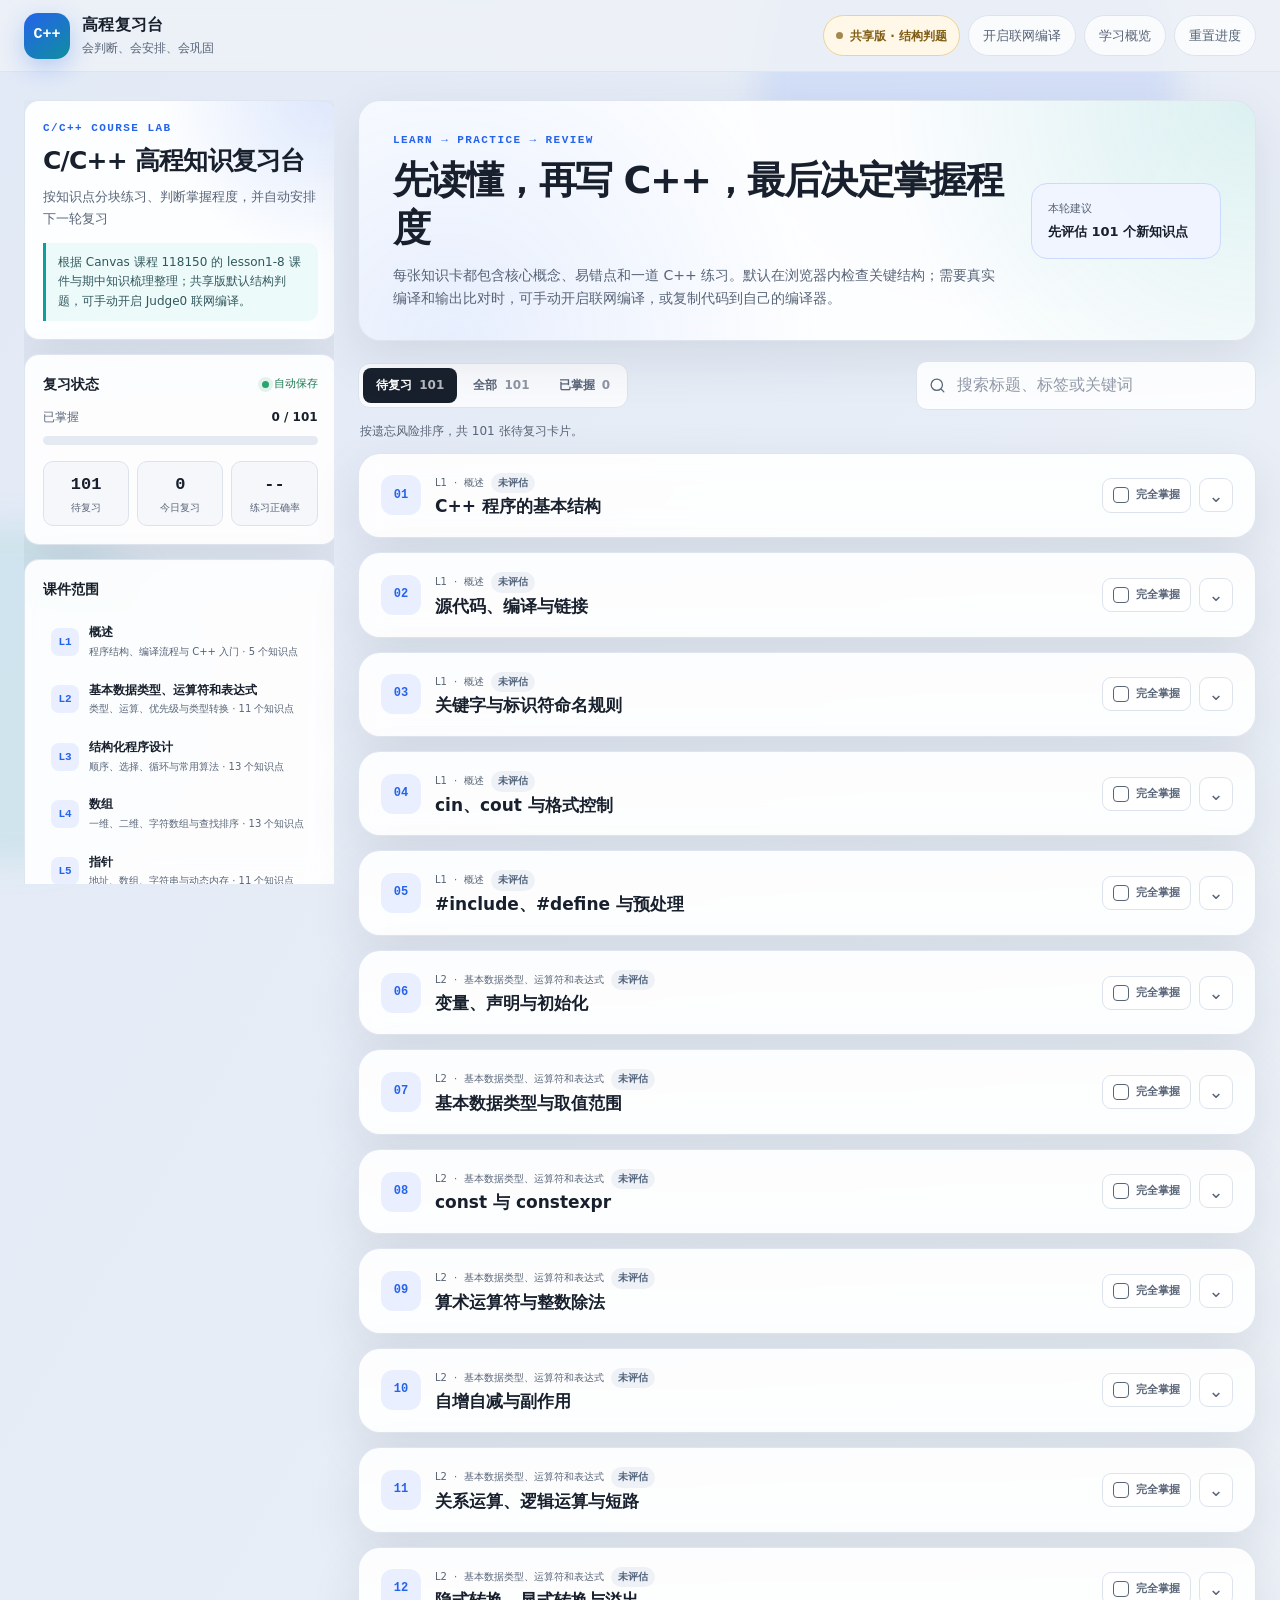
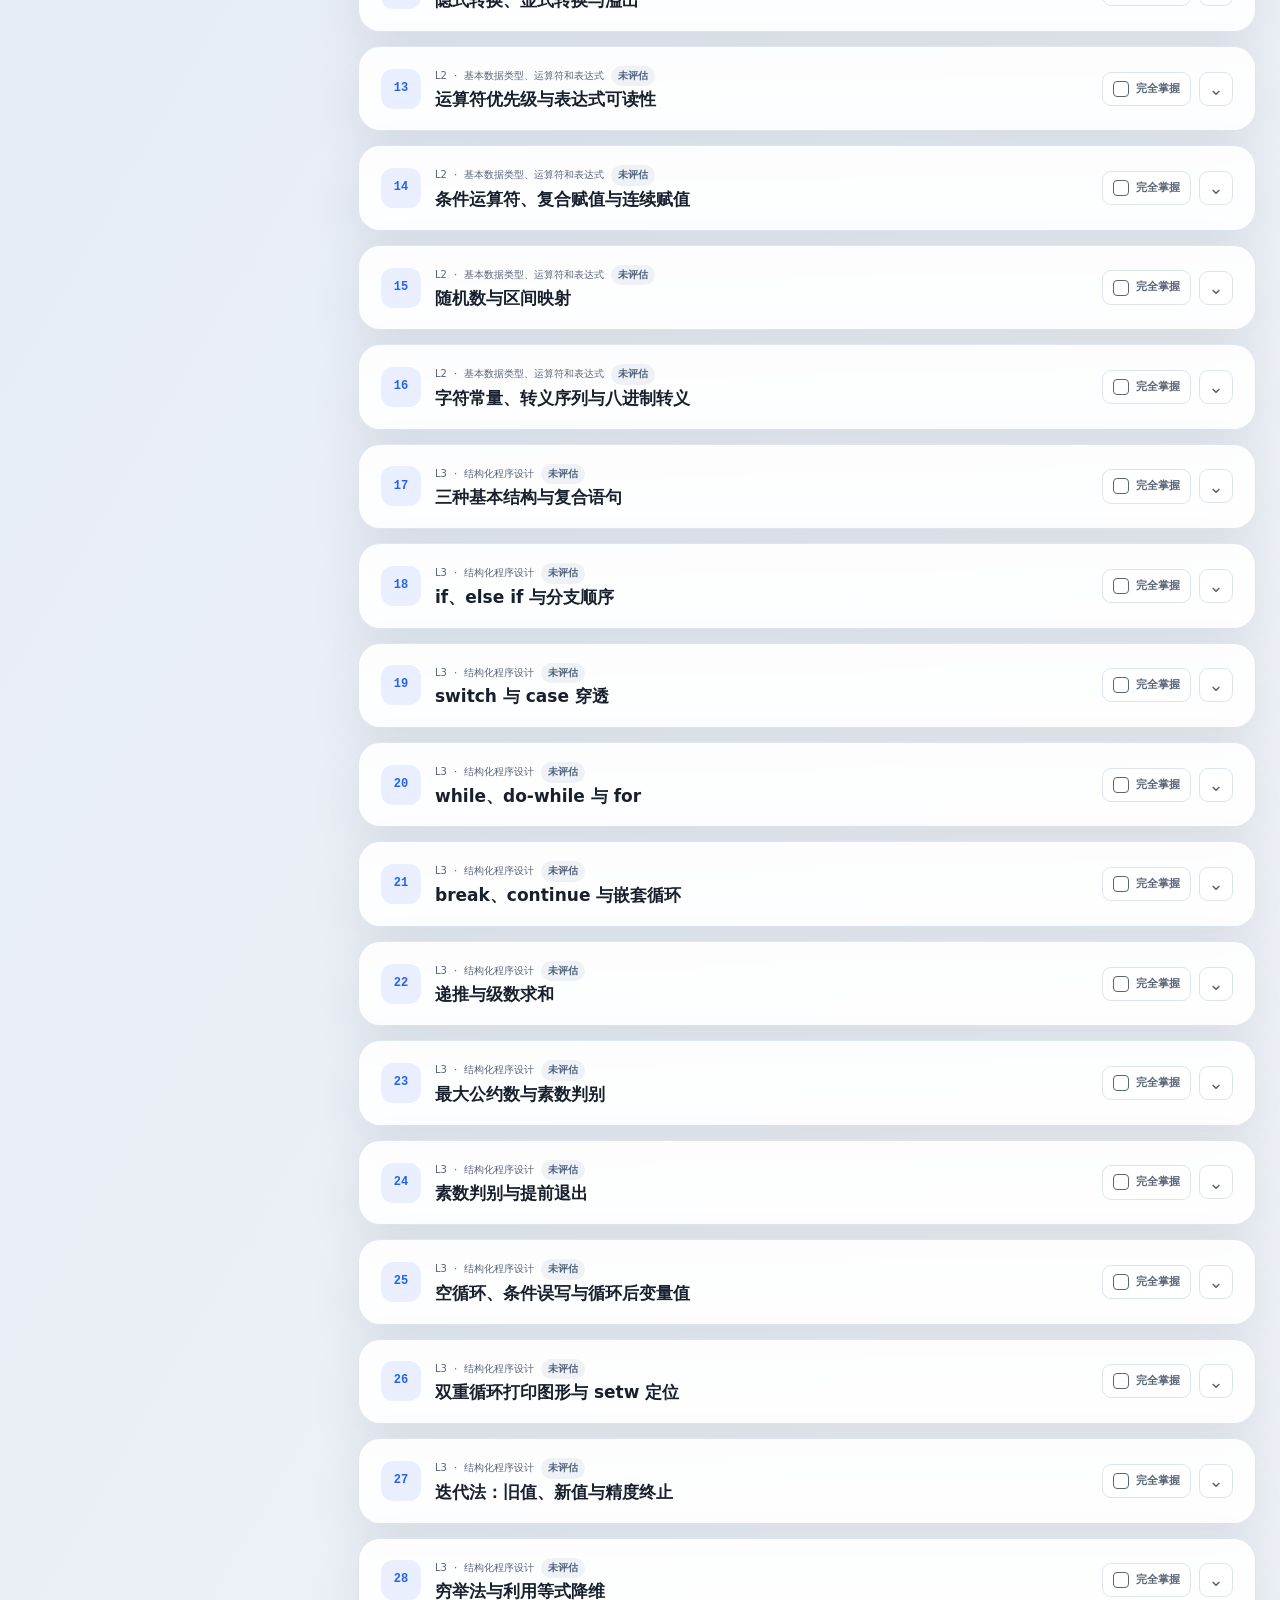
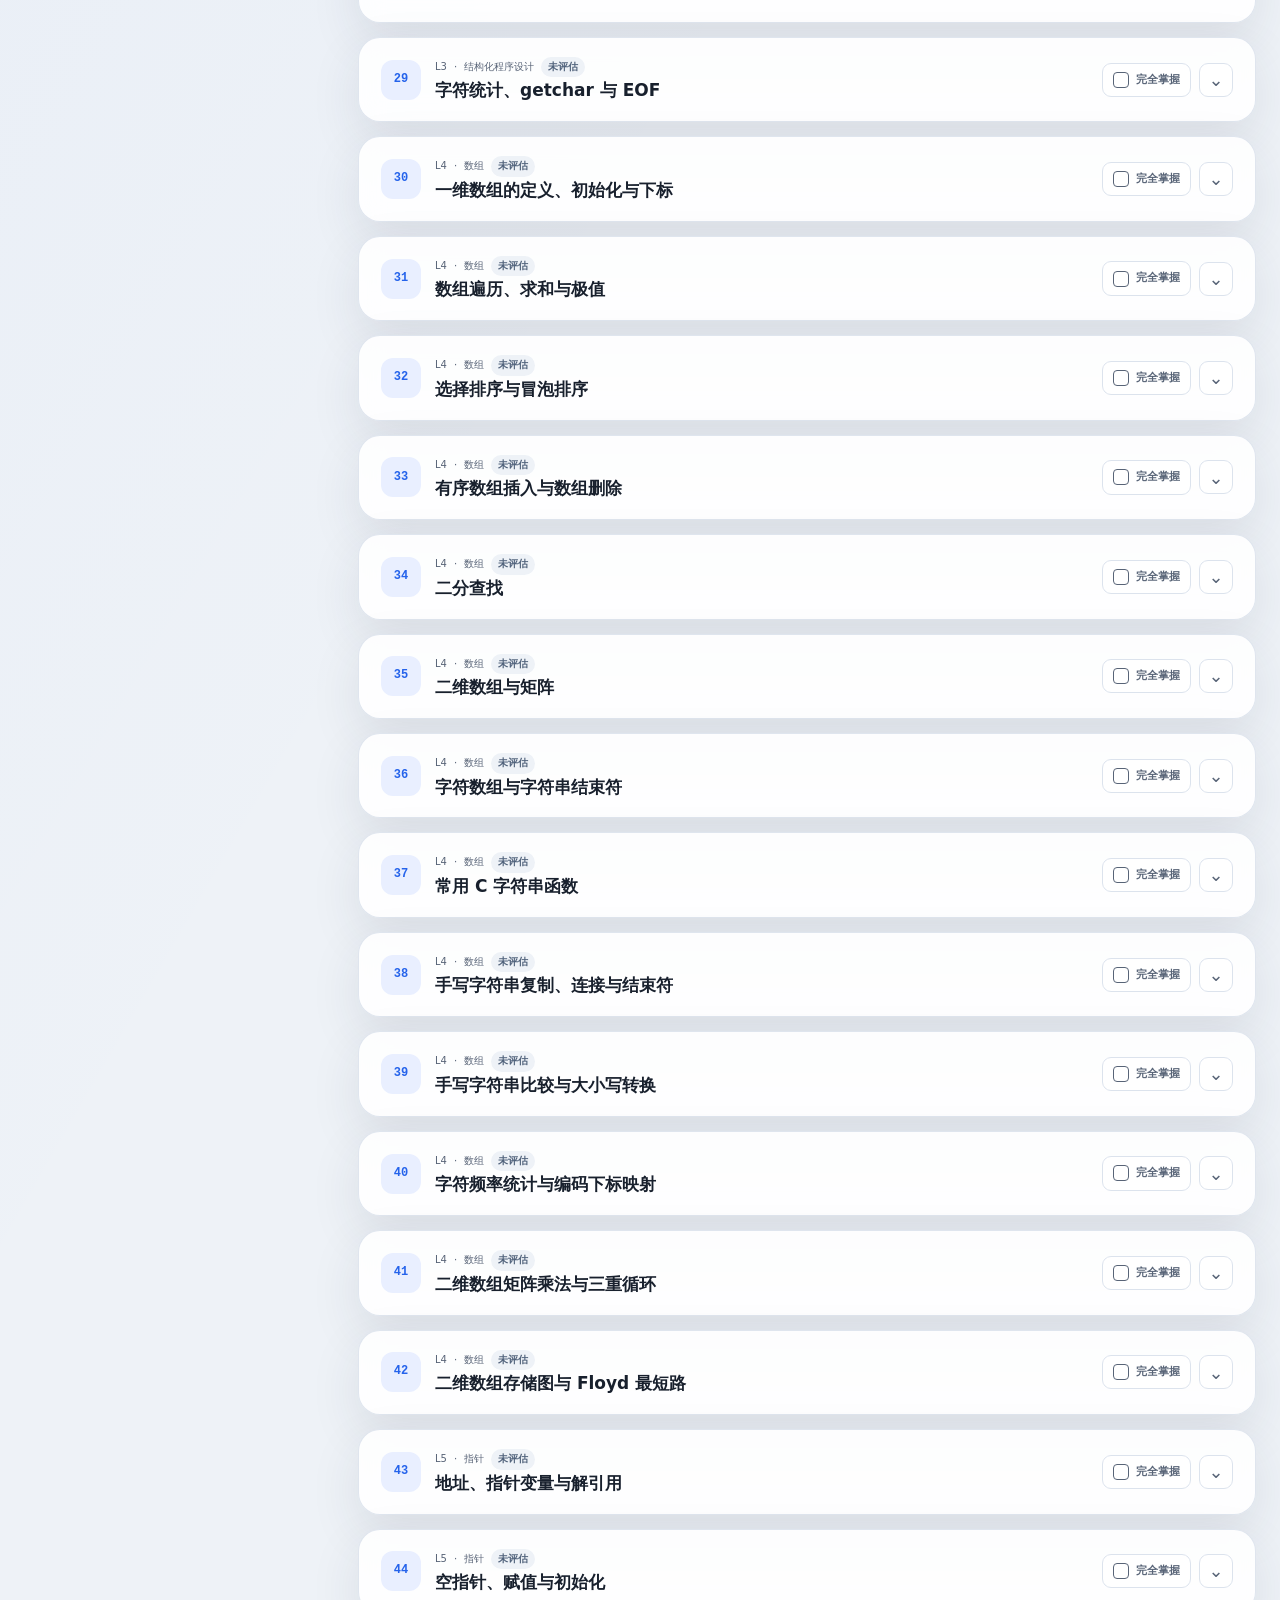
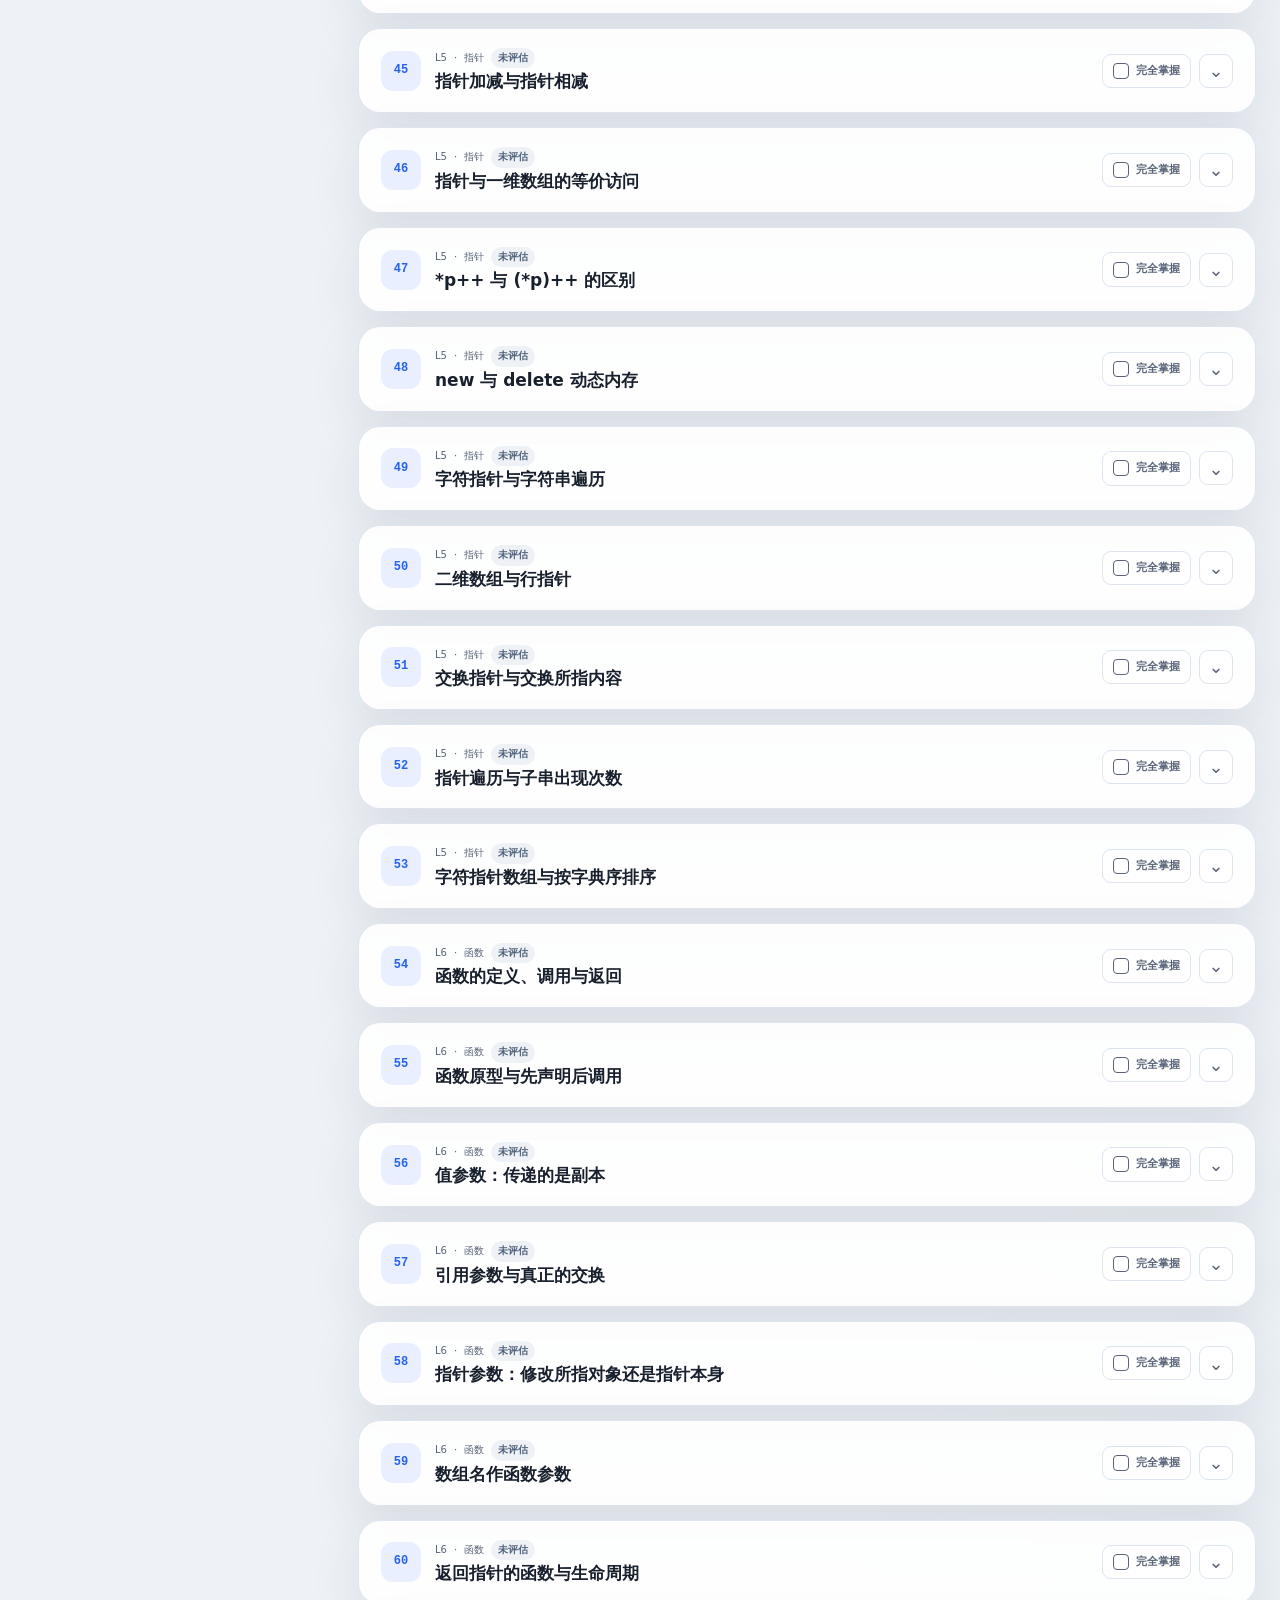
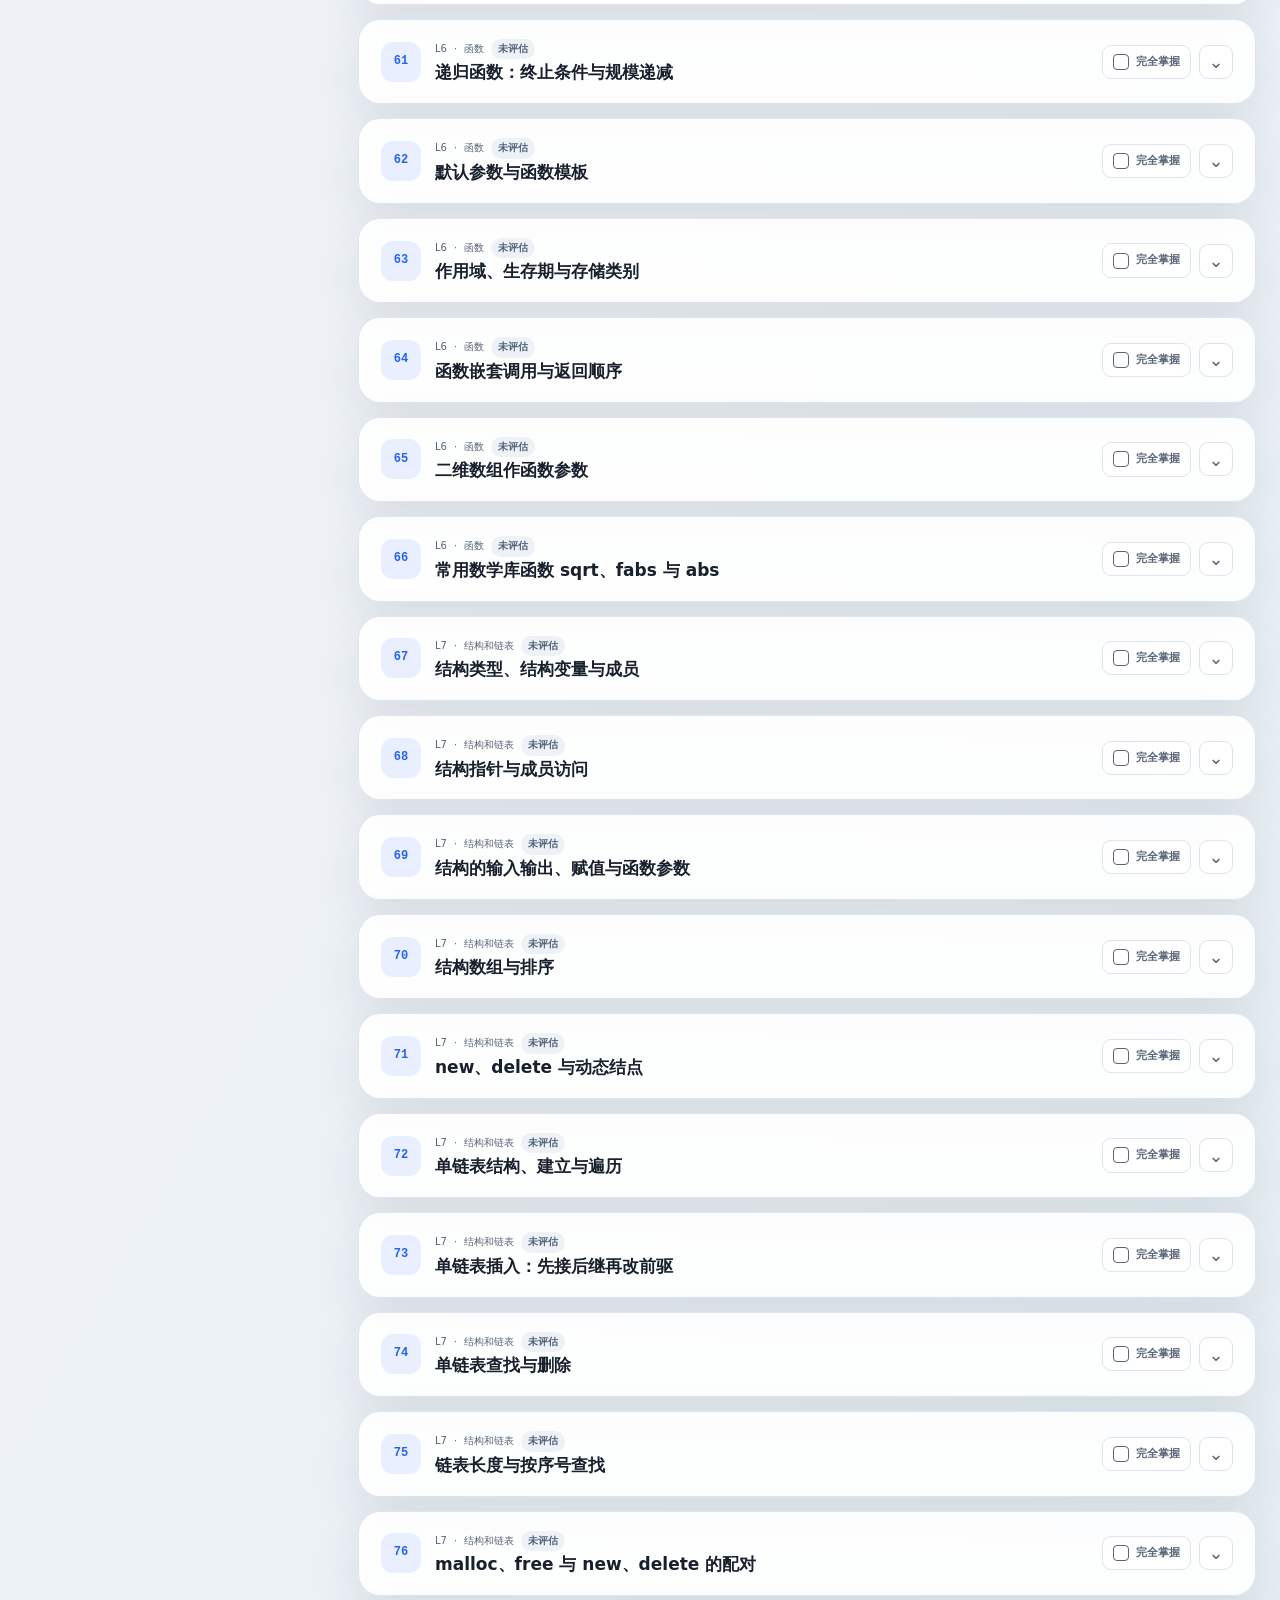
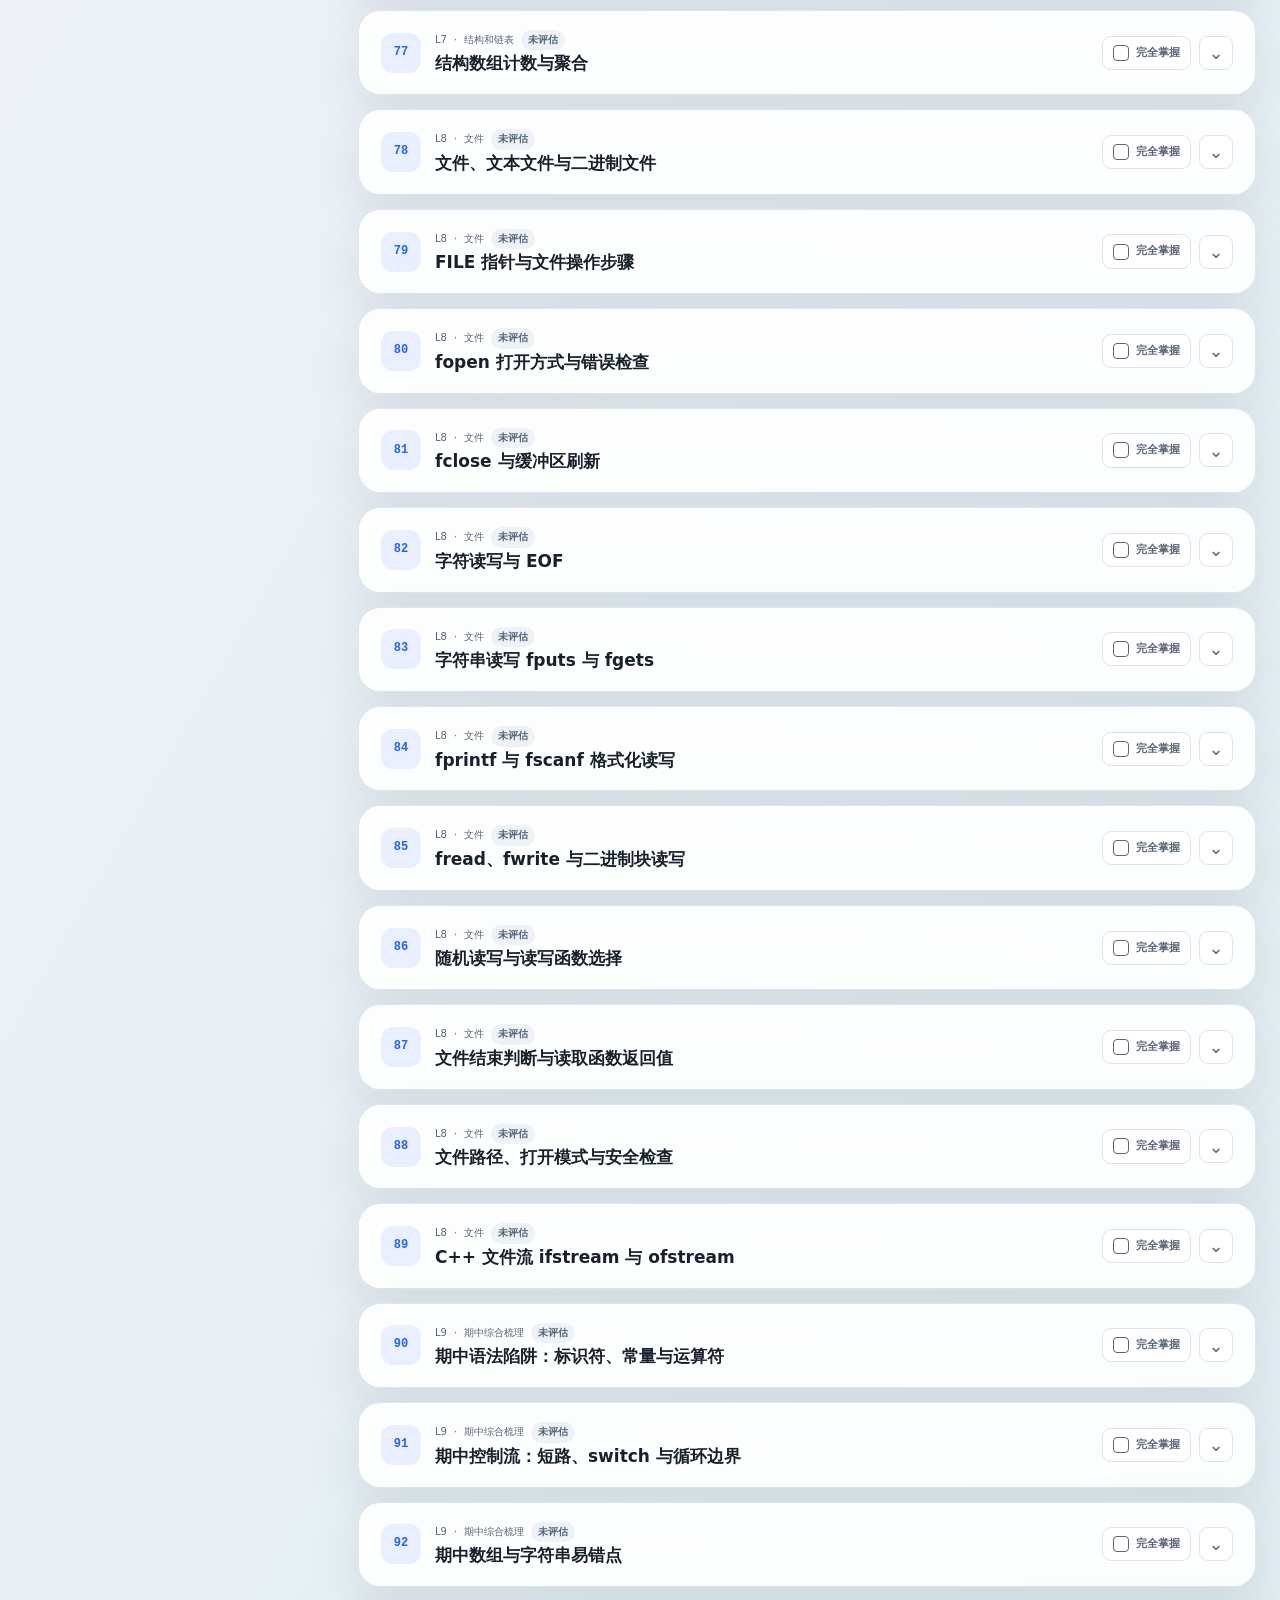
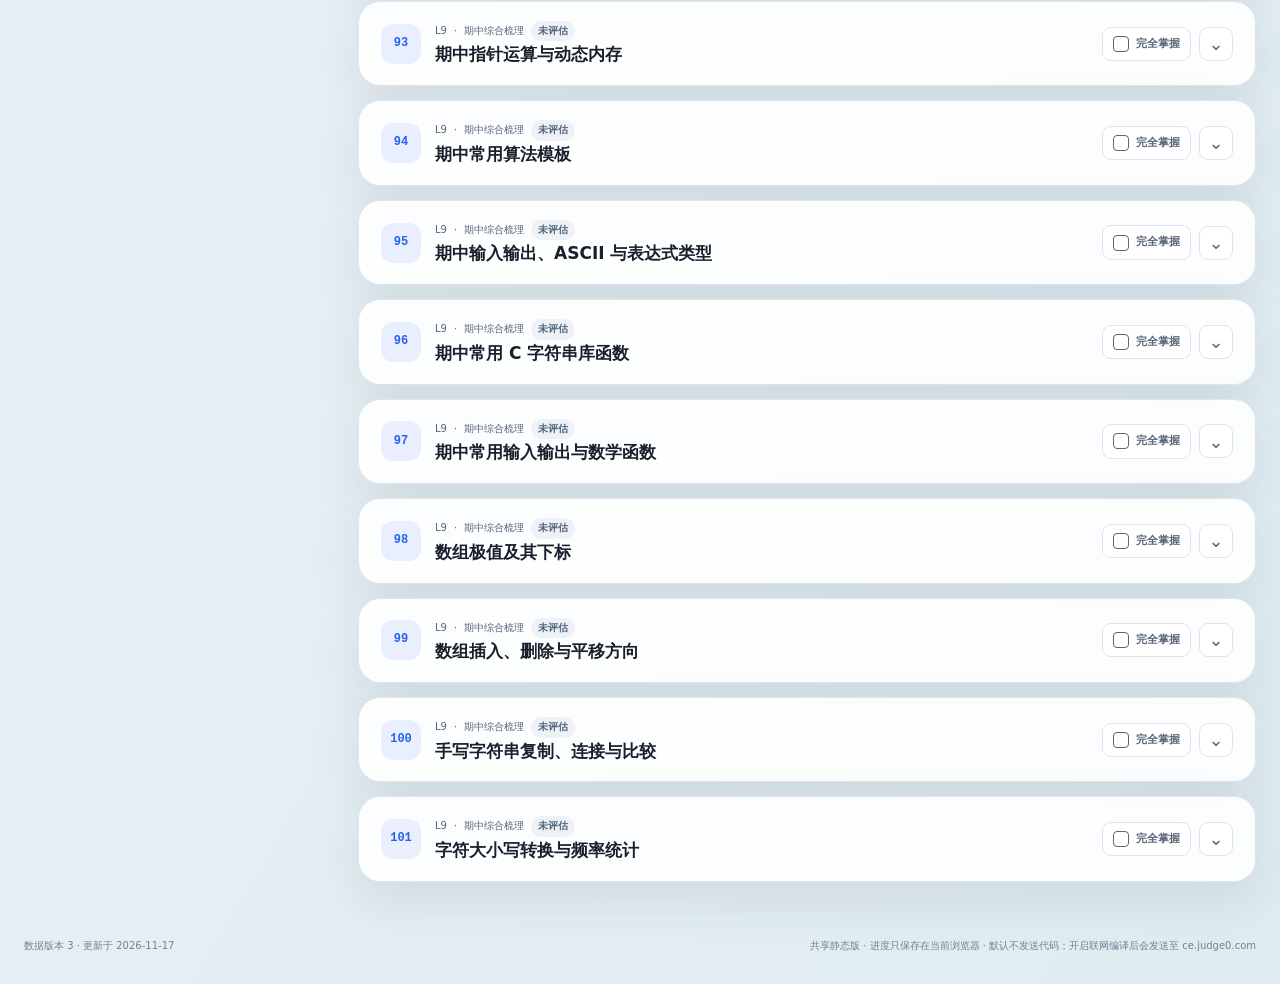
==== Cpp复习台-分享版.html @ 5c0b3705 "Publish C++ review site" ====
<!doctype html>
<html lang="zh-CN">
  <head>
    <meta charset="utf-8" />
    <meta name="viewport" content="width=device-width, initial-scale=1" />
    <meta
      name="description"
      content="可公开分享的 C/C++ 高程知识复习网站，覆盖到期中范围"
    />
    <title>C/C++ 高程知识复习台</title>
    <meta name="theme-color" content="#0f2f56" />
<style>
:root {
  --bg: #eef2f7;
  --surface: rgba(255, 255, 255, 0.9);
  --surface-solid: #ffffff;
  --surface-soft: #f5f7fb;
  --ink: #18202d;
  --ink-soft: #586477;
  --line: #dce3ed;
  --accent: #2563eb;
  --accent-strong: #1746b2;
  --accent-soft: #e9efff;
  --cyan: #0e9f9a;
  --warning: #b76800;
  --warning-soft: #fff5df;
  --danger: #bf3f47;
  --danger-soft: #fff0f1;
  --success: #18794e;
  --success-soft: #eaf8f0;
  --code-bg: #101722;
  --code-ink: #dce8ff;
  --shadow: 0 18px 50px rgba(35, 48, 73, 0.1);
  --radius-lg: 22px;
  --radius-md: 15px;
  --radius-sm: 10px;
  --font-sans: "Microsoft YaHei UI", "PingFang SC", "Noto Sans CJK SC",
    system-ui, sans-serif;
  --font-mono: "Cascadia Code", "JetBrains Mono", Consolas, monospace;
}

* {
  box-sizing: border-box;
}

html {
  scroll-behavior: smooth;
}

body {
  min-width: 320px;
  margin: 0;
  color: var(--ink);
  background:
    linear-gradient(120deg, rgba(37, 99, 235, 0.06), transparent 36%),
    linear-gradient(300deg, rgba(14, 159, 154, 0.07), transparent 40%),
    var(--bg);
  font-family: var(--font-sans);
  line-height: 1.65;
}

button,
input,
textarea {
  font: inherit;
}

button {
  cursor: pointer;
}

button:focus-visible,
input:focus-visible,
textarea:focus-visible,
summary:focus-visible {
  outline: 3px solid rgba(37, 99, 235, 0.32);
  outline-offset: 2px;
}

.ambient {
  position: fixed;
  z-index: -1;
  border-radius: 999px;
  filter: blur(16px);
  pointer-events: none;
}

.ambient-one {
  top: -120px;
  right: 8%;
  width: 420px;
  height: 420px;
  background: rgba(73, 123, 255, 0.12);
}

.ambient-two {
  bottom: 4%;
  left: -150px;
  width: 340px;
  height: 340px;
  background: rgba(29, 170, 158, 0.1);
}

.topbar {
  position: sticky;
  top: 0;
  z-index: 30;
  display: flex;
  align-items: center;
  justify-content: space-between;
  min-height: 72px;
  padding: 10px max(24px, calc((100vw - 1440px) / 2));
  border-bottom: 1px solid rgba(220, 227, 237, 0.8);
  background: rgba(238, 242, 247, 0.82);
  backdrop-filter: blur(18px);
}

.brand {
  display: flex;
  gap: 12px;
  align-items: center;
  color: inherit;
  text-decoration: none;
}

.brand-mark {
  display: grid;
  width: 46px;
  height: 46px;
  place-items: center;
  border-radius: 14px;
  color: #fff;
  background: linear-gradient(145deg, var(--accent), #0f8ea0);
  box-shadow: 0 8px 24px rgba(37, 99, 235, 0.28);
  font-family: var(--font-mono);
  font-size: 15px;
  font-weight: 800;
}

.brand strong,
.brand small {
  display: block;
}

.brand strong {
  font-size: 16px;
  letter-spacing: 0.02em;
}

.brand small {
  color: var(--ink-soft);
  font-size: 12px;
}

.top-actions {
  display: flex;
  gap: 8px;
}

.ghost-button,
.primary-button,
.secondary-button,
.status-button,
.segment,
.icon-button,
.check-button {
  border: 0;
  transition:
    transform 160ms ease,
    box-shadow 160ms ease,
    background 160ms ease,
    color 160ms ease,
    border-color 160ms ease;
}

.ghost-button {
  padding: 9px 14px;
  border: 1px solid var(--line);
  border-radius: 999px;
  color: var(--ink-soft);
  background: rgba(255, 255, 255, 0.72);
  font-size: 13px;
}

.ghost-button:hover {
  color: var(--accent);
  border-color: #b8c9f6;
  background: #fff;
}

.danger-ghost:hover {
  color: var(--danger);
  border-color: #efc2c5;
  background: var(--danger-soft);
}

.layout {
  display: grid;
  grid-template-columns: 310px minmax(0, 1fr);
  gap: 24px;
  width: min(1440px, calc(100% - 48px));
  margin: 28px auto 56px;
}

.sidebar {
  align-self: start;
  position: sticky;
  top: 96px;
  display: grid;
  gap: 14px;
  max-height: calc(100vh - 116px);
  overflow-y: auto;
  scrollbar-width: thin;
  padding-right: 3px;
}

.panel,
.hero-card,
.knowledge-card {
  border: 1px solid rgba(220, 227, 237, 0.9);
  background: var(--surface);
  box-shadow: var(--shadow);
  backdrop-filter: blur(12px);
}

.panel {
  padding: 18px;
  border-radius: var(--radius-md);
}

.intro-panel {
  background:
    radial-gradient(circle at 95% 0%, rgba(37, 99, 235, 0.14), transparent 42%),
    rgba(255, 255, 255, 0.92);
}

.eyebrow {
  margin: 0 0 8px;
  color: var(--accent);
  font-family: var(--font-mono);
  font-size: 11px;
  font-weight: 800;
  letter-spacing: 0.13em;
}

.intro-panel h1 {
  margin: 0;
  font-size: 25px;
  line-height: 1.25;
  letter-spacing: -0.03em;
}

.intro-panel > p:not(.eyebrow) {
  margin: 10px 0 14px;
  color: var(--ink-soft);
  font-size: 13px;
}

.source-note {
  padding: 10px 12px;
  border-left: 3px solid var(--cyan);
  border-radius: 0 var(--radius-sm) var(--radius-sm) 0;
  color: #31585d;
  background: #edfafa;
  font-size: 12px;
  line-height: 1.6;
}

.panel-heading {
  display: flex;
  align-items: center;
  justify-content: space-between;
  gap: 10px;
  margin-bottom: 12px;
}

.panel-heading h2 {
  margin: 0;
  font-size: 14px;
}

.live-dot {
  display: inline-flex;
  gap: 5px;
  align-items: center;
  color: var(--success);
  font-size: 11px;
}

.live-dot::before {
  width: 7px;
  height: 7px;
  border-radius: 50%;
  background: #2ba46c;
  box-shadow: 0 0 0 4px rgba(43, 164, 108, 0.12);
  content: "";
}

.progress-copy {
  display: flex;
  align-items: center;
  justify-content: space-between;
  margin-bottom: 8px;
  color: var(--ink-soft);
  font-size: 12px;
}

.progress-copy strong {
  color: var(--ink);
}

.progress-track {
  height: 9px;
  overflow: hidden;
  border-radius: 999px;
  background: #e5eaf2;
}

.progress-track span {
  display: block;
  width: 0;
  height: 100%;
  border-radius: inherit;
  background: linear-gradient(90deg, var(--accent), var(--cyan));
  transition: width 320ms ease;
}

.stat-grid {
  display: grid;
  grid-template-columns: repeat(3, 1fr);
  gap: 8px;
  margin-top: 16px;
}

.stat {
  padding: 9px 5px;
  border: 1px solid var(--line);
  border-radius: var(--radius-sm);
  text-align: center;
  background: var(--surface-soft);
}

.stat span,
.stat small {
  display: block;
}

.stat span {
  font-family: var(--font-mono);
  font-size: 17px;
  font-weight: 800;
}

.stat small {
  margin-top: 1px;
  color: var(--ink-soft);
  font-size: 10px;
}

.lesson-nav {
  padding-bottom: 10px;
}

.lesson-link {
  display: flex;
  gap: 10px;
  align-items: center;
  width: 100%;
  padding: 10px 8px;
  border: 0;
  border-radius: var(--radius-sm);
  color: var(--ink);
  background: transparent;
  text-align: left;
}

.lesson-link:hover {
  background: var(--surface-soft);
}

.lesson-number {
  display: grid;
  flex: 0 0 28px;
  height: 28px;
  place-items: center;
  border-radius: 8px;
  color: var(--accent);
  background: var(--accent-soft);
  font-family: var(--font-mono);
  font-size: 11px;
  font-weight: 800;
}

.lesson-copy strong,
.lesson-copy small {
  display: block;
}

.lesson-copy strong {
  font-size: 12px;
}

.lesson-copy small {
  margin-top: 1px;
  overflow: hidden;
  color: var(--ink-soft);
  font-size: 10px;
  text-overflow: ellipsis;
  white-space: nowrap;
}

.muted {
  margin: 0 0 14px;
  color: var(--ink-soft);
  font-size: 12px;
}

.primary-button,
.secondary-button {
  display: inline-flex;
  align-items: center;
  justify-content: center;
  gap: 8px;
  padding: 10px 16px;
  border-radius: 10px;
  font-weight: 700;
}

.primary-button {
  color: #fff;
  background: linear-gradient(135deg, var(--accent), #1d73d8);
  box-shadow: 0 8px 20px rgba(37, 99, 235, 0.22);
}

.primary-button:hover {
  transform: translateY(-1px);
  box-shadow: 0 10px 24px rgba(37, 99, 235, 0.3);
}

.secondary-button {
  border: 1px solid var(--line);
  color: var(--ink);
  background: #fff;
}

.secondary-button:hover {
  border-color: #b8c9f6;
  color: var(--accent);
}

.full-width {
  width: 100%;
}

.content {
  min-width: 0;
}

.hero-card {
  display: flex;
  align-items: center;
  justify-content: space-between;
  gap: 24px;
  min-height: 190px;
  padding: 30px 34px;
  border-radius: var(--radius-lg);
  background:
    radial-gradient(circle at 100% 0%, rgba(14, 159, 154, 0.14), transparent 40%),
    radial-gradient(circle at 10% 100%, rgba(37, 99, 235, 0.1), transparent 44%),
    rgba(255, 255, 255, 0.92);
}

.hero-card h2 {
  max-width: 720px;
  margin: 0;
  font-size: clamp(24px, 3vw, 38px);
  line-height: 1.25;
  letter-spacing: -0.04em;
}

.hero-card p:not(.eyebrow) {
  max-width: 760px;
  margin: 12px 0 0;
  color: var(--ink-soft);
  font-size: 14px;
}

.hero-badge {
  flex: 0 0 190px;
  padding: 16px;
  border: 1px solid #cbdafd;
  border-radius: 16px;
  background: rgba(240, 245, 255, 0.92);
}

.hero-badge span,
.hero-badge strong {
  display: block;
}

.hero-badge span {
  color: var(--ink-soft);
  font-size: 11px;
}

.hero-badge strong {
  margin-top: 5px;
  font-size: 13px;
  line-height: 1.45;
}

.toolbar {
  display: flex;
  align-items: center;
  justify-content: space-between;
  gap: 16px;
  margin: 20px 0 12px;
}

.segmented {
  display: inline-flex;
  gap: 3px;
  padding: 4px;
  border: 1px solid var(--line);
  border-radius: 12px;
  background: rgba(255, 255, 255, 0.75);
}

.segment {
  padding: 8px 13px;
  border-radius: 8px;
  color: var(--ink-soft);
  background: transparent;
  font-size: 12px;
  font-weight: 700;
}

.segment span {
  margin-left: 3px;
  opacity: 0.68;
}

.segment:hover {
  color: var(--ink);
  background: #f3f6fa;
}

.segment.active {
  color: #fff;
  background: var(--ink);
}

.search-box {
  position: relative;
  display: flex;
  align-items: center;
  width: min(340px, 100%);
}

.search-box svg {
  position: absolute;
  left: 13px;
  width: 17px;
  fill: none;
  stroke: var(--ink-soft);
  stroke-linecap: round;
  stroke-width: 1.8;
}

.search-box input {
  width: 100%;
  padding: 10px 13px 10px 40px;
  border: 1px solid var(--line);
  border-radius: 11px;
  color: var(--ink);
  background: rgba(255, 255, 255, 0.85);
}

.search-box input::placeholder {
  color: #9099a8;
}

.result-summary {
  min-height: 22px;
  margin: 0 2px 9px;
  color: var(--ink-soft);
  font-size: 12px;
}

.card-list {
  display: grid;
  gap: 14px;
}

.knowledge-card {
  overflow: hidden;
  border-radius: var(--radius-lg);
  transition:
    border-color 180ms ease,
    box-shadow 180ms ease,
    opacity 180ms ease;
}

.knowledge-card:hover {
  border-color: #c7d3e4;
}

.knowledge-card.mastered {
  opacity: 0.78;
  box-shadow: 0 8px 26px rgba(35, 48, 73, 0.07);
}

.knowledge-card.mastered:hover {
  opacity: 1;
}

.knowledge-card.focused {
  border-color: #8caff8;
  box-shadow: 0 0 0 4px rgba(37, 99, 235, 0.08), var(--shadow);
}

.card-head {
  display: flex;
  align-items: center;
  gap: 14px;
  padding: 19px 22px;
}

.card-index {
  display: grid;
  flex: 0 0 40px;
  height: 40px;
  place-items: center;
  border-radius: 12px;
  color: var(--accent);
  background: var(--accent-soft);
  font-family: var(--font-mono);
  font-size: 12px;
  font-weight: 800;
}

.mastered .card-index {
  color: var(--success);
  background: var(--success-soft);
}

.card-heading {
  min-width: 0;
  flex: 1;
}

.card-meta {
  display: flex;
  gap: 7px;
  align-items: center;
  margin-bottom: 2px;
  color: var(--ink-soft);
  font-size: 10px;
}

.status-pill {
  padding: 2px 7px;
  border-radius: 999px;
  font-weight: 700;
}

.status-pill.new {
  color: #50627b;
  background: #eef2f7;
}

.status-pill.fuzzy {
  color: var(--warning);
  background: var(--warning-soft);
}

.status-pill.unknown {
  color: var(--danger);
  background: var(--danger-soft);
}

.status-pill.mastered {
  color: var(--success);
  background: var(--success-soft);
}

.card-heading h2 {
  margin: 0;
  overflow: hidden;
  font-size: 17px;
  line-height: 1.35;
  text-overflow: ellipsis;
  white-space: nowrap;
}

.card-head-actions {
  display: flex;
  gap: 8px;
  align-items: center;
}

.check-button {
  display: inline-flex;
  gap: 7px;
  align-items: center;
  padding: 7px 10px;
  border: 1px solid var(--line);
  border-radius: 9px;
  color: var(--ink-soft);
  background: #fff;
  font-size: 11px;
  font-weight: 700;
}

.check-button:hover,
.check-button.checked {
  color: var(--success);
  border-color: #b9e0ca;
  background: var(--success-soft);
}

.check-button .check-box {
  display: grid;
  width: 16px;
  height: 16px;
  place-items: center;
  border: 1.5px solid currentColor;
  border-radius: 4px;
  font-size: 11px;
}

.icon-button {
  display: grid;
  width: 34px;
  height: 34px;
  place-items: center;
  border: 1px solid var(--line);
  border-radius: 9px;
  color: var(--ink-soft);
  background: #fff;
  font-size: 18px;
}

.icon-button:hover {
  color: var(--accent);
  border-color: #b8c9f6;
}

.expand-icon {
  transition: transform 180ms ease;
}

.knowledge-card.open .expand-icon {
  transform: rotate(180deg);
}

.card-body {
  display: none;
  padding: 0 22px 22px;
}

.knowledge-card.open .card-body {
  display: block;
  animation: reveal 180ms ease;
}

@keyframes reveal {
  from {
    opacity: 0;
    transform: translateY(-4px);
  }
  to {
    opacity: 1;
    transform: translateY(0);
  }
}

.overview {
  margin: 0 0 18px;
  padding: 15px 16px;
  border-left: 3px solid var(--accent);
  border-radius: 0 var(--radius-sm) var(--radius-sm) 0;
  color: #344156;
  background: #f2f6ff;
  font-size: 13px;
}

.knowledge-grid {
  display: grid;
  grid-template-columns: 1fr 1fr;
  gap: 12px;
}

.info-block {
  padding: 14px 15px;
  border: 1px solid var(--line);
  border-radius: var(--radius-md);
  background: var(--surface-soft);
}

.info-block h3 {
  display: flex;
  gap: 7px;
  align-items: center;
  margin: 0 0 9px;
  font-size: 12px;
}

.info-block h3 span {
  display: grid;
  width: 21px;
  height: 21px;
  place-items: center;
  border-radius: 7px;
  color: var(--accent);
  background: var(--accent-soft);
  font-family: var(--font-mono);
  font-size: 10px;
}

.info-block.pitfalls h3 span {
  color: var(--warning);
  background: var(--warning-soft);
}

.info-block ul {
  margin: 0;
  padding-left: 18px;
}

.info-block li {
  margin: 5px 0;
  color: #475469;
  font-size: 12px;
}

.example-block,
.exercise-block {
  margin-top: 12px;
  border: 1px solid var(--line);
  border-radius: var(--radius-md);
  overflow: hidden;
}

.block-title {
  display: flex;
  align-items: center;
  justify-content: space-between;
  gap: 10px;
  padding: 11px 14px;
  border-bottom: 1px solid var(--line);
  background: #f8fafc;
}

.block-title h3 {
  margin: 0;
  font-size: 12px;
}

.block-title span {
  color: var(--ink-soft);
  font-size: 10px;
}

.code-wrap {
  position: relative;
  background: var(--code-bg);
}

.code-wrap pre {
  margin: 0;
  overflow-x: auto;
  padding: 17px 18px;
  color: var(--code-ink);
  font-family: var(--font-mono);
  font-size: 12px;
  line-height: 1.65;
  tab-size: 2;
}

.output-line {
  display: flex;
  gap: 8px;
  padding: 9px 15px;
  border-top: 1px solid #2a3443;
  color: #a9b8cc;
  background: #151e2a;
  font-family: var(--font-mono);
  font-size: 11px;
}

.output-line strong {
  color: #76d6cb;
}

.example-explanation {
  margin: 0;
  padding: 12px 15px;
  color: var(--ink-soft);
  background: #fff;
  font-size: 12px;
}

.exercise-block {
  border-color: #d7e0f0;
}

.exercise-content {
  padding: 15px;
  background: #fff;
}

.exercise-prompt {
  margin: 0 0 12px;
  font-size: 13px;
  font-weight: 700;
}

.code-editor-label {
  display: flex;
  align-items: center;
  justify-content: space-between;
  margin-bottom: 6px;
  color: var(--ink-soft);
  font-size: 10px;
}

.code-editor,
.stdin-editor {
  width: 100%;
  resize: vertical;
  padding: 14px;
  border: 1px solid #293648;
  border-radius: 11px;
  color: var(--code-ink);
  background: var(--code-bg);
  caret-color: #82b4ff;
  font-family: var(--font-mono);
  font-size: 12px;
  line-height: 1.65;
  tab-size: 2;
}

.code-editor {
  min-height: 190px;
}

.stdin-editor {
  min-height: 72px;
  margin-bottom: 12px;
  border-color: #c9d5e5;
  color: var(--ink);
  background: #f7f9fc;
  caret-color: var(--accent);
  font-size: 12px;
}

.stdin-label {
  margin-top: 2px;
}

.exercise-actions {
  display: flex;
  flex-wrap: wrap;
  gap: 8px;
  margin-top: 10px;
}

.exercise-hint {
  margin: 10px 0 0;
  color: var(--ink-soft);
  font-size: 11px;
}

.feedback {
  margin-top: 12px;
  padding: 13px 14px;
  border: 1px solid var(--line);
  border-radius: var(--radius-sm);
  background: var(--surface-soft);
  font-size: 12px;
}

.feedback.success {
  border-color: #b9e0ca;
  color: #155c3d;
  background: var(--success-soft);
}

.feedback.partial {
  border-color: #efd5a7;
  color: #704407;
  background: var(--warning-soft);
}

.feedback.error {
  border-color: #efc2c5;
  color: #792d33;
  background: var(--danger-soft);
}

.feedback h4 {
  margin: 0 0 7px;
  font-size: 12px;
}

.feedback ul {
  margin: 7px 0 0;
  padding-left: 18px;
}

.feedback li {
  margin: 3px 0;
}

.feedback details {
  margin-top: 9px;
}

.feedback summary {
  color: inherit;
  font-weight: 700;
  cursor: pointer;
}

.feedback pre {
  overflow-x: auto;
  margin: 9px 0 0;
  padding: 12px;
  border-radius: 9px;
  color: var(--code-ink);
  background: var(--code-bg);
  font-family: var(--font-mono);
  font-size: 11px;
  line-height: 1.6;
}

.mastery-row {
  display: flex;
  flex-wrap: wrap;
  align-items: center;
  gap: 8px;
  margin-top: 14px;
  padding-top: 13px;
  border-top: 1px dashed var(--line);
}

.mastery-row > span {
  margin-right: 3px;
  color: var(--ink-soft);
  font-size: 11px;
}

.status-button {
  padding: 7px 11px;
  border: 1px solid var(--line);
  border-radius: 999px;
  color: var(--ink-soft);
  background: #fff;
  font-size: 11px;
  font-weight: 700;
}

.status-button:hover {
  transform: translateY(-1px);
}

.status-button[data-level="0"].active {
  color: var(--success);
  border-color: #a9d8bf;
  background: var(--success-soft);
}

.status-button[data-level="1"].active {
  color: var(--warning);
  border-color: #efd5a7;
  background: var(--warning-soft);
}

.status-button[data-level="2"].active {
  color: var(--danger);
  border-color: #efc2c5;
  background: var(--danger-soft);
}

.mastery-hint {
  margin: 9px 0 0;
  color: var(--ink-soft);
  font-size: 10px;
}

.empty-state {
  padding: 58px 24px;
  border: 1px dashed #cbd5e3;
  border-radius: var(--radius-lg);
  background: rgba(255, 255, 255, 0.55);
  text-align: center;
}

.empty-icon {
  display: grid;
  width: 54px;
  height: 54px;
  margin: 0 auto 14px;
  place-items: center;
  border-radius: 50%;
  color: var(--success);
  background: var(--success-soft);
  font-size: 25px;
}

.empty-state h2 {
  margin: 0;
  font-size: 19px;
}

.empty-state p {
  max-width: 520px;
  margin: 8px auto 18px;
  color: var(--ink-soft);
  font-size: 13px;
}

.dashboard-dialog {
  width: min(720px, calc(100% - 30px));
  max-height: min(760px, calc(100vh - 40px));
  padding: 0;
  border: 0;
  border-radius: var(--radius-lg);
  color: var(--ink);
  background: var(--surface-solid);
  box-shadow: 0 30px 90px rgba(16, 30, 52, 0.28);
}

.dashboard-dialog::backdrop {
  background: rgba(16, 24, 38, 0.45);
  backdrop-filter: blur(4px);
}

.dashboard-dialog form {
  padding: 24px;
}

.dialog-heading {
  display: flex;
  align-items: flex-start;
  justify-content: space-between;
  gap: 15px;
}

.dialog-heading h2 {
  margin: 0;
}

.dashboard-content {
  margin-top: 18px;
}

.dashboard-grid {
  display: grid;
  grid-template-columns: repeat(3, 1fr);
  gap: 10px;
}

.dashboard-stat {
  padding: 14px;
  border: 1px solid var(--line);
  border-radius: var(--radius-md);
  background: var(--surface-soft);
}

.dashboard-stat span,
.dashboard-stat strong {
  display: block;
}

.dashboard-stat span {
  color: var(--ink-soft);
  font-size: 10px;
}

.dashboard-stat strong {
  margin-top: 4px;
  font-size: 20px;
}

.distribution {
  display: grid;
  gap: 10px;
  margin-top: 16px;
}

.distribution-row {
  display: grid;
  grid-template-columns: 78px 1fr 34px;
  gap: 10px;
  align-items: center;
  font-size: 11px;
}

.mini-track {
  height: 8px;
  overflow: hidden;
  border-radius: 999px;
  background: #e9edf4;
}

.mini-track span {
  display: block;
  height: 100%;
  border-radius: inherit;
}

.mini-track .mastered-fill {
  background: var(--success);
}

.mini-track .fuzzy-fill {
  background: #e9a53b;
}

.mini-track .unknown-fill {
  background: var(--danger);
}

.dashboard-note {
  margin-top: 16px;
  padding: 12px 14px;
  border-radius: var(--radius-sm);
  color: var(--ink-soft);
  background: var(--accent-soft);
  font-size: 12px;
}

.toast-region {
  position: fixed;
  right: 22px;
  bottom: 22px;
  z-index: 80;
  display: grid;
  gap: 8px;
  width: min(340px, calc(100% - 44px));
  pointer-events: none;
}

.toast {
  padding: 11px 14px;
  border: 1px solid #cbd8ec;
  border-radius: 11px;
  color: #fff;
  background: #1d2a3d;
  box-shadow: 0 12px 30px rgba(16, 24, 38, 0.25);
  font-size: 12px;
  animation: toast-in 180ms ease;
}

@keyframes toast-in {
  from {
    opacity: 0;
    transform: translateY(6px);
  }
}

footer {
  display: flex;
  justify-content: space-between;
  gap: 20px;
  width: min(1440px, calc(100% - 48px));
  margin: 0 auto;
  padding: 0 0 30px;
  color: #748095;
  font-size: 10px;
}

.sr-only {
  position: absolute;
  width: 1px;
  height: 1px;
  padding: 0;
  margin: -1px;
  overflow: hidden;
  clip: rect(0, 0, 0, 0);
  white-space: nowrap;
  border: 0;
}

[hidden] {
  display: none !important;
}

@media (max-width: 1060px) {
  .layout {
    grid-template-columns: 260px minmax(0, 1fr);
  }

  .hero-card {
    align-items: flex-start;
    flex-direction: column;
  }

  .hero-badge {
    flex-basis: auto;
    width: 100%;
  }

  .knowledge-grid {
    grid-template-columns: 1fr;
  }
}

@media (max-width: 800px) {
  .topbar {
    flex-wrap: wrap;
    gap: 8px;
    padding-inline: 16px;
  }

  .brand small,
  .danger-ghost {
    display: none;
  }

  .layout {
    display: block;
    width: min(calc(100% - 28px), 720px);
    margin-top: 16px;
  }

  .sidebar {
    position: static;
    max-height: none;
    overflow: visible;
    margin-bottom: 14px;
  }

  .intro-panel,
  .queue-panel {
    display: none;
  }

  .sidebar .panel:nth-of-type(2) {
    margin-bottom: 12px;
  }

  .lesson-nav {
    display: none;
  }

  .hero-card {
    min-height: auto;
    padding: 23px 20px;
  }

  .hero-card h2 {
    font-size: 25px;
  }

  .toolbar {
    align-items: stretch;
    flex-direction: column;
  }

  .segmented {
    display: grid;
    grid-template-columns: repeat(3, 1fr);
  }

  .segment {
    padding-inline: 8px;
  }

  .search-box {
    width: 100%;
  }

  .card-head {
    align-items: flex-start;
    padding: 16px;
  }

  .card-head-actions {
    flex-direction: column;
  }

  .check-button .check-label {
    display: none;
  }

  .card-body {
    padding: 0 16px 17px;
  }

  .card-meta {
    flex-wrap: wrap;
  }

  .dashboard-grid {
    grid-template-columns: 1fr;
  }

  footer {
    width: calc(100% - 32px);
    flex-direction: column;
    gap: 4px;
  }
}

@media (max-width: 460px) {
  .brand-mark {
    width: 40px;
    height: 40px;
  }

  .top-actions .ghost-button {
    padding: 8px 10px;
    font-size: 11px;
  }

  .top-actions {
    gap: 5px;
    margin-left: auto;
  }

  .judge-mode-badge {
    max-width: 132px;
    overflow: hidden;
    text-overflow: ellipsis;
  }

  .card-index {
    display: none;
  }

  .knowledge-card {
    border-radius: 16px;
  }

  .mastery-row {
    display: grid;
    grid-template-columns: 1fr 1fr;
  }

  .mastery-row > span {
    grid-column: 1 / -1;
  }

  .status-button:first-of-type {
    grid-column: 1 / -1;
  }
}

@media (prefers-reduced-motion: reduce) {
  *,
  *::before,
  *::after {
    scroll-behavior: auto !important;
    animation-duration: 0.01ms !important;
    animation-iteration-count: 1 !important;
    transition-duration: 0.01ms !important;
  }
}

.judge-mode-badge {
  align-items: center;
  border: 1px solid rgba(31, 57, 51, 0.16);
  border-radius: 999px;
  color: #4c5d58;
  display: inline-flex;
  font-size: 12px;
  font-weight: 700;
  line-height: 1;
  min-height: 34px;
  padding: 0 12px;
  white-space: nowrap;
}

.judge-mode-badge::before {
  background: currentColor;
  border-radius: 50%;
  content: "";
  height: 7px;
  margin-right: 7px;
  opacity: 0.72;
  width: 7px;
}

.judge-mode-badge[data-mode="online"] {
  background: #e8f7ef;
  border-color: #a9d9bd;
  color: #17653b;
}

.judge-mode-badge[data-mode="offline"] {
  background: #fff7e7;
  border-color: #ead29c;
  color: #805d15;
}

.judge-mode-badge[data-mode="checking"] {
  background: #f1f4f3;
  color: #6c7874;
}

.compiler-details {
  border-top: 1px solid rgba(31, 57, 51, 0.12);
  margin-top: 12px;
  padding-top: 10px;
}

.compiler-details p {
  margin: 6px 0;
}

.compiler-details details {
  margin-top: 8px;
}

.compiler-details summary {
  cursor: pointer;
  font-weight: 700;
}

.compiler-details pre {
  background: #13211e;
  border-radius: 10px;
  color: #edf7f3;
  font-size: 12px;
  line-height: 1.55;
  margin: 8px 0 0;
  max-height: 280px;
  overflow: auto;
  padding: 12px;
  white-space: pre-wrap;
}

@media (max-width: 720px) {
  .judge-mode-badge {
    min-height: 30px;
    padding: 0 9px;
  }
}

</style>
  </head>
  <body>
    <div class="ambient ambient-one" aria-hidden="true"></div>
    <div class="ambient ambient-two" aria-hidden="true"></div>

    <header class="topbar">
      <a class="brand" href="#main" aria-label="返回主内容">
        <span class="brand-mark" aria-hidden="true">C++</span>
        <span>
          <strong>高程复习台</strong>
          <small>会判断、会安排、会巩固</small>
        </span>
      </a>
      <div class="top-actions">
        <span class="judge-mode-badge" id="judgeModeBadge" data-mode="checking">
          共享版 · 结构判题
        </span>
        <button class="ghost-button" id="remoteJudgeButton" type="button">
          开启联网编译
        </button>
        <button class="ghost-button" id="openDashboardButton" type="button">
          学习概览
        </button>
        <button class="ghost-button danger-ghost" id="resetButton" type="button">
          重置进度
        </button>
      </div>
    </header>

    <div class="layout" id="main">
      <aside class="sidebar" aria-label="课程与筛选">
        <section class="panel intro-panel">
          <p class="eyebrow">C/C++ COURSE LAB</p>
          <h1 id="appTitle">C/C++ 高程知识复习台</h1>
          <p id="appSubtitle"></p>
          <div class="source-note" id="sourceNote"></div>
        </section>

        <section class="panel">
          <div class="panel-heading">
            <h2>复习状态</h2>
            <span class="live-dot">自动保存</span>
          </div>
          <div class="progress-block">
            <div class="progress-copy">
              <span>已掌握</span>
              <strong id="masteredRatio">0 / 0</strong>
            </div>
            <div
              class="progress-track"
              role="progressbar"
              aria-label="知识点掌握进度"
              aria-valuemin="0"
              aria-valuemax="100"
              aria-valuenow="0"
              id="progressBar"
            >
              <span id="progressFill"></span>
            </div>
          </div>
          <div class="stat-grid">
            <div class="stat">
              <span id="reviewQueueCount">0</span>
              <small>待复习</small>
            </div>
            <div class="stat">
              <span id="todayReviewCount">0</span>
              <small>今日复习</small>
            </div>
            <div class="stat">
              <span id="accuracyCount">--</span>
              <small>练习正确率</small>
            </div>
          </div>
        </section>

        <nav class="panel lesson-nav" aria-label="课程导航">
          <div class="panel-heading">
            <h2>课件范围</h2>
          </div>
          <div id="lessonNav"></div>
        </nav>

        <section class="panel queue-panel">
          <div class="panel-heading">
            <h2>智能复习顺序</h2>
          </div>
          <p class="muted">
            越不熟悉，优先级越高；练习答错后会进入更早的下一轮。完全掌握的知识点会从复习队列移出。
          </p>
          <button class="primary-button full-width" id="startReviewButton" type="button">
            开始一轮复习
          </button>
        </section>
      </aside>

      <main class="content">
        <section class="hero-card">
          <div>
            <p class="eyebrow">LEARN → PRACTICE → REVIEW</p>
            <h2>先读懂，再写 C++，最后决定掌握程度</h2>
            <p>
              每张知识卡都包含核心概念、易错点和一道 C++ 练习。默认在浏览器内检查关键结构；需要真实编译和输出比对时，可手动开启联网编译，或复制代码到自己的编译器。
            </p>
          </div>
          <div class="hero-badge" aria-label="当前复习提示">
            <span>本轮建议</span>
            <strong id="heroSuggestion">先复习不熟悉的知识点</strong>
          </div>
        </section>

        <section class="toolbar" aria-label="知识点筛选">
          <div class="segmented" role="group" aria-label="状态筛选">
            <button class="segment active" data-filter="review" type="button">
              待复习 <span id="reviewFilterCount">0</span>
            </button>
            <button class="segment" data-filter="all" type="button">
              全部 <span id="allFilterCount">0</span>
            </button>
            <button class="segment" data-filter="mastered" type="button">
              已掌握 <span id="masteredFilterCount">0</span>
            </button>
          </div>
          <label class="search-box">
            <span class="sr-only">搜索知识点</span>
            <svg viewBox="0 0 24 24" aria-hidden="true">
              <path
                d="m21 21-4.35-4.35m2.35-5.65a8 8 0 1 1-16 0 8 8 0 0 1 16 0Z"
              />
            </svg>
            <input
              id="searchInput"
              type="search"
              autocomplete="off"
              placeholder="搜索标题、标签或关键词"
            />
          </label>
        </section>

        <div class="result-summary" id="resultSummary" aria-live="polite"></div>
        <section id="cardList" class="card-list" aria-label="知识点列表"></section>

        <section class="empty-state" id="emptyState" hidden>
          <div class="empty-icon" aria-hidden="true">✓</div>
          <h2>这里暂时没有需要复习的卡片</h2>
          <p>可以切换到“全部”继续浏览，或把某个知识点重新标记为模糊/不明白。</p>
          <button class="primary-button" type="button" id="showAllButton">
            查看全部知识点
          </button>
        </section>
      </main>
    </div>

    <dialog class="dashboard-dialog" id="dashboardDialog">
      <form method="dialog">
        <div class="dialog-heading">
          <div>
            <p class="eyebrow">LEARNING PULSE</p>
            <h2>学习概览</h2>
          </div>
          <button class="icon-button" value="close" aria-label="关闭概览">×</button>
        </div>
        <div id="dashboardContent" class="dashboard-content"></div>
      </form>
    </dialog>

    <div class="toast-region" id="toastRegion" aria-live="polite"></div>

    <footer>
      <span id="footerVersion"></span>
      <span>共享静态版 · 进度只保存在当前浏览器 · 默认不发送代码；开启联网编译后会发送至 ce.judge0.com</span>
    </footer>

    <script>
window.COURSE_DATA = {
  "meta": {
    "title": "C/C++ 高程知识复习台",
    "subtitle": "按知识点分块练习、判断掌握程度，并自动安排下一轮复习",
    "version": 3,
    "updatedAt": "2026-11-17",
    "sourceNote": "根据 Canvas 课程 118150 的 lesson1-8 课件与期中知识梳理整理；支持本地精确编译判题。"
  },
  "lessons": [
    {
      "id": "lesson1",
      "number": 1,
      "title": "概述",
      "subtitle": "程序结构、编译流程与 C++ 入门"
    },
    {
      "id": "lesson2",
      "number": 2,
      "title": "基本数据类型、运算符和表达式",
      "subtitle": "类型、运算、优先级与类型转换"
    },
    {
      "id": "lesson3",
      "number": 3,
      "title": "结构化程序设计",
      "subtitle": "顺序、选择、循环与常用算法"
    },
    {
      "id": "lesson4",
      "number": 4,
      "title": "数组",
      "subtitle": "一维、二维、字符数组与查找排序"
    },
    {
      "id": "lesson5",
      "number": 5,
      "title": "指针",
      "subtitle": "地址、数组、字符串与动态内存"
    },
    {
      "id": "lesson6",
      "number": 6,
      "title": "函数",
      "subtitle": "定义、参数传递、递归、作用域与复用"
    },
    {
      "id": "lesson7",
      "number": 7,
      "title": "结构和链表",
      "subtitle": "结构体、动态内存与单链表操作"
    },
    {
      "id": "lesson8",
      "number": 8,
      "title": "文件",
      "subtitle": "文件指针、打开方式与各类读写"
    },
    {
      "id": "lesson9",
      "number": 9,
      "title": "期中综合梳理",
      "subtitle": "跨章易错点与常用算法模板"
    }
  ],
  "cards": [
    {
      "id": "l1-program-structure",
      "lessonId": "lesson1",
      "title": "C++ 程序的基本结构",
      "tags": [
        "程序骨架",
        "main",
        "编译"
      ],
      "overview": "一个可执行的 C++ 控制台程序通常包含预处理指令、必要的声明和唯一的 main 函数。程序从 main 开始执行，返回 0 通常表示正常结束。",
      "keyPoints": [
        "预处理指令以 # 开头，例如 #include <iostream>。",
        "main 是程序入口，标准写法是 int main()。",
        "语句以分号结束，代码块使用一对花括号。",
        "源文件需要先编译、链接，才能生成可执行程序。"
      ],
      "pitfalls": [
        "把 main 写成 Main；C++ 区分大小写。",
        "忘记包含 <iostream> 却直接使用 std::cout。",
        "把函数定义写在另一个函数内部。"
      ],
      "example": {
        "title": "最小控制台程序",
        "code": "#include <iostream>\n\nint main() {\n    std::cout << \"Hello, C++!\" << std::endl;\n    return 0;\n}",
        "output": "Hello, C++!",
        "explanation": "std::cout 负责标准输出，<< 把字符串送入输出流，std::endl 换行并刷新缓冲区。"
      },
      "exercise": {
        "prompt": "编写一个完整程序，输出 Hello, C++! 后换行，并正常结束。",
        "starter": "#include <iostream>\n\nint main() {\n    // 在这里完成输出\n\n    return 0;\n}",
        "hint": "使用 std::cout、字符串字面量、<< 和 std::endl。",
        "checks": [
          {
            "label": "包含 iostream 头文件",
            "pattern": "#\\s*include\\s*<\\s*iostream\\s*>"
          },
          {
            "label": "定义 int main",
            "pattern": "\\bint\\s+main\\s*\\("
          },
          {
            "label": "输出指定文本",
            "pattern": "std\\s*::\\s*cout\\s*<<\\s*\"Hello,\\s*C\\+\\+!\""
          },
          {
            "label": "输出后换行",
            "pattern": "(?:std\\s*::\\s*endl|['\"]\\\\n['\"])"
          }
        ],
        "solution": "#include <iostream>\n\nint main() {\n    std::cout << \"Hello, C++!\" << std::endl;\n    return 0;\n}",
        "explanation": "这道题考查程序骨架与最基本的输出。可以写成 std::endl，也可以在字符串末尾写 \\n。",
        "commonMistakes": [
          "漏写 std:: 命名空间限定。",
          "漏掉 main 函数或 return 0。",
          "字符串引号不配对。"
        ]
      },
      "masteryHint": "能独立写出最小程序并解释编译、链接和程序入口。"
    },
    {
      "id": "l1-compile-link",
      "lessonId": "lesson1",
      "title": "源代码、编译与链接",
      "tags": [
        "编译",
        "链接",
        "错误定位"
      ],
      "overview": "编译器先检查语法并把源代码翻译为目标代码，链接器再把多个目标文件与库组合成可执行文件。理解阶段划分有助于定位报错。",
      "keyPoints": [
        "预处理阶段处理 #include、#define 等指令。",
        "编译阶段检查语法与类型，并生成目标代码。",
        "链接阶段解析外部符号，例如库函数或其他源文件中的函数。",
        "缺少函数实现常见于链接错误；语法和类型错误通常在编译阶段出现。"
      ],
      "pitfalls": [
        "把所有错误都归因于“编译器坏了”。",
        "只声明函数却没有提供定义，直到链接时才报未解析外部符号。",
        "混淆运行期逻辑错误与编译期错误。"
      ],
      "example": {
        "title": "声明与定义必须配套",
        "code": "#include <iostream>\n\nint add(int a, int b); // 只有声明\n\nint main() {\n    std::cout << add(2, 3);\n}",
        "output": "编译可能通过，链接会失败：找不到 add 的定义。",
        "explanation": "声明告诉编译器函数如何调用，定义才提供实际函数体。这里的链接器无法解析 add 的符号。"
      },
      "exercise": {
        "prompt": "补全一个名为 add 的函数定义，接收两个 int 并返回它们的和；main 已经调用它。",
        "starter": "#include <iostream>\n\nint add(int a, int b);\n\n// 在这里补充函数定义\n\nint main() {\n    std::cout << add(2, 3);\n    return 0;\n}",
        "hint": "函数定义需要返回类型、函数名、参数列表和函数体。",
        "checks": [
          {
            "label": "定义返回 int 的 add",
            "pattern": "\\bint\\s+add\\s*\\([^;{}]*\\)\\s*\\{"
          },
          {
            "label": "返回 a 与 b 的和",
            "pattern": "\\breturn\\s+[^;]*(?:a\\s*\\+\\s*b|b\\s*\\+\\s*a)\\s*;"
          }
        ],
        "solution": "#include <iostream>\n\nint add(int a, int b) {\n    return a + b;\n}\n\nint main() {\n    std::cout << add(2, 3);\n    return 0;\n}",
        "explanation": "函数定义提供函数体，使链接器能够找到 add 的实现。返回表达式可以写 a + b 或 b + a。",
        "commonMistakes": [
          "只在声明后加分号，仍然没有函数体。",
          "返回类型写成 void。",
          "函数参数名与函数体中的变量不一致。"
        ]
      },
      "masteryHint": "能区分编译错误、链接错误和运行期错误。"
    },
    {
      "id": "l1-identifiers",
      "lessonId": "lesson1",
      "title": "关键字与标识符命名规则",
      "tags": [
        "关键字",
        "标识符",
        "命名",
        "大小写"
      ],
      "overview": "标识符用于命名变量、函数等实体，只能由字母、数字和下划线组成，首字符不能是数字，也不能使用关键字。",
      "keyPoints": [
        "标识符可包含字母、数字和下划线。",
        "首字符必须是字母或下划线。",
        "C++ 区分大小写，Int 与 int 不是同一个名称。",
        "关键字是语言保留字，不能作为用户标识符。",
        "名称应简洁并表达用途。"
      ],
      "pitfalls": [
        "2A 以数字开头，不合法。",
        "A-B、area of circle 含非法字符。",
        "int 是关键字，不能作为变量名。",
        "把大小写不同的名称当成同一个名称。"
      ],
      "example": {
        "title": "合法命名",
        "code": "#include <iostream>\nusing namespace std;\n\nint main() {\n    int average_score = 90;\n    int Int = 3;\n    cout << average_score << ' ' << Int << endl;\n    return 0;\n}",
        "output": "90 3",
        "explanation": "average_score 和 Int 都符合标识符规则；Int 不是关键字。"
      },
      "exercise": {
        "prompt": "声明 int 变量 average_score 并赋值为 90，然后输出该变量。",
        "starter": "#include <iostream>\nusing namespace std;\n\nint main() {\n    // 声明并输出变量\n    return 0;\n}",
        "sampleInput": "",
        "expectedOutput": "90",
        "hint": "变量名必须完整写成 average_score，输出时不要加双引号。",
        "checks": [
          {
            "label": "声明 int average_score",
            "pattern": "\\bint\\s+average_score\\s*(?:=\\s*90|\\{\\s*90\\s*\\})\\s*;"
          },
          {
            "label": "赋值为 90",
            "pattern": "average_score\\s*(?:=\\s*90|\\{\\s*90\\s*\\})|\\bint\\s+average_score\\s*=\\s*90"
          },
          {
            "label": "输出变量而不是字符串",
            "pattern": "\\bcout\\s*<<\\s*average_score\\b"
          }
        ],
        "solution": "#include <iostream>\nusing namespace std;\n\nint main() {\n    int average_score = 90;\n    cout << average_score << endl;\n    return 0;\n}",
        "explanation": "变量名合法并已初始化；cout 输出变量值 90，而不是文字 average_score。",
        "commonMistakes": [
          "写成 int average score，名称中出现空格。",
          "输出 \"average_score\" 字符串。",
          "使用关键字作为变量名。"
        ]
      },
      "masteryHint": "能判断标识符是否合法，并能区分关键字和普通名称。"
    },
    {
      "id": "l1-stream-io",
      "lessonId": "lesson1",
      "title": "cin、cout 与格式控制",
      "tags": [
        "cin",
        "cout",
        "输入输出",
        "iomanip"
      ],
      "overview": "cin 使用 >> 读取数据，cout 使用 << 输出数据；setw、setprecision 等格式控制通常需要 <iomanip>。",
      "keyPoints": [
        "cin >> a >> b; 可以用空白字符分隔多个输入。",
        ">> 后面必须是可写入的对象，不能是常量。",
        "cout 可以连续输出多个表达式。",
        "endl 输出换行并刷新输出流。",
        "fixed 与 setprecision(2) 可固定输出两位小数。"
      ],
      "pitfalls": [
        "把输入运算符和输出运算符写反。",
        "cin >> 3 试图把输入写入常量。",
        "只写 setprecision(2) 而没有 fixed，可能表示有效数字而不是小数位。",
        "使用 setw 却忘记包含 <iomanip>。"
      ],
      "example": {
        "title": "读取两个整数",
        "code": "#include <iostream>\nusing namespace std;\n\nint main() {\n    int a, b;\n    cin >> a >> b;\n    cout << a + b << endl;\n    return 0;\n}",
        "output": "输入 3 5 时输出 8",
        "explanation": "两个输入可以用空格分隔，表达式 a + b 被送入 cout。"
      },
      "exercise": {
        "prompt": "读取实数半径 r，计算圆面积（PI 取 3.14），保留两位小数输出。",
        "starter": "#include <iostream>\n#include <iomanip>\nusing namespace std;\n\nint main() {\n    // 读取半径并输出面积\n    return 0;\n}",
        "sampleInput": "2",
        "expectedOutput": "12.56",
        "hint": "面积公式是 3.14 * r * r；输出前使用 fixed << setprecision(2)。",
        "checks": [
          {
            "label": "使用 cin 读取半径",
            "pattern": "\\bcin\\s*>>\\s*r\\b"
          },
          {
            "label": "使用圆面积公式",
            "pattern": "3\\.14\\s*\\*\\s*r\\s*\\*\\s*r|3\\.14\\s*\\*\\s*r\\s*\\*\\s*r"
          },
          {
            "label": "固定两位小数",
            "pattern": "\\bfixed\\b[\\s\\S]*\\bsetprecision\\s*\\(\\s*2\\s*\\)"
          },
          {
            "label": "使用 cout 输出",
            "pattern": "\\bcout\\s*<<"
          }
        ],
        "solution": "#include <iostream>\n#include <iomanip>\nusing namespace std;\n\nint main() {\n    double r;\n    cin >> r;\n    cout << fixed << setprecision(2) << 3.14 * r * r << endl;\n    return 0;\n}",
        "explanation": "读取 r 后按 PI*r*r 计算；fixed 与 setprecision(2) 保证输出两位小数。",
        "commonMistakes": [
          "把 r 的平方写成 r * 2。",
          "没有使用 fixed，导致 setprecision 的含义不同。",
          "把输入方向写成 cout >> r。"
        ]
      },
      "masteryHint": "能正确选择 >> 与 <<，并控制小数位数。"
    },
    {
      "id": "l1-preprocessor",
      "lessonId": "lesson1",
      "title": "#include、#define 与预处理",
      "tags": [
        "预处理",
        "#include",
        "#define",
        "宏"
      ],
      "overview": "预处理发生在编译之前；#include 插入头文件内容，#define 定义文本替换的符号常量。",
      "keyPoints": [
        "处理流程为预处理、编译、链接、运行。",
        "#include <文件名> 通常查找系统目录。",
        "#include \"文件名\" 通常先查找当前项目目录。",
        "一条 #include 只能包含一个文件。",
        "预处理命令末尾不加分号。",
        "#define PI 3.14 在预处理阶段进行文本替换。"
      ],
      "pitfalls": [
        "写成 #include <iostream>;。",
        "写成 #define PI 3.14;，分号会进入宏替换文本。",
        "把 #define 当成运行时赋值语句。",
        "以为宏定义具有普通变量的类型检查。"
      ],
      "example": {
        "title": "用宏常量计算圆周长",
        "code": "#include <iostream>\nusing namespace std;\n#define PI 3.14\n\nint main() {\n    double r = 2;\n    cout << 2 * PI * r << endl;\n    return 0;\n}",
        "output": "12.56",
        "explanation": "PI 在预处理阶段被替换成 3.14，随后再参与编译和运行。"
      },
      "exercise": {
        "prompt": "用 #define 定义 PI 为 3.14159，读取半径 r，输出圆周长。",
        "starter": "#include <iostream>\nusing namespace std;\n\n// 定义 PI\n\nint main() {\n    double r;\n    // 完成输入与输出\n    return 0;\n}",
        "sampleInput": "1",
        "expectedOutput": "6.28318",
        "hint": "#define 行末不要加分号；圆周长公式为 2 * PI * r。",
        "checks": [
          {
            "label": "定义宏 PI",
            "pattern": "#\\s*define\\s+PI\\s+3\\.14159"
          },
          {
            "label": "宏定义行末没有分号",
            "pattern": "#\\s*define\\s+PI\\s+3\\.14159(?!\\s*;)"
          },
          {
            "label": "读取半径",
            "pattern": "\\bcin\\s*>>\\s*r\\b"
          },
          {
            "label": "计算圆周长",
            "pattern": "2\\s*\\*\\s*PI\\s*\\*\\s*r"
          }
        ],
        "solution": "#include <iostream>\nusing namespace std;\n#define PI 3.14159\n\nint main() {\n    double r;\n    cin >> r;\n    cout << 2 * PI * r << endl;\n    return 0;\n}",
        "explanation": "宏 PI 定义在编译前完成文本替换，程序随后读取 r 并按 2*PI*r 输出。",
        "commonMistakes": [
          "在 #define 行末添加分号。",
          "把圆面积公式 PI*r*r 当成长度。",
          "使用宏名 PI 作为普通变量重新赋值。"
        ]
      },
      "masteryHint": "能说明预处理阶段的工作，并正确书写不带分号的预处理命令。"
    },
    {
      "id": "l2-variable-init",
      "lessonId": "lesson2",
      "title": "变量、声明与初始化",
      "tags": [
        "变量",
        "初始化",
        "作用域"
      ],
      "overview": "变量把类型、名称和存储空间绑定在一起。局部变量应尽量在声明时初始化，避免读取不确定值。",
      "keyPoints": [
        "声明通常包含类型和变量名，例如 int count;。",
        "初始化在创建变量时给出初值，例如 int count = 0;。",
        "花括号初始化 int count{0}; 能防止窄化转换。",
        "局部变量的作用域从声明处开始，到所在代码块结束。"
      ],
      "pitfalls": [
        "读取未初始化的局部变量。",
        "认为所有未初始化变量都会自动变成 0。",
        "在变量作用域之外继续使用它。"
      ],
      "example": {
        "title": "安全初始化",
        "code": "#include <iostream>\n\nint main() {\n    int count{0};\n    double average = 0.0;\n    count = count + 1;\n    std::cout << count << \" \" << average;\n}",
        "output": "1 0",
        "explanation": "count 和 average 在读取前已有确定值，因此行为可预测。"
      },
      "exercise": {
        "prompt": "声明并初始化两个变量：int 类型 score 为 90，double 类型 rate 为 0.5。",
        "starter": "#include <iostream>\n\nint main() {\n    // 声明并初始化 score 和 rate\n\n    std::cout << score << \" \" << rate;\n    return 0;\n}",
        "hint": "可以在变量名后用 = 或花括号初始化。",
        "checks": [
          {
            "label": "声明 int score 并赋值为 90",
            "pattern": "\\bint\\s+score\\s*(?:=\\s*90|\\{\\s*90\\s*\\})\\s*;"
          },
          {
            "label": "声明 double rate 并赋值为 0.5",
            "pattern": "\\bdouble\\s+rate\\s*(?:=\\s*0?\\.5|\\{\\s*0?\\.5\\s*\\})\\s*;"
          }
        ],
        "solution": "#include <iostream>\n\nint main() {\n    int score{90};\n    double rate{0.5};\n    std::cout << score << \" \" << rate;\n    return 0;\n}",
        "explanation": "声明时直接初始化最稳妥。花括号初始化既清晰，也能帮助发现不允许的窄化转换。",
        "commonMistakes": [
          "只声明不赋值，随后直接读取。",
          "把 double 变量声明为 int。",
          "初始化语句末尾漏掉分号。"
        ]
      },
      "masteryHint": "能正确选择类型，并说明初始化与赋值的区别。"
    },
    {
      "id": "l2-types",
      "lessonId": "lesson2",
      "title": "基本数据类型与取值范围",
      "tags": [
        "int",
        "double",
        "char",
        "bool"
      ],
      "overview": "类型决定数据如何解释、可表示的范围以及可参与哪些运算。整数、浮点数、字符和布尔值各有用途。",
      "keyPoints": [
        "int 表示整数；不同平台上的具体宽度可能不同。",
        "double 表示浮点数，适合带小数且允许近似误差的计算。",
        "char 保存字符编码值，字符字面量使用单引号。",
        "bool 只有 true 和 false。",
        "无符号类型不能表示负数，回绕行为容易造成错误。"
      ],
      "pitfalls": [
        "用 double 精确比较两个浮点数是否相等。",
        "把字符字面量 'A' 和字符串字面量 \"A\" 混淆。",
        "把负数存入无符号整数后仍按负数理解。"
      ],
      "example": {
        "title": "字符与数值是不同概念",
        "code": "#include <iostream>\n\nint main() {\n    char grade = 'A';\n    bool passed = true;\n    double ratio = 0.75;\n    std::cout << grade << \" \" << passed << \" \" << ratio;\n}",
        "output": "A 1 0.75",
        "explanation": "grade 保存字符 A，passed 的 true 在默认输出中显示为 1，ratio 保存浮点数。"
      },
      "exercise": {
        "prompt": "声明 char 变量 grade 为 'A'、bool 变量 passed 为 true、double 变量 ratio 为 0.75，并输出三者。",
        "starter": "#include <iostream>\n\nint main() {\n    // 声明三个变量\n\n    // 输出它们\n    return 0;\n}",
        "hint": "字符使用单引号，布尔值直接写 true。",
        "checks": [
          {
            "label": "char grade 为 'A'",
            "pattern": "\\bchar\\s+grade\\s*(?:=\\s*'A'|\\{\\s*'A'\\s*\\})\\s*;"
          },
          {
            "label": "bool passed 为 true",
            "pattern": "\\bbool\\s+passed\\s*(?:=\\s*true|\\{\\s*true\\s*\\})\\s*;"
          },
          {
            "label": "double ratio 为 0.75",
            "pattern": "\\bdouble\\s+ratio\\s*(?:=\\s*0?\\.75|\\{\\s*0?\\.75\\s*\\})\\s*;"
          },
          {
            "label": "输出三个变量",
            "pattern": "std\\s*::\\s*cout[\\s\\S]*(?:grade[\\s\\S]*passed[\\s\\S]*ratio|grade[\\s\\S]*ratio[\\s\\S]*passed|passed[\\s\\S]*grade[\\s\\S]*ratio|passed[\\s\\S]*ratio[\\s\\S]*grade|ratio[\\s\\S]*grade[\\s\\S]*passed|ratio[\\s\\S]*passed[\\s\\S]*grade)"
          }
        ],
        "solution": "#include <iostream>\n\nint main() {\n    char grade = 'A';\n    bool passed = true;\n    double ratio = 0.75;\n    std::cout << grade << \" \" << passed << \" \" << ratio;\n    return 0;\n}",
        "explanation": "类型名称和字面量形式必须匹配：字符用单引号，布尔值写 true/false，浮点数写小数点。",
        "commonMistakes": [
          "把 'A' 写成 \"A\"。",
          "用 int 保存布尔值虽然可转换，但语义不清。",
          "浮点数字面量写成 0,75。"
        ]
      },
      "masteryHint": "能根据取值范围和语义选择合适类型。"
    },
    {
      "id": "l2-const",
      "lessonId": "lesson2",
      "title": "const 与 constexpr",
      "tags": [
        "常量",
        "只读",
        "编译期"
      ],
      "overview": "const 表示对象在初始化后不可通过该名称修改；constexpr 进一步强调表达式可在编译期求值。",
      "keyPoints": [
        "const 变量必须在创建时初始化。",
        "const 有助于表达意图并防止误修改。",
        "constexpr 变量需要可用常量表达式初始化。",
        "函数参数使用 const 引用可避免复制，同时禁止函数修改实参。"
      ],
      "pitfalls": [
        "先声明 const 变量、稍后再赋值。",
        "把 const 误认为“任何上下文都一定是编译期常量”。",
        "函数参数写成 const 后仍尝试修改。"
      ],
      "example": {
        "title": "只读配置值",
        "code": "#include <iostream>\n\nint main() {\n    constexpr int maxStudents = 60;\n    const double passRate = 0.6;\n    std::cout << maxStudents << \" \" << passRate;\n}",
        "output": "60 0.6",
        "explanation": "maxStudents 是编译期常量；passRate 也是只读常量，但这里没有要求它在编译期完成所有计算。"
      },
      "exercise": {
        "prompt": "声明编译期常量 int maxStudents 为 60，以及只读 double 变量 passRate 为 0.6。",
        "starter": "#include <iostream>\n\nint main() {\n    // 完成两个常量声明\n\n    std::cout << maxStudents << \" \" << passRate;\n    return 0;\n}",
        "hint": "需要编译期常量时使用 constexpr；仅表示只读时 const 即可。",
        "checks": [
          {
            "label": "maxStudents 使用 constexpr 且为 60",
            "pattern": "\\bconstexpr\\s+int\\s+maxStudents\\s*(?:=\\s*60|\\{\\s*60\\s*\\})\\s*;"
          },
          {
            "label": "passRate 使用 const double 且为 0.6",
            "pattern": "\\bconst\\s+double\\s+passRate\\s*(?:=\\s*0?\\.6|\\{\\s*0?\\.6\\s*\\})\\s*;"
          }
        ],
        "solution": "#include <iostream>\n\nint main() {\n    constexpr int maxStudents = 60;\n    const double passRate = 0.6;\n    std::cout << maxStudents << \" \" << passRate;\n    return 0;\n}",
        "explanation": "两者都必须初始化。constexpr 表达更强的编译期保证，const 主要表达只读语义。",
        "commonMistakes": [
          "先写 const int maxStudents; 再在下一行赋值。",
          "把 constexpr 写成 constexprt。",
          "修改 const 变量。"
        ]
      },
      "masteryHint": "能解释 const 与 constexpr 的共同点和区别。"
    },
    {
      "id": "l2-arithmetic",
      "lessonId": "lesson2",
      "title": "算术运算符与整数除法",
      "tags": [
        "+ - * /",
        "整数除法",
        "取模"
      ],
      "overview": "整数相除会丢弃小数部分；取模运算符 % 只能用于整数类型。表达式类型会影响结果，而不是由“想要什么结果”决定。",
      "keyPoints": [
        "两个 int 相除，结果仍是 int。",
        "5 / 2 的结果是 2，不是 2.5。",
        "5 % 2 的结果是 1。",
        "只要有一个操作数是浮点数，通常就会进行浮点运算。",
        "除数为 0 是错误，整数除零尤其危险。"
      ],
      "pitfalls": [
        "用整数除法求平均值却忘记把操作数转成 double。",
        "对 double 使用 %。",
        "认为负数取模在所有语言中的符号规则完全相同。"
      ],
      "example": {
        "title": "正确计算平均值",
        "code": "#include <iostream>\n\nint main() {\n    int total = 7;\n    int count = 2;\n    double average = static_cast<double>(total) / count;\n    std::cout << average;\n}",
        "output": "3.5",
        "explanation": "先把 total 转成 double，整个除法就按浮点规则执行。"
      },
      "exercise": {
        "prompt": "已有 int total 和 int count。请计算 double 类型平均值 average，并输出它。要求结果为浮点除法。",
        "starter": "#include <iostream>\n\nint main() {\n    int total = 7;\n    int count = 2;\n    // 计算 average 并输出\n\n    return 0;\n}",
        "hint": "将 total 或 count 中至少一个先转换为 double。",
        "checks": [
          {
            "label": "声明 double 类型 average",
            "pattern": "\\bdouble\\s+average\\s*="
          },
          {
            "label": "除法前进行浮点转换",
            "pattern": "(?:static_cast\\s*<\\s*double\\s*>\\s*\\(\\s*(?:total|count)\\s*\\)|(?:double\\s*)?\\(\\s*(?:total|count)\\s*\\))"
          },
          {
            "label": "用 total 除以 count",
            "pattern": "(?:total\\s*/\\s*count|count\\s*/\\s*total)"
          },
          {
            "label": "输出 average",
            "pattern": "std\\s*::\\s*cout[\\s\\S]*<<\\s*average\\s*;"
          }
        ],
        "solution": "#include <iostream>\n\nint main() {\n    int total = 7;\n    int count = 2;\n    double average = static_cast<double>(total) / count;\n    std::cout << average;\n    return 0;\n}",
        "explanation": "整数除以整数会先按整数规则计算。转换必须发生在除法之前。",
        "commonMistakes": [
          "写成 double average = total / count;，得到 3 后再转为 3.0。",
          "写成 double(total / count)，转换时机仍然太晚。",
          "把 count 放在分子导致算成 2/7。"
        ]
      },
      "masteryHint": "能预测表达式类型并正确处理整数除法。"
    },
    {
      "id": "l2-increment",
      "lessonId": "lesson2",
      "title": "自增自减与副作用",
      "tags": [
        "++",
        "--",
        "前置",
        "后置"
      ],
      "overview": "前置 ++x 先修改再返回新值，后置 x++ 先返回旧值再修改。在一个表达式中对同一对象多次产生未排序副作用，可能造成未定义行为。",
      "keyPoints": [
        "前置形式 ++x 的结果是新值。",
        "后置形式 x++ 的结果通常是修改前的值。",
        "自增自减会修改对象，属于副作用。",
        "不要把多个自增自减混在同一表达式中，例如 i + i++。",
        "为了可读性，复杂表达式中应拆分语句。"
      ],
      "pitfalls": [
        "把后置自增当成“最后才自增，整个表达式都不受影响”。",
        "认为 i = i++ 在所有编译器中都有统一结果。",
        "为了写得短而牺牲可读性。"
      ],
      "example": {
        "title": "前置与后置的区别",
        "code": "#include <iostream>\n\nint main() {\n    int x = 5;\n    int a = ++x;\n    int b = x++;\n    std::cout << x << \" \" << a << \" \" << b;\n}",
        "output": "7 6 6",
        "explanation": "++x 先把 x 变为 6，再把 6 赋给 a；x++ 把当时的 6 赋给 b，然后把 x 增至 7。"
      },
      "exercise": {
        "prompt": "已有 int x = 5。请用两条独立语句：先把前置自增结果赋给 int a，再把后置自增结果赋给 int b。",
        "starter": "#include <iostream>\n\nint main() {\n    int x = 5;\n    // 分别创建 a 和 b\n\n    std::cout << x << \" \" << a << \" \" << b;\n    return 0;\n}",
        "hint": "前置写作 ++x，后置写作 x++。",
        "checks": [
          {
            "label": "用 ++x 初始化 a",
            "pattern": "\\bint\\s+a\\s*=\\s*\\+\\+\\s*x\\s*;"
          },
          {
            "label": "用 x++ 初始化 b",
            "pattern": "\\bint\\s+b\\s*=\\s*x\\s*\\+\\+\\s*;"
          },
          {
            "label": "两条语句相互独立",
            "pattern": "int\\s+a[^;]*;[\\s\\S]*int\\s+b[^;]*;"
          }
        ],
        "solution": "#include <iostream>\n\nint main() {\n    int x = 5;\n    int a = ++x;\n    int b = x++;\n    std::cout << x << \" \" << a << \" \" << b;\n    return 0;\n}",
        "explanation": "拆分语句后求值顺序清楚，也不会把多个副作用塞进同一个复杂表达式。",
        "commonMistakes": [
          "写成 int a = x++; int b = ++x;，得到不同结果。",
          "把 ++x 写成 x++ 并认为二者总是等价。",
          "在一条表达式中重复修改 x。"
        ]
      },
      "masteryHint": "能根据前置/后置形式追踪变量值的变化顺序。"
    },
    {
      "id": "l2-relational-logical",
      "lessonId": "lesson2",
      "title": "关系运算、逻辑运算与短路",
      "tags": [
        "比较",
        "&&",
        "||",
        "!",
        "短路"
      ],
      "overview": "关系运算产生 bool；逻辑运算组合条件。&& 和 || 采用短路求值，左侧结果已足够时不会计算右侧。",
      "keyPoints": [
        "== 比较是否相等，= 是赋值。",
        "&& 只有两侧都为真才为真。",
        "|| 只要一侧为真就为真。",
        "左侧能决定结果时，&& 与 || 会跳过右侧表达式。",
        "范围判断应写成 x >= 0 && x <= 100，而不是 0 <= x <= 100。"
      ],
      "pitfalls": [
        "把比较写进 if (x = 1)。",
        "用数学链式写法 0 <= x <= 100。",
        "误以为 & 和 | 与 &&、|| 完全等价。"
      ],
      "example": {
        "title": "正确判断区间",
        "code": "#include <iostream>\n\nint main() {\n    int x = 72;\n    bool valid = x >= 0 && x <= 100;\n    std::cout << valid;\n}",
        "output": "1",
        "explanation": "两个比较分别产生 bool，再用 && 组合，不能写成数学中的链式不等式。"
      },
      "exercise": {
        "prompt": "已有 int score。请创建 bool passed，当 score 在 0 到 100（含端点）时设为 true。",
        "starter": "#include <iostream>\n\nint main() {\n    int score = 88;\n    // 创建 passed\n\n    std::cout << passed;\n    return 0;\n}",
        "hint": "使用两个比较，并用 && 连接。",
        "checks": [
          {
            "label": "声明 bool passed",
            "pattern": "\\bbool\\s+passed\\s*="
          },
          {
            "label": "检查下界 score >= 0",
            "pattern": "score\\s*>=\\s*0"
          },
          {
            "label": "检查上界 score <= 100",
            "pattern": "score\\s*<=\\s*100"
          },
          {
            "label": "用逻辑与连接两个条件",
            "pattern": "(?:score\\s*>=\\s*0\\s*&&\\s*score\\s*<=\\s*100|score\\s*<=\\s*100\\s*&&\\s*score\\s*>=\\s*0)"
          }
        ],
        "solution": "#include <iostream>\n\nint main() {\n    int score = 88;\n    bool passed = score >= 0 && score <= 100;\n    std::cout << passed;\n    return 0;\n}",
        "explanation": "每个比较单独写完整，再通过 && 组合，才能正确表达闭区间。",
        "commonMistakes": [
          "写成 0 <= score <= 100。",
          "把 && 写成 &。",
          "只判断一个边界。"
        ]
      },
      "masteryHint": "能正确组合条件并利用短路求值理解执行顺序。"
    },
    {
      "id": "l2-conversion",
      "lessonId": "lesson2",
      "title": "隐式转换、显式转换与溢出",
      "tags": [
        "类型转换",
        "static_cast",
        "溢出"
      ],
      "overview": "不同类型混合运算时会进行转换。隐式转换方便但可能丢失信息；需要明确意图时使用 static_cast 等显式转换。",
      "keyPoints": [
        "double 转 int 会丢弃小数部分，不会自动四舍五入。",
        "有符号整数溢出是严重错误，不能依赖其回绕结果。",
        "花括号初始化能阻止某些危险的窄化转换。",
        "显式转换应尽量使用 static_cast，而不是随意使用 C 风格强制转换。"
      ],
      "pitfalls": [
        "认为 3.9 转 int 会得到 4。",
        "用 int 保存很大的计算结果导致溢出。",
        "把浮点数精度误差误认为编译器随机出错。"
      ],
      "example": {
        "title": "截断而不是四舍五入",
        "code": "#include <iostream>\n\nint main() {\n    double value = 3.9;\n    int whole = static_cast<int>(value);\n    std::cout << whole;\n}",
        "output": "3",
        "explanation": "static_cast<int> 会向零方向截断小数部分。"
      },
      "exercise": {
        "prompt": "已有 double value = 3.9。请使用 static_cast 把它显式转换为 int，保存到 whole 并输出。",
        "starter": "#include <iostream>\n\nint main() {\n    double value = 3.9;\n    // 显式转换并输出\n\n    return 0;\n}",
        "hint": "语法是 static_cast<int>(value)。",
        "checks": [
          {
            "label": "声明 int whole",
            "pattern": "\\bint\\s+whole\\s*="
          },
          {
            "label": "使用 static_cast<int>(value)",
            "pattern": "static_cast\\s*<\\s*int\\s*>\\s*\\(\\s*value\\s*\\)"
          },
          {
            "label": "输出 whole",
            "pattern": "std\\s*::\\s*cout[\\s\\S]*<<\\s*whole\\s*;"
          }
        ],
        "solution": "#include <iostream>\n\nint main() {\n    double value = 3.9;\n    int whole = static_cast<int>(value);\n    std::cout << whole;\n    return 0;\n}",
        "explanation": "显式转换让读者知道这里故意把浮点数转成整数，并接受小数部分被截断。",
        "commonMistakes": [
          "使用 std::round 却声称发生了截断。",
          "转换语法写成 static_cast<int>value。",
          "认为输出会是 4。"
        ]
      },
      "masteryHint": "能预测常见转换结果，并识别溢出风险。"
    },
    {
      "id": "l2-precedence",
      "lessonId": "lesson2",
      "title": "运算符优先级与表达式可读性",
      "tags": [
        "优先级",
        "结合性",
        "括号"
      ],
      "overview": "优先级决定不同运算符的计算次序，结合性处理同级运算。不要依赖记忆所有细节；复杂表达式应加括号或拆成多步。",
      "keyPoints": [
        "乘除和取模优先于加减。",
        "比较运算通常优先于逻辑与、逻辑或。",
        "括号可以明确意图，优先级正确的代码也应保持可读。",
        "赋值运算符优先级较低，所以 a = b + c 会先计算右侧。",
        "同一条表达式中的多个副作用可能使求值顺序不清楚。"
      ],
      "pitfalls": [
        "只凭直觉猜优先级。",
        "把 !x == 0 理解成 !(x == 0)。",
        "把位运算与逻辑运算的优先级混淆。"
      ],
      "example": {
        "title": "用括号消除歧义",
        "code": "#include <iostream>\n\nint main() {\n    int a = 2;\n    int b = 3;\n    int c = 4;\n    int result = a + b * c;\n    int clear = a + (b * c);\n    std::cout << result << \" \" << clear;\n}",
        "output": "14 14",
        "explanation": "乘法先于加法。即使知道优先级，明确括号也能让维护者快速确认意图。"
      },
      "exercise": {
        "prompt": "已有 a、b、c。请计算 (a + b) * c，保存到 int result。必须显式表达先加后乘。",
        "starter": "#include <iostream>\n\nint main() {\n    int a = 2;\n    int b = 3;\n    int c = 4;\n    // 计算 result\n\n    std::cout << result;\n    return 0;\n}",
        "hint": "括号会提高 a + b 的计算优先级。",
        "checks": [
          {
            "label": "声明 int result",
            "pattern": "\\bint\\s+result\\s*="
          },
          {
            "label": "先计算 a + b",
            "pattern": "\\(\\s*a\\s*\\+\\s*b\\s*\\)"
          },
          {
            "label": "再乘以 c",
            "pattern": "\\(\\s*a\\s*\\+\\s*b\\s*\\)\\s*\\*\\s*c"
          }
        ],
        "solution": "#include <iostream>\n\nint main() {\n    int a = 2;\n    int b = 3;\n    int c = 4;\n    int result = (a + b) * c;\n    std::cout << result;\n    return 0;\n}",
        "explanation": "括号强制先算 a + b，再乘 c，得到 20。",
        "commonMistakes": [
          "写成 a + b * c，得到 14。",
          "括号放错成 a + (b * c)。",
          "声明类型写成 double 但题目要求 int。"
        ]
      },
      "masteryHint": "能拆解表达式并主动用括号表达计算顺序。"
    },
    {
      "id": "l2-conditional-compound",
      "lessonId": "lesson2",
      "title": "条件运算符、复合赋值与连续赋值",
      "tags": [
        "?:",
        "复合赋值",
        "赋值结合性",
        "副作用"
      ],
      "overview": "条件运算符根据条件二选一，复合赋值把运算和写回合并，赋值运算符从右向左结合。三者都常出现在期中改错题和表达式求值题中。",
      "keyPoints": [
        "a += a * 2 等价于 a = a + a * 2，右侧表达式先整体求值。",
        "条件表达式 条件 ? 表达式1 : 表达式2 只计算被选中的分支。",
        "赋值运算符右结合，a=b=c 等价于 a=(b=c)。",
        "声明 int a=b=c=0 通常错误，因为 b、c 在声明时还没有定义。",
        "自增自减具有副作用，求值时必须按执行顺序追踪变量。"
      ],
      "pitfalls": [
        "把 a += a * 2 误展开成 a = a * 2。",
        "条件为假时仍让冒号后的分支产生副作用。",
        "在一条声明中使用了尚未声明的变量。",
        "只计算最终值，忘记中间变量已经改变。"
      ],
      "example": {
        "title": "复合赋值与条件表达式",
        "code": "#include <iostream>\nusing namespace std;\n\nint main() {\n    int a = 3;\n    a += a * 2;\n    int x = 5, p = 4, q = 3;\n    int r = (x == 0 ? p++ : q++);\n    cout << a << ' ' << p << ' ' << q << ' ' << r << endl;\n    return 0;\n}",
        "output": "9 4 4 3",
        "explanation": "a 先算 3+3*2 得到 9。x 不为 0，因此执行 q++，r 取得旧值 3，q 变为 4。"
      },
      "exercise": {
        "prompt": "令 a=3，执行 a += a*2；再令 x=5、p=4、q=3，执行 r=(x==0 ? p++ : q++)。依次输出 a、p、q、r。",
        "starter": "#include <iostream>\nusing namespace std;\n\nint main() {\n    int a = 3;\n    // 完成复合赋值\n\n    int x = 5, p = 4, q = 3;\n    // 完成条件表达式并输出\n    return 0;\n}",
        "sampleInput": "",
        "expectedOutput": "9 4 4 3",
        "hint": "先算右侧 a*2，再写回 a；条件为假时后置 q++ 返回旧值。",
        "checks": [
          {
            "label": "使用复合赋值 a += a*2",
            "pattern": "\\ba\\s*\\+=\\s*a\\s*\\*\\s*2\\b"
          },
          {
            "label": "使用条件运算符",
            "pattern": "\\?[^:]+:"
          },
          {
            "label": "条件为假时执行 q++",
            "pattern": "\\bq\\s*\\+\\+"
          },
          {
            "label": "输出四个结果",
            "pattern": "\\bcout\\s*<<[\\s\\S]*\\ba\\b[\\s\\S]*\\bp\\b[\\s\\S]*\\bq\\b[\\s\\S]*\\br\\b"
          }
        ],
        "solution": "#include <iostream>\nusing namespace std;\n\nint main() {\n    int a = 3;\n    a += a * 2;\n    int x = 5, p = 4, q = 3;\n    int r = (x == 0 ? p++ : q++);\n    cout << a << ' ' << p << ' ' << q << ' ' << r << endl;\n    return 0;\n}",
        "explanation": "a += a*2 得到 9；x==0 为假，所以只执行 q++，q 由 3 变 4，r 保存旧值 3。",
        "commonMistakes": [
          "把 a += a*2 误算成 6。",
          "误以为条件为假时 p++ 也会执行。",
          "把 q++ 返回的新值 4 赋给 r。"
        ]
      },
      "masteryHint": "能逐步追踪复合赋值、条件分支和自增自减后的所有变量值。",
      "sourcePages": [
        5,
        6,
        7,
        15
      ]
    },
    {
      "id": "l2-random-range",
      "lessonId": "lesson2",
      "title": "随机数与区间映射",
      "tags": [
        "rand",
        "srand",
        "stdlib.h",
        "区间映射"
      ],
      "overview": "rand() 产生伪随机整数。通过取模和加法可以把它映射到指定整数区间，随机字母还可以借助字符编码生成。",
      "keyPoints": [
        "rand() 的原型位于 <cstdlib> 或 stdlib.h 中。",
        "rand()%101 生成 0 到 100 的整数。",
        "rand()%51+50 生成 50 到 100 的整数。",
        "随机大写字母可写成 char('A' + rand()%26)。",
        "srand(time(0)) 通常只在程序开始时设置一次随机种子。"
      ],
      "pitfalls": [
        "把 rand()%b+a 的区间误认为 a 到 b。",
        "每生成一个数都重新 srand，导致随机序列退化。",
        "忘记包含随机函数或时间函数对应头文件。",
        "把 rand()%26+65 直接输出成整数而不是字符。"
      ],
      "example": {
        "title": "映射到 50 到 100",
        "code": "#include <iostream>\n#include <cstdlib>\nusing namespace std;\n\nint main() {\n    for (int i = 0; i < 3; ++i) {\n        cout << rand() % 51 + 50 << endl;\n    }\n    return 0;\n}",
        "output": "每次运行可得到 50 到 100 之间的整数。",
        "explanation": "rand()%51 的范围是 0 到 50，再加 50 就得到 50 到 100。"
      },
      "exercise": {
        "prompt": "读取整数 a、b 和 n，其中 a<b。输出 a + n%(b-a+1)，即把 n 映射到 [a,b] 的公式。",
        "starter": "#include <iostream>\nusing namespace std;\n\nint main() {\n    int a, b, n;\n    cin >> a >> b >> n;\n    // 输出区间映射结果\n    return 0;\n}",
        "sampleInput": "50 100 123",
        "expectedOutput": "71",
        "hint": "区间长度为 b-a+1，取模后再加上下界 a。",
        "checks": [
          {
            "label": "计算区间长度 b-a+1",
            "pattern": "b\\s*-\\s*a\\s*\\+\\s*1"
          },
          {
            "label": "使用取模映射",
            "pattern": "\\bn\\s*%\\s*\\(\\s*b\\s*-\\s*a\\s*\\+\\s*1\\s*\\)"
          },
          {
            "label": "加回下界 a",
            "pattern": "\\ba\\s*\\+\\s*n\\s*%"
          },
          {
            "label": "使用 cout 输出",
            "pattern": "\\bcout\\s*<<"
          }
        ],
        "solution": "#include <iostream>\nusing namespace std;\n\nint main() {\n    int a, b, n;\n    cin >> a >> b >> n;\n    cout << a + n % (b - a + 1) << endl;\n    return 0;\n}",
        "explanation": "123%51 得到 21，再加 50 得到 71，恰好落在 50 到 100 内。",
        "commonMistakes": [
          "写成 n%(b-a)+a，漏掉 1 导致上界取不到。",
          "把下界也放进取模运算。",
          "忘记使用括号明确 b-a+1。"
        ]
      },
      "masteryHint": "能把随机整数正确映射到闭区间，并说明 rand、srand 的用途。",
      "sourcePages": [
        7,
        6,
        14,
        15
      ]
    },
    {
      "id": "l2-char-literals",
      "lessonId": "lesson2",
      "title": "字符常量、转义序列与八进制转义",
      "tags": [
        "字符常量",
        "转义序列",
        "ASCII",
        "八进制转义"
      ],
      "overview": "普通字符常量必须用一对单引号包围，反斜杠用于表示换行、制表符、反斜杠等特殊字符；反斜杠后接 1 到 3 位八进制数字也可表示一个字符。",
      "keyPoints": [
        "'A' 是字符常量，\"A\" 是字符串字面量。",
        "'\\n' 表示换行，'\\t' 表示水平制表符。",
        "反斜杠本身写成 '\\\\'，单引号写成 '\\''。",
        "八进制转义可写 1 到 3 位，例如 '\\102' 对应字符 B。",
        "'ABC' 不是普通单字符常量，不能按一个 char 理解。"
      ],
      "pitfalls": [
        "把多个字符塞进一对单引号。",
        "把字符常量写成双引号。",
        "把 '\\102' 误认为十进制 102。",
        "指数中的小数点位置错误，如 1.2e0.5。"
      ],
      "example": {
        "title": "八进制转义与 ASCII",
        "code": "#include <iostream>\nusing namespace std;\n\nint main() {\n    char c = '\\102';\n    cout << static_cast<int>(c) << ' ' << c << endl;\n    return 0;\n}",
        "output": "66 B",
        "explanation": "八进制 102 等于十进制 66，对应 ASCII 字符 B。"
      },
      "exercise": {
        "prompt": "定义 char c='\\102'，先输出它的整数值，再输出该字符本身。",
        "starter": "#include <iostream>\nusing namespace std;\n\nint main() {\n    // 定义字符并输出整数与字符\n    return 0;\n}",
        "sampleInput": "",
        "expectedOutput": "66 B",
        "hint": "使用 static_cast<int>(c) 输出整数值，再用 cout 输出字符。",
        "checks": [
          {
            "label": "定义八进制字符常量",
            "pattern": "\\bchar\\s+c\\s*=\\s*'\\s*\\\\102\\s*'"
          },
          {
            "label": "转换为整数输出",
            "pattern": "static_cast\\s*<\\s*int\\s*>\\s*\\(\\s*c\\s*\\)|\\bint\\s*\\(\\s*c\\s*\\)"
          },
          {
            "label": "输出字符本身",
            "pattern": "\\bcout\\s*<<[\\s\\S]*<<\\s*c\\b"
          }
        ],
        "solution": "#include <iostream>\nusing namespace std;\n\nint main() {\n    char c = '\\102';\n    cout << static_cast<int>(c) << ' ' << c << endl;\n    return 0;\n}",
        "explanation": "八进制 102 转为十进制是 66，对应字符 B；转换为 int 后输出的是编码值。",
        "commonMistakes": [
          "把 '\\102' 当成十进制 102。",
          "用双引号定义字符常量。",
          "只输出字符，忘记输出整数值。"
        ]
      },
      "masteryHint": "能判断字符常量和常见转义序列是否合法，并解释其 ASCII 值。",
      "sourcePages": [
        4,
        8
      ]
    },
    {
      "id": "l3-basic-structures",
      "lessonId": "lesson3",
      "title": "三种基本结构与复合语句",
      "tags": [
        "顺序结构",
        "选择结构",
        "循环结构",
        "复合语句"
      ],
      "overview": "任何结构化程序都可以由顺序、选择、循环三种基本结构组合而成。if、while、for 等控制语句后面在语法上只接收一条语句，多条语句必须放进花括号形成复合语句。",
      "keyPoints": [
        "顺序结构按书写次序依次执行。",
        "选择结构根据条件决定执行哪一组操作。",
        "循环结构在条件满足时重复执行一组操作。",
        "复合语句用一对花括号包围多条语句，在语法上相当于一条语句。",
        "控制语句后误加分号会形成空语句，常导致后续代码不受该控制语句支配。"
      ],
      "pitfalls": [
        "写 if(x>0); 后误以为下一行受 if 控制。",
        "多个分支语句忘记加花括号。",
        "把复合语句当成函数体，误以为内部变量在花括号外仍可使用。"
      ],
      "example": {
        "title": "复合语句保证两个赋值同时受 if 控制",
        "code": "#include <iostream>\nusing namespace std;\n\nint main() {\n    int x = 3, y = 8;\n    if (x < y) {\n        int t = x;\n        x = y;\n        y = t;\n    }\n    cout << x << \" \" << y << endl;\n    return 0;\n}",
        "output": "8 3",
        "explanation": "花括号把三条语句组合成一个分支体，因此交换操作只会在条件成立时整体执行。"
      },
      "exercise": {
        "prompt": "读取年份 year，判断是否为闰年。闰年条件是：能被 4 整除但不能被 100 整除，或能被 400 整除。输出 leap 或 common。",
        "starter": "#include <iostream>\nusing namespace std;\n\nint main() {\n    int year;\n    cin >> year;\n    // 判断并输出\n    return 0;\n}",
        "hint": "用 && 表示同时满足，用 || 表示至少满足一边，并注意两组条件的括号。",
        "checks": [
          {
            "label": "包含 if 判断",
            "pattern": "\\bif\\s*\\("
          },
          {
            "label": "使用取余判断整除",
            "pattern": "%\\s*4[\\s\\S]*%\\s*100[\\s\\S]*%\\s*400"
          },
          {
            "label": "使用 && 和 || 组合条件",
            "pattern": "&&[\\s\\S]*\\|\\||\\|\\|[\\s\\S]*&&"
          },
          {
            "label": "输出闰年或平年结果",
            "pattern": "\\bcout\\s*<<"
          }
        ],
        "solution": "#include <iostream>\nusing namespace std;\n\nint main() {\n    int year;\n    cin >> year;\n    bool leap = (year % 4 == 0 && year % 100 != 0) || year % 400 == 0;\n    if (leap) {\n        cout << \"leap\" << endl;\n    } else {\n        cout << \"common\" << endl;\n    }\n    return 0;\n}",
        "explanation": "先判断普通闰年条件，再与整百年条件用 || 合并。括号确保判断逻辑符合题意。",
        "commonMistakes": [
          "写成 year%4==0 || year%400==0，漏掉“不能被 100 整除”。",
          "把 || 写成 &&，导致几乎永远为假。",
          "在 if 条件后误加分号。"
        ]
      },
      "masteryHint": "能说明花括号为什么必要，并能识别空语句造成的逻辑错误。"
    },
    {
      "id": "l3-if-branches",
      "lessonId": "lesson3",
      "title": "if、else if 与分支顺序",
      "tags": [
        "if",
        "else",
        "多分支",
        "悬空 else"
      ],
      "overview": "单分支只决定某段语句是否执行，双分支二选一，多分支从上到下检查条件并执行第一个满足的分支。条件顺序会直接改变程序结果。",
      "keyPoints": [
        "if 的条件为真指结果非 0，为假指结果为 0。",
        "多分支中只执行第一个满足条件的分支。",
        "else 总是与前面最近的、尚未配对的 if 结合。",
        "范围判断应写成两个关系表达式并用 && 连接。",
        "分类题应把范围检查写得互斥清晰，避免重复区间和遗漏边界。"
      ],
      "pitfalls": [
        "把 if(a=b) 当作相等比较。",
        "把 60<=score<80 当作数学区间。",
        "嵌套 if 不使用花括号，导致 else 配错。",
        "先写宽泛条件，导致后面的精确条件永远执行不到。"
      ],
      "example": {
        "title": "成绩分级",
        "code": "#include <iostream>\nusing namespace std;\n\nint main() {\n    int score = 86;\n    if (score >= 90) cout << \"A\";\n    else if (score >= 80) cout << \"B\";\n    else if (score >= 60) cout << \"C\";\n    else cout << \"D\";\n    return 0;\n}",
        "output": "B",
        "explanation": "条件从高分到低分排列，86 满足 score>=80 后立即结束整个分支链。"
      },
      "exercise": {
        "prompt": "读取整数 score，按 90 及以上、80-89、60-79、60 以下分别输出 A、B、C、D。",
        "starter": "#include <iostream>\nusing namespace std;\n\nint main() {\n    int score;\n    cin >> score;\n    // 完成多分支\n    return 0;\n}",
        "hint": "把高分条件放在前面，后面的条件可以利用前面已经不成立这一事实。",
        "checks": [
          {
            "label": "包含 if",
            "pattern": "\\bif\\s*\\("
          },
          {
            "label": "包含 else if",
            "pattern": "\\belse\\s+if\\s*\\("
          },
          {
            "label": "使用关系运算符 >= 或 >",
            "pattern": ">=|>"
          },
          {
            "label": "输出四个等级",
            "pattern": "\"A\"[\\s\\S]*\"B\"[\\s\\S]*\"C\"[\\s\\S]*\"D\""
          }
        ],
        "solution": "#include <iostream>\nusing namespace std;\n\nint main() {\n    int score;\n    cin >> score;\n    if (score >= 90) cout << \"A\" << endl;\n    else if (score >= 80) cout << \"B\" << endl;\n    else if (score >= 60) cout << \"C\" << endl;\n    else cout << \"D\" << endl;\n    return 0;\n}",
        "explanation": "因为 else if 只在前一个条件为假时才检查，所以 score>=80 实际上表示 80 到 89。",
        "commonMistakes": [
          "把 80 分分到 C 档，边界判断错误。",
          "从低到高写条件却仍用 >=。",
          "在 if 条件中使用赋值号 =。"
        ]
      },
      "masteryHint": "能正确安排分支顺序，并解释悬空 else 的匹配规则。"
    },
    {
      "id": "l3-switch",
      "lessonId": "lesson3",
      "title": "switch 与 case 穿透",
      "tags": [
        "switch",
        "case",
        "break",
        "default"
      ],
      "overview": "switch 用一个整型、字符型或枚举型表达式与若干常量 case 匹配。找到入口后，如果没有 break，程序会继续执行后面的 case 语句，称为 case 穿透。",
      "keyPoints": [
        "case 标签必须是确定常量，不能写范围条件。",
        "switch 表达式不能是普通浮点数。",
        "break 用于结束当前 switch，避免继续执行后面的 case。",
        "多个连续 case 可以共用同一段语句。",
        "default 在没有 case 匹配时执行，位置不必在最后，但通常放在最后更清楚。"
      ],
      "pitfalls": [
        "漏写 break 导致多个分支连续执行。",
        "把 case a>=1&&a<3 当作合法标签。",
        "在 case 中重复声明同一作用域变量而未加花括号。",
        "以为 default 必须存在。"
      ],
      "example": {
        "title": "共用 case",
        "code": "#include <iostream>\nusing namespace std;\n\nint main() {\n    char grade = 'B';\n    switch (grade) {\n        case 'A':\n        case 'B': cout << \"pass with honor\"; break;\n        default: cout << \"review\";\n    }\n    return 0;\n}",
        "output": "pass with honor",
        "explanation": "A 和 B 共用同一段输出语句，遇到 break 后退出 switch。"
      },
      "exercise": {
        "prompt": "读取 1 到 7 的整数，用 switch 输出 Monday 到 Sunday；其他数字输出 Invalid。",
        "starter": "#include <iostream>\nusing namespace std;\n\nint main() {\n    int day;\n    cin >> day;\n    // 使用 switch\n    return 0;\n}",
        "hint": "每个 case 输出后加 break，并准备 default 分支。",
        "checks": [
          {
            "label": "使用 switch",
            "pattern": "\\bswitch\\s*\\("
          },
          {
            "label": "包含多个 case",
            "pattern": "\\bcase\\s+1\\s*:"
          },
          {
            "label": "使用 break",
            "pattern": "\\bbreak\\s*;"
          },
          {
            "label": "包含 default",
            "pattern": "\\bdefault\\s*:"
          }
        ],
        "solution": "#include <iostream>\nusing namespace std;\n\nint main() {\n    int day;\n    cin >> day;\n    switch (day) {\n        case 1: cout << \"Monday\" << endl; break;\n        case 2: cout << \"Tuesday\" << endl; break;\n        case 3: cout << \"Wednesday\" << endl; break;\n        case 4: cout << \"Thursday\" << endl; break;\n        case 5: cout << \"Friday\" << endl; break;\n        case 6: cout << \"Saturday\" << endl; break;\n        case 7: cout << \"Sunday\" << endl; break;\n        default: cout << \"Invalid\" << endl;\n    }\n    return 0;\n}",
        "explanation": "每个 case 都有独立语句和 break，default 处理不在 1 到 7 范围内的输入。",
        "commonMistakes": [
          "漏写 break，输入 1 会连续输出多个星期名称。",
          "把 case 1 写成 case(1到7)。",
          "switch 中直接使用浮点变量。"
        ]
      },
      "masteryHint": "能预测有无 break 时的完整执行路径，并判断合法 case 常量。"
    },
    {
      "id": "l3-three-loops",
      "lessonId": "lesson3",
      "title": "while、do-while 与 for",
      "tags": [
        "while",
        "do-while",
        "for",
        "循环条件"
      ],
      "overview": "while 和 for 先判断条件再执行，循环体可能一次也不执行；do-while 先执行循环体再判断，至少执行一次。三种循环通常可以互相改写。",
      "keyPoints": [
        "while(条件) 语句；条件为真时重复执行循环体。",
        "do 语句 while(条件); 的末尾必须写分号。",
        "for(初始化; 条件; 更新) 适合循环次数或变化规律明确的场景。",
        "for 中三个表达式都可省略，但两个分号不能省略。",
        "循环体中修改循环变量是避免死循环的关键。"
      ],
      "pitfalls": [
        "while 或 for 的条件后误加分号。",
        "do-while 末尾漏分号。",
        "for 的更新表达式未改变循环变量，形成死循环。",
        "把 do-while 也当成可能一次都不执行。"
      ],
      "example": {
        "title": "三种方式求 1 到 5 的和",
        "code": "#include <iostream>\nusing namespace std;\n\nint main() {\n    int sum = 0;\n    for (int i = 1; i <= 5; ++i) sum += i;\n    cout << sum << endl;\n    return 0;\n}",
        "output": "15",
        "explanation": "for 把初始化、终止条件和更新集中在一行，适合固定范围累加。"
      },
      "exercise": {
        "prompt": "读取正整数 n，使用 while 循环计算并输出 1+2+...+n。",
        "starter": "#include <iostream>\nusing namespace std;\n\nint main() {\n    int n;\n    cin >> n;\n    // 使用 while 累加\n    return 0;\n}",
        "hint": "准备 sum=0、i=1，循环条件可写 i<=n，每轮累加后让 i 加 1。",
        "checks": [
          {
            "label": "使用 while",
            "pattern": "\\bwhile\\s*\\("
          },
          {
            "label": "循环条件包含 n",
            "pattern": "<=\\s*n|n\\s*>=|\\bi\\s*<\\s*n|\\bi\\s*!=\\s*n"
          },
          {
            "label": "累加求和",
            "pattern": "sum\\s*\\+=|sum\\s*=\\s*sum\\s*\\+"
          },
          {
            "label": "循环变量递增",
            "pattern": "\\+\\+\\s*i|i\\s*\\+\\+|i\\s*\\+=\\s*1"
          }
        ],
        "solution": "#include <iostream>\nusing namespace std;\n\nint main() {\n    int n;\n    cin >> n;\n    int i = 1, sum = 0;\n    while (i <= n) {\n        sum += i;\n        ++i;\n    }\n    cout << sum << endl;\n    return 0;\n}",
        "explanation": "sum 保存累计结果，i 从 1 递增到 n。每轮只把当前 i 加入一次。",
        "commonMistakes": [
          "忘记 ++i，造成死循环。",
          "sum 未初始化为 0。",
          "把 while(i<=n); 写成带分号的空循环。"
        ]
      },
      "masteryHint": "能选择合适循环，并说清先判断和后判断的差异。"
    },
    {
      "id": "l3-break-continue",
      "lessonId": "lesson3",
      "title": "break、continue 与嵌套循环",
      "tags": [
        "break",
        "continue",
        "嵌套循环",
        "内外循环"
      ],
      "overview": "break 结束当前 switch 或当前一层循环；continue 只跳过本次循环剩余语句，立即进入下一次迭代。嵌套循环中，外层通常控制行，内层控制每行的列或次数。",
      "keyPoints": [
        "break 在循环中会直接结束本层循环。",
        "continue 不会结束整个循环，只跳过当前轮剩余部分。",
        "for 循环遇到 continue 后仍会执行更新表达式。",
        "break 只跳出最内层所在循环，不能一次跳出全部嵌套层。",
        "嵌套循环常用来生成行列、枚举组合或统计二维结构。"
      ],
      "pitfalls": [
        "以为 break 能退出所有外层循环。",
        "以为 continue 会终止循环。",
        "嵌套循环中忘记每行结束后输出换行。",
        "内层循环边界依赖外层变量时仍固定写同一个终点。"
      ],
      "example": {
        "title": "跳过 3 的倍数",
        "code": "#include <iostream>\nusing namespace std;\n\nint main() {\n    for (int i = 1; i <= 6; ++i) {\n        if (i % 3 == 0) continue;\n        cout << i << ' ';\n    }\n    return 0;\n}",
        "output": "1 2 4 5",
        "explanation": "当 i 是 3 的倍数时，continue 跳过本轮输出，但循环本身继续。"
      },
      "exercise": {
        "prompt": "计算 1 到 100 中所有不能被 3 整除的整数之和，使用 continue 跳过 3 的倍数。",
        "starter": "#include <iostream>\nusing namespace std;\n\nint main() {\n    int sum = 0;\n    // 使用循环与 continue\n    return 0;\n}",
        "hint": "循环变量从 1 到 100；若 i%3==0 就 continue，否则累加。",
        "checks": [
          {
            "label": "包含循环",
            "pattern": "\\b(for|while)\\s*\\("
          },
          {
            "label": "使用 continue",
            "pattern": "\\bcontinue\\s*;"
          },
          {
            "label": "判断 3 的倍数",
            "pattern": "%\\s*3\\s*==\\s*0|3\\s*[^;]*%.*==\\s*0"
          },
          {
            "label": "完成累加与输出",
            "pattern": "sum\\s*\\+=|sum\\s*=\\s*sum\\s*\\+[\\s\\S]*\\bcout\\s*<<"
          }
        ],
        "solution": "#include <iostream>\nusing namespace std;\n\nint main() {\n    int sum = 0;\n    for (int i = 1; i <= 100; ++i) {\n        if (i % 3 == 0) continue;\n        sum += i;\n    }\n    cout << sum << endl;\n    return 0;\n}",
        "explanation": "continue 只跳过当前 i 的累加，循环变量仍由 for 的 ++i 正常更新。",
        "commonMistakes": [
          "用 break 替代 continue，导致遇到第一个 3 的倍数就停止。",
          "在 while 中 continue 前忘记更新 i，造成死循环。",
          "漏掉 sum 的初始化。"
        ]
      },
      "masteryHint": "能准确追踪嵌套循环中的 break、continue 和循环变量变化。"
    },
    {
      "id": "l3-series",
      "lessonId": "lesson3",
      "title": "递推与级数求和",
      "tags": [
        "递推",
        "级数",
        "通项",
        "精度"
      ],
      "overview": "级数计算的关键是找通项以及相邻两项之间的关系。把当前项从旧值递推为新值，可以避免每轮重新计算阶乘或幂。",
      "keyPoints": [
        "先初始化累加和以及第一项。",
        "根据数学关系由上一项求下一项，例如 1/i! = (1/(i-1)!)/i。",
        "指定项数时循环次数固定，指定精度时以当前项或差值作为终止条件。",
        "累加顺序可能影响浮点误差，但基础题通常先加入当前项再更新。",
        "精度条件要检查“尚未足够小”还是“已经足够小”。"
      ],
      "pitfalls": [
        "每轮重新计算完整阶乘，既慢又容易溢出。",
        "把终止条件写反，导致一项都没算。",
        "初始项与循环下标不一致。",
        "浮点精度比较直接使用 ==。"
      ],
      "example": {
        "title": "e 的近似值",
        "code": "#include <iostream>\n#include <iomanip>\nusing namespace std;\n\nint main() {\n    double term = 1.0, e = 0.0;\n    for (int i = 0; i < 8; ++i) {\n        e += term;\n        term /= i + 1;\n    }\n    cout << fixed << setprecision(6) << e << endl;\n    return 0;\n}",
        "output": "2.718254",
        "explanation": "term 依次表示 1/i!，通过 term /= i+1 由旧项得到新项。"
      },
      "exercise": {
        "prompt": "读取正整数 n，计算 1 + 1/1! + 1/2! + ... + 1/n!，保留 6 位小数输出。",
        "starter": "#include <iostream>\n#include <iomanip>\nusing namespace std;\n\nint main() {\n    int n;\n    cin >> n;\n    // 使用递推计算级数\n    return 0;\n}",
        "hint": "term 初始为 1，sum 初始为 0；每轮先把 term 加入 sum，再让 term 除以 i。",
        "checks": [
          {
            "label": "包含循环",
            "pattern": "\\b(for|while)\\s*\\("
          },
          {
            "label": "使用通项递推",
            "pattern": "term\\s*\\/="
          },
          {
            "label": "累加级数",
            "pattern": "sum\\s*\\+=|sum\\s*=\\s*sum\\s*\\+"
          },
          {
            "label": "设置固定小数位",
            "pattern": "\\bfixed[\\s\\S]*\\bsetprecision\\s*\\("
          }
        ],
        "solution": "#include <iostream>\n#include <iomanip>\nusing namespace std;\n\nint main() {\n    int n;\n    cin >> n;\n    double term = 1.0, sum = 0.0;\n    for (int i = 0; i <= n; ++i) {\n        sum += term;\n        term /= i + 1;\n    }\n    cout << fixed << setprecision(6) << sum << endl;\n    return 0;\n}",
        "explanation": "当 i=0 时加入首项 1，然后 term 变为 1/1!；下一轮加入 1/1!，再变为 1/2!。",
        "commonMistakes": [
          "从 i=1 开始却把首项漏掉。",
          "先更新 term 再加入 sum，导致整体错位。",
          "用整数除法计算 1/i!，结果全部截断为 0。"
        ]
      },
      "masteryHint": "能从相邻两项关系写出递推，并正确选择循环边界。"
    },
    {
      "id": "l3-gcd-prime",
      "lessonId": "lesson3",
      "title": "最大公约数与素数判别",
      "tags": [
        "辗转相除",
        "最大公约数",
        "素数",
        "提前结束"
      ],
      "overview": "最大公约数可用辗转相除法反复把 (m,n) 更新为 (n,m%n)，直到余数为 0。素数判别从 2 试除到平方根，找到因子即可提前结束。",
      "keyPoints": [
        "辗转相除的终止条件是余数为 0，此时 n 为最大公约数。",
        "求素数只需试除到 sqrt(n) 或 i*i<=n。",
        "找到因子后可用 break 提前结束循环。",
        "循环正常结束还是被 break 结束，可通过循环变量或标志变量区分。",
        "小于 2 的整数不是素数。"
      ],
      "pitfalls": [
        "辗转相除时忘记把 n 的旧值保存到 m。",
        "素数判断把 n=1 也当作素数。",
        "试除范围包含 n 本身，导致所有数都被判为非素数。",
        "break 后仍根据旧条件误判。"
      ],
      "example": {
        "title": "辗转相除",
        "code": "#include <iostream>\nusing namespace std;\n\nint main() {\n    int m = 27, n = 15;\n    while (n != 0) {\n        int r = m % n;\n        m = n;\n        n = r;\n    }\n    cout << m << endl;\n    return 0;\n}",
        "output": "3",
        "explanation": "余数最终为 0 时，保存除数的 m 就是最大公约数。"
      },
      "exercise": {
        "prompt": "读取两个正整数 a、b，使用辗转相除法输出它们的最大公约数。",
        "starter": "#include <iostream>\nusing namespace std;\n\nint main() {\n    int a, b;\n    cin >> a >> b;\n    // 辗转相除\n    return 0;\n}",
        "hint": "在循环中先求余数，再执行 m=n，n=r。",
        "checks": [
          {
            "label": "包含循环",
            "pattern": "\\bwhile\\s*\\("
          },
          {
            "label": "求余数",
            "pattern": "%"
          },
          {
            "label": "更新数对",
            "pattern": "[\\s\\S]*(a|m)\\s*=\\s*(b|n)[\\s\\S]*(b|n)\\s*=\\s*(r|rem)"
          },
          {
            "label": "输出公约数",
            "pattern": "\\bcout\\s*<<"
          }
        ],
        "solution": "#include <iostream>\nusing namespace std;\n\nint main() {\n    int a, b;\n    cin >> a >> b;\n    while (b != 0) {\n        int r = a % b;\n        a = b;\n        b = r;\n    }\n    cout << a << endl;\n    return 0;\n}",
        "explanation": "a、b 每轮都变成上一轮的 b 与 a%b，直到 b 为 0。",
        "commonMistakes": [
          "先把 b 改成余数再给 a 赋值，导致丢失原 b。",
          "循环条件写成 b==0。",
          "忽略输入顺序，忘记处理 a 小于 b 的情况；辗转相除本身也能自然处理。"
        ]
      },
      "masteryHint": "能解释循环结束时哪个变量保存答案，并能独立写出素数判别。"
    },
    {
      "id": "l3-prime",
      "lessonId": "lesson3",
      "title": "素数判别与提前退出",
      "tags": [
        "素数",
        "平方根",
        "break",
        "标志变量"
      ],
      "overview": "判断 n 是否为素数时，只需检查 2 到 sqrt(n) 之间是否存在能整除 n 的数。一旦找到因子，就可确定不是素数并结束试除。",
      "keyPoints": [
        "n<2 时直接判定为非素数。",
        "循环条件可用 i*i<=n，避免浮点平方根。",
        "找到因子后设置标志或 break。",
        "循环结束后根据是否找到因子输出结论。",
        "大数乘积可能溢出，正式代码可改用 i<=n/i。"
      ],
      "pitfalls": [
        "循环一直试到 n，效率低但不是逻辑错误的唯一来源。",
        "把 2 判错，因为循环不应把 n 本身当作因子。",
        "只在找到因子时输出，却没有处理素数情况。",
        "break 后把循环变量状态解释反。"
      ],
      "example": {
        "title": "标志变量判素数",
        "code": "#include <iostream>\nusing namespace std;\n\nint main() {\n    int n = 29;\n    bool prime = n >= 2;\n    for (int i = 2; i * i <= n; ++i) {\n        if (n % i == 0) { prime = false; break; }\n    }\n    cout << (prime ? \"yes\" : \"no\") << endl;\n    return 0;\n}",
        "output": "yes",
        "explanation": "prime 初值先排除小于 2 的情况，找到因子后立即改为 false 并退出。"
      },
      "exercise": {
        "prompt": "读取整数 n，判断它是否为素数，输出 prime 或 composite。",
        "starter": "#include <iostream>\nusing namespace std;\n\nint main() {\n    int n;\n    cin >> n;\n    // 判断素数\n    return 0;\n}",
        "hint": "先处理 n<2，再从 i=2 试除到 i*i<=n。",
        "checks": [
          {
            "label": "初始化时排除小于 2 的情况",
            "pattern": "\\bn\\s*>=\\s*2|\\bn\\s*<\\s*2|\\bn\\s*<=\\s*1"
          },
          {
            "label": "使用试除循环",
            "pattern": "\\bfor\\s*\\([^;]*\\bi\\s*=\\s*2"
          },
          {
            "label": "找到因子后结束",
            "pattern": "%\\s*i\\s*==\\s*0[\\s\\S]*\\bbreak\\s*;"
          },
          {
            "label": "输出判定结果",
            "pattern": "prime[\\s\\S]*composite|composite[\\s\\S]*prime"
          }
        ],
        "solution": "#include <iostream>\nusing namespace std;\n\nint main() {\n    int n;\n    cin >> n;\n    bool isPrime = n >= 2;\n    for (int i = 2; i <= n / i; ++i) {\n        if (n % i == 0) {\n            isPrime = false;\n            break;\n        }\n    }\n    cout << (isPrime ? \"prime\" : \"composite\") << endl;\n    return 0;\n}",
        "explanation": "i<=n/i 等价于 i*i<=n，但可减少大数乘法溢出风险。",
        "commonMistakes": [
          "从 i=1 开始试除。",
          "把 break 写成 continue，继续无意义检查。",
          "n=1 时仍进入素数分支。"
        ]
      },
      "masteryHint": "能说明平方根优化和 break 对判断结果的影响。"
    },
    {
      "id": "l3-loop-edge-cases",
      "lessonId": "lesson3",
      "title": "空循环、条件误写与循环后变量值",
      "tags": [
        "空循环",
        "赋值误写",
        "循环边界",
        "for"
      ],
      "overview": "循环题最容易错在分号、条件表达式和循环结束后的变量值。for 或 while 后面多写一个分号会形成空循环体。",
      "keyPoints": [
        "for(...); 的分号就是空语句，后面的语句不属于循环体。",
        "while(k=0) 中赋值表达式的值是 0，循环一次也不执行。",
        "while(k==0) 才是比较 k 是否等于 0。",
        "for(i=0;i<5;i+=2) 正常结束时 i 的值是 6。",
        "循环条件在每轮开始前检查，循环退出时条件已经不成立。"
      ],
      "pitfalls": [
        "if、while、for 条件后误加分号。",
        "把 == 写成 =。",
        "只看循环体执行次数，忘记循环变量最后还会更新一次。",
        "把空循环误认为只执行一次。"
      ],
      "example": {
        "title": "空循环后的 i",
        "code": "#include <iostream>\nusing namespace std;\n\nint main() {\n    int i;\n    for (i = 0; i < 5; i += 2);\n    cout << i << endl;\n    return 0;\n}",
        "output": "6",
        "explanation": "分号使循环体为空，但 i 仍依次变为 0、2、4、6；当 i=6 时条件失败。"
      },
      "exercise": {
        "prompt": "声明 int i，执行 for(i=0; i<5; i+=2);，然后输出循环结束后的 i。",
        "starter": "#include <iostream>\nusing namespace std;\n\nint main() {\n    int i;\n    // 完成空循环并输出 i\n    return 0;\n}",
        "sampleInput": "",
        "expectedOutput": "6",
        "hint": "循环结束后 i 已经因为最后一次更新超过 4。",
        "checks": [
          {
            "label": "使用 for 循环",
            "pattern": "\\bfor\\s*\\("
          },
          {
            "label": "更新表达式为 i+=2",
            "pattern": "\\bi\\s*\\+=\\s*2\\b"
          },
          {
            "label": "条件为 i<5",
            "pattern": "\\bi\\s*<\\s*5\\b"
          },
          {
            "label": "输出循环后的 i",
            "pattern": "\\bcout\\s*<<\\s*i\\b"
          }
        ],
        "solution": "#include <iostream>\nusing namespace std;\n\nint main() {\n    int i;\n    for (i = 0; i < 5; i += 2);\n    cout << i << endl;\n    return 0;\n}",
        "explanation": "i 的取值为 0、2、4；执行更新后变成 6，再检查 6<5 为假，循环结束。",
        "commonMistakes": [
          "把最后输出误写成 4。",
          "把分号删掉后又在循环体内输出，改变了题意。",
          "把 i+=2 误写成 i++。"
        ]
      },
      "masteryHint": "能识别空循环和赋值误写，并准确预测循环结束后的变量值。",
      "sourcePages": [
        9,
        24,
        26,
        32,
        46
      ]
    },
    {
      "id": "l3-graphics-setw",
      "lessonId": "lesson3",
      "title": "双重循环打印图形与 setw 定位",
      "tags": [
        "图形打印",
        "嵌套循环",
        "setw",
        "空格"
      ],
      "overview": "打印图形时，外层循环控制行，内层循环控制每行字符数。通过 i、j 与行号的关系决定空格、星号和换行。",
      "keyPoints": [
        "外层循环通常控制行号 i。",
        "第 i 行的星号个数常由 2*i-1 等通项决定。",
        "setw(n) 设置紧随其后的一个输出项宽度。",
        "每行结束必须输出 endl 或换行符。",
        "先写小规模示例，找出行号与空格数、星号数的关系。"
      ],
      "pitfalls": [
        "内外循环边界写反。",
        "每输出一个字符就换行。",
        "忽略行首空格，图形左对齐。",
        "把 setw 当成永久格式设置。"
      ],
      "example": {
        "title": "五行正三角形",
        "code": "#include <iostream>\n#include <iomanip>\nusing namespace std;\n\nint main() {\n    int n = 5;\n    for (int i = 1; i <= n; ++i) {\n        cout << setw(n - i + 1) << \"\";\n        for (int j = 1; j <= 2 * i - 1; ++j) cout << '*';\n        cout << endl;\n    }\n    return 0;\n}",
        "output": "输出五行居中的星号三角形。",
        "explanation": "第 i 行先留出 n-i 个空格，再输出 2*i-1 个星号。"
      },
      "exercise": {
        "prompt": "读取行数 n，用双重循环输出 n 行居中的星号三角形。样例 n=3 时输出 3 行。",
        "starter": "#include <iostream>\n#include <iomanip>\nusing namespace std;\n\nint main() {\n    int n;\n    cin >> n;\n    // 输出居中星号三角形\n    return 0;\n}",
        "sampleInput": "3",
        "expectedOutput": "   *\n  ***\n *****",
        "hint": "第 i 行输出 n-i 个前导空格，再输出 2*i-1 个星号。",
        "checks": [
          {
            "label": "使用双重循环",
            "pattern": "\\bfor\\s*\\([\\s\\S]*\\bfor\\s*\\("
          },
          {
            "label": "星号数量由 2*i-1 决定",
            "pattern": "2\\s*\\*\\s*i\\s*-\\s*1"
          },
          {
            "label": "使用 setw 控制定位",
            "pattern": "\\bsetw\\s*\\("
          },
          {
            "label": "每行输出换行",
            "pattern": "\\bendl\\b|['\"]\\\\n['\"]"
          }
        ],
        "solution": "#include <iostream>\n#include <iomanip>\nusing namespace std;\n\nint main() {\n    int n;\n    cin >> n;\n    for (int i = 1; i <= n; ++i) {\n        cout << setw(n - i + 1) << \"\";\n        for (int j = 1; j <= 2 * i - 1; ++j) cout << '*';\n        cout << endl;\n    }\n    return 0;\n}",
        "explanation": "setw 设置第一个输出项宽度，配合空字符串形成前导空格；内层循环输出本行星号。",
        "commonMistakes": [
          "只用一个循环。",
          "内层边界写成 i。",
          "setw 参数随行号增加，导致图形倒向。"
        ]
      },
      "masteryHint": "能根据行号推导空格数和字符数，并用双重循环实现图形。",
      "sourcePages": [
        29,
        30,
        31,
        50
      ]
    },
    {
      "id": "l3-iteration",
      "lessonId": "lesson3",
      "title": "迭代法：旧值、新值与精度终止",
      "tags": [
        "迭代法",
        "牛顿法",
        "fabs",
        "精度"
      ],
      "overview": "迭代法把复杂计算化为重复更新：由旧值按公式求新值，再用新值替换旧值，直到差值或新值足够小。",
      "keyPoints": [
        "每轮先由旧值计算新值。",
        "记录新旧值的差值，用 fabs 判断是否达到精度。",
        "达到精度后再把新值作为结果。",
        "更新顺序错误会让旧值丢失或重复使用错误值。",
        "实际程序还应设置最大迭代次数，防止不收敛。"
      ],
      "pitfalls": [
        "比较新旧值时其中一个已经被覆盖。",
        "把“差值大于精度”与“差值小于精度”写反。",
        "忘记包含 <cmath>。",
        "没有最大次数保护。"
      ],
      "example": {
        "title": "牛顿迭代求平方根",
        "code": "#include <iostream>\n#include <cmath>\nusing namespace std;\n\nint main() {\n    double a = 2, x0 = 1;\n    for (int i = 0; i < 6; ++i) {\n        double x1 = (x0 + a / x0) / 2;\n        if (fabs(x1 - x0) < 1e-9) break;\n        x0 = x1;\n    }\n    cout << x0 << endl;\n    return 0;\n}",
        "output": "1.41421",
        "explanation": "每轮用旧近似值 x0 计算更接近根的新值 x1，再替换 x0。"
      },
      "exercise": {
        "prompt": "读取正整数 a，从 x=1 开始执行 8 次迭代 x=(x+a/x)/2，固定输出 6 位小数。",
        "starter": "#include <iostream>\n#include <iomanip>\nusing namespace std;\n\nint main() {\n    double a, x = 1;\n    cin >> a;\n    // 执行 8 次迭代并输出\n    return 0;\n}",
        "sampleInput": "2",
        "expectedOutput": "1.414214",
        "hint": "循环体内先计算新值，再赋回 x；输出使用 fixed 和 setprecision(6)。",
        "checks": [
          {
            "label": "使用固定次数循环",
            "pattern": "\\bfor\\s*\\([\\s\\S]*<\\s*8"
          },
          {
            "label": "使用迭代公式",
            "pattern": "\\(\\s*x\\s*\\+\\s*a\\s*/\\s*x\\s*\\)\\s*/\\s*2"
          },
          {
            "label": "把新值赋回 x",
            "pattern": "\\bx\\s*="
          },
          {
            "label": "固定输出 6 位小数",
            "pattern": "\\bfixed\\b[\\s\\S]*\\bsetprecision\\s*\\(\\s*6\\s*\\)"
          }
        ],
        "solution": "#include <iostream>\n#include <iomanip>\nusing namespace std;\n\nint main() {\n    double a, x = 1;\n    cin >> a;\n    for (int i = 0; i < 8; ++i) {\n        x = (x + a / x) / 2;\n    }\n    cout << fixed << setprecision(6) << x << endl;\n    return 0;\n}",
        "explanation": "8 次迭代后 x 已非常接近 sqrt(a)。公式中的右侧先全部求值，再写回 x。",
        "commonMistakes": [
          "把 x 的更新写成 x=(a/x)/2。",
          "迭代次数少一次。",
          "没有 fixed，setprecision(6) 的含义不同。"
        ]
      },
      "masteryHint": "能写出迭代更新式，并正确控制终止条件和精度。",
      "sourcePages": [
        43,
        44,
        51
      ]
    },
    {
      "id": "l3-enumeration",
      "lessonId": "lesson3",
      "title": "穷举法与利用等式降维",
      "tags": [
        "穷举",
        "枚举",
        "百钱百鸡",
        "循环优化"
      ],
      "overview": "穷举法枚举所有可能情况，再用条件筛选。利用题目中的等式消去一个变量，可以把三重循环降为双重循环。",
      "keyPoints": [
        "先确定每个枚举变量的合法范围。",
        "利用总和关系直接计算第三个变量。",
        "在条件中同时检查总量和费用。",
        "减少循环层数能显著降低运行次数。",
        "计数题要注意满足条件的方案数而不是输出所有方案。"
      ],
      "pitfalls": [
        "枚举范围写满 0 到 100，造成不必要的计算。",
        "漏掉小鸡数量必须非负。",
        "把 0.5*z 写成整数除法。",
        "计数变量没有初始化。"
      ],
      "example": {
        "title": "用等式减少一层循环",
        "code": "for (int x = 0; x <= 100 / 3; ++x) {\n    for (int y = 0; y <= 100 / 2; ++y) {\n        int z = 100 - x - y;\n        if (z >= 0 && 3 * x + 2 * y + 0.5 * z == 100) {\n            ++count;\n        }\n    }\n}",
        "output": "count 记录满足条件的方案数。",
        "explanation": "因为 x+y+z=100，所以 z 可由 x、y 直接算出，无需再枚举 z。"
      },
      "exercise": {
        "prompt": "公鸡 2 元、母鸡 3 元、小鸡 0.5 元，100 元买 100 只鸡。用双重循环求并输出方案数。",
        "starter": "#include <iostream>\nusing namespace std;\n\nint main() {\n    int count = 0;\n    // 枚举公鸡和母鸡，直接计算小鸡\n    cout << count << endl;\n    return 0;\n}",
        "sampleInput": "",
        "expectedOutput": "7",
        "hint": "z=100-x-y；条件同时检查 z>=0 和总价等于 100。",
        "checks": [
          {
            "label": "使用双重循环",
            "pattern": "\\bfor\\s*\\([\\s\\S]*\\bfor\\s*\\("
          },
          {
            "label": "直接计算小鸡 z",
            "pattern": "\\bz\\s*=\\s*100\\s*-\\s*x\\s*-\\s*y"
          },
          {
            "label": "检查总价",
            "pattern": "3\\s*\\*\\s*x\\s*\\+\\s*2\\s*\\*\\s*y\\s*\\+\\s*0\\.5\\s*\\*\\s*z"
          },
          {
            "label": "累加方案数",
            "pattern": "\\+\\+\\s*count|\\bcount\\s*\\+=\\s*1"
          }
        ],
        "solution": "#include <iostream>\nusing namespace std;\n\nint main() {\n    int count = 0;\n    for (int x = 0; x <= 100 / 3; ++x) {\n        for (int y = 0; y <= 100 / 2; ++y) {\n            int z = 100 - x - y;\n            if (z >= 0 && 3 * x + 2 * y + 0.5 * z == 100) {\n                ++count;\n            }\n        }\n    }\n    cout << count << endl;\n    return 0;\n}",
        "explanation": "x 表示母鸡、y 表示公鸡、z 表示小鸡；满足两个等式的组合共有 7 种。",
        "commonMistakes": [
          "使用三重循环但没有优化。",
          "把小鸡价格写成 5*z。",
          "漏掉 z>=0 条件。",
          "输出所有方案而不是方案数。"
        ]
      },
      "masteryHint": "能用等式消元减少循环层数，并正确设置枚举范围与筛选条件。",
      "sourcePages": [
        38,
        39,
        50
      ]
    },
    {
      "id": "l3-text-stats",
      "lessonId": "lesson3",
      "title": "字符统计、getchar 与 EOF",
      "tags": [
        "字符统计",
        "getchar",
        "EOF",
        "getline"
      ],
      "overview": "cin >> 字符串会在空白处停止。需要处理整行或逐字符统计时，应使用 getline 或 getchar，并正确识别字符类别和结束条件。",
      "keyPoints": [
        "cin >> s 通常只读取一个不含空白的单词。",
        "getline(cin, s) 可以读取一整行。",
        "getchar() 返回 int，便于与 EOF 比较。",
        "字母范围可写成 ch>='A'&&ch<='Z' 等。",
        "数字字符的范围是 '0' 到 '9'。"
      ],
      "pitfalls": [
        "用 cin >> 读整行后误以为空格也被读入。",
        "把 getchar 的返回值声明为 char，导致无法可靠识别 EOF。",
        "字符范围写成 0<=ch<=9，而不是字符字面量。",
        "统计前没有初始化计数器。"
      ],
      "example": {
        "title": "逐字符分类",
        "code": "#include <iostream>\nusing namespace std;\n\nint main() {\n    int letters = 0, digits = 0, other = 0;\n    char ch;\n    while (cin.get(ch)) {\n        if ((ch >= 'A' && ch <= 'Z') || (ch >= 'a' && ch <= 'z')) ++letters;\n        else if (ch >= '0' && ch <= '9') ++digits;\n        else ++other;\n    }\n    cout << letters << ' ' << digits << ' ' << other << endl;\n}",
        "output": "统计字母、数字和其它字符。",
        "explanation": "每次读取一个字符后，按字符范围分类并累加对应计数器。"
      },
      "exercise": {
        "prompt": "读取一整行，统计字母、数字和其它字符的数量，依次用空格输出。",
        "starter": "#include <iostream>\n#include <string>\nusing namespace std;\n\nint main() {\n    string s;\n    getline(cin, s);\n    int letters = 0, digits = 0, other = 0;\n    // 统计三类字符\n    cout << letters << ' ' << digits << ' ' << other << endl;\n    return 0;\n}",
        "sampleInput": "Ab3!",
        "expectedOutput": "2 1 1",
        "hint": "遍历 s 的每个字符，先判断字母，再判断数字，其余归入 other。",
        "checks": [
          {
            "label": "读取一整行",
            "pattern": "\\bgetline\\s*\\("
          },
          {
            "label": "遍历字符串",
            "pattern": "\\bfor\\s*\\([^)]*:[^)]*\\bs\\b\\)|\\bs\\s*\\.\\s*size\\s*\\("
          },
          {
            "label": "判断大写或小写字母",
            "pattern": "'A'[\\s\\S]*'Z'[\\s\\S]*'a'[\\s\\S]*'z'"
          },
          {
            "label": "判断数字字符",
            "pattern": "'0'[\\s\\S]*'9'"
          }
        ],
        "solution": "#include <iostream>\n#include <string>\nusing namespace std;\n\nint main() {\n    string s;\n    getline(cin, s);\n    int letters = 0, digits = 0, other = 0;\n    for (char ch : s) {\n        if ((ch >= 'A' && ch <= 'Z') || (ch >= 'a' && ch <= 'z')) ++letters;\n        else if (ch >= '0' && ch <= '9') ++digits;\n        else ++other;\n    }\n    cout << letters << ' ' << digits << ' ' << other << endl;\n    return 0;\n}",
        "explanation": "样例中 A、b 是字母，3 是数字，! 是其它字符。",
        "commonMistakes": [
          "使用 cin>>s，空格后的内容会丢失。",
          "把数字范围写成数值 0 到 9。",
          "分类分支顺序错误导致重复计数。"
        ]
      },
      "masteryHint": "能读取整行并逐字符完成分类统计。",
      "sourcePages": [
        45,
        51
      ]
    },
    {
      "id": "l4-array-basics",
      "lessonId": "lesson4",
      "title": "一维数组的定义、初始化与下标",
      "tags": [
        "一维数组",
        "下标",
        "初始化",
        "越界"
      ],
      "overview": "一维数组把同类型元素连续存放在内存中，第一个元素下标为 0，最后一个元素下标为长度减 1。数组名表示首地址常量，不能被重新赋值。",
      "keyPoints": [
        "定义形式为 类型 数组名[长度];。",
        "长度必须是大于 0 的整型常量表达式，不能是普通变量。",
        "部分初始化时，未显式给出的元素自动初始化为 0。",
        "数组元素可以像同类型普通变量一样参与运算。",
        "访问 a[N] 会越界；越界不保证立刻报错，但行为不可靠。"
      ],
      "pitfalls": [
        "把下标写成 1 到 N，漏掉 a[0]。",
        "用普通 int 变量定义数组长度。",
        "执行 a = b; 试图整体赋值数组。",
        "输入或输出数组名却期待得到全部元素。"
      ],
      "example": {
        "title": "数组求和",
        "code": "#include <iostream>\nusing namespace std;\n\nint main() {\n    int a[5] = {1, 2, 3, 4, 5};\n    int sum = 0;\n    for (int i = 0; i < 5; ++i) sum += a[i];\n    cout << sum << endl;\n    return 0;\n}",
        "output": "15",
        "explanation": "循环下标从 0 到 4，正好覆盖全部 5 个元素。"
      },
      "exercise": {
        "prompt": "读取 5 个整数存入一维数组，然后按相反顺序输出，数字之间用空格分隔。",
        "starter": "#include <iostream>\nusing namespace std;\n\nint main() {\n    // 定义数组并逆序输出\n    return 0;\n}",
        "hint": "先用 i=0 到 4 读入，再从 i=4 递减到 0 输出。",
        "checks": [
          {
            "label": "定义长度为 5 的数组",
            "pattern": "\\bint\\s+\\w+\\s*\\[\\s*5\\s*\\]"
          },
          {
            "label": "用循环读入数组",
            "pattern": "\\bfor\\s*\\([\\s\\S]*\\bcin\\s*>>\\s*\\w+\\s*\\["
          },
          {
            "label": "使用递减逆序访问",
            "pattern": "(--\\s*\\w+|\\w+\\s*--|>=\\s*0)"
          },
          {
            "label": "输出数组元素",
            "pattern": "\\bcout\\s*<<[\\s\\S]*\\["
          }
        ],
        "solution": "#include <iostream>\nusing namespace std;\n\nint main() {\n    int a[5];\n    for (int i = 0; i < 5; ++i) cin >> a[i];\n    for (int i = 4; i >= 0; --i) {\n        cout << a[i];\n        if (i > 0) cout << ' ';\n    }\n    cout << endl;\n    return 0;\n}",
        "explanation": "正向读入后，逆序输出只需让下标从 4 递减到 0。",
        "commonMistakes": [
          "从 a[5] 开始逆序，造成越界。",
          "循环条件写成 i>0，漏掉 a[0]。",
          "只输入一个变量，未存入数组。"
        ]
      },
      "masteryHint": "能准确说出合法下标范围，并能识别数组名常量的限制。"
    },
    {
      "id": "l4-traverse-max",
      "lessonId": "lesson4",
      "title": "数组遍历、求和与极值",
      "tags": [
        "遍历",
        "最大值",
        "最小值",
        "下标"
      ],
      "overview": "遍历是数组处理的基础。求最大值时先假设第一个元素为当前最大值，再从第二个元素开始比较；求最大值下标时保存下标而不是只保存值。",
      "keyPoints": [
        "遍历通常用 for 循环，边界是 0 到 N-1。",
        "求和变量必须先初始化。",
        "极值初始值常用 a[0]，然后从 i=1 开始比较。",
        "需要修改极值元素时，应同时记录它所在的下标。",
        "多个极值并列时，比较符号决定保留哪一个位置。"
      ],
      "pitfalls": [
        "极值变量初始化为 0，却处理可能全为负数的数组。",
        "最大值和下标不同步更新。",
        "把 N 当成有效下标。",
        "求和变量在循环内重复初始化。"
      ],
      "example": {
        "title": "同时记录最大值和下标",
        "code": "#include <iostream>\nusing namespace std;\n\nint main() {\n    int a[5] = {7, 3, 9, 1, 9};\n    int index = 0;\n    for (int i = 1; i < 5; ++i)\n        if (a[i] > a[index]) index = i;\n    cout << a[index] << ' ' << index << endl;\n    return 0;\n}",
        "output": "9 2",
        "explanation": "index 始终指向当前最大元素；只有遇到严格更大的元素才更新，因此并列时保留第一次出现的位置。"
      },
      "exercise": {
        "prompt": "读取 6 个整数，输出最大值以及它第一次出现的下标。",
        "starter": "#include <iostream>\nusing namespace std;\n\nint main() {\n    // 读取数组，求最大值与下标\n    return 0;\n}",
        "hint": "令 maxIndex=0，从 i=1 开始比较；使用 > 而不是 >= 可保留第一次出现。",
        "checks": [
          {
            "label": "定义数组",
            "pattern": "\\bint\\s+\\w+\\s*\\[\\s*6\\s*\\]"
          },
          {
            "label": "保存最大下标",
            "pattern": "\\b(maxIndex|imax|index)\\s*=\\s*0"
          },
          {
            "label": "比较数组元素",
            "pattern": "\\w+\\s*\\[\\s*\\w+\\s*\\]\\s*>\\s*\\w+\\s*\\[\\s*(maxIndex|imax|index)\\s*\\]"
          },
          {
            "label": "输出最大值和下标",
            "pattern": "\\bcout\\s*<<"
          }
        ],
        "solution": "#include <iostream>\nusing namespace std;\n\nint main() {\n    int a[6];\n    for (int i = 0; i < 6; ++i) cin >> a[i];\n    int maxIndex = 0;\n    for (int i = 1; i < 6; ++i)\n        if (a[i] > a[maxIndex]) maxIndex = i;\n    cout << a[maxIndex] << ' ' << maxIndex << endl;\n    return 0;\n}",
        "explanation": "保存下标比单独保存最大值更方便定位元素，也避免极值初值与数据类型范围不匹配。",
        "commonMistakes": [
          "maxIndex 与 maxValue 更新不同步。",
          "把 maxValue 初始化为 0，导致负数组结果错误。",
          "使用 >= 导致并列时返回最后一个位置。"
        ]
      },
      "masteryHint": "能独立完成遍历、累加、最大值和最大值下标的模板。"
    },
    {
      "id": "l4-sorting",
      "lessonId": "lesson4",
      "title": "选择排序与冒泡排序",
      "tags": [
        "排序",
        "选择法",
        "冒泡法",
        "交换"
      ],
      "overview": "选择排序每轮在未排序区间找最小元素，与区间起点交换一次；冒泡排序每轮比较相邻元素，让当前区间最大值逐步移到末尾。两者都使用双重循环。",
      "keyPoints": [
        "选择排序外层 i 从 0 到 N-2，内层在 i 之后寻找最小元素。",
        "选择排序每轮通常只交换一次。",
        "冒泡排序内层比较 a[j] 与 a[j+1]。",
        "每完成一轮冒泡，末尾已排序区间增加一个元素。",
        "交换两个元素必须使用临时变量，避免覆盖。"
      ],
      "pitfalls": [
        "选择排序在找最小值过程中反复交换，变成低效写法。",
        "冒泡排序内层上界不随外层缩小，增加无效比较。",
        "交换时漏掉临时变量。",
        "升序与降序的比较符号写反。"
      ],
      "example": {
        "title": "选择排序核心",
        "code": "#include <iostream>\nusing namespace std;\n\nint main() {\n    int a[5] = {8, 3, 4, 9, 7};\n    for (int i = 0; i < 4; ++i) {\n        int minIndex = i;\n        for (int j = i + 1; j < 5; ++j)\n            if (a[j] < a[minIndex]) minIndex = j;\n        int t = a[i]; a[i] = a[minIndex]; a[minIndex] = t;\n    }\n    for (int x : a) cout << x << ' ';\n    return 0;\n}",
        "output": "3 4 7 8 9",
        "explanation": "每轮把未排序区间的最小值换到该区间起点，逐步扩大有序前缀。"
      },
      "exercise": {
        "prompt": "读取 5 个整数到数组，使用冒泡排序按升序排列并输出。",
        "starter": "#include <iostream>\nusing namespace std;\n\nint main() {\n    int a[5];\n    // 读入并使用冒泡排序\n    return 0;\n}",
        "hint": "外层控制轮数，内层比较 j 与 j+1；若左大于右就交换。",
        "checks": [
          {
            "label": "使用双重循环",
            "pattern": "\\bfor\\s*\\([\\s\\S]*\\bfor\\s*\\("
          },
          {
            "label": "比较相邻元素",
            "pattern": "\\w+\\s*\\[\\s*\\w+\\s*\\]\\s*>\\s*\\w+\\s*\\[\\s*\\w+\\s*\\+\\s*1\\s*\\]"
          },
          {
            "label": "执行元素交换",
            "pattern": "(?:temp|t|tmp)[\\s\\S]*=[\\s\\S]*=[\\s\\S]*="
          },
          {
            "label": "输出排序结果",
            "pattern": "\\bcout\\s*<<"
          }
        ],
        "solution": "#include <iostream>\nusing namespace std;\n\nint main() {\n    int a[5];\n    for (int i = 0; i < 5; ++i) cin >> a[i];\n    for (int i = 0; i < 4; ++i) {\n        for (int j = 0; j < 4 - i; ++j) {\n            if (a[j] > a[j + 1]) {\n                int t = a[j];\n                a[j] = a[j + 1];\n                a[j + 1] = t;\n            }\n        }\n    }\n    for (int x : a) cout << x << ' ';\n    cout << endl;\n    return 0;\n}",
        "explanation": "每轮冒泡把当前未排序部分的最大值送到末尾，因此内层终点逐轮前移。",
        "commonMistakes": [
          "内层条件写成 j<5，访问 a[5] 越界。",
          "升序却用 a[j] < a[j+1] 交换。",
          "外层轮数不足，数组没有完全有序。"
        ]
      },
      "masteryHint": "能分别写出选择排序和冒泡排序，并说明各自交换次数的特点。"
    },
    {
      "id": "l4-insert-delete",
      "lessonId": "lesson4",
      "title": "有序数组插入与数组删除",
      "tags": [
        "插入",
        "删除",
        "元素移动",
        "有效长度"
      ],
      "overview": "在数组中插入元素要先把插入位置及其后的元素整体后移；删除元素要把删除位置后的元素整体前移。移动方向错误会覆盖尚未保存的数据。",
      "keyPoints": [
        "有序插入先找到第一个大于新值的位置。",
        "插入时从最后一个有效元素开始向前移动。",
        "删除时从删除位置开始用后一个元素覆盖当前元素。",
        "数组容量固定，逻辑删除后有效元素数量减 1。",
        "插入前必须保证数组仍有空余空间。"
      ],
      "pitfalls": [
        "插入时从前向后移动，覆盖后续元素。",
        "删除时忘记将有效长度减 1。",
        "插入位置在数组末尾时没有单独考虑。",
        "数组已满仍执行插入，造成越界。"
      ],
      "example": {
        "title": "删除第一个目标值",
        "code": "#include <iostream>\nusing namespace std;\n\nint main() {\n    int a[6] = {1, 2, 3, 4, 5, 0};\n    int n = 5, key = 3;\n    int pos = 0;\n    while (pos < n && a[pos] != key) ++pos;\n    if (pos < n) {\n        for (int i = pos; i < n - 1; ++i) a[i] = a[i + 1];\n        --n;\n    }\n    for (int i = 0; i < n; ++i) cout << a[i] << ' ';\n    return 0;\n}",
        "output": "1 2 4 5",
        "explanation": "找到目标后，让后续元素逐个前移，再用 n-- 缩小有效区间。"
      },
      "exercise": {
        "prompt": "数组前 5 个元素为 1 2 3 4 5，删除第一个值为 3 的元素，输出删除后的有效元素。",
        "starter": "#include <iostream>\nusing namespace std;\n\nint main() {\n    int a[6] = {1, 2, 3, 4, 5, 0};\n    int n = 5;\n    // 删除 3 并输出\n    return 0;\n}",
        "hint": "先查找位置，再用 a[i]=a[i+1] 前移，最后减少有效长度。",
        "checks": [
          {
            "label": "查找目标元素",
            "pattern": "a\\s*\\[\\s*\\w+\\s*\\]\\s*(?:==|!=)\\s*3|3\\s*(?:==|!=)\\s*a\\s*\\["
          },
          {
            "label": "元素向前移动",
            "pattern": "a\\s*\\[\\s*\\w+\\s*\\]\\s*=\\s*a\\s*\\[\\s*\\w+\\s*\\+\\s*1\\s*\\]"
          },
          {
            "label": "减少有效长度",
            "pattern": "(--\\s*n|n\\s*--|n\\s*-=\\s*1)"
          },
          {
            "label": "只输出有效元素",
            "pattern": "\\bfor\\s*\\([^;]*;\\s*\\w+\\s*<\\s*n"
          }
        ],
        "solution": "#include <iostream>\nusing namespace std;\n\nint main() {\n    int a[6] = {1, 2, 3, 4, 5, 0};\n    int n = 5;\n    int pos = 0;\n    while (pos < n && a[pos] != 3) ++pos;\n    if (pos < n) {\n        for (int i = pos; i < n - 1; ++i) a[i] = a[i + 1];\n        --n;\n    }\n    for (int i = 0; i < n; ++i) cout << a[i] << ' ';\n    cout << endl;\n    return 0;\n}",
        "explanation": "删除不是真正释放内存，而是用后续元素覆盖并缩短逻辑有效长度。",
        "commonMistakes": [
          "移动循环写到 i<n，最后一次访问 a[n] 越界。",
          "找到后立即改变 n，导致后续元素没有移动。",
          "删除后仍输出 n 个元素，末尾残留旧值。"
        ]
      },
      "masteryHint": "能根据移动方向判断循环边界，并区分数组容量与有效长度。"
    },
    {
      "id": "l4-binary-search",
      "lessonId": "lesson4",
      "title": "二分查找",
      "tags": [
        "二分查找",
        "有序数组",
        "low",
        "high",
        "mid"
      ],
      "overview": "二分查找只适用于有序数组。每次比较中间元素，根据大小关系舍弃一半区间，直到找到目标或区间为空。",
      "keyPoints": [
        "初始 low=0，high=N-1。",
        "中间下标可写 mid=(low+high)/2。",
        "目标更大时 low=mid+1，目标更小时 high=mid-1。",
        "循环条件通常是 low<=high。",
        "low>high 表示查找失败。"
      ],
      "pitfalls": [
        "在无序数组上使用二分查找。",
        "更新边界写成 low=mid，造成死循环。",
        "循环条件写成 low<high，漏查最后一个元素。",
        "每次比较后未重新计算 mid。"
      ],
      "example": {
        "title": "查找目标下标",
        "code": "#include <iostream>\nusing namespace std;\n\nint main() {\n    int a[7] = {1, 3, 5, 7, 9, 11, 13};\n    int target = 9, low = 0, high = 6, ans = -1;\n    while (low <= high) {\n        int mid = (low + high) / 2;\n        if (a[mid] == target) { ans = mid; break; }\n        if (a[mid] < target) low = mid + 1;\n        else high = mid - 1;\n    }\n    cout << ans << endl;\n    return 0;\n}",
        "output": "4",
        "explanation": "9 位于下标 4，找到后通过 break 结束循环。"
      },
      "exercise": {
        "prompt": "有序数组为 {1,3,5,7,9,11,13}，使用二分查找目标 7，输出其下标；找不到输出 -1。",
        "starter": "#include <iostream>\nusing namespace std;\n\nint main() {\n    int a[7] = {1, 3, 5, 7, 9, 11, 13};\n    int target = 7;\n    // 二分查找\n    return 0;\n}",
        "hint": "维护 low 和 high，循环内先计算 mid，再按三种关系更新区间。",
        "checks": [
          {
            "label": "初始化 low 和 high",
            "pattern": "\\blow\\s*=\\s*0[\\s\\S]*\\bhigh\\s*=\\s*6|\\bhigh\\s*=\\s*6[\\s\\S]*\\blow\\s*=\\s*0"
          },
          {
            "label": "使用 low<=high",
            "pattern": "\\blow\\s*<=\\s*high\\b"
          },
          {
            "label": "计算中间下标",
            "pattern": "\\bmid\\s*=\\s*\\(\\s*low\\s*\\+\\s*high\\s*\\)\\s*\\/\\s*2"
          },
          {
            "label": "更新查找边界",
            "pattern": "low\\s*=\\s*mid\\s*\\+\\s*1[\\s\\S]*high\\s*=\\s*mid\\s*-\\s*1|high\\s*=\\s*mid\\s*-\\s*1[\\s\\S]*low\\s*=\\s*mid\\s*\\+\\s*1"
          }
        ],
        "solution": "#include <iostream>\nusing namespace std;\n\nint main() {\n    int a[7] = {1, 3, 5, 7, 9, 11, 13};\n    int target = 7, low = 0, high = 6, ans = -1;\n    while (low <= high) {\n        int mid = (low + high) / 2;\n        if (a[mid] == target) { ans = mid; break; }\n        if (a[mid] < target) low = mid + 1;\n        else high = mid - 1;\n    }\n    cout << ans << endl;\n    return 0;\n}",
        "explanation": "目标 7 在下标 3；若目标不存在，循环最终使 low>high，ans 保持 -1。",
        "commonMistakes": [
          "更新为 low=mid 或 high=mid，导致边界不缩小。",
          "没有把 ans 初始化为 -1。",
          "用未排序数组测试二分查找。"
        ]
      },
      "masteryHint": "能画出每次区间变化，并解释为什么时间复杂度为 O(log n)。"
    },
    {
      "id": "l4-2d-array",
      "lessonId": "lesson4",
      "title": "二维数组与矩阵",
      "tags": [
        "二维数组",
        "矩阵",
        "行下标",
        "列下标"
      ],
      "overview": "二维数组可理解为按行排列的表格，访问形式为 a[i][j]。遍历二维数组通常用双重循环，外层控制行，内层控制列。",
      "keyPoints": [
        "定义形式为 类型 数组名[行数][列数]。",
        "行、列下标都从 0 开始。",
        "按行初始化可写成 {{1,2},{3,4}}。",
        "省略第一维长度时必须给出列数。",
        "矩阵转置满足 b[j][i]=a[i][j]；方阵原地转置只遍历主对角线一侧。"
      ],
      "pitfalls": [
        "写成 a[行,列] 而不是两个独立方括号。",
        "只省略列数，编译器无法确定每一行长度。",
        "原地转置遍历整个矩阵，导致交换两次恢复原样。",
        "遍历边界写成 <=行数，造成越界。"
      ],
      "example": {
        "title": "矩阵转置",
        "code": "#include <iostream>\nusing namespace std;\n\nint main() {\n    int a[2][2] = {{1, 2}, {3, 4}};\n    int b[2][2];\n    for (int i = 0; i < 2; ++i)\n        for (int j = 0; j < 2; ++j)\n            b[j][i] = a[i][j];\n    for (int i = 0; i < 2; ++i) {\n        for (int j = 0; j < 2; ++j) cout << b[i][j] << ' ';\n        cout << endl;\n    }\n    return 0;\n}",
        "output": "1 3\n2 4",
        "explanation": "新矩阵的 b[j][i] 接收原矩阵 a[i][j]，实现行列互换。"
      },
      "exercise": {
        "prompt": "读取 4 个整数放入 2×2 二维数组，输出它的转置矩阵，每行两个数。",
        "starter": "#include <iostream>\nusing namespace std;\n\nint main() {\n    int a[2][2], b[2][2];\n    // 读入并转置\n    return 0;\n}",
        "hint": "用双重循环读入；再用 b[j][i]=a[i][j] 生成转置。",
        "checks": [
          {
            "label": "使用双重循环读入",
            "pattern": "\\bfor\\s*\\([\\s\\S]*\\bfor\\s*\\([\\s\\S]*\\bcin\\s*>>\\s*a\\s*\\["
          },
          {
            "label": "行列互换赋值",
            "pattern": "b\\s*\\[\\s*j\\s*\\]\\s*\\[\\s*i\\s*\\]\\s*=\\s*a\\s*\\[\\s*i\\s*\\]\\s*\\[\\s*j\\s*\\]"
          },
          {
            "label": "按行输出换行",
            "pattern": "\\bfor\\s*\\([\\s\\S]*\\bcout\\s*<<[\\s\\S]*\\bendl"
          }
        ],
        "solution": "#include <iostream>\nusing namespace std;\n\nint main() {\n    int a[2][2], b[2][2];\n    for (int i = 0; i < 2; ++i)\n        for (int j = 0; j < 2; ++j)\n            cin >> a[i][j];\n    for (int i = 0; i < 2; ++i)\n        for (int j = 0; j < 2; ++j)\n            b[j][i] = a[i][j];\n    for (int i = 0; i < 2; ++i) {\n        for (int j = 0; j < 2; ++j) cout << b[i][j] << ' ';\n        cout << endl;\n    }\n    return 0;\n}",
        "explanation": "读入时按 a[i][j]，写入 b 时交换两个下标。",
        "commonMistakes": [
          "把 cin 写进错误的花括号层级。",
          "转置时仍写 b[i][j]=a[i][j]。",
          "所有元素输出在同一行。"
        ]
      },
      "masteryHint": "能说明二维数组的存储与访问方式，并独立完成转置。"
    },
    {
      "id": "l4-c-strings",
      "lessonId": "lesson4",
      "title": "字符数组与字符串结束符",
      "tags": [
        "字符数组",
        "字符串",
        "\\0",
        "长度"
      ],
      "overview": "C 风格字符串以字符数组保存，并以 '\\0' 作为结束标志。字符串长度不包含 '\\0'，但数组必须为它预留空间。",
      "keyPoints": [
        "char s[]=\"abc\" 实际包含 a、b、c、'\\0' 四个字符。",
        "逐个字符初始化不自动添加 '\\0'，除非显式写出。",
        "cout << 字符数组名 会从首字符输出到 '\\0'。",
        "字符串处理循环通常以 s[i]!='\\0' 为终止条件。",
        "数组名是常量，不能执行 s=\"hello\" 这种整体赋值。"
      ],
      "pitfalls": [
        "只分配 n 个字符却试图保存长度为 n 的字符串，漏掉 '\\0'。",
        "用字符 '\\0' 和数字 0 的概念混为一谈。",
        "遍历时只看数组容量，不按实际字符串结束位置。",
        "把字符串字面量与字符字面量的引号混用。"
      ],
      "example": {
        "title": "手动求字符串长度",
        "code": "#include <iostream>\nusing namespace std;\n\nint main() {\n    char s[] = \"China\";\n    int length = 0;\n    while (s[length] != '\\0') ++length;\n    cout << length << endl;\n    return 0;\n}",
        "output": "5",
        "explanation": "length 从 0 开始，遇到结束符时停止，因此得到实际字符数而不是数组总容量。"
      },
      "exercise": {
        "prompt": "使用 getline 读取一整行字符串，统计并输出其中非空字符的实际长度，不调用 strlen。",
        "starter": "#include <iostream>\n#include <string>\nusing namespace std;\n\nint main() {\n    char s[200];\n    cin.getline(s, 200);\n    // 统计到 \\0 为止\n    return 0;\n}",
        "hint": "用一个整数下标或字符指针，从首字符开始移动到 '\\0'。",
        "checks": [
          {
            "label": "使用字符数组",
            "pattern": "\\bchar\\s+\\w+\\s*\\["
          },
          {
            "label": "读取一整行",
            "pattern": "\\bcin\\s*\\.\\s*getline\\s*\\(|\\bgetline\\s*\\("
          },
          {
            "label": "判断字符串结束符",
            "pattern": "'\\\\0'|\\\"\\\\0\\\""
          },
          {
            "label": "循环统计长度",
            "pattern": "\\bwhile\\s*\\([\\s\\S]*\\+\\+|\\bfor\\s*\\("
          }
        ],
        "solution": "#include <iostream>\nusing namespace std;\n\nint main() {\n    char s[200];\n    cin.getline(s, 200);\n    int length = 0;\n    while (s[length] != '\\0') ++length;\n    cout << length << endl;\n    return 0;\n}",
        "explanation": "getline 能读入空格，'\\0' 标记字符串结束，循环在结束符处停止。",
        "commonMistakes": [
          "用 cin>>s，导致空格后的内容没有被读入。",
          "数组只开 5 个位置却保存 China，漏掉结束符空间。",
          "把长度统计到数组容量 200。"
        ]
      },
      "masteryHint": "能解释字符数组和字符串的差别，并始终为 '\\0' 预留空间。"
    },
    {
      "id": "l4-string-functions",
      "lessonId": "lesson4",
      "title": "常用 C 字符串函数",
      "tags": [
        "strlen",
        "strcpy",
        "strcat",
        "strcmp"
      ],
      "overview": "C 风格字符串常用 strlen 求长度、strcpy 复制、strcat 连接、strcmp 比较。它们处理的是字符指针指向的以 '\\0' 结束的序列。",
      "keyPoints": [
        "strlen 返回结束符之前的字符数。",
        "strcpy 会把源字符串连同 '\\0' 一起复制。",
        "strcat 把源串追加到目标串末尾，目标数组必须有足够空间。",
        "strcmp 返回 0 表示内容相同，返回值正负表示字典顺序。",
        "目标字符数组不能是字符串字面量，必须有可写空间。"
      ],
      "pitfalls": [
        "用 == 直接比较两个字符数组内容。",
        "目标数组容量不足，造成越界。",
        "把 strcmp 的布尔结果直接当作“相等为真”。",
        "对字符串字面量执行 strcpy 或 strcat 写入。"
      ],
      "example": {
        "title": "比较两个字符串",
        "code": "#include <iostream>\n#include <cstring>\nusing namespace std;\n\nint main() {\n    char a[] = \"hello\";\n    char b[] = \"hello\";\n    if (strcmp(a, b) == 0) cout << \"same\";\n    else cout << \"different\";\n    return 0;\n}",
        "output": "same",
        "explanation": "数组名比较的是地址，而 strcmp 比较的是两个以 '\\0' 结尾的字符序列。"
      },
      "exercise": {
        "prompt": "读取两个不含空格的单词，使用 strcmp 比较；相同输出 same，不同输出 different。",
        "starter": "#include <iostream>\n#include <cstring>\nusing namespace std;\n\nint main() {\n    char a[100], b[100];\n    cin >> a >> b;\n    // 使用 strcmp 比较\n    return 0;\n}",
        "hint": "strcmp(a,b)==0 才表示内容完全相同。",
        "checks": [
          {
            "label": "包含 cstring 头文件",
            "pattern": "#\\s*include\\s*<\\s*cstring\\s*>"
          },
          {
            "label": "使用 strcmp",
            "pattern": "\\bstrcmp\\s*\\("
          },
          {
            "label": "与 0 比较",
            "pattern": "strcmp\\s*\\([^;]+\\)\\s*==\\s*0"
          },
          {
            "label": "分别输出 same 和 different",
            "pattern": "\"same\"[\\s\\S]*\"different\""
          }
        ],
        "solution": "#include <iostream>\n#include <cstring>\nusing namespace std;\n\nint main() {\n    char a[100], b[100];\n    cin >> a >> b;\n    if (strcmp(a, b) == 0) cout << \"same\" << endl;\n    else cout << \"different\" << endl;\n    return 0;\n}",
        "explanation": "strcmp 返回 0 表示两串逐字符相同。比较结果不要与数组地址混淆。",
        "commonMistakes": [
          "写成 if(a==b)，实际比较两个地址。",
          "写成 if(strcmp(a,b))，条件含义正好相反。",
          "数组太小，输入时越界。"
        ]
      },
      "masteryHint": "能正确区分字符数组内容比较与地址比较，并检查目标缓冲区容量。"
    },
    {
      "id": "l4-manual-copy-concat",
      "lessonId": "lesson4",
      "title": "手写字符串复制、连接与结束符",
      "tags": [
        "字符串复制",
        "字符串连接",
        "\\0",
        "手写算法"
      ],
      "overview": "C 风格字符串以 '\\0' 结束。手写复制和连接时，循环条件要检查源串结束符，完成后再主动补上 '\\0'。",
      "keyPoints": [
        "复制循环 while(src[i]!='\\0') 依次复制非结束字符。",
        "复制完成后必须写 dest[i]='\\0'。",
        "连接时先找到第一个串的末尾。",
        "从第一个串末尾开始追加第二个串。",
        "目标数组必须有足够空间。"
      ],
      "pitfalls": [
        "忘记补 '\\0'，输出会越界读取。",
        "连接时覆盖第一个串原有的结束符位置。",
        "用长度循环处理可能没有结束符的字符数组。",
        "目标数组空间不足。"
      ],
      "example": {
        "title": "手写复制",
        "code": "int i = 0;\nwhile (src[i] != '\\0') {\n    dst[i] = src[i];\n    ++i;\n}\ndst[i] = '\\0';",
        "output": "dst 成为 src 的完整副本。",
        "explanation": "循环复制所有有效字符，循环结束后补结束符，保证目标串合法。"
      },
      "exercise": {
        "prompt": "读取两个不含空格的单词，不用 strcpy/strcat，手写复制和连接，输出连接后的字符串。",
        "starter": "#include <iostream>\nusing namespace std;\n\nint main() {\n    char a[50], b[50], result[100];\n    cin >> a >> b;\n    // 手写复制和连接\n    cout << result << endl;\n    return 0;\n}",
        "sampleInput": "abc de",
        "expectedOutput": "abcde",
        "hint": "先把 a 复制到 result，再找到 result 的末尾追加 b。",
        "checks": [
          {
            "label": "手写复制 a",
            "pattern": "\\bresult\\s*\\[[^\\]]+\\]\\s*=\\s*a\\s*\\["
          },
          {
            "label": "检查结束符",
            "pattern": "'\\s*\\\\0\\s*'"
          },
          {
            "label": "追加 b",
            "pattern": "\\bresult\\s*\\[[^\\]]+\\]\\s*=\\s*b\\s*\\["
          },
          {
            "label": "没有直接使用 strcat",
            "pattern": "^(?![\\s\\S]*\\bstrcat\\s*\\()[\\s\\S]*$"
          }
        ],
        "solution": "#include <iostream>\nusing namespace std;\n\nint main() {\n    char a[50], b[50], result[100];\n    cin >> a >> b;\n    int i = 0;\n    while (a[i] != '\\0') {\n        result[i] = a[i];\n        ++i;\n    }\n    int j = 0;\n    while (b[j] != '\\0') {\n        result[i] = b[j];\n        ++i;\n        ++j;\n    }\n    result[i] = '\\0';\n    cout << result << endl;\n    return 0;\n}",
        "explanation": "第一个循环复制 a；第二个循环从当前 i 开始追加 b；最后补结束符。",
        "commonMistakes": [
          "连接前没有找到第一个串的末尾。",
          "最后忘记写 result[i]='\\0'。",
          "目标数组长度不足。"
        ]
      },
      "masteryHint": "能手写字符串复制与连接，并保证目标串以 '\\0' 结束。",
      "sourcePages": [
        19,
        24,
        25,
        46
      ]
    },
    {
      "id": "l4-manual-compare-case",
      "lessonId": "lesson4",
      "title": "手写字符串比较与大小写转换",
      "tags": [
        "字符串比较",
        "ASCII",
        "大小写转换",
        "手写算法"
      ],
      "overview": "字符串比较从左到右逐字符比较，遇到不同字符或结束符即停止。大小写转换利用对应字母 ASCII 码相差 32 的规律。",
      "keyPoints": [
        "比较时先找第一对不同字符。",
        "若两串同时结束，则内容相同。",
        "strcmp 返回 0 表示相等，返回正负表示先后。",
        "大写字母 'A' 到 'Z' 加 32 可转小写。",
        "小写字母 'a' 到 'z' 减 32 可转大写。"
      ],
      "pitfalls": [
        "比较前先修改了原字符串，导致无法判断是否相等。",
        "大小写转换没有检查字符范围。",
        "把字符差值 32 记反。",
        "只比较长度不比较内容。"
      ],
      "example": {
        "title": "逐字符比较",
        "code": "int i = 0;\nwhile (a[i] == b[i] && a[i] != '\\0') ++i;\nint r;\nif (a[i] == '\\0' && b[i] == '\\0') r = 0;\nelse if (a[i] > b[i]) r = 1;\nelse r = -1;",
        "output": "r=0 表示字符串相等。",
        "explanation": "循环停在第一对不同字符或两串结束处，再按字符编码决定大小关系。"
      },
      "exercise": {
        "prompt": "读取一个小写单词，将其手写转换为大写；若结果等于 PASS 输出 PASS same，否则输出转换结果 different。",
        "starter": "#include <iostream>\nusing namespace std;\n\nint main() {\n    char s[50];\n    cin >> s;\n    // 手写转大写并比较\n    return 0;\n}",
        "sampleInput": "pass",
        "expectedOutput": "PASS same",
        "hint": "遍历到 '\\0'，对 'a' 到 'z' 的字符减 32；然后逐字符与 PASS 比较。",
        "checks": [
          {
            "label": "遍历字符数组",
            "pattern": "\\bwhile\\s*\\(\\s*s\\s*\\[[\\s\\S]*\\\\0"
          },
          {
            "label": "判断小写字母",
            "pattern": "'a'[\\s\\S]*'z'"
          },
          {
            "label": "减 32 转为大写",
            "pattern": "-=\\s*32|-\\s*32"
          },
          {
            "label": "逐字符比较 PASS",
            "pattern": "\"PASS\"[\\s\\S]*\\bs\\s*\\[[^\\]]+\\]\\s*==\\s*key\\s*\\["
          }
        ],
        "solution": "#include <iostream>\nusing namespace std;\n\nint main() {\n    char s[50];\n    cin >> s;\n    int i = 0;\n    while (s[i] != '\\0') {\n        if (s[i] >= 'a' && s[i] <= 'z') s[i] -= 32;\n        ++i;\n    }\n    const char key[] = \"PASS\";\n    i = 0;\n    while (s[i] == key[i] && s[i] != '\\0') ++i;\n    cout << s << ' ' << (s[i] == '\\0' && key[i] == '\\0' ? \"same\" : \"different\") << endl;\n    return 0;\n}",
        "explanation": "先把小写字母转成大写，再按逐字符方式与 PASS 比较。",
        "commonMistakes": [
          "把所有字符都减 32，包括非小写字母。",
          "直接用 strlen 判断相等。",
          "忘记补结束符或比较到结束符后继续越界。"
        ]
      },
      "masteryHint": "能手写字符串比较和大小写转换，并正确处理结束符。",
      "sourcePages": [
        25,
        27,
        28,
        29,
        46
      ]
    },
    {
      "id": "l4-char-frequency",
      "lessonId": "lesson4",
      "title": "字符频率统计与编码下标映射",
      "tags": [
        "频率统计",
        "字符编码",
        "数组下标",
        "s[i]-'a'"
      ],
      "overview": "字符频率统计用数组保存每个字符出现次数。字符编码连续时，可用 ch-'a' 把字母映射到 0 到 25 的数组下标。",
      "keyPoints": [
        "统计数组应先全部初始化为 0。",
        "p[ch-'a'] 可直接访问该小写字母的计数位置。",
        "只有确认 ch 在 'a' 到 'z' 范围内才能使用该映射。",
        "遍历到 '\\0' 即停止。",
        "编码映射也常用于单词计分和字母表转换。"
      ],
      "pitfalls": [
        "数组没有初始化，计数从随机值开始。",
        "下标写成 ch-'A'，大小写范围不匹配。",
        "统计非字母字符导致越界。",
        "循环条件使用固定长度而不是 '\\0'。"
      ],
      "example": {
        "title": "统计 26 个小写字母",
        "code": "int p[26] = {0};\nfor (int i = 0; s[i] != '\\0'; ++i) {\n    if (s[i] >= 'a' && s[i] <= 'z') ++p[s[i] - 'a'];\n}",
        "output": "p[0] 记录 a 的次数，p[25] 记录 z 的次数。",
        "explanation": "字符编码相减得到字母序号，用作频率数组下标。"
      },
      "exercise": {
        "prompt": "读取一个小写单词和一个目标字母，统计目标字母出现次数并输出“目标字母 次数”。",
        "starter": "#include <iostream>\nusing namespace std;\n\nint main() {\n    char s[100], target;\n    cin >> s >> target;\n    int count = 0;\n    // 完成字符频率统计\n    cout << target << ' ' << count << endl;\n    return 0;\n}",
        "sampleInput": "banana a",
        "expectedOutput": "a 3",
        "hint": "可直接判断 s[i]==target，也可用频率数组 target-'a' 对应位置。",
        "checks": [
          {
            "label": "遍历到结束符",
            "pattern": "\\bs\\s*\\[[^\\]]+\\]\\s*!=\\s*'\\s*\\\\0\\s*'"
          },
          {
            "label": "比较目标字符",
            "pattern": "\\bs\\s*\\[[^\\]]+\\]\\s*==\\s*target"
          },
          {
            "label": "累加次数",
            "pattern": "\\+\\+\\s*count|\\bcount\\s*\\+=\\s*1"
          },
          {
            "label": "输出目标与次数",
            "pattern": "\\bcout\\s*<<\\s*target[\\s\\S]*<<\\s*count"
          }
        ],
        "solution": "#include <iostream>\nusing namespace std;\n\nint main() {\n    char s[100], target;\n    cin >> s >> target;\n    int count = 0;\n    for (int i = 0; s[i] != '\\0'; ++i) {\n        if (s[i] == target) ++count;\n    }\n    cout << target << ' ' << count << endl;\n    return 0;\n}",
        "explanation": "样例 banana 中字母 a 出现 3 次。",
        "commonMistakes": [
          "使用固定长度遍历到数组末尾。",
          "比较时使用 = 而不是 ==。",
          "把目标字符和字符串整体比较。"
        ]
      },
      "masteryHint": "能用字符编码映射统计字母频率，并避免下标越界。",
      "sourcePages": [
        25,
        30,
        46
      ]
    },
    {
      "id": "l4-matrix-multiply",
      "lessonId": "lesson4",
      "title": "二维数组矩阵乘法与三重循环",
      "tags": [
        "二维数组",
        "矩阵乘法",
        "三重循环",
        "累加"
      ],
      "overview": "矩阵乘法 C=A×B 时，C[i][j] 等于 A 第 i 行与 B 第 j 列对应元素乘积之和。每个 C 元素都要重新清零后累加。",
      "keyPoints": [
        "A 的列数必须等于 B 的行数。",
        "结果 C 的行数等于 A 的行数，列数等于 B 的列数。",
        "外层枚举 i、j，内层枚举 k 做点积。",
        "计算每个 C[i][j] 前都要把 s 置 0。",
        "输出按行换行。"
      ],
      "pitfalls": [
        "s 只在程序开始时清零一次。",
        "k 的循环范围写成列数或行数错误。",
        "把 A[i][k]*B[k][j] 写成 A[i][k]*B[j][k]。",
        "输出维度顺序错误。"
      ],
      "example": {
        "title": "一个结果元素",
        "code": "int s = 0;\nfor (int k = 0; k < 3; ++k) {\n    s += a[0][k] * b[k][0];\n}\nc[0][0] = s;",
        "output": "s 是 C[0][0] 的累加结果。",
        "explanation": "固定 i、j 后，k 遍历共同维度完成点积。"
      },
      "exercise": {
        "prompt": "读取 A(2×3) 和 B(3×2) 共 12 个整数，输出它们的 2×2 乘积矩阵，每行两个整数。",
        "starter": "#include <iostream>\nusing namespace std;\n\nint main() {\n    int a[2][3], b[3][2], c[2][2];\n    // 读入 A 和 B，计算并输出 C\n    return 0;\n}",
        "sampleInput": "1 2 3 4 5 6 7 8 9 10 11 12",
        "expectedOutput": "58 64\n139 154",
        "hint": "对每个 i、j，s=0，再对 k=0..2 累加 a[i][k]*b[k][j]。",
        "checks": [
          {
            "label": "使用三重循环",
            "pattern": "\\bfor\\s*\\([\\s\\S]*\\bfor\\s*\\([\\s\\S]*\\bfor\\s*\\("
          },
          {
            "label": "结果元素先清零",
            "pattern": "\\bs\\s*=\\s*0\\b"
          },
          {
            "label": "累加矩阵乘积",
            "pattern": "\\bs\\s*\\+=\\s*a\\s*\\[[\\s\\S]*\\*\\s*b\\s*\\["
          },
          {
            "label": "保存到 c[i][j]",
            "pattern": "\\bc\\s*\\[\\s*i\\s*\\]\\s*\\[\\s*j\\s*\\]\\s*=\\s*s"
          }
        ],
        "solution": "#include <iostream>\nusing namespace std;\n\nint main() {\n    int a[2][3], b[3][2], c[2][2];\n    for (int i = 0; i < 2; ++i)\n        for (int j = 0; j < 3; ++j) cin >> a[i][j];\n    for (int i = 0; i < 3; ++i)\n        for (int j = 0; j < 2; ++j) cin >> b[i][j];\n\n    for (int i = 0; i < 2; ++i) {\n        for (int j = 0; j < 2; ++j) {\n            int s = 0;\n            for (int k = 0; k < 3; ++k) s += a[i][k] * b[k][j];\n            c[i][j] = s;\n        }\n    }\n    for (int i = 0; i < 2; ++i) {\n        cout << c[i][0] << ' ' << c[i][1] << endl;\n    }\n    return 0;\n}",
        "explanation": "C[0][0]=1*7+2*9+3*11=58，其余元素同理。",
        "commonMistakes": [
          "s 没有在每个结果元素前清零。",
          "内层 k 只循环到 1。",
          "B 的索引顺序写反。"
        ]
      },
      "masteryHint": "能根据矩阵维度写出正确的三重循环和点积累加。",
      "sourcePages": [
        17,
        18
      ]
    },
    {
      "id": "l4-floyd",
      "lessonId": "lesson4",
      "title": "二维数组存储图与 Floyd 最短路",
      "tags": [
        "二维数组",
        "Floyd",
        "最短路径",
        "INF"
      ],
      "overview": "邻接矩阵用二维数组表示点与点之间的直接距离。Floyd 算法依次允许每个点作为中转点，不断更新任意两点间的最短距离。",
      "keyPoints": [
        "e[i][j] 表示从 i 到 j 的当前最短距离。",
        "对角线距离为 0，不可达用足够大的 INF 表示。",
        "Floyd 的最外层必须是中转点 k。",
        "更新条件为 e[i][j] > e[i][k] + e[k][j]。",
        "INF 要足够大，且相加时避免溢出。"
      ],
      "pitfalls": [
        "把 i、j 放在最外层，k 放内层。",
        "未初始化对角线和不可达边。",
        "INF 取太小，被错误当成普通路径。",
        "把双向图与单向图的赋值混淆。"
      ],
      "example": {
        "title": "Floyd 核心三重循环",
        "code": "for (int k = 0; k < n; ++k)\n    for (int i = 0; i < n; ++i)\n        for (int j = 0; j < n; ++j)\n            if (e[i][j] > e[i][k] + e[k][j])\n                e[i][j] = e[i][k] + e[k][j];",
        "output": "所有点对的最短距离得到更新。",
        "explanation": "每轮允许编号 k 的点作为中转，比较直达路径和经过 k 的路径。"
      },
      "exercise": {
        "prompt": "读取 3×3 的邻接矩阵，-1 表示不可达，对角线为 0。用 Floyd 算法求所有点对最短距离，不可达仍输出 -1。",
        "starter": "#include <iostream>\nusing namespace std;\n\nint main() {\n    int e[3][3];\n    // 读入矩阵、执行 Floyd、输出结果\n    return 0;\n}",
        "sampleInput": "0 2 -1 -1 0 3 10 -1 0",
        "expectedOutput": "0 2 5\n13 0 3\n10 12 0",
        "hint": "先把 -1 换成 INF，再做 Floyd；输出前把 INF 换回 -1。",
        "checks": [
          {
            "label": "使用 INF 表示不可达",
            "pattern": "\\bINF\\b"
          },
          {
            "label": "Floyd 外层为中转点 k",
            "pattern": "\\bfor\\s*\\([^)]*\\bk\\b[\\s\\S]*\\bfor\\s*\\([^)]*\\bi\\b[\\s\\S]*\\bfor\\s*\\([^)]*\\bj\\b"
          },
          {
            "label": "比较经过 k 的路径",
            "pattern": "e\\s*\\[\\s*i\\s*\\]\\s*\\[\\s*k\\s*\\]\\s*\\+\\s*e\\s*\\[\\s*k\\s*\\]\\s*\\[\\s*j\\s*\\]"
          },
          {
            "label": "更新 e[i][j]",
            "pattern": "e\\s*\\[\\s*i\\s*\\]\\s*\\[\\s*j\\s*\\]\\s*="
          }
        ],
        "solution": "#include <iostream>\nusing namespace std;\n\nint main() {\n    const int INF = 100000000;\n    int e[3][3];\n    for (int i = 0; i < 3; ++i)\n        for (int j = 0; j < 3; ++j) {\n            cin >> e[i][j];\n            if (e[i][j] == -1) e[i][j] = INF;\n        }\n    for (int k = 0; k < 3; ++k)\n        for (int i = 0; i < 3; ++i)\n            for (int j = 0; j < 3; ++j)\n                if (e[i][k] + e[k][j] < e[i][j])\n                    e[i][j] = e[i][k] + e[k][j];\n    for (int i = 0; i < 3; ++i) {\n        for (int j = 0; j < 3; ++j) {\n            if (j) cout << ' ';\n            cout << (e[i][j] >= INF / 2 ? -1 : e[i][j]);\n        }\n        cout << endl;\n    }\n    return 0;\n}",
        "explanation": "样例中 0 到 2 可经 1 中转，距离由不可达变为 5；2 到 1 经 0 中转得到 12。",
        "commonMistakes": [
          "最外层使用 i 而不是 k。",
          "输出前没有把 INF 转回 -1。",
          "读取 -1 后直接参与加法。"
        ]
      },
      "masteryHint": "能正确用邻接矩阵存储图，并写出 Floyd 的三重循环顺序。",
      "sourcePages": [
        34,
        35,
        36,
        37,
        38
      ]
    },
    {
      "id": "l5-pointer-basics",
      "lessonId": "lesson5",
      "title": "地址、指针变量与解引用",
      "tags": [
        "指针",
        "地址",
        "&",
        "*",
        "间接访问"
      ],
      "overview": "指针变量保存地址。&x 取得 x 的地址，*p 根据 p 中保存的地址访问目标对象。指针类型决定它指向何种对象以及指针加减时移动多少字节。",
      "keyPoints": [
        "int *p; 定义指向 int 的指针变量。",
        "p=&x; 使 p 指向 x。",
        "*p 与 x 表示同一块存储中的数据。",
        "& 与 * 互为逆操作，*&x 等价于 x。",
        "指针定义中的 * 属于声明的一部分，不是变量名的一部分。"
      ],
      "pitfalls": [
        "定义后直接解引用未初始化的指针。",
        "把 &x 的地址值写成 *p=&x。",
        "认为 *p 取的是指针变量自身的地址。",
        "让 int* 指向 double 对象，类型不匹配。"
      ],
      "example": {
        "title": "通过指针间接修改",
        "code": "#include <iostream>\nusing namespace std;\n\nint main() {\n    int x = 4;\n    int *p = &x;\n    *p = 10;\n    cout << x << ' ' << *p << endl;\n    return 0;\n}",
        "output": "10 10",
        "explanation": "p 保存 x 的地址，因此给 *p 赋值就是给 x 赋值。"
      },
      "exercise": {
        "prompt": "定义 int 变量 x=42 和指向 x 的指针 p，通过 p 把 x 改为 99，再输出 x。",
        "starter": "#include <iostream>\nusing namespace std;\n\nint main() {\n    // 定义变量与指针\n    return 0;\n}",
        "hint": "先写 int x=42; int *p=&x;，再对 *p 赋值。",
        "checks": [
          {
            "label": "定义 int 指针",
            "pattern": "\\bint\\s*\\*\\s*\\w+"
          },
          {
            "label": "用 &x 初始化指针",
            "pattern": "=\\s*&\\s*x"
          },
          {
            "label": "通过 *p 修改值",
            "pattern": "\\*\\s*p\\s*=\\s*99"
          },
          {
            "label": "输出 x",
            "pattern": "\\bcout\\s*<<\\s*x"
          }
        ],
        "solution": "#include <iostream>\nusing namespace std;\n\nint main() {\n    int x = 42;\n    int *p = &x;\n    *p = 99;\n    cout << x << endl;\n    return 0;\n}",
        "explanation": "指针 p 指向 x，解引用后的 *p 是 x 的可修改别名。",
        "commonMistakes": [
          "写 p=42 而不是 *p=42。",
          "写 *p=&x，混淆地址和值。",
          "指针定义后没有初始化就解引用。"
        ]
      },
      "masteryHint": "能画图说明 p、&x、*p 三者关系。"
    },
    {
      "id": "l5-null-pointer",
      "lessonId": "lesson5",
      "title": "空指针、赋值与初始化",
      "tags": [
        "nullptr",
        "NULL",
        "初始化",
        "指针赋值"
      ],
      "overview": "指针变量必须在使用前指向有效对象，或者明确设为空指针。现代 C++ 使用 nullptr 表示不指向任何对象，解引用空指针属于严重错误。",
      "keyPoints": [
        "空指针可初始化为 nullptr。",
        "同类型指针之间可以赋值，表示指向同一对象。",
        "不能把普通整数直接赋给指针变量。",
        "指针赋值改变的是“指向哪里”，解引用赋值改变的是“指向对象的值”。",
        "使用可能为空的指针前应先判断 p!=nullptr。"
      ],
      "pitfalls": [
        "认为 p=nullptr 会自动释放对象。",
        "对空指针执行 *p。",
        "用 delete 释放从未 new 的普通变量地址。",
        "混淆 p=&x 与 *p=x。"
      ],
      "example": {
        "title": "同类型指针赋值",
        "code": "#include <iostream>\nusing namespace std;\n\nint main() {\n    int x = 8;\n    int *p = nullptr, *q = &x;\n    p = q;\n    cout << *p << endl;\n    return 0;\n}",
        "output": "8",
        "explanation": "p=q 后两个指针都指向 x，但没有复制 x 本身。"
      },
      "exercise": {
        "prompt": "读取整数 value，让指针 p 指向它；只有 p 不为空时输出 *p。",
        "starter": "#include <iostream>\nusing namespace std;\n\nint main() {\n    int value;\n    cin >> value;\n    int *p = &value;\n    // 判空后输出\n    return 0;\n}",
        "hint": "判断 p != nullptr 后再访问 *p。",
        "checks": [
          {
            "label": "定义并初始化指针",
            "pattern": "\\bint\\s*\\*\\s*p\\s*=\\s*&\\s*value"
          },
          {
            "label": "判断指针非空",
            "pattern": "p\\s*!=\\s*nullptr|nullptr\\s*!=\\s*p"
          },
          {
            "label": "通过指针输出",
            "pattern": "\\bcout\\s*<<\\s*\\*\\s*p"
          }
        ],
        "solution": "#include <iostream>\nusing namespace std;\n\nint main() {\n    int value;\n    cin >> value;\n    int *p = &value;\n    if (p != nullptr) {\n        cout << *p << endl;\n    }\n    return 0;\n}",
        "explanation": "p 指向局部变量 value，只要 value 仍在作用域内，p 就保持有效。",
        "commonMistakes": [
          "把 if(p) 理解为判断 *p 是否为 0；它实际判断指针是否非空。",
          "把 nullptr 当作数值 0 进行指针加减。",
          "返回局部变量地址，函数结束后指针悬空。"
        ]
      },
      "masteryHint": "能区分空指针、悬空指针和有效指针，并在解引用前检查有效性。"
    },
    {
      "id": "l5-pointer-arithmetic",
      "lessonId": "lesson5",
      "title": "指针加减与指针相减",
      "tags": [
        "指针运算",
        "p+1",
        "sizeof",
        "指针相减"
      ],
      "overview": "指针加 1 不是地址数值加 1 字节，而是移动到下一个同类型元素。两个同类型指针相减，结果是两者之间的元素个数。",
      "keyPoints": [
        "p+n 指向从 p 开始向后第 n 个同类型元素。",
        "地址变化量为 n*sizeof(*p)。",
        "p++ 使指针指向下一个元素。",
        "同数组内两个同类型指针可以相减，结果类型为 ptrdiff_t。",
        "指向不同数组的指针相减没有定义意义。"
      ],
      "pitfalls": [
        "以为 int* 加 1 只加 1 字节。",
        "让指针移出数组有效范围后再解引用。",
        "把两个指针相加。",
        "忽略指针相减得到的是元素个数，不是字节数。"
      ],
      "example": {
        "title": "用指针遍历数组",
        "code": "#include <iostream>\nusing namespace std;\n\nint main() {\n    int a[3] = {10, 20, 30};\n    int *p = a;\n    while (p < a + 3) cout << *p++ << ' ';\n    return 0;\n}",
        "output": "10 20 30",
        "explanation": "*p++ 先读取当前元素，再让 p 指向下一个元素。"
      },
      "exercise": {
        "prompt": "定义数组 {10,20,30,40}，用指针 p 依次输出全部元素，并输出首尾两个元素之间的元素个数。",
        "starter": "#include <iostream>\nusing namespace std;\n\nint main() {\n    int a[4] = {10, 20, 30, 40};\n    // 使用指针遍历并计算间隔\n    return 0;\n}",
        "hint": "p 从 a 开始，循环到 a+4；间隔可用 (a+3)-a 或指针相减。",
        "checks": [
          {
            "label": "指针指向数组首元素",
            "pattern": "\\*\\s*p\\s*=\\s*a|\\*\\s*p\\s*=\\s*&\\s*a\\s*\\[\\s*0\\s*\\]"
          },
          {
            "label": "使用指针递增",
            "pattern": "\\*\\s*p\\s*\\+\\+|\\+\\+\\s*p|p\\s*\\+\\+\\s*;|p\\s*\\+=\\s*1"
          },
          {
            "label": "使用指针边界",
            "pattern": "p\\s*<\\s*a\\s*\\+\\s*4|a\\s*\\+\\s*4\\s*>\\s*p"
          },
          {
            "label": "计算指针差值",
            "pattern": "\\(\\s*a\\s*\\+\\s*3\\s*\\)\\s*-\\s*a|\\w+\\s*-\\s*a|a\\s*\\+\\s*3\\s*-\\s*a"
          }
        ],
        "solution": "#include <iostream>\nusing namespace std;\n\nint main() {\n    int a[4] = {10, 20, 30, 40};\n    int *p = a;\n    while (p < a + 4) cout << *p++ << ' ';\n    cout << endl;\n    cout << (a + 3) - a << endl;\n    return 0;\n}",
        "explanation": "p 每次递增一个 int 元素；a+3 与 a 之间有 3 个元素间隔。",
        "commonMistakes": [
          "循环边界写 p<a+5，越界访问。",
          "把 *(p++) 写成 (*p)++，会修改元素值。",
          "把指针差值误认为字节差。"
        ]
      },
      "masteryHint": "能按元素而不是字节理解指针移动，并正确预测指针差值。"
    },
    {
      "id": "l5-pointer-array",
      "lessonId": "lesson5",
      "title": "指针与一维数组的等价访问",
      "tags": [
        "数组名",
        "首地址",
        "a+i",
        "p[i]"
      ],
      "overview": "数组名在大多数表达式中转换为首元素地址。若 p=a，则 p+i、a+i 指向第 i 个元素，*(p+i)、*(a+i)、a[i]、p[i] 都表示同一元素。",
      "keyPoints": [
        "p=a 等价于 p=&a[0]。",
        "a+i 指向下标 i 的元素。",
        "*(a+i) 等价于 a[i]。",
        "指针变量可以改变指向，数组名是地址常量不能自增。",
        "p[i] 等价于 *(p+i)，指针变量也能使用下标语法。"
      ],
      "pitfalls": [
        "对数组名执行 a++ 或 a=a+1。",
        "把 *a+i 误当作 a[i]；它的含义是 (*a)+i。",
        "指针已移动后又假设它仍指向首元素。",
        "用 sizeof(p) 得到整个数组长度。"
      ],
      "example": {
        "title": "两种等价写法",
        "code": "#include <iostream>\nusing namespace std;\n\nint main() {\n    int a[3] = {2, 4, 6};\n    int *p = a;\n    cout << a[2] << ' ' << *(p + 2) << endl;\n    return 0;\n}",
        "output": "6 6",
        "explanation": "a[2] 与 *(p+2) 访问同一地址中的元素。"
      },
      "exercise": {
        "prompt": "数组 a={3,5,7,9}，使用 *(a+i) 的形式求所有元素之和并输出。",
        "starter": "#include <iostream>\nusing namespace std;\n\nint main() {\n    int a[4] = {3, 5, 7, 9};\n    int sum = 0;\n    // 使用 *(a+i) 累加\n    return 0;\n}",
        "hint": "循环 i 从 0 到 3，累加 *(a+i)。",
        "checks": [
          {
            "label": "包含循环",
            "pattern": "\\bfor\\s*\\("
          },
          {
            "label": "使用 *(a+i) 或 *(p+i)",
            "pattern": "\\*\\s*\\(\\s*a\\s*\\+\\s*i\\s*\\)|\\*\\s*\\(\\s*p\\s*\\+\\s*i\\s*\\)"
          },
          {
            "label": "累加求和",
            "pattern": "sum\\s*\\+=|sum\\s*=\\s*sum\\s*\\+"
          },
          {
            "label": "输出 sum",
            "pattern": "\\bcout\\s*<<\\s*sum"
          }
        ],
        "solution": "#include <iostream>\nusing namespace std;\n\nint main() {\n    int a[4] = {3, 5, 7, 9};\n    int sum = 0;\n    for (int i = 0; i < 4; ++i) sum += *(a + i);\n    cout << sum << endl;\n    return 0;\n}",
        "explanation": "a+i 产生元素地址，前面的 * 取出该地址中的值。",
        "commonMistakes": [
          "写成 *(a)+i，只取首元素再加 i。",
          "循环边界写 i<=4，访问越界。",
          "试图执行 a++ 遍历数组。"
        ]
      },
      "masteryHint": "能在下标法与指针法之间互相转换，并说明数组名的限制。"
    },
    {
      "id": "l5-star-precedence",
      "lessonId": "lesson5",
      "title": "*p++ 与 (*p)++ 的区别",
      "tags": [
        "优先级",
        "后置自增",
        "指针自增",
        "元素自增"
      ],
      "overview": "*p++ 等价于 *(p++)，先取当前元素，再让指针指向下一个元素；(*p)++ 先取当前元素，再让该元素的值加 1，指针本身不移动。",
      "keyPoints": [
        "后置 ++ 优先级高于一元 *。",
        "*p++ 改变的是指针 p。",
        "(*p)++ 改变的是 p 指向的对象。",
        "表达式值也不同：*p++ 得到旧元素值，(*p)++ 得到元素的旧值。",
        "复杂表达式应加括号，优先保证可读性。"
      ],
      "pitfalls": [
        "把 *p++ 写成 *(p+1) 或 *p+1。",
        "想修改元素却使用了 *p++，结果只移动指针。",
        "想移动指针却使用 (*p)++，结果修改元素。",
        "在同一表达式中依赖过多副作用，降低可读性。"
      ],
      "example": {
        "title": "连续观察两种操作",
        "code": "#include <iostream>\nusing namespace std;\n\nint main() {\n    int a[2] = {10, 20};\n    int *p = a;\n    cout << *p++ << ' ';\n    cout << (*p)++ << ' ';\n    cout << *p << endl;\n    return 0;\n}",
        "output": "10 20 21",
        "explanation": "第一次输出 10 后 p 指向 20；第二次输出 20 并把该元素改为 21。"
      },
      "exercise": {
        "prompt": "数组 {10,20}，先输出 *p++，再输出 (*p)++，最后输出 *p，三项用空格分隔。",
        "starter": "#include <iostream>\nusing namespace std;\n\nint main() {\n    int a[2] = {10, 20};\n    int *p = a;\n    // 按顺序输出三个结果\n    return 0;\n}",
        "hint": "严格按照题干顺序写三个输出表达式，不要提前修改元素。",
        "checks": [
          {
            "label": "使用 *p++",
            "pattern": "\\*\\s*p\\s*\\+\\+"
          },
          {
            "label": "使用 (*p)++",
            "pattern": "\\(\\s*\\*\\s*p\\s*\\)\\s*\\+\\+"
          },
          {
            "label": "最后输出 *p",
            "pattern": "\\(\\s*\\*\\s*p\\s*\\)\\s*\\+\\+[\\s\\S]*\\bcout\\s*<<\\s*\\*\\s*p"
          }
        ],
        "solution": "#include <iostream>\nusing namespace std;\n\nint main() {\n    int a[2] = {10, 20};\n    int *p = a;\n    cout << *p++ << ' ';\n    cout << (*p)++ << ' ';\n    cout << *p << endl;\n    return 0;\n}",
        "explanation": "表达式按题干顺序执行：先移动指针，再修改当前元素。",
        "commonMistakes": [
          "把 (*p)++ 写成 *p++，第二次不会修改 20。",
          "先执行元素自增，再移动指针，导致输出顺序错误。",
          "把运算符优先级当作从右向左。"
        ]
      },
      "masteryHint": "能准确追踪每一步之后 p 和 *p 的值。"
    },
    {
      "id": "l5-dynamic-memory",
      "lessonId": "lesson5",
      "title": "new 与 delete 动态内存",
      "tags": [
        "new",
        "delete",
        "动态数组",
        "内存释放"
      ],
      "overview": "new 在运行时申请动态内存并返回地址，delete 释放 new 获得的单个对象，delete[] 释放 new[] 获得的数组。动态内存必须由程序员管理。",
      "keyPoints": [
        "int *p=new int(10); 申请一个 int 并初始化为 10。",
        "int *a=new int[n]; 申请 n 个 int 元素。",
        "普通对象用 delete p;，数组必须用 delete[] a;。",
        "释放后原指针成为悬空指针，不应再解引用。",
        "不需要显式给出数组长度，delete[] 依据分配记录释放。"
      ],
      "pitfalls": [
        "用 delete 释放 new[] 数组。",
        "重复 delete 同一地址。",
        "delete 普通局部变量地址。",
        "申请失败或 n<=0 时未处理边界。"
      ],
      "example": {
        "title": "动态数组求和",
        "code": "#include <iostream>\nusing namespace std;\n\nint main() {\n    int n = 3;\n    int *a = new int[n]{1, 2, 3};\n    int sum = 0;\n    for (int i = 0; i < n; ++i) sum += a[i];\n    cout << sum << endl;\n    delete[] a;\n    a = nullptr;\n    return 0;\n}",
        "output": "6",
        "explanation": "动态数组使用完后必须 delete[]，随后将指针置空，避免继续误用。"
      },
      "exercise": {
        "prompt": "读取正整数 n，动态申请长度为 n 的 int 数组，依次赋值为 1 到 n，输出总和，最后释放内存。",
        "starter": "#include <iostream>\nusing namespace std;\n\nint main() {\n    int n;\n    cin >> n;\n    // new 数组、求和、delete[]\n    return 0;\n}",
        "hint": "使用 int *a=new int[n]; 循环赋值，结束后 delete[] a。",
        "checks": [
          {
            "label": "动态申请数组",
            "pattern": "\\bnew\\s+int\\s*\\[\\s*n\\s*\\]"
          },
          {
            "label": "循环赋值",
            "pattern": "\\bfor\\s*\\([\\s\\S]*\\w+\\s*\\[\\s*\\w+\\s*\\]\\s*=\\s*\\w+\\s*\\+\\s*1"
          },
          {
            "label": "累加求和",
            "pattern": "sum\\s*\\+=|sum\\s*=\\s*sum\\s*\\+"
          },
          {
            "label": "使用 delete[] 释放",
            "pattern": "\\bdelete\\s*\\[\\s*\\]\\s*\\w+"
          }
        ],
        "solution": "#include <iostream>\nusing namespace std;\n\nint main() {\n    int n;\n    cin >> n;\n    int *a = new int[n];\n    int sum = 0;\n    for (int i = 0; i < n; ++i) {\n        a[i] = i + 1;\n        sum += a[i];\n    }\n    cout << sum << endl;\n    delete[] a;\n    return 0;\n}",
        "explanation": "动态数组的容量由 n 决定，a[i] 可像普通数组一样访问，最后必须用 delete[]。",
        "commonMistakes": [
          "用 delete a 释放动态数组。",
          "循环条件写 i<=n，越界。",
          "释放后继续访问 a[0]。"
        ]
      },
      "masteryHint": "能配对 new/delete 与 new[]/delete[]，并说明悬空指针风险。"
    },
    {
      "id": "l5-pointer-string",
      "lessonId": "lesson5",
      "title": "字符指针与字符串遍历",
      "tags": [
        "字符指针",
        "字符串",
        "\\0",
        "指针遍历"
      ],
      "overview": "字符指针可以指向字符数组或字符串常量。只读字符串常量应使用 const char*，遍历时通常以 *p!='\\0' 为结束条件。",
      "keyPoints": [
        "char *p=s; 可让 p 指向字符数组首字符。",
        "p++ 使字符指针移动到下一个字符。",
        "字符串常量不可修改，现代写法用 const char *。",
        "字符数组可以修改元素，字符串字面量不应被修改。",
        "两个字符指针相减可得到同数组内的元素间隔。"
      ],
      "pitfalls": [
        "通过 char* 修改字符串字面量，行为未定义。",
        "字符指针未指向有效缓冲区就执行 cin>>p。",
        "循环条件只看数组容量而不看 '\\0'。",
        "把指针移动到结束符后继续解引用。"
      ],
      "example": {
        "title": "字符指针逐字符输出",
        "code": "#include <iostream>\nusing namespace std;\n\nint main() {\n    char s[] = \"C++\";\n    const char *p = s;\n    while (*p != '\\0') {\n        cout << *p;\n        ++p;\n    }\n    return 0;\n}",
        "output": "C++",
        "explanation": "p 依次指向 C、+、+，遇到结束符时停止。"
      },
      "exercise": {
        "prompt": "使用 getline 读取一行字符串，使用字符指针统计其中字母的总数并输出。",
        "starter": "#include <iostream>\n#include <cctype>\nusing namespace std;\n\nint main() {\n    char s[200];\n    cin.getline(s, 200);\n    // 使用字符指针统计字母\n    return 0;\n}",
        "hint": "p 从 s 开始，循环到 *p 为 '\\0'，用 isalpha 判断。",
        "checks": [
          {
            "label": "定义字符指针",
            "pattern": "(?:const\\s+)?char\\s*\\*\\s*\\w+\\s*=\\s*s"
          },
          {
            "label": "判断结束符",
            "pattern": "\\*\\s*\\w+\\s*!=\\s*'\\\\0'|\\*\\s*\\w+"
          },
          {
            "label": "判断字母",
            "pattern": "\\bisalpha\\s*\\(|\\*\\s*\\w+\\s*>=\\s*'A'[\\s\\S]*<=\\s*'Z'"
          },
          {
            "label": "移动指针",
            "pattern": "\\+\\+\\s*\\w+|\\w+\\s*\\+\\+"
          }
        ],
        "solution": "#include <iostream>\n#include <cctype>\nusing namespace std;\n\nint main() {\n    char s[200];\n    cin.getline(s, 200);\n    const char *p = s;\n    int count = 0;\n    while (*p != '\\0') {\n        if (isalpha(static_cast<unsigned char>(*p))) ++count;\n        ++p;\n    }\n    cout << count << endl;\n    return 0;\n}",
        "explanation": "p 在字符串有效区域内移动；isalpha 判断当前字符是否为字母。",
        "commonMistakes": [
          "忘记移动 p，造成死循环。",
          "只判断大写或小写字母，漏掉另一类。",
          "字符指针指向未分配空间的字符串字面量后尝试输入。"
        ]
      },
      "masteryHint": "能安全地区分可修改字符数组与只读字符串常量，并用指针遍历字符串。"
    },
    {
      "id": "l5-pointer-2d",
      "lessonId": "lesson5",
      "title": "二维数组与行指针",
      "tags": [
        "二维数组",
        "行指针",
        "指针数组",
        "a[0]"
      ],
      "overview": "二维数组名可视为指向一维行数组的指针。若 a 是 int[2][3]，a+i 指向第 i 行，*(a+i) 或 a[i] 指向该行首元素。用普通 int* 可接收 a[0]，但不要直接把二维数组名赋给 int*。",
      "keyPoints": [
        "a[i] 表示第 i 行首元素地址。",
        "a[i][j] 等价于 *(*(a+i)+j)。",
        "int (*p)[3]=a 是行指针，p[i][j] 可访问元素。",
        "int *rows[2] 是指针数组，每个元素保存一个 int*。",
        "int *p=a[0] 可把二维数组按连续一维序列访问，但只适合连续存储且不越界。"
      ],
      "pitfalls": [
        "把 int a[2][3] 直接赋给 int* p。",
        "混淆行指针 int (*p)[3] 与指针数组 int *p[3]。",
        "用 a 本身当作 int* 做普通元素运算。",
        "按行遍历时行列边界写反。"
      ],
      "example": {
        "title": "行指针访问二维数组",
        "code": "#include <iostream>\nusing namespace std;\n\nint main() {\n    int a[2][3] = {{1, 2, 3}, {4, 5, 6}};\n    int (*p)[3] = a;\n    cout << p[1][2] << endl;\n    return 0;\n}",
        "output": "6",
        "explanation": "p[1] 指向第二行，p[1][2] 是第二行第三列。"
      },
      "exercise": {
        "prompt": "定义 2×3 数组 {{1,2,3},{4,5,6}}，使用行指针 p 输出第一行元素之和。",
        "starter": "#include <iostream>\nusing namespace std;\n\nint main() {\n    int a[2][3] = {{1, 2, 3}, {4, 5, 6}};\n    // 定义行指针并求和\n    return 0;\n}",
        "hint": "行指针写法是 int (*p)[3]=a；访问第一行可用 p[0][i]。",
        "checks": [
          {
            "label": "定义行指针",
            "pattern": "\\bint\\s*\\(\\s*\\*\\s*p\\s*\\)\\s*\\[\\s*3\\s*\\]\\s*=\\s*a"
          },
          {
            "label": "遍历三列",
            "pattern": "\\bfor\\s*\\([\\s\\S]*(?:<\\s*3|<=\\s*2)"
          },
          {
            "label": "使用 p 访问元素",
            "pattern": "p\\s*\\[\\s*0\\s*\\]\\s*\\[\\s*\\w+\\s*\\]|\\*\\s*\\(\\s*\\*\\s*p\\s*\\+"
          },
          {
            "label": "输出和",
            "pattern": "\\bcout\\s*<<\\s*sum"
          }
        ],
        "solution": "#include <iostream>\nusing namespace std;\n\nint main() {\n    int a[2][3] = {{1, 2, 3}, {4, 5, 6}};\n    int (*p)[3] = a;\n    int sum = 0;\n    for (int i = 0; i < 3; ++i) sum += p[0][i];\n    cout << sum << endl;\n    return 0;\n}",
        "explanation": "p 指向长度为 3 的整型行数组，因此 p[0] 是第一行。",
        "commonMistakes": [
          "写成 int *p[3]=a，类型是指针数组而不是行指针。",
          "把 p[0][i] 写成 p[0,i]。",
          "行列下标边界互换。"
        ]
      },
      "masteryHint": "能识别行指针与指针数组的声明差异，并解释二维数组的分层地址。"
    },
    {
      "id": "l5-pointer-swap",
      "lessonId": "lesson5",
      "title": "交换指针与交换所指内容",
      "tags": [
        "指针交换",
        "值交换",
        "解引用",
        "临时变量"
      ],
      "overview": "交换两个指针只改变指针的指向，原变量内容不变；交换 *p 和 *q 才会改变指针所指向的变量值。",
      "keyPoints": [
        "p 和 q 是地址变量。",
        "temp=p; p=q; q=temp 交换的是指向。",
        "temp=*p; *p=*q; *q=temp 交换的是值。",
        "临时变量类型必须与交换对象一致。",
        "交换后要通过解引用确认原变量是否改变。"
      ],
      "pitfalls": [
        "把指针交换误认为变量值交换。",
        "临时变量声明为 int 去保存 int*。",
        "解引用时指针没有有效指向。",
        "交换后仍用原指针理解变量对应关系。"
      ],
      "example": {
        "title": "交换指针",
        "code": "int a = 3, b = 5;\nint *p = &a, *q = &b, *temp;\ntemp = p;\np = q;\nq = temp;\ncout << *p << ' ' << *q << endl;",
        "output": "5 3",
        "explanation": "a、b 的值没有改变，但 p 改为指向 b，q 改为指向 a。"
      },
      "exercise": {
        "prompt": "令 a=3、b=5，p 指向 a，q 指向 b。只交换指针 p、q，依次输出 *p、*q、a、b。",
        "starter": "#include <iostream>\nusing namespace std;\n\nint main() {\n    int a = 3, b = 5;\n    int *p = &a, *q = &b;\n    // 交换指针并输出\n    return 0;\n}",
        "sampleInput": "",
        "expectedOutput": "5 3 3 5",
        "hint": "临时变量必须声明为 int*。",
        "checks": [
          {
            "label": "声明指针临时变量",
            "pattern": "\\bint\\s*\\*[\\s\\S]*\\btemp\\b"
          },
          {
            "label": "保存 p 的指向",
            "pattern": "\\btemp\\s*=\\s*p\\b"
          },
          {
            "label": "交换 p 和 q",
            "pattern": "\\bp\\s*=\\s*q[\\s\\S]*\\bq\\s*=\\s*temp"
          },
          {
            "label": "输出 *p *q a b",
            "pattern": "\\*p[\\s\\S]*\\*q[\\s\\S]*\\ba\\b[\\s\\S]*\\bb\\b"
          }
        ],
        "solution": "#include <iostream>\nusing namespace std;\n\nint main() {\n    int a = 3, b = 5;\n    int *p = &a, *q = &b, *temp;\n    temp = p;\n    p = q;\n    q = temp;\n    cout << *p << ' ' << *q << ' ' << a << ' ' << b << endl;\n    return 0;\n}",
        "explanation": "交换后 p 指向 b，q 指向 a，所以 *p=5、*q=3；a、b 本身仍为 3、5。",
        "commonMistakes": [
          "把 temp 声明成 int。",
          "写成 *p=*q，结果交换了变量值。",
          "认为输出 a、b 也会变成 5、3。"
        ]
      },
      "masteryHint": "能明确区分指针变量和所指对象，并正确交换任意一种。",
      "sourcePages": [
        8,
        16,
        17
      ]
    },
    {
      "id": "l5-substring-count",
      "lessonId": "lesson5",
      "title": "指针遍历与子串出现次数",
      "tags": [
        "指针遍历",
        "子串匹配",
        "嵌套循环",
        "\\0"
      ],
      "overview": "子串匹配从主串的每个起始位置取出与子串等长的一段比较。用指针遍历时，每次外层位置移动一个字符，内层逐字符比较。",
      "keyPoints": [
        "外层指针 p 遍历主串的每个可能起点。",
        "内层从 p 和 sub 同时比较。",
        "某个字符不同就结束本次内层循环。",
        "内层完整到达子串结束符表示匹配成功。",
        "允许重叠时，外层位置每次只移动一个字符。"
      ],
      "pitfalls": [
        "匹配成功后一次跳过长子串，漏掉重叠匹配。",
        "没有检查子串是否完整匹配。",
        "内层越界读取。",
        "主串指针没有前进导致死循环。"
      ],
      "example": {
        "title": "逐起点比较",
        "code": "for (char *p = s; *p != '\\0'; ++p) {\n    char *a = p, *b = sub;\n    while (*b != '\\0' && *a == *b) {\n        ++a;\n        ++b;\n    }\n    if (*b == '\\0') ++count;\n}",
        "output": "count 记录重叠匹配次数。",
        "explanation": "每个主串起点都独立尝试匹配一次。"
      },
      "exercise": {
        "prompt": "读取主串 s 和子串 sub，不含空格，统计 sub 在 s 中出现的次数，允许重叠。",
        "starter": "#include <iostream>\nusing namespace std;\n\nint main() {\n    char s[100], sub[50];\n    cin >> s >> sub;\n    int count = 0;\n    // 用指针统计子串次数\n    cout << count << endl;\n    return 0;\n}",
        "sampleInput": "abababa aba",
        "expectedOutput": "3",
        "hint": "abababa 中 aba 出现在下标 0、2、4。",
        "checks": [
          {
            "label": "外层指针遍历主串",
            "pattern": "\\bchar\\s*\\*\\s*p\\s*=\\s*s[\\s\\S]*\\*p\\s*!=\\s*'\\s*\\\\0\\s*'"
          },
          {
            "label": "内层比较字符",
            "pattern": "\\*a\\s*==\\s*\\*b|\\*b\\s*==\\s*\\*a"
          },
          {
            "label": "匹配完整时计数",
            "pattern": "\\*b\\s*==\\s*'\\s*\\\\0\\s*'[\\s\\S]*\\+\\+\\s*count"
          },
          {
            "label": "主串指针递增",
            "pattern": "\\+\\+\\s*p|\\bp\\s*\\+\\+"
          }
        ],
        "solution": "#include <iostream>\nusing namespace std;\n\nint main() {\n    char s[100], sub[50];\n    cin >> s >> sub;\n    int count = 0;\n    for (char *p = s; *p != '\\0'; ++p) {\n        char *a = p, *b = sub;\n        while (*b != '\\0' && *a == *b) {\n            ++a;\n            ++b;\n        }\n        if (*b == '\\0') ++count;\n    }\n    cout << count << endl;\n    return 0;\n}",
        "explanation": "每个起点都重新比较一次，因此下标 0、2、4 三处重叠的 aba 都会被统计。",
        "commonMistakes": [
          "匹配成功后让 p 跳过整个子串。",
          "只比较第一个字符。",
          "子串为空时没有特殊处理。"
        ]
      },
      "masteryHint": "能用指针写出完整的子串比较，并正确处理重叠出现。",
      "sourcePages": [
        25,
        26,
        28
      ]
    },
    {
      "id": "l5-pointer-array-sort",
      "lessonId": "lesson5",
      "title": "字符指针数组与按字典序排序",
      "tags": [
        "指针数组",
        "字符串排序",
        "strcmp",
        "交换指针"
      ],
      "overview": "字符指针数组的每个元素保存一个字符串首地址。排序时只交换指针，不复制字符串内容，效率更高。",
      "keyPoints": [
        "char *words[] 是指针数组，不是二维字符数组。",
        "strcmp(a,b) 返回正负值表示字典顺序。",
        "排序时用临时 char* 交换两个指针。",
        "交换指针会改变字符串的访问顺序。",
        "字符串常量本身不应被修改。"
      ],
      "pitfalls": [
        "用 temp[100] 去复制字符串，题目要求交换指针。",
        "把 char *words[] 误解为 char words[][]. ",
        "用 > 直接比较两个 C 字符串。",
        "试图修改字符串常量内容。"
      ],
      "example": {
        "title": "交换两个指针",
        "code": "char *words[] = {\"pear\", \"apple\"};\nchar *temp = words[0];\nwords[0] = words[1];\nwords[1] = temp;",
        "output": "apple pear",
        "explanation": "字符串字面量位置没有移动，改变的只是指针数组中的地址。"
      },
      "exercise": {
        "prompt": "读取 4 个单词，存入字符指针数组，按字典序排序并逐行输出。",
        "starter": "#include <iostream>\n#include <cstring>\nusing namespace std;\n\nint main() {\n    char a[20], b[20], c[20], d[20];\n    cin >> a >> b >> c >> d;\n    char *words[] = {a, b, c, d};\n    // 按字典序交换指针并输出\n    return 0;\n}",
        "sampleInput": "pear apple peach banana",
        "expectedOutput": "apple\nbanana\npeach\npear",
        "hint": "使用 strcmp 比较，排序时交换 words[i] 和 words[j]。",
        "checks": [
          {
            "label": "声明字符指针数组",
            "pattern": "\\bchar\\s*\\*\\s*words\\s*\\["
          },
          {
            "label": "使用 strcmp 比较",
            "pattern": "\\bstrcmp\\s*\\("
          },
          {
            "label": "声明 char* 临时变量",
            "pattern": "\\bchar\\s*\\*\\s*temp\\b"
          },
          {
            "label": "交换指针元素",
            "pattern": "\\bwords\\s*\\[[\\s\\S]*=\\s*words\\s*\\["
          }
        ],
        "solution": "#include <iostream>\n#include <cstring>\nusing namespace std;\n\nint main() {\n    char a[20], b[20], c[20], d[20];\n    cin >> a >> b >> c >> d;\n    char *words[] = {a, b, c, d};\n    for (int i = 0; i < 3; ++i) {\n        for (int j = 0; j < 3 - i; ++j) {\n            if (strcmp(words[j], words[j + 1]) > 0) {\n                char *temp = words[j];\n                words[j] = words[j + 1];\n                words[j + 1] = temp;\n            }\n        }\n    }\n    for (int i = 0; i < 4; ++i) cout << words[i] << endl;\n    return 0;\n}",
        "explanation": "冒泡排序中按 strcmp 结果交换指针，原字符数组内容没有复制或改写。",
        "commonMistakes": [
          "用 strcpy 排序。",
          "直接使用 words[j] > words[j+1] 比较。",
          "临时变量声明为 char 而不是 char*。"
        ]
      },
      "masteryHint": "能区分指针数组与二维字符数组，并只交换指针完成排序。",
      "sourcePages": [
        23,
        24
      ]
    },
    {
      "id": "l6-function-basics",
      "lessonId": "lesson6",
      "title": "函数的定义、调用与返回",
      "tags": [
        "函数定义",
        "return",
        "void",
        "函数调用"
      ],
      "overview": "函数把相对独立的功能封装起来，通过参数接收输入、通过返回值给出结果。函数定义必须位于其他函数之外，程序仍从 main 开始执行。",
      "keyPoints": [
        "函数头由返回类型、函数名和形参表组成。",
        "无返回值时返回类型写 void；非 void 函数应返回与类型兼容的值。",
        "函数体不能嵌套定义另一个函数。",
        "函数调用可出现在表达式或独立语句中；void 函数通常作为语句调用。",
        "形参只在调用发生时分配存储空间，调用结束后局部对象通常销毁。"
      ],
      "pitfalls": [
        "把函数定义写进另一个函数体。",
        "非 void 函数执行到末尾却没有 return。",
        "void 函数写 return 值；void 函数中的 return 不能带表达式。",
        "把函数调用与函数声明混淆。"
      ],
      "example": {
        "title": "定义求最大值函数",
        "code": "#include <iostream>\n\nint maxValue(int a, int b) {\n    return a > b ? a : b;\n}\n\nint main() {\n    std::cout << maxValue(8, 13);\n    return 0;\n}",
        "output": "13",
        "explanation": "maxValue 接收两个 int，返回较大的值；main 通过函数调用取得结果。"
      },
      "exercise": {
        "prompt": "编写函数 square，接收一个 int 并返回它的平方；在 main 中输出 square(7)。",
        "starter": "#include <iostream>\n\n// 定义 square\n\nint main() {\n    // 调用并输出\n    return 0;\n}",
        "hint": "函数头可写 int square(int x)。",
        "checks": [
          {
            "label": "定义返回 int 的 square",
            "pattern": "\\bint\\s+square\\s*\\(\\s*int\\s+\\w+\\s*\\)\\s*\\{"
          },
          {
            "label": "返回参数平方",
            "pattern": "\\breturn\\s+[^;]*(?:\\w+\\s*\\*\\s*\\w+|std\\s*::\\s*pow\\s*\\()"
          },
          {
            "label": "调用 square(7)",
            "pattern": "\\bsquare\\s*\\(\\s*7\\s*\\)"
          }
        ],
        "solution": "#include <iostream>\n\nint square(int x) {\n    return x * x;\n}\n\nint main() {\n    std::cout << square(7);\n    return 0;\n}",
        "explanation": "函数把平方计算封装起来。参数 x 是形参，调用 square(7) 时复制实参 7 给 x。",
        "commonMistakes": [
          "函数体写在 main 内部。",
          "返回类型写成 void 却尝试输出返回值。",
          "返回 x * 2，误把平方写成两倍。"
        ]
      },
      "masteryHint": "能写出定义、调用和返回完整的自定义函数。"
    },
    {
      "id": "l6-prototype",
      "lessonId": "lesson6",
      "title": "函数原型与先声明后调用",
      "tags": [
        "函数声明",
        "函数原型",
        "编译顺序"
      ],
      "overview": "当函数调用出现在定义之前，编译器需要先看到函数原型，才能检查参数个数、类型和返回类型。",
      "keyPoints": [
        "函数声明以分号结束，函数定义以函数体结束。",
        "原型中的参数名可以省略，但类型顺序必须保留。",
        "声明与定义在返回类型、函数名和参数类型上必须一致。",
        "只声明不定义时，编译可能通过，但链接阶段会找不到函数实现。",
        "函数原型可放在调用函数内部，也可放在源文件开头。"
      ],
      "pitfalls": [
        "声明写成 int add(int a, int b) 却漏掉分号。",
        "声明与定义的参数类型不一致。",
        "把原型当作实现，忘记编写函数体。",
        "认为链接错误一定是语法错误。"
      ],
      "example": {
        "title": "先声明后调用",
        "code": "#include <iostream>\n\nint add(int a, int b);\n\nint main() {\n    std::cout << add(2, 5);\n}\n\nint add(int a, int b) {\n    return a + b;\n}",
        "output": "7",
        "explanation": "第一行 add 只是声明；后面的函数体才是定义。声明让 main 中的调用先通过编译。"
      },
      "exercise": {
        "prompt": "已有 int add(int,int); 声明。请补充 add 的定义，并在 main 中输出 add(4, 6)。",
        "starter": "#include <iostream>\n\nint add(int, int);\n\nint main() {\n    // 输出 add(4, 6)\n    return 0;\n}\n\n// 补充定义",
        "hint": "定义包含函数头和花括号中的函数体。",
        "checks": [
          {
            "label": "定义 add 函数体",
            "pattern": "\\bint\\s+add\\s*\\([^;{}]*\\)\\s*\\{"
          },
          {
            "label": "返回两参数之和",
            "pattern": "\\breturn\\s+[^;]*(?:\\w+\\s*\\+\\s*\\w+)"
          },
          {
            "label": "调用 add(4, 6)",
            "pattern": "\\badd\\s*\\(\\s*4\\s*,\\s*6\\s*\\)"
          }
        ],
        "solution": "#include <iostream>\n\nint add(int, int);\n\nint main() {\n    std::cout << add(4, 6);\n    return 0;\n}\n\nint add(int a, int b) {\n    return a + b;\n}",
        "explanation": "声明解决调用顺序问题，定义提供真正实现。",
        "commonMistakes": [
          "只保留声明，没有函数体。",
          "定义写成 int add(int a, int b); 仍缺函数体。",
          "参数类型与声明不一致。"
        ]
      },
      "masteryHint": "能解释声明、定义和链接错误之间的关系。"
    },
    {
      "id": "l6-value-parameter",
      "lessonId": "lesson6",
      "title": "值参数：传递的是副本",
      "tags": [
        "值传递",
        "形参",
        "实参",
        "交换"
      ],
      "overview": "值参数把实参的值复制给形参。被调函数修改形参，不会改变调用者中的实参对象。",
      "keyPoints": [
        "实参可以是常量、变量或表达式。",
        "形参是函数内部的局部变量。",
        "值传递适合只读取输入、不要求回传修改的函数。",
        "仅交换两个值参数，只交换函数内部的副本。",
        "若需要回传修改，可使用引用参数、指针参数或返回结果。"
      ],
      "pitfalls": [
        "用 void swap(int x, int y) 交换后以为 main 中 a、b 会变化。",
        "把值参数和引用参数都当作同一块内存。",
        "为了“省内存”盲目使用引用，却意外修改实参。"
      ],
      "example": {
        "title": "值参数无法交换实参",
        "code": "#include <iostream>\n\nvoid swapCopy(int x, int y) {\n    int t = x;\n    x = y;\n    y = t;\n}\n\nint main() {\n    int a = 10, b = 20;\n    swapCopy(a, b);\n    std::cout << a << ' ' << b;\n}",
        "output": "10 20",
        "explanation": "swapCopy 交换的是 x、y 两个副本，a、b 的值未变。"
      },
      "exercise": {
        "prompt": "编写 int twice(int x)，返回 2*x，不改动 main 中的变量；main 输出 twice(9)。",
        "starter": "#include <iostream>\n\n// 定义 twice\n\nint main() {\n    // 输出 twice(9)\n    return 0;\n}",
        "hint": "此题只需要读取参数并返回结果。",
        "checks": [
          {
            "label": "定义 twice",
            "pattern": "\\bint\\s+twice\\s*\\(\\s*int\\s+\\w+\\s*\\)\\s*\\{"
          },
          {
            "label": "返回参数两倍",
            "pattern": "\\breturn\\s+[^;]*(?:\\w+\\s*\\*\\s*2|2\\s*\\*\\s*\\w+)"
          },
          {
            "label": "调用 twice(9)",
            "pattern": "\\btwice\\s*\\(\\s*9\\s*\\)"
          }
        ],
        "solution": "#include <iostream>\n\nint twice(int x) {\n    return 2 * x;\n}\n\nint main() {\n    std::cout << twice(9);\n    return 0;\n}",
        "explanation": "twice 接收的是值副本，但计算结果通过 return 返回给 main。",
        "commonMistakes": [
          "参数写成引用，虽然本题仍可运行，但语义不再是只读值传递。",
          "返回 x + 2。",
          "在 twice 中输出而没有返回结果。"
        ]
      },
      "masteryHint": "能预测值传递后实参是否改变。"
    },
    {
      "id": "l6-reference-parameter",
      "lessonId": "lesson6",
      "title": "引用参数与真正的交换",
      "tags": [
        "引用",
        "别名",
        "swap",
        "输出参数"
      ],
      "overview": "引用参数是实参的别名，与实参共用同一对象。通过引用参数可以修改实参，也能让一个函数返回多个结果。",
      "keyPoints": [
        "定义形式为 类型& 引用名，例如 int& x。",
        "引用必须在定义时绑定到某个对象。",
        "引用参数调用时直接传变量名，不需要 &。",
        "不需要修改实参时，可写 const 类型&，既避免复制又保护实参。",
        "一个函数可以同时通过 return 和一个或多个引用参数返回信息。"
      ],
      "pitfalls": [
        "把引用参数定义成 int &x = 0 这类无法绑定到临时对象的引用。",
        "调用时错误地写 swap(&a, &b)。",
        "以为 const 引用参数也能修改。",
        "引用参数返回局部变量引用，产生悬空引用。"
      ],
      "example": {
        "title": "引用参数交换两数",
        "code": "#include <iostream>\n\nvoid swapValue(int& x, int& y) {\n    int t = x;\n    x = y;\n    y = t;\n}\n\nint main() {\n    int a = 10, b = 20;\n    swapValue(a, b);\n    std::cout << a << ' ' << b;\n}",
        "output": "20 10",
        "explanation": "x 是 a 的别名，y 是 b 的别名，因此修改 x、y 就修改了 a、b。"
      },
      "exercise": {
        "prompt": "编写 void minMax(int a, int b, int& minValue, int& maxValue)，把较小值和较大值写回引用参数；main 中 a=8、b=3，输出两个结果。",
        "starter": "#include <iostream>\n\n// 定义 minMax\n\nint main() {\n    int a = 8, b = 3, lo, hi;\n    // 调用并输出 lo、hi\n    return 0;\n}",
        "hint": "函数内给 minValue、maxValue 赋值即可修改 main 中的 lo、hi。",
        "checks": [
          {
            "label": "引用输出参数",
            "pattern": "\\bint\\s*&\\s*minValue\\s*,\\s*int\\s*&\\s*maxValue"
          },
          {
            "label": "写入较小值",
            "pattern": "minValue\\s*=\\s*[^;]+"
          },
          {
            "label": "写入较大值",
            "pattern": "maxValue\\s*=\\s*[^;]+"
          },
          {
            "label": "调用 minMax(a, b, lo, hi)",
            "pattern": "\\bminMax\\s*\\(\\s*a\\s*,\\s*b\\s*,\\s*lo\\s*,\\s*hi\\s*\\)"
          }
        ],
        "solution": "#include <iostream>\n\nvoid minMax(int a, int b, int& minValue, int& maxValue) {\n    if (a < b) {\n        minValue = a;\n        maxValue = b;\n    } else {\n        minValue = b;\n        maxValue = a;\n    }\n}\n\nint main() {\n    int a = 8, b = 3, lo, hi;\n    minMax(a, b, lo, hi);\n    std::cout << lo << ' ' << hi;\n    return 0;\n}",
        "explanation": "引用参数让函数能同时写出两个结果。调用时直接传 lo、hi。",
        "commonMistakes": [
          "把 lo、hi 传成地址，导致参数类型不匹配。",
          "只写一个引用参数，无法返回两个结果。",
          "条件分支写反，最小值和最大值互换。"
        ]
      },
      "masteryHint": "能区分值参数与引用参数，并用引用回传多个结果。"
    },
    {
      "id": "l6-pointer-parameter",
      "lessonId": "lesson6",
      "title": "指针参数：修改所指对象还是指针本身",
      "tags": [
        "指针参数",
        "解引用",
        "地址",
        "多个输出"
      ],
      "overview": "指针参数接收地址。若函数修改 *p，会改变 p 所指对象；若只修改 p 自身，只改变函数内的指针副本。",
      "keyPoints": [
        "调用指针参数函数时通常传入变量地址，如 swap(&a, &b)。",
        "交换所指内容应写 int t = *x; *x = *y; *y = t;。",
        "只交换形参指针 x、y，不会交换 main 中的两个对象。",
        "数组名作实参时会转换为首元素地址。",
        "指针参数可以有多个输出，但要确保调用者提供的地址有效。"
      ],
      "pitfalls": [
        "在 swap 中只交换 x、y 两个指针变量。",
        "忘记解引用，直接比较或交换地址。",
        "向函数传入未初始化指针的地址。",
        "把“修改指针本身”和“修改所指内容”混为一谈。"
      ],
      "example": {
        "title": "解引用交换内容",
        "code": "#include <iostream>\n\nvoid swapPtr(int* x, int* y) {\n    int t = *x;\n    *x = *y;\n    *y = t;\n}\n\nint main() {\n    int a = 10, b = 20;\n    swapPtr(&a, &b);\n    std::cout << a << ' ' << b;\n}",
        "output": "20 10",
        "explanation": "*x 和 *y 指向调用者的 a、b，因此交换所指内容会改变 a、b。"
      },
      "exercise": {
        "prompt": "编写 void sumDiff(int a, int b, int* sum, int* diff)，通过指针参数返回 a+b 和 a-b；main 输出 10 与 4 的结果。",
        "starter": "#include <iostream>\n\n// 定义 sumDiff\n\nint main() {\n    int s, d;\n    // 调用并输出 s、d\n    return 0;\n}",
        "hint": "函数内用 *sum、*diff 给调用者对象赋值。",
        "checks": [
          {
            "label": "两个指针输出参数",
            "pattern": "\\bint\\s*\\*\\s*sum\\s*,\\s*int\\s*\\*\\s*diff"
          },
          {
            "label": "写入 *sum",
            "pattern": "\\*\\s*sum\\s*=\\s*[^;]+"
          },
          {
            "label": "写入 *diff",
            "pattern": "\\*\\s*diff\\s*=\\s*[^;]+"
          },
          {
            "label": "调用时传地址",
            "pattern": "\\bsumDiff\\s*\\([^)]*&\\s*s\\s*,\\s*&\\s*d\\s*\\)"
          }
        ],
        "solution": "#include <iostream>\n\nvoid sumDiff(int a, int b, int* sum, int* diff) {\n    *sum = a + b;\n    *diff = a - b;\n}\n\nint main() {\n    int s, d;\n    sumDiff(7, 3, &s, &d);\n    std::cout << s << ' ' << d;\n    return 0;\n}",
        "explanation": "指针参数通过解引用写入调用者对象。",
        "commonMistakes": [
          "写成 sum = a + b，只修改函数内指针副本。",
          "调用时直接传 s、d 而不是地址。",
          "混淆 *sum 与 sum。"
        ]
      },
      "masteryHint": "能追踪指针参数中的地址、指针变量和所指对象。"
    },
    {
      "id": "l6-array-parameter",
      "lessonId": "lesson6",
      "title": "数组名作函数参数",
      "tags": [
        "数组参数",
        "地址传递",
        "长度",
        "字符串"
      ],
      "overview": "数组名传入函数时通常转换为首元素地址，因此函数对元素的修改会影响原数组。函数通常还要额外接收元素个数。",
      "keyPoints": [
        "形参可写 int a[] 或 int* a；两者本质上都是指针参数。",
        "一维数值数组的函数通常需要传入长度 n。",
        "二维数组形参可省略第一维长度，但必须给出后续维长度，如 int a[][4]。",
        "数组名是地址常量，不能对它赋值或执行 ++。",
        "修改形参数组元素会影响实参数组；修改形参指针本身只影响局部指针。"
      ],
      "pitfalls": [
        "在函数内用 n = sizeof(a) / sizeof(a[0]) 求长度，数组形参此时已退化为指针。",
        "形参写成 int a[n] 却希望 n 在编译期未知。",
        "忘记传数组长度，导致越界。",
        "以为数组传参会复制整个数组。"
      ],
      "example": {
        "title": "函数修改数组元素",
        "code": "#include <iostream>\n\nvoid addOne(int a[], int n) {\n    for (int i = 0; i < n; ++i) {\n        ++a[i];\n    }\n}\n\nint main() {\n    int a[3] = {1, 2, 3};\n    addOne(a, 3);\n    std::cout << a[0] << ' ' << a[2];\n}",
        "output": "2 4",
        "explanation": "a 传入后指向 main 中数组首元素，函数修改 a[i] 就是修改原数组元素。"
      },
      "exercise": {
        "prompt": "编写 void addOne(int a[], int n)，把数组中每个元素加 1；main 中数组为 {1,2,3}，调用后输出 2 3 4。",
        "starter": "#include <iostream>\n\n// 定义 addOne\n\nint main() {\n    int a[3] = {1, 2, 3};\n    // 调用并输出\n    return 0;\n}",
        "hint": "遍历 i=0 到 n-1，对 a[i] 执行 ++。",
        "checks": [
          {
            "label": "数组和长度参数",
            "pattern": "\\bvoid\\s+addOne\\s*\\(\\s*int\\s+\\w+\\s*\\[\\s*\\]\\s*,\\s*int\\s+\\w+\\s*\\)"
          },
          {
            "label": "循环到 n",
            "pattern": "for\\s*\\([^;]*;[^;]*<\\s*n\\s*;"
          },
          {
            "label": "元素加一",
            "pattern": "\\+\\+\\s*\\w+\\s*\\[[^\\]]+\\]|\\w+\\s*\\[[^\\]]+\\]\\s*\\+=\\s*1"
          },
          {
            "label": "调用 addOne(a, 3)",
            "pattern": "\\baddOne\\s*\\(\\s*a\\s*,\\s*3\\s*\\)"
          }
        ],
        "solution": "#include <iostream>\n\nvoid addOne(int a[], int n) {\n    for (int i = 0; i < n; ++i) {\n        ++a[i];\n    }\n}\n\nint main() {\n    int a[3] = {1, 2, 3};\n    addOne(a, 3);\n    for (int i = 0; i < 3; ++i) {\n        std::cout << a[i] << ' ';\n    }\n    return 0;\n}",
        "explanation": "数组参数传递的是地址，长度必须额外传入。",
        "commonMistakes": [
          "函数内用 sizeof(a) 求元素个数。",
          "循环条件写成 i <= n，导致越界。",
          "在 main 中写成 addOne(a[3], 3)。"
        ]
      },
      "masteryHint": "能正确传入数组和长度，并解释修改为何能回传。"
    },
    {
      "id": "l6-return-pointer",
      "lessonId": "lesson6",
      "title": "返回指针的函数与生命周期",
      "tags": [
        "返回指针",
        "NULL",
        "const",
        "生命周期"
      ],
      "overview": "函数可以返回指针，但返回值必须指向调用后仍然有效的对象。绝不能返回局部自动变量的地址。",
      "keyPoints": [
        "声明形式如 char* findChar(char s[], char ch)。",
        "返回数组中某元素的地址时，数组必须由调用者持有，且在调用后仍存在。",
        "找不到目标时可返回 nullptr/NULL，调用者必须检查。",
        "const char* 表示不能通过该指针修改所指字符。",
        "返回局部数组或局部变量地址会产生悬空指针。"
      ],
      "pitfalls": [
        "返回函数内部局部数组的地址。",
        "调用者未检查返回值是否为 NULL 就解引用。",
        "返回 char* 却让调用者误以为可以写只读字符串常量。",
        "返回指向已经 delete 的内存的指针。"
      ],
      "example": {
        "title": "返回字符位置",
        "code": "#include <iostream>\n\nchar* findChar(char* s, char ch) {\n    for (int i = 0; s[i] != '\\0'; ++i) {\n        if (s[i] == ch) return &s[i];\n    }\n    return nullptr;\n}\n\nint main() {\n    char text[] = \"C++\";\n    char* p = findChar(text, '+');\n    if (p) std::cout << p;\n}",
        "output": "++",
        "explanation": "返回的是调用者 text 中的字符地址；p 指向第一个 +，所以从 p 输出得到 ++。"
      },
      "exercise": {
        "prompt": "编写 int* findValue(int a[], int n, int target)，找到 target 时返回其地址，否则返回 nullptr；main 中查找 5。",
        "starter": "#include <iostream>\n\n// 定义 findValue\n\nint main() {\n    int a[4] = {2, 5, 8, 9};\n    // 调用并检查返回值\n    return 0;\n}",
        "hint": "循环遍历数组，匹配时写 return &a[i]。",
        "checks": [
          {
            "label": "返回 int 指针",
            "pattern": "\\bint\\s*\\*\\s*findValue\\s*\\("
          },
          {
            "label": "返回元素地址",
            "pattern": "\\breturn\\s*&\\s*\\w+\\s*\\[[^\\]]+\\]"
          },
          {
            "label": "找不到返回空指针",
            "pattern": "\\breturn\\s+(?:nullptr|NULL)\\s*;"
          },
          {
            "label": "检查返回值",
            "pattern": "\\bif\\s*\\(\\s*\\w+\\s*\\)"
          }
        ],
        "solution": "#include <iostream>\n\nint* findValue(int a[], int n, int target) {\n    for (int i = 0; i < n; ++i) {\n        if (a[i] == target) return &a[i];\n    }\n    return nullptr;\n}\n\nint main() {\n    int a[4] = {2, 5, 8, 9};\n    int* p = findValue(a, 4, 5);\n    if (p) std::cout << *p;\n    return 0;\n}",
        "explanation": "返回指针后，调用者要通过解引用读取值，并检查是否为空。",
        "commonMistakes": [
          "返回局部变量 i 的地址。",
          "找不到时返回 0 地址却不说明，随后直接解引用。",
          "返回 a[i] 的值而不是地址。"
        ]
      },
      "masteryHint": "能写出安全的返回指针函数并检查空指针。"
    },
    {
      "id": "l6-recursion",
      "lessonId": "lesson6",
      "title": "递归函数：终止条件与规模递减",
      "tags": [
        "递归",
        "终止条件",
        "阶乘",
        "斐波那契"
      ],
      "overview": "递归函数直接或间接调用自身。可靠的递归必须有明确的终止条件，并保证每次调用都向终止条件靠近。",
      "keyPoints": [
        "递归分“递推”和“回归”两个阶段。",
        "终止条件给出最小规模问题的直接答案。",
        "递归表达式必须让问题规模减小，例如 n 变为 n-1。",
        "递归过深可能造成栈溢出。",
        "斐波那契的直接递归实现简单，但重复计算较多。"
      ],
      "pitfalls": [
        "缺少终止条件，导致无限递归。",
        "终止条件无法到达，如递归仍调用相同 n。",
        "把 n==1 的边界漏掉。",
        "递归函数使用未初始化局部变量作为累积器。"
      ],
      "example": {
        "title": "递归阶乘",
        "code": "#include <iostream>\n\nlong long fact(int n) {\n    if (n <= 1) return 1;\n    return n * fact(n - 1);\n}\n\nint main() {\n    std::cout << fact(5);\n}",
        "output": "120",
        "explanation": "fact(5) 依次调用 fact(4)...fact(1)，再由终止值 1 逐层相乘返回。"
      },
      "exercise": {
        "prompt": "编写递归函数 int sumTo(int n)，返回 1+2+...+n，并输出 sumTo(5)。",
        "starter": "#include <iostream>\n\n// 定义递归 sumTo\n\nint main() {\n    // 输出 sumTo(5)\n    return 0;\n}",
        "hint": "终止条件可为 n<=0 时返回 0，否则返回 n + sumTo(n-1)。",
        "checks": [
          {
            "label": "定义 sumTo",
            "pattern": "\\bint\\s+sumTo\\s*\\(\\s*int\\s+\\w+\\s*\\)\\s*\\{"
          },
          {
            "label": "存在终止返回",
            "pattern": "\\bif\\s*\\([^)]*(?:<=\\s*0|==\\s*0)[^)]*\\)\\s*return\\s+0"
          },
          {
            "label": "递归调用 sumTo",
            "pattern": "\\bsumTo\\s*\\(\\s*\\w+\\s*-\\s*1\\s*\\)"
          },
          {
            "label": "输出 sumTo(5)",
            "pattern": "\\bsumTo\\s*\\(\\s*5\\s*\\)"
          }
        ],
        "solution": "#include <iostream>\n\nint sumTo(int n) {\n    if (n <= 0) return 0;\n    return n + sumTo(n - 1);\n}\n\nint main() {\n    std::cout << sumTo(5);\n    return 0;\n}",
        "explanation": "每次把 n 减 1，最终到达 0 的直接答案。",
        "commonMistakes": [
          "缺少 n<=0 的终止条件。",
          "递归参数仍写 sumTo(n)，规模不减小。",
          "返回 n * sumTo(n-1)，把求和写成乘积。"
        ]
      },
      "masteryHint": "能独立写出带终止条件和规模递减的递归函数。"
    },
    {
      "id": "l6-default-template",
      "lessonId": "lesson6",
      "title": "默认参数与函数模板",
      "tags": [
        "默认参数",
        "template",
        "泛型",
        "C++"
      ],
      "overview": "默认参数允许调用时省略最右侧实参；函数模板用类型参数生成适用于多种类型的通用函数。",
      "keyPoints": [
        "带默认值的形参必须从形参表最右端开始连续放置。",
        "默认值通常只在函数声明中给一次，定义处不要重复设置。",
        "调用时实参按从左到右匹配，不能跳过中间参数只给后面的值。",
        "函数模板可用 template <typename T> 或 template <class T> 声明。",
        "模板形参 T 必须至少被函数参数类型使用，调用时由实参类型推导。"
      ],
      "pitfalls": [
        "把带默认值的参数放在无默认值参数左边。",
        "声明和定义中重复写默认值。",
        "调用时用空占位跳过中间实参。",
        "模板参数列表中的 T 没有被函数参数使用，导致无法推导。"
      ],
      "example": {
        "title": "默认参数与通用最大值",
        "code": "#include <iostream>\n\nint add(int a, int b = 10) {\n    return a + b;\n}\n\ntemplate <typename T>\nT larger(T a, T b) {\n    return a > b ? a : b;\n}\n\nint main() {\n    std::cout << add(5) << ' ' << larger(2.5, 4.5);\n}",
        "output": "15 4.5",
        "explanation": "add(5) 省略 b，使用默认值 10；larger 根据 double 实参推导 T=double。"
      },
      "exercise": {
        "prompt": "编写函数模板 template <typename T> T larger(T a, T b) 返回较大值；在 main 中分别调用 larger(3,8) 和 larger(2.5,1.5)。",
        "starter": "#include <iostream>\n\n// 定义 larger 模板\n\nint main() {\n    // 两次调用并输出\n    return 0;\n}",
        "hint": "模板头写 template <typename T>，函数返回类型和两个参数都使用 T。",
        "checks": [
          {
            "label": "模板声明",
            "pattern": "\\btemplate\\s*<\\s*(?:typename|class)\\s+T\\s*>"
          },
          {
            "label": "定义 larger",
            "pattern": "\\bT\\s+larger\\s*\\(\\s*T\\s+\\w+\\s*,\\s*T\\s+\\w+\\s*\\)"
          },
          {
            "label": "返回较大值",
            "pattern": "\\breturn\\s+[^;]*\\?[^;]*:"
          },
          {
            "label": "调用 int 和 double",
            "pattern": "larger\\s*\\(\\s*3\\s*,\\s*8\\s*\\)[\\s\\S]*larger\\s*\\(\\s*2\\.5\\s*,\\s*1\\.5\\s*\\)"
          }
        ],
        "solution": "#include <iostream>\n\ntemplate <typename T>\nT larger(T a, T b) {\n    return a > b ? a : b;\n}\n\nint main() {\n    std::cout << larger(3, 8) << ' ';\n    std::cout << larger(2.5, 1.5);\n    return 0;\n}",
        "explanation": "函数模板在调用时由实参类型生成具体函数版本。",
        "commonMistakes": [
          "模板头漏掉 typename 或 class。",
          "函数参数写死为 int，无法用于 double。",
          "两个模板类型参数不同却只声明一个 T。"
        ]
      },
      "masteryHint": "能正确使用默认参数和简单函数模板。"
    },
    {
      "id": "l6-scope-storage",
      "lessonId": "lesson6",
      "title": "作用域、生存期与存储类别",
      "tags": [
        "局部变量",
        "静态局部变量",
        "全局变量",
        "extern"
      ],
      "overview": "作用域回答“在哪里能访问”，生存期回答“对象何时存在”。auto 局部变量、static 局部变量和全局变量在这两点上不同。",
      "keyPoints": [
        "自动局部变量的作用域和生存期通常限于所在代码块，未初始化值不确定。",
        "静态局部变量作用域仍限于代码块，但生存期贯穿整个程序，未初始化时默认置 0。",
        "静态局部变量的初始化只执行一次，适合保留上次调用的状态。",
        "全局变量从定义点到文件末尾可见，未初始化时默认置 0。",
        "extern 可扩展全局变量作用域，但声明处不能初始化。"
      ],
      "pitfalls": [
        "把静态局部变量的“生存期长”误认为“作用域全局”。",
        "认为自动局部变量一定自动初始化为 0。",
        "在 extern 声明处重复赋值。",
        "局部变量与全局变量同名时仍以为访问全局变量。"
      ],
      "example": {
        "title": "静态局部变量保留状态",
        "code": "#include <iostream>\n\nint nextId() {\n    static int id = 0;\n    return ++id;\n}\n\nint main() {\n    std::cout << nextId() << ' ' << nextId() << ' ' << nextId();\n}",
        "output": "1 2 3",
        "explanation": "static int id 的初始化只发生一次，之后每次调用 nextId 都保留上一次的值。"
      },
      "exercise": {
        "prompt": "编写 int callCount()，使用静态局部变量记录函数被调用次数，每次返回当前次数；main 连续调用三次并输出。",
        "starter": "#include <iostream>\n\n// 定义 callCount\n\nint main() {\n    // 连续调用三次并输出\n    return 0;\n}",
        "hint": "函数体内写 static int count = 0; return ++count;",
        "checks": [
          {
            "label": "定义 callCount",
            "pattern": "\\bint\\s+callCount\\s*\\(\\s*\\)\\s*\\{"
          },
          {
            "label": "静态局部变量",
            "pattern": "\\bstatic\\s+int\\s+\\w+\\s*=\\s*0\\s*;"
          },
          {
            "label": "返回递增后的计数",
            "pattern": "\\breturn\\s+\\+\\+\\s*\\w+\\s*;"
          },
          {
            "label": "调用三次",
            "pattern": "(?:callCount\\s*\\(\\s*\\)[\\s\\S]*){3}"
          }
        ],
        "solution": "#include <iostream>\n\nint callCount() {\n    static int count = 0;\n    return ++count;\n}\n\nint main() {\n    std::cout << callCount() << ' ';\n    std::cout << callCount() << ' ';\n    std::cout << callCount();\n    return 0;\n}",
        "explanation": "静态局部变量只初始化一次，但在代码块外不可见。",
        "commonMistakes": [
          "写成普通 int count = 0，每次调用都会重新归零。",
          "把 static 误认为让变量在 main 中也能直接访问。",
          "返回值写成 count++，第一次会返回 0。"
        ]
      },
      "masteryHint": "能区分作用域与生存期，并解释静态局部变量。"
    },
    {
      "id": "l6-nested-calls",
      "lessonId": "lesson6",
      "title": "函数嵌套调用与返回顺序",
      "tags": [
        "嵌套调用",
        "调用栈",
        "gcd",
        "lcm"
      ],
      "overview": "函数调用可以嵌套。被调用函数执行结束后先返回调用者，再由调用者继续计算；理解返回顺序有助于分析 gcd、lcm 等组合函数。",
      "keyPoints": [
        "程序从 main 开始，main 结束通常代表程序结束。",
        "最后被调用的函数通常最先返回。",
        "嵌套调用中，外层函数会等待内层函数返回后再继续。",
        "lcm(m,n) 可以调用 gcd(m,n) 复用已有结果。",
        "函数返回后，其自动局部变量通常失效。"
      ],
      "pitfalls": [
        "误以为所有函数同时执行。",
        "把最后被调用的函数误认为最后结束。",
        "在 lcm 中重复实现 gcd，增加出错概率。",
        "把调用栈中的形参当成会长期保存的数据。"
      ],
      "example": {
        "title": "lcm 调用 gcd",
        "code": "#include <iostream>\nusing namespace std;\n\nint gcd(int m, int n) {\n    while (n != 0) {\n        int r = m % n;\n        m = n;\n        n = r;\n    }\n    return m;\n}\n\nint lcm(int m, int n) {\n    return m / gcd(m, n) * n;\n}\n\nint main() {\n    cout << gcd(12, 18) << ' ' << lcm(12, 18) << endl;\n    return 0;\n}",
        "output": "6 36",
        "explanation": "lcm 调用 gcd；gcd 返回 6 后，lcm 才继续计算 12 / 6 * 18。"
      },
      "exercise": {
        "prompt": "实现 gcd 和 lcm。lcm 必须调用 gcd，读取两个整数并输出最大公约数和最小公倍数。",
        "starter": "#include <iostream>\nusing namespace std;\n\nint gcd(int m, int n);\nint lcm(int m, int n);\n\n// 完成两个函数\n\nint main() {\n    int m, n;\n    cin >> m >> n;\n    cout << gcd(m, n) << ' ' << lcm(m, n) << endl;\n    return 0;\n}",
        "sampleInput": "12 18",
        "expectedOutput": "6 36",
        "hint": "先用辗转相除完成 gcd，再让 lcm 返回 m / gcd(m,n) * n。",
        "checks": [
          {
            "label": "定义 gcd 函数",
            "pattern": "\\bint\\s+gcd\\s*\\([^;{}]*\\)\\s*\\{"
          },
          {
            "label": "gcd 使用取余循环",
            "pattern": "\\bwhile\\s*\\([^)]*\\bn\\b[^)]*\\)[\\s\\S]*\\%\\s*n"
          },
          {
            "label": "lcm 调用 gcd",
            "pattern": "\\bint\\s+lcm\\s*\\([^;{}]*\\)\\s*\\{[\\s\\S]*\\bgcd\\s*\\("
          },
          {
            "label": "输出公约数和公倍数",
            "pattern": "\\bcout\\s*<<[\\s\\S]*\\bgcd\\s*\\([\\s\\S]*\\blcm\\s*\\("
          }
        ],
        "solution": "#include <iostream>\nusing namespace std;\n\nint gcd(int m, int n) {\n    while (n != 0) {\n        int r = m % n;\n        m = n;\n        n = r;\n    }\n    return m;\n}\n\nint lcm(int m, int n) {\n    return m / gcd(m, n) * n;\n}\n\nint main() {\n    int m, n;\n    cin >> m >> n;\n    cout << gcd(m, n) << ' ' << lcm(m, n) << endl;\n    return 0;\n}",
        "explanation": "gcd 先返回，lcm 再使用 gcd 的结果。先除后乘可以降低中间结果溢出的风险。",
        "commonMistakes": [
          "lcm 直接写 m*n/gcd(m,n) 且没有考虑溢出风险。",
          "在 gcd 中把取余循环写反。",
          "误以为 lcm 会比 gcd 先结束。"
        ]
      },
      "masteryHint": "能追踪嵌套调用的执行顺序，并复用 gcd 实现 lcm。"
    },
    {
      "id": "l6-2d-array-parameter",
      "lessonId": "lesson6",
      "title": "二维数组作函数参数",
      "tags": [
        "二维数组",
        "数组参数",
        "行指针",
        "函数"
      ],
      "overview": "二维数组传参时，第一维长度可以省略，但后续维长度必须写清楚，例如 int a[][3]。函数内部仍需显式传入行数和列数。",
      "keyPoints": [
        "二维数组形参可写成 int a[][3]。",
        "不能省略后续维长度，因为编译器需要据此计算每行的偏移。",
        "第一维长度通常通过单独参数 rows 传入。",
        "a[i] 表示第 i 行的一维数组，a[i][j] 表示具体元素。",
        "数组参数传递的是首元素地址，函数修改元素会影响实参。"
      ],
      "pitfalls": [
        "形参写成 int a[][]，编译器无法确定行跨度。",
        "在函数内用 sizeof(a)/sizeof(a[0]) 求行数。",
        "循环边界使用 rows+1 导致越界。",
        "把二维数组直接 cin >> a 整体读入。"
      ],
      "example": {
        "title": "二维数组行求和",
        "code": "#include <iostream>\nusing namespace std;\n\nvoid rowSum(int a[][3], int rows, int sums[]) {\n    for (int i = 0; i < rows; ++i) {\n        sums[i] = 0;\n        for (int j = 0; j < 3; ++j) sums[i] += a[i][j];\n    }\n}\n\nint main() {\n    int a[2][3] = {{1,2,3},{4,5,6}}, sums[2];\n    rowSum(a, 2, sums);\n    cout << sums[0] << ' ' << sums[1] << endl;\n    return 0;\n}",
        "output": "6 15",
        "explanation": "形参保留了列数 3，函数通过双重循环计算每一行元素之和。"
      },
      "exercise": {
        "prompt": "读取 2×3 整数矩阵，编写函数 rowSum(int a[][3], int rows, int sums[]) 计算每行之和，并输出两个行和。",
        "starter": "#include <iostream>\nusing namespace std;\n\nvoid rowSum(int a[][3], int rows, int sums[]) {\n    // 计算每行元素之和\n}\n\nint main() {\n    int a[2][3], sums[2];\n    for (int i = 0; i < 2; ++i)\n        for (int j = 0; j < 3; ++j)\n            cin >> a[i][j];\n    rowSum(a, 2, sums);\n    cout << sums[0] << ' ' << sums[1] << endl;\n    return 0;\n}",
        "sampleInput": "1 2 3 4 5 6",
        "expectedOutput": "6 15",
        "hint": "外层循环枚举行，内层循环枚举列；每行开始前把 sums[i] 置 0。",
        "checks": [
          {
            "label": "形参保留第二维长度 3",
            "pattern": "\\bint\\s+a\\s*\\[\\s*\\]\\s*\\[\\s*3\\s*\\]"
          },
          {
            "label": "使用双重循环",
            "pattern": "\\bfor\\s*\\([\\s\\S]*\\bfor\\s*\\("
          },
          {
            "label": "累加到 sums[i]",
            "pattern": "\\bsums\\s*\\[\\s*i\\s*\\]\\s*\\+?="
          },
          {
            "label": "访问 a[i][j]",
            "pattern": "\\ba\\s*\\[\\s*i\\s*\\]\\s*\\[\\s*j\\s*\\]"
          }
        ],
        "solution": "#include <iostream>\nusing namespace std;\n\nvoid rowSum(int a[][3], int rows, int sums[]) {\n    for (int i = 0; i < rows; ++i) {\n        sums[i] = 0;\n        for (int j = 0; j < 3; ++j) {\n            sums[i] += a[i][j];\n        }\n    }\n}\n\nint main() {\n    int a[2][3], sums[2];\n    for (int i = 0; i < 2; ++i)\n        for (int j = 0; j < 3; ++j)\n            cin >> a[i][j];\n    rowSum(a, 2, sums);\n    cout << sums[0] << ' ' << sums[1] << endl;\n    return 0;\n}",
        "explanation": "函数只能省略第一维长度，列数 3 必须保留，才能正确计算 a[i][j] 的地址。",
        "commonMistakes": [
          "写成 int a[][]。",
          "忘记初始化 sums[i]。",
          "把行列循环变量混用。"
        ]
      },
      "masteryHint": "能写出合法的二维数组形参，并正确传入行列信息。"
    },
    {
      "id": "l6-math-functions",
      "lessonId": "lesson6",
      "title": "常用数学库函数 sqrt、fabs 与 abs",
      "tags": [
        "cmath",
        "sqrt",
        "fabs",
        "abs",
        "库函数"
      ],
      "overview": "库函数通过头文件声明。sqrt、fabs 通常来自 <cmath>，abs 可处理整数，fabs 处理浮点数；使用前应包含正确头文件并注意结果类型。",
      "keyPoints": [
        "sqrt(x) 计算平方根，x 不应为负。",
        "fabs(x) 返回浮点数绝对值。",
        "abs(x) 常用于整数绝对值；不同头文件中的重载形式可能不同。",
        "固定小数位输出使用 fixed 与 setprecision。",
        "数学函数可以出现在表达式中，也可以嵌套调用。"
      ],
      "pitfalls": [
        "对负数调用 sqrt 得到无效结果。",
        "把 fabs 与 abs 混用导致整数或浮点精度问题。",
        "使用 sqrt 却没有包含 <cmath>。",
        "只写 setprecision 没有 fixed，误以为一定表示小数位。"
      ],
      "example": {
        "title": "勾股斜边",
        "code": "#include <iostream>\n#include <iomanip>\n#include <cmath>\nusing namespace std;\n\nint main() {\n    double x = 3, y = 4;\n    cout << fixed << setprecision(3) << sqrt(x*x + y*y) << endl;\n    return 0;\n}",
        "output": "5.000",
        "explanation": "sqrt 返回 double 类型结果，fixed 和 setprecision(3) 固定显示三位小数。"
      },
      "exercise": {
        "prompt": "读取两个实数 x、y，输出 sqrt(x*x+y*y) 和 fabs(x-y)，均保留三位小数，用空格分隔。",
        "starter": "#include <iostream>\n#include <iomanip>\n#include <cmath>\nusing namespace std;\n\nint main() {\n    double x, y;\n    cin >> x >> y;\n    // 输出两个结果\n    return 0;\n}",
        "sampleInput": "3 4",
        "expectedOutput": "5.000 1.000",
        "hint": "先设置 fixed << setprecision(3)，再连续输出 sqrt 和 fabs 的结果。",
        "checks": [
          {
            "label": "包含 cmath",
            "pattern": "#\\s*include\\s*<\\s*cmath\\s*>"
          },
          {
            "label": "使用 sqrt",
            "pattern": "\\bsqrt\\s*\\("
          },
          {
            "label": "使用 fabs",
            "pattern": "\\bfabs\\s*\\("
          },
          {
            "label": "固定三位小数",
            "pattern": "\\bfixed\\b[\\s\\S]*\\bsetprecision\\s*\\(\\s*3\\s*\\)"
          }
        ],
        "solution": "#include <iostream>\n#include <iomanip>\n#include <cmath>\nusing namespace std;\n\nint main() {\n    double x, y;\n    cin >> x >> y;\n    cout << fixed << setprecision(3)\n         << sqrt(x*x + y*y) << ' ' << fabs(x-y) << endl;\n    return 0;\n}",
        "explanation": "sqrt 计算欧氏距离，fabs 计算浮点差值的绝对值。",
        "commonMistakes": [
          "使用 abs 却期望得到浮点绝对值。",
          "把 x*x+y*y 写成 (x+y)*(x+y)。",
          "忘记 fixed。"
        ]
      },
      "masteryHint": "能选择正确的数学函数和头文件，并控制浮点输出格式。"
    },
    {
      "id": "l7-struct-type-variable",
      "lessonId": "lesson7",
      "title": "结构类型、结构变量与成员",
      "tags": [
        "struct",
        "结构类型",
        "成员",
        "嵌套结构"
      ],
      "overview": "结构体把不同类型的数据组织成一个整体。声明结构类型本身不分配成员空间，定义结构变量时才分配空间。",
      "keyPoints": [
        "定义形式为 struct 类型名 { 成员声明; };。",
        "结构成员可为基本类型、数组、指针或其他已定义结构类型。",
        "成员名可以与普通变量名相同，二者是不同对象。",
        "C++ 中定义变量时通常可省略 struct 关键字。",
        "结构类型声明末尾需要分号。"
      ],
      "pitfalls": [
        "把结构类型声明当成已经创建变量。",
        "结构类型声明末尾漏掉分号。",
        "在成员声明中使用尚未完整定义的同类型普通成员。",
        "把成员名当全局变量直接访问。"
      ],
      "example": {
        "title": "学生结构",
        "code": "#include <iostream>\n\nstruct Student {\n    int id;\n    double score;\n};\n\nint main() {\n    Student s{1, 92.5};\n    std::cout << s.id << ' ' << s.score;\n}",
        "output": "1 92.5",
        "explanation": "Student 是结构类型，s 是结构变量，s.id 与 s.score 访问成员。"
      },
      "exercise": {
        "prompt": "定义 struct Point，成员 int x、int y；创建 p 并初始化为 (3,5)，输出 x 和 y。",
        "starter": "#include <iostream>\n\n// 定义 Point\n\nint main() {\n    // 创建 p 并输出成员\n    return 0;\n}",
        "hint": "结构体花括号后要有分号；可用 Point p{3,5};。",
        "checks": [
          {
            "label": "定义 struct Point",
            "pattern": "\\bstruct\\s+Point\\s*\\{"
          },
          {
            "label": "包含 int x 和 int y",
            "pattern": "\\bint\\s+x\\s*;[\\s\\S]*\\bint\\s+y\\s*;"
          },
          {
            "label": "创建并初始化 Point 变量",
            "pattern": "\\bPoint\\s+\\w+\\s*[={]\\s*[^;]*3[^;]*5"
          },
          {
            "label": "访问成员",
            "pattern": "\\w+\\s*\\.\\s*(?:x|y)"
          }
        ],
        "solution": "#include <iostream>\n\nstruct Point {\n    int x;\n    int y;\n};\n\nint main() {\n    Point p{3, 5};\n    std::cout << p.x << ' ' << p.y;\n    return 0;\n}",
        "explanation": "结构变量 p 持有两个成员，使用点运算符访问。",
        "commonMistakes": [
          "结构体定义末尾漏分号。",
          "成员初始化顺序写成 y、x。",
          "访问写成 p->x，但 p 不是指针。"
        ]
      },
      "masteryHint": "能定义结构类型并正确访问成员。"
    },
    {
      "id": "l7-struct-access-pointer",
      "lessonId": "lesson7",
      "title": "结构指针与成员访问",
      "tags": [
        "结构指针",
        "->",
        "解引用",
        "嵌套成员"
      ],
      "overview": "结构指针保存整个结构对象的首地址。通过指针访问成员通常使用 p->member，它等价于 (*p).member。",
      "keyPoints": [
        "定义结构指针时类型必须匹配，如 Student* p = &s。",
        "p->member 的 -> 优先级高，可直接访问成员。",
        "(*p).member 中的圆括号不能省，因为 . 优先于 *。",
        "嵌套结构的成员要逐级访问，如 p->birthday.month。",
        "结构变量名本身不是指针，使用 .；结构指针使用 ->。"
      ],
      "pitfalls": [
        "对结构变量使用 p.member 却 p 是指针。",
        "写成 *p.member，实际被解释为 *(p.member)。",
        "嵌套成员错误写成 p->birthday->month。",
        "结构指针未初始化就访问成员。"
      ],
      "example": {
        "title": "用结构指针修改成员",
        "code": "#include <iostream>\n\nstruct Point { int x; int y; };\n\nint main() {\n    Point p{2, 4};\n    Point* ptr = &p;\n    ptr->x = 8;\n    std::cout << p.x << ' ' << (*ptr).y;\n}",
        "output": "8 4",
        "explanation": "ptr 指向 p，ptr->x 与 (*ptr).x 都修改或读取 p.x。"
      },
      "exercise": {
        "prompt": "已有 struct Point { int x; int y; }; 和 Point p{2,4};。请用结构指针 ptr 把 x 改为 9，并输出 p.x。",
        "starter": "#include <iostream>\n\nstruct Point { int x; int y; };\n\nint main() {\n    Point p{2, 4};\n    // 创建指针、修改 x、输出 p.x\n    return 0;\n}",
        "hint": "先写 Point* ptr = &p;，再用 ptr->x。",
        "checks": [
          {
            "label": "结构指针指向 p",
            "pattern": "\\bPoint\\s*\\*\\s*\\w+\\s*=\\s*&\\s*p\\s*;"
          },
          {
            "label": "通过 -> 修改 x",
            "pattern": "\\w+\\s*->\\s*x\\s*=\\s*9\\s*;"
          },
          {
            "label": "输出 p.x",
            "pattern": "\\bp\\s*\\.\\s*x\\b"
          }
        ],
        "solution": "#include <iostream>\n\nstruct Point { int x; int y; };\n\nint main() {\n    Point p{2, 4};\n    Point* ptr = &p;\n    ptr->x = 9;\n    std::cout << p.x;\n    return 0;\n}",
        "explanation": "ptr->x 等价于 (*ptr).x。",
        "commonMistakes": [
          "写 ptr.x，把结构指针当结构变量。",
          "写 *ptr.x，缺少圆括号。",
          "没有让 ptr 指向 p。"
        ]
      },
      "masteryHint": "能熟练切换 .、-> 和 (*p).member。"
    },
    {
      "id": "l7-struct-io-assignment",
      "lessonId": "lesson7",
      "title": "结构的输入输出、赋值与函数参数",
      "tags": [
        "结构输入输出",
        "整体赋值",
        "函数参数",
        "数组成员"
      ],
      "overview": "结构变量通常不能整体输入输出，但同类型结构变量可以整体赋值，也可按值或引用作为函数参数。成员本身的读写仍遵循该成员类型的规则。",
      "keyPoints": [
        "cin >> s 与 cout << s 一般不可直接读写结构整体。",
        "应逐个访问最低层成员输入输出。",
        "若成员是字符数组，字符串赋值必须使用 strcpy 或初始化。",
        "同类型结构变量可用 s1 = s2 整体赋值。",
        "结构按值传参会复制整个结构；大结构常使用 const 引用避免复制。"
      ],
      "pitfalls": [
        "用 cin >> s 输入整个结构。",
        "对字符数组成员直接写 s.name = \"Tom\"。",
        "把两个不同类型的结构互相赋值。",
        "结构内有指针成员时做浅复制后重复 delete。"
      ],
      "example": {
        "title": "逐成员输出与整体赋值",
        "code": "#include <iostream>\n#include <cstring>\n\nstruct Person {\n    char name[20];\n    int age;\n};\n\nint main() {\n    Person a{};\n    std::strcpy(a.name, \"Tom\");\n    a.age = 18;\n    Person b = a;\n    std::cout << b.name << ' ' << b.age;\n}",
        "output": "Tom 18",
        "explanation": "name 是字符数组，用 strcpy 写入；同类型结构 b 可整体复制 a 的成员。"
      },
      "exercise": {
        "prompt": "定义 struct Book { char title[30]; int pages; }; 创建 b，把 title 设为 \"C++\"、pages 设为 320，再复制给 c 并输出 c.title 和 c.pages。",
        "starter": "#include <iostream>\n#include <cstring>\n\n// 定义 Book\n\nint main() {\n    // 初始化 b、复制给 c、输出\n    return 0;\n}",
        "hint": "字符数组用 std::strcpy；结构整体可用 c = b。",
        "checks": [
          {
            "label": "定义 Book 和成员",
            "pattern": "\\bstruct\\s+Book\\s*\\{[\\s\\S]*char\\s+title\\s*\\[[^\\]]+\\][\\s\\S]*int\\s+pages"
          },
          {
            "label": "使用 strcpy 写 title",
            "pattern": "\\b(?:std\\s*::\\s*)?strcpy\\s*\\(\\s*\\w+\\s*\\.\\s*title\\s*,\\s*\\\"C\\+\\+\\\"\\s*\\)"
          },
          {
            "label": "整体赋值结构",
            "pattern": "\\b\\w+\\s*=\\s*\\w+\\s*;"
          },
          {
            "label": "输出 c 的成员",
            "pattern": "\\bc\\s*\\.\\s*(?:title|pages)"
          }
        ],
        "solution": "#include <iostream>\n#include <cstring>\n\nstruct Book {\n    char title[30];\n    int pages;\n};\n\nint main() {\n    Book b{};\n    std::strcpy(b.title, \"C++\");\n    b.pages = 320;\n    Book c = b;\n    std::cout << c.title << ' ' << c.pages;\n    return 0;\n}",
        "explanation": "结构整体赋值会复制各成员；字符数组成员仍要遵守数组规则。",
        "commonMistakes": [
          "写 b.title = \"C++\"。",
          "用 cin >> b 读取整个结构。",
          "结构含动态指针时把浅复制当成深复制。"
        ]
      },
      "masteryHint": "能区分结构整体操作与成员级操作。"
    },
    {
      "id": "l7-struct-array",
      "lessonId": "lesson7",
      "title": "结构数组与排序",
      "tags": [
        "结构数组",
        "初始化",
        "排序",
        "成员访问"
      ],
      "overview": "结构数组把多个结构对象连续组织起来。访问单个元素成员用 s[i].member；结构元素可整体交换，使排序代码更简洁。",
      "keyPoints": [
        "结构数组的每个元素都是结构变量。",
        "初始化通常用两层花括号：外层对应数组元素，内层对应成员。",
        "输入输出通常要循环到每个元素、每个成员。",
        "按某成员排序时比较该成员，但交换整个结构元素。",
        "结构数组作函数参数时通常同时传入元素个数。"
      ],
      "pitfalls": [
        "只交换用于比较的成绩，却没有交换姓名等其他成员。",
        "初始化括号层级错误。",
        "把结构数组当成可直接 cin 的整体。",
        "循环边界写成 <= n 导致越界。"
      ],
      "example": {
        "title": "按成绩交换完整结构",
        "code": "#include <iostream>\n\nstruct Student { const char* name; int score; };\n\nint main() {\n    Student a[3] = {{\"A\", 70}, {\"B\", 90}, {\"C\", 80}};\n    Student t = a[0];\n    a[0] = a[1];\n    a[1] = t;\n    std::cout << a[0].name << ' ' << a[0].score;\n}",
        "output": "B 90",
        "explanation": "交换整个 Student 元素，姓名与成绩一起移动。"
      },
      "exercise": {
        "prompt": "已有 Student a[2] = {{\"A\",70},{\"B\",90}};。若 a[0].score > a[1].score，就交换两个完整结构，最后输出 a[0].name。",
        "starter": "#include <iostream>\n\nstruct Student { const char* name; int score; };\n\nint main() {\n    Student a[2] = {{\"A\", 70}, {\"B\", 90}};\n    // 按 score 升序交换并输出\n    return 0;\n}",
        "hint": "用临时 Student t 保存整个元素。",
        "checks": [
          {
            "label": "比较 score 成员",
            "pattern": "a\\s*\\[\\s*0\\s*\\]\\s*\\.\\s*score\\s*>\\s*a\\s*\\[\\s*1\\s*\\]\\s*\\.\\s*score"
          },
          {
            "label": "临时保存完整结构",
            "pattern": "\\bStudent\\s+\\w+\\s*=\\s*a\\s*\\[\\s*0\\s*\\]\\s*;"
          },
          {
            "label": "交换两个完整元素",
            "pattern": "a\\s*\\[\\s*0\\s*\\]\\s*=\\s*a\\s*\\[\\s*1\\s*\\][\\s\\S]*a\\s*\\[\\s*1\\s*\\]\\s*=\\s*\\w+"
          },
          {
            "label": "输出 name",
            "pattern": "a\\s*\\[\\s*0\\s*\\]\\s*\\.\\s*name"
          }
        ],
        "solution": "#include <iostream>\n\nstruct Student { const char* name; int score; };\n\nint main() {\n    Student a[2] = {{\"A\", 70}, {\"B\", 90}};\n    if (a[0].score > a[1].score) {\n        Student t = a[0];\n        a[0] = a[1];\n        a[1] = t;\n    }\n    std::cout << a[0].name;\n    return 0;\n}",
        "explanation": "比较某个成员，交换整个结构元素，相关数据才会保持一致。",
        "commonMistakes": [
          "只交换 score。",
          "临时变量写成 int，无法保存完整结构。",
          "交换后仍输出 a[1].name。"
        ]
      },
      "masteryHint": "能按成员排序结构数组并保持记录完整。"
    },
    {
      "id": "l7-dynamic-memory",
      "lessonId": "lesson7",
      "title": "new、delete 与动态结点",
      "tags": [
        "new",
        "delete",
        "动态内存",
        "结点"
      ],
      "overview": "链表结点数量在运行时才确定，通常使用 new 动态申请。动态内存使用结束后必须正确释放。",
      "keyPoints": [
        "Node* p = new Node; 申请一个结点。",
        "new int[10] 申请连续数组，使用 delete[] 释放。",
        "new 与 delete 配对；new[] 与 delete[] 配对。",
        "new 可能抛出异常，程序需确保不会泄漏已分配资源。",
        "动态申请只创建对象，不会自动给它赋业务数据；指针成员仍应显式初始化。"
      ],
      "pitfalls": [
        "对 new[] 使用 delete。",
        "释放后继续解引用旧指针。",
        "重复 delete 同一地址。",
        "只 delete 链表头结点，未释放后续结点。"
      ],
      "example": {
        "title": "创建并释放结点",
        "code": "#include <iostream>\n\nstruct Node { int data; Node* next; };\n\nint main() {\n    Node* p = new Node{7, nullptr};\n    std::cout << p->data;\n    delete p;\n}",
        "output": "7",
        "explanation": "new 创建一个 Node 并初始化 data 和 next；使用结束后 delete 释放。"
      },
      "exercise": {
        "prompt": "定义 Node { int data; Node* next; };，用 new 创建 p，设置 data=12、next=nullptr，输出 data 后 delete p。",
        "starter": "#include <iostream>\n\nstruct Node { int data; Node* next; };\n\nint main() {\n    // new、初始化、输出、delete\n    return 0;\n}",
        "hint": "可用 Node* p = new Node{12, nullptr};。",
        "checks": [
          {
            "label": "使用 new Node",
            "pattern": "\\bnew\\s+Node\\b"
          },
          {
            "label": "初始化 data 为 12",
            "pattern": "(?:data\\s*=\\s*12|Node\\s*\\{[^}]*12)"
          },
          {
            "label": "next 置空",
            "pattern": "(?:next\\s*=\\s*nullptr|Node\\s*\\{[^}]*nullptr)"
          },
          {
            "label": "delete 指针",
            "pattern": "\\bdelete\\s+\\w+\\s*;"
          }
        ],
        "solution": "#include <iostream>\n\nstruct Node { int data; Node* next; };\n\nint main() {\n    Node* p = new Node{12, nullptr};\n    std::cout << p->data;\n    delete p;\n    return 0;\n}",
        "explanation": "动态结点需要显式初始化和释放。",
        "commonMistakes": [
          "只写 Node* p;，没有分配对象。",
          "new 后忘记 delete。",
          "用 delete[] 释放单个对象。"
        ]
      },
      "masteryHint": "能正确申请、初始化并释放动态结点。"
    },
    {
      "id": "l7-linked-list-traversal",
      "lessonId": "lesson7",
      "title": "单链表结构、建立与遍历",
      "tags": [
        "链表",
        "head",
        "next",
        "遍历"
      ],
      "overview": "单链表由头指针和若干结点组成。每个结点含数据域与指向后继的 next；最后一个结点的 next 为 nullptr。",
      "keyPoints": [
        "空链表用 head == nullptr 表示。",
        "访问结点成员用 p->data、p->next。",
        "遍历时工作指针应写 p = p->next，不能写 p++。",
        "正序建表通常维护 tail，在表尾追加。",
        "逆序建表把新结点插到表头：nn->next = head; head = nn。"
      ],
      "pitfalls": [
        "用 p++ 试图跳到下一个动态结点。",
        "正序建表时 tail 没有更新。",
        "最后一个结点的 next 未置空。",
        "遍历循环中先 p=p->next 再访问 p，漏掉首结点。"
      ],
      "example": {
        "title": "建立并遍历三个结点",
        "code": "#include <iostream>\n\nstruct Node { int data; Node* next; };\n\nint main() {\n    Node c{3, nullptr};\n    Node b{2, &c};\n    Node a{1, &b};\n    for (Node* p = &a; p != nullptr; p = p->next) {\n        std::cout << p->data << ' ';\n    }\n}",
        "output": "1 2 3",
        "explanation": "p 从 head 开始，每次通过 next 跳到后继结点，直到空指针。"
      },
      "exercise": {
        "prompt": "定义 Node { int data; Node* next; }; 创建三个动态结点，数据为 1、2、3，按顺序连接；用 p=p->next 遍历输出，最后释放全部结点。",
        "starter": "#include <iostream>\n\nstruct Node { int data; Node* next; };\n\nint main() {\n    // 创建并连接结点\n    // 遍历输出\n    // 释放\n    return 0;\n}",
        "hint": "可以创建 a、b、c 三个指针，连接 a->b->c，最后 c->next=nullptr。",
        "checks": [
          {
            "label": "创建 Node 指针",
            "pattern": "\\bNode\\s*\\*\\s*\\w+\\s*=\\s*new\\s+Node"
          },
          {
            "label": "连接 next",
            "pattern": "->\\s*next\\s*=\\s*\\w+"
          },
          {
            "label": "遍历使用 p=p->next",
            "pattern": "p\\s*=\\s*p\\s*->\\s*next"
          },
          {
            "label": "释放结点",
            "pattern": "\\bdelete\\s+\\w+\\s*;"
          }
        ],
        "solution": "#include <iostream>\n\nstruct Node { int data; Node* next; };\n\nint main() {\n    Node* a = new Node{1, nullptr};\n    Node* b = new Node{2, nullptr};\n    Node* c = new Node{3, nullptr};\n    a->next = b;\n    b->next = c;\n    for (Node* p = a; p != nullptr; p = p->next) {\n        std::cout << p->data << ' ';\n    }\n    delete a;\n    delete b;\n    delete c;\n    return 0;\n}",
        "explanation": "链表结点地址不一定连续，必须通过 next 跳转。",
        "commonMistakes": [
          "写 p++ 遍历动态结点。",
          "没有把 c->next 初始化为 nullptr。",
          "只释放 a，遗漏 b、c。"
        ]
      },
      "masteryHint": "能建立链表并用 next 完整遍历。"
    },
    {
      "id": "l7-linked-list-insert",
      "lessonId": "lesson7",
      "title": "单链表插入：先接后继再改前驱",
      "tags": [
        "链表插入",
        "表头",
        "表尾",
        "顺序"
      ],
      "overview": "在结点之后插入新结点时，必须先让新结点接上原来的后继，再修改前驱的 next。顺序颠倒会丢失后半段链表。",
      "keyPoints": [
        "在 front 之后插入：newnode->next = front->next; front->next = newnode。",
        "在表头前插入要修改 head，并返回新的表头。",
        "在表尾后插入要令 newnode->next = nullptr。",
        "按有序插入时需分别处理表头、中间、表尾。",
        "插入可能改变 head，所以函数通常返回 Node*。"
      ],
      "pitfalls": [
        "先写 front->next = newnode，导致原后继地址丢失。",
        "表头插入后没有更新 head。",
        "表尾插入后 newnode->next 未置空。",
        "空表插入时仍访问 front->next。"
      ],
      "example": {
        "title": "在表头插入",
        "code": "#include <iostream>\n\nstruct Node { int data; Node* next; };\n\nNode* insertHead(Node* head, int x) {\n    return new Node{x, head};\n}\n\nint main() {\n    Node* head = nullptr;\n    head = insertHead(head, 2);\n    head = insertHead(head, 1);\n    std::cout << head->data << ' ' << head->next->data;\n    delete head->next;\n    delete head;\n}",
        "output": "1 2",
        "explanation": "新结点先指向旧 head，再把 head 改为新结点，因此 1 成为新表头。"
      },
      "exercise": {
        "prompt": "编写 Node* insertAfter(Node* node, int x)，在 node 后插入值为 x 的新结点并返回新结点；main 中在头结点后插入 2 并输出链表。",
        "starter": "#include <iostream>\n\nstruct Node { int data; Node* next; };\n\n// 定义 insertAfter\n\nint main() {\n    // 测试插入\n    return 0;\n}",
        "hint": "核心顺序：新结点先接 node->next，再让 node->next 指向新结点。",
        "checks": [
          {
            "label": "定义 insertAfter",
            "pattern": "\\bNode\\s*\\*\\s*insertAfter\\s*\\(\\s*Node\\s*\\*\\s*\\w+\\s*,\\s*int\\s+\\w+\\s*\\)"
          },
          {
            "label": "创建新结点",
            "pattern": "\\bnew\\s+Node"
          },
          {
            "label": "新结点先接原后继",
            "pattern": "(?:new\\s+Node\\s*\\{[^}]*\\w+\\s*->\\s*next|=\\s*\\w+\\s*->\\s*next)"
          },
          {
            "label": "前驱再接新结点",
            "pattern": "\\w+\\s*->\\s*next\\s*=\\s*\\w+"
          }
        ],
        "solution": "#include <iostream>\n\nstruct Node { int data; Node* next; };\n\nNode* insertAfter(Node* node, int x) {\n    Node* nn = new Node{x, node->next};\n    node->next = nn;\n    return nn;\n}\n\nint main() {\n    Node* head = new Node{1, nullptr};\n    insertAfter(head, 2);\n    for (Node* p = head; p; p = p->next) std::cout << p->data << ' ';\n    delete head->next;\n    delete head;\n    return 0;\n}",
        "explanation": "先用新结点保存原后继，再改写前驱指针。",
        "commonMistakes": [
          "先改前驱，导致原后继丢失。",
          "插入表头后忘记返回新 head。",
          "空结点指针未检查。"
        ]
      },
      "masteryHint": "能安全完成表头、中间、表尾插入。"
    },
    {
      "id": "l7-linked-list-delete",
      "lessonId": "lesson7",
      "title": "单链表查找与删除",
      "tags": [
        "链表删除",
        "前驱",
        "释放",
        "表头"
      ],
      "overview": "删除结点前必须先找到它及其前驱。删除表头时要修改 head；删除其他结点时修改前驱的 next，随后释放被删结点。",
      "keyPoints": [
        "遍历查找通常维护 p 与 q，q 是 p 的前驱。",
        "删除表头：head = p->next; delete p。",
        "删除中间/尾部：q->next = p->next; delete p。",
        "删除可能改变 head，因此函数通常返回新的 Node*。",
        "查找失败时 p 会到 nullptr，不能再访问 p->data。"
      ],
      "pitfalls": [
        "只写 q->next=p->next，却忘记 delete p，造成泄漏。",
        "删除表头时仍用 q->next，q 无有效前驱。",
        "先 delete p 再访问 p->next。",
        "未判断链表为空。"
      ],
      "example": {
        "title": "删除表头结点",
        "code": "#include <iostream>\n\nstruct Node { int data; Node* next; };\n\nNode* deleteHead(Node* head) {\n    if (!head) return nullptr;\n    Node* p = head;\n    head = head->next;\n    delete p;\n    return head;\n}\n\nint main() {\n    Node* head = new Node{1, new Node{2, nullptr}};\n    head = deleteHead(head);\n    std::cout << head->data;\n    delete head;\n}",
        "output": "2",
        "explanation": "先保存旧表头，再把 head 移到第二个结点，最后释放旧表头。"
      },
      "exercise": {
        "prompt": "编写 Node* deleteHead(Node* head)，删除并释放首结点，返回新表头；main 中链表 1->2，删除后输出 2。",
        "starter": "#include <iostream>\n\nstruct Node { int data; Node* next; };\n\n// 定义 deleteHead\n\nint main() {\n    // 建立 1->2，调用删除，输出新表头\n    return 0;\n}",
        "hint": "先判断空表；用临时指针保存旧 head，再移动 head。",
        "checks": [
          {
            "label": "定义 deleteHead",
            "pattern": "\\bNode\\s*\\*\\s*deleteHead\\s*\\(\\s*Node\\s*\\*\\s*\\w+\\s*\\)"
          },
          {
            "label": "处理空链表",
            "pattern": "\\bif\\s*\\(\\s*!\\s*\\w+\\s*\\)|\\bif\\s*\\(\\s*\\w+\\s*==\\s*nullptr\\s*\\)"
          },
          {
            "label": "head 指向后继",
            "pattern": "\\w+\\s*=\\s*\\w+\\s*->\\s*next"
          },
          {
            "label": "delete 旧结点",
            "pattern": "\\bdelete\\s+\\w+\\s*;"
          }
        ],
        "solution": "#include <iostream>\n\nstruct Node { int data; Node* next; };\n\nNode* deleteHead(Node* head) {\n    if (!head) return nullptr;\n    Node* old = head;\n    head = head->next;\n    delete old;\n    return head;\n}\n\nint main() {\n    Node* head = new Node{1, new Node{2, nullptr}};\n    head = deleteHead(head);\n    std::cout << head->data;\n    delete head;\n    return 0;\n}",
        "explanation": "先保存待删结点，移动 head，再释放保存的结点。",
        "commonMistakes": [
          "直接 delete head 后再访问 head->next。",
          "删除表头后忘记返回新 head。",
          "删除中间结点却忘记修改前驱 next。"
        ]
      },
      "masteryHint": "能按表头和非表头两种情况安全删除。"
    },
    {
      "id": "l7-linked-list-length-search",
      "lessonId": "lesson7",
      "title": "链表长度与按序号查找",
      "tags": [
        "链表长度",
        "按序号查找",
        "遍历",
        "next"
      ],
      "overview": "单链表只能通过 next 指针逐个访问。求长度需要完整遍历；按序号查找应在到达目标序号或空指针时停止。",
      "keyPoints": [
        "长度从 0 开始计数。",
        "工作指针从 head 开始，每轮执行 p = p->next。",
        "空链表的 head 为 nullptr，长度为 0。",
        "按序号查找通常规定 1 表示第一个结点。",
        "找不到目标序号时返回 nullptr。"
      ],
      "pitfalls": [
        "用 p++ 遍历动态结点。",
        "循环条件错误导致跳过首结点。",
        "序号与下标混淆，导致整体偏移一位。",
        "访问空指针的 data 或 next。"
      ],
      "example": {
        "title": "统计链表长度",
        "code": "int length(Node* head) {\n    int count = 0;\n    for (Node* p = head; p != nullptr; p = p->next) ++count;\n    return count;\n}",
        "output": "若链表含 3 个结点，返回 3。",
        "explanation": "p 依次指向每个结点，直到 p 为空。"
      },
      "exercise": {
        "prompt": "补全 length 和 findKth。findKth 中 1 表示第一个结点，越界返回 nullptr。程序输出链表长度和第 2 个结点的数据。",
        "starter": "#include <iostream>\nusing namespace std;\n\nstruct Node {\n    int data;\n    Node* next;\n    Node(int value) : data(value), next(nullptr) {}\n};\n\nint length(Node* head) {\n    // 统计结点个数\n}\n\nNode* findKth(Node* head, int k) {\n    // 返回第 k 个结点\n}\n\nint main() {\n    Node* head = new Node(10);\n    head->next = new Node(20);\n    head->next->next = new Node(30);\n    Node* second = findKth(head, 2);\n    cout << length(head) << ' ' << (second ? second->data : -1) << endl;\n    return 0;\n}",
        "sampleInput": "",
        "expectedOutput": "3 20",
        "hint": "长度循环到 p==nullptr；findKth 从序号 1 开始计数。",
        "checks": [
          {
            "label": "定义 length",
            "pattern": "\\bint\\s+length\\s*\\(\\s*Node\\s*\\*\\s*head\\s*\\)"
          },
          {
            "label": "length 沿 next 遍历",
            "pattern": "\\bp\\s*=\\s*p\\s*->\\s*next\\b"
          },
          {
            "label": "定义 findKth",
            "pattern": "\\bNode\\s*\\*\\s*findKth\\s*\\("
          },
          {
            "label": "找不到时返回空指针",
            "pattern": "\\breturn\\s+(?:nullptr|NULL)\\s*;"
          }
        ],
        "solution": "#include <iostream>\nusing namespace std;\n\nstruct Node {\n    int data;\n    Node* next;\n    Node(int value) : data(value), next(nullptr) {}\n};\n\nint length(Node* head) {\n    int count = 0;\n    for (Node* p = head; p != nullptr; p = p->next) ++count;\n    return count;\n}\n\nNode* findKth(Node* head, int k) {\n    if (k < 1) return nullptr;\n    Node* p = head;\n    int index = 1;\n    while (p != nullptr && index < k) {\n        p = p->next;\n        ++index;\n    }\n    return p;\n}\n\nint main() {\n    Node* head = new Node(10);\n    head->next = new Node(20);\n    head->next->next = new Node(30);\n    Node* second = findKth(head, 2);\n    cout << length(head) << ' ' << (second ? second->data : -1) << endl;\n    return 0;\n}",
        "explanation": "两个函数都从 head 出发，沿 next 前进；findKth 用 index 从 1 开始计数。",
        "commonMistakes": [
          "findKth 从 0 开始却把 k=1 当第二个结点。",
          "遍历条件写成 p->next != nullptr 导致漏掉尾结点。",
          "找不到时返回 head。"
        ]
      },
      "masteryHint": "能写出稳定的链表计数和按序号查找循环。"
    },
    {
      "id": "l7-malloc-free",
      "lessonId": "lesson7",
      "title": "malloc、free 与 new、delete 的配对",
      "tags": [
        "malloc",
        "free",
        "new",
        "delete",
        "动态内存"
      ],
      "overview": "C 风格用 malloc/free，C++ 风格用 new/delete。两种方式不能随意混用；数组还需分别使用 new[] 与 delete[] 或 malloc/free。",
      "keyPoints": [
        "malloc 返回 void*，在 C++ 中通常需要转换为目标指针类型。",
        "malloc 只分配原始内存，不会调用 C++ 构造函数。",
        "free 释放 malloc/calloc/realloc 分配的内存。",
        "new 与 delete 配对，new[] 与 delete[] 配对。",
        "释放后应避免继续访问旧指针。"
      ],
      "pitfalls": [
        "malloc 后用 delete 释放。",
        "new[] 后用 delete 而不是 delete[]。",
        "malloc 后忘记初始化成员。",
        "释放后继续访问指针，形成悬空指针。"
      ],
      "example": {
        "title": "C 风格创建结点",
        "code": "Node* p = (Node*)malloc(sizeof(Node));\np->data = 7;\np->next = nullptr;\nfree(p);",
        "output": "创建一个结点并释放。",
        "explanation": "malloc 只提供存储空间，因此 data 与 next 需要显式初始化。"
      },
      "exercise": {
        "prompt": "使用 malloc 创建一个 Node，令 data=7、next=nullptr，再统计后释放该结点。程序输出 data。",
        "starter": "#include <iostream>\n#include <cstdlib>\nusing namespace std;\n\nstruct Node {\n    int data;\n    Node* next;\n};\n\nint main() {\n    // 使用 malloc 创建、初始化并释放结点\n    return 0;\n}",
        "sampleInput": "",
        "expectedOutput": "7",
        "hint": "malloc 返回 void*，要转换为 Node*；最后用 free(p)。",
        "checks": [
          {
            "label": "使用 malloc",
            "pattern": "\\bmalloc\\s*\\(\\s*sizeof\\s*\\(\\s*Node\\s*\\)\\s*\\)"
          },
          {
            "label": "转换为 Node*",
            "pattern": "\\(\\s*Node\\s*\\*\\s*\\)\\s*malloc"
          },
          {
            "label": "初始化 next",
            "pattern": "\\bp\\s*->\\s*next\\s*=\\s*(?:nullptr|NULL)"
          },
          {
            "label": "使用 free 释放",
            "pattern": "\\bfree\\s*\\(\\s*p\\s*\\)"
          }
        ],
        "solution": "#include <iostream>\n#include <cstdlib>\nusing namespace std;\n\nstruct Node {\n    int data;\n    Node* next;\n};\n\nint main() {\n    Node* p = (Node*)malloc(sizeof(Node));\n    if (p == nullptr) return 1;\n    p->data = 7;\n    p->next = nullptr;\n    cout << p->data << endl;\n    free(p);\n    return 0;\n}",
        "explanation": "malloc 分配后先检查空指针，再显式初始化成员；最后用 free 释放。",
        "commonMistakes": [
          "malloc 后不检查 nullptr。",
          "对 malloc 得到的指针使用 delete。",
          "忘记初始化 next。"
        ]
      },
      "masteryHint": "能区分 C 与 C++ 的动态内存接口并正确配对。"
    },
    {
      "id": "l7-struct-aggregate",
      "lessonId": "lesson7",
      "title": "结构数组计数与聚合",
      "tags": [
        "结构数组",
        "strcmp",
        "计数",
        "聚合"
      ],
      "overview": "结构数组常用来把名称和计数绑定在一起。输入一个名称后，先查找对应结构，再更新其计数。",
      "keyPoints": [
        "结构数组每个元素都包含完整的一组成员。",
        "字符数组成员使用 strcmp 比较内容。",
        "输入字符串前要保证数组容量足够。",
        "匹配到名称后只增加对应元素的计数。",
        "最后遍历结构数组输出汇总结果。"
      ],
      "pitfalls": [
        "用 == 比较两个字符数组内容。",
        "只更新计数却没有确认名称匹配。",
        "字符数组容量不足导致越界。",
        "把所有输入都累加到第一个元素。"
      ],
      "example": {
        "title": "候选人得票统计",
        "code": "for (int i = 0; i < 3; ++i)\n    if (strcmp(name, people[i].name) == 0)\n        ++people[i].count;",
        "output": "名称匹配时增加对应计数。",
        "explanation": "strcmp 返回 0 表示两个 C 字符串内容相同。"
      },
      "exercise": {
        "prompt": "已有 A、B、C 三个候选结构。读取 5 个候选人名称并计数，最后按 A、B、C 顺序输出名称和票数。",
        "starter": "#include <iostream>\n#include <cstring>\nusing namespace std;\n\nstruct Candidate {\n    char name[20];\n    int count;\n};\n\nint main() {\n    Candidate people[3] = {{\"A\",0},{\"B\",0},{\"C\",0}};\n    char input[20];\n    for (int k = 0; k < 5; ++k) {\n        cin >> input;\n        // 查找并计数\n    }\n    for (int i = 0; i < 3; ++i)\n        cout << people[i].name << ':' << people[i].count << ' ';\n    cout << endl;\n    return 0;\n}",
        "sampleInput": "A B A C A",
        "expectedOutput": "A:3 B:1 C:1",
        "hint": "循环比较 people[i].name 和 input，strcmp 为 0 时执行 ++people[i].count。",
        "checks": [
          {
            "label": "使用结构数组",
            "pattern": "\\bCandidate\\s+\\w+\\s*\\["
          },
          {
            "label": "使用 strcmp 比较名称",
            "pattern": "\\bstrcmp\\s*\\("
          },
          {
            "label": "增加匹配元素计数",
            "pattern": "\\+\\+\\s*people\\s*\\[\\s*i\\s*\\]\\s*\\.\\s*count|people\\s*\\[\\s*i\\s*\\]\\s*\\.\\s*count\\s*\\+?="
          },
          {
            "label": "遍历输出结构数组",
            "pattern": "\\bpeople\\s*\\[\\s*i\\s*\\]\\s*\\.\\s*name[\\s\\S]*\\bpeople\\s*\\[\\s*i\\s*\\]\\s*\\.\\s*count"
          }
        ],
        "solution": "#include <iostream>\n#include <cstring>\nusing namespace std;\n\nstruct Candidate {\n    char name[20];\n    int count;\n};\n\nint main() {\n    Candidate people[3] = {{\"A\",0},{\"B\",0},{\"C\",0}};\n    char input[20];\n    for (int k = 0; k < 5; ++k) {\n        cin >> input;\n        for (int i = 0; i < 3; ++i) {\n            if (strcmp(input, people[i].name) == 0) {\n                ++people[i].count;\n                break;\n            }\n        }\n    }\n    for (int i = 0; i < 3; ++i)\n        cout << people[i].name << ':' << people[i].count << ' ';\n    cout << endl;\n    return 0;\n}",
        "explanation": "输入名称与结构中的名称匹配后，只更新对应的 count。",
        "commonMistakes": [
          "使用 input == people[i].name 比较地址。",
          "匹配后没有 break，误改多个结构。",
          "输出 count 而不是 name。"
        ]
      },
      "masteryHint": "能用结构数组完成名称查找、计数和汇总输出。"
    },
    {
      "id": "l8-file-concepts",
      "lessonId": "lesson8",
      "title": "文件、文本文件与二进制文件",
      "tags": [
        "文件",
        "文本文件",
        "二进制文件",
        "流"
      ],
      "overview": "文件是外存上的数据集合。C 文件是字节序列，通过文件指针访问；文本文件保存字符编码，二进制文件直接保存内存表示。",
      "keyPoints": [
        "文件标识包含路径、主文件名和后缀。",
        "文本文件把数据转换成字符形式，便于直接查看和编辑。",
        "二进制文件不转换格式，通常更省空间、读写更快，但不能直接按文本阅读。",
        "整数 123 的文本形式占 3 个字符字节，二进制 int 通常占 4 字节。",
        "字符型数据通常以 ASCII 形式保存；数值可按需要选择文本或二进制。"
      ],
      "pitfalls": [
        "把二进制文件当普通文本直接编辑。",
        "认为二进制文件一定更小，忽略具体类型和编码。",
        "把文件扩展名当作文件内容的唯一证据。",
        "忘记文本转换需要额外时间。"
      ],
      "example": {
        "title": "文本与二进制保存方式",
        "code": "int x = 123;\n// 文本文件: '1' '2' '3'，共 3 个字符字节\n// 常见 32 位 int 二进制文件: sizeof(int) 个字节\nstd::cout << sizeof(x);",
        "output": "通常为 4",
        "explanation": "文本文件保存字符编码；二进制文件保存对象的内存表示。"
      },
      "exercise": {
        "prompt": "用 C++ 输出 int 类型 123 和 char 类型 '7' 的 sizeof，理解数值类型与字符类型的存储差异。",
        "starter": "#include <iostream>\n\nint main() {\n    // 输出两个 sizeof\n    return 0;\n}",
        "hint": "分别写 sizeof(int) 和 sizeof(char)。",
        "checks": [
          {
            "label": "输出 sizeof(int)",
            "pattern": "sizeof\\s*\\(\\s*int\\s*\\)"
          },
          {
            "label": "输出 sizeof(char)",
            "pattern": "sizeof\\s*\\(\\s*char\\s*\\)"
          },
          {
            "label": "使用 cout",
            "pattern": "\\bstd\\s*::\\s*cout|\\bcout"
          }
        ],
        "solution": "#include <iostream>\n\nint main() {\n    std::cout << sizeof(int) << ' ' << sizeof(char);\n    return 0;\n}",
        "explanation": "sizeof 给出类型占用的字节数；具体 int 宽度依环境，常见为 4。",
        "commonMistakes": [
          "把 sizeof(int) 误写成 sizeof(123)。",
          "认为 char 总是字符串。",
          "认为文本文件中的 123 也占 4 字节。"
        ]
      },
      "masteryHint": "能解释文本与二进制存储差异。"
    },
    {
      "id": "l8-file-pointer",
      "lessonId": "lesson8",
      "title": "FILE 指针与文件操作步骤",
      "tags": [
        "FILE",
        "文件指针",
        "stdio.h",
        "缓冲"
      ],
      "overview": "C 文件操作通过 FILE 结构及其指针完成。标准流程是定义文件指针、打开、检查、读写、关闭。",
      "keyPoints": [
        "FILE 类型及 fopen、fclose、fgetc 等函数由 <stdio.h>/<cstdio> 提供。",
        "FILE* fp 并不直接保存整个文件内容，而是关联缓冲区与文件状态。",
        "文件操作通常经缓冲区进行，不一定每次调用都立即写磁盘。",
        "文件位置指示器记录下一次读写的当前位置。",
        "所有打开的文件都应在程序结束前关闭。"
      ],
      "pitfalls": [
        "把 FILE* 当作普通字符数组。",
        "不包含 cstdio/stdio.h 就使用 FILE。",
        "打开后不检查返回值。",
        "关闭后继续使用同一文件指针进行读写。"
      ],
      "example": {
        "title": "最小文件打开流程",
        "code": "#include <cstdio>\n\nint main() {\n    FILE* fp = std::fopen(\"demo.txt\", \"w\");\n    if (!fp) return 1;\n    std::fputs(\"hello\", fp);\n    std::fclose(fp);\n}",
        "output": "创建 demo.txt，内容为 hello",
        "explanation": "fopen 建立文件关联，fputs 写入，fclose 刷新并释放资源。"
      },
      "exercise": {
        "prompt": "声明 FILE* fp，以写模式打开 out.txt；若打开失败返回 1，成功时写入 \"OK\" 并关闭文件。",
        "starter": "#include <cstdio>\n\nint main() {\n    // 定义、打开、检查、写入、关闭\n    return 0;\n}",
        "hint": "模式字符串写 \"w\"；打开后用 std::fputs 或 fprintf。",
        "checks": [
          {
            "label": "声明 FILE 指针",
            "pattern": "\\bFILE\\s*\\*\\s*\\w+"
          },
          {
            "label": "以 w 模式打开",
            "pattern": "\\bfopen\\s*\\(\\s*\\\"[^\\\"]+\\\"\\s*,\\s*\\\"w\\\"\\s*\\)"
          },
          {
            "label": "检查空指针",
            "pattern": "\\bif\\s*\\(\\s*!\\s*\\w+\\s*\\)|\\bif\\s*\\(\\s*\\w+\\s*==\\s*(?:nullptr|NULL)\\s*\\)"
          },
          {
            "label": "写入 OK",
            "pattern": "(?:fputs|fprintf)\\s*\\([^;]*OK"
          },
          {
            "label": "关闭文件",
            "pattern": "\\bfclose\\s*\\("
          }
        ],
        "solution": "#include <cstdio>\n\nint main() {\n    FILE* fp = std::fopen(\"out.txt\", \"w\");\n    if (!fp) return 1;\n    std::fputs(\"OK\", fp);\n    std::fclose(fp);\n    return 0;\n}",
        "explanation": "打开、检查、使用、关闭构成完整文件生命周期。",
        "commonMistakes": [
          "使用 std::fopen 却写成 fopen。",
          "打开失败后仍继续写入。",
          "写完不关闭。"
        ]
      },
      "masteryHint": "能写出安全完整的文件操作流程。"
    },
    {
      "id": "l8-open-modes",
      "lessonId": "lesson8",
      "title": "fopen 打开方式与错误检查",
      "tags": [
        "fopen",
        "r",
        "w",
        "a",
        "b",
        "+"
      ],
      "overview": "打开方式决定文件是读、写、追加还是兼读写，也决定文本/二进制模式以及文件不存在时的行为。",
      "keyPoints": [
        "r 只读，文件必须存在。",
        "w 只写，存在文件会被截断为空文件。",
        "a 追加，不存在则创建。",
        "b 表示二进制模式，如 rb、wb、ab。",
        "+ 允许读写，如 r+、w+、a+。",
        "fopen 失败返回 nullptr/NULL，必须检查。"
      ],
      "pitfalls": [
        "用 w 打开已有文件却以为会保留原内容。",
        "用 r 打开不存在文件后未检查返回值。",
        "用文本模式读写二进制结构体。",
        "在字符串中写路径 d:\\file.txt 却只写一个反斜杠。"
      ],
      "example": {
        "title": "选择正确模式",
        "code": "#include <cstdio>\n\nint main() {\n    FILE* fp = std::fopen(\"data.bin\", \"wb\");\n    if (!fp) return 1;\n    int x = 42;\n    std::fwrite(&x, sizeof(x), 1, fp);\n    std::fclose(fp);\n}",
        "output": "创建二进制文件 data.bin",
        "explanation": "wb 用于创建/截断二进制文件并写入数据块。"
      },
      "exercise": {
        "prompt": "以追加文本模式打开 log.txt 并写入 \"new\\n\"；文件不存在时应自动创建。",
        "starter": "#include <cstdio>\n\nint main() {\n    // 追加写入\n    return 0;\n}",
        "hint": "模式字符串应使用 \"a\"。",
        "checks": [
          {
            "label": "以 a 模式打开",
            "pattern": "\\bfopen\\s*\\([^,]+,\\s*\\\"a\\\"\\s*\\)"
          },
          {
            "label": "检查文件指针",
            "pattern": "\\bif\\s*\\([^)]*\\)"
          },
          {
            "label": "写入 new 和换行",
            "pattern": "fputs\\s*\\(\\s*\\\"new\\\\n\\\""
          },
          {
            "label": "关闭文件",
            "pattern": "\\bfclose\\s*\\("
          }
        ],
        "solution": "#include <cstdio>\n\nint main() {\n    FILE* fp = std::fopen(\"log.txt\", \"a\");\n    if (!fp) return 1;\n    std::fputs(\"new\\n\", fp);\n    std::fclose(fp);\n    return 0;\n}",
        "explanation": "a 模式保留原内容，并在末尾追加。",
        "commonMistakes": [
          "使用 w，覆盖原日志。",
          "使用 r，文件不存在时失败且不能写。",
          "字符串中写 \\n 被误解析。"
        ]
      },
      "masteryHint": "能按读写意图选择 r/w/a、b 与 +。"
    },
    {
      "id": "l8-close-buffer",
      "lessonId": "lesson8",
      "title": "fclose 与缓冲区刷新",
      "tags": [
        "fclose",
        "缓冲区",
        "资源管理"
      ],
      "overview": "fclose 把尚未写出的缓冲数据刷新到文件，并释放文件相关资源。即使程序看似已写完，也应及时关闭。",
      "keyPoints": [
        "fclose 成功通常返回 0，失败返回非 0。",
        "写入函数成功不代表所有字节已经到达磁盘。",
        "程序正常结束通常会清理打开的文件，但显式关闭更可靠。",
        "关闭文件后不应继续用该 FILE* 读写。",
        "多个文件都应分别关闭。"
      ],
      "pitfalls": [
        "只打开文件不关闭。",
        "关闭后继续 fputc/fgets。",
        "认为 fputs 返回成功就已经永久保存。",
        "关闭失败不处理。"
      ],
      "example": {
        "title": "关闭时刷新数据",
        "code": "#include <cstdio>\n\nint main() {\n    FILE* fp = std::fopen(\"note.txt\", \"w\");\n    if (!fp) return 1;\n    std::fputs(\"saved\", fp);\n    if (std::fclose(fp) != 0) return 2;\n}",
        "output": "文件保存 saved",
        "explanation": "fclose 负责刷新缓冲区并释放文件资源。"
      },
      "exercise": {
        "prompt": "打开 out.txt 写模式，检查失败；写入 \"done\" 后关闭，并检查 fclose 返回值。",
        "starter": "#include <cstdio>\n\nint main() {\n    // 写入并关闭，检查两次返回值\n    return 0;\n}",
        "hint": "fopen 和 fclose 都可能失败。",
        "checks": [
          {
            "label": "检查 fopen",
            "pattern": "\\bif\\s*\\(\\s*!\\s*\\w+\\s*\\)|\\bif\\s*\\(\\s*\\w+\\s*==\\s*(?:nullptr|NULL)\\s*\\)"
          },
          {
            "label": "写入 done",
            "pattern": "fputs\\s*\\(\\s*\\\"done\\\""
          },
          {
            "label": "检查 fclose 返回值",
            "pattern": "\\bif\\s*\\(\\s*(?:std\\s*::\\s*)?fclose\\s*\\([^)]*\\)\\s*!=\\s*0\\s*\\)"
          }
        ],
        "solution": "#include <cstdio>\n\nint main() {\n    FILE* fp = std::fopen(\"out.txt\", \"w\");\n    if (!fp) return 1;\n    std::fputs(\"done\", fp);\n    if (std::fclose(fp) != 0) return 2;\n    return 0;\n}",
        "explanation": "fclose 不仅释放资源，也可能暴露写入失败。",
        "commonMistakes": [
          "只在 fopen 后检查，不检查 fclose。",
          "关闭后再次使用 fp。",
          "漏写 close。"
        ]
      },
      "masteryHint": "能解释关闭文件为何是必要步骤。"
    },
    {
      "id": "l8-char-io",
      "lessonId": "lesson8",
      "title": "字符读写与 EOF",
      "tags": [
        "fgetc",
        "fputc",
        "EOF",
        "feof"
      ],
      "overview": "fgetc 每次读取一个字符，fputc 每次写入一个字符。读取循环应依据 fgetc 的返回值判断结束。",
      "keyPoints": [
        "fgetc(fp) 返回读到的字符或 EOF(-1)。",
        "fputc(ch, fp) 写入一个字符。",
        "推荐写法为 while ((ch=fgetc(fp)) != EOF)。",
        "feof 只在一次读取尝试发现文件结束后才变为真，不能替代提前判断。",
        "字符函数不能直接用于读取完整整数对象。"
      ],
      "pitfalls": [
        "把 fgetc 当作读取整数的函数。",
        "先 feof 再读取，最后一次读取可能处理旧值或 EOF。",
        "把 char 与 EOF 比较，在 char 有符号性不同的平台上出错。",
        "fputc 参数顺序写反。"
      ],
      "example": {
        "title": "复制字符",
        "code": "#include <cstdio>\n\nint main() {\n    FILE* in = std::fopen(\"in.txt\", \"r\");\n    FILE* out = std::fopen(\"out.txt\", \"w\");\n    if (!in || !out) return 1;\n    int ch;\n    while ((ch = std::fgetc(in)) != EOF) {\n        std::fputc(ch, out);\n    }\n    std::fclose(in);\n    std::fclose(out);\n}",
        "output": "out.txt 与 in.txt 内容相同",
        "explanation": "循环在 fgetc 返回 EOF 时停止，避免把 EOF 写入输出。"
      },
      "exercise": {
        "prompt": "打开 input.txt 只读，逐字符输出到屏幕，直到 EOF；关闭文件。",
        "starter": "#include <cstdio>\n\nint main() {\n    // 逐字符读取并输出\n    return 0;\n}",
        "hint": "使用 int ch 和 while ((ch=fgetc(fp)) != EOF)。",
        "checks": [
          {
            "label": "以 r 打开",
            "pattern": "\\bfopen\\s*\\([^,]+,\\s*\\\"r\\\"\\s*\\)"
          },
          {
            "label": "fgetc 循环直到 EOF",
            "pattern": "while\\s*\\(\\s*\\(\\s*\\w+\\s*=\\s*(?:std\\s*::\\s*)?fgetc\\s*\\([^)]*\\)\\s*\\)\\s*!=\\s*EOF"
          },
          {
            "label": "输出字符",
            "pattern": "(?:putchar|fputc|cout)\\s*\\("
          },
          {
            "label": "关闭文件",
            "pattern": "\\bfclose\\s*\\("
          }
        ],
        "solution": "#include <cstdio>\n\nint main() {\n    FILE* fp = std::fopen(\"input.txt\", \"r\");\n    if (!fp) return 1;\n    int ch;\n    while ((ch = std::fgetc(fp)) != EOF) {\n        std::putchar(ch);\n    }\n    std::fclose(fp);\n    return 0;\n}",
        "explanation": "用 int 接收 fgetc，才能正确区分普通字符和 EOF。",
        "commonMistakes": [
          "写 while(!feof(fp)) { ch=fgetc(fp); putchar(ch); }，可能多处理一次 EOF。",
          "把 fputc 当读取函数。",
          "忘记关闭文件。"
        ]
      },
      "masteryHint": "能写出安全逐字符复制与 EOF 判断。"
    },
    {
      "id": "l8-string-io",
      "lessonId": "lesson8",
      "title": "字符串读写 fputs 与 fgets",
      "tags": [
        "fputs",
        "fgets",
        "换行",
        "字符串"
      ],
      "overview": "fputs 写入字符串但不自动添加换行；fgets 最多读取 n-1 个字符，遇换行或文件结束停止并补 '\\0'。",
      "keyPoints": [
        "fputs 不输出字符串结尾的 '\\0'。",
        "fputs 不自动追加换行，需要时手动写 \"\\n\"。",
        "fgets(s,n,fp) 最多写入 n-1 个字符，并自动补 '\\0'。",
        "fgets 会把读到的换行符保留在字符串中。",
        "fgets 成功返回 s，失败或到文件尾返回 NULL，适合用返回值控制循环。"
      ],
      "pitfalls": [
        "以为 fputs 会自动换行。",
        "把 fgets 的 n 当作实际读取字符数，忘记预留 '\\0'。",
        "忽略 fgets 保留的换行符。",
        "用 while(!feof) 配合 fgets 导致重复处理旧缓冲。"
      ],
      "example": {
        "title": "写入两行并读取",
        "code": "#include <cstdio>\n\nint main() {\n    FILE* fp = std::fopen(\"text.txt\", \"w\");\n    if (!fp) return 1;\n    std::fputs(\"first\\nsecond\", fp);\n    std::fclose(fp);\n}",
        "output": "文本含两行 first、second",
        "explanation": "第一段字符串显式包含换行，第二段不自动换行。"
      },
      "exercise": {
        "prompt": "打开 lines.txt 写模式，写入两行 \"alpha\" 和 \"beta\"（必须用 fputs），关闭后再以读模式用 fgets 输出每行。",
        "starter": "#include <cstdio>\n\nint main() {\n    // 写入两行，再读取输出\n    return 0;\n}",
        "hint": "写时用两个 fputs，第一个字符串包含 \\n；读时 while(fgets(...))。",
        "checks": [
          {
            "label": "使用 fputs",
            "pattern": "\\bfputs\\s*\\("
          },
          {
            "label": "显式写入换行",
            "pattern": "fputs\\s*\\([^;]*\\\\n"
          },
          {
            "label": "以读模式重新打开",
            "pattern": "\\bfopen\\s*\\([^,]+,\\s*\\\"r\\\"\\s*\\)"
          },
          {
            "label": "fgets 循环",
            "pattern": "while\\s*\\(\\s*(?:std\\s*::\\s*)?fgets\\s*\\("
          }
        ],
        "solution": "#include <cstdio>\n\nint main() {\n    FILE* fp = std::fopen(\"lines.txt\", \"w\");\n    if (!fp) return 1;\n    std::fputs(\"alpha\\n\", fp);\n    std::fputs(\"beta\\n\", fp);\n    std::fclose(fp);\n\n    fp = std::fopen(\"lines.txt\", \"r\");\n    if (!fp) return 2;\n    char s[100];\n    while (std::fgets(s, 100, fp)) {\n        std::fputs(s, stdout);\n    }\n    std::fclose(fp);\n    return 0;\n}",
        "explanation": "字符串读写适合按行或按整段文本处理。",
        "commonMistakes": [
          "认为 fputs 自动换行。",
          "fgets 缓冲区太小，截断行。",
          "写完不关闭就试图重新以 r 模式打开。"
        ]
      },
      "masteryHint": "能正确使用 fputs/fgets 并处理换行与缓冲区。"
    },
    {
      "id": "l8-formatted-io",
      "lessonId": "lesson8",
      "title": "fprintf 与 fscanf 格式化读写",
      "tags": [
        "fprintf",
        "fscanf",
        "文本文件",
        "地址"
      ],
      "overview": "fprintf 按格式把数据写成文本；fscanf 按格式从文本文件读取。二者分别类似 printf 与 scanf。",
      "keyPoints": [
        "fprintf(fp, \"%d %s\", x, s) 将格式文本写入文件。",
        "fscanf(fp, \"%d\", &x) 的参数通常需要地址。",
        "读字符数组时数组名本身已是地址，通常不再加 &。",
        "输入分隔符要与格式字符串中的普通字符一致。",
        "fscanf 成功时返回成功读取的数据项数，可据此判断结束。"
      ],
      "pitfalls": [
        "fscanf 读取 int 时漏写 &。",
        "格式字符串要求逗号分隔，文件却用空格分隔。",
        "读取 double 时用 %f 而非 %lf。",
        "用 fscanf 读写二进制结构文件。"
      ],
      "example": {
        "title": "写入并读回整数",
        "code": "#include <cstdio>\n\nint main() {\n    FILE* fp = std::fopen(\"num.txt\", \"w\");\n    if (!fp) return 1;\n    std::fprintf(fp, \"%d %d\", 4, 7);\n    std::fclose(fp);\n}",
        "output": "num.txt 文本内容为 4 7",
        "explanation": "fprintf 按格式把两个整数写成文本。"
      },
      "exercise": {
        "prompt": "创建 numbers.txt，用 fprintf 写入 12 和 34，再以读模式用 fscanf 读回两个 int 并输出和。",
        "starter": "#include <cstdio>\n\nint main() {\n    // 写入、读回、输出和\n    return 0;\n}",
        "hint": "fscanf 的 int 参数前需要 &。",
        "checks": [
          {
            "label": "使用 fprintf 写入两个数",
            "pattern": "fprintf\\s*\\([^;]*12[^;]*34"
          },
          {
            "label": "使用 fscanf 读取",
            "pattern": "fscanf\\s*\\("
          },
          {
            "label": "读取 int 使用地址",
            "pattern": "fscanf\\s*\\([^;]*&\\s*\\w+"
          },
          {
            "label": "输出两数之和",
            "pattern": "(?:cout|printf|fprintf)[^;]*(?:\\w+\\s*\\+\\s*\\w+)"
          }
        ],
        "solution": "#include <cstdio>\n\nint main() {\n    FILE* fp = std::fopen(\"numbers.txt\", \"w\");\n    if (!fp) return 1;\n    std::fprintf(fp, \"%d %d\", 12, 34);\n    std::fclose(fp);\n\n    fp = std::fopen(\"numbers.txt\", \"r\");\n    if (!fp) return 2;\n    int a, b;\n    if (std::fscanf(fp, \"%d %d\", &a, &b) == 2) {\n        std::printf(\"%d\", a + b);\n    }\n    std::fclose(fp);\n    return 0;\n}",
        "explanation": "格式化读写得到的是可阅读的文本，不是原始对象内存。",
        "commonMistakes": [
          "fscanf 漏掉 &。",
          "格式和文本分隔符不一致。",
          "没有检查读取项数。"
        ]
      },
      "masteryHint": "能按文本格式安全读写多种基本类型。"
    },
    {
      "id": "l8-block-io",
      "lessonId": "lesson8",
      "title": "fread、fwrite 与二进制块读写",
      "tags": [
        "fread",
        "fwrite",
        "二进制",
        "结构数组"
      ],
      "overview": "fread/fwrite 直接读写对象或数组的内存块，常用于二进制文件和结构数组。参数要正确给出元素大小与数量。",
      "keyPoints": [
        "fwrite(&x, sizeof(x), 1, fp) 写入一个对象。",
        "fwrite(a, sizeof(a[0]), n, fp) 写入 n 个数组元素。",
        "fread 返回实际读取的元素块数，可用于判断结束。",
        "二进制块读写通常使用 rb/wb/ab 模式。",
        "包含指针成员的结构体直接块写只会保存地址值，通常不是有效持久化格式。"
      ],
      "pitfalls": [
        "二进制文件用 w/r 而不是 wb/rb。",
        "fwrite 第一个参数写成对象值而非地址。",
        "size 与 count 参数颠倒。",
        "把含动态指针的结构体直接写入后，在其他程序中当作有效数据读取。"
      ],
      "example": {
        "title": "写入一个整数块",
        "code": "#include <cstdio>\n\nint main() {\n    FILE* fp = std::fopen(\"n.bin\", \"wb\");\n    if (!fp) return 1;\n    int x = 2026;\n    std::fwrite(&x, sizeof(x), 1, fp);\n    std::fclose(fp);\n}",
        "output": "n.bin 含一个 int 的二进制表示",
        "explanation": "第一个参数必须是待写数据的内存地址。"
      },
      "exercise": {
        "prompt": "把 int 数组 a[3]={1,2,3} 以二进制写入 data.bin，再以 rb 模式读回到 b[3] 并输出 b[2]。",
        "starter": "#include <cstdio>\n\nint main() {\n    int a[3] = {1, 2, 3};\n    int b[3] = {};\n    // 块写入并读回\n    return 0;\n}",
        "hint": "写：fwrite(a, sizeof(a[0]), 3, fp)；读参数形状相同。",
        "checks": [
          {
            "label": "以 wb 打开",
            "pattern": "\\bfopen\\s*\\([^,]+,\\s*\\\"wb\\\"\\s*\\)"
          },
          {
            "label": "fwrite 整个数组",
            "pattern": "fwrite\\s*\\(\\s*a\\s*,\\s*sizeof\\s*\\(\\s*a\\s*\\[\\s*0\\s*\\]\\s*\\)\\s*,\\s*3"
          },
          {
            "label": "以 rb 打开",
            "pattern": "\\bfopen\\s*\\([^,]+,\\s*\\\"rb\\\"\\s*\\)"
          },
          {
            "label": "fread 到 b",
            "pattern": "fread\\s*\\(\\s*b\\s*,\\s*sizeof\\s*\\(\\s*b\\s*\\[\\s*0\\s*\\]\\s*\\)\\s*,\\s*3"
          },
          {
            "label": "输出 b[2]",
            "pattern": "b\\s*\\[\\s*2\\s*\\]"
          }
        ],
        "solution": "#include <cstdio>\n\nint main() {\n    int a[3] = {1, 2, 3};\n    int b[3] = {};\n    FILE* fp = std::fopen(\"data.bin\", \"wb\");\n    if (!fp) return 1;\n    std::fwrite(a, sizeof(a[0]), 3, fp);\n    std::fclose(fp);\n\n    fp = std::fopen(\"data.bin\", \"rb\");\n    if (!fp) return 2;\n    std::fread(b, sizeof(b[0]), 3, fp);\n    std::fclose(fp);\n    std::printf(\"%d\", b[2]);\n    return 0;\n}",
        "explanation": "块读写保留对象内存表示，size 和 count 要匹配。",
        "commonMistakes": [
          "使用文本模式 w/r 处理二进制块。",
          "fwrite 第一参数漏掉数组名或地址。",
          "读回后未检查实际读取数量。"
        ]
      },
      "masteryHint": "能正确对数组或结构数组进行二进制块读写。"
    },
    {
      "id": "l8-random-io",
      "lessonId": "lesson8",
      "title": "随机读写与读写函数选择",
      "tags": [
        "fseek",
        "rewind",
        "SEEK_SET",
        "函数选择"
      ],
      "overview": "顺序读写从当前位置继续，随机读写通过 rewind/fseek 重新定位文件位置指示器。读写函数应根据数据单位选择。",
      "keyPoints": [
        "rewind(fp) 把位置指示器移回文件开头。",
        "fseek(fp, offset, SEEK_SET/SEEK_CUR/SEEK_END) 设置新位置。",
        "fseek 常用于二进制文件并配合 fread/fwrite。",
        "单个字符选 fgetc/fputc，字符串选 fgets/fputs。",
        "数值、数组、结构可用 fprintf/fscanf 处理文本，或 fread/fwrite 处理二进制。"
      ],
      "pitfalls": [
        "读写模式切换后没有重新定位文件位置。",
        "把 fseek 的 offset 当元素个数而不是字节数。",
        "用 fgetc 直接读取一个 int 对象并期待得到原整数。",
        "对二进制文件使用文本格式函数却期待原内存块。"
      ],
      "example": {
        "title": "回到文件开头",
        "code": "#include <cstdio>\n\nint main() {\n    FILE* fp = std::fopen(\"r.txt\", \"w+\");\n    if (!fp) return 1;\n    std::fputs(\"abc\", fp);\n    std::rewind(fp);\n    std::putchar(std::fgetc(fp));\n    std::fclose(fp);\n}",
        "output": "a",
        "explanation": "写完 abc 后位置在末尾，rewind 把它移回开头，再读取得到 a。"
      },
      "exercise": {
        "prompt": "打开 data.bin 为 rb，使用 fseek 从文件末尾向前移动 sizeof(int) 字节，再用 fread 读取最后一个 int 并输出。",
        "starter": "#include <cstdio>\n\nint main() {\n    // 定位到最后一个 int 并读取\n    return 0;\n}",
        "hint": "fseek(fp, -static_cast<long>(sizeof(int)), SEEK_END)。",
        "checks": [
          {
            "label": "以 rb 打开",
            "pattern": "\\bfopen\\s*\\([^,]+,\\s*\\\"rb\\\"\\s*\\)"
          },
          {
            "label": "fseek 从 SEEK_END",
            "pattern": "fseek\\s*\\([^;]*SEEK_END"
          },
          {
            "label": "偏移量为负",
            "pattern": "fseek\\s*\\(\\s*\\w+\\s*,\\s*-\\s*"
          },
          {
            "label": "fread 一个 int",
            "pattern": "fread\\s*\\([^;]*sizeof\\s*\\(\\s*int\\s*\\)\\s*,\\s*1"
          }
        ],
        "solution": "#include <cstdio>\n\nint main() {\n    FILE* fp = std::fopen(\"data.bin\", \"rb\");\n    if (!fp) return 1;\n    int last = 0;\n    std::fseek(fp, -static_cast<long>(sizeof(int)), SEEK_END);\n    if (std::fread(&last, sizeof(int), 1, fp) == 1) {\n        std::printf(\"%d\", last);\n    }\n    std::fclose(fp);\n    return 0;\n}",
        "explanation": "fseek 的偏移单位是字节；负偏移从指定基准向前移动。",
        "commonMistakes": [
          "把偏移写成 -1 元素。",
          "使用文本模式并忽略换行转换差异。",
          "定位后忘记检查 fread 返回值。"
        ]
      },
      "masteryHint": "能按数据形态选择读写函数并定位文件位置。"
    },
    {
      "id": "l8-return-value-eof",
      "lessonId": "lesson8",
      "title": "文件结束判断与读取函数返回值",
      "tags": [
        "EOF",
        "fscanf",
        "返回值",
        "feof",
        "文件结束"
      ],
      "overview": "可靠的读文件循环应依据读取函数的返回值，而不是预先调用 feof。fscanf 返回成功读取的数据项数，fgets 返回字符串指针，fread 返回实际读取块数。",
      "keyPoints": [
        "fscanf(fp, \"%d\", &x) 成功读取一个整数时返回 1。",
        "while (fscanf(...) == 1) 能在读取失败时立即停止。",
        "feof 只有在一次读取尝试遇到文件结束后才为真。",
        "fgets 成功返回缓冲区地址，失败或到末尾返回 nullptr。",
        "fread 成功返回实际读取的元素块数。"
      ],
      "pitfalls": [
        "先 while(!feof(fp)) 再读取，导致重复处理旧数据。",
        "忽略 fscanf 的返回值。",
        "把 fscanf 的返回项数误当读到的数值。",
        "读取失败后仍使用未成功写入的变量。"
      ],
      "example": {
        "title": "按返回值读取整数",
        "code": "int x, sum = 0;\nwhile (fscanf(fp, \"%d\", &x) == 1) {\n    sum += x;\n}",
        "output": "读到非整数或文件尾时循环结束。",
        "explanation": "只有成功读取 1 个整数时才进入循环体。"
      },
      "exercise": {
        "prompt": "程序先创建 demo.txt 并写入 1 2 3，然后重新打开读取。补全循环，使用 fscanf 的返回值求和并统计个数，输出和与个数。",
        "starter": "#include <iostream>\n#include <cstdio>\nusing namespace std;\n\nint main() {\n    FILE* out = fopen(\"demo.txt\", \"w\");\n    fputs(\"1 2 3\", out);\n    fclose(out);\n\n    FILE* fp = fopen(\"demo.txt\", \"r\");\n    if (fp == nullptr) return 1;\n    int x, sum = 0, count = 0;\n    // 使用 fscanf 返回值循环读取\n    fclose(fp);\n    cout << sum << ' ' << count << endl;\n    return 0;\n}",
        "sampleInput": "",
        "expectedOutput": "6 3",
        "hint": "循环条件写 fscanf(fp, \"%d\", &x) == 1。",
        "checks": [
          {
            "label": "使用 while 读取",
            "pattern": "\\bwhile\\s*\\("
          },
          {
            "label": "检查 fscanf 返回 1",
            "pattern": "\\bfscanf\\s*\\([^)]*\\)\\s*==\\s*1"
          },
          {
            "label": "累加读取值",
            "pattern": "\\bsum\\s*\\+?=\\s*x"
          },
          {
            "label": "统计个数",
            "pattern": "\\+\\+\\s*count|count\\s*\\+?=\\s*1"
          }
        ],
        "solution": "#include <iostream>\n#include <cstdio>\nusing namespace std;\n\nint main() {\n    FILE* out = fopen(\"demo.txt\", \"w\");\n    fputs(\"1 2 3\", out);\n    fclose(out);\n\n    FILE* fp = fopen(\"demo.txt\", \"r\");\n    if (fp == nullptr) return 1;\n    int x, sum = 0, count = 0;\n    while (fscanf(fp, \"%d\", &x) == 1) {\n        sum += x;\n        ++count;\n    }\n    fclose(fp);\n    cout << sum << ' ' << count << endl;\n    return 0;\n}",
        "explanation": "fscanf 成功读取一个整数返回 1；读取失败后立即结束循环，避免处理旧值。",
        "commonMistakes": [
          "写成 while(!feof(fp)) 后直接累加 x。",
          "把 fscanf 返回的 1 当读到的数值。",
          "忘记关闭文件。"
        ]
      },
      "masteryHint": "能根据读取函数的返回值正确判断文件结束。"
    },
    {
      "id": "l8-path-modes-safe",
      "lessonId": "lesson8",
      "title": "文件路径、打开模式与安全检查",
      "tags": [
        "文件路径",
        "转义",
        "fopen",
        "w",
        "r"
      ],
      "overview": "文件路径字符串中的反斜杠需要转义。写文件常用 w 模式并会截断已有内容；重新读取前要关闭写入文件并检查 fopen 是否成功。",
      "keyPoints": [
        "相对路径从程序当前工作目录开始解析。",
        "Windows 字符串路径中的反斜杠写成 \\\\，例如 C:\\\\temp\\\\a.txt。",
        "w 模式会创建空文件或截断已有文件。",
        "r 模式要求文件已存在。",
        "每次 fopen 后都应检查是否返回 nullptr。"
      ],
      "pitfalls": [
        "路径写成 C:\\temp\\a.txt 时被当成转义字符。",
        "用 w 打开已有文件却以为会保留内容。",
        "写入后不关闭文件就重新读取，缓冲区内容可能尚未完整刷新。",
        "fopen 失败后继续使用空 FILE*。"
      ],
      "example": {
        "title": "安全的写后读",
        "code": "FILE* fp = fopen(\"data.txt\", \"w\");\nif (!fp) return 1;\nfputs(\"hello\", fp);\nfclose(fp);\nfp = fopen(\"data.txt\", \"r\");",
        "output": "先关闭写文件，再重新以只读方式打开。",
        "explanation": "fclose 刷新缓冲区并释放文件资源。"
      },
      "exercise": {
        "prompt": "读取一个不含空白的字符串，写入 data.txt，关闭后重新读取并输出。补全 fopen 模式与安全检查。",
        "starter": "#include <iostream>\n#include <cstdio>\nusing namespace std;\n\nint main() {\n    char text[50], buffer[50];\n    cin >> text;\n    FILE* out = fopen(\"data.txt\", \"?\");\n    if (out == nullptr) return 1;\n    fputs(text, out);\n    fclose(out);\n\n    FILE* in = fopen(\"data.txt\", \"?\");\n    if (in == nullptr) return 1;\n    fgets(buffer, 50, in);\n    fclose(in);\n    cout << buffer << endl;\n    return 0;\n}",
        "sampleInput": "C++",
        "expectedOutput": "C++",
        "hint": "第一次打开用于写，模式用 w；第二次用于读，模式用 r。",
        "checks": [
          {
            "label": "以写模式打开",
            "pattern": "\\bfopen\\s*\\([^;]*\"\\s*w\\s*\"\\s*\\)"
          },
          {
            "label": "以读模式打开",
            "pattern": "\\bfopen\\s*\\([^;]*\"\\s*r\\s*\"\\s*\\)"
          },
          {
            "label": "检查打开失败",
            "pattern": "\\bif\\s*\\([^)]*(?:==\\s*(?:nullptr|NULL)|!\\s*\\w+)\\s*\\)"
          },
          {
            "label": "写入后关闭",
            "pattern": "\\bfputs\\s*\\([\\s\\S]*\\bfclose\\s*\\(\\s*out\\s*\\)"
          }
        ],
        "solution": "#include <iostream>\n#include <cstdio>\nusing namespace std;\n\nint main() {\n    char text[50], buffer[50];\n    cin >> text;\n    FILE* out = fopen(\"data.txt\", \"w\");\n    if (out == nullptr) return 1;\n    fputs(text, out);\n    fclose(out);\n\n    FILE* in = fopen(\"data.txt\", \"r\");\n    if (in == nullptr) return 1;\n    fgets(buffer, 50, in);\n    fclose(in);\n    cout << buffer << endl;\n    return 0;\n}",
        "explanation": "w 模式先清空或创建文件，fclose 后再用 r 读取。两个 fopen 都检查了失败。",
        "commonMistakes": [
          "用 r 模式写入。",
          "写入后不关闭文件。",
          "fopen 返回 nullptr 后继续使用指针。"
        ]
      },
      "masteryHint": "能正确选择文本文件读写模式并处理路径与打开失败。"
    },
    {
      "id": "l8-cpp-fstream",
      "lessonId": "lesson8",
      "title": "C++ 文件流 ifstream 与 ofstream",
      "tags": [
        "fstream",
        "ifstream",
        "ofstream",
        "文件流"
      ],
      "overview": "C++ 可以用 ifstream 读文件、ofstream 写文件。文件流通过 >>、<< 或 getline 操作，作用域结束时会自动关闭文件。",
      "keyPoints": [
        "ifstream 用于输入文件，ofstream 用于输出文件。",
        "定义文件流时可直接给出文件名。",
        "使用 if (!file) 检查文件是否成功打开。",
        "while (in >> x) 可在读取失败时结束循环。",
        "文件流离开作用域时会自动析构并关闭。"
      ],
      "pitfalls": [
        "用 ofstream 读取文件。",
        "未检查文件是否打开成功。",
        "用 while(!in.eof()) 导致重复处理最后一项。",
        "忘记包含 <fstream>。"
      ],
      "example": {
        "title": "写入并读取整数",
        "code": "#include <fstream>\nusing namespace std;\nofstream out(\"n.txt\");\nout << 1 << ' ' << 2 << ' ' << 3;\nout.close();\nifstream in(\"n.txt\");\nint x;\nwhile (in >> x) { /* 处理 x */ }",
        "output": "读取 1、2、3。",
        "explanation": ">> 读取失败时条件为假，循环自然结束。"
      },
      "exercise": {
        "prompt": "使用 ofstream 向 nums.txt 写入 1、2、3，关闭后用 ifstream 读取并求和，输出结果。",
        "starter": "#include <iostream>\n#include <fstream>\nusing namespace std;\n\nint main() {\n    // 写入 1 2 3\n    // 读取并求和\n    cout << sum << endl;\n    return 0;\n}",
        "sampleInput": "",
        "expectedOutput": "6",
        "hint": "写入后显式 close；读取循环写成 while (in >> x)。",
        "checks": [
          {
            "label": "包含 fstream",
            "pattern": "#\\s*include\\s*<\\s*fstream\\s*>"
          },
          {
            "label": "使用 ofstream",
            "pattern": "\\bofstream\\b"
          },
          {
            "label": "使用 ifstream",
            "pattern": "\\bifstream\\b"
          },
          {
            "label": "按读取结果循环",
            "pattern": "\\bwhile\\s*\\(\\s*\\w+\\s*>>\\s*\\w+\\s*\\)"
          }
        ],
        "solution": "#include <iostream>\n#include <fstream>\nusing namespace std;\n\nint main() {\n    ofstream out(\"nums.txt\");\n    out << 1 << ' ' << 2 << ' ' << 3;\n    out.close();\n\n    ifstream in(\"nums.txt\");\n    if (!in) return 1;\n    int x, sum = 0;\n    while (in >> x) sum += x;\n    cout << sum << endl;\n    return 0;\n}",
        "explanation": "ofstream 写入，ifstream 读取；while (in >> x) 只在读取成功时执行循环体。",
        "commonMistakes": [
          "文件流类名写反。",
          "没有检查 ifstream 是否打开成功。",
          "用 eof 作为循环条件。"
        ]
      },
      "masteryHint": "能用 C++ 文件流完成基本文本文件读写。"
    },
    {
      "id": "l9-syntax-traps",
      "lessonId": "lesson9",
      "title": "期中语法陷阱：标识符、常量与运算符",
      "tags": [
        "标识符",
        "字符常量",
        "优先级",
        "结合性"
      ],
      "overview": "期中基础题经常把标识符合法性、字符常量、运算符优先级和复合赋值放在一起考查。关键是按规则逐项判断，不凭直觉。",
      "keyPoints": [
        "标识符只能由字母、数字、下划线组成，首字符不能是数字，且不能是关键字。",
        "普通字符常量用单引号；多字符常量不是普通字符串。",
        "a += a * 2 等价于 a = a + (a * 2)。",
        "++/-- 只能作用于可修改对象，不能写 (i+j)++ 或 3++。",
        "% 的两个操作数必须是整型。"
      ],
      "pitfalls": [
        "把 class、public 当合法用户标识符。",
        "把 'ABC' 当普通字符串。",
        "把 a+=a*2 误展开为 a=a+2。",
        "对表达式执行 ++。"
      ],
      "example": {
        "title": "复合赋值",
        "code": "#include <iostream>\n\nint main() {\n    int a = 3;\n    a += a * 2;\n    std::cout << a;\n}",
        "output": "9",
        "explanation": "先算右侧 a*2 得 6，再执行 a = 3 + 6，得到 9。"
      },
      "exercise": {
        "prompt": "令 int a=4，计算 a += a*3 后的结果并输出。",
        "starter": "#include <iostream>\n\nint main() {\n    int a = 4;\n    // 执行复合赋值并输出\n    return 0;\n}",
        "hint": "复合赋值右侧作为一个整体先求值。",
        "checks": [
          {
            "label": "使用 += 复合赋值",
            "pattern": "a\\s*\\+=\\s*a\\s*\\*\\s*3"
          },
          {
            "label": "输出 a",
            "pattern": "(?:cout|printf)[^;]*a"
          }
        ],
        "solution": "#include <iostream>\n\nint main() {\n    int a = 4;\n    a += a * 3;\n    std::cout << a;\n    return 0;\n}",
        "explanation": "a += a*3 等价于 a = a + (a*3)。",
        "commonMistakes": [
          "误认为结果是 12。",
          "写成 a = a*3。",
          "对表达式使用 ++。"
        ]
      },
      "masteryHint": "能逐条判断基础语法题并展开复合赋值。"
    },
    {
      "id": "l9-control-flow",
      "lessonId": "lesson9",
      "title": "期中控制流：短路、switch 与循环边界",
      "tags": [
        "短路求值",
        "switch",
        "break",
        "continue",
        "空循环"
      ],
      "overview": "期中题常要求手算自增副作用、switch 贯穿、break/continue 差异以及 for 条件是否成立。",
      "keyPoints": [
        "&& 左侧为假时右侧不求值；|| 左侧为真时右侧不求值。",
        "switch 匹配后若没有 break，会继续执行后续 case。",
        "continue 跳过本轮剩余语句；break 结束整个当前循环/switch。",
        "do-while 至少执行一次；while/for 可能一次也不执行。",
        "for 语句头后的分号可能形成空循环，循环体与后续语句要区分。"
      ],
      "pitfalls": [
        "忽略短路导致自增没有执行。",
        "switch 分支漏写 break。",
        "把 continue 当结束整个循环。",
        "把 for 后的分号误当排版。"
      ],
      "example": {
        "title": "短路让右侧不执行",
        "code": "#include <iostream>\n\nint main() {\n    int a = 0, b = 1;\n    bool r = --a && ++b;\n    std::cout << a << ' ' << b << ' ' << r;\n}",
        "output": "0 1 0",
        "explanation": "--a 先把 a 变为 0，左侧为假，&& 右侧 ++b 不执行。"
      },
      "exercise": {
        "prompt": "令 a=0、b=1，执行 bool ok = a++ && ++b; 后输出 a、b、ok。",
        "starter": "#include <iostream>\n\nint main() {\n    int a = 0, b = 1;\n    // 执行短路表达式并输出\n    return 0;\n}",
        "hint": "a++ 先取旧值 0 作为左操作数，随后 a 变为 1。",
        "checks": [
          {
            "label": "使用 a++ && ++b",
            "pattern": "a\\s*\\+\\+\\s*&&\\s*\\+\\+\\s*b"
          },
          {
            "label": "保存布尔结果",
            "pattern": "\\bbool\\s+\\w+\\s*="
          },
          {
            "label": "输出三个值",
            "pattern": "(?:cout|printf)[^;]*a[^;]*b"
          }
        ],
        "solution": "#include <iostream>\n\nint main() {\n    int a = 0, b = 1;\n    bool ok = a++ && ++b;\n    std::cout << a << ' ' << b << ' ' << ok;\n    return 0;\n}",
        "explanation": "a++ 的旧值 0 使左侧为假，因此 ++b 被短路。",
        "commonMistakes": [
          "认为 b 会变成 2。",
          "认为 a 不变。",
          "把结果保存为字符串。"
        ]
      },
      "masteryHint": "能手算短路与控制流题目。"
    },
    {
      "id": "l9-array-string",
      "lessonId": "lesson9",
      "title": "期中数组与字符串易错点",
      "tags": [
        "数组越界",
        "地址常量",
        "字符数组",
        "字符串"
      ],
      "overview": "数组长度必须足够并避免越界；数组名是地址常量；只有字符数组可以整体按字符串输入输出。",
      "keyPoints": [
        "char s[5] 无法容纳 16 个字符的字符串和结尾 '\\0'。",
        "数组名不能被赋值，如 s = \"text\" 非法。",
        "字符数组初始化或 strcpy 可写入字符串。",
        "二维数组元素仍按行优先存储。",
        "字符串长度 strlen 不包含结尾 '\\0'，数组容量必须至少为长度+1。"
      ],
      "pitfalls": [
        "数组长度按字符数分配却忘记 '\\0'。",
        "用 = 给已有字符数组赋新字符串。",
        "把 strlen 结果当作所需数组容量。",
        "循环访问 a[n]。"
      ],
      "example": {
        "title": "安全复制字符串",
        "code": "#include <iostream>\n#include <cstring>\n\nint main() {\n    char s[10];\n    std::strcpy(s, \"hello\");\n    std::cout << s << ' ' << std::strlen(s);\n}",
        "output": "hello 5",
        "explanation": "数组容量 10 足以保存 5 个字符和结尾 '\\0'；strlen 返回 5。"
      },
      "exercise": {
        "prompt": "定义 char s[6]，用 strcpy 复制 \"hello\"，输出字符串及其 strlen。",
        "starter": "#include <iostream>\n#include <cstring>\n\nint main() {\n    // 定义、复制、输出\n    return 0;\n}",
        "hint": "容量至少为 5+1。",
        "checks": [
          {
            "label": "定义容量足够的字符数组",
            "pattern": "\\bchar\\s+\\w+\\s*\\[\\s*[6-9]|[1-9]\\d+\\s*\\]"
          },
          {
            "label": "使用 strcpy",
            "pattern": "\\b(?:std\\s*::\\s*)?strcpy\\s*\\("
          },
          {
            "label": "输出 strlen",
            "pattern": "\\b(?:std\\s*::\\s*)?strlen\\s*\\("
          }
        ],
        "solution": "#include <iostream>\n#include <cstring>\n\nint main() {\n    char s[6];\n    std::strcpy(s, \"hello\");\n    std::cout << s << ' ' << std::strlen(s);\n    return 0;\n}",
        "explanation": "字符数组必须给结尾 '\\0' 留空间。",
        "commonMistakes": [
          "分配 s[5] 存 \"hello\"。",
          "写 s = \"hello\"。",
          "认为 strlen(\"hello\") 为 6。"
        ]
      },
      "masteryHint": "能判断数组容量、赋值合法性和字符串长度。"
    },
    {
      "id": "l9-pointer-memory",
      "lessonId": "lesson9",
      "title": "期中指针运算与动态内存",
      "tags": [
        "指针算术",
        "指针与数组",
        "new",
        "delete"
      ],
      "overview": "指针加法按所指类型大小移动；两个同类型指针相减得到元素个数差。new/delete 必须配对。",
      "keyPoints": [
        "若 float* p 指向地址 1000，则 p+1 通常增加 sizeof(float)，即 1004。",
        "int a[5]，p=a+1 时 *p+1 与 *(p+1) 含义不同。",
        "p[i] 等价于 *(p+i)。",
        "new int(6) 创建一个初值 6 的对象；new int[10] 创建数组。",
        "单个对象用 delete，数组用 delete[]。"
      ],
      "pitfalls": [
        "认为指针加 1 永远只增加 1 字节。",
        "混淆 *p+1 与 *(p+1)。",
        "对普通变量 p 使用 delete。",
        "new[] 后用 delete 释放。"
      ],
      "example": {
        "title": "指针表达式",
        "code": "#include <iostream>\n\nint main() {\n    int a[5] = {1, 3, 5, 7, 9};\n    int* p = a + 1;\n    std::cout << *p + 1 << ' ' << *(p + 1);\n}",
        "output": "4 5",
        "explanation": "p 指向 a[1]=3，*p+1 得 4；p+1 指向 a[2]=5，解引用得 5。"
      },
      "exercise": {
        "prompt": "创建 int 数组 a={2,4,6,8}，令 p=a+2，输出 *p 和 *(p-1)。",
        "starter": "#include <iostream>\n\nint main() {\n    // 定义数组和指针并输出\n    return 0;\n}",
        "hint": "p=a+2 指向 a[2]。",
        "checks": [
          {
            "label": "定义数组",
            "pattern": "\\bint\\s+\\w+\\s*\\[[^\\]]*\\]\\s*=\\s*\\{"
          },
          {
            "label": "指针 p=a+2",
            "pattern": "\\*\\s*\\w+\\s*=\\s*\\w+\\s*\\+\\s*2\\s*;"
          },
          {
            "label": "输出 *p",
            "pattern": "\\*\\s*p\\b"
          },
          {
            "label": "输出 *(p-1)",
            "pattern": "\\*\\s*\\(\\s*p\\s*-\\s*1\\s*\\)"
          }
        ],
        "solution": "#include <iostream>\n\nint main() {\n    int a[4] = {2, 4, 6, 8};\n    int* p = a + 2;\n    std::cout << *p << ' ' << *(p - 1);\n    return 0;\n}",
        "explanation": "指针加整数按元素移动，不按字节手动计算。",
        "commonMistakes": [
          "把 p=a+2 当第二个元素。",
          "写 *p-1 输出 5 而不是 *(p-1)。",
          "对 p 使用 delete。"
        ]
      },
      "masteryHint": "能追踪指针移动与解引用表达式的值。"
    },
    {
      "id": "l9-algorithms",
      "lessonId": "lesson9",
      "title": "期中常用算法模板",
      "tags": [
        "素数",
        "最大公约数",
        "回文",
        "排序",
        "二分查找"
      ],
      "overview": "期中编程题常由基础算法变形而来。先保证边界正确，再套用已验证的循环模板。",
      "keyPoints": [
        "判断素数可从 2 试除到 m-1，或试除到 sqrt(m)。",
        "辗转相除法用 while(r=m%n) { m=n; n=r; } 求最大公约数。",
        "判断回文数可用取余构造逆序数。",
        "冒泡排序相邻比较交换；选择排序每轮确定最小/最大位置。",
        "二分查找要求数组有序，并维护 bot、top、mid 边界。"
      ],
      "pitfalls": [
        "素数循环从 0 或 1 开始。",
        "回文比较过程中破坏原数，没有保存副本。",
        "二分查找区间更新写错导致死循环。",
        "排序循环边界写成 <= n。"
      ],
      "example": {
        "title": "最大公约数",
        "code": "#include <iostream>\n\nint gcd(int a, int b) {\n    while (b != 0) {\n        int r = a % b;\n        a = b;\n        b = r;\n    }\n    return a;\n}\n\nint main() {\n    std::cout << gcd(18, 24);\n}",
        "output": "6",
        "explanation": "辗转相除直到余数为 0，最后一个非零除数就是最大公约数。"
      },
      "exercise": {
        "prompt": "编写 int gcd(int a,int b)，用辗转相除法返回最大公约数，并输出 gcd(36,60)。",
        "starter": "#include <iostream>\n\n// 定义 gcd\n\nint main() {\n    // 输出 gcd(36,60)\n    return 0;\n}",
        "hint": "循环中先算 r=a%b，再更新 a=b、b=r。",
        "checks": [
          {
            "label": "定义 gcd",
            "pattern": "\\bint\\s+gcd\\s*\\(\\s*int\\s+\\w+\\s*,\\s*int\\s+\\w+\\s*\\)"
          },
          {
            "label": "计算余数",
            "pattern": "\\bint\\s+\\w+\\s*=\\s*\\w+\\s*%\\s*\\w+"
          },
          {
            "label": "更新 a 和 b",
            "pattern": "\\w+\\s*=\\s*\\w+\\s*;[\\s\\S]*\\w+\\s*=\\s*\\w+\\s*;"
          },
          {
            "label": "输出 gcd(36,60)",
            "pattern": "\\bgcd\\s*\\(\\s*36\\s*,\\s*60\\s*\\)"
          }
        ],
        "solution": "#include <iostream>\n\nint gcd(int a, int b) {\n    while (b != 0) {\n        int r = a % b;\n        a = b;\n        b = r;\n    }\n    return a;\n}\n\nint main() {\n    std::cout << gcd(36, 60);\n    return 0;\n}",
        "explanation": "辗转相除法通过不断用除数替换被除数、余数替换除数收敛。",
        "commonMistakes": [
          "循环条件写成 b==0。",
          "更新顺序颠倒，丢掉原除数。",
          "返回 b 而不是最后的 a。"
        ]
      },
      "masteryHint": "能默写并修正期中常见基础算法。"
    },
    {
      "id": "l9-io-ascii",
      "lessonId": "lesson9",
      "title": "期中输入输出、ASCII 与表达式类型",
      "tags": [
        "cin",
        "cout",
        "ASCII",
        "表达式类型",
        "格式化"
      ],
      "overview": "输入输出结果不仅取决于值，也取决于表达式类型。字符参与算术会提升为整数，字符数组与指针的输出规则也不同。",
      "keyPoints": [
        "cin >> 字符数组通常只读取一个以空白分隔的单词。",
        "cout << ch + 2 输出整数结果；cout << char(ch+2) 输出对应字符。",
        "cout << s+2 中 s 若为字符数组会从第 3 个字符开始输出字符串。",
        "1/n 中两者均为 int 时执行整数除法。",
        "setw 只影响紧随其后的一个输出项。"
      ],
      "pitfalls": [
        "把 cout << ch+2 当作输出字符 d。",
        "用 cin>>c 读取含空格的整行。",
        "用 1/n 计算平均值。",
        "以为 setw 会持续影响后续所有输出。"
      ],
      "example": {
        "title": "字符算术的类型提升",
        "code": "#include <iostream>\n\nint main() {\n    char ch = 'b';\n    std::cout << ch + 2 << ' ' << static_cast<char>(ch + 2);\n}",
        "output": "100 d",
        "explanation": "ch+2 参与算术时提升为整数；显式转回 char 才输出字符。"
      },
      "exercise": {
        "prompt": "令 char ch='A'，分别输出 ch+1 的整数值和转换回 char 后的字符。",
        "starter": "#include <iostream>\n\nint main() {\n    char ch = 'A';\n    // 输出整数和字符\n    return 0;\n}",
        "hint": "第二次输出需要 static_cast<char>(ch+1)。",
        "checks": [
          {
            "label": "输出 ch+1",
            "pattern": "(?:cout|printf)[^;]*ch\\s*\\+\\s*1"
          },
          {
            "label": "转换为 char",
            "pattern": "static_cast\\s*<\\s*char\\s*>\\s*\\(\\s*ch\\s*\\+\\s*1\\s*\\)"
          },
          {
            "label": "至少两次输出",
            "pattern": "(?:std\\s*::\\s*cout\\s*<<[\\s\\S]*){2}"
          }
        ],
        "solution": "#include <iostream>\n\nint main() {\n    char ch = 'A';\n    std::cout << ch + 1 << ' ';\n    std::cout << static_cast<char>(ch + 1);\n    return 0;\n}",
        "explanation": "字符参与算术会提升为整数，只有转换回 char 才按字符输出。",
        "commonMistakes": [
          "两次都写 ch+1，第二项仍输出整数。",
          "用单引号写多字符字符串。",
          "用整数除法计算带小数的平均值。"
        ]
      },
      "masteryHint": "能预测字符、整数和字符串在输出中的差异。"
    },
    {
      "id": "l9-c-string-library",
      "lessonId": "lesson9",
      "title": "期中常用 C 字符串库函数",
      "tags": [
        "strlen",
        "strcpy",
        "strcat",
        "strcmp",
        "cstring"
      ],
      "overview": "C 字符串以 '\\0' 结尾。strlen、strcpy、strcat、strcmp 是最常考函数，目标数组必须预留结尾 '\\0' 的空间。",
      "keyPoints": [
        "strlen(s) 返回 '\\0' 之前的字符个数。",
        "strcpy(dest, src) 复制包含结尾 '\\0' 的字符串。",
        "strcat(dest, src) 把 src 追加到 dest 末尾。",
        "strcmp(a,b) 为 0 表示内容相同。",
        "strlwr、strupr 不是标准 C++ 函数，考试环境可用但现代代码应谨慎。"
      ],
      "pitfalls": [
        "目标字符数组容量不足。",
        "用 == 比较 C 字符串内容。",
        "把 strlen 结果当容量，忘记再加 1。",
        "对字符串字面量使用 strcpy 作为目标。"
      ],
      "example": {
        "title": "字符串长度与复制",
        "code": "char s1[] = \"abc\";\nchar s2[20];\nstrcpy(s2, s1);\ncout << strlen(s2) << endl;",
        "output": "3",
        "explanation": "strcpy 复制到可写数组 s2，strlen 不计算结尾 '\\0'。"
      },
      "exercise": {
        "prompt": "读取两个单词，复制第一个到 buffer，把第二个追加到 buffer，输出连接结果、两个长度以及内容是否相等。",
        "starter": "#include <iostream>\n#include <cstring>\nusing namespace std;\n\nint main() {\n    char a[50], b[50], buffer[120];\n    cin >> a >> b;\n    // 使用 strcpy、strcat、strlen、strcmp\n    return 0;\n}",
        "sampleInput": "abc abc",
        "expectedOutput": "abcabc 3 3 equal",
        "hint": "先 strcpy(buffer,a)，再 strcat(buffer,b)，最后根据 strcmp(a,b)==0 输出 equal。",
        "checks": [
          {
            "label": "使用 strlen",
            "pattern": "\\bstrlen\\s*\\("
          },
          {
            "label": "使用 strcpy",
            "pattern": "\\bstrcpy\\s*\\("
          },
          {
            "label": "使用 strcat",
            "pattern": "\\bstrcat\\s*\\("
          },
          {
            "label": "使用 strcmp 判断相等",
            "pattern": "\\bstrcmp\\s*\\([^)]*\\)\\s*==\\s*0"
          }
        ],
        "solution": "#include <iostream>\n#include <cstring>\nusing namespace std;\n\nint main() {\n    char a[50], b[50], buffer[120];\n    cin >> a >> b;\n    strcpy(buffer, a);\n    strcat(buffer, b);\n    cout << buffer << ' ' << strlen(a) << ' ' << strlen(b) << ' ';\n    cout << (strcmp(a, b) == 0 ? \"equal\" : \"different\") << endl;\n    return 0;\n}",
        "explanation": "buffer 容量足以容纳两个字符串和结尾 '\\0'；strcmp 返回 0 表示内容相同。",
        "commonMistakes": [
          "buffer 只分配与 a 等长。",
          "strcmp(a,b)==true 判断相等。",
          "对字符串字面量调用 strcat。"
        ]
      },
      "masteryHint": "能正确使用常用字符串库函数并控制目标容量。"
    },
    {
      "id": "l9-stdio-math-library",
      "lessonId": "lesson9",
      "title": "期中常用输入输出与数学函数",
      "tags": [
        "getchar",
        "putchar",
        "sqrt",
        "fabs",
        "gets"
      ],
      "overview": "期中常用库函数分布在 <cstdio>、<cmath> 等头文件。gets 不安全且已从现代标准移除，练习时应优先使用 fgets 或 std::cin.getline。",
      "keyPoints": [
        "getchar 读取一个字符，putchar 输出一个字符。",
        "puts 输出字符串并自动追加换行。",
        "gets 不检查缓冲区长度，现代 C++ 不应使用。",
        "sqrt 计算平方根，fabs 计算浮点绝对值。",
        "printf/scanf 的格式说明符必须与数据类型匹配。"
      ],
      "pitfalls": [
        "使用 gets 读取任意长度输入。",
        "用 %f 读取 double 变量。",
        "putchar 的参数写成字符串。",
        "对负数调用 sqrt。"
      ],
      "example": {
        "title": "平方根与字符输出",
        "code": "#include <cmath>\n#include <cstdio>\nusing namespace std;\n\nprintf(\"%.2f\\n\", sqrt(9.0));\nputchar('A');",
        "output": "3.00\nA",
        "explanation": "sqrt 返回浮点值，putchar 输出单个字符。"
      },
      "exercise": {
        "prompt": "读取一个非负实数和字符，输出 sqrt(x) 与 fabs(x)，均保留两位小数，再用 putchar 输出该字符。",
        "starter": "#include <iostream>\n#include <iomanip>\n#include <cmath>\n#include <cstdio>\nusing namespace std;\n\nint main() {\n    double x;\n    char ch;\n    cin >> x >> ch;\n    // 输出 sqrt、fabs 和字符\n    return 0;\n}",
        "sampleInput": "9 A",
        "expectedOutput": "3.00 9.00 A",
        "hint": "先 fixed << setprecision(2) 输出两个数，再调用 putchar(ch)。",
        "checks": [
          {
            "label": "包含 cmath",
            "pattern": "#\\s*include\\s*<\\s*cmath\\s*>"
          },
          {
            "label": "使用 sqrt",
            "pattern": "\\bsqrt\\s*\\("
          },
          {
            "label": "使用 fabs",
            "pattern": "\\bfabs\\s*\\("
          },
          {
            "label": "使用 putchar 输出字符",
            "pattern": "\\bputchar\\s*\\(\\s*ch\\s*\\)"
          }
        ],
        "solution": "#include <iostream>\n#include <iomanip>\n#include <cmath>\n#include <cstdio>\nusing namespace std;\n\nint main() {\n    double x;\n    char ch;\n    cin >> x >> ch;\n    cout << fixed << setprecision(2) << sqrt(x) << ' ' << fabs(x) << ' ';\n    putchar(ch);\n    putchar('\\n');\n    return 0;\n}",
        "explanation": "sqrt 和 fabs 返回浮点结果，putchar 按字符输出。",
        "commonMistakes": [
          "用 gets 读取字符。",
          "使用 abs 处理 double。",
          "忘记 fixed。"
        ]
      },
      "masteryHint": "能识别常用标准库函数及其头文件和返回类型。"
    },
    {
      "id": "l9-array-extrema",
      "lessonId": "lesson9",
      "title": "数组极值及其下标",
      "tags": [
        "数组极值",
        "最大值",
        "最小值",
        "下标"
      ],
      "overview": "求极值应先把 a[0] 和下标 0 作为初值，再从下标 1 开始比较。保存下标时，后续交换整个元素或通过下标访问。",
      "keyPoints": [
        "最大值和最小值都应以 a[0] 为初值。",
        "最大下标和最小下标也初始化为 0。",
        "从下标 1 开始比较，避免重复比较首元素。",
        "遇到更大值同时更新值和下标。",
        "数组为空时不能访问 a[0]。"
      ],
      "pitfalls": [
        "把极值初值设成 0，导致全负数组错误。",
        "只保存值不保存下标。",
        "循环从 0 开始且初始化错误。",
        "遇到相等元素时无条件更新下标，导致结果不稳定。"
      ],
      "example": {
        "title": "最大值",
        "code": "int maxValue = a[0], maxIndex = 0;\nfor (int i = 1; i < n; ++i)\n    if (a[i] > maxValue) {\n        maxValue = a[i];\n        maxIndex = i;\n    }",
        "output": "返回最大值及其下标。",
        "explanation": "严格大于时更新，可保留第一个最大值的位置。"
      },
      "exercise": {
        "prompt": "读取 6 个整数，输出最大值及首次出现的下标、最小值及首次出现的下标。",
        "starter": "#include <iostream>\nusing namespace std;\n\nint main() {\n    int a[6];\n    for (int i = 0; i < 6; ++i) cin >> a[i];\n    // 求最大值和最小值及下标\n    return 0;\n}",
        "sampleInput": "3 9 2 9 5 1",
        "expectedOutput": "9 1 1 5",
        "hint": "maxValue/minValue 和两个下标都以 0 为初值，从 i=1 开始比较。",
        "checks": [
          {
            "label": "以 a[0] 初始化极值",
            "pattern": "\\b(?:max|min)Value\\s*=\\s*a\\s*\\[\\s*0\\s*\\]"
          },
          {
            "label": "从下标 1 开始循环",
            "pattern": "\\bfor\\s*\\(\\s*int\\s+i\\s*=\\s*1\\s*;"
          },
          {
            "label": "更新最大下标",
            "pattern": "a\\s*\\[\\s*i\\s*\\]\\s*>\\s*maxValue[\\s\\S]*maxIndex\\s*=\\s*i"
          },
          {
            "label": "更新最小下标",
            "pattern": "a\\s*\\[\\s*i\\s*\\]\\s*<\\s*minValue[\\s\\S]*minIndex\\s*=\\s*i"
          }
        ],
        "solution": "#include <iostream>\nusing namespace std;\n\nint main() {\n    int a[6];\n    for (int i = 0; i < 6; ++i) cin >> a[i];\n    int maxValue = a[0], minValue = a[0];\n    int maxIndex = 0, minIndex = 0;\n    for (int i = 1; i < 6; ++i) {\n        if (a[i] > maxValue) {\n            maxValue = a[i];\n            maxIndex = i;\n        }\n        if (a[i] < minValue) {\n            minValue = a[i];\n            minIndex = i;\n        }\n    }\n    cout << maxValue << ' ' << maxIndex << ' '\n         << minValue << ' ' << minIndex << endl;\n    return 0;\n}",
        "explanation": "严格比较保留首次出现的位置；全负数组也能正确处理。",
        "commonMistakes": [
          "把 maxValue 初值设为 0。",
          "忘记更新下标。",
          "循环从 0 开始但 minValue 未初始化。"
        ]
      },
      "masteryHint": "能同时维护极值和下标，并正确处理全负或重复元素。"
    },
    {
      "id": "l9-array-shift-insert-delete",
      "lessonId": "lesson9",
      "title": "数组插入、删除与平移方向",
      "tags": [
        "数组插入",
        "数组删除",
        "平移",
        "循环边界"
      ],
      "overview": "数组删除要把后继元素向前覆盖；插入要先把从插入位置起的元素向后移动，再把新值放入空位。方向写反会覆盖尚未保存的数据。",
      "keyPoints": [
        "删除 a[pos]：从 pos 开始把 a[i+1] 写入 a[i]，最后 n--。",
        "插入前要确保有效长度小于数组容量。",
        "插入 a[pos]=x：从最后一个有效元素开始向后复制。",
        "在有序数组中可先寻找插入位置。",
        "所有循环边界都应基于有效长度 n。"
      ],
      "pitfalls": [
        "删除时从后向前移动，导致元素重复。",
        "插入时从前向后移动，覆盖尚未保存的元素。",
        "忘记调整有效长度。",
        "数组容量不足仍插入。"
      ],
      "example": {
        "title": "删除一个元素",
        "code": "for (int i = pos; i < n - 1; ++i)\n    a[i] = a[i + 1];\n--n;",
        "output": "后继元素整体左移一位。",
        "explanation": "从 pos 开始向前覆盖，循环到 n-2。"
      },
      "exercise": {
        "prompt": "已有有序数组 1 3 5 7 9。先删除值 5，再插入 6 保持有序，最后输出有效元素。补全 deleteValue 和 insertSorted。",
        "starter": "#include <iostream>\nusing namespace std;\n\nbool deleteValue(int a[], int& n, int x) {\n    // 删除 x，成功返回 true\n}\n\nbool insertSorted(int a[], int& n, int x) {\n    // 有序插入 x，成功返回 true\n}\n\nint main() {\n    int a[20] = {1,3,5,7,9}, n = 5;\n    deleteValue(a, n, 5);\n    insertSorted(a, n, 6);\n    for (int i = 0; i < n; ++i) cout << a[i] << ' ';\n    cout << endl;\n    return 0;\n}",
        "sampleInput": "",
        "expectedOutput": "1 3 6 7 9",
        "hint": "删除向左覆盖；插入时先找 pos，再从 i=n 向 pos 递减移动。",
        "checks": [
          {
            "label": "删除时向左覆盖",
            "pattern": "\\ba\\s*\\[\\s*\\w+\\s*\\]\\s*=\\s*a\\s*\\[\\s*\\w+\\s*\\+\\s*1\\s*\\]"
          },
          {
            "label": "删除后减少长度",
            "pattern": "\\bdeleteValue\\b[\\s\\S]*--\\s*n|\\bdeleteValue\\b[\\s\\S]*n\\s*=\\s*n\\s*-\\s*1"
          },
          {
            "label": "查找插入位置",
            "pattern": "\\bwhile\\s*\\([^)]*a\\s*\\[\\s*pos\\s*\\][^)]*\\<[^)]*x"
          },
          {
            "label": "插入时向右移动",
            "pattern": "a\\s*\\[\\s*i\\s*\\]\\s*=\\s*a\\s*\\[\\s*i\\s*-\\s*1\\s*\\]"
          }
        ],
        "solution": "#include <iostream>\nusing namespace std;\n\nbool deleteValue(int a[], int& n, int x) {\n    for (int i = 0; i < n; ++i) {\n        if (a[i] == x) {\n            for (int j = i; j < n - 1; ++j) a[j] = a[j + 1];\n            --n;\n            return true;\n        }\n    }\n    return false;\n}\n\nbool insertSorted(int a[], int& n, int x) {\n    if (n >= 20) return false;\n    int pos = 0;\n    while (pos < n && a[pos] < x) ++pos;\n    for (int i = n; i > pos; --i) a[i] = a[i - 1];\n    a[pos] = x;\n    ++n;\n    return true;\n}\n\nint main() {\n    int a[20] = {1,3,5,7,9}, n = 5;\n    deleteValue(a, n, 5);\n    insertSorted(a, n, 6);\n    for (int i = 0; i < n; ++i) cout << a[i] << ' ';\n    cout << endl;\n    return 0;\n}",
        "explanation": "删除左移、插入右移，移动方向都由数据依赖关系决定。",
        "commonMistakes": [
          "插入从前往后移动，覆盖后续元素。",
          "删除后不减少 n。",
          "插入位置从 1 开始，漏掉插在首位。"
        ]
      },
      "masteryHint": "能正确选择数组移动方向并维护有效长度。"
    },
    {
      "id": "l9-string-manual-copy-compare",
      "lessonId": "lesson9",
      "title": "手写字符串复制、连接与比较",
      "tags": [
        "字符串遍历",
        "复制",
        "连接",
        "比较",
        "\\0"
      ],
      "overview": "手写 C 字符串算法时，关键是以 '\\0' 作为结束标志。复制和连接后必须补结尾 '\\0'，比较应从第一个不同字符或结尾处得出结论。",
      "keyPoints": [
        "字符串长度是 '\\0' 之前的字符数。",
        "复制循环结束后要写 to[k]='\\0'。",
        "连接前先定位目标字符串末尾。",
        "比较时逐字符检查，直到出现不同字符或两者都到结尾。",
        "目标数组必须足够大。"
      ],
      "pitfalls": [
        "忘记补 '\\0'。",
        "把字符串结束符写成字符 '0'。",
        "连接时覆盖原字符串结尾。",
        "比较只判断长度。"
      ],
      "example": {
        "title": "手写复制",
        "code": "int i = 0;\nwhile (from[i] != '\\0') {\n    to[i] = from[i];\n    ++i;\n}\nto[i] = '\\0';",
        "output": "完整复制字符串。",
        "explanation": "循环复制非结束字符，最后单独补 '\\0'。"
      },
      "exercise": {
        "prompt": "读取两个单词，手写函数 copyString 和 concatString，输出复制结果与连接结果。",
        "starter": "#include <iostream>\nusing namespace std;\n\nvoid copyString(char to[], const char from[]) {\n    // 手写复制\n}\n\nvoid concatString(char to[], const char from[]) {\n    // 手写连接\n}\n\nint main() {\n    char a[50], b[50], copied[100], joined[100];\n    cin >> a >> b;\n    copyString(copied, a);\n    copyString(joined, a);\n    concatString(joined, b);\n    cout << copied << ' ' << joined << endl;\n    return 0;\n}",
        "sampleInput": "hello world",
        "expectedOutput": "hello helloworld",
        "hint": "复制循环后补 to[i]='\\0'；连接时先找到 to 的末尾。",
        "checks": [
          {
            "label": "复制循环检查结束符",
            "pattern": "\\bwhile\\s*\\([^)]*from\\s*\\[\\s*i\\s*\\]\\s*!=\\s*'\\\\0'"
          },
          {
            "label": "复制后补结束符",
            "pattern": "\\bto\\s*\\[\\s*i\\s*\\]\\s*=\\s*'\\\\0'"
          },
          {
            "label": "连接时寻找目标末尾",
            "pattern": "\\bwhile\\s*\\([^)]*to\\s*\\[\\s*i\\s*\\]\\s*!=\\s*'\\\\0'"
          },
          {
            "label": "连接循环复制字符",
            "pattern": "to\\s*\\[\\s*i\\s*\\+\\+\\s*\\]\\s*=\\s*from\\s*\\[\\s*j\\s*\\+\\+\\s*\\]|to\\s*\\[\\s*i\\s*\\]\\s*=\\s*from\\s*\\[\\s*j\\s*\\]"
          }
        ],
        "solution": "#include <iostream>\nusing namespace std;\n\nvoid copyString(char to[], const char from[]) {\n    int i = 0;\n    while (from[i] != '\\0') {\n        to[i] = from[i];\n        ++i;\n    }\n    to[i] = '\\0';\n}\n\nvoid concatString(char to[], const char from[]) {\n    int i = 0, j = 0;\n    while (to[i] != '\\0') ++i;\n    while (from[j] != '\\0') {\n        to[i++] = from[j++];\n    }\n    to[i] = '\\0';\n}\n\nint main() {\n    char a[50], b[50], copied[100], joined[100];\n    cin >> a >> b;\n    copyString(copied, a);\n    copyString(joined, a);\n    concatString(joined, b);\n    cout << copied << ' ' << joined << endl;\n    return 0;\n}",
        "explanation": "复制与连接都以 '\\0' 为结束标志，并在最终位置补结束符。",
        "commonMistakes": [
          "把 '\\0' 写成 '0'。",
          "连接时从 to[0] 开始覆盖。",
          "目标数组容量不足。"
        ]
      },
      "masteryHint": "能不依赖库函数完成字符串复制与连接。"
    },
    {
      "id": "l9-string-case-frequency",
      "lessonId": "lesson9",
      "title": "字符大小写转换与频率统计",
      "tags": [
        "ASCII",
        "大小写",
        "频次",
        "字符串",
        "最多字符"
      ],
      "overview": "ASCII 中同一英文字母的小写编码比大写大 32。统计字母频次可用长度为 26 的数组，把字母映射为 0-25 的下标。",
      "keyPoints": [
        "大写 A-Z 与小写 a-z 分别连续排列。",
        "s[i] >= 'A' && s[i] <= 'Z' 可判断大写字母。",
        "大写转小写可执行 s[i] += 32。",
        "小写字母下标可写为 s[i] - 'a'。",
        "统计前把频率数组初始化为 0。"
      ],
      "pitfalls": [
        "对非字母字符也转换。",
        "频率数组只初始化第一个元素。",
        "下标直接使用 ASCII 值，造成越界。",
        "统计时忘记区分大小写或先统一大小写。"
      ],
      "example": {
        "title": "大写转小写",
        "code": "for (int i = 0; s[i] != '\\0'; ++i)\n    if (s[i] >= 'A' && s[i] <= 'Z')\n        s[i] = s[i] + 32;",
        "output": "只转换大写英文字母。",
        "explanation": "小写编码比对应大写大 32。"
      },
      "exercise": {
        "prompt": "读取一个单词，把所有大写字母转为小写，并输出转换后的字符串以及出现次数最多的字母和次数。若并列取字母序最小者。",
        "starter": "#include <iostream>\nusing namespace std;\n\nint main() {\n    char s[100];\n    cin >> s;\n    int freq[26] = {0};\n    // 转换大小写并统计\n    return 0;\n}",
        "sampleInput": "Banana",
        "expectedOutput": "banana a 3",
        "hint": "先转换再统计；找最大频次时按 a 到 z 顺序扫描。",
        "checks": [
          {
            "label": "判断大写字母",
            "pattern": "s\\s*\\[\\s*i\\s*\\]\\s*>=\\s*'A'[\\s\\S]*s\\s*\\[\\s*i\\s*\\]\\s*<=\\s*'Z'"
          },
          {
            "label": "大写转小写",
            "pattern": "s\\s*\\[\\s*i\\s*\\]\\s*=\\s*s\\s*\\[\\s*i\\s*\\]\\s*\\+\\s*32|s\\s*\\[\\s*i\\s*\\]\\s*\\+=\\s*32"
          },
          {
            "label": "用 s[i]-'a' 统计",
            "pattern": "freq\\s*\\[\\s*s\\s*\\[\\s*i\\s*\\]\\s*-\\s*'a'\\s*\\]"
          },
          {
            "label": "寻找最大频次",
            "pattern": "\\bif\\s*\\([^)]*freq\\s*\\[\\s*i\\s*\\][^)]*>"
          }
        ],
        "solution": "#include <iostream>\nusing namespace std;\n\nint main() {\n    char s[100];\n    cin >> s;\n    int freq[26] = {0};\n    for (int i = 0; s[i] != '\\0'; ++i) {\n        if (s[i] >= 'A' && s[i] <= 'Z') s[i] = s[i] + 32;\n        if (s[i] >= 'a' && s[i] <= 'z') ++freq[s[i] - 'a'];\n    }\n    int best = 0;\n    for (int i = 1; i < 26; ++i) {\n        if (freq[i] > freq[best]) best = i;\n    }\n    cout << s << ' ' << char('a' + best) << ' ' << freq[best] << endl;\n    return 0;\n}",
        "explanation": "字符先统一为小写，再映射到 0-25 的频率数组。严格大于保留并列时字母序最小者。",
        "commonMistakes": [
          "freq 没有全部初始化为 0。",
          "把空格或其他符号计入字母频次。",
          "并列时使用 >= 导致选择字母序较大者。"
        ]
      },
      "masteryHint": "能利用 ASCII 规律完成大小写转换和字母频次统计。"
    }
  ]
};

</script>
    <script>
(function () {
  "use strict";

  const STORAGE_KEY = "cpp-review-desk-state-v1";
  const LEVELS = {
    0: { label: "完全掌握", className: "mastered", dueMinutes: null },
    1: { label: "有点模糊", className: "fuzzy", dueMinutes: 10 },
    2: { label: "还不明白", className: "unknown", dueMinutes: 2 }
  };
  const FILTERS = ["review", "all", "mastered"];
  const REMOTE_CONSENT_KEY = "cpp-review-judge0-consent-v1";
  const JUDGE0_ENDPOINT =
    "https://ce.judge0.com/submissions?base64_encoded=false&wait=true";
  const JUDGE0_CPP_LANGUAGE_ID = 105;

  const data = window.COURSE_DATA;
  if (!data || !Array.isArray(data.cards)) {
    document.body.innerHTML =
      '<main style="padding:40px;font-family:sans-serif"><h1>课件数据未加载</h1><p>请确认 data.js 与 index.html 位于同一目录。</p></main>';
    return;
  }

  const elements = {
    appTitle: document.getElementById("appTitle"),
    appSubtitle: document.getElementById("appSubtitle"),
    sourceNote: document.getElementById("sourceNote"),
    lessonNav: document.getElementById("lessonNav"),
    cardList: document.getElementById("cardList"),
    emptyState: document.getElementById("emptyState"),
    resultSummary: document.getElementById("resultSummary"),
    searchInput: document.getElementById("searchInput"),
    masteredRatio: document.getElementById("masteredRatio"),
    progressBar: document.getElementById("progressBar"),
    progressFill: document.getElementById("progressFill"),
    reviewQueueCount: document.getElementById("reviewQueueCount"),
    todayReviewCount: document.getElementById("todayReviewCount"),
    accuracyCount: document.getElementById("accuracyCount"),
    reviewFilterCount: document.getElementById("reviewFilterCount"),
    allFilterCount: document.getElementById("allFilterCount"),
    masteredFilterCount: document.getElementById("masteredFilterCount"),
    heroSuggestion: document.getElementById("heroSuggestion"),
    startReviewButton: document.getElementById("startReviewButton"),
    resetButton: document.getElementById("resetButton"),
    openDashboardButton: document.getElementById("openDashboardButton"),
    dashboardDialog: document.getElementById("dashboardDialog"),
    dashboardContent: document.getElementById("dashboardContent"),
    showAllButton: document.getElementById("showAllButton"),
    toastRegion: document.getElementById("toastRegion"),
    footerVersion: document.getElementById("footerVersion"),
    judgeModeBadge: document.getElementById("judgeModeBadge"),
    judgeBlockLabel: document.getElementById("judgeBlockLabel"),
    remoteJudgeButton: document.getElementById("remoteJudgeButton")
  };

  let state = loadState();
  let currentFilter = "review";
  let searchTerm = "";
  let lastFocusedCardId = null;
  let exactJudgeAvailable = false;

  function todayKey(date = new Date()) {
    const year = date.getFullYear();
    const month = String(date.getMonth() + 1).padStart(2, "0");
    const day = String(date.getDate()).padStart(2, "0");
    return `${year}-${month}-${day}`;
  }

  function defaultState() {
    return {
      version: data.meta.version || 1,
      cards: {},
      exercises: {},
      daily: {},
      lastOpenedAt: new Date().toISOString()
    };
  }

  function loadState() {
    try {
      const raw = localStorage.getItem(STORAGE_KEY);
      if (!raw) return defaultState();
      const parsed = JSON.parse(raw);
      return {
        ...defaultState(),
        ...parsed,
        cards: parsed.cards && typeof parsed.cards === "object" ? parsed.cards : {},
        exercises:
          parsed.exercises && typeof parsed.exercises === "object"
            ? parsed.exercises
            : {},
        daily: parsed.daily && typeof parsed.daily === "object" ? parsed.daily : {}
      };
    } catch (error) {
      console.warn("无法读取学习进度，已使用初始状态。", error);
      return defaultState();
    }
  }

  function saveState() {
    state.lastOpenedAt = new Date().toISOString();
    try {
      localStorage.setItem(STORAGE_KEY, JSON.stringify(state));
    } catch (error) {
      console.warn("无法保存学习进度。", error);
      showToast("浏览器未能保存进度，请检查隐私模式或存储权限。");
    }
  }

  function getCardState(cardId) {
    if (!state.cards[cardId]) {
      state.cards[cardId] = {
        level: null,
        attempts: 0,
        correct: 0,
        wrong: 0,
        correctStreak: 0,
        lastReviewedAt: null,
        dueAt: null,
        masteredAt: null,
        collapsed: false,
        draft: "",
        stdin: null
      };
    }
    return state.cards[cardId];
  }

  function ensureDaily() {
    const key = todayKey();
    if (!state.daily[key]) {
      state.daily[key] = { reviewed: [], practiceCorrect: 0, practiceWrong: 0 };
    }
    return state.daily[key];
  }

  function lessonById(lessonId) {
    return data.lessons.find((lesson) => lesson.id === lessonId);
  }

  function cardNumber(cardId) {
    const index = data.cards.findIndex((card) => card.id === cardId);
    return String(index + 1).padStart(2, "0");
  }

  function escapeHtml(value) {
    return String(value)
      .replaceAll("&", "&amp;")
      .replaceAll("<", "&lt;")
      .replaceAll(">", "&gt;")
      .replaceAll('"', "&quot;")
      .replaceAll("'", "&#039;");
  }

  function normalizeCode(code) {
    return code
      .replace(/\/\*[\s\S]*?\*\//g, " ")
      .replace(/\/\/[^\n\r]*/g, " ")
      .replace(/\r/g, "")
      .replace(/[ \t]+/g, " ")
      .replace(/\n+/g, " ")
      .trim();
  }

  function testPattern(code, pattern, flags = "i") {
    try {
      return new RegExp(pattern, flags).test(code);
    } catch (error) {
      console.error("无效判题正则：", pattern, error);
      return false;
    }
  }

  function checkExercise(card, answer) {
    const exercise = card.exercise;
    const normalized = normalizeCode(answer);
    const checks = exercise.checks.map((check) => ({
      label: check.label,
      passed: testPattern(normalized, check.pattern, check.flags || "i")
    }));
    const passedCount = checks.filter((check) => check.passed).length;
    const missing = checks.filter((check) => !check.passed).map((check) => check.label);
    const braceBalance = countChar(normalized, "{") - countChar(normalized, "}");
    const parenthesisBalance =
      countChar(normalized, "(") - countChar(normalized, ")");
    const syntaxWarnings = [];

    if (braceBalance !== 0) syntaxWarnings.push("花括号可能没有配对。");
    if (parenthesisBalance !== 0) syntaxWarnings.push("圆括号可能没有配对。");
    if (normalized.length === 0) syntaxWarnings.push("答案为空。");

    return {
      correct: passedCount === checks.length && syntaxWarnings.length === 0,
      partial: passedCount > 0 && passedCount < checks.length,
      checks,
      missing,
      syntaxWarnings,
      passedCount,
      total: checks.length
    };
  }

  function countChar(text, char) {
    return [...text].filter((item) => item === char).length;
  }

  async function fetchWithTimeout(url, options = {}, timeoutMs = 22000) {
    const controller = new AbortController();
    const timer = window.setTimeout(() => controller.abort(), timeoutMs);
    try {
      return await fetch(url, { ...options, signal: controller.signal });
    } finally {
      window.clearTimeout(timer);
    }
  }

  function loadRemoteJudgeConsent() {
    try {
      return localStorage.getItem(REMOTE_CONSENT_KEY) === "true";
    } catch (error) {
      return false;
    }
  }

  function saveRemoteJudgeConsent(enabled) {
    try {
      if (enabled) {
        localStorage.setItem(REMOTE_CONSENT_KEY, "true");
      } else {
        localStorage.removeItem(REMOTE_CONSENT_KEY);
      }
    } catch (error) {
      console.warn("无法保存联网编译设置。", error);
    }
  }

  function updateJudgeModeDisplay() {
    if (!elements.judgeModeBadge) return;
    if (exactJudgeAvailable) {
      elements.judgeModeBadge.dataset.mode = "online";
      elements.judgeModeBadge.textContent = "联网编译 · Judge0";
      elements.judgeModeBadge.title =
        "代码和测试输入会发送至第三方 ce.judge0.com。关闭联网编译后不再发送。";
      if (elements.judgeBlockLabel) elements.judgeBlockLabel.textContent = "联网编译";
      if (elements.remoteJudgeButton) {
        elements.remoteJudgeButton.textContent = "关闭联网编译";
        elements.remoteJudgeButton.dataset.enabled = "true";
      }
    } else {
      elements.judgeModeBadge.dataset.mode = "offline";
      elements.judgeModeBadge.textContent = "共享版 · 结构判题";
      elements.judgeModeBadge.title =
        "默认不向第三方发送代码；只检查关键结构，也可复制代码到本地编译器。";
      if (elements.judgeBlockLabel) elements.judgeBlockLabel.textContent = "结构检查";
      if (elements.remoteJudgeButton) {
        elements.remoteJudgeButton.textContent = "开启联网编译";
        elements.remoteJudgeButton.dataset.enabled = "false";
      }
    }
  }

  function setRemoteJudgeEnabled(enabled) {
    exactJudgeAvailable = Boolean(enabled);
    saveRemoteJudgeConsent(exactJudgeAvailable);
    updateJudgeModeDisplay();
    renderCards();
    showToast(
      exactJudgeAvailable
        ? "联网编译已开启。点击“检查答案”时，代码和测试输入会发送给 ce.judge0.com。"
        : "联网编译已关闭，已恢复为仅在本机浏览器内进行结构检查。"
    );
  }

  async function detectExactJudge() {
    exactJudgeAvailable = loadRemoteJudgeConsent();
    updateJudgeModeDisplay();
    return exactJudgeAvailable;
  }

  function normalizeOutput(value) {
    const lines = String(value ?? "")
      .replace(/\r\n/g, "\n")
      .replace(/\r/g, "\n")
      .split("\n")
      .map((line) => line.trimEnd());
    while (lines.length && lines[lines.length - 1] === "") lines.pop();
    return lines.join("\n");
  }

  function makeOutputDiff(expected, actual) {
    const expectedLines = normalizeOutput(expected).split("\n");
    const actualLines = normalizeOutput(actual).split("\n");
    const max = Math.max(expectedLines.length, actualLines.length);
    const rows = [];
    for (let index = 0; index < max; index += 1) {
      const left = expectedLines[index] ?? "";
      const right = actualLines[index] ?? "";
      if (left !== right) {
        rows.push(`第 ${index + 1} 行：期望 ${JSON.stringify(left)}，实际 ${JSON.stringify(right)}`);
      }
      if (rows.length >= 8) {
        rows.push("...");
        break;
      }
    }
    return rows.join("\n") || "输出不一致。";
  }

  async function runJudge0(source, stdinText) {
    let response;
    try {
      response = await fetchWithTimeout(
        JUDGE0_ENDPOINT,
        {
          method: "POST",
          headers: { "Content-Type": "application/json" },
          body: JSON.stringify({
            source_code: source,
            language_id: JUDGE0_CPP_LANGUAGE_ID,
            stdin: stdinText,
            cpu_time_limit: 3,
            wall_time_limit: 6,
            memory_limit: 131072
          })
        },
        18000
      );
    } catch (error) {
      return {
        serviceError:
          error?.name === "AbortError"
            ? "联网编译请求超过 18 秒，已中止等待。"
            : "无法连接 ce.judge0.com。请检查网络，或关闭联网编译后继续使用结构检查。"
      };
    }

    let payload;
    try {
      payload = await response.json();
    } catch (error) {
      return {
        serviceError: "ce.judge0.com 返回了无法解析的结果。"
      };
    }

    if (!response.ok) {
      return {
        serviceError:
          payload?.message ||
          payload?.error ||
          `联网编译服务返回 HTTP ${response.status}。`
      };
    }

    const status = String(payload.status?.description ?? "");
    const compiled = Boolean(status) && status !== "Compilation Error";
    const runOk = status === "Accepted";
    return {
      compiled,
      runOk,
      timedOut: status === "Time Limit Exceeded",
      compileOutput: String(payload.compile_output || "").trim(),
      stdout: payload.stdout || "",
      stderr: payload.stderr || "",
      message: status
    };
  }

  function compilerFailure(serviceError, missing = [serviceError]) {
    return {
      mode: "compiler",
      correct: false,
      partial: false,
      checks: [],
      missing,
      syntaxWarnings: [],
      passedCount: 0,
      total: 1,
      serviceError
    };
  }

  async function checkExactExercise(card, answer, stdinText = "") {
    const exercise = card.exercise;
    const userResult = await runJudge0(answer, stdinText);
    if (userResult.serviceError) {
      return compilerFailure(userResult.serviceError);
    }

    let expectedOutput =
      typeof exercise.expectedOutput === "string" ? exercise.expectedOutput : null;
    let expectedSource = expectedOutput == null ? null : "configured";
    let referenceError = "";

    if (expectedOutput == null && typeof exercise.solution === "string") {
      const referenceResult = await runJudge0(exercise.solution, stdinText);
      if (
        !referenceResult.serviceError &&
        referenceResult.compiled &&
        referenceResult.runOk
      ) {
        expectedOutput = referenceResult.stdout;
        expectedSource = "reference";
      } else {
        referenceError =
          referenceResult.serviceError ||
          "参考解未能编译或运行，无法自动生成期望输出。";
      }
    }

    const checks = [
      { label: "g++ 编译通过", passed: Boolean(userResult.compiled) }
    ];
    if (userResult.compiled) {
      checks.push({ label: "程序正常结束", passed: Boolean(userResult.runOk) });
      if (expectedOutput != null && userResult.runOk) {
        checks.push({
          label:
            expectedSource === "reference"
              ? "标准输出与参考解一致"
              : "标准输出与期望一致",
          passed:
            normalizeOutput(userResult.stdout) === normalizeOutput(expectedOutput)
        });
      }
    }

    const missing = checks.filter((check) => !check.passed).map((check) => check.label);
    const syntaxWarnings = [];
    if (userResult.timedOut) syntaxWarnings.push("程序运行超过 3 秒，已终止。");
    if (userResult.stderr) {
      syntaxWarnings.push("程序向 stderr 输出了内容，请检查运行时错误。");
    }

    const outputChecked =
      expectedOutput != null && userResult.runOk && !userResult.timedOut;
    const outputPass = outputChecked
      ? normalizeOutput(userResult.stdout) === normalizeOutput(expectedOutput)
      : null;
    const diff =
      outputChecked && !outputPass
        ? makeOutputDiff(expectedOutput, userResult.stdout)
        : "";
    const correct =
      Boolean(userResult.compiled) &&
      Boolean(userResult.runOk) &&
      (outputPass !== false);

    return {
      mode: "compiler",
      correct,
      partial:
        !correct &&
        Boolean(userResult.compiled) &&
        (outputChecked || Boolean(userResult.stderr)),
      checks,
      missing,
      syntaxWarnings,
      passedCount: checks.filter((check) => check.passed).length,
      total: checks.length,
      compileOutput: userResult.compileOutput || "",
      stdout: userResult.stdout || "",
      stderr: userResult.stderr || "",
      expectedOutput,
      expectedSource,
      referenceError,
      outputChecked,
      outputPass,
      diff,
      timedOut: Boolean(userResult.timedOut),
      outputLimited: false
    };
  }

  function markReviewed(cardId) {
    const daily = ensureDaily();
    if (!daily.reviewed.includes(cardId)) {
      daily.reviewed.push(cardId);
    }
  }

  function setLevel(cardId, level) {
    const cardState = getCardState(cardId);
    cardState.level = level;
    cardState.lastReviewedAt = new Date().toISOString();
    cardState.masteredAt = level === 0 ? new Date().toISOString() : null;
    cardState.collapsed = level === 0;
    const dueMinutes = LEVELS[level].dueMinutes;
    cardState.dueAt =
      dueMinutes == null
        ? null
        : new Date(Date.now() + dueMinutes * 60 * 1000).toISOString();
    markReviewed(cardId);
    saveState();
    render();
    const message =
      level === 0
        ? "已标记为完全掌握，并移出待复习队列。"
        : level === 1
          ? "已标记为有点模糊，约 10 分钟后进入下一轮。"
          : "已标记为还不明白，约 2 分钟后优先复习。";
    showToast(message);
  }

  async function submitExercise(cardId, answer, stdinText = "") {
    const card = data.cards.find((item) => item.id === cardId);
    if (!card) return;
    const cardState = getCardState(cardId);
    const result = exactJudgeAvailable
      ? await checkExactExercise(card, answer, stdinText)
      : checkExercise(card, answer);
    const daily = ensureDaily();

    cardState.attempts += 1;
    cardState.lastReviewedAt = new Date().toISOString();
    cardState.draft = answer;
    cardState.stdin = stdinText;
    markReviewed(cardId);

    if (result.correct) {
      cardState.correct += 1;
      cardState.correctStreak += 1;
      daily.practiceCorrect += 1;
    } else {
      cardState.wrong += 1;
      cardState.correctStreak = 0;
      daily.practiceWrong += 1;
      if (cardState.level !== 0) {
        cardState.level = 2;
        cardState.dueAt = new Date(Date.now() + LEVELS[2].dueMinutes * 60 * 1000).toISOString();
      }
    }

    state.exercises[cardId] = {
      ...result,
      answeredAt: new Date().toISOString()
    };
    saveState();
    renderCards();
    showToast(
      result.correct
        ? result.mode === "compiler"
          ? "编译、运行与输出检查通过。请选择真实的掌握程度。"
          : "结构检查通过。请选择你真实的掌握程度。"
        : result.partial
          ? "还差一些关键结构，请查看反馈后修改。"
          : "答案尚未满足要求，已安排更早复习。"
    );
  }

  function renderCompilerDetails(result) {
    if (result.mode !== "compiler") return "";
    const details = [];
    if (result.serviceError) {
      details.push(`<p><strong>服务错误：</strong>${escapeHtml(result.serviceError)}</p>`);
    }
    if (result.compileOutput) {
      details.push(
        `<details><summary>查看编译输出</summary><pre>${escapeHtml(
          result.compileOutput
        )}</pre></details>`
      );
    }
    if (result.stdout) {
      details.push(
        `<details><summary>查看实际输出</summary><pre>${escapeHtml(
          result.stdout
        )}</pre></details>`
      );
    }
    if (result.stderr) {
      details.push(
        `<details><summary>查看 stderr</summary><pre>${escapeHtml(
          result.stderr
        )}</pre></details>`
      );
    }
    if (result.outputChecked && !result.outputPass) {
      details.push(
        `<details open><summary>期望输出与差异</summary><pre>${escapeHtml(
          result.expectedOutput
        )}\n\n${escapeHtml(result.diff || "输出不一致")}</pre></details>`
      );
    }
    if (result.referenceError) {
      details.push(
        `<p><strong>参考解检查：</strong>${escapeHtml(result.referenceError)}</p>`
      );
    }
    const outputStatus = result.outputChecked
      ? result.outputPass
        ? result.expectedSource === "reference"
          ? "已用同一测试输入运行参考解，标准输出匹配。"
          : "标准输出匹配。"
        : "标准输出不一致。"
      : "未获得可比较的期望输出，已检查编译与运行状态。";
    details.unshift(`<p>${outputStatus}</p>`);
    return `<div class="compiler-details">${details.join("")}</div>`;
  }

  function renderFeedback(cardId, result) {
    const container = document.querySelector(`[data-feedback="${cardId}"]`);
    if (!container) return;
    const card = data.cards.find((item) => item.id === cardId);
    const feedbackClass = result.correct
      ? "success"
      : result.partial
        ? "partial"
        : "error";
    const title = result.correct
      ? "检查通过"
      : result.partial
        ? "部分完成"
        : "需要修正";
    const missingItems = result.missing
      .map((item) => `<li>${escapeHtml(item)}</li>`)
      .join("");
    const syntaxItems = result.syntaxWarnings
      .map((item) => `<li>${escapeHtml(item)}</li>`)
      .join("");

    container.className = `feedback ${feedbackClass}`;
    container.innerHTML = `
      <h4>${title} · ${result.passedCount}/${result.total} 项通过</h4>
      <p>${
        result.correct
          ? result.mode === "compiler"
            ? "联网 g++ 编译运行检查通过。"
            : "代码包含题目要求的主要结构。"
          : "请对照以下未通过项检查代码。"
      }</p>
      ${missingItems ? `<ul>${missingItems}</ul>` : ""}
      ${syntaxItems ? `<ul>${syntaxItems}</ul>` : ""}
      ${renderCompilerDetails(result)}
      ${
        result.correct
          ? ""
          : `<details><summary>查看参考写法与讲解</summary><pre>${escapeHtml(
              card.exercise.solution
            )}</pre><p>${escapeHtml(card.exercise.explanation)}</p></details>`
      }
    `;
  }

  function cardMatchesSearch(card) {
    if (!searchTerm) return true;
    const haystack = [
      card.title,
      card.overview,
      ...card.tags,
      ...card.keyPoints,
      ...card.pitfalls,
      card.exercise.prompt
    ]
      .join(" ")
      .toLocaleLowerCase("zh-CN");
    return haystack.includes(searchTerm);
  }

  function isMastered(cardId) {
    return getCardState(cardId).level === 0;
  }

  function isReviewable(cardId) {
    return !isMastered(cardId);
  }

  function sortCardsForReview(cards) {
    return [...cards].sort((left, right) => {
      const a = getCardState(left.id);
      const b = getCardState(right.id);
      const levelA = a.level == null ? 3 : a.level;
      const levelB = b.level == null ? 3 : b.level;
      const dueA = a.dueAt ? new Date(a.dueAt).getTime() : 0;
      const dueB = b.dueAt ? new Date(b.dueAt).getTime() : 0;
      const indexA = data.cards.findIndex((card) => card.id === left.id);
      const indexB = data.cards.findIndex((card) => card.id === right.id);
      return dueA - dueB || levelB - levelA || indexA - indexB;
    });
  }

  function getFilteredCards() {
    let cards = data.cards.filter(cardMatchesSearch);
    if (currentFilter === "review") {
      cards = sortCardsForReview(cards.filter((card) => isReviewable(card.id)));
    } else if (currentFilter === "mastered") {
      cards = cards.filter((card) => isMastered(card.id));
    }
    return cards;
  }

  function statusPill(cardId) {
    const cardState = getCardState(cardId);
    if (cardState.level == null) {
      return '<span class="status-pill new">未评估</span>';
    }
    const level = LEVELS[cardState.level];
    return `<span class="status-pill ${level.className}">${level.label}</span>`;
  }

  function render() {
    elements.appTitle.textContent = data.meta.title;
    elements.appSubtitle.textContent = data.meta.subtitle;
    elements.sourceNote.textContent = String(data.meta.sourceNote || "").replace(
      /支持本地精确编译判题。?/,
      "共享版默认结构判题，可手动开启 Judge0 联网编译。"
    );
    elements.footerVersion.textContent = `数据版本 ${data.meta.version} · 更新于 ${data.meta.updatedAt}`;
    renderLessonNav();
    renderStats();
    renderCards();
  }

  function renderLessonNav() {
    elements.lessonNav.innerHTML = data.lessons
      .map((lesson) => {
        const lessonCards = data.cards.filter((card) => card.lessonId === lesson.id);
        return `
          <button class="lesson-link" type="button" data-lesson="${escapeHtml(
            lesson.id
          )}" aria-label="查看 ${escapeHtml(lesson.title)}">
            <span class="lesson-number">L${lesson.number}</span>
            <span class="lesson-copy">
              <strong>${escapeHtml(lesson.title)}</strong>
              <small>${escapeHtml(lesson.subtitle)} · ${lessonCards.length} 个知识点</small>
            </span>
          </button>
        `;
      })
      .join("");
  }

  function renderStats() {
    const total = data.cards.length;
    const mastered = data.cards.filter((card) => isMastered(card.id)).length;
    const reviewQueue = data.cards.filter((card) => isReviewable(card.id)).length;
    const ratio = total === 0 ? 0 : Math.round((mastered / total) * 100);
    const daily = ensureDaily();
    const totalAttempts = data.cards.reduce(
      (sum, card) => sum + getCardState(card.id).attempts,
      0
    );
    const totalCorrect = data.cards.reduce(
      (sum, card) => sum + getCardState(card.id).correct,
      0
    );
    const accuracy =
      totalAttempts === 0 ? "--" : `${Math.round((totalCorrect / totalAttempts) * 100)}%`;

    elements.masteredRatio.textContent = `${mastered} / ${total}`;
    elements.progressBar.setAttribute("aria-valuenow", String(ratio));
    elements.progressFill.style.width = `${ratio}%`;
    elements.reviewQueueCount.textContent = String(reviewQueue);
    elements.todayReviewCount.textContent = String(daily.reviewed.length);
    elements.accuracyCount.textContent = accuracy;
    elements.reviewFilterCount.textContent = String(reviewQueue);
    elements.allFilterCount.textContent = String(total);
    elements.masteredFilterCount.textContent = String(mastered);

    const unknownCount = data.cards.filter(
      (card) => getCardState(card.id).level === 2
    ).length;
    const fuzzyCount = data.cards.filter(
      (card) => getCardState(card.id).level === 1
    ).length;
    elements.heroSuggestion.textContent =
      unknownCount > 0
        ? `优先处理 ${unknownCount} 个“还不明白”`
        : fuzzyCount > 0
          ? `巩固 ${fuzzyCount} 个“有点模糊”`
          : reviewQueue > 0
            ? `先评估 ${reviewQueue} 个新知识点`
            : "全部掌握，可以自由回看";
  }

  function renderCards() {
    const cards = getFilteredCards();
    const openIds = new Set(
      [...elements.cardList.querySelectorAll(".knowledge-card.open")].map(
        (card) => card.dataset.cardId
      )
    );

    elements.cardList.innerHTML = cards.map(renderCard).join("");
    elements.emptyState.hidden = cards.length !== 0;
    elements.cardList.hidden = cards.length === 0;

    cards.forEach((card) => {
      const cardElement = document.querySelector(`[data-card-id="${card.id}"]`);
      const cardState = getCardState(card.id);
      if (!cardElement) return;
      const shouldOpen =
        openIds.has(card.id) ||
        (cardState.level !== 0 && !cardState.collapsed && lastFocusedCardId === card.id);
      if (shouldOpen) cardElement.classList.add("open");
      if (lastFocusedCardId === card.id) {
        cardElement.classList.add("focused");
      }
    });

    elements.resultSummary.textContent = buildResultSummary(cards.length);
    document.querySelectorAll("[data-filter]").forEach((button) => {
      button.classList.toggle("active", button.dataset.filter === currentFilter);
    });
  }

  function buildResultSummary(count) {
    if (count === 0) return "";
    if (currentFilter === "review") {
      return `按遗忘风险排序，共 ${count} 张待复习卡片。`;
    }
    if (currentFilter === "mastered") {
      return `已掌握 ${count} 张。仍可展开回看，但不会进入复习队列。`;
    }
    return `共显示 ${count} 张知识点卡片。`;
  }

  function renderCard(card) {
    const cardState = getCardState(card.id);
    const lesson = lessonById(card.lessonId);
    const isMasteredCard = cardState.level === 0;
    const openClass =
      !isMasteredCard && !cardState.collapsed && lastFocusedCardId === card.id
        ? " open"
        : "";
    const focusedClass = lastFocusedCardId === card.id ? " focused" : "";
    const masteredClass = isMasteredCard ? " mastered" : "";
    const draft = cardState.draft || card.exercise.starter;
    const stdinValue =
      cardState.stdin ?? card.exercise.sampleInput ?? "";
    const feedback = state.exercises[card.id];

    return `
      <article
        class="knowledge-card${openClass}${focusedClass}${masteredClass}"
        data-card-id="${escapeHtml(card.id)}"
      >
        <div class="card-head">
          <div class="card-index">${cardNumber(card.id)}</div>
          <div class="card-heading">
            <div class="card-meta">
              <span>L${lesson ? lesson.number : "?"}</span>
              <span>·</span>
              <span>${escapeHtml(lesson ? lesson.title : "")}</span>
              ${statusPill(card.id)}
            </div>
            <h2>${escapeHtml(card.title)}</h2>
          </div>
          <div class="card-head-actions">
            <button
              class="check-button${isMasteredCard ? " checked" : ""}"
              type="button"
              data-action="master"
              data-card="${escapeHtml(card.id)}"
              aria-pressed="${isMasteredCard}"
              title="标记为完全掌握"
            >
              <span class="check-box" aria-hidden="true">${isMasteredCard ? "✓" : ""}</span>
              <span class="check-label">完全掌握</span>
            </button>
            <button
              class="icon-button"
              type="button"
              data-action="toggle"
              data-card="${escapeHtml(card.id)}"
              aria-expanded="${openClass ? "true" : "false"}"
              aria-label="展开或收起 ${escapeHtml(card.title)}"
            >
              <span class="expand-icon" aria-hidden="true">⌄</span>
            </button>
          </div>
        </div>
        <div class="card-body">
          <p class="overview">${escapeHtml(card.overview)}</p>
          <div class="knowledge-grid">
            <section class="info-block">
              <h3><span>01</span>必须记住</h3>
              <ul>${card.keyPoints.map((item) => `<li>${escapeHtml(item)}</li>`).join("")}</ul>
            </section>
            <section class="info-block pitfalls">
              <h3><span>!</span>容易出错</h3>
              <ul>${card.pitfalls.map((item) => `<li>${escapeHtml(item)}</li>`).join("")}</ul>
            </section>
          </div>
          <section class="example-block">
            <div class="block-title">
              <h3>${escapeHtml(card.example.title)}</h3>
              <span>C++ 示例</span>
            </div>
            <div class="code-wrap">
              <pre><code>${escapeHtml(card.example.code)}</code></pre>
              ${
                card.example.output
                  ? `<div class="output-line"><strong>结果</strong><span>${escapeHtml(
                      card.example.output
                    )}</span></div>`
                  : ""
              }
            </div>
            <p class="example-explanation">${escapeHtml(card.example.explanation)}</p>
          </section>
          <section class="exercise-block">
            <div class="block-title">
              <h3>轮到你来写</h3>
              <span>${exactJudgeAvailable ? "g++ 编译运行" : "结构检查"}</span>
            </div>
            <div class="exercise-content">
              <p class="exercise-prompt">${escapeHtml(card.exercise.prompt)}</p>
              ${
                exactJudgeAvailable
                  ? `<div class="code-editor-label stdin-label">
                      <span>测试输入（可选）</span>
                      <span>会与参考解使用同一输入比对输出</span>
                    </div>
                    <textarea
                      class="stdin-editor"
                      data-stdin="${escapeHtml(card.id)}"
                      spellcheck="false"
                      rows="3"
                      aria-label="${escapeHtml(card.title)}测试输入"
                    >${escapeHtml(stdinValue)}</textarea>`
                  : ""
              }
              <div class="code-editor-label">
                <span>使用 C++ 作答</span>
                <span>Tab 可插入缩进</span>
              </div>
              <textarea
                class="code-editor"
                data-code="${escapeHtml(card.id)}"
                spellcheck="false"
                aria-label="${escapeHtml(card.title)}练习代码"
              >${escapeHtml(draft)}</textarea>
              <div class="exercise-actions">
                <button
                  class="primary-button"
                  type="button"
                  data-action="submit"
                  data-card="${escapeHtml(card.id)}"
                >检查答案</button>
                <button
                  class="secondary-button"
                  type="button"
                  data-action="copy-code"
                  data-card="${escapeHtml(card.id)}"
                >复制 C++ 代码</button>
                <button
                  class="secondary-button"
                  type="button"
                  data-action="restore"
                  data-card="${escapeHtml(card.id)}"
                >恢复起始代码</button>
              </div>
              <p class="exercise-hint">提示：${escapeHtml(card.exercise.hint)}</p>
              <div
                class="feedback ${feedback ? (feedback.correct ? "success" : feedback.partial ? "partial" : "error") : ""}"
                data-feedback="${escapeHtml(card.id)}"
                ${feedback ? "" : "hidden"}
              >
                ${
                  feedback
                    ? renderFeedbackMarkup(card, feedback)
                    : ""
                }
              </div>
            </div>
          </section>
          <div class="mastery-row">
            <span>完成练习后，按真实情况评估：</span>
            ${renderStatusButton(card.id, 0, "✓ 完全掌握")}
            ${renderStatusButton(card.id, 1, "◐ 有点模糊")}
            ${renderStatusButton(card.id, 2, "○ 还不明白")}
          </div>
          <p class="mastery-hint">掌握标准：${escapeHtml(card.masteryHint)}</p>
        </div>
      </article>
    `;
  }

  function renderStatusButton(cardId, level, label) {
    const active = getCardState(cardId).level === level;
    return `
      <button
        class="status-button${active ? " active" : ""}"
        type="button"
        data-action="level"
        data-level="${level}"
        data-card="${escapeHtml(cardId)}"
        aria-pressed="${active}"
      >${label}</button>
    `;
  }

  function renderFeedbackMarkup(card, feedback) {
    const missingItems = (feedback.missing || [])
      .map((item) => `<li>${escapeHtml(item)}</li>`)
      .join("");
    const syntaxItems = (feedback.syntaxWarnings || [])
      .map((item) => `<li>${escapeHtml(item)}</li>`)
      .join("");
    return `
      <h4>${feedback.correct ? "检查通过" : feedback.partial ? "部分完成" : "需要修正"} · ${
        feedback.passedCount
      }/${feedback.total} 项通过</h4>
      <p>${
        feedback.correct
          ? feedback.mode === "compiler"
            ? "联网 g++ 编译运行检查通过。"
            : "代码包含题目要求的主要结构。"
          : "请对照以下未通过项检查代码。"
      }</p>
      ${missingItems ? `<ul>${missingItems}</ul>` : ""}
      ${syntaxItems ? `<ul>${syntaxItems}</ul>` : ""}
      ${renderCompilerDetails(feedback)}
      ${
        feedback.correct
          ? ""
          : `<details><summary>查看参考写法与讲解</summary><pre>${escapeHtml(
              card.exercise.solution
            )}</pre><p>${escapeHtml(card.exercise.explanation)}</p></details>`
      }
    `;
  }

  function toggleCard(cardId) {
    const card = document.querySelector(`[data-card-id="${cardId}"]`);
    if (!card) return;
    const isOpen = card.classList.toggle("open");
    const button = card.querySelector('[data-action="toggle"]');
    if (button) button.setAttribute("aria-expanded", String(isOpen));
    const cardState = getCardState(cardId);
    cardState.collapsed = !isOpen;
    saveState();
  }

  function focusCard(cardId) {
    lastFocusedCardId = cardId;
    const card = document.querySelector(`[data-card-id="${cardId}"]`);
    if (!card) return;
    card.classList.add("open");
    document
      .querySelectorAll(".knowledge-card.focused")
      .forEach((element) => element.classList.remove("focused"));
    card.classList.add("focused");
    card.scrollIntoView({ behavior: "smooth", block: "start" });
    const textarea = card.querySelector("textarea");
    if (textarea) {
      window.setTimeout(() => textarea.focus({ preventScroll: true }), 350);
    }
  }

  function openDashboard() {
    const total = data.cards.length;
    const mastered = data.cards.filter((card) => isMastered(card.id)).length;
    const fuzzy = data.cards.filter(
      (card) => getCardState(card.id).level === 1
    ).length;
    const unknown = data.cards.filter(
      (card) => getCardState(card.id).level === 2
    ).length;
    const unevaluated = total - mastered - fuzzy - unknown;
    const attempts = data.cards.reduce(
      (sum, card) => sum + getCardState(card.id).attempts,
      0
    );
    const correct = data.cards.reduce(
      (sum, card) => sum + getCardState(card.id).correct,
      0
    );
    const days = Object.keys(state.daily).length;
    const accuracy = attempts ? `${Math.round((correct / attempts) * 100)}%` : "--";

    elements.dashboardContent.innerHTML = `
      <div class="dashboard-grid">
        <div class="dashboard-stat"><span>知识点总数</span><strong>${total}</strong></div>
        <div class="dashboard-stat"><span>练习次数</span><strong>${attempts}</strong></div>
        <div class="dashboard-stat"><span>累计正确率</span><strong>${accuracy}</strong></div>
      </div>
      <div class="distribution">
        ${distributionRow("完全掌握", mastered, total, "mastered-fill")}
        ${distributionRow("有点模糊", fuzzy, total, "fuzzy-fill")}
        ${distributionRow("还不明白", unknown, total, "unknown-fill")}
        ${distributionRow("尚未评估", unevaluated, total, "fuzzy-fill")}
      </div>
      <p class="dashboard-note">
        已记录 ${days} 个学习日。进度保存在当前浏览器的 localStorage 中；更换浏览器或清理站点数据后不会自动同步。
      </p>
    `;
    if (typeof elements.dashboardDialog.showModal === "function") {
      elements.dashboardDialog.showModal();
    } else {
      elements.dashboardDialog.setAttribute("open", "");
    }
  }

  function distributionRow(label, count, total, fillClass) {
    const percent = total ? Math.round((count / total) * 100) : 0;
    return `
      <div class="distribution-row">
        <span>${label}</span>
        <div class="mini-track"><span class="${fillClass}" style="width:${percent}%"></span></div>
        <strong>${count}</strong>
      </div>
    `;
  }

  function showToast(message) {
    const toast = document.createElement("div");
    toast.className = "toast";
    toast.textContent = message;
    elements.toastRegion.appendChild(toast);
    window.setTimeout(() => toast.remove(), 2800);
  }

  function changeFilter(filter) {
    if (!FILTERS.includes(filter)) return;
    currentFilter = filter;
    lastFocusedCardId = null;
    renderCards();
  }

  function startReview() {
    const candidates = sortCardsForReview(
      data.cards.filter((card) => isReviewable(card.id) && cardMatchesSearch(card))
    );
    if (!candidates.length) {
      showToast("没有待复习知识点，全部已掌握。");
      return;
    }
    currentFilter = "review";
    renderCards();
    const first = candidates[0];
    lastFocusedCardId = first.id;
    renderCards();
    focusCard(first.id);
  }

  function resetProgress() {
    const confirmed = window.confirm(
      "确定重置全部熟练度、练习答案和复习记录吗？此操作不可撤销。"
    );
    if (!confirmed) return;
    state = defaultState();
    saveState();
    lastFocusedCardId = null;
    currentFilter = "review";
    render();
    showToast("学习进度已重置。");
  }

  elements.lessonNav.addEventListener("click", (event) => {
    const button = event.target.closest("[data-lesson]");
    if (!button) return;
    const lessonId = button.dataset.lesson;
    currentFilter = "all";
    searchTerm = "";
    elements.searchInput.value = "";
    renderCards();
    const lessonCards = data.cards.filter((card) => card.lessonId === lessonId);
    if (lessonCards.length) {
      lastFocusedCardId = lessonCards[0].id;
      renderCards();
      focusCard(lessonCards[0].id);
    }
  });

  if (elements.remoteJudgeButton) {
    elements.remoteJudgeButton.addEventListener("click", () => {
      if (exactJudgeAvailable) {
        setRemoteJudgeEnabled(false);
        return;
      }
      const confirmed = window.confirm(
        "开启联网编译后，点击“检查答案”会把当前 C++ 代码、测试输入以及用于比对的参考解发送到第三方服务 ce.judge0.com。\n\n" +
          "不点击联网检查就不会发送代码。是否继续开启？"
      );
      if (confirmed) setRemoteJudgeEnabled(true);
    });
  }

  elements.cardList.addEventListener("click", async (event) => {
    const actionButton = event.target.closest("[data-action]");
    if (!actionButton) return;
    const action = actionButton.dataset.action;
    const cardId = actionButton.dataset.card;
    if (action === "toggle") {
      toggleCard(cardId);
    } else if (action === "master") {
      setLevel(cardId, isMastered(cardId) ? 1 : 0);
    } else if (action === "level") {
      setLevel(cardId, Number(actionButton.dataset.level));
    } else if (action === "submit") {
      const textarea = document.querySelector(`[data-code="${cardId}"]`);
      const stdinEditor = document.querySelector(`[data-stdin="${cardId}"]`);
      if (!textarea) return;
      const previousLabel = actionButton.textContent;
      actionButton.disabled = true;
      actionButton.textContent = exactJudgeAvailable ? "联网编译中..." : "检查中...";
      try {
        await submitExercise(cardId, textarea.value, stdinEditor?.value ?? "");
      } finally {
        if (actionButton.isConnected) {
          actionButton.disabled = false;
          actionButton.textContent = previousLabel;
        }
      }
    } else if (action === "restore") {
      const card = data.cards.find((item) => item.id === cardId);
      const textarea = document.querySelector(`[data-code="${cardId}"]`);
      const stdinEditor = document.querySelector(`[data-stdin="${cardId}"]`);
      if (!card || !textarea) return;
      textarea.value = card.exercise.starter;
      const cardState = getCardState(cardId);
      cardState.draft = card.exercise.starter;
      cardState.stdin = card.exercise.sampleInput ?? "";
      if (stdinEditor) stdinEditor.value = cardState.stdin;
      saveState();
      showToast("已恢复起始代码。");
    } else if (action === "copy-code") {
      const textarea = document.querySelector(`[data-code="${cardId}"]`);
      if (!textarea) return;
      try {
        await navigator.clipboard.writeText(textarea.value);
        showToast("C++ 代码已复制，可粘贴到本地编译器验证。");
      } catch (error) {
        textarea.focus();
        textarea.select();
        document.execCommand("copy");
        showToast("C++ 代码已选中并尝试复制。");
      }
    }
  });

  elements.cardList.addEventListener("input", (event) => {
    const codeEditor = event.target.closest("[data-code]");
    const stdinEditor = event.target.closest("[data-stdin]");
    if (codeEditor) {
      const cardState = getCardState(codeEditor.dataset.code);
      cardState.draft = codeEditor.value;
      window.clearTimeout(codeEditor._saveTimer);
      codeEditor._saveTimer = window.setTimeout(saveState, 250);
    }
    if (stdinEditor) {
      const cardState = getCardState(stdinEditor.dataset.stdin);
      cardState.stdin = stdinEditor.value;
      window.clearTimeout(stdinEditor._saveTimer);
      stdinEditor._saveTimer = window.setTimeout(saveState, 250);
    }
  });

  elements.cardList.addEventListener("keydown", (event) => {
    const textarea = event.target.closest("[data-code]");
    if (!textarea || event.key !== "Tab") return;
    event.preventDefault();
    const start = textarea.selectionStart;
    const end = textarea.selectionEnd;
    textarea.setRangeText("    ", start, end, "end");
    textarea.dispatchEvent(new Event("input", { bubbles: true }));
  });

  document.querySelectorAll("[data-filter]").forEach((button) => {
    button.addEventListener("click", () => changeFilter(button.dataset.filter));
  });

  elements.searchInput.addEventListener("input", (event) => {
    searchTerm = event.target.value.trim().toLocaleLowerCase("zh-CN");
    lastFocusedCardId = null;
    renderCards();
  });

  elements.startReviewButton.addEventListener("click", startReview);
  elements.showAllButton.addEventListener("click", () => changeFilter("all"));
  elements.resetButton.addEventListener("click", resetProgress);
  elements.openDashboardButton.addEventListener("click", openDashboard);

  ensureDaily();
  saveState();
  updateJudgeModeDisplay();
  render();
  detectExactJudge().then(() => renderCards());

  window.CppReview = {
    data,
    getState: () => JSON.parse(JSON.stringify(state)),
    checkExercise,
    checkExactExercise,
    normalizeCode,
    setLevel,
    submitExercise,
    startReview,
    detectExactJudge,
    setRemoteJudgeEnabled,
    isExactJudgeAvailable: () => exactJudgeAvailable
  };
})();

</script>
  </body>
</html>
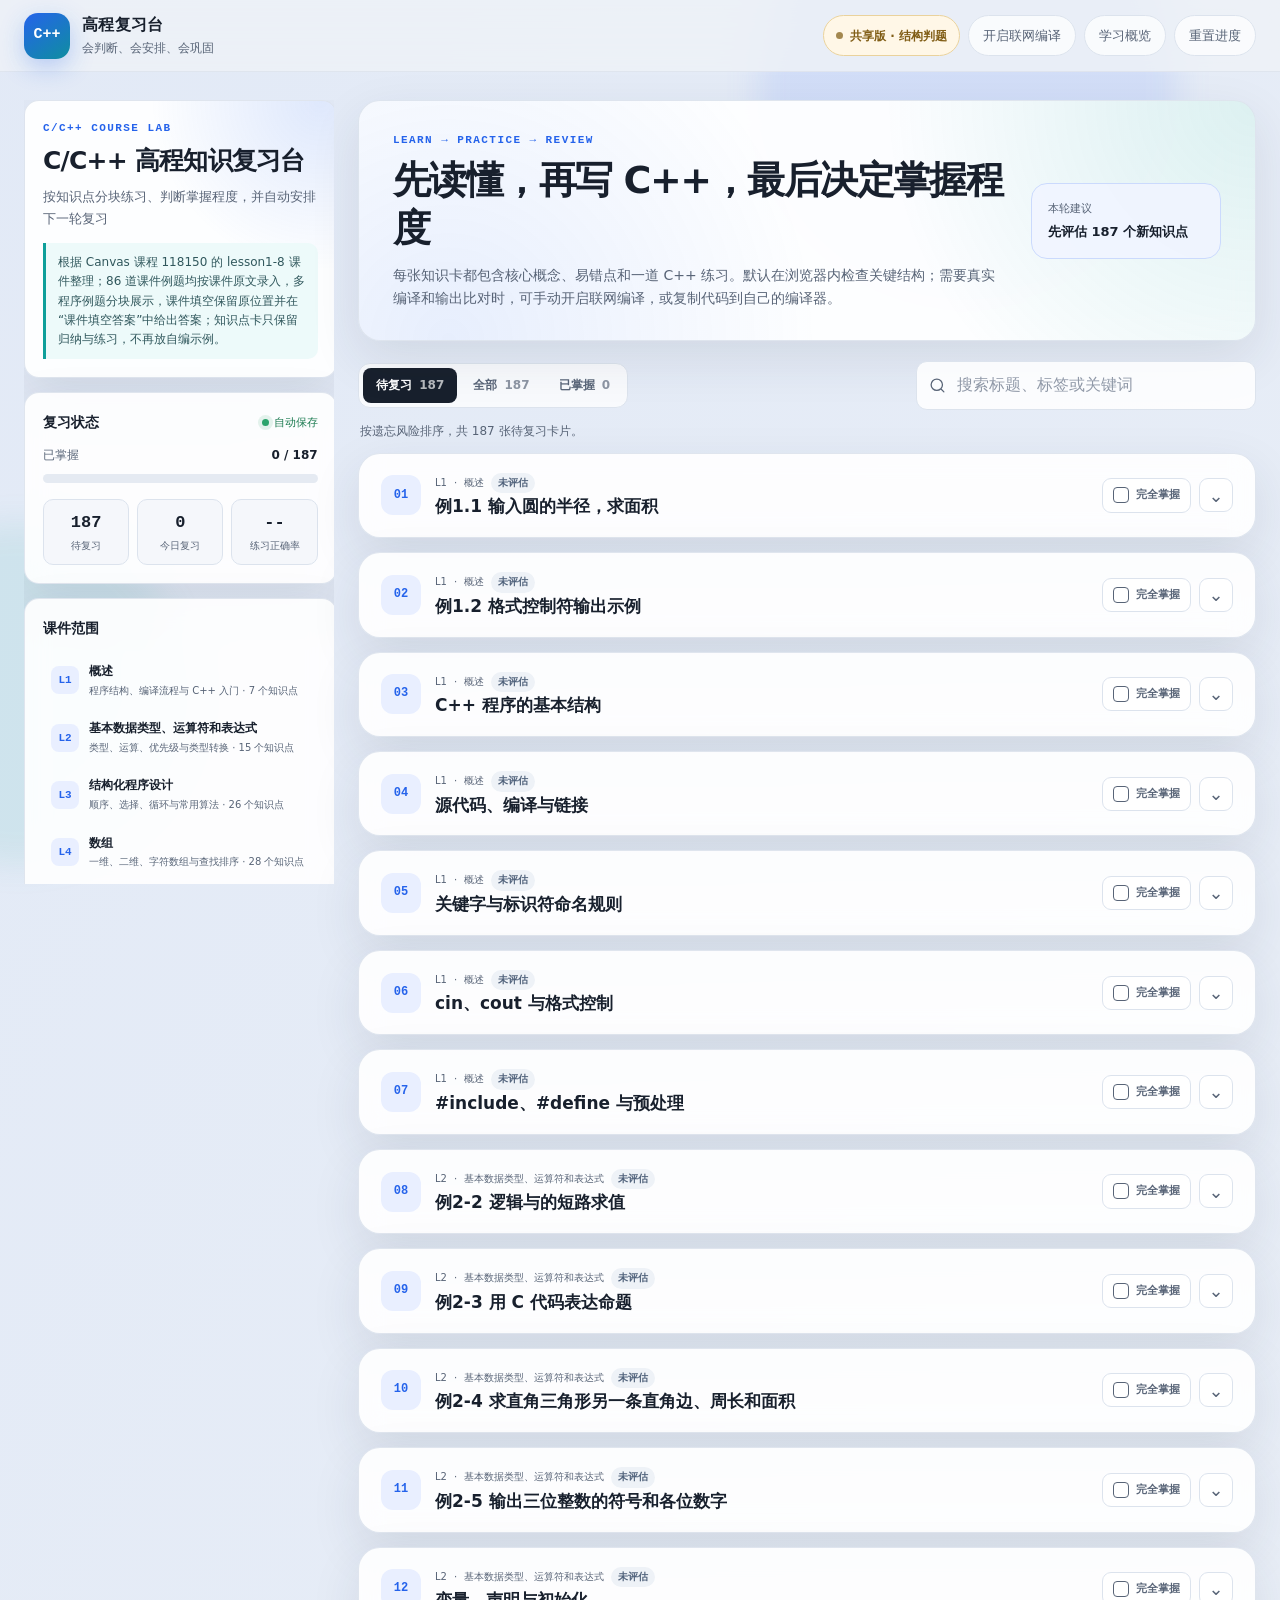
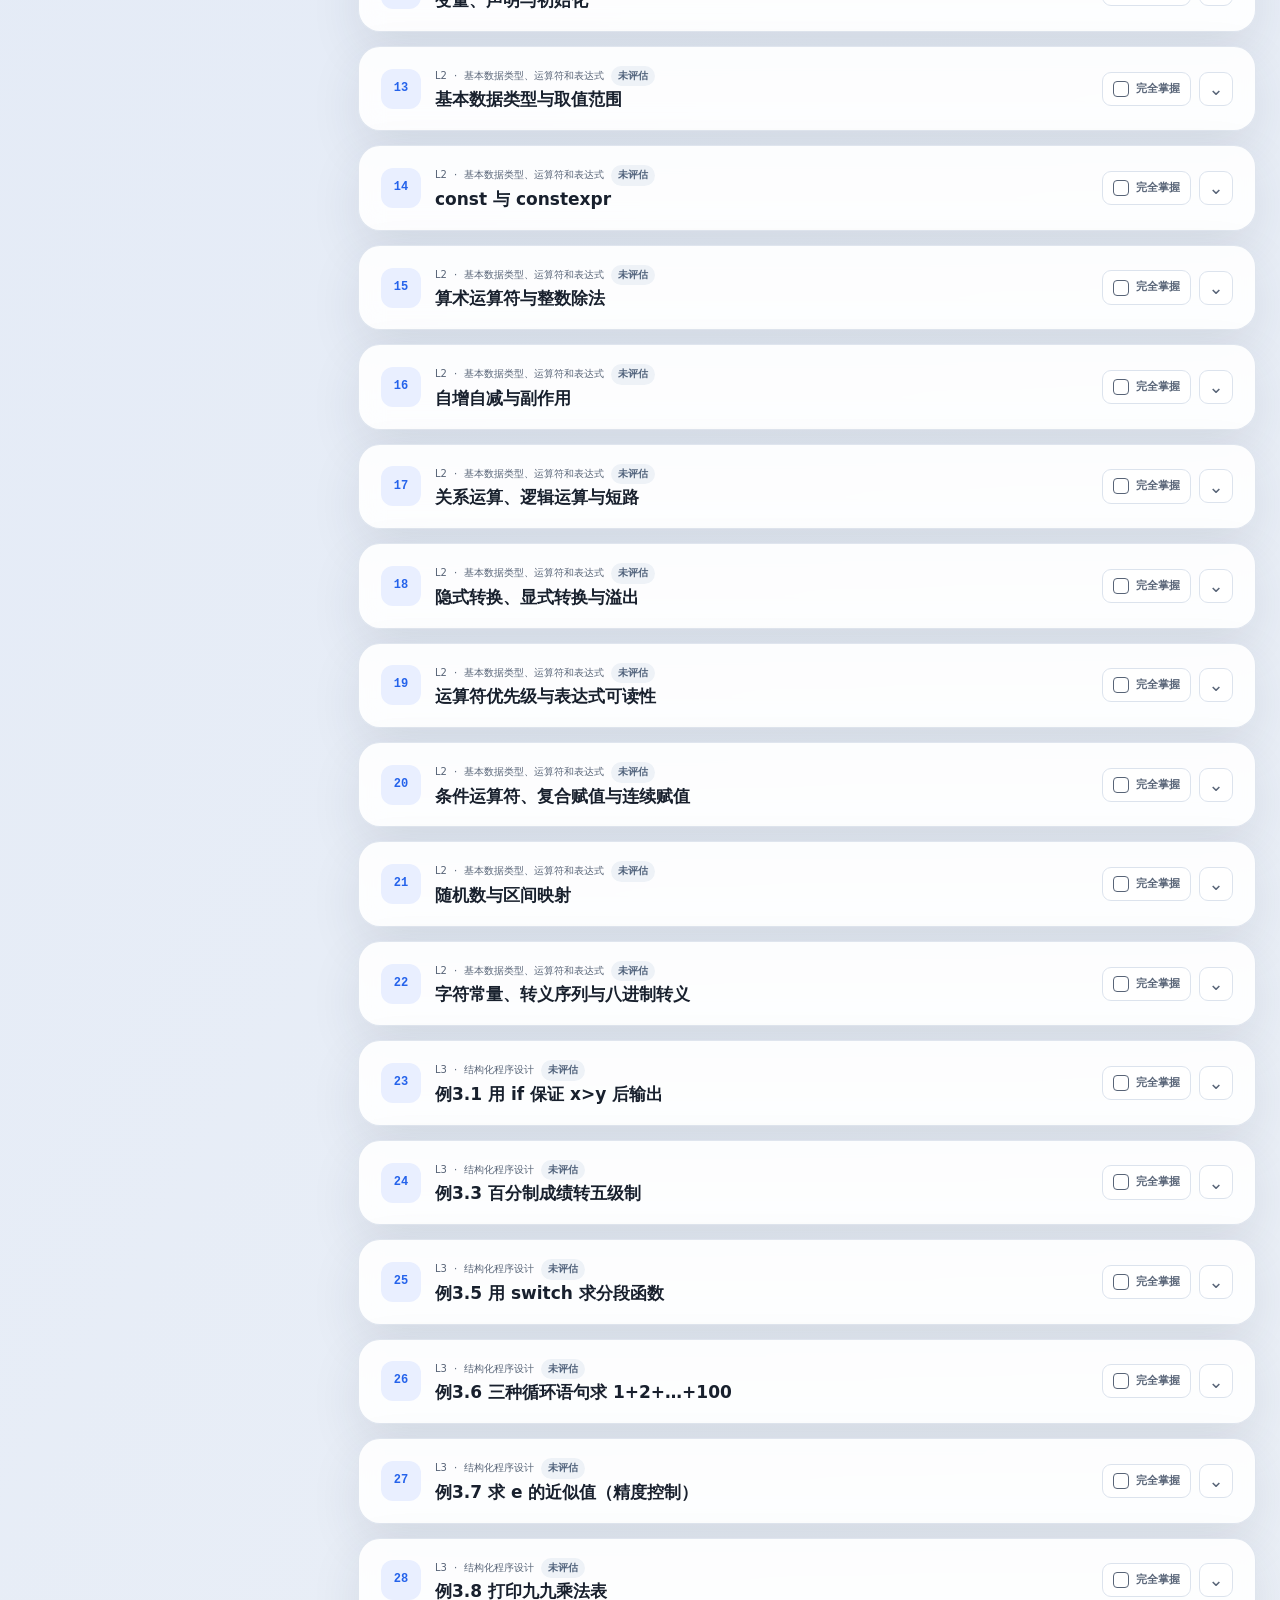
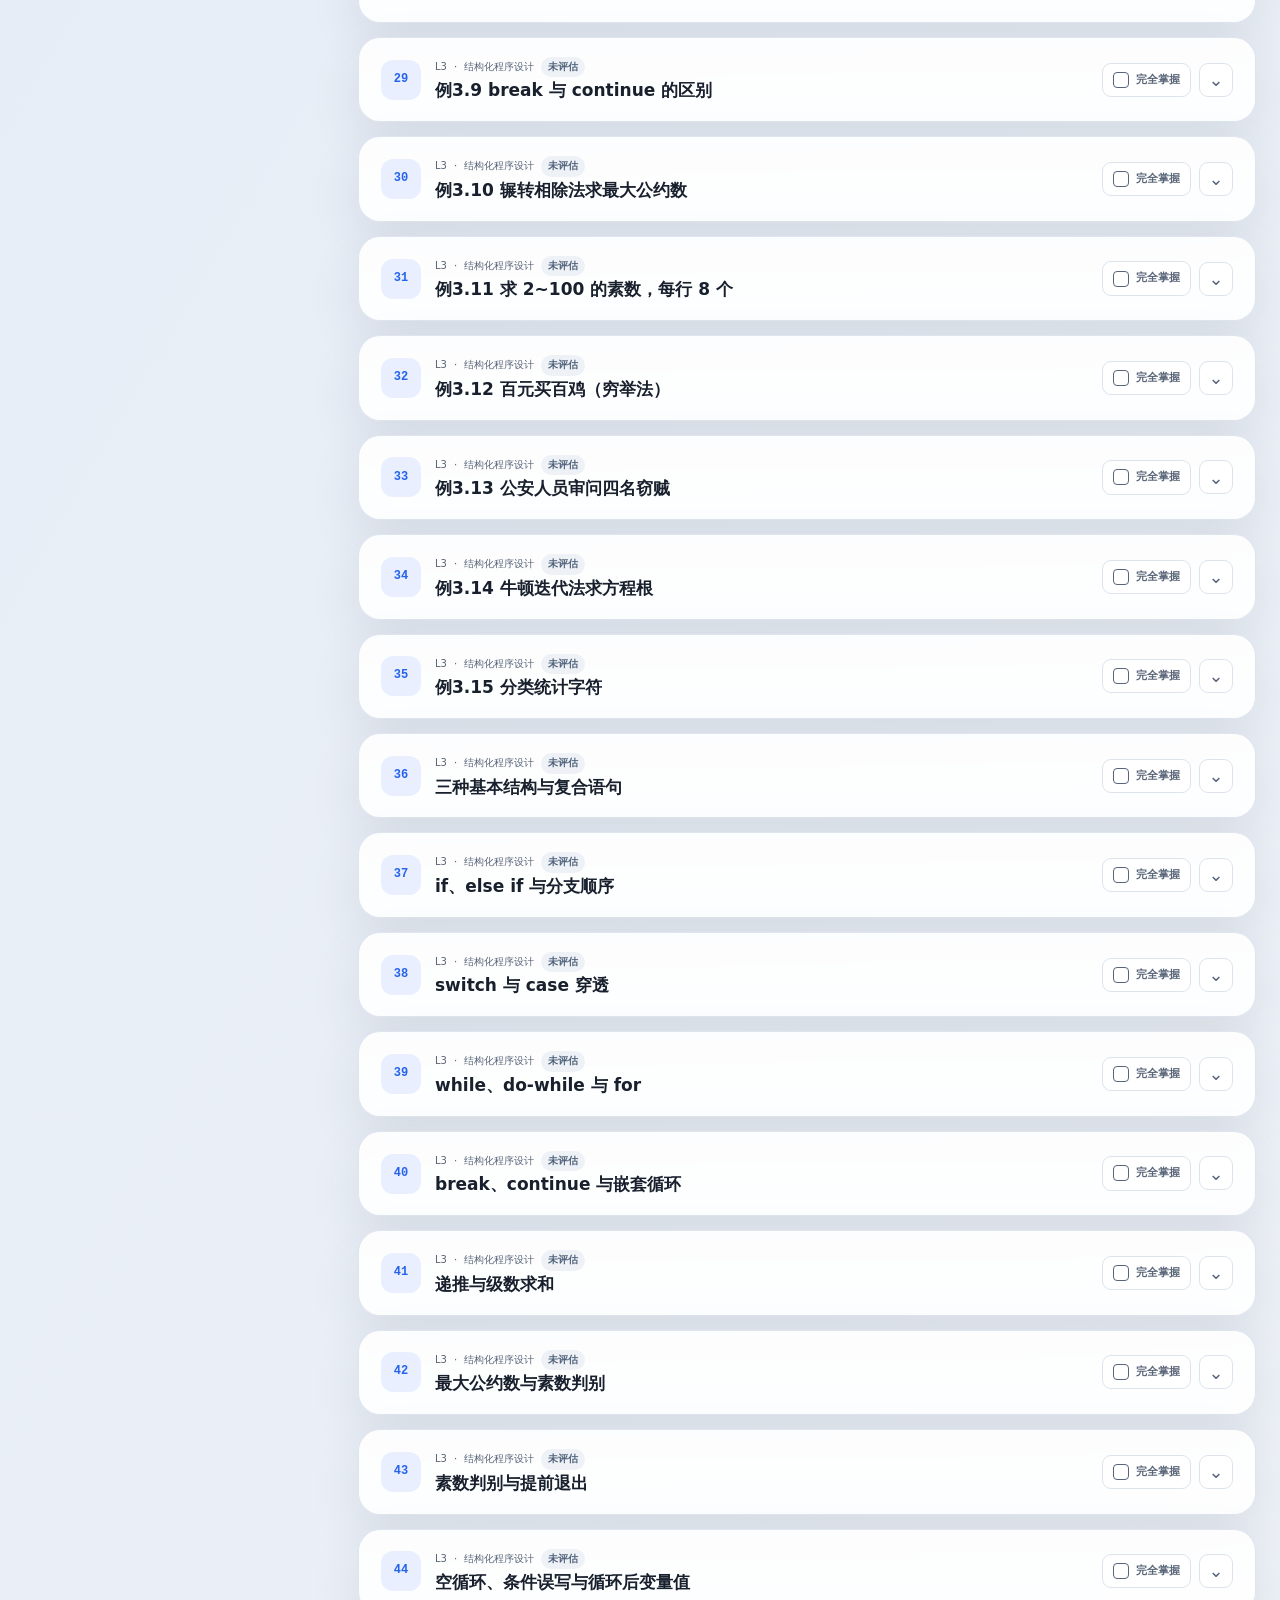
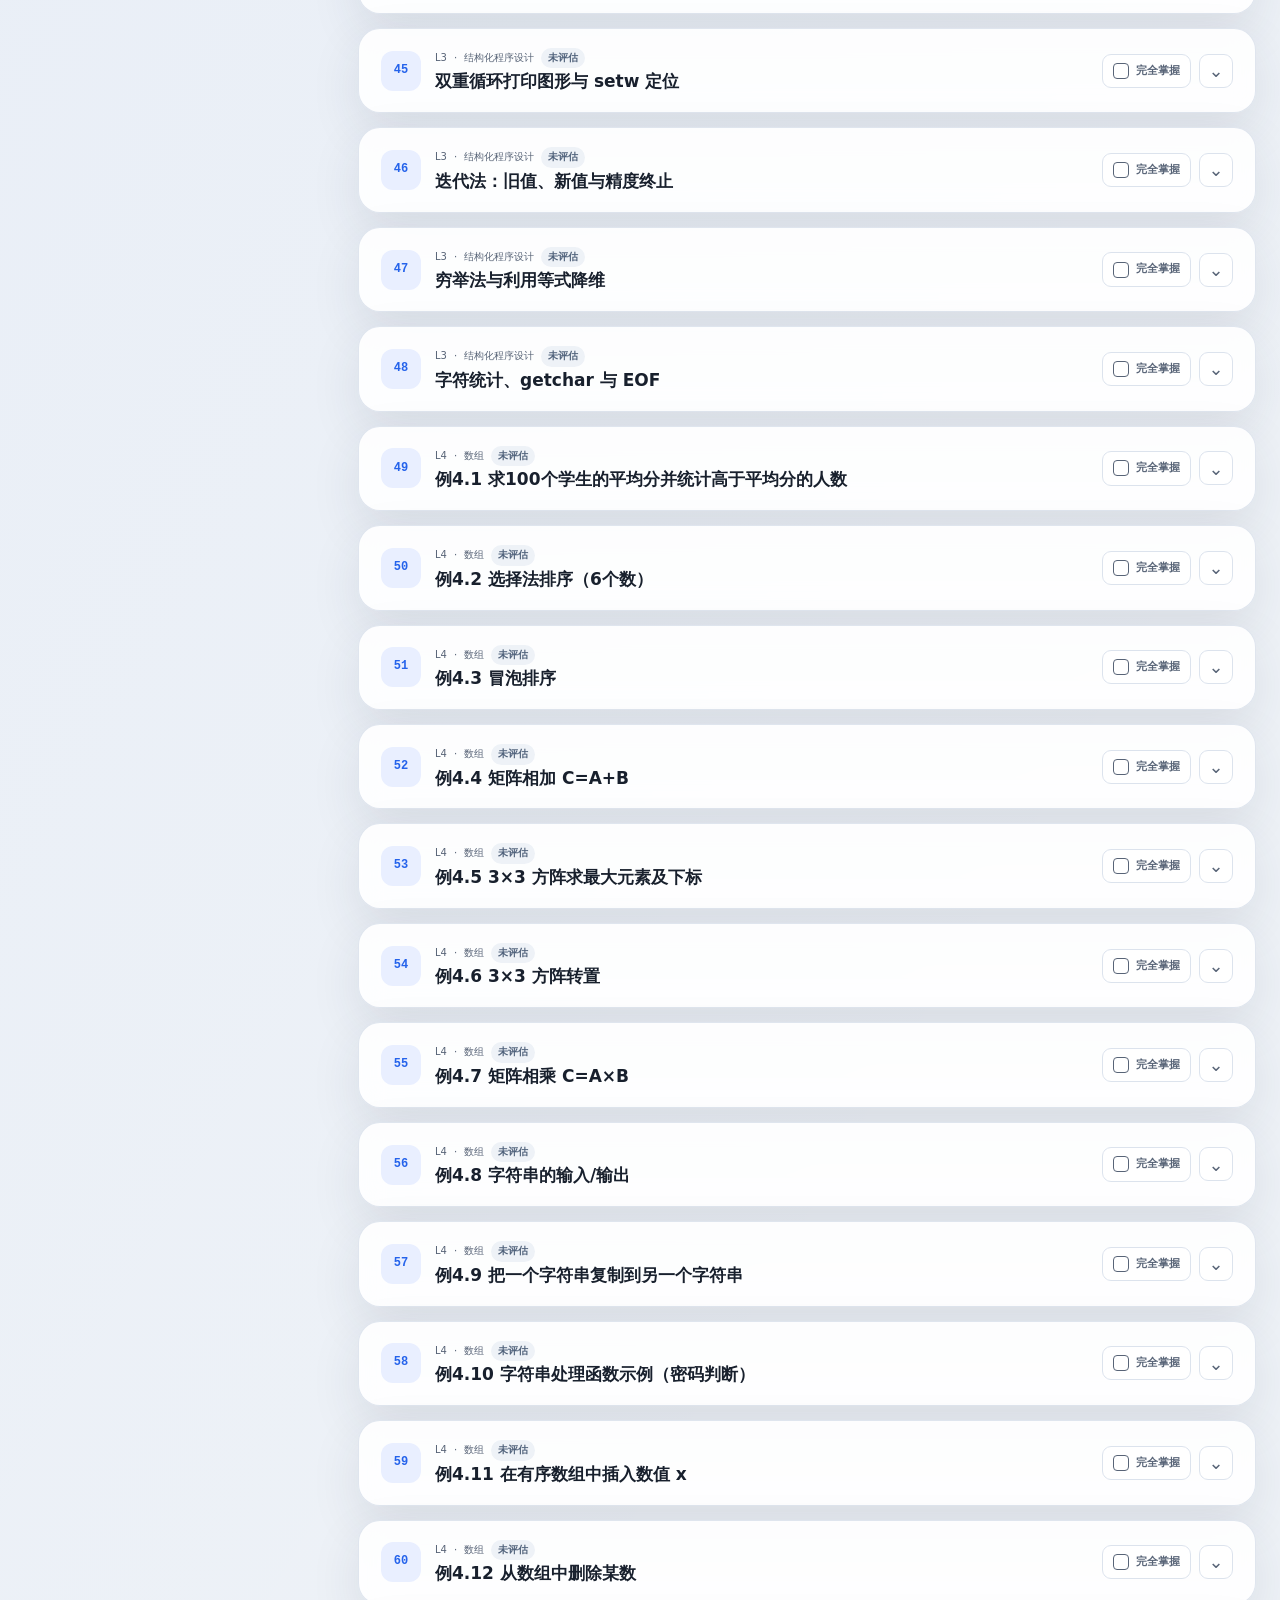
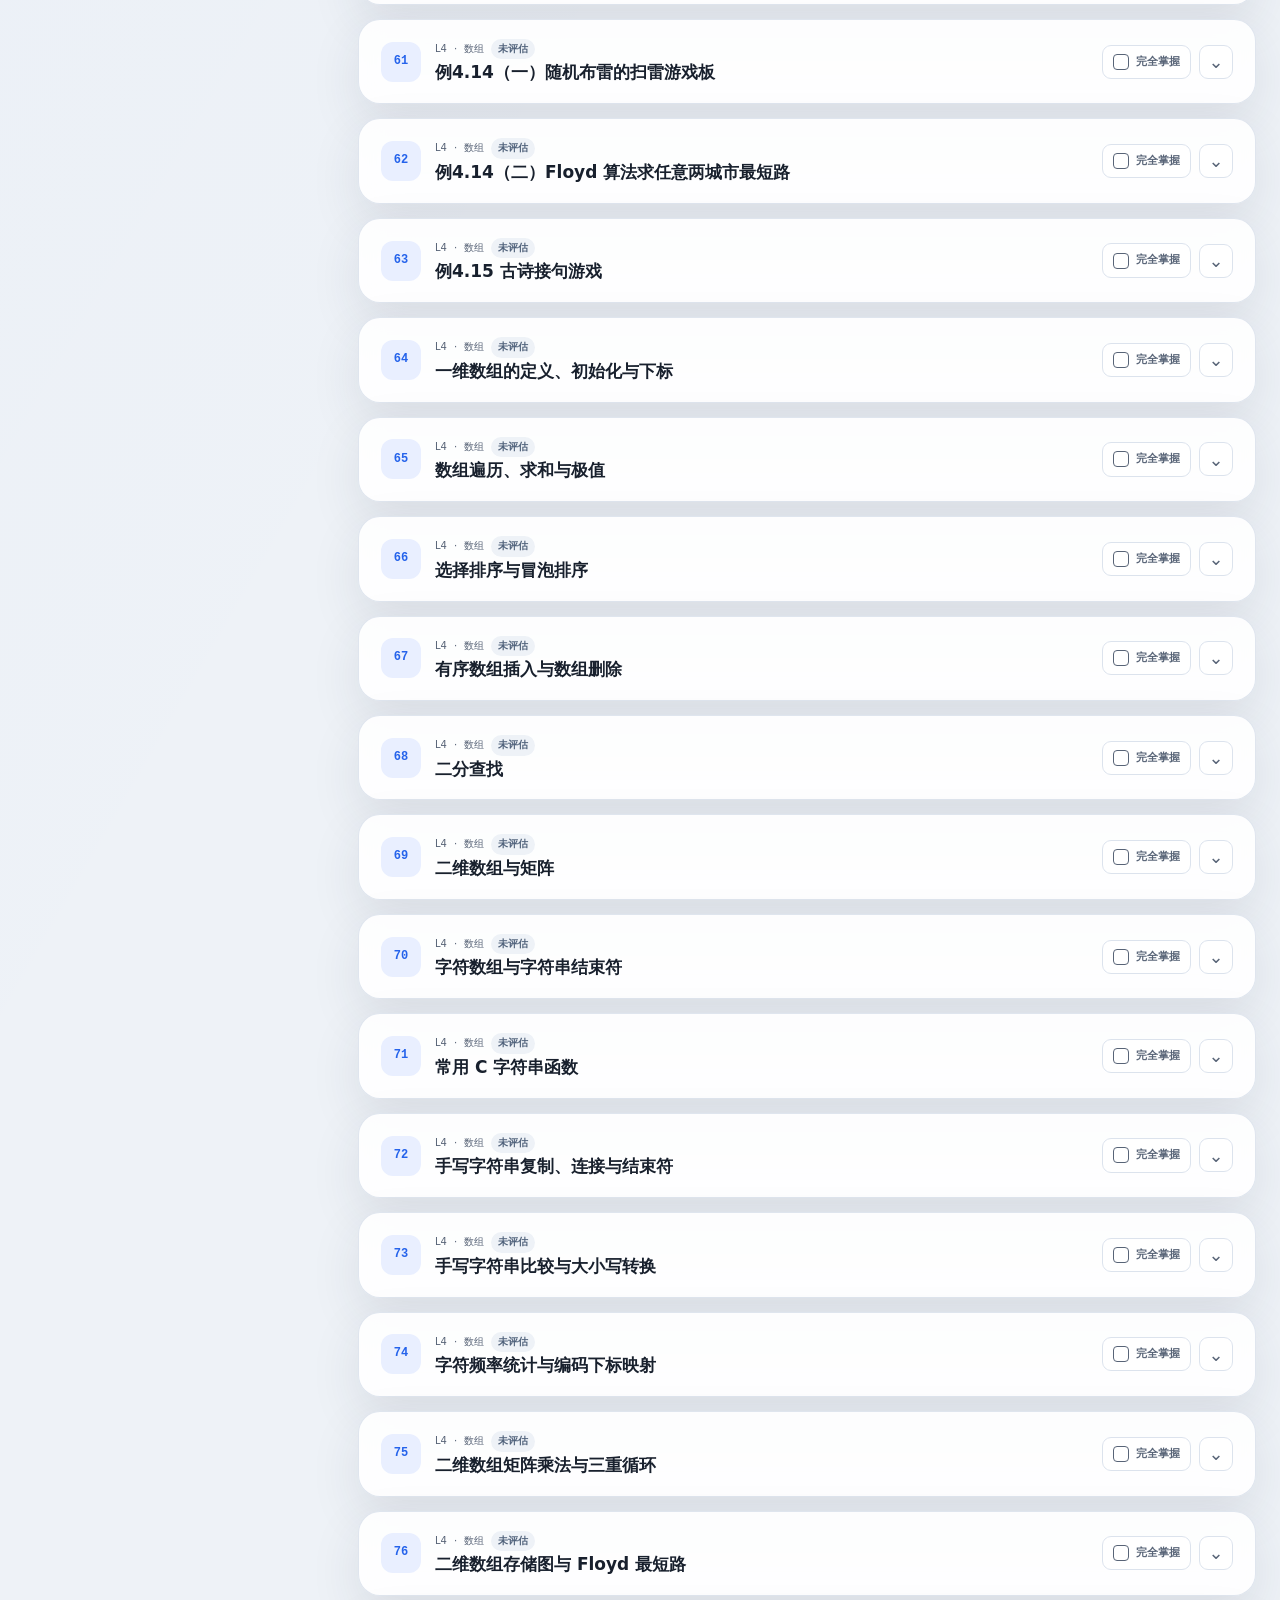
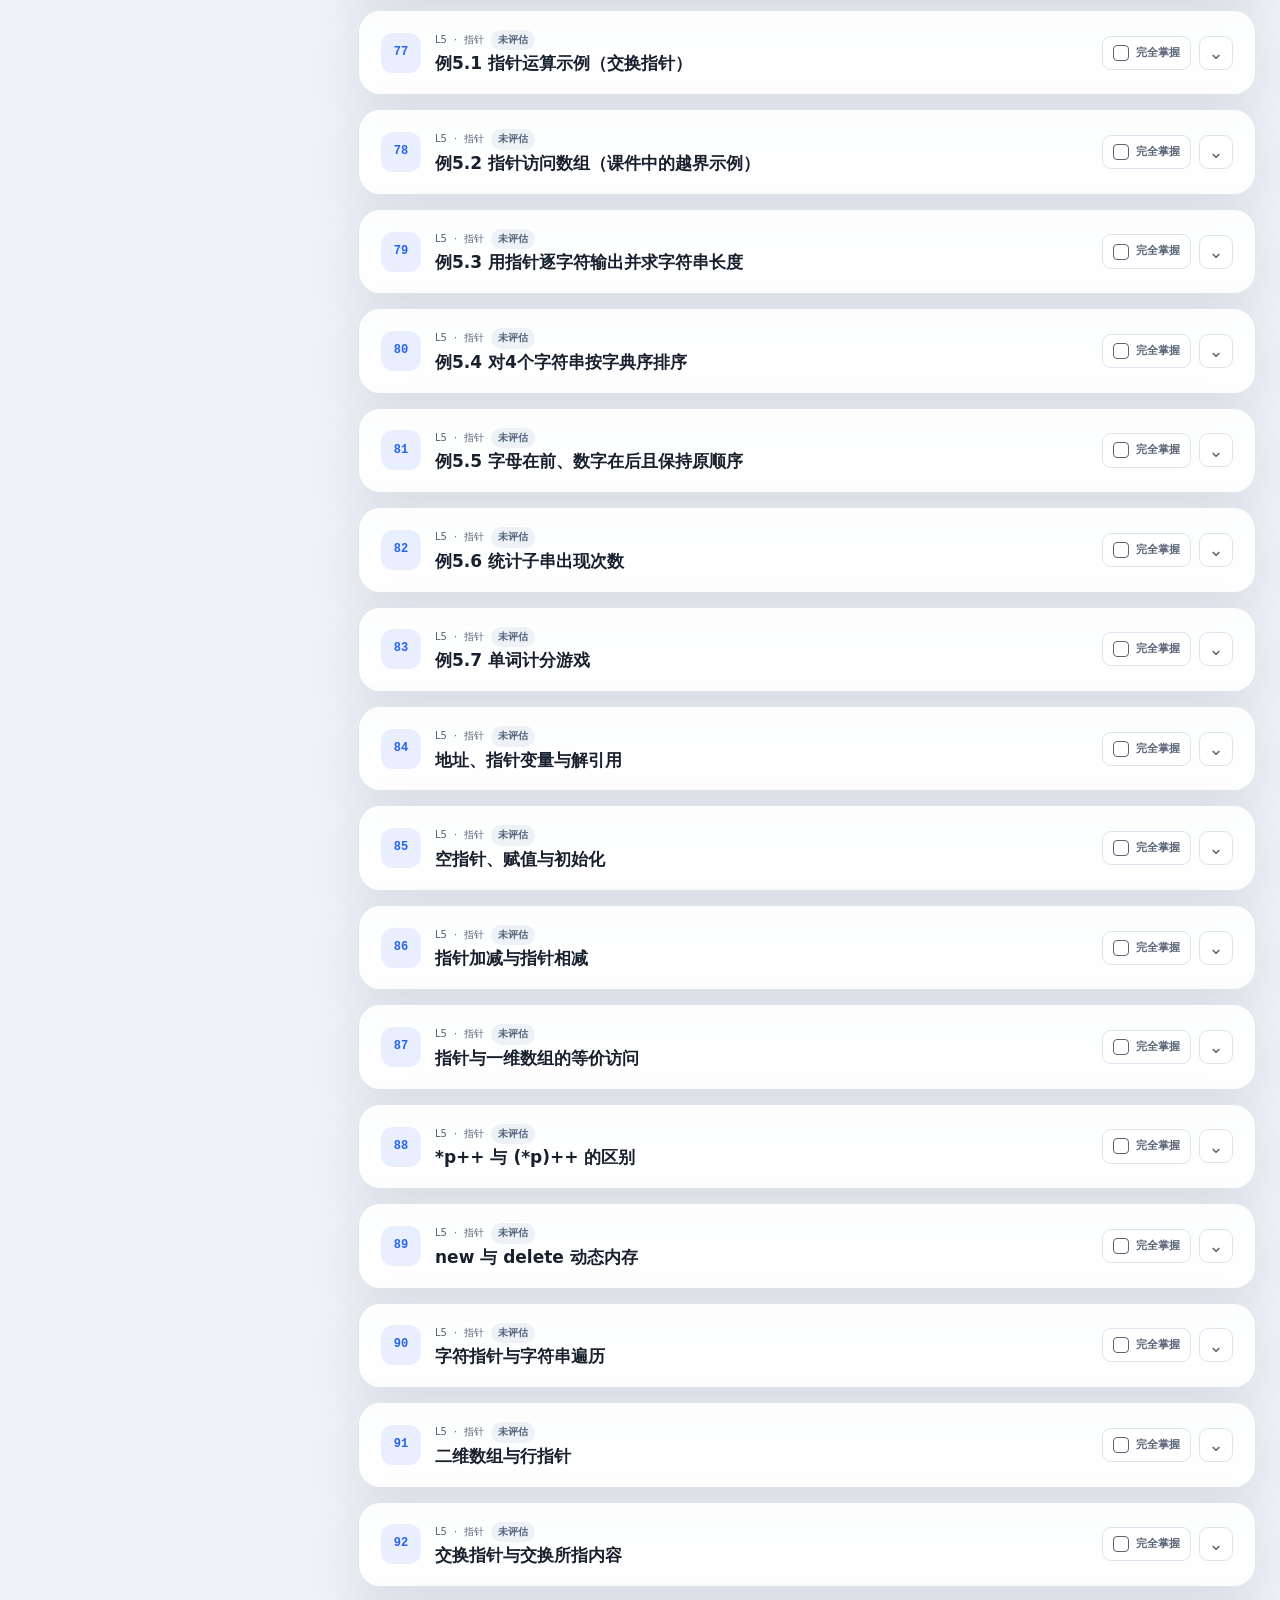
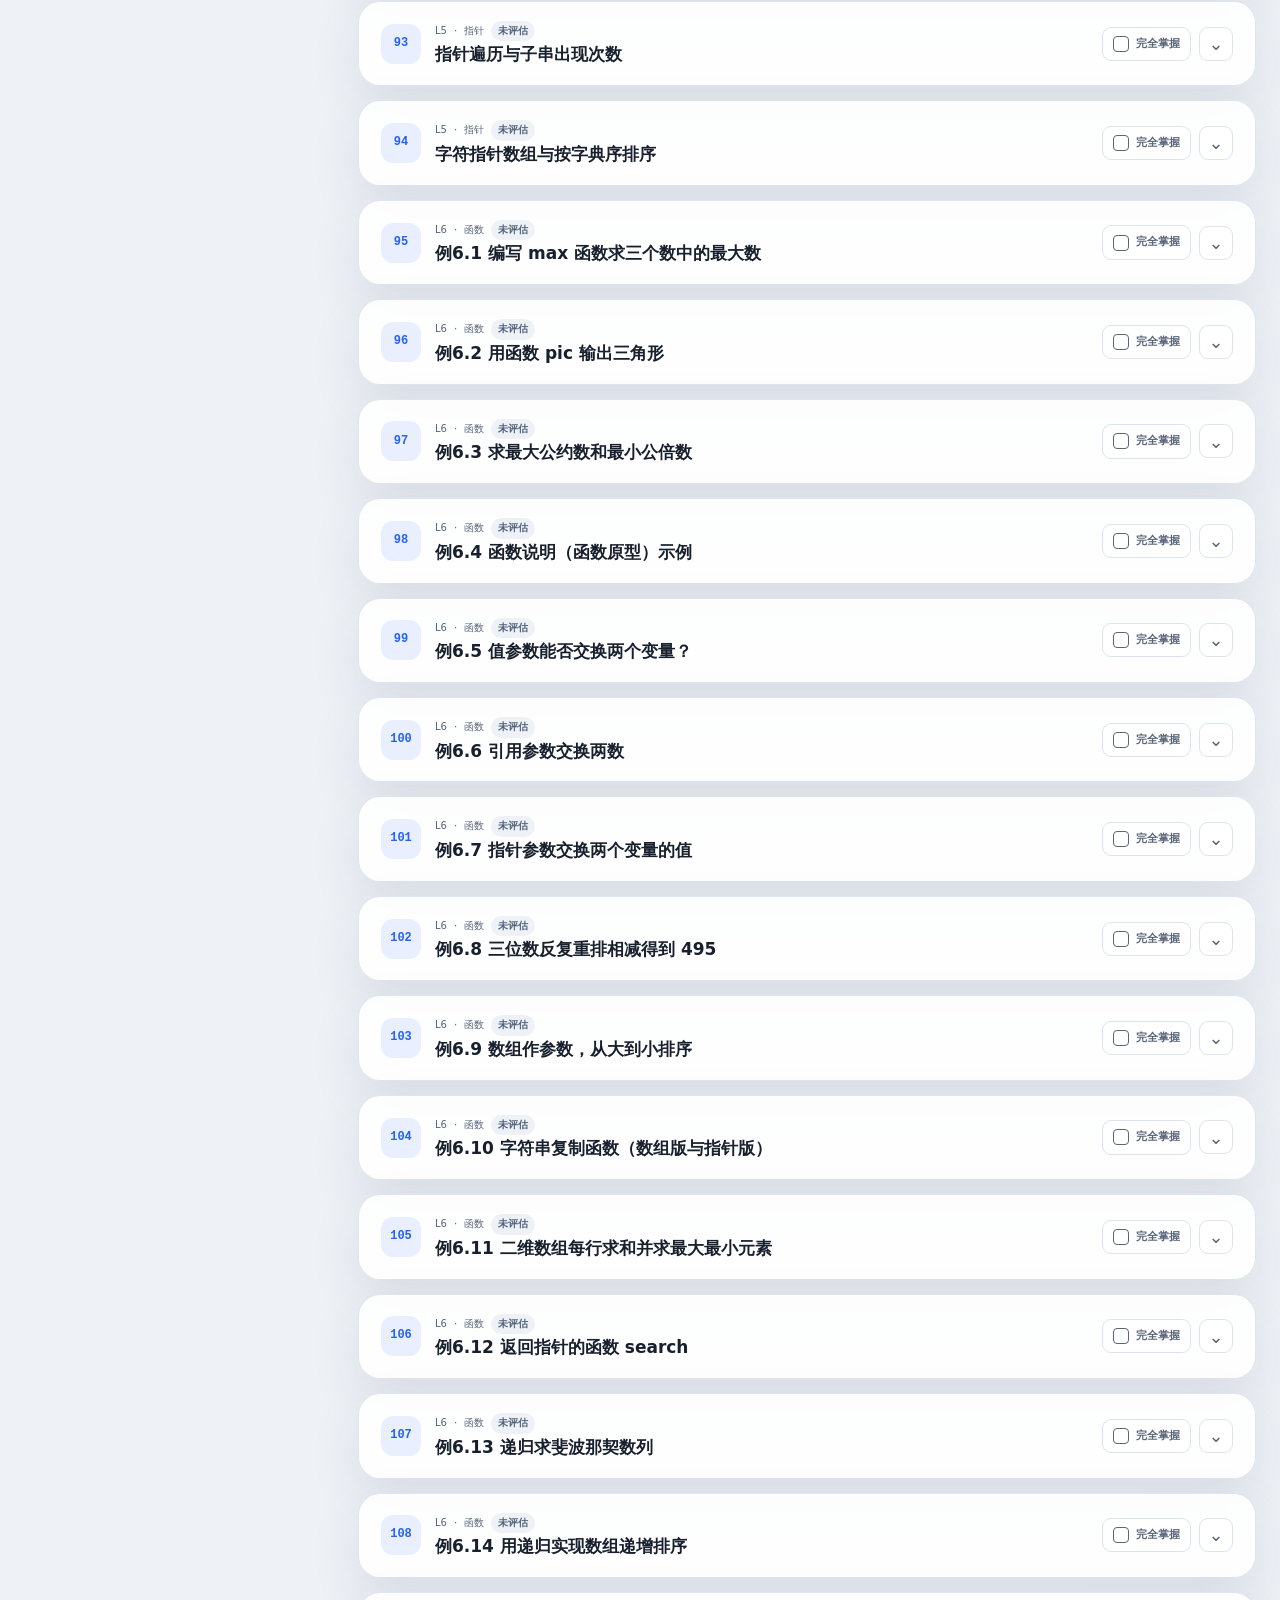
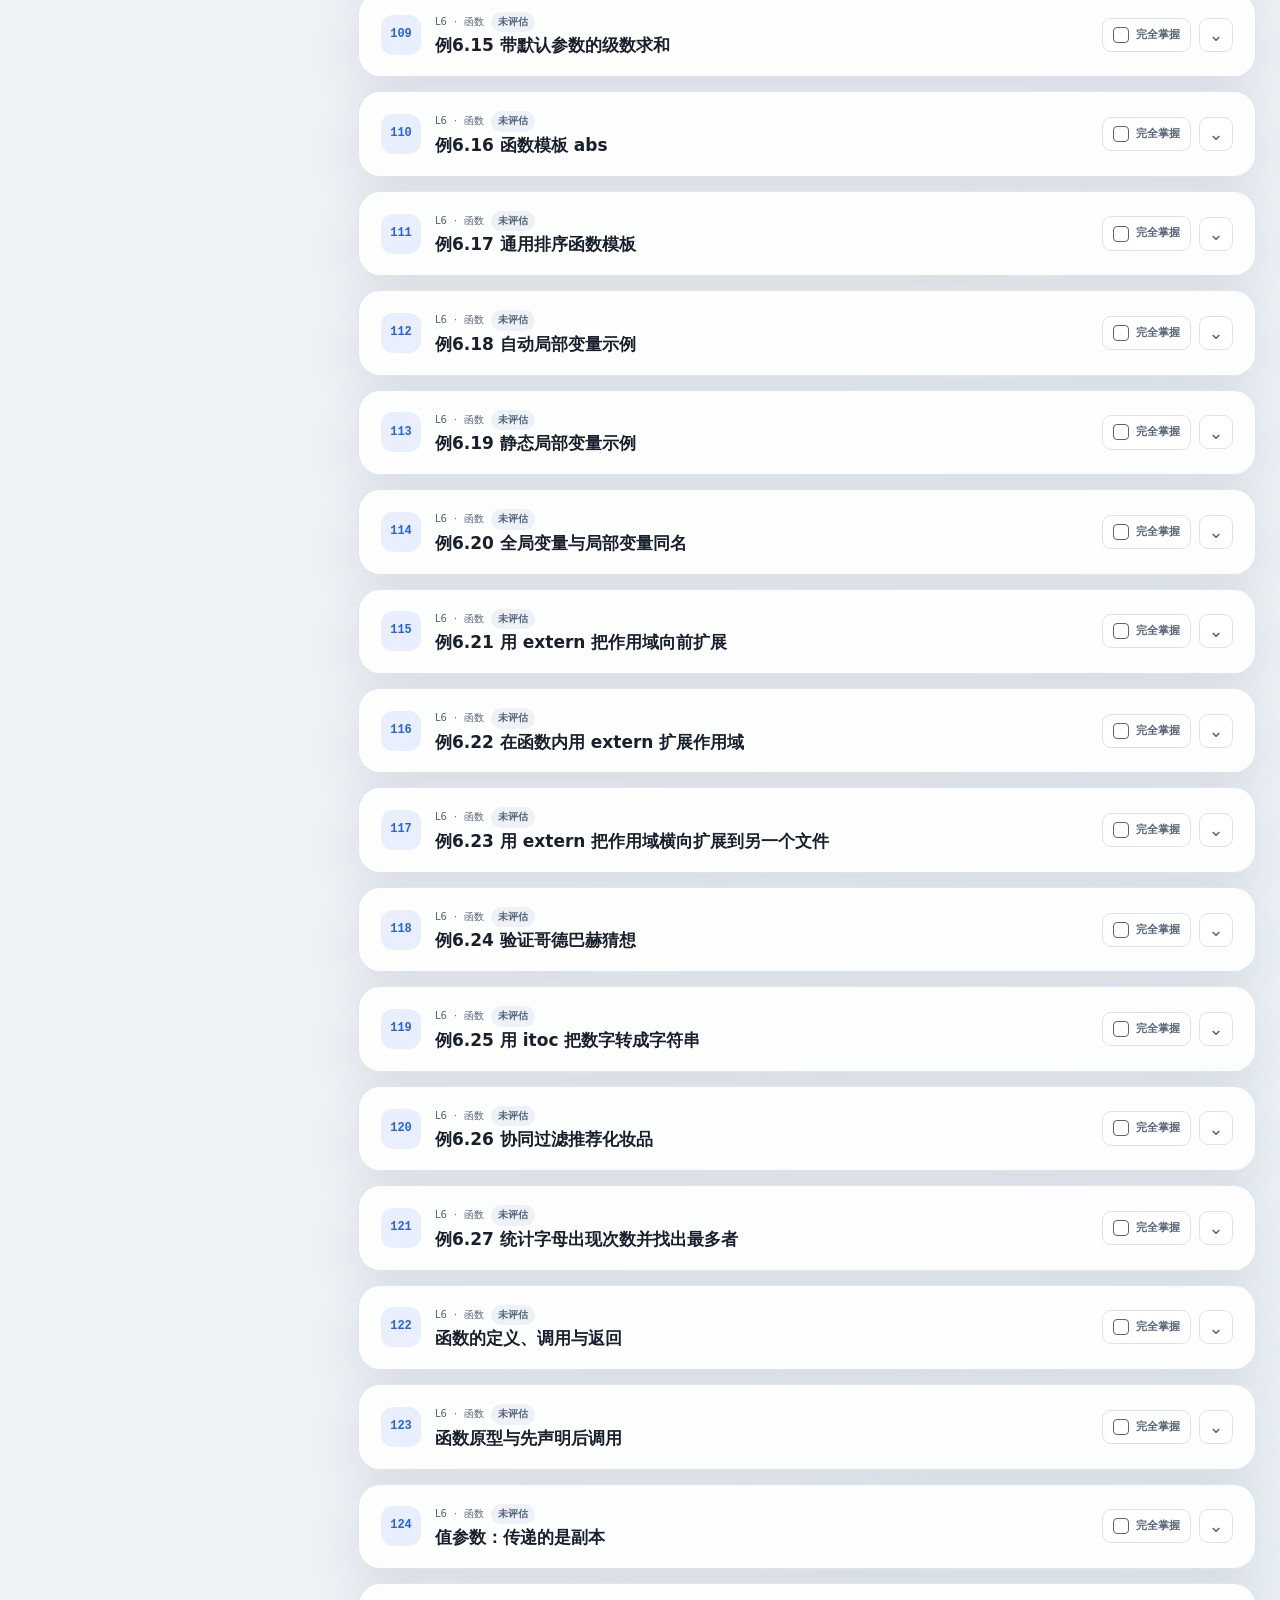
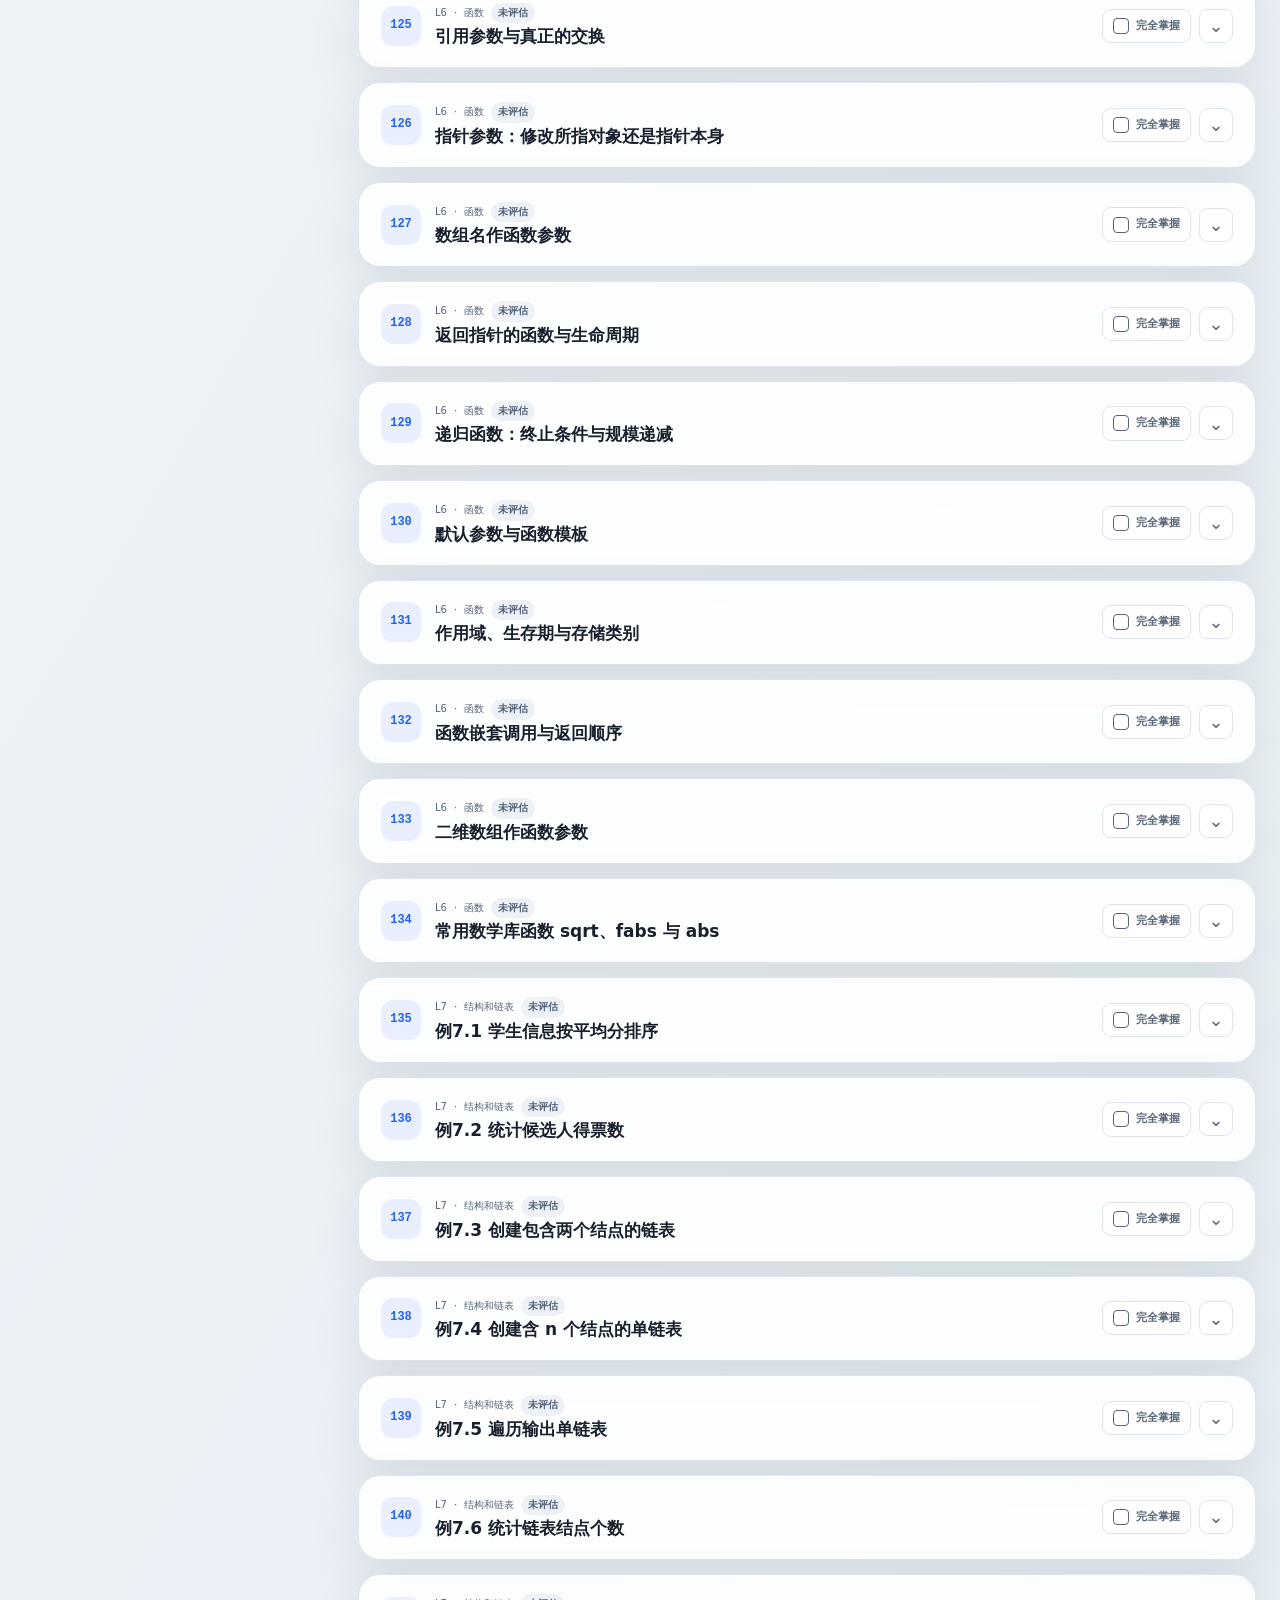
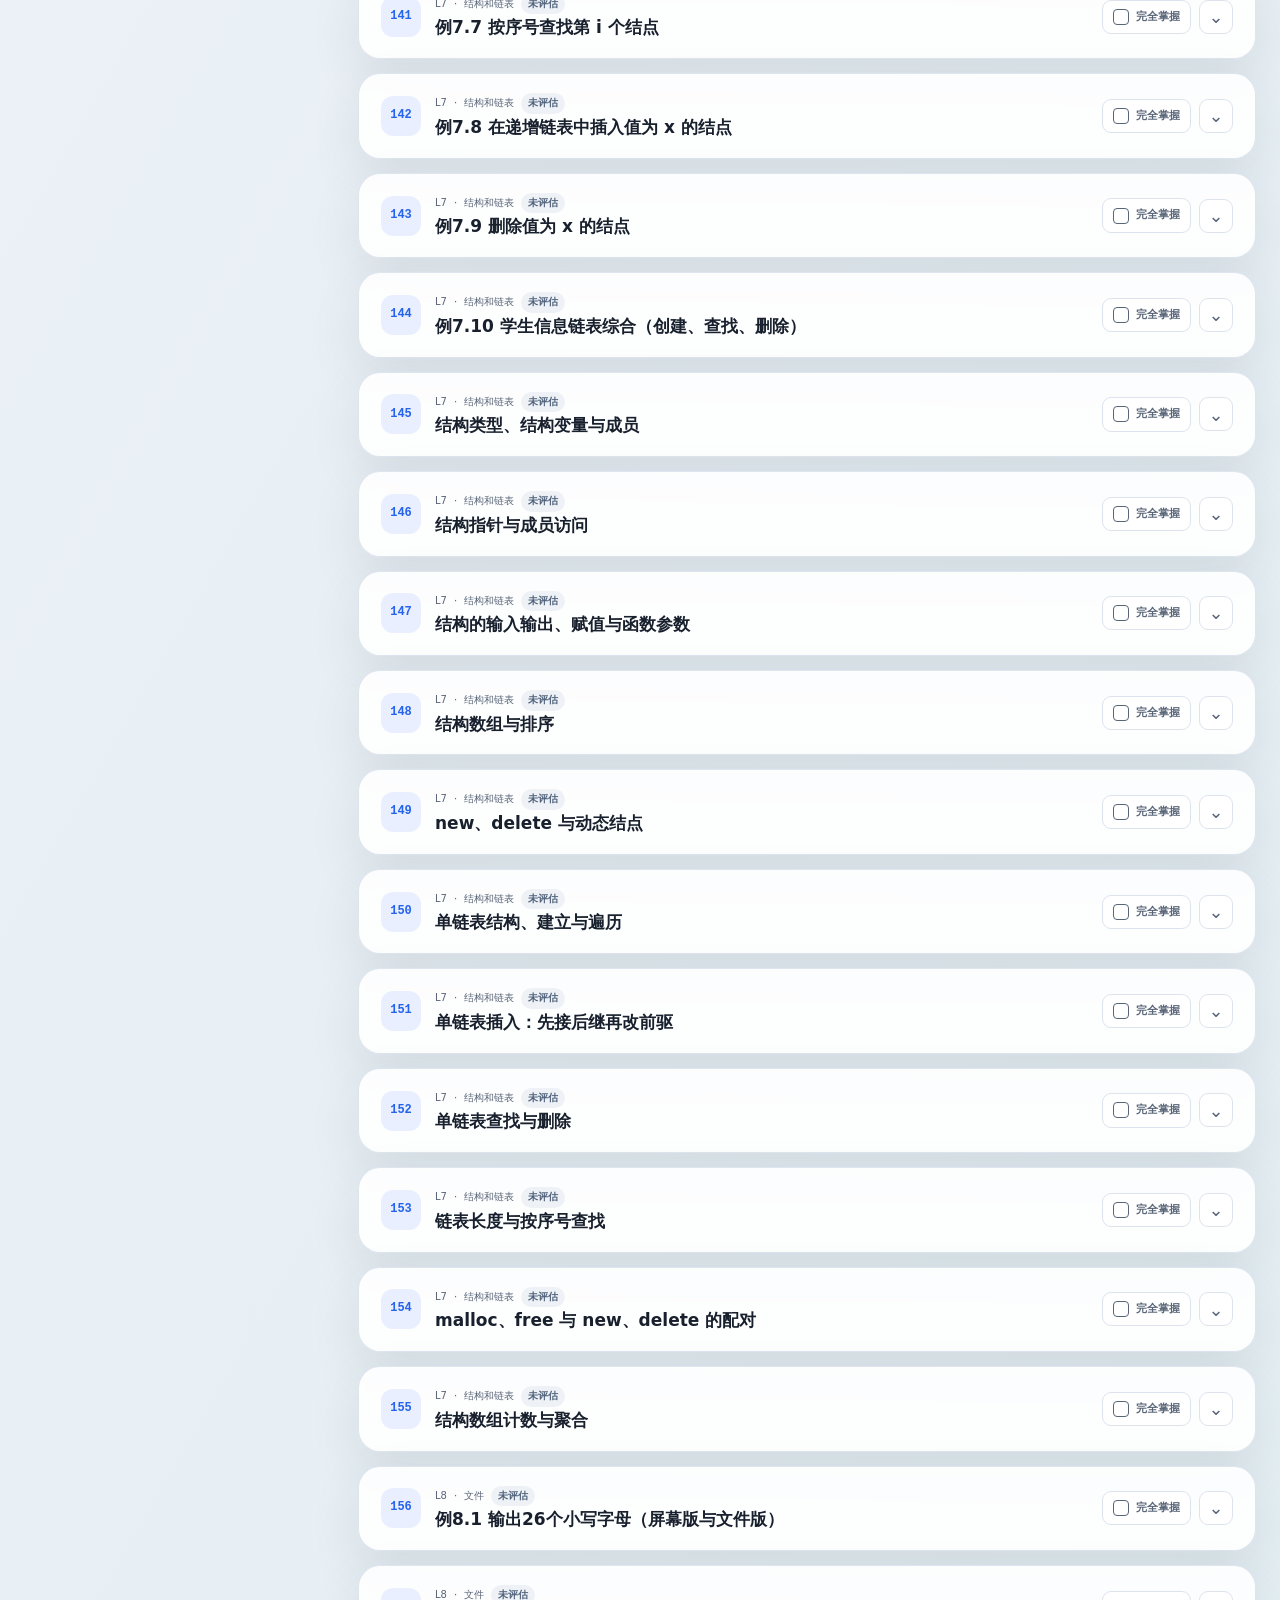
==== commit 24945c08: "更新复习台：86 道课件例题按课件原文重录并补齐关键行讲解（数据版本 5）" ====
--- a/Cpp复习台-分享版.html
+++ b/Cpp复习台-分享版.html
@@ -1540,6 +1540,125 @@
   }
 }
 
+/* 课件例题逐行讲解 */
+.annotated-code {
+  counter-reset: none;
+}
+
+.annotated-code .code-line {
+  display: flex;
+  gap: 10px;
+  margin: 0 -8px;
+  padding: 0 8px;
+  border-radius: 4px;
+}
+
+.annotated-code .code-line.key-line {
+  background: rgba(118, 214, 203, 0.12);
+  box-shadow: inset 3px 0 0 #76d6cb;
+}
+
+.annotated-code .line-no {
+  flex: 0 0 2.2em;
+  color: #5d7189;
+  text-align: right;
+  user-select: none;
+}
+
+.annotated-code .line-text {
+  flex: 1 1 auto;
+  white-space: pre;
+}
+
+.source-badge {
+  padding: 2px 8px;
+  border: 1px solid #d7e0f0;
+  border-radius: 999px;
+  background: #fff;
+  color: #3d6ea8 !important;
+  font-size: 10px !important;
+  white-space: nowrap;
+}
+
+.key-notes {
+  padding: 12px 15px 14px;
+  border-top: 1px solid var(--line);
+  background: #f8fbfd;
+}
+
+.key-notes h4 {
+  margin: 0 0 8px;
+  color: #23405f;
+  font-size: 12px;
+}
+
+.key-notes ol {
+  margin: 0;
+  padding-left: 20px;
+}
+
+.key-notes li {
+  margin: 6px 0;
+  color: #475469;
+  font-size: 12px;
+  line-height: 1.65;
+}
+
+.key-notes .note-line {
+  display: inline-block;
+  margin-right: 8px;
+  padding: 1px 6px;
+  border-radius: 4px;
+  background: #e5f4f2;
+  color: #2b6f69;
+  font-family: var(--font-mono);
+  font-size: 10px;
+  white-space: nowrap;
+}
+
+.code-section-label {
+  margin: 16px 0 8px;
+  padding-left: 9px;
+  border-left: 3px solid #76d6cb;
+  color: #23405f;
+  font-size: 12px;
+}
+
+.blank-hints {
+  margin-top: 10px;
+  padding: 12px 15px 14px;
+  border: 1px dashed #c9d9ee;
+  border-radius: 8px;
+  background: #f7fbff;
+}
+
+.blank-hints h4 {
+  margin: 0 0 8px;
+  color: #2b5d8f;
+  font-size: 12px;
+}
+
+.blank-hints ul {
+  margin: 0;
+  padding-left: 20px;
+}
+
+.blank-hints li {
+  margin: 5px 0;
+  color: #475469;
+  font-size: 12px;
+  line-height: 1.6;
+}
+
+.example-missing {
+  margin: 14px 0 0;
+  padding: 10px 14px;
+  border-left: 3px solid #c9d9ee;
+  background: #f8fbfd;
+  color: #5d7189;
+  font-size: 12px;
+}
+
 </style>
   </head>
   <body>
@@ -1719,9 +1838,9 @@
   "meta": {
     "title": "C/C++ 高程知识复习台",
     "subtitle": "按知识点分块练习、判断掌握程度，并自动安排下一轮复习",
-    "version": 3,
-    "updatedAt": "2026-11-17",
-    "sourceNote": "根据 Canvas 课程 118150 的 lesson1-8 课件与期中知识梳理整理；支持本地精确编译判题。"
+    "version": 5,
+    "updatedAt": "2026-11-19",
+    "sourceNote": "根据 Canvas 课程 118150 的 lesson1-8 课件整理；86 道课件例题均按课件原文录入，多程序例题分块展示，课件填空保留原位置并在“课件填空答案”中给出答案；知识点卡只保留归纳与练习，不再放自编示例。"
   },
   "lessons": [
     {
@@ -1781,6 +1900,154 @@
   ],
   "cards": [
     {
+      "id": "l1-ex1-1",
+      "lessonId": "lesson1",
+      "kind": "example",
+      "title": "例1.1 输入圆的半径，求面积",
+      "tags": [
+        "课件例题",
+        "程序骨架",
+        "cin/cout"
+      ],
+      "overview": "课件第一个完整程序：用 #define 定义符号常量 PI，从键盘读入半径 r，计算并输出圆面积。它同时展示了 C++ 程序最基本的骨架。",
+      "keyPoints": [
+        "#include <iostream> 把输入输出头文件内容插入源文件，cin、cout 才能使用。",
+        "using namespace std; 之后可以直接写 cin、cout，不必写 std::cin、std::cout。",
+        "#define PI 3.14 是编译预处理中的符号常量，预处理阶段直接把 PI 替换成 3.14。",
+        "main 函数是程序入口，int main() 表示返回 int，return 0 表示正常结束。"
+      ],
+      "pitfalls": [
+        "漏写 using namespace std; 时，必须写成 std::cin、std::cout。",
+        "把 #define PI 3.14 后面的分号写上，会把分号也替换进表达式。",
+        "system(\"pause\") 需要 <cstdlib>（旧式写法常由 iostream 间接带入），只用于暂停观察结果。"
+      ],
+      "example": {
+        "title": "例1.1 输入圆的半径，求面积",
+        "source": "课件 lesson1 · P4",
+        "code": "#include <iostream>    // 文件包含命令\nusing namespace std;   // 使用std命名空间\n#define PI 3.14        // 定义符号常量PI\nint main()             // 函数头\n{\n    double r;          // 说明r为double类型的变量\n    cin>>r;            // 从键盘输入数据，送到变量r中\n    double s=PI*r*r;   // 先说明s为double类型的变量，再把计算的圆面积赋值给s\n    cout<<s<<endl;     // 先输出s的值，再输出换行符\n    system(\"pause\");   // 程序暂停执行，按任意一个键继续\n    return 0;          // 返回值为0\n}",
+        "output": "输入 2 时输出：12.56",
+        "explanation": "这是全课程反复使用的程序骨架：预处理命令 → 命名空间 → 主函数 → 变量说明 → 输入 → 处理 → 输出 → 暂停 → 返回。注意课件把变量 s 的说明和计算写在同一行，并且用 PI*r*r 而不是 3.14*r*r，体现符号常量的作用。",
+        "notes": [
+          {
+            "section": 0,
+            "line": 1,
+            "text": "#include 是编译预处理命令，把 iostream 的内容插入到这一行所在位置；cin、cout 的声明都在其中。"
+          },
+          {
+            "section": 0,
+            "line": 2,
+            "text": "std 是标准库命名空间。加了这一行，cin、cout 可以直接写；不加就要写 std::cin>>r;。"
+          },
+          {
+            "section": 0,
+            "line": 3,
+            "text": "符号常量在预处理阶段做文本替换，PI 不是变量，不占存储空间，也不能被赋值。"
+          },
+          {
+            "section": 0,
+            "line": 6,
+            "text": "r 声明为 double，输入小数时不会像 int 那样被截断。"
+          },
+          {
+            "section": 0,
+            "line": 7,
+            "text": ">> 后面必须是变量，表示把键盘输入送到 r 的存储单元。"
+          },
+          {
+            "section": 0,
+            "line": 8,
+            "text": "先说明 s 为 double，再用半径平方乘 PI 计算面积并赋给 s。"
+          },
+          {
+            "section": 0,
+            "line": 9,
+            "text": "<< 把 s 的值送到标准输出，endl 输出换行并刷新缓冲区。"
+          },
+          {
+            "section": 0,
+            "line": 10,
+            "text": "让控制台暂停，便于观察结果；这是课件为 Visual Studio 控制台程序加的辅助语句。"
+          },
+          {
+            "section": 0,
+            "line": 11,
+            "text": "main 返回 0，表示程序正常结束。"
+          }
+        ]
+      },
+      "masteryHint": "能不看课件写出这个骨架，并解释每一行的作用。",
+      "sourcePages": [
+        4
+      ]
+    },
+    {
+      "id": "l1-ex1-2",
+      "lessonId": "lesson1",
+      "kind": "example",
+      "title": "例1.2 格式控制符输出示例",
+      "tags": [
+        "课件例题",
+        "格式控制",
+        "iomanip"
+      ],
+      "overview": "用同一个整数 65 和同一个实数 123.456，演示 dec、hex、oct、ends、setprecision、setw、setfill 等格式控制符的效果。",
+      "keyPoints": [
+        "dec、hex、oct 分别按十、十六、八进制输出整数，设置后一直有效。",
+        "setprecision(n) 设置浮点数的有效数字位数，设置后对后续输出持续有效。",
+        "setw(n) 只对紧接着的一个输出项生效，默认右对齐、左边补空格。",
+        "setfill(c) 设置填充字符，通常与 setw 配合使用。",
+        "setprecision、setw、setfill 需要 #include <iomanip>。"
+      ],
+      "pitfalls": [
+        "setw 只作用一次，下一个输出项就恢复默认宽度。",
+        "setprecision(4) 是有效数字 4 位，不是小数点后 4 位。",
+        "ends 输出的是字符串结束符 '\\0'，不是空格，也不是换行。"
+      ],
+      "example": {
+        "title": "例1.2 格式控制符输出示例",
+        "source": "课件 lesson1 · P11",
+        "code": "#include \"iostream\"\n#include \"iomanip\"\nusing namespace std;\nint main()\n{\nint x=65;\ndouble f=123.456;\ncout<<\"123456789012345\"<<endl;\ncout<<dec<<x<<' '<<hex<<x<<' '<<oct<<x<<endl;\ncout<<x<<ends<<x<<endl;\ncout<<f<<endl;\ncout<<setprecision(4)<<f<<endl;\ncout<<setw(12)<<f<<endl;\ncout<<setw(12)<<setfill('#')<<f<<endl;\nsystem(\"pause\");\nreturn 0;\n}",
+        "output": "123456789012345\n65 41 101\n65\\065\n123.456\n123.5\n       123.5\n#######123.5",
+        "explanation": "课件用第一行 \"123456789012345\" 当标尺，方便数出后面每行占了多少列。65 的十六进制是 41，八进制是 101；setprecision(4) 把 123.456 变成 4 位有效数字 123.5；setw(12) 补空格到 12 列，setfill('#') 后改为补 #。",
+        "notes": [
+          {
+            "section": 0,
+            "line": 2,
+            "text": "格式控制符 setw、setfill、setprecision 定义在 iomanip 中；课件用双引号形式包含。"
+          },
+          {
+            "section": 0,
+            "line": 9,
+            "text": "dec 设置十进制，hex 设置十六进制，oct 设置八进制；65 分别输出 65、41、101。"
+          },
+          {
+            "section": 0,
+            "line": 10,
+            "text": "ends 在中间输出一个 '\\0'，所以屏幕上 65 和 65 之间看起来只有一个控制字符。"
+          },
+          {
+            "section": 0,
+            "line": 12,
+            "text": "4 位有效数字：123.456 → 123.5。注意不是保留 4 位小数。"
+          },
+          {
+            "section": 0,
+            "line": 13,
+            "text": "setw(12) 只对这一项生效，不足 12 列在左边补空格。"
+          },
+          {
+            "section": 0,
+            "line": 14,
+            "text": "setfill('#') 把填充字符改为 #，于是左边补 7 个 #，总宽仍为 12。"
+          }
+        ]
+      },
+      "masteryHint": "能说出 setw 与 setprecision 的作用范围差别，并预测输出列宽。",
+      "sourcePages": [
+        11
+      ]
+    },
+    {
       "id": "l1-program-structure",
       "lessonId": "lesson1",
       "title": "C++ 程序的基本结构",
@@ -1801,12 +2068,6 @@
         "忘记包含 <iostream> 却直接使用 std::cout。",
         "把函数定义写在另一个函数内部。"
       ],
-      "example": {
-        "title": "最小控制台程序",
-        "code": "#include <iostream>\n\nint main() {\n    std::cout << \"Hello, C++!\" << std::endl;\n    return 0;\n}",
-        "output": "Hello, C++!",
-        "explanation": "std::cout 负责标准输出，<< 把字符串送入输出流，std::endl 换行并刷新缓冲区。"
-      },
       "exercise": {
         "prompt": "编写一个完整程序，输出 Hello, C++! 后换行，并正常结束。",
         "starter": "#include <iostream>\n\nint main() {\n    // 在这里完成输出\n\n    return 0;\n}",
@@ -1860,12 +2121,6 @@
         "只声明函数却没有提供定义，直到链接时才报未解析外部符号。",
         "混淆运行期逻辑错误与编译期错误。"
       ],
-      "example": {
-        "title": "声明与定义必须配套",
-        "code": "#include <iostream>\n\nint add(int a, int b); // 只有声明\n\nint main() {\n    std::cout << add(2, 3);\n}",
-        "output": "编译可能通过，链接会失败：找不到 add 的定义。",
-        "explanation": "声明告诉编译器函数如何调用，定义才提供实际函数体。这里的链接器无法解析 add 的符号。"
-      },
       "exercise": {
         "prompt": "补全一个名为 add 的函数定义，接收两个 int 并返回它们的和；main 已经调用它。",
         "starter": "#include <iostream>\n\nint add(int a, int b);\n\n// 在这里补充函数定义\n\nint main() {\n    std::cout << add(2, 3);\n    return 0;\n}",
@@ -1914,12 +2169,6 @@
         "int 是关键字，不能作为变量名。",
         "把大小写不同的名称当成同一个名称。"
       ],
-      "example": {
-        "title": "合法命名",
-        "code": "#include <iostream>\nusing namespace std;\n\nint main() {\n    int average_score = 90;\n    int Int = 3;\n    cout << average_score << ' ' << Int << endl;\n    return 0;\n}",
-        "output": "90 3",
-        "explanation": "average_score 和 Int 都符合标识符规则；Int 不是关键字。"
-      },
       "exercise": {
         "prompt": "声明 int 变量 average_score 并赋值为 90，然后输出该变量。",
         "starter": "#include <iostream>\nusing namespace std;\n\nint main() {\n    // 声明并输出变量\n    return 0;\n}",
@@ -1974,12 +2223,6 @@
         "只写 setprecision(2) 而没有 fixed，可能表示有效数字而不是小数位。",
         "使用 setw 却忘记包含 <iomanip>。"
       ],
-      "example": {
-        "title": "读取两个整数",
-        "code": "#include <iostream>\nusing namespace std;\n\nint main() {\n    int a, b;\n    cin >> a >> b;\n    cout << a + b << endl;\n    return 0;\n}",
-        "output": "输入 3 5 时输出 8",
-        "explanation": "两个输入可以用空格分隔，表达式 a + b 被送入 cout。"
-      },
       "exercise": {
         "prompt": "读取实数半径 r，计算圆面积（PI 取 3.14），保留两位小数输出。",
         "starter": "#include <iostream>\n#include <iomanip>\nusing namespace std;\n\nint main() {\n    // 读取半径并输出面积\n    return 0;\n}",
@@ -2039,12 +2282,6 @@
         "把 #define 当成运行时赋值语句。",
         "以为宏定义具有普通变量的类型检查。"
       ],
-      "example": {
-        "title": "用宏常量计算圆周长",
-        "code": "#include <iostream>\nusing namespace std;\n#define PI 3.14\n\nint main() {\n    double r = 2;\n    cout << 2 * PI * r << endl;\n    return 0;\n}",
-        "output": "12.56",
-        "explanation": "PI 在预处理阶段被替换成 3.14，随后再参与编译和运行。"
-      },
       "exercise": {
         "prompt": "用 #define 定义 PI 为 3.14159，读取半径 r，输出圆周长。",
         "starter": "#include <iostream>\nusing namespace std;\n\n// 定义 PI\n\nint main() {\n    double r;\n    // 完成输入与输出\n    return 0;\n}",
@@ -2080,6 +2317,264 @@
       "masteryHint": "能说明预处理阶段的工作，并正确书写不带分号的预处理命令。"
     },
     {
+      "id": "l2-ex2-2",
+      "lessonId": "lesson2",
+      "kind": "example",
+      "title": "例2-2 逻辑与的短路求值",
+      "tags": [
+        "课件例题",
+        "短路求值",
+        "自增"
+      ],
+      "overview": "m=2&&n++ 中，2 为真，逻辑与继续计算右边，n++ 使 n 加 1；若改成 m=0&&n++，左边已经为假，右边不再执行。",
+      "keyPoints": [
+        "&& 从左到右计算，只要遇到 0 就停止，后面的表达式不执行。",
+        "|| 从左到右计算，只要遇到非 0 就停止，后面的表达式不执行。",
+        "n++ 作为表达式参与运算，整个表达式的值是 n 加 1 之前的值。",
+        "短路不仅影响结果，还会影响 n 是否被加 1，这是考试常考点。"
+      ],
+      "pitfalls": [
+        "以为 && 两边一定会都算一遍。",
+        "把 n++ 当成先加再用；单独成句时二者相同，参与表达式时不同。",
+        "忽略 m=0&&n++ 时 n 仍然是 10。"
+      ],
+      "example": {
+        "title": "例2-2 逻辑与的短路求值",
+        "source": "课件 lesson2 · P20",
+        "code": "#include <iostream>\nusing namespace std;\nint main()\n{int m,n=10;\n  m=2&&n++;\n cout<<\"m=\" <<m<<\" ,n= \" \n<<n;\n system(\"pause\");\n return 0;\n}",
+        "output": "m=1 ,n= 11",
+        "explanation": "2 是非 0 值，逻辑与的左边为真，必须继续看右边，于是执行 n++。n++ 的值是 10（非 0，作为逻辑值就是 1），n 自身变成 11，所以 m 得到 1。改成 m=0&&n++ 时，左边为假，右边不执行，m=0、n 仍为 10。",
+        "notes": [
+          {
+            "section": 0,
+            "line": 4,
+            "text": "只给 n 初始化，m 还没有确定值；紧接着的赋值会覆盖 m。"
+          },
+          {
+            "section": 0,
+            "line": 5,
+            "text": "2 为真，继续算 n++；n++ 的值是 10，逻辑值为 1，所以 m=1，n 变为 11。逻辑与的结果只取 0 或 1，不会把 10 直接赋给 m。"
+          },
+          {
+            "section": 0,
+            "line": 6,
+            "text": "先输出 m 的值，再输出后面的 n，验证短路是否执行。"
+          },
+          {
+            "section": 0,
+            "line": 7,
+            "text": "这里没有 endl，输出后不换行，但值仍然是 11。"
+          }
+        ]
+      },
+      "masteryHint": "能分别写出 m=2&&n++ 与 m=0&&n++ 执行后 m、n 的值。",
+      "sourcePages": [
+        20
+      ]
+    },
+    {
+      "id": "l2-ex2-3",
+      "lessonId": "lesson2",
+      "kind": "example",
+      "title": "例2-3 用 C 代码表达命题",
+      "tags": [
+        "课件例题",
+        "逻辑表达式",
+        "关系运算"
+      ],
+      "overview": "把两个自然语言命题翻译成 C/C++ 逻辑表达式：m 能且只能被 2 和 3 中的一个整除；ch 是大写字母。",
+      "keyPoints": [
+        "“能且只能被 2 和 3 中的一个整除”＝两个条件一真一假。",
+        "两个条件一真一假，可写成 (条件1) != (条件2)，也可写成 (条件1)+(条件2)==1。",
+        "判断大写字母要同时满足 ch>='A' 和 ch<='Z'，中间用 && 连接。",
+        "不能写成 'A'<=ch<='Z'，关系运算从左到右结合，结果不是区间判断。"
+      ],
+      "pitfalls": [
+        "把“能被 2 或 3 整除”写成 m%2==0||m%3==0，这包含了同时被 2 和 3 整除的情况。",
+        "把区间写成 'A'<=ch<='Z'。",
+        "用 = 代替 ==。"
+      ],
+      "example": {
+        "title": "例2-3 用 C 代码表达命题",
+        "source": "课件 lesson2 · P30",
+        "code": "(m%2==0) != (m%3==0)\n\n(m%2==0) + (m%3==0) == 1\n\nch>='A' && ch<='Z'",
+        "output": "课件只给命题，未给完整程序；上面是标准答案。",
+        "explanation": "第一题的关键是“且只能一个”：能被 2 整除和被 3 整除这两个条件必须恰好一个成立。C/C++ 中关系运算的结果是 0 或 1，所以可以直接比较两个结果是否不等，或把两个结果相加看是否等于 1。第二题用两个关系表达式与 && 连接，才是数学上的闭区间。",
+        "notes": [
+          {
+            "section": 0,
+            "line": 1,
+            "text": "两个布尔结果不相等，表示恰好一个为真，排除了同时被 2、3 整除。"
+          },
+          {
+            "section": 1,
+            "line": 1,
+            "text": "关系表达式结果为 0/1，相加等于 1 也表示恰好一个成立。"
+          },
+          {
+            "section": 2,
+            "line": 1,
+            "text": "大写字母必须同时满足下界和上界，&& 不能省。"
+          }
+        ],
+        "sections": [
+          {
+            "label": "命题 1：m 能且只能被 2 和 3 中的一个数整除",
+            "code": "(m%2==0) != (m%3==0)"
+          },
+          {
+            "label": "等价写法",
+            "code": "(m%2==0) + (m%3==0) == 1"
+          },
+          {
+            "label": "命题 2：ch 是大写字母",
+            "code": "ch>='A' && ch<='Z'"
+          }
+        ]
+      },
+      "masteryHint": "能把“恰好一个成立”翻译成 != 或求和 ==1 两种写法。",
+      "sourcePages": [
+        30
+      ]
+    },
+    {
+      "id": "l2-ex2-4",
+      "lessonId": "lesson2",
+      "kind": "example",
+      "title": "例2-4 求直角三角形另一条直角边、周长和面积",
+      "tags": [
+        "课件例题",
+        "sqrt",
+        "setw"
+      ],
+      "overview": "输入斜边 c 和一条直角边 a，用勾股定理求 b=sqrt(c*c-a*a)，再求周长 l=a+b+c 和面积 s=a*b/2。",
+      "keyPoints": [
+        "sqrt 是数学库函数，课件只包含了 iostream、iomanip，严格编译时还需要 <cmath>。",
+        "b、l、s 中 s 声明为 double，避免整数除法把面积截断。",
+        "setw(3)、setw(4)、setw(5) 分别只作用于紧随其后的一个输出项。",
+        "输入顺序是 c 再 a，别按题目文字顺序读成 a 再 c。"
+      ],
+      "pitfalls": [
+        "写成 sqrt(c*c-a*a) 时括号漏掉，或把 c、a 输反。",
+        "用 int 存 b、l、s，导致小数被截断。",
+        "以为 setw 会一直有效。"
+      ],
+      "example": {
+        "title": "例2-4 求直角三角形另一条直角边、周长和面积",
+        "source": "课件 lesson2 · P31",
+        "code": "#include <iostream>\n#include <iomanip>\nusing namespace std;\nint main()\n{  \nfloat a,b,c;\ndouble l,s;\ncout<<\" 输入斜边、直角边的长：\";\ncin>>c>>a;\nb=sqrt(c*c-a*a);\nl=a+b+c;\ns=a*b/2;\ncout<<\" 计算结果：\"<<endl;\ncout<<setw(3)<<\"b=\"<<b<<endl<<setw(4)<<\"l=\"<<l<<endl<<setw(5)<<\"s=\"<<s<<endl;\nsystem(\"pause\");\nreturn 0;\n}",
+        "output": "输入 5 3 时：b=4，l=12，s=6（每行前面按 setw 补空格）",
+        "explanation": "勾股定理先算另一条直角边，再算周长和面积。课件用 float 存三条边、double 存周长和面积，是为了让结果保留小数。setw 只负责把 \"b=\"、\"l=\"、\"s=\" 这几段文字按指定宽度右对齐，不改变数值本身。",
+        "notes": [
+          {
+            "section": 0,
+            "line": 9,
+            "text": "先读斜边 c，再读直角边 a，顺序与提示文字一致。"
+          },
+          {
+            "section": 0,
+            "line": 10,
+            "text": "sqrt 求平方根；c*c-a*a 要先算好再开方，括号不能省。"
+          },
+          {
+            "section": 0,
+            "line": 12,
+            "text": "a、b 是 float，所以除法是浮点除法，不会像 int 那样丢掉小数。"
+          },
+          {
+            "section": 0,
+            "line": 14,
+            "text": "setw 只对 \"b=\" 这一项生效，不足 3 列在左边补空格。"
+          },
+          {
+            "section": 0,
+            "line": 14,
+            "text": "下一个输出项重新指定宽度 4。"
+          },
+          {
+            "section": 0,
+            "line": 14,
+            "text": "再下一个输出项指定宽度 5。"
+          }
+        ]
+      },
+      "masteryHint": "能独立写出勾股定理程序，并解释为什么 s 要用 double。",
+      "sourcePages": [
+        31
+      ]
+    },
+    {
+      "id": "l2-ex2-5",
+      "lessonId": "lesson2",
+      "kind": "example",
+      "title": "例2-5 输出三位整数的符号和各位数字",
+      "tags": [
+        "课件例题",
+        "整数分解",
+        "条件运算"
+      ],
+      "overview": "输入一个三位整数，先取出符号，再取绝对值，然后用 / 和 % 分解出百位、十位、个位，按表格形式输出。",
+      "keyPoints": [
+        "c4=x>=0?'+':'-' 用条件运算符把符号存成字符。",
+        "abs(x) 求整数绝对值，需要 <cstdlib>（或 <cmath>）。",
+        "x%10 取个位，x=x/10 去掉个位；再 %10 得十位，再 /10 得百位。",
+        "setw(2)、setw(8) 控制表头与数据的对齐。"
+      ],
+      "pitfalls": [
+        "先分解数字再取绝对值，负数的 % 结果可能为负。",
+        "把 x=x/10 写成 x=x%10，数字会越取越少。",
+        "忘记 abs 的头文件。"
+      ],
+      "example": {
+        "title": "例2-5 输出三位整数的符号和各位数字",
+        "source": "课件 lesson2 · P32",
+        "code": "#include <iostream>\n#include <iomanip>\nusing namespace std;\nint main()\n{    int c1,c2,c3;\nchar c4;\nint x;\ncin>>x;\nc4=x>=0?'+':'-'; //x 的符号存入c4\nx=abs(x);\n// 求整型数x 的绝对值\nc3=x%10;\n//x%10 为个位数字\nx=x/10;\nc2=x%10;\nc1=x/10;\ncout<<\"  数符百位数十位数个位数\"<<endl;\ncout<<setw(2)<<c4<<setw(8)<<c1 \n<<setw(8)<<c2<<setw(8)<<c3<<endl;\nsystem(\"pause\");\nreturn 0;  \n }",
+        "output": "输入 -123 时，第二行依次输出 -、1、2、3（各列按 setw 对齐）",
+        "explanation": "先把符号单独保存，再把 x 变成非负数，后面的 / 和 % 就只处理数字部分。取位顺序是个位 → 十位 → 百位，所以变量名 c3、c2、c1 正好倒着对应。输出时用 setw 把符号和三位数字排成表头对应的列。",
+        "notes": [
+          {
+            "section": 0,
+            "line": 9,
+            "text": "条件运算符：x>=0 为真取 '+'，否则取 '-'，结果存入 char 变量 c4。"
+          },
+          {
+            "section": 0,
+            "line": 10,
+            "text": "取绝对值后，-123 变成 123，后续取位不会受负号影响。"
+          },
+          {
+            "section": 0,
+            "line": 12,
+            "text": "%10 取出当前最低位，第一次得到个位 3。"
+          },
+          {
+            "section": 0,
+            "line": 14,
+            "text": "整数除法去掉最低位，123 变成 12。"
+          },
+          {
+            "section": 0,
+            "line": 15,
+            "text": "对 12 取余得到十位 2。"
+          },
+          {
+            "section": 0,
+            "line": 16,
+            "text": "12/10 得到百位 1。"
+          },
+          {
+            "section": 0,
+            "line": 18,
+            "text": "符号列宽 2，setw(8) 依次控制后面三列的宽度。"
+          }
+        ]
+      },
+      "masteryHint": "能画出 x 在每一步的值，并说出 c1、c2、c3 分别对应哪一位。",
+      "sourcePages": [
+        32
+      ]
+    },
+    {
       "id": "l2-variable-init",
       "lessonId": "lesson2",
       "title": "变量、声明与初始化",
@@ -2100,12 +2595,6 @@
         "认为所有未初始化变量都会自动变成 0。",
         "在变量作用域之外继续使用它。"
       ],
-      "example": {
-        "title": "安全初始化",
-        "code": "#include <iostream>\n\nint main() {\n    int count{0};\n    double average = 0.0;\n    count = count + 1;\n    std::cout << count << \" \" << average;\n}",
-        "output": "1 0",
-        "explanation": "count 和 average 在读取前已有确定值，因此行为可预测。"
-      },
       "exercise": {
         "prompt": "声明并初始化两个变量：int 类型 score 为 90，double 类型 rate 为 0.5。",
         "starter": "#include <iostream>\n\nint main() {\n    // 声明并初始化 score 和 rate\n\n    std::cout << score << \" \" << rate;\n    return 0;\n}",
@@ -2153,12 +2642,6 @@
         "把字符字面量 'A' 和字符串字面量 \"A\" 混淆。",
         "把负数存入无符号整数后仍按负数理解。"
       ],
-      "example": {
-        "title": "字符与数值是不同概念",
-        "code": "#include <iostream>\n\nint main() {\n    char grade = 'A';\n    bool passed = true;\n    double ratio = 0.75;\n    std::cout << grade << \" \" << passed << \" \" << ratio;\n}",
-        "output": "A 1 0.75",
-        "explanation": "grade 保存字符 A，passed 的 true 在默认输出中显示为 1，ratio 保存浮点数。"
-      },
       "exercise": {
         "prompt": "声明 char 变量 grade 为 'A'、bool 变量 passed 为 true、double 变量 ratio 为 0.75，并输出三者。",
         "starter": "#include <iostream>\n\nint main() {\n    // 声明三个变量\n\n    // 输出它们\n    return 0;\n}",
@@ -2212,12 +2695,6 @@
         "把 const 误认为“任何上下文都一定是编译期常量”。",
         "函数参数写成 const 后仍尝试修改。"
       ],
-      "example": {
-        "title": "只读配置值",
-        "code": "#include <iostream>\n\nint main() {\n    constexpr int maxStudents = 60;\n    const double passRate = 0.6;\n    std::cout << maxStudents << \" \" << passRate;\n}",
-        "output": "60 0.6",
-        "explanation": "maxStudents 是编译期常量；passRate 也是只读常量，但这里没有要求它在编译期完成所有计算。"
-      },
       "exercise": {
         "prompt": "声明编译期常量 int maxStudents 为 60，以及只读 double 变量 passRate 为 0.6。",
         "starter": "#include <iostream>\n\nint main() {\n    // 完成两个常量声明\n\n    std::cout << maxStudents << \" \" << passRate;\n    return 0;\n}",
@@ -2264,12 +2741,6 @@
         "对 double 使用 %。",
         "认为负数取模在所有语言中的符号规则完全相同。"
       ],
-      "example": {
-        "title": "正确计算平均值",
-        "code": "#include <iostream>\n\nint main() {\n    int total = 7;\n    int count = 2;\n    double average = static_cast<double>(total) / count;\n    std::cout << average;\n}",
-        "output": "3.5",
-        "explanation": "先把 total 转成 double，整个除法就按浮点规则执行。"
-      },
       "exercise": {
         "prompt": "已有 int total 和 int count。请计算 double 类型平均值 average，并输出它。要求结果为浮点除法。",
         "starter": "#include <iostream>\n\nint main() {\n    int total = 7;\n    int count = 2;\n    // 计算 average 并输出\n\n    return 0;\n}",
@@ -2325,12 +2796,6 @@
         "认为 i = i++ 在所有编译器中都有统一结果。",
         "为了写得短而牺牲可读性。"
       ],
-      "example": {
-        "title": "前置与后置的区别",
-        "code": "#include <iostream>\n\nint main() {\n    int x = 5;\n    int a = ++x;\n    int b = x++;\n    std::cout << x << \" \" << a << \" \" << b;\n}",
-        "output": "7 6 6",
-        "explanation": "++x 先把 x 变为 6，再把 6 赋给 a；x++ 把当时的 6 赋给 b，然后把 x 增至 7。"
-      },
       "exercise": {
         "prompt": "已有 int x = 5。请用两条独立语句：先把前置自增结果赋给 int a，再把后置自增结果赋给 int b。",
         "starter": "#include <iostream>\n\nint main() {\n    int x = 5;\n    // 分别创建 a 和 b\n\n    std::cout << x << \" \" << a << \" \" << b;\n    return 0;\n}",
@@ -2383,12 +2848,6 @@
         "用数学链式写法 0 <= x <= 100。",
         "误以为 & 和 | 与 &&、|| 完全等价。"
       ],
-      "example": {
-        "title": "正确判断区间",
-        "code": "#include <iostream>\n\nint main() {\n    int x = 72;\n    bool valid = x >= 0 && x <= 100;\n    std::cout << valid;\n}",
-        "output": "1",
-        "explanation": "两个比较分别产生 bool，再用 && 组合，不能写成数学中的链式不等式。"
-      },
       "exercise": {
         "prompt": "已有 int score。请创建 bool passed，当 score 在 0 到 100（含端点）时设为 true。",
         "starter": "#include <iostream>\n\nint main() {\n    int score = 88;\n    // 创建 passed\n\n    std::cout << passed;\n    return 0;\n}",
@@ -2442,12 +2901,6 @@
         "用 int 保存很大的计算结果导致溢出。",
         "把浮点数精度误差误认为编译器随机出错。"
       ],
-      "example": {
-        "title": "截断而不是四舍五入",
-        "code": "#include <iostream>\n\nint main() {\n    double value = 3.9;\n    int whole = static_cast<int>(value);\n    std::cout << whole;\n}",
-        "output": "3",
-        "explanation": "static_cast<int> 会向零方向截断小数部分。"
-      },
       "exercise": {
         "prompt": "已有 double value = 3.9。请使用 static_cast 把它显式转换为 int，保存到 whole 并输出。",
         "starter": "#include <iostream>\n\nint main() {\n    double value = 3.9;\n    // 显式转换并输出\n\n    return 0;\n}",
@@ -2498,12 +2951,6 @@
         "把 !x == 0 理解成 !(x == 0)。",
         "把位运算与逻辑运算的优先级混淆。"
       ],
-      "example": {
-        "title": "用括号消除歧义",
-        "code": "#include <iostream>\n\nint main() {\n    int a = 2;\n    int b = 3;\n    int c = 4;\n    int result = a + b * c;\n    int clear = a + (b * c);\n    std::cout << result << \" \" << clear;\n}",
-        "output": "14 14",
-        "explanation": "乘法先于加法。即使知道优先级，明确括号也能让维护者快速确认意图。"
-      },
       "exercise": {
         "prompt": "已有 a、b、c。请计算 (a + b) * c，保存到 int result。必须显式表达先加后乘。",
         "starter": "#include <iostream>\n\nint main() {\n    int a = 2;\n    int b = 3;\n    int c = 4;\n    // 计算 result\n\n    std::cout << result;\n    return 0;\n}",
@@ -2556,12 +3003,6 @@
         "在一条声明中使用了尚未声明的变量。",
         "只计算最终值，忘记中间变量已经改变。"
       ],
-      "example": {
-        "title": "复合赋值与条件表达式",
-        "code": "#include <iostream>\nusing namespace std;\n\nint main() {\n    int a = 3;\n    a += a * 2;\n    int x = 5, p = 4, q = 3;\n    int r = (x == 0 ? p++ : q++);\n    cout << a << ' ' << p << ' ' << q << ' ' << r << endl;\n    return 0;\n}",
-        "output": "9 4 4 3",
-        "explanation": "a 先算 3+3*2 得到 9。x 不为 0，因此执行 q++，r 取得旧值 3，q 变为 4。"
-      },
       "exercise": {
         "prompt": "令 a=3，执行 a += a*2；再令 x=5、p=4、q=3，执行 r=(x==0 ? p++ : q++)。依次输出 a、p、q、r。",
         "starter": "#include <iostream>\nusing namespace std;\n\nint main() {\n    int a = 3;\n    // 完成复合赋值\n\n    int x = 5, p = 4, q = 3;\n    // 完成条件表达式并输出\n    return 0;\n}",
@@ -2626,12 +3067,6 @@
         "忘记包含随机函数或时间函数对应头文件。",
         "把 rand()%26+65 直接输出成整数而不是字符。"
       ],
-      "example": {
-        "title": "映射到 50 到 100",
-        "code": "#include <iostream>\n#include <cstdlib>\nusing namespace std;\n\nint main() {\n    for (int i = 0; i < 3; ++i) {\n        cout << rand() % 51 + 50 << endl;\n    }\n    return 0;\n}",
-        "output": "每次运行可得到 50 到 100 之间的整数。",
-        "explanation": "rand()%51 的范围是 0 到 50，再加 50 就得到 50 到 100。"
-      },
       "exercise": {
         "prompt": "读取整数 a、b 和 n，其中 a<b。输出 a + n%(b-a+1)，即把 n 映射到 [a,b] 的公式。",
         "starter": "#include <iostream>\nusing namespace std;\n\nint main() {\n    int a, b, n;\n    cin >> a >> b >> n;\n    // 输出区间映射结果\n    return 0;\n}",
@@ -2696,12 +3131,6 @@
         "把 '\\102' 误认为十进制 102。",
         "指数中的小数点位置错误，如 1.2e0.5。"
       ],
-      "example": {
-        "title": "八进制转义与 ASCII",
-        "code": "#include <iostream>\nusing namespace std;\n\nint main() {\n    char c = '\\102';\n    cout << static_cast<int>(c) << ' ' << c << endl;\n    return 0;\n}",
-        "output": "66 B",
-        "explanation": "八进制 102 等于十进制 66，对应 ASCII 字符 B。"
-      },
       "exercise": {
         "prompt": "定义 char c='\\102'，先输出它的整数值，再输出该字符本身。",
         "starter": "#include <iostream>\nusing namespace std;\n\nint main() {\n    // 定义字符并输出整数与字符\n    return 0;\n}",
@@ -2737,6 +3166,949 @@
       ]
     },
     {
+      "id": "l3-ex3-1",
+      "lessonId": "lesson3",
+      "kind": "example",
+      "title": "例3.1 用 if 保证 x>y 后输出",
+      "tags": [
+        "课件例题",
+        "if",
+        "交换"
+      ],
+      "overview": "输入两个整数，如果 x<y 就借助中间变量 t 交换，最后按 x>y 的形式输出。",
+      "keyPoints": [
+        "交换两个变量必须借助第三个变量，三条赋值语句顺序不能乱。",
+        "if 后面如果要多条语句，必须用一对花括号组成复合语句。",
+        "课件把三条交换语句写在同一行：{ t=x; x=y; y=t;}。",
+        "if (x<y) 的判断与题目“使得 x>y”是互补的：小于才交换。"
+      ],
+      "pitfalls": [
+        "写成 x=y; y=t; 漏掉 t=x，原值丢失。",
+        "if 后不加花括号，只有第一条赋值受 if 控制。",
+        "把 if (x<y) 写成 if (x>y)，结果正好相反。"
+      ],
+      "example": {
+        "title": "例3.1 用 if 保证 x>y 后输出",
+        "source": "课件 lesson3 · P14",
+        "code": "#include <iostream>\nusing namespace std;\nint main()\n{  \nint x,y,t;\ncout<<\"输入 x y\"<<endl;\ncin>>x>>y;\nif (x<y)\n{ t=x;  x=y;  y=t;}          //x与y交换\n    cout<<x<<\">\"<<y<<endl;\nsystem(\"pause\");\nreturn 0;\n}",
+        "output": "输入 3 5 时输出：5>3",
+        "explanation": "程序先读入 x、y，只有在 x<y 时才交换，交换后 x 一定不小于 y，所以输出一定是“大>小”。三条赋值必须按 t=x、x=y、y=t 的顺序，否则会覆盖掉还没保存的值。",
+        "notes": [
+          {
+            "section": 0,
+            "line": 5,
+            "text": "t 是交换用的临时变量，必须与 x、y 同类型。"
+          },
+          {
+            "section": 0,
+            "line": 8,
+            "text": "条件成立才需要交换；如果 x 已经大于 y，就跳过整个复合语句。"
+          },
+          {
+            "section": 0,
+            "line": 9,
+            "text": "花括号把三条语句组成一个整体；先保存 x，再让 x 取 y，最后让 y 取原来的 x。"
+          },
+          {
+            "section": 0,
+            "line": 10,
+            "text": "输出时用字符 '>' 连接，保证显示成 x>y 的形式。"
+          },
+          {
+            "section": 0,
+            "line": 7,
+            "text": "按 x、y 的顺序读入两个整数；输入 3 5 时 x=3、y=5。"
+          },
+          {
+            "section": 0,
+            "line": 6,
+            "text": "提示语只是方便用户，不参与计算。"
+          }
+        ]
+      },
+      "masteryHint": "能默写交换三条语句，并解释每条语句执行后两个变量的值。",
+      "sourcePages": [
+        14
+      ]
+    },
+    {
+      "id": "l3-ex3-3",
+      "lessonId": "lesson3",
+      "kind": "example",
+      "title": "例3.3 百分制成绩转五级制",
+      "tags": [
+        "课件例题",
+        "多分支",
+        "else if"
+      ],
+      "overview": "用 if / else if 把百分制成绩 mark 转成优、良、中、及格、不及格。课件同时给出正确写法与“逻辑有问题”的写法，用来说明多分支的判断顺序。",
+      "keyPoints": [
+        "多分支从上到下判断，一旦某个条件成立，后面的分支不再执行。",
+        "正确写法用 mark>=90、80<=mark&&mark<90 等明确区间，互不重叠。",
+        "错误写法把 mark>=60 放在最前面，所有 60 分以上都会被它截住。",
+        "判断区间不能写成 80<=mark<90，必须用 && 连接两个关系表达式。"
+      ],
+      "pitfalls": [
+        "把范围宽的判断放在范围窄的判断前面。",
+        "把 else if 连写成 elseif。",
+        "漏掉 else 分支，导致低分没有输出。"
+      ],
+      "example": {
+        "title": "例3.3 百分制成绩转五级制",
+        "source": "课件 lesson3 · P18",
+        "code": "if (mark >= 90)\n    cout<< \"优\";\nelse if (80 <= mark && mark < 90)\n    cout<< \"良\";\nelse if (60 <= mark && mark < 70)\n    cout<< \"及格\";\nelse if (70 <= mark && mark < 80)\n    cout<< \"中\";\nelse\n    cout<< \"不及格\";\n\nif  (mark >= 60)  \n    cout<< \"及格\";\nelse if( mark >= 70)  \n    cout<< \"中\";\nelse if (mark >= 80)  \n    cout<< \"良\";\nelse if (mark >=90)  \n    cout<< \"优\";\nelse\n    cout<< \"不及格\";",
+        "output": "mark=85 时输出“良”；错误写法对 85 也输出“及格”",
+        "explanation": "正确写法把每个分数段写成互不重叠的区间，任何分数只会命中一个分支。错误写法从低到高判断，mark>=60 最先成立，后面的 70、80、90 永远轮不到，所以 90 分也会被输出成“及格”。这说明多分支的顺序本身就是逻辑的一部分。",
+        "notes": [
+          {
+            "section": 0,
+            "line": 1,
+            "text": "最高分段先判断，命中后整个多分支结束。"
+          },
+          {
+            "section": 0,
+            "line": 3,
+            "text": "用 && 写出真正的闭开区间；不能写 80<=mark<90。"
+          },
+          {
+            "section": 0,
+            "line": 5,
+            "text": "及格段与中段分开写，顺序不影响正确性，但区间必须互斥。"
+          },
+          {
+            "section": 1,
+            "line": 1,
+            "text": "错误示范：这个条件最宽，放在最前面会截住所有 60 分以上。"
+          },
+          {
+            "section": 1,
+            "line": 3,
+            "text": "由于上一分支已经命中，这一行对 70 分以上永远不会执行。"
+          }
+        ],
+        "sections": [
+          {
+            "label": "正确写法：区间互不重叠",
+            "code": "if (mark >= 90)\n    cout<< \"优\";\nelse if (80 <= mark && mark < 90)\n    cout<< \"良\";\nelse if (60 <= mark && mark < 70)\n    cout<< \"及格\";\nelse if (70 <= mark && mark < 80)\n    cout<< \"中\";\nelse\n    cout<< \"不及格\";"
+          },
+          {
+            "label": "错误写法：mark>=60 放在最前面（课件标注“逻辑有问题”）",
+            "code": "if  (mark >= 60)  \n    cout<< \"及格\";\nelse if( mark >= 70)  \n    cout<< \"中\";\nelse if (mark >= 80)  \n    cout<< \"良\";\nelse if (mark >=90)  \n    cout<< \"优\";\nelse\n    cout<< \"不及格\";"
+          }
+        ]
+      },
+      "masteryHint": "能说明为什么 mark>=60 不能放在多分支的最前面。",
+      "sourcePages": [
+        18
+      ]
+    },
+    {
+      "id": "l3-ex3-5",
+      "lessonId": "lesson3",
+      "kind": "example",
+      "title": "例3.5 用 switch 求分段函数",
+      "tags": [
+        "课件例题",
+        "switch",
+        "case"
+      ],
+      "overview": "分段函数在 1<=a<2 时 b=2a+1，在 2<=a<4 时 b=a*a-3，其它情况 b=a。用 (int)a 把区间映射成整数，再用 case 1、case 2、case 3 共用语句组。",
+      "keyPoints": [
+        "switch 的表达式必须是整型、字符型或枚举型，不能是实数。",
+        "case 后面必须是确定值，不能写 a>=1&&a<2 这样的范围。",
+        "case 2: 后面不写语句，直接跟 case 3:，表示两个值共用同一组语句。",
+        "每个分支末尾的 break 用来跳出 switch，否则会继续执行后面的 case。"
+      ],
+      "pitfalls": [
+        "把区间直接写进 case。",
+        "忘记 break，发生 case 穿透。",
+        "switch((int)a) 只取整数部分，边界值要按题目区间核对。"
+      ],
+      "example": {
+        "title": "例3.5 用 switch 求分段函数",
+        "source": "课件 lesson3 · P21",
+        "code": "switch((int)a)\n{case 1: b=2*a+1;break;\ncase 2: \ncase 3: b=a*a-3;break;\ndefault: b=a;\n}",
+        "output": "a=1.5 时 b=4；a=2.5 时 b=3.25；a=4 时 b=4",
+        "explanation": "(int)a 把 1.x 变成 1、2.x 变成 2、3.x 变成 3，于是 1<=a<2 落在 case 1，2<=a<4 落在 case 2 和 case 3。case 2 后面没有语句，程序会继续执行 case 3 的语句，这就是“共用同一语句组”。",
+        "notes": [
+          {
+            "section": 0,
+            "line": 1,
+            "text": "把浮点区间转成整数标签；注意 (int) 是截断取整，不是四舍五入。"
+          },
+          {
+            "section": 0,
+            "line": 2,
+            "text": "1<=a<2 的 a 转成 1，执行这一段后 break 跳出。"
+          },
+          {
+            "section": 0,
+            "line": 3,
+            "text": "case 2 后面故意不写语句，让它落到 case 3。"
+          },
+          {
+            "section": 0,
+            "line": 4,
+            "text": "2<=a<4 的 a 转成 2 或 3，都执行 b=a*a-3。"
+          },
+          {
+            "section": 0,
+            "line": 5,
+            "text": "其它情况（包括 a<1 或 a>=4）执行 b=a。"
+          }
+        ],
+        "blankHints": [
+          "switch 括号内：填 (int)a。"
+        ]
+      },
+      "masteryHint": "能解释 case 2 后面为什么可以空着，以及 break 去掉会怎样。",
+      "sourcePages": [
+        21
+      ]
+    },
+    {
+      "id": "l3-ex3-6",
+      "lessonId": "lesson3",
+      "kind": "example",
+      "title": "例3.6 三种循环语句求 1+2+…+100",
+      "tags": [
+        "课件例题",
+        "while",
+        "do-while",
+        "for"
+      ],
+      "overview": "同一个求和问题，分别用 while、do-while、for 三种循环实现，结果都是 5050。",
+      "keyPoints": [
+        "while 先判断后执行，循环体可能一次都不执行。",
+        "do-while 先执行后判断，循环体至少执行一次，末尾必须有分号。",
+        "for 把初值、条件、更新集中在一行，最适合计数型循环。",
+        "三种循环可以互相替换，关键是初值、条件、更新三要素齐全。"
+      ],
+      "pitfalls": [
+        "while 或 for 的条件括号后多写分号，变成空循环。",
+        "do-while 的 while(...) 后漏分号。",
+        "忘记 n++ 或 s=0 初始化，导致死循环或结果错误。"
+      ],
+      "example": {
+        "title": "例3.6 三种循环语句求 1+2+…+100",
+        "source": "课件 lesson3 · P25",
+        "code": "n = 1 ; s = 0;\nwhile (n<=100)\n{\n    s=s+n;\n    n++; \n}\n\nn = 1; s = 0;\ndo \n{\n    s = s+n;\n    n++; \n}while(n<=100);\n\ns=0;\nfor (n = 1 ; n<=100 ; n++ )\n    s=s+n;",
+        "output": "s=5050",
+        "explanation": "三种写法都在做同一件事：让 n 从 1 变到 100，每次把 n 加到 s 上。while 和 for 先判断 n<=100，do-while 先加一次再判断。注意 for 的循环体只有一条语句时可以不加花括号，但缩进要写清楚。",
+        "notes": [
+          {
+            "section": 0,
+            "line": 2,
+            "text": "先判断 n 是否不超过 100，成立才进入循环体。"
+          },
+          {
+            "section": 0,
+            "line": 4,
+            "text": "累加当前项；s 必须在循环前清零。"
+          },
+          {
+            "section": 0,
+            "line": 5,
+            "text": "更新循环变量，缺这一句会死循环。"
+          },
+          {
+            "section": 1,
+            "line": 6,
+            "text": "do-while 的末尾分号不能省；它是先执行后判断。"
+          },
+          {
+            "section": 2,
+            "line": 2,
+            "text": "for 把初值、条件、更新写在一起，执行顺序是初值→条件→循环体→更新。"
+          }
+        ],
+        "sections": [
+          {
+            "label": "while 语句",
+            "code": "n = 1 ; s = 0;\nwhile (n<=100)\n{\n    s=s+n;\n    n++; \n}"
+          },
+          {
+            "label": "do-while 语句",
+            "code": "n = 1; s = 0;\ndo \n{\n    s = s+n;\n    n++; \n}while(n<=100);"
+          },
+          {
+            "label": "for 语句",
+            "code": "s=0;\nfor (n = 1 ; n<=100 ; n++ )\n    s=s+n;"
+          }
+        ]
+      },
+      "masteryHint": "能不看课件写出三种循环，并说出 do-while 与 while 的执行差别。",
+      "sourcePages": [
+        25
+      ]
+    },
+    {
+      "id": "l3-ex3-7",
+      "lessonId": "lesson3",
+      "kind": "example",
+      "title": "例3.7 求 e 的近似值（精度控制）",
+      "tags": [
+        "课件例题",
+        "级数",
+        "递推",
+        "精度"
+      ],
+      "overview": "e=1+1/1!+1/2!+1/3!+…，当某一项小于 0.00001 时停止。利用 t_i=t_{i-1}/i 递推每一项，避免重复计算阶乘。",
+      "keyPoints": [
+        "通项递推：t=t/i，i 从 1 开始，t 初值为 1。",
+        "循环条件是 t>=0.00001，表示“这一项还不够小，继续加”。",
+        "e 的初值为 0，每轮先加再更新 i 和 t。",
+        "不能把条件写成 t<0.00001，否则一次都不加。"
+      ],
+      "pitfalls": [
+        "把 t=t/i 写成 t=t*i，变成阶乘增长。",
+        "i 没有先加 1 就除，导致除以 0。",
+        "精度条件写反。"
+      ],
+      "example": {
+        "title": "例3.7 求 e 的近似值（精度控制）",
+        "source": "课件 lesson3 · P28",
+        "code": "#include <iostream>\nusing namespace std;\nint main()\n{\nint i=0;\nfloat t=1,e=0;\nwhile( t>=0.00001 )\n{\ne=e+t;   \ni++; \nt=t/i;  \n}\ncout<<\"e=\"<< e<<endl;\nsystem(\"pause\");\nreturn 0;\n}",
+        "output": "e≈2.71828",
+        "explanation": "第一项是 1/0!=1，所以 t 从 1 开始。每轮先把当前项加到 e，再让 i 加 1，然后用 t/i 得到下一项。因为 1/i! 递减很快，t 小于 0.00001 时后面的项对结果影响已经很小，循环结束。",
+        "notes": [
+          {
+            "section": 0,
+            "line": 5,
+            "text": "i 表示当前项的分母阶乘序号；先加 1 再除，避免除以 0。"
+          },
+          {
+            "section": 0,
+            "line": 6,
+            "text": "t 是当前项，初值 1（1/0!）；e 是累加和，必须从 0 开始。"
+          },
+          {
+            "section": 0,
+            "line": 7,
+            "text": "只要当前项还不小于精度，就继续累加；条件写反会一次都不执行。"
+          },
+          {
+            "section": 0,
+            "line": 9,
+            "text": "先累加当前项。"
+          },
+          {
+            "section": 0,
+            "line": 10,
+            "text": "序号加 1，为计算下一项做准备。"
+          },
+          {
+            "section": 0,
+            "line": 11,
+            "text": "利用 t_i=t_{i-1}/i 递推，避免每次重新算阶乘。"
+          }
+        ],
+        "blankHints": [
+          "while 条件：填 t>=0.00001；课件特别提醒不能写成 t<0.00001。"
+        ]
+      },
+      "masteryHint": "能解释 t、i、e 三个变量的初值和更新顺序。",
+      "sourcePages": [
+        28
+      ]
+    },
+    {
+      "id": "l3-ex3-8",
+      "lessonId": "lesson3",
+      "kind": "example",
+      "title": "例3.8 打印九九乘法表",
+      "tags": [
+        "课件例题",
+        "嵌套循环",
+        "setw"
+      ],
+      "overview": "外层循环控制行 i，内层循环控制列 j，输出 i×j=i*j，每行结束换行。课件还给出用 setw 控制起始位置打印下三角的改法。",
+      "keyPoints": [
+        "外层循环执行一次，内层循环完整执行一轮。",
+        "每行输出完必须 cout<<endl，否则全部挤在一行。",
+        "setw(8*(i-1)) 用来控制第 i 行前面的空白，形成下三角。",
+        "setw 需要 <iomanip>。"
+      ],
+      "pitfalls": [
+        "内层循环条件写成 j<=i 却想打印完整表。",
+        "忘记每行换行。",
+        "把 i、j 的初值或范围写反。"
+      ],
+      "example": {
+        "title": "例3.8 打印九九乘法表",
+        "source": "课件 lesson3 · P29-P30",
+        "code": "#include <iostream>\nusing namespace std;\nint main()\n{ \ncout<<\"\\t 九九乘法表\"<<endl;\ncout<<\"\\t -----------\"<<endl;\nfor(int i=1;i<=9;i++)\n{\nfor(int j=1;j<=9;j++)\ncout<<i<<\"×\"<<j<<\"=\"<<i*j<<'\\t';\ncout<<endl;\n}\nsystem(\"pause\");\nreturn 0;\n}\n\n#include <iostream>\n#include <iomanip>\nusing namespace std;\nint main()\n{  int i,j;\nfor(i=1;i<=9;i++)\n{ cout<<setw(8*(i-1))<<' ' ;//输出8*(i-1)个空格\nfor(j=i;j<=9;j++)\ncout<<i<<'*'<<j<<'='<<i*j<<'\\t';\ncout<<endl;\n}\nsystem(\"pause\");\nreturn 0;\n}",
+        "output": "第一行 1×1=1 到 1×9=9，共九行；下三角从第 i 行第 i 列开始",
+        "explanation": "完整表是 9 行 × 9 列，内层 j 从 1 到 9。下三角改法把内层起点改成 j=i，并在每行前输出 8*(i-1) 个空格，使第 i 行从第 i 列的位置开始。两个程序都靠“外层换行、内层不换行”来分行。",
+        "notes": [
+          {
+            "section": 0,
+            "line": 7,
+            "text": "外层控制行号，共 9 行。"
+          },
+          {
+            "section": 0,
+            "line": 9,
+            "text": "内层控制列号，完整表每行 9 项。"
+          },
+          {
+            "section": 0,
+            "line": 10,
+            "text": "按“行×列=积”的顺序输出。"
+          },
+          {
+            "section": 0,
+            "line": 11,
+            "text": "内层结束后换行，进入下一行。"
+          },
+          {
+            "section": 1,
+            "line": 7,
+            "text": "第 i 行先输出 8*(i-1) 个空格，使起始位置逐行后移。"
+          },
+          {
+            "section": 1,
+            "line": 8,
+            "text": "下三角只输出 j>=i 的部分。"
+          }
+        ],
+        "sections": [
+          {
+            "label": "完整九九表",
+            "code": "#include <iostream>\nusing namespace std;\nint main()\n{ \ncout<<\"\\t 九九乘法表\"<<endl;\ncout<<\"\\t -----------\"<<endl;\nfor(int i=1;i<=9;i++)\n{\nfor(int j=1;j<=9;j++)\ncout<<i<<\"×\"<<j<<\"=\"<<i*j<<'\\t';\ncout<<endl;\n}\nsystem(\"pause\");\nreturn 0;\n}"
+          },
+          {
+            "label": "下三角改法",
+            "code": "#include <iostream>\n#include <iomanip>\nusing namespace std;\nint main()\n{  int i,j;\nfor(i=1;i<=9;i++)\n{ cout<<setw(8*(i-1))<<' ' ;//输出8*(i-1)个空格\nfor(j=i;j<=9;j++)\ncout<<i<<'*'<<j<<'='<<i*j<<'\\t';\ncout<<endl;\n}\nsystem(\"pause\");\nreturn 0;\n}"
+          }
+        ]
+      },
+      "masteryHint": "能说出外层、内层循环各自控制什么，以及下三角为什么 j 从 i 开始。",
+      "sourcePages": [
+        29
+      ]
+    },
+    {
+      "id": "l3-ex3-9",
+      "lessonId": "lesson3",
+      "kind": "example",
+      "title": "例3.9 break 与 continue 的区别",
+      "tags": [
+        "课件例题",
+        "break",
+        "continue"
+      ],
+      "overview": "两个循环都从 20 递减到 1，遇到 6 的倍数时：break 直接结束整个循环；continue 只跳过本次，继续下一次。",
+      "keyPoints": [
+        "break 强制终止本层循环，循环后面的语句也不再执行。",
+        "continue 跳过循环体中 continue 之后的语句，直接进入下一次循环。",
+        "break 在 switch 中用于跳出 switch，在循环中用于跳出本层循环。",
+        "continue 只能用于循环语句。"
+      ],
+      "pitfalls": [
+        "以为 continue 会结束循环。",
+        "在 while 中 continue 前忘记更新循环变量，导致死循环。",
+        "break 只能跳出一层，嵌套循环中不会跳出外层。"
+      ],
+      "example": {
+        "title": "例3.9 break 与 continue 的区别",
+        "source": "课件 lesson3 · P33",
+        "code": "for(m=20;m>0;m--)\n{ \n    if(m % 6==0) \n        break;\n    cout<<m<<\" \";\n}\n\nfor(m=20;m>0;m--)\n{ \n    if(m % 6==0) \n        continue;\n    cout<<m<<\" \";\n}",
+        "output": "break：20 19\ncontinue：20 19 17 16 15 14 13 11 10 9 8 7 5 4 3 2 1",
+        "explanation": "m 从 20 开始递减，第一个 6 的倍数是 18。break 在 18 处直接结束循环，所以只输出 20、19；continue 在 18 处跳过 cout，m-- 仍然执行，于是继续输出 17、16……，把所有 6 的倍数都跳过。",
+        "notes": [
+          {
+            "section": 0,
+            "line": 3,
+            "text": "判断当前 m 是否为 6 的倍数。"
+          },
+          {
+            "section": 0,
+            "line": 4,
+            "text": "立即结束整个 for 循环，18 及以下都不再处理。"
+          },
+          {
+            "section": 0,
+            "line": 5,
+            "text": "只有没被 break/continue 跳过的 m 才会输出。"
+          },
+          {
+            "section": 1,
+            "line": 4,
+            "text": "只跳过本次循环剩下的语句，for 的 m-- 仍会执行。"
+          },
+          {
+            "section": 0,
+            "line": 1,
+            "text": "从 20 开始递减到 1；两个程序循环头完全相同。"
+          },
+          {
+            "section": 1,
+            "line": 3,
+            "text": "第二个程序同样的判断，但这里执行 continue。"
+          }
+        ],
+        "sections": [
+          {
+            "label": "break：遇到第一个 6 的倍数就结束",
+            "code": "for(m=20;m>0;m--)\n{ \n    if(m % 6==0) \n        break;\n    cout<<m<<\" \";\n}"
+          },
+          {
+            "label": "continue：遇到 6 的倍数只跳过本次",
+            "code": "for(m=20;m>0;m--)\n{ \n    if(m % 6==0) \n        continue;\n    cout<<m<<\" \";\n}"
+          }
+        ]
+      },
+      "masteryHint": "能分别写出两个循环的输出序列，并解释 continue 为什么不会死循环。",
+      "sourcePages": [
+        33
+      ]
+    },
+    {
+      "id": "l3-ex3-10",
+      "lessonId": "lesson3",
+      "kind": "example",
+      "title": "例3.10 辗转相除法求最大公约数",
+      "tags": [
+        "课件例题",
+        "gcd",
+        "while"
+      ],
+      "overview": "先保证 m>n，然后反复用 m 除以 n 取余数 r，再令 m=n、n=r，直到余数为 0，此时的 n 就是最大公约数。",
+      "keyPoints": [
+        "循环条件 (r=m%n)!=0：先求余并赋给 r，再判断是否为 0。",
+        "循环体 m=n; n=r; 构造新数对。",
+        "内层括号不能去：r=m%n!=0 会先算 m%n!=0，再把 0/1 赋给 r。",
+        "循环结束时 n 存放最大公约数。"
+      ],
+      "pitfalls": [
+        "忘记先交换使 m>n。",
+        "把 r=m%n 写在循环外，导致死循环。",
+        "去掉 (r=m%n) 的括号。"
+      ],
+      "example": {
+        "title": "例3.10 辗转相除法求最大公约数",
+        "source": "课件 lesson3 · P34-P35",
+        "code": "#include <iostream>\nusing namespace std;\nint main()\n{   \nint m, n, t, r;\ncout<<\"请输入 m n \"<<endl;\ncin>>m>>n;\nif(m<n) \n{ t=m; m=n; n=t;  }\nwhile ( (r= m % n )!=0 )\n{   m=n;  n=r;    }\ncout<<\"最大公约数为 \"<<n<<endl;\nsystem(\"pause\");\nreturn 0; \n}",
+        "output": "输入 27 15 时输出：最大公约数为 3",
+        "explanation": "27%15=12，数对变成 (15,12)；15%12=3，变成 (12,3)；12%3=0，循环结束，n=3 就是最大公约数。循环条件里同时完成“求余”和“判断”，所以括号必须把赋值包住。",
+        "notes": [
+          {
+            "section": 0,
+            "line": 8,
+            "text": "保证 m 是较大的数，方便后续辗转相除。"
+          },
+          {
+            "section": 0,
+            "line": 10,
+            "text": "先执行 r=m%n，再用 r!=0 判断；外层括号保证赋值先做。"
+          },
+          {
+            "section": 0,
+            "line": 11,
+            "text": "用余数构造新数对：原来的除数变成被除数，余数变成除数。"
+          },
+          {
+            "section": 0,
+            "line": 12,
+            "text": "循环结束时余数为 0，此时的除数 n 就是最大公约数。"
+          },
+          {
+            "section": 0,
+            "line": 5,
+            "text": "m、n 是不断缩小的数对，r 存余数，t 只在交换时用。"
+          },
+          {
+            "section": 0,
+            "line": 7,
+            "text": "读入两个自然数；后面的 if 保证 m>=n。"
+          }
+        ],
+        "blankHints": [
+          "while 条件：填 (r=m%n)!=0；内层括号不能去掉。"
+        ]
+      },
+      "masteryHint": "能手工模拟 27、15 的每一步，并解释条件里的括号为什么不能省。",
+      "sourcePages": [
+        34
+      ]
+    },
+    {
+      "id": "l3-ex3-11",
+      "lessonId": "lesson3",
+      "kind": "example",
+      "title": "例3.11 求 2~100 的素数，每行 8 个",
+      "tags": [
+        "课件例题",
+        "素数",
+        "break",
+        "计数换行"
+      ],
+      "overview": "对每个 m，用 j 从 2 到 m-1 试除；若能整除就 break。内层循环结束后若 j==m，说明没有提前退出，m 是素数。再用 countm 计数，每 8 个换行。",
+      "keyPoints": [
+        "for(j=2;j<=m-1;j++) if(m%j==0) break; 找到因子就提前退出。",
+        "循环结束后 j==m 表示内层是“正常走完”的，没有找到因子。",
+        "countm 统计已输出素数个数，countm%8==0 时换行。",
+        "课件用复合语句把输出和计数包在 if(j==m) 里。"
+      ],
+      "pitfalls": [
+        "把 if(j==m) 写成 if(j=m)。",
+        "在 if(m%j==0) 后忘记 break，j 会继续加到 m。",
+        "换行判断写成 countm==8，只会换一次。"
+      ],
+      "example": {
+        "title": "例3.11 求 2~100 的素数，每行 8 个",
+        "source": "课件 lesson3 · P36-P37",
+        "code": "#include <math.h>\n#include <iostream>\nusing namespace std;\nint main()\n{  \nint m,j,countm(0);\nfor(m = 2;m<=100;m++)\n{  \nfor (j = 2; j <=m - 1; j++)    \nif (m% j == 0)         \nbreak;          \nif (j==m)        \n{ \ncout<<m<<'\\t';\ncountm++; \nif (countm % 8 ==0) cout<<endl;\n}\n}\nsystem(\"pause\");\nreturn 0;\n}",
+        "output": "2 3 5 7 11 13 17 19（换行）23 29 31 37 41 43 47 53（换行）…",
+        "explanation": "内层 j 从 2 试到 m-1。如果 m 有因子，break 会让 j 停在小于 m 的位置；如果一直没有因子，j 会加到 m 才退出。所以 j==m 是“素数”的判据。countm 每输出一个素数加 1，模 8 为 0 时换行。",
+        "notes": [
+          {
+            "section": 0,
+            "line": 9,
+            "text": "用 2 到 m-1 的所有整数试除。"
+          },
+          {
+            "section": 0,
+            "line": 10,
+            "text": "能整除说明 m 不是素数。"
+          },
+          {
+            "section": 0,
+            "line": 11,
+            "text": "找到第一个因子就提前退出内层循环，j 会停在小于 m 的位置。"
+          },
+          {
+            "section": 0,
+            "line": 12,
+            "text": "内层正常走完，j 才会等于 m，说明没有因子，m 是素数。"
+          },
+          {
+            "section": 0,
+            "line": 15,
+            "text": "统计已经输出的素数个数。"
+          },
+          {
+            "section": 0,
+            "line": 16,
+            "text": "每 8 个换一行；用 %8 而不是 ==8，才能反复换行。"
+          }
+        ]
+      },
+      "masteryHint": "能解释 j==m 为什么能判断素数，以及 countm%8 的作用。",
+      "sourcePages": [
+        36
+      ]
+    },
+    {
+      "id": "l3-ex3-12",
+      "lessonId": "lesson3",
+      "kind": "example",
+      "title": "例3.12 百元买百鸡（穷举法）",
+      "tags": [
+        "课件例题",
+        "穷举",
+        "循环优化"
+      ],
+      "overview": "母鸡 3 元、公鸡 2 元、小鸡 0.5 元，100 元买 100 只。课件先给三重循环，再利用 x+y+z=100 把 z 表示成 100-x-y，降为双重循环。",
+      "keyPoints": [
+        "三重循环把 x、y、z 都从 0 枚举到 100，条件同时满足数量 100 和金额 100。",
+        "利用 x+y+z=100 消去 z，循环层数从三层降为两层。",
+        "x 最多 100/3 只，y 最多 100/2 只，循环上界可以缩小。",
+        "0.5*z 是浮点运算，比较 ==100 时要小心精度；本题数值都能精确表示。"
+      ],
+      "pitfalls": [
+        "只判断金额，忘记判断总数 100。",
+        "把 z 的循环上界写成 100 却没利用等式，效率低。",
+        "把 0.5*z 写成 z/2 且 z 为整数时，虽然本题可行，但要清楚整数除法的含义。"
+      ],
+      "example": {
+        "title": "例3.12 百元买百鸡（穷举法）",
+        "source": "课件 lesson3 · P38-P39",
+        "code": "for(x=0;x<=100;x++)\nfor(y=0;y<=100;y++)\nfor(z=0;z<=100;z++)\n{\nif(((3*x+2*y+0.5*z)==100)&&((x+y+z)==100))\ncout<<setw(9)<<x<<setw(9)<<y<<setw(9)<<z<<endl;\n}\n\nfor(x=0;x<=100/3;x++)\nfor(y=0;y<=100/2;y++)\n{\nz=100-x-y;\nif((3*x+2*y+0.5*z)==100)\ncout<<setw(9)<<x<<setw(9)<<y<<setw(9)<<z<<endl;\n}",
+        "output": "课件未列结果；满足条件的方案有多组，例如 x=5、y=32、z=63",
+        "explanation": "三重循环是最直接的穷举：三种鸡各有多少只都试一遍，两个条件同时成立才输出。双重循环利用“总数为 100”把 z 直接算出来，只需枚举 x、y，循环次数大幅减少。这是穷举法中常用的“用等式降维”技巧。",
+        "notes": [
+          {
+            "section": 0,
+            "line": 1,
+            "text": "母鸡最多 100 只，先粗放地枚举。"
+          },
+          {
+            "section": 0,
+            "line": 3,
+            "text": "小鸡也枚举，三层循环组合数很大。"
+          },
+          {
+            "section": 0,
+            "line": 5,
+            "text": "金额条件：3x+2y+0.5z 必须等于 100。"
+          },
+          {
+            "section": 0,
+            "line": 5,
+            "text": "数量条件：三种鸡一共 100 只，两个条件缺一不可。"
+          },
+          {
+            "section": 1,
+            "line": 1,
+            "text": "母鸡最多 33 只，上界可以缩小到 100/3。"
+          },
+          {
+            "section": 1,
+            "line": 4,
+            "text": "用总数等式直接算出 z，省掉一层循环。"
+          },
+          {
+            "section": 1,
+            "line": 5,
+            "text": "只剩金额条件需要判断。"
+          }
+        ],
+        "sections": [
+          {
+            "label": "三重循环",
+            "code": "for(x=0;x<=100;x++)\nfor(y=0;y<=100;y++)\nfor(z=0;z<=100;z++)\n{\nif(((3*x+2*y+0.5*z)==100)&&((x+y+z)==100))\ncout<<setw(9)<<x<<setw(9)<<y<<setw(9)<<z<<endl;\n}"
+          },
+          {
+            "label": "双重循环：利用 x+y+z=100 消去 z",
+            "code": "for(x=0;x<=100/3;x++)\nfor(y=0;y<=100/2;y++)\n{\nz=100-x-y;\nif((3*x+2*y+0.5*z)==100)\ncout<<setw(9)<<x<<setw(9)<<y<<setw(9)<<z<<endl;\n}"
+          }
+        ]
+      },
+      "masteryHint": "能说出为什么可以用 z=100-x-y 把三重循环降为两重。",
+      "sourcePages": [
+        38
+      ]
+    },
+    {
+      "id": "l3-ex3-13",
+      "lessonId": "lesson3",
+      "kind": "example",
+      "title": "例3.13 公安人员审问四名窃贼",
+      "tags": [
+        "课件例题",
+        "穷举",
+        "逻辑推理"
+      ],
+      "overview": "四人中仅一人是窃贼，每人要么全说真话、要么全说假话。把四人的话抽象成 b+d==1、b+c==1、a+b==1，再用四重循环枚举 0/1。",
+      "keyPoints": [
+        "用 a、b、c、d 表示四人是否为窃贼，1 是、0 否。",
+        "甲说“乙没偷，丁偷了”抽象为 b+d==1；乙、丙同理。",
+        "四人中仅一人为窃贼：a+b+c+d==1。",
+        "方法二用字符 thief 枚举 'A'~'D'，把两句话的真假相加，和不为 1 表示两句话同真同假。"
+      ],
+      "pitfalls": [
+        "把“仅一人”漏掉，得到多组解。",
+        "把 b+d==1 写成 b+d=1。",
+        "方法二中把 !=1 写成 ==1，含义正好相反。"
+      ],
+      "example": {
+        "title": "例3.13 公安人员审问四名窃贼",
+        "source": "课件 lesson3 · P40-P42",
+        "code": "#include <iostream>\nusing namespace std;\nint main()\n{    int a,b,c,d;\nfor(a=0;a<2;a++)\nfor(b=0;b<2;b++)\nfor(c=0;c<2;c++)\nfor(d=0;d<2;d++)\nif( b+d==1&&b+c==1&&a+b==1&&a+b+c+d==1 )\n{    cout<<\"以下值为1者为窃贼\"<<endl;\ncout<<\"a=\"<<a<<endl;\ncout<<\"b=\"<<b<<endl;\ncout<<\"c=\"<<c<<endl;\ncout<<\"d=\"<<d<<endl;\n}\nsystem(\"pause\");\nreturn 0;\n}\n\n#include <iostream>\nusing namespace std;\nint main()\n{  \nchar thief;\nfor(thief='A';thief<='D';thief++)\nif( ((thief!='B')+(thief=='D'))!=1&&((thief!='B')+(thief=='C'))!=1&&((thief!='A')+(thief=='B'))!=1 )\ncout<<\"The thief is:\"<<thief<<endl;\nsystem(\"pause\");\nreturn 0;\n}",
+        "output": "b=1，即乙是窃贼；方法二输出 The thief is:B",
+        "explanation": "甲、乙、丙都说了两句“X 没偷、Y 偷了”，无论他们说真话还是假话，这两句中必有一句真、一句假，所以两个人的“是否偷”之和为 1。再加上“四人中仅一人”这个条件，就能唯一确定 b=1。方法二把两句话的真假值相加，同真同假时和为 0 或 2，不等于 1。",
+        "notes": [
+          {
+            "section": 0,
+            "line": 5,
+            "text": "a 取 0 或 1，1 表示 a 是窃贼，0 表示不是。"
+          },
+          {
+            "section": 0,
+            "line": 6,
+            "text": "b 同样取 0 或 1。"
+          },
+          {
+            "section": 0,
+            "line": 7,
+            "text": "c 取 0 或 1。"
+          },
+          {
+            "section": 0,
+            "line": 8,
+            "text": "d 取 0 或 1；四重循环枚举全部 16 种真假组合。"
+          },
+          {
+            "section": 0,
+            "line": 9,
+            "text": "把四句话翻译成条件：b、d 中恰有一个为真，b、c 中恰有一个为真，a、b 中恰有一个为真，且只有一个人是窃贼。"
+          },
+          {
+            "section": 1,
+            "line": 5,
+            "text": "方法二把窃贼直接设成字符 A~D，只需一层循环。"
+          },
+          {
+            "section": 1,
+            "line": 6,
+            "text": "依次假设 A、B、C、D 是窃贼。"
+          },
+          {
+            "section": 1,
+            "line": 7,
+            "text": "关系运算结果为 0 或 1，相加表示两句话中恰有一句为真，三个条件同时满足才输出。"
+          }
+        ],
+        "sections": [
+          {
+            "label": "方法一：四重循环枚举 a、b、c、d",
+            "code": "#include <iostream>\nusing namespace std;\nint main()\n{    int a,b,c,d;\nfor(a=0;a<2;a++)\nfor(b=0;b<2;b++)\nfor(c=0;c<2;c++)\nfor(d=0;d<2;d++)\nif( b+d==1&&b+c==1&&a+b==1&&a+b+c+d==1 )\n{    cout<<\"以下值为1者为窃贼\"<<endl;\ncout<<\"a=\"<<a<<endl;\ncout<<\"b=\"<<b<<endl;\ncout<<\"c=\"<<c<<endl;\ncout<<\"d=\"<<d<<endl;\n}\nsystem(\"pause\");\nreturn 0;\n}"
+          },
+          {
+            "label": "方法二：枚举 thief='A'~'D'",
+            "code": "#include <iostream>\nusing namespace std;\nint main()\n{  \nchar thief;\nfor(thief='A';thief<='D';thief++)\nif( ((thief!='B')+(thief=='D'))!=1&&((thief!='B')+(thief=='C'))!=1&&((thief!='A')+(thief=='B'))!=1 )\ncout<<\"The thief is:\"<<thief<<endl;\nsystem(\"pause\");\nreturn 0;\n}"
+          }
+        ],
+        "blankHints": [
+          "方法一 if 条件：b+d==1&&b+c==1&&a+b==1&&a+b+c+d==1。",
+          "方法二 for 循环：for(thief='A';thief<='D';thief++)。"
+        ]
+      },
+      "masteryHint": "能把四句话翻译成逻辑表达式，并说明为什么结果唯一。",
+      "sourcePages": [
+        40
+      ]
+    },
+    {
+      "id": "l3-ex3-14",
+      "lessonId": "lesson3",
+      "kind": "example",
+      "title": "例3.14 牛顿迭代法求方程根",
+      "tags": [
+        "课件例题",
+        "迭代",
+        "fabs"
+      ],
+      "overview": "用牛顿迭代公式 x1=x0-f(x0)/f'(x0) 反复迭代，直到 |x1-x0|<1e-5。方程 f(x)=3x^3-4x^2-5x+13。",
+      "keyPoints": [
+        "迭代公式：x1=x0-(3x0^3-4x0^2-5x0+13)/(9x0^2-8x0-5)。",
+        "每轮先算 x1，再算 d=x1-x0，再令 x0=x1。",
+        "循环条件 fabs(d)>1e-5，表示精度还不够就继续。",
+        "fabs 用于浮点绝对值，abs 用于整数绝对值。"
+      ],
+      "pitfalls": [
+        "先令 x0=x1 再算 d，d 永远为 0。",
+        "分母导数算错：f'(x)=9x^2-8x-5。",
+        "用 abs 求浮点绝对值导致精度丢失。"
+      ],
+      "example": {
+        "title": "例3.14 牛顿迭代法求方程根",
+        "source": "课件 lesson3 · P43-P44",
+        "code": "cin>>x0;\ndo \n{\nx1=x0-(3*x0*x0*x0-4*x0*x0-5*x0+13)/(9*x0*x0-8*x0-5); \nd=x1-x0 ;\nx0=x1;\n}while( fabs(d)>1e-5 );",
+        "output": "课件未给固定输入；迭代到 |x1-x0|<=1e-5 时停止",
+        "explanation": "牛顿迭代用切线逼近根：从 x0 出发，用 f(x0)/f'(x0) 修正得到 x1，再把 x1 当作新的 x0 继续。d 必须在 x0 被覆盖之前算出来，否则无法判断两次迭代的差。",
+        "notes": [
+          {
+            "section": 0,
+            "line": 1,
+            "text": "输入初始近似值，要求它在根附近。"
+          },
+          {
+            "section": 0,
+            "line": 4,
+            "text": "牛顿公式 x1=x0-f(x0)/f'(x0)，分子是 f(x0)。"
+          },
+          {
+            "section": 0,
+            "line": 4,
+            "text": "分母是导数 f'(x)=9x^2-8x-5。"
+          },
+          {
+            "section": 0,
+            "line": 5,
+            "text": "先保存本次修正量，供精度判断。"
+          },
+          {
+            "section": 0,
+            "line": 6,
+            "text": "用新值覆盖旧值，进入下一轮。"
+          },
+          {
+            "section": 0,
+            "line": 7,
+            "text": "两次迭代差还大于精度就继续；fabs 用于浮点数。"
+          }
+        ],
+        "blankHints": [
+          "迭代式：x1=x0-(3*x0*x0*x0-4*x0*x0-5*x0+13)/(9*x0*x0-8*x0-5)。",
+          "更新与条件：x0=x1；while(fabs(d)>1e-5)。"
+        ]
+      },
+      "masteryHint": "能写出 f(x) 与 f'(x)，并解释 d 为什么要在 x0=x1 之前算。",
+      "sourcePages": [
+        43
+      ]
+    },
+    {
+      "id": "l3-ex3-15",
+      "lessonId": "lesson3",
+      "kind": "example",
+      "title": "例3.15 分类统计字符",
+      "tags": [
+        "课件例题",
+        "getchar",
+        "EOF",
+        "字符分类"
+      ],
+      "overview": "用 getchar 逐字符读入，直到 EOF（Ctrl+Z）。统计单词数（空白符个数）、字母数、数字数和其它字符数。",
+      "keyPoints": [
+        "cin 会把空白符当分隔符，所以这里必须用 getchar 逐字符读。",
+        "EOF 表示输入结束，Windows 控制台按 Ctrl+Z 再回车。",
+        "单词之间用一个空白符分隔，所以统计空白符个数即可得到单词数。",
+        "字母判断要同时包含大小写：c>='a'&&c<='z' || c>='A'&&c<='Z'。"
+      ],
+      "pitfalls": [
+        "用 cin>>c 读字符，空格和换行会被跳过。",
+        "判断字母时漏掉大写或小写。",
+        "把 EOF 当成某个普通字符。"
+      ],
+      "example": {
+        "title": "例3.15 分类统计字符",
+        "source": "课件 lesson3 · P45",
+        "code": "int alpha(0), num(0),ch(0),word(0);\nwhile((c=getchar( ))!=EOF)     // EOF代表文本结束符，对应输入CTRL+Z \n{ if( c==' '||c=='\\t'||c=='\\n' )  word++;\nif( c>='a' && c<='z' || c>='A' && c<='Z' )\nalpha++;\nelse if ( c>='0' && c<='9' )\nnum++;\nelse \nch++; \n}",
+        "output": "输入 hello 123! 后按 Ctrl+Z：word=2，alpha=5，num=3，ch=1（不含空白符的其它字符）",
+        "explanation": "getchar 每次从标准输入取一个字符，包括空格、制表符和换行，所以能统计空白符。每遇到一个空白符就把 word 加 1；然后按字母、数字、其它三类互斥地统计。注意字母判断用了 ||，数字判断用 else if，保证一个字符只归入一类。",
+        "notes": [
+          {
+            "section": 0,
+            "line": 2,
+            "text": "先读一个字符赋给 c，再判断是否到达文件尾；括号不能省。"
+          },
+          {
+            "section": 0,
+            "line": 3,
+            "text": "空白符包括空格、水平制表符和换行符，遇到就说明一个单词结束。"
+          },
+          {
+            "section": 0,
+            "line": 4,
+            "text": "字母包括小写和大写两部分，&& 优先级高于 ||，所以先算两个区间。"
+          },
+          {
+            "section": 0,
+            "line": 6,
+            "text": "不是字母再判断是否为数字。"
+          },
+          {
+            "section": 0,
+            "line": 9,
+            "text": "既不是空白、字母、数字的字符归入其它。"
+          }
+        ],
+        "blankHints": [
+          "空白符：c==' '||c=='\\t'||c=='\\n'。",
+          "字母：c>='a'&&c<='z'||c>='A'&&c<='Z'。",
+          "数字：c>='0'&&c<='9'。"
+        ]
+      },
+      "masteryHint": "能说明为什么这里不能用 cin>>c，以及 EOF 怎么输入。",
+      "sourcePages": [
+        45
+      ]
+    },
+    {
       "id": "l3-basic-structures",
       "lessonId": "lesson3",
       "title": "三种基本结构与复合语句",
@@ -2759,12 +4131,6 @@
         "多个分支语句忘记加花括号。",
         "把复合语句当成函数体，误以为内部变量在花括号外仍可使用。"
       ],
-      "example": {
-        "title": "复合语句保证两个赋值同时受 if 控制",
-        "code": "#include <iostream>\nusing namespace std;\n\nint main() {\n    int x = 3, y = 8;\n    if (x < y) {\n        int t = x;\n        x = y;\n        y = t;\n    }\n    cout << x << \" \" << y << endl;\n    return 0;\n}",
-        "output": "8 3",
-        "explanation": "花括号把三条语句组合成一个分支体，因此交换操作只会在条件成立时整体执行。"
-      },
       "exercise": {
         "prompt": "读取年份 year，判断是否为闰年。闰年条件是：能被 4 整除但不能被 100 整除，或能被 400 整除。输出 leap 或 common。",
         "starter": "#include <iostream>\nusing namespace std;\n\nint main() {\n    int year;\n    cin >> year;\n    // 判断并输出\n    return 0;\n}",
@@ -2821,12 +4187,6 @@
         "嵌套 if 不使用花括号，导致 else 配错。",
         "先写宽泛条件，导致后面的精确条件永远执行不到。"
       ],
-      "example": {
-        "title": "成绩分级",
-        "code": "#include <iostream>\nusing namespace std;\n\nint main() {\n    int score = 86;\n    if (score >= 90) cout << \"A\";\n    else if (score >= 80) cout << \"B\";\n    else if (score >= 60) cout << \"C\";\n    else cout << \"D\";\n    return 0;\n}",
-        "output": "B",
-        "explanation": "条件从高分到低分排列，86 满足 score>=80 后立即结束整个分支链。"
-      },
       "exercise": {
         "prompt": "读取整数 score，按 90 及以上、80-89、60-79、60 以下分别输出 A、B、C、D。",
         "starter": "#include <iostream>\nusing namespace std;\n\nint main() {\n    int score;\n    cin >> score;\n    // 完成多分支\n    return 0;\n}",
@@ -2883,12 +4243,6 @@
         "在 case 中重复声明同一作用域变量而未加花括号。",
         "以为 default 必须存在。"
       ],
-      "example": {
-        "title": "共用 case",
-        "code": "#include <iostream>\nusing namespace std;\n\nint main() {\n    char grade = 'B';\n    switch (grade) {\n        case 'A':\n        case 'B': cout << \"pass with honor\"; break;\n        default: cout << \"review\";\n    }\n    return 0;\n}",
-        "output": "pass with honor",
-        "explanation": "A 和 B 共用同一段输出语句，遇到 break 后退出 switch。"
-      },
       "exercise": {
         "prompt": "读取 1 到 7 的整数，用 switch 输出 Monday 到 Sunday；其他数字输出 Invalid。",
         "starter": "#include <iostream>\nusing namespace std;\n\nint main() {\n    int day;\n    cin >> day;\n    // 使用 switch\n    return 0;\n}",
@@ -2945,12 +4299,6 @@
         "for 的更新表达式未改变循环变量，形成死循环。",
         "把 do-while 也当成可能一次都不执行。"
       ],
-      "example": {
-        "title": "三种方式求 1 到 5 的和",
-        "code": "#include <iostream>\nusing namespace std;\n\nint main() {\n    int sum = 0;\n    for (int i = 1; i <= 5; ++i) sum += i;\n    cout << sum << endl;\n    return 0;\n}",
-        "output": "15",
-        "explanation": "for 把初始化、终止条件和更新集中在一行，适合固定范围累加。"
-      },
       "exercise": {
         "prompt": "读取正整数 n，使用 while 循环计算并输出 1+2+...+n。",
         "starter": "#include <iostream>\nusing namespace std;\n\nint main() {\n    int n;\n    cin >> n;\n    // 使用 while 累加\n    return 0;\n}",
@@ -3007,12 +4355,6 @@
         "嵌套循环中忘记每行结束后输出换行。",
         "内层循环边界依赖外层变量时仍固定写同一个终点。"
       ],
-      "example": {
-        "title": "跳过 3 的倍数",
-        "code": "#include <iostream>\nusing namespace std;\n\nint main() {\n    for (int i = 1; i <= 6; ++i) {\n        if (i % 3 == 0) continue;\n        cout << i << ' ';\n    }\n    return 0;\n}",
-        "output": "1 2 4 5",
-        "explanation": "当 i 是 3 的倍数时，continue 跳过本轮输出，但循环本身继续。"
-      },
       "exercise": {
         "prompt": "计算 1 到 100 中所有不能被 3 整除的整数之和，使用 continue 跳过 3 的倍数。",
         "starter": "#include <iostream>\nusing namespace std;\n\nint main() {\n    int sum = 0;\n    // 使用循环与 continue\n    return 0;\n}",
@@ -3069,12 +4411,6 @@
         "初始项与循环下标不一致。",
         "浮点精度比较直接使用 ==。"
       ],
-      "example": {
-        "title": "e 的近似值",
-        "code": "#include <iostream>\n#include <iomanip>\nusing namespace std;\n\nint main() {\n    double term = 1.0, e = 0.0;\n    for (int i = 0; i < 8; ++i) {\n        e += term;\n        term /= i + 1;\n    }\n    cout << fixed << setprecision(6) << e << endl;\n    return 0;\n}",
-        "output": "2.718254",
-        "explanation": "term 依次表示 1/i!，通过 term /= i+1 由旧项得到新项。"
-      },
       "exercise": {
         "prompt": "读取正整数 n，计算 1 + 1/1! + 1/2! + ... + 1/n!，保留 6 位小数输出。",
         "starter": "#include <iostream>\n#include <iomanip>\nusing namespace std;\n\nint main() {\n    int n;\n    cin >> n;\n    // 使用递推计算级数\n    return 0;\n}",
@@ -3131,12 +4467,6 @@
         "试除范围包含 n 本身，导致所有数都被判为非素数。",
         "break 后仍根据旧条件误判。"
       ],
-      "example": {
-        "title": "辗转相除",
-        "code": "#include <iostream>\nusing namespace std;\n\nint main() {\n    int m = 27, n = 15;\n    while (n != 0) {\n        int r = m % n;\n        m = n;\n        n = r;\n    }\n    cout << m << endl;\n    return 0;\n}",
-        "output": "3",
-        "explanation": "余数最终为 0 时，保存除数的 m 就是最大公约数。"
-      },
       "exercise": {
         "prompt": "读取两个正整数 a、b，使用辗转相除法输出它们的最大公约数。",
         "starter": "#include <iostream>\nusing namespace std;\n\nint main() {\n    int a, b;\n    cin >> a >> b;\n    // 辗转相除\n    return 0;\n}",
@@ -3193,12 +4523,6 @@
         "只在找到因子时输出，却没有处理素数情况。",
         "break 后把循环变量状态解释反。"
       ],
-      "example": {
-        "title": "标志变量判素数",
-        "code": "#include <iostream>\nusing namespace std;\n\nint main() {\n    int n = 29;\n    bool prime = n >= 2;\n    for (int i = 2; i * i <= n; ++i) {\n        if (n % i == 0) { prime = false; break; }\n    }\n    cout << (prime ? \"yes\" : \"no\") << endl;\n    return 0;\n}",
-        "output": "yes",
-        "explanation": "prime 初值先排除小于 2 的情况，找到因子后立即改为 false 并退出。"
-      },
       "exercise": {
         "prompt": "读取整数 n，判断它是否为素数，输出 prime 或 composite。",
         "starter": "#include <iostream>\nusing namespace std;\n\nint main() {\n    int n;\n    cin >> n;\n    // 判断素数\n    return 0;\n}",
@@ -3255,12 +4579,6 @@
         "只看循环体执行次数，忘记循环变量最后还会更新一次。",
         "把空循环误认为只执行一次。"
       ],
-      "example": {
-        "title": "空循环后的 i",
-        "code": "#include <iostream>\nusing namespace std;\n\nint main() {\n    int i;\n    for (i = 0; i < 5; i += 2);\n    cout << i << endl;\n    return 0;\n}",
-        "output": "6",
-        "explanation": "分号使循环体为空，但 i 仍依次变为 0、2、4、6；当 i=6 时条件失败。"
-      },
       "exercise": {
         "prompt": "声明 int i，执行 for(i=0; i<5; i+=2);，然后输出循环结束后的 i。",
         "starter": "#include <iostream>\nusing namespace std;\n\nint main() {\n    int i;\n    // 完成空循环并输出 i\n    return 0;\n}",
@@ -3326,12 +4644,6 @@
         "忽略行首空格，图形左对齐。",
         "把 setw 当成永久格式设置。"
       ],
-      "example": {
-        "title": "五行正三角形",
-        "code": "#include <iostream>\n#include <iomanip>\nusing namespace std;\n\nint main() {\n    int n = 5;\n    for (int i = 1; i <= n; ++i) {\n        cout << setw(n - i + 1) << \"\";\n        for (int j = 1; j <= 2 * i - 1; ++j) cout << '*';\n        cout << endl;\n    }\n    return 0;\n}",
-        "output": "输出五行居中的星号三角形。",
-        "explanation": "第 i 行先留出 n-i 个空格，再输出 2*i-1 个星号。"
-      },
       "exercise": {
         "prompt": "读取行数 n，用双重循环输出 n 行居中的星号三角形。样例 n=3 时输出 3 行。",
         "starter": "#include <iostream>\n#include <iomanip>\nusing namespace std;\n\nint main() {\n    int n;\n    cin >> n;\n    // 输出居中星号三角形\n    return 0;\n}",
@@ -3396,12 +4708,6 @@
         "忘记包含 <cmath>。",
         "没有最大次数保护。"
       ],
-      "example": {
-        "title": "牛顿迭代求平方根",
-        "code": "#include <iostream>\n#include <cmath>\nusing namespace std;\n\nint main() {\n    double a = 2, x0 = 1;\n    for (int i = 0; i < 6; ++i) {\n        double x1 = (x0 + a / x0) / 2;\n        if (fabs(x1 - x0) < 1e-9) break;\n        x0 = x1;\n    }\n    cout << x0 << endl;\n    return 0;\n}",
-        "output": "1.41421",
-        "explanation": "每轮用旧近似值 x0 计算更接近根的新值 x1，再替换 x0。"
-      },
       "exercise": {
         "prompt": "读取正整数 a，从 x=1 开始执行 8 次迭代 x=(x+a/x)/2，固定输出 6 位小数。",
         "starter": "#include <iostream>\n#include <iomanip>\nusing namespace std;\n\nint main() {\n    double a, x = 1;\n    cin >> a;\n    // 执行 8 次迭代并输出\n    return 0;\n}",
@@ -3465,12 +4771,6 @@
         "把 0.5*z 写成整数除法。",
         "计数变量没有初始化。"
       ],
-      "example": {
-        "title": "用等式减少一层循环",
-        "code": "for (int x = 0; x <= 100 / 3; ++x) {\n    for (int y = 0; y <= 100 / 2; ++y) {\n        int z = 100 - x - y;\n        if (z >= 0 && 3 * x + 2 * y + 0.5 * z == 100) {\n            ++count;\n        }\n    }\n}",
-        "output": "count 记录满足条件的方案数。",
-        "explanation": "因为 x+y+z=100，所以 z 可由 x、y 直接算出，无需再枚举 z。"
-      },
       "exercise": {
         "prompt": "公鸡 2 元、母鸡 3 元、小鸡 0.5 元，100 元买 100 只鸡。用双重循环求并输出方案数。",
         "starter": "#include <iostream>\nusing namespace std;\n\nint main() {\n    int count = 0;\n    // 枚举公鸡和母鸡，直接计算小鸡\n    cout << count << endl;\n    return 0;\n}",
@@ -3535,12 +4835,6 @@
         "字符范围写成 0<=ch<=9，而不是字符字面量。",
         "统计前没有初始化计数器。"
       ],
-      "example": {
-        "title": "逐字符分类",
-        "code": "#include <iostream>\nusing namespace std;\n\nint main() {\n    int letters = 0, digits = 0, other = 0;\n    char ch;\n    while (cin.get(ch)) {\n        if ((ch >= 'A' && ch <= 'Z') || (ch >= 'a' && ch <= 'z')) ++letters;\n        else if (ch >= '0' && ch <= '9') ++digits;\n        else ++other;\n    }\n    cout << letters << ' ' << digits << ' ' << other << endl;\n}",
-        "output": "统计字母、数字和其它字符。",
-        "explanation": "每次读取一个字符后，按字符范围分类并累加对应计数器。"
-      },
       "exercise": {
         "prompt": "读取一整行，统计字母、数字和其它字符的数量，依次用空格输出。",
         "starter": "#include <iostream>\n#include <string>\nusing namespace std;\n\nint main() {\n    string s;\n    getline(cin, s);\n    int letters = 0, digits = 0, other = 0;\n    // 统计三类字符\n    cout << letters << ' ' << digits << ' ' << other << endl;\n    return 0;\n}",
@@ -3580,6 +4874,1026 @@
       ]
     },
     {
+      "id": "l4-ex4-1",
+      "lessonId": "lesson4",
+      "kind": "example",
+      "title": "例4.1 求100个学生的平均分并统计高于平均分的人数",
+      "tags": [
+        "课件例题",
+        "一维数组",
+        "引例"
+      ],
+      "overview": "先用一个普通变量 s 反复读成绩，发现算完平均分后必须重新输入一遍；改用数组 s[100] 把成绩存下来，就能二次遍历。",
+      "keyPoints": [
+        "数组是一组同类型元素按顺序存放构成的集合。",
+        "用单个变量存成绩，第二次统计时必须重新输入，繁琐且易错。",
+        "用数组可以先存后算，平均分算完后直接再遍历一次。",
+        "数组下标从 0 开始，100 个元素的下标是 0~99。"
+      ],
+      "pitfalls": [
+        "把 for(i=0;i<100;i++) 写成 i<=100，越界。",
+        "第二个循环忘记重新遍历数组，仍然读 cin。",
+        "sum 没有初始化为 0。"
+      ],
+      "example": {
+        "title": "例4.1 求100个学生的平均分并统计高于平均分的人数",
+        "source": "课件 lesson4 · P3",
+        "code": "int k=0;\nfloat s,ave,sum=0;\nfor(int i=0;i<100;i++)\n{  cin>>s;\n   sum=sum+s;  }\nave=sum/100;\nfor(i=0;i<100;i++)\n{  cin>>s;\n   if(s>ave) k++;\n}\n\nint k=0;\nfloat s[100],ave,sum=0;\nfor(i=0;i<100;i++)\n{   cin>>s[i];\n    sum=sum+s[i];  }\nave=sum/100;\nfor(i=0;i<100;i++)\n    if(s[i]>ave) k++;",
+        "output": "课件未给具体数据；两种写法结果相同，但数组版只需输入一次",
+        "explanation": "基本类型版把 100 个成绩都读进同一个 s，后一个覆盖前一个，所以算完平均分后想再比较，只能让用户重新输入。数组版给每个成绩一个独立位置 s[i]，第一遍求和、第二遍比较，数据只输入一次。这就是数组最直接的价值：批量保存、重复访问。",
+        "notes": [
+          {
+            "section": 0,
+            "line": 2,
+            "text": "只有一个 s，任何时刻只保存当前读入的成绩。"
+          },
+          {
+            "section": 0,
+            "line": 3,
+            "text": "第一遍读入并累加，i 从 0 到 99。"
+          },
+          {
+            "section": 0,
+            "line": 6,
+            "text": "100 是 int，sum 是 float，除法按 float 进行。"
+          },
+          {
+            "section": 0,
+            "line": 7,
+            "text": "第二个循环又要 cin>>s，因为旧成绩已经被覆盖。"
+          },
+          {
+            "section": 1,
+            "line": 2,
+            "text": "数组给 100 个成绩各分配一个元素，下标 0~99。"
+          },
+          {
+            "section": 1,
+            "line": 4,
+            "text": "第 i 个成绩存进 s[i]，不会覆盖前面的成绩。"
+          },
+          {
+            "section": 1,
+            "line": 8,
+            "text": "第二遍直接访问已保存的成绩，不再需要输入。"
+          }
+        ],
+        "sections": [
+          {
+            "label": "用基本类型实现：只能保存当前一个成绩",
+            "code": "int k=0;\nfloat s,ave,sum=0;\nfor(int i=0;i<100;i++)\n{  cin>>s;\n   sum=sum+s;  }\nave=sum/100;\nfor(i=0;i<100;i++)\n{  cin>>s;\n   if(s>ave) k++;\n}"
+          },
+          {
+            "label": "用数组实现：先把成绩全部存下来",
+            "code": "int k=0;\nfloat s[100],ave,sum=0;\nfor(i=0;i<100;i++)\n{   cin>>s[i];\n    sum=sum+s[i];  }\nave=sum/100;\nfor(i=0;i<100;i++)\n    if(s[i]>ave) k++;"
+          }
+        ]
+      },
+      "masteryHint": "能说出数组版相比变量版省掉了哪一步，以及为什么。",
+      "sourcePages": [
+        3
+      ]
+    },
+    {
+      "id": "l4-ex4-2",
+      "lessonId": "lesson4",
+      "kind": "example",
+      "title": "例4.2 选择法排序（6个数）",
+      "tags": [
+        "课件例题",
+        "选择排序",
+        "交换"
+      ],
+      "overview": "每一轮在未排序区间里找最小元素的下标 idx，再与区间起点 i 交换。6 个数只需 5 轮。",
+      "keyPoints": [
+        "外层 i 从 0 到 4，表示当前要确定的位置。",
+        "内层 j 从 i+1 到 5，找比 a[idx] 更小的元素。",
+        "idx 先假设为 i，找到更小值就更新 idx。",
+        "一轮只交换一次：i 与 idx 交换。"
+      ],
+      "pitfalls": [
+        "内层 j 从 0 开始，重复比较已排好的部分。",
+        "每找到更小值就立刻交换，变成交换次数很多的写法。",
+        "忘记 i!=idx 判断，自己和自己交换虽然不错但多余。"
+      ],
+      "example": {
+        "title": "例4.2 选择法排序（6个数）",
+        "source": "课件 lesson4 · P10",
+        "code": "for( i= 0;i<5;i++)\n{ idx= i;\n  for(j=i+1;j<6;j++)                     \n      if(a[j]<a[idx]) idx = j;\n  if(i!= idx)\n  { temp=a[i]; a[i]= a[idx];\n    a[idx]=temp; }\n}",
+        "output": "数组 a 变为递增序列",
+        "explanation": "选择排序的思路是“每轮选出剩余部分的最小值，放到本轮起点”。idx 记录最小值的下标，内层循环只更新 idx，不交换；内层结束后才把 a[i] 与 a[idx] 交换一次。这样每轮最多交换一次。",
+        "notes": [
+          {
+            "section": 0,
+            "line": 1,
+            "text": "6 个元素只需 5 轮，最后一个元素自然就位。"
+          },
+          {
+            "section": 0,
+            "line": 2,
+            "text": "先假设本轮起点就是最小元素。"
+          },
+          {
+            "section": 0,
+            "line": 3,
+            "text": "只在未排序区间 i+1~5 中找更小值。"
+          },
+          {
+            "section": 0,
+            "line": 4,
+            "text": "发现更小值只更新下标，不立即交换。"
+          },
+          {
+            "section": 0,
+            "line": 5,
+            "text": "最小值不在起点时才需要交换。"
+          },
+          {
+            "section": 0,
+            "line": 6,
+            "text": "标准的三变量交换。"
+          }
+        ]
+      },
+      "masteryHint": "能说出 idx 的作用，以及为什么每轮只交换一次。",
+      "sourcePages": [
+        10
+      ]
+    },
+    {
+      "id": "l4-ex4-3",
+      "lessonId": "lesson4",
+      "kind": "example",
+      "title": "例4.3 冒泡排序",
+      "tags": [
+        "课件例题",
+        "冒泡排序",
+        "相邻交换"
+      ],
+      "overview": "从前往后比较相邻元素，逆序就交换。每趟把当前最大值“冒”到末尾，下一趟少比一个。",
+      "keyPoints": [
+        "外层 i 控制趟数，共 5 趟（6 个元素）。",
+        "内层 j 从 1 到 5-i，比较 a[j-1] 与 a[j]。",
+        "逆序时交换相邻两个元素。",
+        "每趟结束，未排序区间的最大值固定在末尾。"
+      ],
+      "pitfalls": [
+        "内层上界写成 j<5，越界访问 a[6]。",
+        "把 a[j-1]>a[j] 写反，得到降序。",
+        "交换时漏掉 temp，两个元素变成同一个值。"
+      ],
+      "example": {
+        "title": "例4.3 冒泡排序",
+        "source": "课件 lesson4 · P11",
+        "code": "for(i=0;i<5;i++)\n    for(j=1;j< 5-i ;j++)\n        if(a[j-1]>a[j] )\n        {\n            temp=a[j-1];\n            a[j-1]=a[j];\n            a[j]=temp;\n        }",
+        "output": "数组 a 变为递增序列",
+        "explanation": "冒泡排序每趟从左到右比较相邻元素，把较大的往后换。第一趟结束，最大值到了 a[5]；第二趟只需比到 a[4]，所以内层上界随 i 减小。课件用 5-i 控制每趟的比较次数。",
+        "notes": [
+          {
+            "section": 0,
+            "line": 1,
+            "text": "6 个元素需要 5 趟。"
+          },
+          {
+            "section": 0,
+            "line": 2,
+            "text": "每趟比较次数递减，避免重复比较已排好的末尾。"
+          },
+          {
+            "section": 0,
+            "line": 3,
+            "text": "前一个比后一个大就逆序，需要交换。"
+          },
+          {
+            "section": 0,
+            "line": 5,
+            "text": "先保存前一个元素。"
+          },
+          {
+            "section": 0,
+            "line": 6,
+            "text": "后一个元素前移。"
+          },
+          {
+            "section": 0,
+            "line": 7,
+            "text": "原来的前一个元素放到后面，完成相邻交换。"
+          }
+        ]
+      },
+      "masteryHint": "能画出第一趟冒泡后数组的变化，并解释 5-i 的含义。",
+      "sourcePages": [
+        11
+      ]
+    },
+    {
+      "id": "l4-ex4-4",
+      "lessonId": "lesson4",
+      "kind": "example",
+      "title": "例4.4 矩阵相加 C=A+B",
+      "tags": [
+        "课件例题",
+        "二维数组",
+        "矩阵"
+      ],
+      "overview": "两个 2×3 矩阵对应元素相加。分别输入 A、B，再逐元素相加存入 C，最后按行输出。",
+      "keyPoints": [
+        "矩阵相加要求行数、列数相同。",
+        "用双重循环遍历每个元素：c[i][j]=a[i][j]+b[i][j]。",
+        "输出时内层输出一行元素，外层每行结束换行。",
+        "二维数组下标先行后列。"
+      ],
+      "pitfalls": [
+        "把 c[i][j] 写成 c[j][i]。",
+        "输出时忘记每行换行。",
+        "行列数不一致仍强行相加。"
+      ],
+      "example": {
+        "title": "例4.4 矩阵相加 C=A+B",
+        "source": "课件 lesson4 · P14",
+        "code": "int a[2][3],b[2][3],c[2][3],i,j;\nfor ( i = 0; i<2;i++)    \n    for( j=0; j<3; j++)\n        cin>>a[i][j];\nfor ( i = 0; i<2; i++)   \n    for( j = 0; j<3; j++)\n        cin>>b[i][j];\nfor ( i = 0; i<2; i++) \n    for( j =0; j<3; j++)\n        c[i][j]=a[i][j]+b[i][j];\nfor ( i = 0; i<2; i++)    \n{   for( j=0; j<3; j++)\n        cout<<c[i][j]<<' ';\n    cout<<endl;\n}",
+        "output": "按 2 行 3 列输出相加后的矩阵",
+        "explanation": "三个双重循环分别完成输入 A、输入 B、计算 C，最后一个双重循环负责输出。计算时 i、j 必须完全对应，c[i][j] 只能由 a[i][j] 与 b[i][j] 相加得到，不能行列颠倒。",
+        "notes": [
+          {
+            "section": 0,
+            "line": 1,
+            "text": "三个 2 行 3 列的二维数组，行列数必须一致。"
+          },
+          {
+            "section": 0,
+            "line": 4,
+            "text": "按行、列顺序读入 A 的每个元素。"
+          },
+          {
+            "section": 0,
+            "line": 7,
+            "text": "同样方式读入 B。"
+          },
+          {
+            "section": 0,
+            "line": 10,
+            "text": "对应位置相加，下标 i、j 必须相同。"
+          },
+          {
+            "section": 0,
+            "line": 13,
+            "text": "同一行元素用空格分隔。"
+          },
+          {
+            "section": 0,
+            "line": 14,
+            "text": "内层结束后换行，输出下一行。"
+          }
+        ]
+      },
+      "masteryHint": "能写出矩阵相加的核心语句，并说出行列下标如何对应。",
+      "sourcePages": [
+        14
+      ]
+    },
+    {
+      "id": "l4-ex4-5",
+      "lessonId": "lesson4",
+      "kind": "example",
+      "title": "例4.5 3×3 方阵求最大元素及下标",
+      "tags": [
+        "课件例题",
+        "二维数组",
+        "极值"
+      ],
+      "overview": "先假设 a[0][0] 最大，记录 imax=0、jmax=0；遍历整个方阵，遇到更大值就同时更新最大值和两个下标。",
+      "keyPoints": [
+        "最大值初值取 a[0][0]，下标初值取 0、0。",
+        "遍历所有 i、j，不能只遍历上三角。",
+        "更新最大值时必须同时更新 imax、jmax。",
+        "与一维数组求最大值的方法完全一致，只是多了一个列下标。"
+      ],
+      "pitfalls": [
+        "max 初值取 0，数组全为负数时结果错误。",
+        "只更新 max 忘记更新下标。",
+        "循环条件写成 i<=3，越界。"
+      ],
+      "example": {
+        "title": "例4.5 3×3 方阵求最大元素及下标",
+        "source": "课件 lesson4 · P15",
+        "code": "max=a[0][0]; imax=0; jmax=0;\nfor ( i = 0; i<3; i++)    \n    for( j=0; j<3; j++)\n        if( a[i][j]>max)\n        { \n            max=a[i][j]; \n            imax=i; \n            jmax=j;\n        }",
+        "output": "max 为最大元素，imax、jmax 为其行、列下标",
+        "explanation": "先假设左上角元素最大，然后逐个比较。只有遇到严格更大的元素才更新，这样相同最大值会保留第一次出现的下标。max 的初值必须来自数组本身，不能想当然设为 0。",
+        "notes": [
+          {
+            "section": 0,
+            "line": 1,
+            "text": "用第一个元素作为初始最大值，同时记录它的下标。"
+          },
+          {
+            "section": 0,
+            "line": 2,
+            "text": "遍历 3 行。"
+          },
+          {
+            "section": 0,
+            "line": 3,
+            "text": "遍历 3 列，覆盖整个方阵。"
+          },
+          {
+            "section": 0,
+            "line": 4,
+            "text": "严格大于才更新，保证相同值时保留先出现的下标。"
+          },
+          {
+            "section": 0,
+            "line": 7,
+            "text": "更新最大值所在行。"
+          },
+          {
+            "section": 0,
+            "line": 8,
+            "text": "更新最大值所在列。"
+          }
+        ]
+      },
+      "masteryHint": "能解释 max 为什么不能初始化为 0，以及三个变量为什么要一起更新。",
+      "sourcePages": [
+        15
+      ]
+    },
+    {
+      "id": "l4-ex4-6",
+      "lessonId": "lesson4",
+      "kind": "example",
+      "title": "例4.6 3×3 方阵转置",
+      "tags": [
+        "课件例题",
+        "矩阵转置",
+        "对角线"
+      ],
+      "overview": "沿主对角线交换 a[i][j] 与 a[j][i]。内层 j 只取到 i-1，只处理对角线一侧，避免交换两次又换回去。",
+      "keyPoints": [
+        "转置就是行列互换：a[i][j] ↔ a[j][i]。",
+        "只需处理 j<i 的下三角（或 j>i 的上三角）一侧。",
+        "如果 j 取到 3，每对元素会被交换两次，矩阵恢复原样。",
+        "对角线元素 i==j 不需要交换。"
+      ],
+      "pitfalls": [
+        "内层 j<3，导致交换两次。",
+        "交换时没有用临时变量 t。",
+        "把 a[i][j] 与 a[j][i] 写反。"
+      ],
+      "example": {
+        "title": "例4.6 3×3 方阵转置",
+        "source": "课件 lesson4 · P16",
+        "code": "for ( i = 0; i<3; i++) \n    for( j=0; j<i ; j++)\n    {  t=a[i][j]; \n       a[i][j]=a[j][i]; \n       a[j][i]=t;\n    }",
+        "output": "原矩阵 [[1,2,3],[4,5,6],[7,8,9]] 变为 [[1,4,7],[2,5,8],[3,6,9]]",
+        "explanation": "转置只交换对角线两侧的对称元素。j<i 表示只看下三角：a[1][0] 与 a[0][1] 换一次，a[2][0] 与 a[0][2] 换一次，a[2][1] 与 a[1][2] 换一次。如果 j 取满 0~2，同一对元素会被换两次，等于没换。",
+        "notes": [
+          {
+            "section": 0,
+            "line": 1,
+            "text": "逐行处理。"
+          },
+          {
+            "section": 0,
+            "line": 2,
+            "text": "只取对角线左侧，保证每对元素只交换一次。"
+          },
+          {
+            "section": 0,
+            "line": 3,
+            "text": "保存左下角元素。"
+          },
+          {
+            "section": 0,
+            "line": 4,
+            "text": "把右上角元素写到左下角。"
+          },
+          {
+            "section": 0,
+            "line": 5,
+            "text": "把保存的左下角元素写到右上角。"
+          }
+        ]
+      },
+      "masteryHint": "能解释 j<i 的作用，以及 j<3 为什么会出错。",
+      "sourcePages": [
+        16
+      ]
+    },
+    {
+      "id": "l4-ex4-7",
+      "lessonId": "lesson4",
+      "kind": "example",
+      "title": "例4.7 矩阵相乘 C=A×B",
+      "tags": [
+        "课件例题",
+        "矩阵乘法",
+        "三重循环"
+      ],
+      "overview": "A 是 M×N，B 是 N×P，C 是 M×P。C 的每个元素 c[i][j] 等于 A 的第 i 行与 B 的第 j 列对应元素乘积之和。",
+      "keyPoints": [
+        "矩阵相乘要求 A 的列数等于 B 的行数。",
+        "c[i][j] 由三重循环计算：i 行、j 列、k 遍历求和。",
+        "s 必须在每个 c[i][j] 计算前清零。",
+        "课件用 #define 定义 M、N、P，便于修改规模。"
+      ],
+      "pitfalls": [
+        "s 在 i、j 循环外清零，导致累加错误。",
+        "把 b[k][j] 写成 b[j][k]。",
+        "输出时忘记每行换行。",
+        "课件原文初始化语句末尾是全角分号，直接编译会报错。"
+      ],
+      "example": {
+        "title": "例4.7 矩阵相乘 C=A×B",
+        "source": "课件 lesson4 · P17-P18",
+        "code": "#include  <iostream>\nusing namespace std;\n#define  M  2\n#define  N  3\n#define  P  4\nint main()\n{ int a[M][N]={{3,5,7},{4,6,8}},b[N][P]={{1,4,7,10},{2,5,8,11},{3,6,9,12}}； \n  int c[M][P],i, j, k, s;\n  for(i=0; i<M; i++)\n    for(j=0; j<P; j++)\n    {  s=0;\n       for(k=0; k<N; k++) \n           s+=a[i][k]*b[k][j];\n       c[i][j] = s;\n    }\n  for(i=0;i<M;i++) \n  {   for(j=0;j<P;j++)  \n          cout<<c[i][j]<<\"  \";     \n      cout<<endl;       \n  }\n  system(\"pause\");\n  return 0;\n}",
+        "output": "C = [[31,45,59,73],[34,50,66,82]]",
+        "explanation": "计算 c[i][j] 时，k 从 0 到 N-1，把 A 第 i 行的第 k 个元素与 B 第 k 行的第 j 个元素相乘并累加。s 是累加器，必须在每个新的 i、j 组合开始时清零。课件原文初始化语句末尾用了全角“；”，录入编译器时要改成半角“;”。",
+        "notes": [
+          {
+            "section": 0,
+            "line": 3,
+            "text": "A 的行数、C 的行数。"
+          },
+          {
+            "section": 0,
+            "line": 4,
+            "text": "A 的列数、B 的行数，必须相等。"
+          },
+          {
+            "section": 0,
+            "line": 5,
+            "text": "B 的列数、C 的列数。"
+          },
+          {
+            "section": 0,
+            "line": 7,
+            "text": "课件原文这里是全角分号，编译前必须改成半角分号。"
+          },
+          {
+            "section": 0,
+            "line": 11,
+            "text": "每算一个 c[i][j] 前都要把累加器清零。"
+          },
+          {
+            "section": 0,
+            "line": 12,
+            "text": "k 遍历 A 的列和 B 的行。"
+          },
+          {
+            "section": 0,
+            "line": 13,
+            "text": "A 的第 i 行第 k 个 × B 的第 k 行第 j 个，累加到 s。"
+          },
+          {
+            "section": 0,
+            "line": 14,
+            "text": "三重循环结束后把累加结果存入 C。"
+          }
+        ]
+      },
+      "masteryHint": "能写出 c[i][j] 的求和公式，并指出 s 应该在哪里清零。",
+      "sourcePages": [
+        17
+      ]
+    },
+    {
+      "id": "l4-ex4-8",
+      "lessonId": "lesson4",
+      "kind": "example",
+      "title": "例4.8 字符串的输入/输出",
+      "tags": [
+        "课件例题",
+        "字符数组",
+        "puts"
+      ],
+      "overview": "字符数组 c 逐个字符初始化，没有 '\\0'；字符数组 b 用字符串初始化，末尾自动带 '\\0'。分别用循环、puts、逐字符循环输出。",
+      "keyPoints": [
+        "char c[5]={'C','h','i','n','a'} 只是字符数组，不是字符串，末尾没有 '\\0'。",
+        "char b[]=\"China\" 是字符串，数组长度 6，末尾自动补 '\\0'。",
+        "puts 输出字符串并自动换行，遇到 '\\0' 停止。",
+        "用 b[i]!='\\0' 控制循环，是遍历字符串的常用写法。"
+      ],
+      "pitfalls": [
+        "对没有 '\\0' 的 c 使用 puts(c) 或 cout<<c，会越界。",
+        "把 '\\0' 写成 '0'，后者是字符 0，ASCII 48。",
+        "数组长度不够，字符串初始化时没有空间放 '\\0'。"
+      ],
+      "example": {
+        "title": "例4.8 字符串的输入/输出",
+        "source": "课件 lesson4 · P23",
+        "code": "#include <iostream>\nusing namespace std;\nint main( ) \n{\nint i;\nchar  c[5] = {'C', 'h', 'i', 'n', 'a'};\nchar  b[ ] = \"China\";\nfor ( i = 0; i<5; i++)  \n    cout<<c[i];                               \nputs(b);\nfor (i = 0; b[i] !='\\0'; i++)   \n    cout<< b[i];\nsystem(\"pause\");\nreturn 0;\n}",
+        "output": "ChinaChinaChina（puts 后换行）",
+        "explanation": "c 是 5 个字符的数组，只能逐字符输出；b 是字符串，长度 6，最后一个元素是 '\\0'，所以可以用 puts 或 cout<<b。课件提问“能否把循环改为 puts(c) 或 cout<<c”，答案是：c 没有 '\\0'，这样做会越界，不能保证正确。",
+        "notes": [
+          {
+            "section": 0,
+            "line": 6,
+            "text": "逐个字符初始化，5 个元素刚好放满，没有位置放 '\\0'。"
+          },
+          {
+            "section": 0,
+            "line": 7,
+            "text": "用字符串常量初始化，编译器自动分配 6 个字符，末尾补 '\\0'。"
+          },
+          {
+            "section": 0,
+            "line": 8,
+            "text": "c 没有结束符，只能按已知长度 5 循环。"
+          },
+          {
+            "section": 0,
+            "line": 10,
+            "text": "puts 从 b 开始输出，遇到 '\\0' 停止，并自动换行。"
+          },
+          {
+            "section": 0,
+            "line": 11,
+            "text": "用结束符控制循环，是字符串遍历的标准写法。"
+          }
+        ]
+      },
+      "masteryHint": "能说出字符数组与字符串的区别，以及 c 为什么不能用 puts。",
+      "sourcePages": [
+        23
+      ]
+    },
+    {
+      "id": "l4-ex4-9",
+      "lessonId": "lesson4",
+      "kind": "example",
+      "title": "例4.9 把一个字符串复制到另一个字符串",
+      "tags": [
+        "课件例题",
+        "字符串复制",
+        "结束符"
+      ],
+      "overview": "用 while(s[i]!='\\0') 逐字符复制，循环结束后必须手动补 t[i]='\\0'，否则 t 不是合法字符串。",
+      "keyPoints": [
+        "循环条件 s[i]!='\\0' 表示复制到结束符之前。",
+        "每复制一个字符，i 加 1。",
+        "循环结束后 t[i]='\\0' 是必须的，否则 puts(t) 会越界。",
+        "gets 读取一行字符串，但它是危险函数，现代编译器会警告。"
+      ],
+      "pitfalls": [
+        "漏掉 t[i]='\\0'。",
+        "把 while 条件写成 s[i]=='\\0'。",
+        "数组 t 空间不够。"
+      ],
+      "example": {
+        "title": "例4.9 把一个字符串复制到另一个字符串",
+        "source": "课件 lesson4 · P24",
+        "code": "#define N 100\n#include <iostream>\nint main( ) \n{\nint i;\nchar s[N], t[N];\ngets(s);\ni=0;\nwhile(s[i]!='\\0') //注意循环条件的表达\n \n{\nt[i]=s[i];\ni++;\n}\nt[i]='\\0'; //注意字符串的末尾一定要有'\\0'\nputs(t);\nsystem(\"pause\");\nreturn 0;\n}",
+        "output": "输入 China 时输出 China",
+        "explanation": "复制过程只复制可见字符，不复制 s 的结束符。因此循环结束后 t 的当前位置 i 还没有结束符，必须补上 '\\0'，puts 才知道在哪里停。课件特别用注释强调这一点，缺少它结果可能多出乱码。",
+        "notes": [
+          {
+            "section": 0,
+            "line": 6,
+            "text": "源串和目标串都要有足够空间；t 至少要比 s 的实际长度多 1。"
+          },
+          {
+            "section": 0,
+            "line": 7,
+            "text": "读取一整行到 s；gets 不检查边界，现代 C++ 已移除，可用 fgets 替代。"
+          },
+          {
+            "section": 0,
+            "line": 9,
+            "text": "只要当前字符不是结束符就继续复制。"
+          },
+          {
+            "section": 0,
+            "line": 12,
+            "text": "把 s 的第 i 个字符复制到 t 的同一位置。"
+          },
+          {
+            "section": 0,
+            "line": 13,
+            "text": "移动到下一个字符。"
+          },
+          {
+            "section": 0,
+            "line": 15,
+            "text": "循环结束时手动补结束符，t 才成为合法字符串。"
+          }
+        ]
+      },
+      "masteryHint": "能解释为什么复制循环结束后还要补 '\\0'。",
+      "sourcePages": [
+        24
+      ]
+    },
+    {
+      "id": "l4-ex4-10",
+      "lessonId": "lesson4",
+      "kind": "example",
+      "title": "例4.10 字符串处理函数示例（密码判断）",
+      "tags": [
+        "课件例题",
+        "strcmp",
+        "while(1)"
+      ],
+      "overview": "循环读入密码，用 strcmp(s,\"pass\") 判断。strcmp 返回 0 表示相等，非 0 表示不等；相等时 break 结束循环。",
+      "keyPoints": [
+        "strcmp(str1,str2) 按 ASCII 逐个比较，相等返回 0。",
+        "if(strcmp(s,\"pass\")) 等价于 if(strcmp(s,\"pass\")!=0)。",
+        "while(1) 是无限循环，靠 break 退出。",
+        "字符串比较不能用 ==，== 比较的是地址。"
+      ],
+      "pitfalls": [
+        "写成 if(s==\"pass\")。",
+        "把 strcmp 返回 0 当成“假”而写成 if(!strcmp(...)) 时逻辑反了。",
+        "忘记包含 <cstring>。"
+      ],
+      "example": {
+        "title": "例4.10 字符串处理函数示例（密码判断）",
+        "source": "课件 lesson4 · P27",
+        "code": "#include <iostream>\nusing namespace std;\nint main( ) \n{\nchar  s[80];\nwhile(1) \n{  \ngets(s);\nif(strcmp(s,\"pass\")) \n    puts(\"Invalid password.\");\nelse\n    break;\n}\nputs(\"pass\");\nsystem(\"pause\");\nreturn 0;\n}",
+        "output": "输入 pass 时输出 pass 并结束；其它输入反复提示 Invalid password.",
+        "explanation": "strcmp 相等时返回 0，0 在 if 中为假，所以 if(strcmp(...)) 的意思是“不相等”。不相等就提示并继续循环，相等时走 else 的 break。课件还给出等价写法 if(strcmp(s,\"pass\")!=0)。",
+        "notes": [
+          {
+            "section": 0,
+            "line": 6,
+            "text": "无限循环，只有输入正确密码时才 break。"
+          },
+          {
+            "section": 0,
+            "line": 8,
+            "text": "读入一行密码；同样要注意 gets 的边界问题。"
+          },
+          {
+            "section": 0,
+            "line": 9,
+            "text": "strcmp 返回 0 表示相等；非 0 表示不等，条件为真。"
+          },
+          {
+            "section": 0,
+            "line": 10,
+            "text": "不相等时提示，循环继续。"
+          },
+          {
+            "section": 0,
+            "line": 12,
+            "text": "相等时跳出 while(1)。"
+          }
+        ]
+      },
+      "masteryHint": "能解释 if(strcmp(...)) 为什么表示“不相等”。",
+      "sourcePages": [
+        27
+      ]
+    },
+    {
+      "id": "l4-ex4-11",
+      "lessonId": "lesson4",
+      "kind": "example",
+      "title": "例4.11 在有序数组中插入数值 x",
+      "tags": [
+        "课件例题",
+        "插入",
+        "数组平移"
+      ],
+      "overview": "先找插入位置 k，再从最后一个元素开始依次后移，最后把 x 放到 a[k]。移动方向必须从后往前。",
+      "keyPoints": [
+        "for(k=0;k<9;k++) if(x<a[k]) break; 找到第一个比 x 大的位置。",
+        "从 i=8 开始向前遍历，a[i+1]=a[i] 后移。",
+        "必须从后往前移，否则前面的值会覆盖后面的值。",
+        "最后 a[k]=x 完成插入。"
+      ],
+      "pitfalls": [
+        "从前往后移，数据被覆盖。",
+        "循环条件写成 i>=k 但 i 初值不是 8。",
+        "插入后忘记把数组长度加 1（课件片段只处理 9 个元素）。"
+      ],
+      "example": {
+        "title": "例4.11 在有序数组中插入数值 x",
+        "source": "课件 lesson4 · P29",
+        "code": "for(k=0;k<9;k++) if (x<a[k]) break;    // 找到插入的位置下标为k\nfor(i=8;i>=k;i--) \n    a[i + 1] = a[i];       \n    a[k] = x;",
+        "output": "在 1 4 7 10 13 16 19 22 25 中插入 14，结果为 1 4 7 10 13 14 16 19 22 25",
+        "explanation": "插入位置 k 是第一个大于 x 的元素下标；如果 x 比所有元素都大，k 会等于 9，正好插在末尾。后移必须从最后一个元素开始，先把 a[8] 移到 a[9]，再把 a[7] 移到 a[8]，这样不会覆盖还没移动的数据。",
+        "notes": [
+          {
+            "section": 0,
+            "line": 1,
+            "text": "在已有的 9 个元素中找插入位置。"
+          },
+          {
+            "section": 0,
+            "line": 1,
+            "text": "第一个比 x 大的元素位置就是 k；找不到则 k=9。"
+          },
+          {
+            "section": 0,
+            "line": 2,
+            "text": "从最后一个元素开始向前处理，方向不能反。"
+          },
+          {
+            "section": 0,
+            "line": 3,
+            "text": "把第 i 个元素后移一位，为 x 腾出位置。"
+          },
+          {
+            "section": 0,
+            "line": 4,
+            "text": "把 x 放到空出来的 a[k]。"
+          }
+        ]
+      },
+      "masteryHint": "能解释为什么插入的后移必须从后往前。",
+      "sourcePages": [
+        29
+      ]
+    },
+    {
+      "id": "l4-ex4-12",
+      "lessonId": "lesson4",
+      "kind": "example",
+      "title": "例4.12 从数组中删除某数",
+      "tags": [
+        "课件例题",
+        "删除",
+        "数组平移"
+      ],
+      "overview": "先查找 key 所在下标 i，找到后从 i 开始把后面的元素依次前移，覆盖被删除元素。",
+      "keyPoints": [
+        "for(i=0;i<10;i++) if(key==a[i]) break; 找到待删除元素。",
+        "for(j=i;j<9;j++) a[j]=a[j+1]; 从删除位置开始前移。",
+        "删除的移动方向与插入相反：从前往后。",
+        "课件片段没有处理“未找到”的情况。"
+      ],
+      "pitfalls": [
+        "从后往前移，无法覆盖删除位置。",
+        "循环上界写成 j<10，访问 a[10] 越界。",
+        "未找到时 i==10，仍然执行移动，越界。"
+      ],
+      "example": {
+        "title": "例4.12 从数组中删除某数",
+        "source": "课件 lesson4 · P30",
+        "code": "for(i=0;i<10;i++)\n    if(key==a[i])\n        break;\nfor(j=i;j<9;j++)\n    a[j]=a[j+1];",
+        "output": "删除后数组长度减 1，后面的元素依次前移",
+        "explanation": "找到 key 后，i 就是空出来的位置。把 a[i+1] 写到 a[i]，a[i+2] 写到 a[i+1]，依此类推，最后 a[9] 被 a[9] 后面的值覆盖（课件假定数组还有空间）。删除必须从前往后移，因为目标位置在左边。",
+        "notes": [
+          {
+            "section": 0,
+            "line": 1,
+            "text": "在 10 个元素中查找 key。"
+          },
+          {
+            "section": 0,
+            "line": 2,
+            "text": "找到待删除元素，i 记录其下标。"
+          },
+          {
+            "section": 0,
+            "line": 3,
+            "text": "找到后立即停止查找。"
+          },
+          {
+            "section": 0,
+            "line": 4,
+            "text": "从删除位置开始，把后一个元素前移。"
+          },
+          {
+            "section": 0,
+            "line": 5,
+            "text": "用后一个元素覆盖当前元素，相当于删除 a[i]。"
+          }
+        ]
+      },
+      "masteryHint": "能对比插入与删除的移动方向，并说出原因。",
+      "sourcePages": [
+        30
+      ]
+    },
+    {
+      "id": "l4-ex4-14a",
+      "lessonId": "lesson4",
+      "kind": "example",
+      "title": "例4.14（一）随机布雷的扫雷游戏板",
+      "tags": [
+        "课件例题",
+        "二维数组",
+        "随机数",
+        "填空"
+      ],
+      "overview": "用 6×6 的 board 表示游戏板，'-' 表示非雷，'*' 表示雷。随机生成 10 个位置布雷，若该位置已有雷则重新抽（k--）。",
+      "keyPoints": [
+        "先把整个 board 初始化为 '-'。",
+        "srand(time(0)) 用当前时间做随机种子。",
+        "rand()%ROWS、rand()%COLS 把随机数映射到行列下标。",
+        "若随机位置已经是 '*'，执行 k--，使本轮不算数，重新抽。"
+      ],
+      "pitfalls": [
+        "初始化时漏掉 board[i][j]='-'。",
+        "随机下标写成 rand()%ROW 或 rand()%COL（宏名拼错）。",
+        "重复布雷时忘记 k--，导致实际雷数少于 MINES。"
+      ],
+      "example": {
+        "title": "例4.14（一）随机布雷的扫雷游戏板",
+        "source": "课件 lesson4 · P32-P33",
+        "code": "#define ROWS 6\n#define COLS 6\n#define MINES 10\n#include <time.h>\n#include <iostream>\nusing namespace std;\nint main()\n{\nchar board[ROWS][COLS];\nint i,j,k;\nfor(i=0;i<ROWS;i++)\n    for(j=0;j<COLS;j++)\n        ____;\n\nsrand(time(0));\nfor(k=0;k<MINES;k++)\n{\n    i=____;\n    j=____;\n    if(board[i][j]=='-')\n        board[i][j]='*';\n    else\n        ____;\n}\nfor(i=0;i<ROWS;i++)\n{\n    for(j=0;j<COLS;j++)\n        cout<<board[i][j];\n    cout<<endl;\n}\nsystem(\"pause\");\nreturn 0;\n}",
+        "output": "6 行 6 列的 '-'/'*' 棋盘，其中 '*' 恰好 10 个",
+        "explanation": "初始化必须把每个位置都设为 '-'，否则 board 里是随机值，后面判断“是否已有雷”就不可靠。随机抽到已布雷的位置时，这一轮不能算作有效布雷，所以用 k-- 抵消 for 的 k++，保证最终正好 10 个雷。",
+        "notes": [
+          {
+            "section": 0,
+            "line": 9,
+            "text": "棋盘用二维字符数组表示，ROWS 行 COLS 列。"
+          },
+          {
+            "section": 0,
+            "line": 13,
+            "text": "填空①：board[i][j]='-'; 先把每个位置都设成非雷。"
+          },
+          {
+            "section": 0,
+            "line": 15,
+            "text": "用当前时间做随机种子，保证每次运行雷区不同。"
+          },
+          {
+            "section": 0,
+            "line": 18,
+            "text": "填空②：i=rand()%ROWS，得到 0~ROWS-1 的行下标。"
+          },
+          {
+            "section": 0,
+            "line": 19,
+            "text": "填空③：j=rand()%COLS，得到 0~COLS-1 的列下标。"
+          },
+          {
+            "section": 0,
+            "line": 20,
+            "text": "只有该位置还不是雷，才允许布雷。"
+          },
+          {
+            "section": 0,
+            "line": 23,
+            "text": "填空④：k--; 本次抽到重复位置，抵消本轮，保证最终正好 MINES 颗雷。"
+          },
+          {
+            "section": 0,
+            "line": 28,
+            "text": "双重循环按行、按列输出棋盘。"
+          }
+        ],
+        "blankHints": [
+          "① board[i][j]='-'；② i=rand()%ROWS；③ j=rand()%COLS；④ k--（重复位置重新抽）。"
+        ]
+      },
+      "masteryHint": "能填出四个空，并解释 k-- 为什么能保证雷数正好是 10。",
+      "sourcePages": [
+        32
+      ]
+    },
+    {
+      "id": "l4-ex4-14b",
+      "lessonId": "lesson4",
+      "kind": "example",
+      "title": "例4.14（二）Floyd 算法求任意两城市最短路",
+      "tags": [
+        "课件例题",
+        "Floyd",
+        "最短路径",
+        "填空"
+      ],
+      "overview": "用 4×4 的 e 数组存城市间距离，不连通用 MAX 表示无穷。三重循环枚举中转点 k、起点 i、终点 j，若 e[i][k]+e[k][j] 更短就更新 e[i][j]。",
+      "keyPoints": [
+        "e[i][j] 表示 i 到 j 的当前最短距离。",
+        "初始化：i==j 时距离为 0，否则先设为 MAX。",
+        "读入 8 条边：e[st][en]=d。",
+        "Floyd 核心：if(e[i][j]>e[i][k]+e[k][j]) e[i][j]=e[i][k]+e[k][j];"
+      ],
+      "pitfalls": [
+        "初始化时没有把 i==j 设为 0。",
+        "没有把非对角线元素先设为 MAX。",
+        "三重循环顺序写成 i、j、k 中的其它顺序（k 必须在最外层）。",
+        "课件输出语句末尾有全角分号。"
+      ],
+      "example": {
+        "title": "例4.14（二）Floyd 算法求任意两城市最短路",
+        "source": "课件 lesson4 · P34-P38",
+        "code": "#define N 4//N表示顶点数\n#define M 8//M表示路径数\n#include <iostream>  \nusing namespace std;\n#define MAX 1000000//定义MAX是个大数，代表无穷远\nint main()\n{\nint e[N][N],i,j,k,st,en,d;\nfor (i=0; i<N; i++)//以下初始化路径距离\n    for (j=0; j <N; j++)\n        if( ____ ) \n            e[i][j] = 0;\n        else \n            ____;  \nfor (i = 1; i <= M; i++)//输入起终点及路径距离 \n{\n    cin>>st>>en>>d;//依次输入起终点下标和路径长度\n    ____;\n}\nfor (k = 0; k < N; k++)//在i和j两点间插入点k,更新其最短距离  \n    for (i = 0; i < N; i++)\n        for (j = 0; j < N; j++)\n            if (e[i][j] > e[i][k] + e[k][j])\n                e[i][j] = e[i][k] + e[k][j];\nfor (i = 0; i < N; i++)\n{\n    for (j = 0; j < N; j++)\n        cout << (char)('A'+i) << \"->\" << (char)('A'+j) << \":\" << \n        e[i][j]<<'\\t’;\n    cout<<endl;\n}\nsystem(\"pause\");\nreturn 0;\n}",
+        "output": "按 A->A、A->B … D->D 输出 4×4 最短距离表",
+        "explanation": "初始化时，城市到自己的距离为 0，到其它城市先当作无穷远；读入 8 条单向公路后，Floyd 用每个城市 k 作为中转点，尝试把 i->k->j 的长度与当前 e[i][j] 比较，更短就更新。k 必须在最外层，这样每一轮都能利用已经更新过的更短路径。",
+        "notes": [
+          {
+            "section": 0,
+            "line": 11,
+            "text": "填空①：i==j，城市到自己的距离为 0。"
+          },
+          {
+            "section": 0,
+            "line": 14,
+            "text": "填空②：e[i][j] = MAX，非对角线先设为无穷远。"
+          },
+          {
+            "section": 0,
+            "line": 14,
+            "text": "填空③：e[st][en] = d，读入一条边的距离。"
+          },
+          {
+            "section": 0,
+            "line": 20,
+            "text": "中转点 k 必须在最外层，Floyd 才能逐步利用所有中转。"
+          },
+          {
+            "section": 0,
+            "line": 23,
+            "text": "比较“直接走”与“经 k 中转”的长度。"
+          },
+          {
+            "section": 0,
+            "line": 24,
+            "text": "经 k 更短就更新。"
+          },
+          {
+            "section": 0,
+            "line": 29,
+            "text": "课件原文这里混入了全角分号，编译前要改成 '\\t';"
+          }
+        ],
+        "blankHints": [
+          "① i==j；② e[i][j]=MAX；③ e[st][en]=d。"
+        ]
+      },
+      "masteryHint": "能填出三个空，并解释 k 为什么必须在最外层。",
+      "sourcePages": [
+        34
+      ]
+    },
+    {
+      "id": "l4-ex4-15",
+      "lessonId": "lesson4",
+      "kind": "example",
+      "title": "例4.15 古诗接句游戏",
+      "tags": [
+        "课件例题",
+        "二维字符数组",
+        "随机不重复"
+      ],
+      "overview": "二维字符数组每行存一句诗，随机产生 0~N-1 的不重复行下标，显示上句，用户输入下句，用 strcmp 判断对错。",
+      "keyPoints": [
+        "s[N][30] 每行存放一条完整诗句。",
+        "用 a[N] 存放不重复的随机行下标，i==m 表示新随机数与已有 m 个都不同。",
+        "len=strlen(s[a[n]]) 求当前诗句长度，前一半是上句，后一半是下句。",
+        "strcpy(key, s[a[n]]+len/2) 把下句复制到答案串。"
+      ],
+      "pitfalls": [
+        "随机数去重时忘记 i==m 判断，导致重复。",
+        "上句长度用 len/2，七言诗和五言诗都能对半分成上下句。",
+        "strcmp 相等返回 0，判断条件写成 if(strcmp(...)) 会反。"
+      ],
+      "example": {
+        "title": "例4.15 古诗接句游戏",
+        "source": "课件 lesson4 · P39-P41",
+        "code": "#define N 5\n#include <time.h>\n#include <iostream>\nusing namespace std;\nint main()\n{\nchar ans[15], key[15];\nchar s[N][30] = { \"晴川历历汉阳树芳草萋萋鹦鹉洲\",\"愿君多采撷此物最相思\",\"洛阳亲友如相问一片冰心在玉壶\",\"随风潜入夜润物细无声\",\"晓看红湿处花重锦官城\" };\nint i, m, n,len, a[N]; //a数组存放s的行下标，其取值范围为0~N-1\nsrand(time(NULL));\nfor (m = 0; m < N;)               //该循环产生0~N-1之间不重复的随机数并存放于a中\n{\n    n = rand() % N;\n    for (i = 0; i < m; i++)         //判新产生的随机数n与a中原有的m个数是否相同\n        if (a[i] == n)\n            break;\n    if (i == m)                 //新产生的随机数若与原m个数皆不同，则存入数组a\n    {  a[m] = n;\n       m++;\n    }\n}\nfor (n = 0; n < N; n++)            //循环进行N条接句游戏测试\n{\n    len = strlen(s[a[n]]);         //求第a[n]条诗中所含的字符数。\n    for (i = 0; i < len / 2; i++)     //将s[a[n]]的上句显示在屏幕上\n        cout << s[a[n]][i]; \n    strcpy(key, s[a[n]] + len / 2);   //将s[a[n]]的下句复制到答案字符串key中\n    cout << \"\\n请输入下句:\" << endl;\n    cin >> ans;                 //输入用户的接句\n    if (strcmp(ans, key) == 0)     //比较用户的接句与答案\n        cout << \"答对了，你真棒!\" << endl;\n    else\n    {\n        cout << \"很遗憾，继续努力!\" << endl;\n        cout << \"正确的应为:\" << endl;\n        cout << key << endl; \n    }\n}\nsystem(\"pause\");\nreturn 0;\n}",
+        "output": "随机显示一句诗的上句，用户输入下句后给出对错提示",
+        "explanation": "先用随机洗牌的方式生成 0~4 的一个排列，保证每句诗只考一次。对每条诗，长度的一半就是上句长度；从 s[a[n]] 的第 len/2 个字符开始，正好是下句，用 strcpy 复制到 key。用户输入 ans 后与 key 比较。",
+        "notes": [
+          {
+            "section": 0,
+            "line": 8,
+            "text": "二维字符数组存 5 句诗，每句不超过 29 个字符。"
+          },
+          {
+            "section": 0,
+            "line": 9,
+            "text": "a 存放 0~N-1 的不重复行下标，m 记录已经选了几条。"
+          },
+          {
+            "section": 0,
+            "line": 13,
+            "text": "随机产生 0~N-1 之间的行下标。"
+          },
+          {
+            "section": 0,
+            "line": 17,
+            "text": "内层循环没有 break，说明新下标与已选的 m 个都不同，可以存入 a。"
+          },
+          {
+            "section": 0,
+            "line": 24,
+            "text": "求整句长度，再用 len/2 把诗句分成上下两句。"
+          },
+          {
+            "section": 0,
+            "line": 27,
+            "text": "指针加法跳过前 len/2 个字符，从中间开始复制下句作为答案。"
+          },
+          {
+            "section": 0,
+            "line": 30,
+            "text": "字符串比较必须用 strcmp，不能用 ==。"
+          }
+        ]
+      },
+      "masteryHint": "能解释随机数去重的判断，以及为什么 len/2 能分出上下句。",
+      "sourcePages": [
+        39
+      ]
+    },
+    {
       "id": "l4-array-basics",
       "lessonId": "lesson4",
       "title": "一维数组的定义、初始化与下标",
@@ -3603,12 +5917,6 @@
         "执行 a = b; 试图整体赋值数组。",
         "输入或输出数组名却期待得到全部元素。"
       ],
-      "example": {
-        "title": "数组求和",
-        "code": "#include <iostream>\nusing namespace std;\n\nint main() {\n    int a[5] = {1, 2, 3, 4, 5};\n    int sum = 0;\n    for (int i = 0; i < 5; ++i) sum += a[i];\n    cout << sum << endl;\n    return 0;\n}",
-        "output": "15",
-        "explanation": "循环下标从 0 到 4，正好覆盖全部 5 个元素。"
-      },
       "exercise": {
         "prompt": "读取 5 个整数存入一维数组，然后按相反顺序输出，数字之间用空格分隔。",
         "starter": "#include <iostream>\nusing namespace std;\n\nint main() {\n    // 定义数组并逆序输出\n    return 0;\n}",
@@ -3665,12 +5973,6 @@
         "把 N 当成有效下标。",
         "求和变量在循环内重复初始化。"
       ],
-      "example": {
-        "title": "同时记录最大值和下标",
-        "code": "#include <iostream>\nusing namespace std;\n\nint main() {\n    int a[5] = {7, 3, 9, 1, 9};\n    int index = 0;\n    for (int i = 1; i < 5; ++i)\n        if (a[i] > a[index]) index = i;\n    cout << a[index] << ' ' << index << endl;\n    return 0;\n}",
-        "output": "9 2",
-        "explanation": "index 始终指向当前最大元素；只有遇到严格更大的元素才更新，因此并列时保留第一次出现的位置。"
-      },
       "exercise": {
         "prompt": "读取 6 个整数，输出最大值以及它第一次出现的下标。",
         "starter": "#include <iostream>\nusing namespace std;\n\nint main() {\n    // 读取数组，求最大值与下标\n    return 0;\n}",
@@ -3727,12 +6029,6 @@
         "交换时漏掉临时变量。",
         "升序与降序的比较符号写反。"
       ],
-      "example": {
-        "title": "选择排序核心",
-        "code": "#include <iostream>\nusing namespace std;\n\nint main() {\n    int a[5] = {8, 3, 4, 9, 7};\n    for (int i = 0; i < 4; ++i) {\n        int minIndex = i;\n        for (int j = i + 1; j < 5; ++j)\n            if (a[j] < a[minIndex]) minIndex = j;\n        int t = a[i]; a[i] = a[minIndex]; a[minIndex] = t;\n    }\n    for (int x : a) cout << x << ' ';\n    return 0;\n}",
-        "output": "3 4 7 8 9",
-        "explanation": "每轮把未排序区间的最小值换到该区间起点，逐步扩大有序前缀。"
-      },
       "exercise": {
         "prompt": "读取 5 个整数到数组，使用冒泡排序按升序排列并输出。",
         "starter": "#include <iostream>\nusing namespace std;\n\nint main() {\n    int a[5];\n    // 读入并使用冒泡排序\n    return 0;\n}",
@@ -3789,12 +6085,6 @@
         "插入位置在数组末尾时没有单独考虑。",
         "数组已满仍执行插入，造成越界。"
       ],
-      "example": {
-        "title": "删除第一个目标值",
-        "code": "#include <iostream>\nusing namespace std;\n\nint main() {\n    int a[6] = {1, 2, 3, 4, 5, 0};\n    int n = 5, key = 3;\n    int pos = 0;\n    while (pos < n && a[pos] != key) ++pos;\n    if (pos < n) {\n        for (int i = pos; i < n - 1; ++i) a[i] = a[i + 1];\n        --n;\n    }\n    for (int i = 0; i < n; ++i) cout << a[i] << ' ';\n    return 0;\n}",
-        "output": "1 2 4 5",
-        "explanation": "找到目标后，让后续元素逐个前移，再用 n-- 缩小有效区间。"
-      },
       "exercise": {
         "prompt": "数组前 5 个元素为 1 2 3 4 5，删除第一个值为 3 的元素，输出删除后的有效元素。",
         "starter": "#include <iostream>\nusing namespace std;\n\nint main() {\n    int a[6] = {1, 2, 3, 4, 5, 0};\n    int n = 5;\n    // 删除 3 并输出\n    return 0;\n}",
@@ -3852,12 +6142,6 @@
         "循环条件写成 low<high，漏查最后一个元素。",
         "每次比较后未重新计算 mid。"
       ],
-      "example": {
-        "title": "查找目标下标",
-        "code": "#include <iostream>\nusing namespace std;\n\nint main() {\n    int a[7] = {1, 3, 5, 7, 9, 11, 13};\n    int target = 9, low = 0, high = 6, ans = -1;\n    while (low <= high) {\n        int mid = (low + high) / 2;\n        if (a[mid] == target) { ans = mid; break; }\n        if (a[mid] < target) low = mid + 1;\n        else high = mid - 1;\n    }\n    cout << ans << endl;\n    return 0;\n}",
-        "output": "4",
-        "explanation": "9 位于下标 4，找到后通过 break 结束循环。"
-      },
       "exercise": {
         "prompt": "有序数组为 {1,3,5,7,9,11,13}，使用二分查找目标 7，输出其下标；找不到输出 -1。",
         "starter": "#include <iostream>\nusing namespace std;\n\nint main() {\n    int a[7] = {1, 3, 5, 7, 9, 11, 13};\n    int target = 7;\n    // 二分查找\n    return 0;\n}",
@@ -3914,12 +6198,6 @@
         "原地转置遍历整个矩阵，导致交换两次恢复原样。",
         "遍历边界写成 <=行数，造成越界。"
       ],
-      "example": {
-        "title": "矩阵转置",
-        "code": "#include <iostream>\nusing namespace std;\n\nint main() {\n    int a[2][2] = {{1, 2}, {3, 4}};\n    int b[2][2];\n    for (int i = 0; i < 2; ++i)\n        for (int j = 0; j < 2; ++j)\n            b[j][i] = a[i][j];\n    for (int i = 0; i < 2; ++i) {\n        for (int j = 0; j < 2; ++j) cout << b[i][j] << ' ';\n        cout << endl;\n    }\n    return 0;\n}",
-        "output": "1 3\n2 4",
-        "explanation": "新矩阵的 b[j][i] 接收原矩阵 a[i][j]，实现行列互换。"
-      },
       "exercise": {
         "prompt": "读取 4 个整数放入 2×2 二维数组，输出它的转置矩阵，每行两个数。",
         "starter": "#include <iostream>\nusing namespace std;\n\nint main() {\n    int a[2][2], b[2][2];\n    // 读入并转置\n    return 0;\n}",
@@ -3972,12 +6250,6 @@
         "遍历时只看数组容量，不按实际字符串结束位置。",
         "把字符串字面量与字符字面量的引号混用。"
       ],
-      "example": {
-        "title": "手动求字符串长度",
-        "code": "#include <iostream>\nusing namespace std;\n\nint main() {\n    char s[] = \"China\";\n    int length = 0;\n    while (s[length] != '\\0') ++length;\n    cout << length << endl;\n    return 0;\n}",
-        "output": "5",
-        "explanation": "length 从 0 开始，遇到结束符时停止，因此得到实际字符数而不是数组总容量。"
-      },
       "exercise": {
         "prompt": "使用 getline 读取一整行字符串，统计并输出其中非空字符的实际长度，不调用 strlen。",
         "starter": "#include <iostream>\n#include <string>\nusing namespace std;\n\nint main() {\n    char s[200];\n    cin.getline(s, 200);\n    // 统计到 \\0 为止\n    return 0;\n}",
@@ -4034,12 +6306,6 @@
         "把 strcmp 的布尔结果直接当作“相等为真”。",
         "对字符串字面量执行 strcpy 或 strcat 写入。"
       ],
-      "example": {
-        "title": "比较两个字符串",
-        "code": "#include <iostream>\n#include <cstring>\nusing namespace std;\n\nint main() {\n    char a[] = \"hello\";\n    char b[] = \"hello\";\n    if (strcmp(a, b) == 0) cout << \"same\";\n    else cout << \"different\";\n    return 0;\n}",
-        "output": "same",
-        "explanation": "数组名比较的是地址，而 strcmp 比较的是两个以 '\\0' 结尾的字符序列。"
-      },
       "exercise": {
         "prompt": "读取两个不含空格的单词，使用 strcmp 比较；相同输出 same，不同输出 different。",
         "starter": "#include <iostream>\n#include <cstring>\nusing namespace std;\n\nint main() {\n    char a[100], b[100];\n    cin >> a >> b;\n    // 使用 strcmp 比较\n    return 0;\n}",
@@ -4096,12 +6362,6 @@
         "用长度循环处理可能没有结束符的字符数组。",
         "目标数组空间不足。"
       ],
-      "example": {
-        "title": "手写复制",
-        "code": "int i = 0;\nwhile (src[i] != '\\0') {\n    dst[i] = src[i];\n    ++i;\n}\ndst[i] = '\\0';",
-        "output": "dst 成为 src 的完整副本。",
-        "explanation": "循环复制所有有效字符，循环结束后补结束符，保证目标串合法。"
-      },
       "exercise": {
         "prompt": "读取两个不含空格的单词，不用 strcpy/strcat，手写复制和连接，输出连接后的字符串。",
         "starter": "#include <iostream>\nusing namespace std;\n\nint main() {\n    char a[50], b[50], result[100];\n    cin >> a >> b;\n    // 手写复制和连接\n    cout << result << endl;\n    return 0;\n}",
@@ -4166,12 +6426,6 @@
         "把字符差值 32 记反。",
         "只比较长度不比较内容。"
       ],
-      "example": {
-        "title": "逐字符比较",
-        "code": "int i = 0;\nwhile (a[i] == b[i] && a[i] != '\\0') ++i;\nint r;\nif (a[i] == '\\0' && b[i] == '\\0') r = 0;\nelse if (a[i] > b[i]) r = 1;\nelse r = -1;",
-        "output": "r=0 表示字符串相等。",
-        "explanation": "循环停在第一对不同字符或两串结束处，再按字符编码决定大小关系。"
-      },
       "exercise": {
         "prompt": "读取一个小写单词，将其手写转换为大写；若结果等于 PASS 输出 PASS same，否则输出转换结果 different。",
         "starter": "#include <iostream>\nusing namespace std;\n\nint main() {\n    char s[50];\n    cin >> s;\n    // 手写转大写并比较\n    return 0;\n}",
@@ -4237,12 +6491,6 @@
         "统计非字母字符导致越界。",
         "循环条件使用固定长度而不是 '\\0'。"
       ],
-      "example": {
-        "title": "统计 26 个小写字母",
-        "code": "int p[26] = {0};\nfor (int i = 0; s[i] != '\\0'; ++i) {\n    if (s[i] >= 'a' && s[i] <= 'z') ++p[s[i] - 'a'];\n}",
-        "output": "p[0] 记录 a 的次数，p[25] 记录 z 的次数。",
-        "explanation": "字符编码相减得到字母序号，用作频率数组下标。"
-      },
       "exercise": {
         "prompt": "读取一个小写单词和一个目标字母，统计目标字母出现次数并输出“目标字母 次数”。",
         "starter": "#include <iostream>\nusing namespace std;\n\nint main() {\n    char s[100], target;\n    cin >> s >> target;\n    int count = 0;\n    // 完成字符频率统计\n    cout << target << ' ' << count << endl;\n    return 0;\n}",
@@ -4306,12 +6554,6 @@
         "把 A[i][k]*B[k][j] 写成 A[i][k]*B[j][k]。",
         "输出维度顺序错误。"
       ],
-      "example": {
-        "title": "一个结果元素",
-        "code": "int s = 0;\nfor (int k = 0; k < 3; ++k) {\n    s += a[0][k] * b[k][0];\n}\nc[0][0] = s;",
-        "output": "s 是 C[0][0] 的累加结果。",
-        "explanation": "固定 i、j 后，k 遍历共同维度完成点积。"
-      },
       "exercise": {
         "prompt": "读取 A(2×3) 和 B(3×2) 共 12 个整数，输出它们的 2×2 乘积矩阵，每行两个整数。",
         "starter": "#include <iostream>\nusing namespace std;\n\nint main() {\n    int a[2][3], b[3][2], c[2][2];\n    // 读入 A 和 B，计算并输出 C\n    return 0;\n}",
@@ -4374,12 +6616,6 @@
         "INF 取太小，被错误当成普通路径。",
         "把双向图与单向图的赋值混淆。"
       ],
-      "example": {
-        "title": "Floyd 核心三重循环",
-        "code": "for (int k = 0; k < n; ++k)\n    for (int i = 0; i < n; ++i)\n        for (int j = 0; j < n; ++j)\n            if (e[i][j] > e[i][k] + e[k][j])\n                e[i][j] = e[i][k] + e[k][j];",
-        "output": "所有点对的最短距离得到更新。",
-        "explanation": "每轮允许编号 k 的点作为中转，比较直达路径和经过 k 的路径。"
-      },
       "exercise": {
         "prompt": "读取 3×3 的邻接矩阵，-1 表示不可达，对角线为 0。用 Floyd 算法求所有点对最短距离，不可达仍输出 -1。",
         "starter": "#include <iostream>\nusing namespace std;\n\nint main() {\n    int e[3][3];\n    // 读入矩阵、执行 Floyd、输出结果\n    return 0;\n}",
@@ -4422,6 +6658,471 @@
       ]
     },
     {
+      "id": "l5-ex5-1",
+      "lessonId": "lesson5",
+      "kind": "example",
+      "title": "例5.1 指针运算示例（交换指针）",
+      "tags": [
+        "课件例题",
+        "指针",
+        "交换"
+      ],
+      "overview": "p1 指向 a、p2 指向 b。交换 p1、p2 的值后，p1 指向 b、p2 指向 a，但 a、b 本身的值没有变。",
+      "keyPoints": [
+        "int *p1=&a 表示 p1 存放 a 的地址。",
+        "*p1 是 p1 所指变量的值。",
+        "p=p1;p1=p2;p2=p; 交换的是两个指针的指向，不是 a、b 的内容。",
+        "交换指针后，*p1 输出 b 的值，*p2 输出 a 的值。"
+      ],
+      "pitfalls": [
+        "以为交换指针就交换了 a、b。",
+        "把 *p1 写成 p1，输出的是地址。",
+        "指针没有初始化就使用。"
+      ],
+      "example": {
+        "title": "例5.1 指针运算示例（交换指针）",
+        "source": "课件 lesson5 · P8",
+        "code": "#include <iostream>\nusing namespace std;\nint main()\n{\nint a,b,*p1=&a,*p2=&b,*p;\ncin>>a>>b;\ncout<<*p1<<\" \"<<*p2<<endl;\ncout<<a<<\" \"<<b<<endl;\np=p1;p1=p2;p2=p;\ncout<<*p1<<\" \"<<*p2<<endl;\ncout<<a<<\" \"<<b<<endl;\nsystem(\"pause\"); \nreturn 0;\n}",
+        "output": "输入 3 4：\n3 4\n3 4\n4 3\n3 4",
+        "explanation": "前三行输出说明交换前 p1→a、p2→b；交换后 p1→b、p2→a，所以 *p1、*p2 变成 4、3；最后一行再次输出 a、b，仍然是 3、4，证明交换的只是指针的指向。",
+        "notes": [
+          {
+            "section": 0,
+            "line": 5,
+            "text": "p1 初始化为 &a，p2 初始化为 &b；p 是交换用的临时指针。"
+          },
+          {
+            "section": 0,
+            "line": 7,
+            "text": "输出 p1、p2 所指变量的值，即 a、b。"
+          },
+          {
+            "section": 0,
+            "line": 9,
+            "text": "三条赋值交换两个指针的指向，a、b 的存储内容不变。"
+          },
+          {
+            "section": 0,
+            "line": 7,
+            "text": "交换后 p1 指向 b、p2 指向 a，所以输出 4 3。"
+          },
+          {
+            "section": 0,
+            "line": 8,
+            "text": "再次输出 a、b，仍然是 3 4。"
+          }
+        ]
+      },
+      "masteryHint": "能画出交换前后 p1、p2 的指向，并说明 a、b 为什么不变。",
+      "sourcePages": [
+        8
+      ]
+    },
+    {
+      "id": "l5-ex5-2",
+      "lessonId": "lesson5",
+      "kind": "example",
+      "title": "例5.2 指针访问数组（课件中的越界示例）",
+      "tags": [
+        "课件例题",
+        "指针",
+        "数组",
+        "越界"
+      ],
+      "overview": "第一个循环用 *p++ 读入 10 个数，循环结束后 p 已经指向 a+10；第二个循环没有把 p 重新置回 a，直接从越界位置输出。",
+      "keyPoints": [
+        "*p++ 等价于 *(p++)：先取 *p，再让 p 后移。",
+        "第一个循环结束后 p 指向数组末尾之后，不再指向 a[0]。",
+        "第二个循环 for(i=0;i<10;i++,p++) 从 p 的当前位置继续，越界。",
+        "正确做法是在第二个循环前加 p=a; 重置指针。"
+      ],
+      "pitfalls": [
+        "以为 p++ 只移动一次，实际上循环 10 次移动了 10 次。",
+        "忘记 p=a 重置。",
+        "把 *p++ 与 (*p)++ 混淆。"
+      ],
+      "example": {
+        "title": "例5.2 指针访问数组（课件中的越界示例）",
+        "source": "课件 lesson5 · P15",
+        "code": "#include <iostream>\nusing namespace std;\nint main( ) \n{\nint a[10], i, *p;\np = a;\nfor (i = 0; i<10; i++)\n    cin>>*p++;\nfor (i = 0; i<10; i++,p++)\n    cout<<*p;\nsystem(\"pause\");\nreturn 0;\n}",
+        "output": "不能正确输出数组元素：第二个循环从 a+10 开始，越界",
+        "explanation": "第一个循环每执行一次，p 都后移一位，10 次后 p==a+10。第二个循环没有把 p 重置为 a，仍然从 a+10 开始读，访问的是数组之外的内存，结果不可预测。课件用这个例子提醒：指针遍历后若要重新遍历，必须重新赋值 p=a。",
+        "notes": [
+          {
+            "section": 0,
+            "line": 6,
+            "text": "p 指向数组首元素 a[0]。"
+          },
+          {
+            "section": 0,
+            "line": 8,
+            "text": "*p 是当前元素，p++ 让 p 指向下一个；10 次后 p 越过了最后一个元素。"
+          },
+          {
+            "section": 0,
+            "line": 9,
+            "text": "这里没有 p=a，p 从 a+10 继续往后走。"
+          },
+          {
+            "section": 0,
+            "line": 10,
+            "text": "输出的是越界位置的值，不是 a[0]~a[9]。"
+          },
+          {
+            "section": 0,
+            "line": 12,
+            "text": "正确改法：在第二个循环前补一行 p=a;"
+          }
+        ]
+      },
+      "masteryHint": "能指出程序错在哪一行，并说出两种改法（重置 p 或用 a[i]）。",
+      "sourcePages": [
+        15
+      ]
+    },
+    {
+      "id": "l5-ex5-3",
+      "lessonId": "lesson5",
+      "kind": "example",
+      "title": "例5.3 用指针逐字符输出并求字符串长度",
+      "tags": [
+        "课件例题",
+        "字符指针",
+        "指针相减"
+      ],
+      "overview": "p 从 s 开始，while(*p!='\\0') 逐字符输出并后移；循环结束时 p 指向结束符，p-s 就是字符个数。",
+      "keyPoints": [
+        "p=s 让 p 指向字符数组第一个元素。",
+        "cout<<*p++ 先输出当前字符，再让 p 后移。",
+        "循环结束时 p 指向 '\\0'，p-s 等于字符串长度。",
+        "两个同类型指针相减，结果是它们之间能存放的元素个数。"
+      ],
+      "pitfalls": [
+        "把 p-s 写成 s-p，得到负数。",
+        "循环条件写成 *p!='0'，'0' 是字符 0，不是结束符。",
+        "忘记 p=s 初始化。"
+      ],
+      "example": {
+        "title": "例5.3 用指针逐字符输出并求字符串长度",
+        "source": "课件 lesson5 · P22",
+        "code": "#include <iostream>\nusing namespace std;\nint main( ) \n{  char s[80],*p;\ngets(s);\np=s;                                      \n    cout<<\"输出每个字符：\";\nwhile(*p!='\\0')\n    cout<<*p++<< \" \";     //指针下移，直到p指向字符串结束符        \n    cout<<\"\\n 字符串长度 : \"<< p-s <<endl;\nsystem(\"pause\");\nreturn 0;\n}",
+        "output": "输入 China 时输出 C h i n a，长度为 5",
+        "explanation": "p 从 s[0] 开始，每次输出 *p 后 p 后移一位。遇到 '\\0' 时循环停止，此时 p 指向结束符，p 与 s 之间隔了 5 个字符，所以 p-s=5。指针相减不是地址差，而是地址差除以元素大小后的元素个数。",
+        "notes": [
+          {
+            "section": 0,
+            "line": 4,
+            "text": "字符数组存放字符串，p 是工作指针。"
+          },
+          {
+            "section": 0,
+            "line": 6,
+            "text": "p 指向数组首元素，不能省。"
+          },
+          {
+            "section": 0,
+            "line": 8,
+            "text": "当前字符不是结束符就继续。"
+          },
+          {
+            "section": 0,
+            "line": 9,
+            "text": "先输出 *p，再 p++；每个字符后跟一个空格。"
+          },
+          {
+            "section": 0,
+            "line": 10,
+            "text": "循环结束时 p 指向 '\\0'，p-s 正好是字符个数。"
+          }
+        ]
+      },
+      "masteryHint": "能解释 p-s 为什么等于字符串长度，以及它与地址差的区别。",
+      "sourcePages": [
+        22
+      ]
+    },
+    {
+      "id": "l5-ex5-4",
+      "lessonId": "lesson5",
+      "kind": "example",
+      "title": "例5.4 对4个字符串按字典序排序",
+      "tags": [
+        "课件例题",
+        "字符指针数组",
+        "strcmp",
+        "选择排序"
+      ],
+      "overview": "用 char *score[] 存放 4 个字符串常量的地址，用 strcmp 比较，交换的是指针的指向，不是字符串内容。",
+      "keyPoints": [
+        "char *score[] 是指针数组，每个元素指向一个字符串常量。",
+        "strcmp(score[k],score[j])>0 表示 score[k] 字典序更大。",
+        "交换时只交换 score[i] 与 score[k] 两个指针。",
+        "排序算法与选择排序相同。"
+      ],
+      "pitfalls": [
+        "试图用 strcpy 交换字符串常量，字符串常量不能修改。",
+        "把 strcmp 的返回值当布尔值直接判断大小。",
+        "指针数组与二维字符数组混淆。"
+      ],
+      "example": {
+        "title": "例5.4 对4个字符串按字典序排序",
+        "source": "课件 lesson5 · P24",
+        "code": "#include <iostream>\nusing namespace std;\nint main( ) \n{  char *score[]={\"Fortran\",\"C/c++\",\"Pascal\",\"Basic\"},*p;\nint i,j,k;\nfor(i=0;i<3;i++)\n{  k=i;\n   for(j=i+1;j<4;j++)\n       if(strcmp(score[k],score[j])>0) k=j;\n   if(i!=k) { p=score[i];score[i]=score[k]; score[k]=p;}\n}\nfor(i=0;i<4;i++)\n    cout<<score[i]<<endl;\nsystem(\"pause\");\nreturn 0;\n}",
+        "output": "Basic\nC/c++\nFortran\nPascal",
+        "explanation": "每个字符串常量在内存中连续存放，score[i] 保存它的首地址。strcmp 按 ASCII 逐个比较，返回正数说明前一个更大。交换 p=score[i] 只是让数组元素指向另一个字符串，原字符串本身没有移动。",
+        "notes": [
+          {
+            "section": 0,
+            "line": 4,
+            "text": "指针数组，每个元素指向一个字符串常量的首地址。"
+          },
+          {
+            "section": 0,
+            "line": 9,
+            "text": "字典序比较，返回正数说明 score[k] 应排在后面。"
+          },
+          {
+            "section": 0,
+            "line": 9,
+            "text": "记录当前最小字符串的下标。"
+          },
+          {
+            "section": 0,
+            "line": 10,
+            "text": "交换两个指针的指向，不复制字符串内容。"
+          },
+          {
+            "section": 0,
+            "line": 13,
+            "text": "按排好的指针顺序输出字符串。"
+          }
+        ]
+      },
+      "masteryHint": "能说明为什么交换指针就能排序，以及为什么不能 strcpy 字符串常量。",
+      "sourcePages": [
+        24
+      ]
+    },
+    {
+      "id": "l5-ex5-5",
+      "lessonId": "lesson5",
+      "kind": "example",
+      "title": "例5.5 字母在前、数字在后且保持原顺序",
+      "tags": [
+        "课件例题",
+        "指针",
+        "字符串拆分",
+        "strcat"
+      ],
+      "overview": "用 p 遍历原串，p1 收集字母、p2 收集数字，最后分别补 '\\0'，再用 strcat 把数字串接到字母串后面。",
+      "keyPoints": [
+        "p1=s1、p2=s2 分别指向字母串和数字串的写入位置。",
+        "字母用 *p1++=*p 写入并后移，数字用 *p2=*p; p2++ 写入。",
+        "两个临时串末尾都必须补 '\\0'。",
+        "strcat(s1,s2) 要求 s1 有足够空间。"
+      ],
+      "pitfalls": [
+        "忘记给 s1、s2 补 '\\0'。",
+        "strcat 的目标串空间不足。",
+        "把字母和数字的收集顺序弄反。"
+      ],
+      "example": {
+        "title": "例5.5 字母在前、数字在后且保持原顺序",
+        "source": "课件 lesson5 · P25",
+        "code": "#include <iostream>\nusing namespace std;\n#define N 30\nint main()\n{  char s[N],s1[N],s2[N],*p=s,*p1=s1,*p2=s2;\nint i(0),j(0);\ncout<<\"请输入字符串s：\"<<endl;\ncin>>s;\nwhile(*p!='\\0')\n{  if(*p>='0' && *p<='9' )\n   {\n       *p2=*p;     p2++;  }\n   else\n       *p1++=*p; \n   p++;\n}\n*p1='\\0';\n*p2='\\0';\nstrcat(s1,s2);\ncout<<\"重排后字符串为：\"<<s1<<endl;\nsystem(\"pause\");\nreturn 0;\n}",
+        "output": "输入 a1b2c3 时输出 abc123",
+        "explanation": "p 顺序扫描原串，遇到数字写入 s2，遇到其它字符（本题只有字母）写入 s1。因为 p1、p2 都按原顺序后移，所以字母之间、数字之间的相对顺序不变。最后补结束符并用 strcat 合并。",
+        "notes": [
+          {
+            "section": 0,
+            "line": 5,
+            "text": "原串、字母串、数字串各一块空间。"
+          },
+          {
+            "section": 0,
+            "line": 5,
+            "text": "p1、p2 分别指向两个临时串的写入位置。"
+          },
+          {
+            "section": 0,
+            "line": 10,
+            "text": "数字字符写入 s2。"
+          },
+          {
+            "section": 0,
+            "line": 12,
+            "text": "先写入当前数字，再让 p2 后移。"
+          },
+          {
+            "section": 0,
+            "line": 14,
+            "text": "字母写入 s1，同时 p1 后移。"
+          },
+          {
+            "section": 0,
+            "line": 17,
+            "text": "字母串补结束符。"
+          },
+          {
+            "section": 0,
+            "line": 18,
+            "text": "数字串补结束符。"
+          },
+          {
+            "section": 0,
+            "line": 19,
+            "text": "把数字串接到字母串后面；s1 必须足够大。"
+          }
+        ]
+      },
+      "masteryHint": "能说出 p1、p2 的作用，以及为什么结果能保持原顺序。",
+      "sourcePages": [
+        25
+      ]
+    },
+    {
+      "id": "l5-ex5-6",
+      "lessonId": "lesson5",
+      "kind": "example",
+      "title": "例5.6 统计子串出现次数",
+      "tags": [
+        "课件例题",
+        "子串",
+        "strcmp",
+        "指针"
+      ],
+      "overview": "从 s 的每个下标 i 开始，取出与 sub 等长的子串存入 s2，再用 strcmp 比较，相等则计数。",
+      "keyPoints": [
+        "外层 i 遍历 s 的每个起点。",
+        "内层 j 把 s[i+j] 复制到 s2[j]，复制长度等于 sub 的长度。",
+        "复制完必须 s2[j]='\\0'。",
+        "strcmp(s2,sub)==0 表示找到一个匹配。"
+      ],
+      "pitfalls": [
+        "内层循环条件写成 s[i+j]!='\\0'，长度不受 sub 控制。",
+        "忘记补 s2 的结束符。",
+        "外层循环在剩余长度不足 sub 时仍然比较，可能越界。"
+      ],
+      "example": {
+        "title": "例5.6 统计子串出现次数",
+        "source": "课件 lesson5 · P26",
+        "code": "#include <iostream>\nusing namespace std;\n#define N 50\nint  main()\n{ char s[N],sub[N],s2[N];\nint i,j,count(0);\ncout<<\"请输入字符串：\"<<endl;\ngets(s);\ncout<<\"请输入子串：\"<<endl;\ngets(sub);\nfor(i=0;*(s+i)!='\\0';i++)\n{\n    for (j=0;*(sub+j)!='\\0' ;j++)        \n        *(s2+j)=*(s+i+j) ;\n    *(s2+j)='\\0';\n    if(strcmp(s2,sub)==0 ) \n        count++;\n}\nif(count==0)\n    cout<<\"子串未出现\"<<endl;\nelse\n    cout<<\"子串出现\"<<count<<\"次\"<<endl;\nsystem(\"pause\");\nreturn 0;\n}",
+        "output": "输入 ababa、aba 时输出：子串出现 2 次",
+        "explanation": "以每个 i 为起点，连续取 strlen(sub) 个字符组成 s2，再与 sub 整体比较。这样能统计重叠出现，例如 ababa 中下标 0 和 2 各有一个 aba。复制完必须补 '\\0'，否则 strcmp 会读到旧内容。",
+        "notes": [
+          {
+            "section": 0,
+            "line": 11,
+            "text": "i 是子串在 s 中的起始下标。"
+          },
+          {
+            "section": 0,
+            "line": 13,
+            "text": "j 控制复制的长度，正好等于 sub 的长度。"
+          },
+          {
+            "section": 0,
+            "line": 14,
+            "text": "把 s 从 i 开始的第 j 个字符复制到 s2。"
+          },
+          {
+            "section": 0,
+            "line": 15,
+            "text": "复制完补结束符，s2 才是合法字符串。"
+          },
+          {
+            "section": 0,
+            "line": 16,
+            "text": "相等返回 0，表示找到一个匹配。"
+          },
+          {
+            "section": 0,
+            "line": 17,
+            "text": "匹配计数加 1。"
+          }
+        ]
+      },
+      "masteryHint": "能解释为什么这种写法能统计重叠子串。",
+      "sourcePages": [
+        26
+      ]
+    },
+    {
+      "id": "l5-ex5-7",
+      "lessonId": "lesson5",
+      "kind": "example",
+      "title": "例5.7 单词计分游戏",
+      "tags": [
+        "课件例题",
+        "字符指针",
+        "数组映射",
+        "strupr"
+      ],
+      "overview": "把 26 个字母的点值存进数组 a，a[0] 对应 A、a[1] 对应 B……。对单词中每个字母，用 ch-'A' 作为下标取点数并累加。",
+      "keyPoints": [
+        "a[ch-'A'] 把字母映射到 0~25 的点值数组下标。",
+        "strupr(str) 把字符串转成大写，便于不区分大小写。",
+        "外层 while 处理多个单词，输入 \"#\" 时结束。",
+        "内层 while(*q) 遍历当前单词的每个字符。"
+      ],
+      "pitfalls": [
+        "下标写成 ch-'a' 但字符串没有转小写，导致越界或错位。",
+        "忘记在读取下一个单词后重新 q=strupr(str)。",
+        "把 strcmp(q,\"#\")!=0 写成 q!=\"#\"。"
+      ],
+      "example": {
+        "title": "例5.7 单词计分游戏",
+        "source": "课件 lesson5 · P27-P28",
+        "code": "#include <iostream>\nusing namespace std;\n#define N 40\nint main()\n{  int a[]={1,3,3,2,1,4,2,4,1,8,5,1,3,1,1,3,10,1,1,1,1,4,4,8,4,10},k,score;\nchar str[N],*q;\ncout<<\"请输入单词：\"<<endl;\ncin>>str;\nq=strupr(str);//便于不区分大小写\nwhile( strcmp(q,\"#\")!=0 )\n{   score=0;\n    while(*q)\n    {\n        k=*q-'A';\n        score=score+ a[k] ;\n        q++;\n    }\n    cout<<\"得分\"<<score<<endl;\n    cin>>str;  //处理下一个单词\n    q=strupr(str);\n}\nsystem(\"pause\");    return 0;  }",
+        "output": "输入 HELLO 时，H=4、E=1、L=1、L=1、O=1，得分 8",
+        "explanation": "a 数组按 A~Z 的顺序存放每个字母的点值。strupr 把单词统一成大写后，任意字母 ch 的点值就是 a[ch-'A']。内层 while(*q) 等价于 while(*q!='\\0')，逐个字符累加；外层循环读下一个单词，直到输入 #。",
+        "notes": [
+          {
+            "section": 0,
+            "line": 5,
+            "text": "26 个点值，依次对应 A~Z。"
+          },
+          {
+            "section": 0,
+            "line": 9,
+            "text": "转成大写，保证后面统一用 ch-'A' 映射。"
+          },
+          {
+            "section": 0,
+            "line": 10,
+            "text": "输入 # 时结束；字符串比较必须用 strcmp。"
+          },
+          {
+            "section": 0,
+            "line": 12,
+            "text": "等价于 while(*q!='\\0')，遍历当前单词。"
+          },
+          {
+            "section": 0,
+            "line": 14,
+            "text": "把字母转换成 0~25 的下标。"
+          },
+          {
+            "section": 0,
+            "line": 15,
+            "text": "取出该字母的点值并累加。"
+          },
+          {
+            "section": 0,
+            "line": 9,
+            "text": "读入下一个单词后必须重新转换并重置 q。"
+          }
+        ],
+        "blankHints": [
+          "外层循环：strcmp(q,\"#\")!=0；点值累加：score=score+a[k]。"
+        ]
+      },
+      "masteryHint": "能写出字母到数组下标的映射，并解释为什么要先转大写。",
+      "sourcePages": [
+        27
+      ]
+    },
+    {
       "id": "l5-pointer-basics",
       "lessonId": "lesson5",
       "title": "地址、指针变量与解引用",
@@ -4446,12 +7147,6 @@
         "认为 *p 取的是指针变量自身的地址。",
         "让 int* 指向 double 对象，类型不匹配。"
       ],
-      "example": {
-        "title": "通过指针间接修改",
-        "code": "#include <iostream>\nusing namespace std;\n\nint main() {\n    int x = 4;\n    int *p = &x;\n    *p = 10;\n    cout << x << ' ' << *p << endl;\n    return 0;\n}",
-        "output": "10 10",
-        "explanation": "p 保存 x 的地址，因此给 *p 赋值就是给 x 赋值。"
-      },
       "exercise": {
         "prompt": "定义 int 变量 x=42 和指向 x 的指针 p，通过 p 把 x 改为 99，再输出 x。",
         "starter": "#include <iostream>\nusing namespace std;\n\nint main() {\n    // 定义变量与指针\n    return 0;\n}",
@@ -4508,12 +7203,6 @@
         "用 delete 释放从未 new 的普通变量地址。",
         "混淆 p=&x 与 *p=x。"
       ],
-      "example": {
-        "title": "同类型指针赋值",
-        "code": "#include <iostream>\nusing namespace std;\n\nint main() {\n    int x = 8;\n    int *p = nullptr, *q = &x;\n    p = q;\n    cout << *p << endl;\n    return 0;\n}",
-        "output": "8",
-        "explanation": "p=q 后两个指针都指向 x，但没有复制 x 本身。"
-      },
       "exercise": {
         "prompt": "读取整数 value，让指针 p 指向它；只有 p 不为空时输出 *p。",
         "starter": "#include <iostream>\nusing namespace std;\n\nint main() {\n    int value;\n    cin >> value;\n    int *p = &value;\n    // 判空后输出\n    return 0;\n}",
@@ -4566,12 +7255,6 @@
         "把两个指针相加。",
         "忽略指针相减得到的是元素个数，不是字节数。"
       ],
-      "example": {
-        "title": "用指针遍历数组",
-        "code": "#include <iostream>\nusing namespace std;\n\nint main() {\n    int a[3] = {10, 20, 30};\n    int *p = a;\n    while (p < a + 3) cout << *p++ << ' ';\n    return 0;\n}",
-        "output": "10 20 30",
-        "explanation": "*p++ 先读取当前元素，再让 p 指向下一个元素。"
-      },
       "exercise": {
         "prompt": "定义数组 {10,20,30,40}，用指针 p 依次输出全部元素，并输出首尾两个元素之间的元素个数。",
         "starter": "#include <iostream>\nusing namespace std;\n\nint main() {\n    int a[4] = {10, 20, 30, 40};\n    // 使用指针遍历并计算间隔\n    return 0;\n}",
@@ -4628,12 +7311,6 @@
         "指针已移动后又假设它仍指向首元素。",
         "用 sizeof(p) 得到整个数组长度。"
       ],
-      "example": {
-        "title": "两种等价写法",
-        "code": "#include <iostream>\nusing namespace std;\n\nint main() {\n    int a[3] = {2, 4, 6};\n    int *p = a;\n    cout << a[2] << ' ' << *(p + 2) << endl;\n    return 0;\n}",
-        "output": "6 6",
-        "explanation": "a[2] 与 *(p+2) 访问同一地址中的元素。"
-      },
       "exercise": {
         "prompt": "数组 a={3,5,7,9}，使用 *(a+i) 的形式求所有元素之和并输出。",
         "starter": "#include <iostream>\nusing namespace std;\n\nint main() {\n    int a[4] = {3, 5, 7, 9};\n    int sum = 0;\n    // 使用 *(a+i) 累加\n    return 0;\n}",
@@ -4690,12 +7367,6 @@
         "想移动指针却使用 (*p)++，结果修改元素。",
         "在同一表达式中依赖过多副作用，降低可读性。"
       ],
-      "example": {
-        "title": "连续观察两种操作",
-        "code": "#include <iostream>\nusing namespace std;\n\nint main() {\n    int a[2] = {10, 20};\n    int *p = a;\n    cout << *p++ << ' ';\n    cout << (*p)++ << ' ';\n    cout << *p << endl;\n    return 0;\n}",
-        "output": "10 20 21",
-        "explanation": "第一次输出 10 后 p 指向 20；第二次输出 20 并把该元素改为 21。"
-      },
       "exercise": {
         "prompt": "数组 {10,20}，先输出 *p++，再输出 (*p)++，最后输出 *p，三项用空格分隔。",
         "starter": "#include <iostream>\nusing namespace std;\n\nint main() {\n    int a[2] = {10, 20};\n    int *p = a;\n    // 按顺序输出三个结果\n    return 0;\n}",
@@ -4748,12 +7419,6 @@
         "delete 普通局部变量地址。",
         "申请失败或 n<=0 时未处理边界。"
       ],
-      "example": {
-        "title": "动态数组求和",
-        "code": "#include <iostream>\nusing namespace std;\n\nint main() {\n    int n = 3;\n    int *a = new int[n]{1, 2, 3};\n    int sum = 0;\n    for (int i = 0; i < n; ++i) sum += a[i];\n    cout << sum << endl;\n    delete[] a;\n    a = nullptr;\n    return 0;\n}",
-        "output": "6",
-        "explanation": "动态数组使用完后必须 delete[]，随后将指针置空，避免继续误用。"
-      },
       "exercise": {
         "prompt": "读取正整数 n，动态申请长度为 n 的 int 数组，依次赋值为 1 到 n，输出总和，最后释放内存。",
         "starter": "#include <iostream>\nusing namespace std;\n\nint main() {\n    int n;\n    cin >> n;\n    // new 数组、求和、delete[]\n    return 0;\n}",
@@ -4810,12 +7475,6 @@
         "循环条件只看数组容量而不看 '\\0'。",
         "把指针移动到结束符后继续解引用。"
       ],
-      "example": {
-        "title": "字符指针逐字符输出",
-        "code": "#include <iostream>\nusing namespace std;\n\nint main() {\n    char s[] = \"C++\";\n    const char *p = s;\n    while (*p != '\\0') {\n        cout << *p;\n        ++p;\n    }\n    return 0;\n}",
-        "output": "C++",
-        "explanation": "p 依次指向 C、+、+，遇到结束符时停止。"
-      },
       "exercise": {
         "prompt": "使用 getline 读取一行字符串，使用字符指针统计其中字母的总数并输出。",
         "starter": "#include <iostream>\n#include <cctype>\nusing namespace std;\n\nint main() {\n    char s[200];\n    cin.getline(s, 200);\n    // 使用字符指针统计字母\n    return 0;\n}",
@@ -4872,12 +7531,6 @@
         "用 a 本身当作 int* 做普通元素运算。",
         "按行遍历时行列边界写反。"
       ],
-      "example": {
-        "title": "行指针访问二维数组",
-        "code": "#include <iostream>\nusing namespace std;\n\nint main() {\n    int a[2][3] = {{1, 2, 3}, {4, 5, 6}};\n    int (*p)[3] = a;\n    cout << p[1][2] << endl;\n    return 0;\n}",
-        "output": "6",
-        "explanation": "p[1] 指向第二行，p[1][2] 是第二行第三列。"
-      },
       "exercise": {
         "prompt": "定义 2×3 数组 {{1,2,3},{4,5,6}}，使用行指针 p 输出第一行元素之和。",
         "starter": "#include <iostream>\nusing namespace std;\n\nint main() {\n    int a[2][3] = {{1, 2, 3}, {4, 5, 6}};\n    // 定义行指针并求和\n    return 0;\n}",
@@ -4934,12 +7587,6 @@
         "解引用时指针没有有效指向。",
         "交换后仍用原指针理解变量对应关系。"
       ],
-      "example": {
-        "title": "交换指针",
-        "code": "int a = 3, b = 5;\nint *p = &a, *q = &b, *temp;\ntemp = p;\np = q;\nq = temp;\ncout << *p << ' ' << *q << endl;",
-        "output": "5 3",
-        "explanation": "a、b 的值没有改变，但 p 改为指向 b，q 改为指向 a。"
-      },
       "exercise": {
         "prompt": "令 a=3、b=5，p 指向 a，q 指向 b。只交换指针 p、q，依次输出 *p、*q、a、b。",
         "starter": "#include <iostream>\nusing namespace std;\n\nint main() {\n    int a = 3, b = 5;\n    int *p = &a, *q = &b;\n    // 交换指针并输出\n    return 0;\n}",
@@ -5003,12 +7650,6 @@
         "内层越界读取。",
         "主串指针没有前进导致死循环。"
       ],
-      "example": {
-        "title": "逐起点比较",
-        "code": "for (char *p = s; *p != '\\0'; ++p) {\n    char *a = p, *b = sub;\n    while (*b != '\\0' && *a == *b) {\n        ++a;\n        ++b;\n    }\n    if (*b == '\\0') ++count;\n}",
-        "output": "count 记录重叠匹配次数。",
-        "explanation": "每个主串起点都独立尝试匹配一次。"
-      },
       "exercise": {
         "prompt": "读取主串 s 和子串 sub，不含空格，统计 sub 在 s 中出现的次数，允许重叠。",
         "starter": "#include <iostream>\nusing namespace std;\n\nint main() {\n    char s[100], sub[50];\n    cin >> s >> sub;\n    int count = 0;\n    // 用指针统计子串次数\n    cout << count << endl;\n    return 0;\n}",
@@ -5072,12 +7713,6 @@
         "用 > 直接比较两个 C 字符串。",
         "试图修改字符串常量内容。"
       ],
-      "example": {
-        "title": "交换两个指针",
-        "code": "char *words[] = {\"pear\", \"apple\"};\nchar *temp = words[0];\nwords[0] = words[1];\nwords[1] = temp;",
-        "output": "apple pear",
-        "explanation": "字符串字面量位置没有移动，改变的只是指针数组中的地址。"
-      },
       "exercise": {
         "prompt": "读取 4 个单词，存入字符指针数组，按字典序排序并逐行输出。",
         "starter": "#include <iostream>\n#include <cstring>\nusing namespace std;\n\nint main() {\n    char a[20], b[20], c[20], d[20];\n    cin >> a >> b >> c >> d;\n    char *words[] = {a, b, c, d};\n    // 按字典序交换指针并输出\n    return 0;\n}",
@@ -5117,6 +7752,1870 @@
       ]
     },
     {
+      "id": "l6-ex6-1",
+      "lessonId": "lesson6",
+      "kind": "example",
+      "title": "例6.1 编写 max 函数求三个数中的最大数",
+      "tags": [
+        "课件例题",
+        "函数定义",
+        "调用"
+      ],
+      "overview": "定义 int max(int x,int y) 返回两个整数中的大者；主函数先求 a、b 的较大值存入 m，再求 c、m 的较大值。",
+      "keyPoints": [
+        "函数头包含返回类型、函数名和形参表。",
+        "形参 x、y 是值参数，接收实参的副本。",
+        "return z 把结果返回给调用处。",
+        "两次调用 max，把三个数的比较转化为两次两数比较。"
+      ],
+      "pitfalls": [
+        "函数定义写在 main 内部。",
+        "把 return z 写成 return x（只返回第一个参数）。",
+        "调用时写成 max(a,b,c)，参数个数不匹配。"
+      ],
+      "example": {
+        "title": "例6.1 编写 max 函数求三个数中的最大数",
+        "source": "课件 lesson6 · P7",
+        "code": "int max(int x,int y) \n{\n    int z;          \n    if(x>y)\n        z=x;\n    else \n        z=y;\n    return z;   //将大的数返回\n}\nint main()\n{\n    int a,b,c,m;\n    cin>>a>>b>>c;\n    m=max(a,b);\n    m=max(c,m);\n    cout<<m<<endl;\n    system(\"pause\");\n    return 0;\n}",
+        "output": "输入 3 5 4 时输出 5",
+        "explanation": "max 只负责两个数比较，主函数通过两次调用完成三个数比较：先得到 a、b 的较大者 m，再让 m 与 c 比较。这样函数功能单一、可复用。课件提醒注意参数声明方式：每个形参都要写类型。",
+        "notes": [
+          {
+            "section": 0,
+            "line": 1,
+            "text": "返回类型 int，函数名 max，两个 int 形参。"
+          },
+          {
+            "section": 0,
+            "line": 3,
+            "text": "z 是局部变量，只在 max 内部有效。"
+          },
+          {
+            "section": 0,
+            "line": 4,
+            "text": "比较两个形参。"
+          },
+          {
+            "section": 0,
+            "line": 8,
+            "text": "把较大值返回给调用者。"
+          },
+          {
+            "section": 0,
+            "line": 14,
+            "text": "第一次调用，得到 a、b 的较大者。"
+          },
+          {
+            "section": 0,
+            "line": 15,
+            "text": "第二次调用，把上次结果与 c 比较。"
+          }
+        ]
+      },
+      "masteryHint": "能写出函数头和 return 语句，并说明两次调用的顺序。",
+      "sourcePages": [
+        7
+      ]
+    },
+    {
+      "id": "l6-ex6-2",
+      "lessonId": "lesson6",
+      "kind": "example",
+      "title": "例6.2 用函数 pic 输出三角形",
+      "tags": [
+        "课件例题",
+        "函数",
+        "嵌套循环",
+        "setw"
+      ],
+      "overview": "把“输出 n 行 * 三角形”封装成 void pic(int n)，主函数分别调用 pic(4) 和 pic(6)。",
+      "keyPoints": [
+        "void 表示函数没有返回值，调用时单独成句。",
+        "pic 内部用外层循环控制行，内层循环控制每行的 * 个数。",
+        "setw(10-i) 控制每行起始位置，形成三角形。",
+        "函数参数 n 决定行数，同一函数可输出不同大小的图形。"
+      ],
+      "pitfalls": [
+        "setw 需要 <iomanip>，课件示例未写出。",
+        "内层循环条件写成 j<2*i 而不是 2*i+1，少一个 *。",
+        "void 函数里写 return 值。"
+      ],
+      "example": {
+        "title": "例6.2 用函数 pic 输出三角形",
+        "source": "课件 lesson6 · P8",
+        "code": "void pic(int n)\n{\n    for(int i=0;i<n;i++)\n    {\n        cout<<setw(10-i)<< ' ';\n        for(int j=0;j<2*i+1;j++)\n            cout<<\"*\";\n        cout<<endl;\n    }\n}\nint main()\n{\n    pic(4);\n    pic(6);\n    system(\"pause\");\n    return 0;  \n}",
+        "output": "先输出 4 行三角形，再输出 6 行三角形",
+        "explanation": "第 i 行有 2i+1 个星号，前面的空格数随 i 增大而减少，所以用 setw(10-i) 把起始位置逐行左移。pic 把“画三角形”这件事封装起来，主函数只关心调用几次、传几行。",
+        "notes": [
+          {
+            "section": 0,
+            "line": 1,
+            "text": "void 表示不返回值；n 是行数。"
+          },
+          {
+            "section": 0,
+            "line": 3,
+            "text": "外层控制行号，共 n 行。"
+          },
+          {
+            "section": 0,
+            "line": 5,
+            "text": "用输出宽度控制每行起始位置，i 越大越靠左。"
+          },
+          {
+            "section": 0,
+            "line": 6,
+            "text": "第 i 行输出 2i+1 个星号。"
+          },
+          {
+            "section": 0,
+            "line": 13,
+            "text": "调用函数输出 4 行。"
+          },
+          {
+            "section": 0,
+            "line": 14,
+            "text": "同一个函数换一个实参，输出 6 行。"
+          }
+        ]
+      },
+      "masteryHint": "能说出 pic 的参数、返回值和两层循环各自的作用。",
+      "sourcePages": [
+        8
+      ]
+    },
+    {
+      "id": "l6-ex6-3",
+      "lessonId": "lesson6",
+      "kind": "example",
+      "title": "例6.3 求最大公约数和最小公倍数",
+      "tags": [
+        "课件例题",
+        "函数嵌套调用",
+        "gcd",
+        "lcm"
+      ],
+      "overview": "gcd 用辗转相除求最大公约数，lcm 直接返回 m*n/gcd(m,n)。lcm 内部调用 gcd，体现函数嵌套调用。",
+      "keyPoints": [
+        "while(r=m%n) 等价于 while((r=m%n)!=0)。",
+        "循环体 m=n;n=r; 构造新数对。",
+        "最小公倍数 = m*n/最大公约数。",
+        "lcm 调用 gcd，属于函数嵌套调用。"
+      ],
+      "pitfalls": [
+        "while(r=m%n) 的括号不能少，否则先算 m%n 再赋值。",
+        "lcm 先算 m*n 可能溢出（大数时）。",
+        "gcd 没有处理 n==0 的情况。"
+      ],
+      "example": {
+        "title": "例6.3 求最大公约数和最小公倍数",
+        "source": "课件 lesson6 · P11",
+        "code": "int gcd(int m,int n)\n{ \n    int r;\n    while(r=m%n)\n    {  m=n;n=r;  }\n    return(n); \n}\nint lcm(int m,int n)\n{\n    return( m*n/gcd(m,n) );\n}\n#include <iostream>\nusing namespace std;\nint main( )\n{\n    int m,n;\n    cin>>m>>n;\n    cout<<gcd(m,n)<<endl;\n    cout<<lcm(m,n)<<endl;\nsystem(\"pause\");\nreturn 0;\n}",
+        "output": "输入 12 18：先输出 6，再输出 36",
+        "explanation": "gcd 反复用余数替换，直到余数为 0，此时 n 是最大公约数。lcm 利用公式 m*n/gcd(m,n) 求最小公倍数，函数内部又调用 gcd，所以执行顺序是 main→lcm→gcd→lcm→main。",
+        "notes": [
+          {
+            "section": 0,
+            "line": 4,
+            "text": "先求余赋给 r，再判断 r 是否为 0；等价于 while((r=m%n)!=0)。"
+          },
+          {
+            "section": 0,
+            "line": 5,
+            "text": "除数变被除数，余数变除数。"
+          },
+          {
+            "section": 0,
+            "line": 6,
+            "text": "余数为 0 时的除数 n 就是最大公约数。"
+          },
+          {
+            "section": 0,
+            "line": 10,
+            "text": "最小公倍数公式，内部调用 gcd。"
+          },
+          {
+            "section": 0,
+            "line": 18,
+            "text": "先输出最大公约数。"
+          },
+          {
+            "section": 0,
+            "line": 19,
+            "text": "再输出最小公倍数。"
+          }
+        ]
+      },
+      "masteryHint": "能手工模拟 12、18 的 gcd 过程，并说明 lcm 为什么调用 gcd。",
+      "sourcePages": [
+        11
+      ]
+    },
+    {
+      "id": "l6-ex6-4",
+      "lessonId": "lesson6",
+      "kind": "example",
+      "title": "例6.4 函数说明（函数原型）示例",
+      "tags": [
+        "课件例题",
+        "函数原型",
+        "先声明后调用"
+      ],
+      "overview": "max 定义在 main 之后，因此在 main 内先写 int max(int x,int y); 进行函数说明，编译器才知道 max 的返回类型和参数表。",
+      "keyPoints": [
+        "函数调用在前、定义在后时，必须先说明（声明原型）。",
+        "原型可以写在调用它的函数内，也可以写在源文件开头。",
+        "原型与定义的返回类型、函数名、参数表必须一致。",
+        "原型中形参名可以省略，写成 int max(int,int); 也可以。"
+      ],
+      "pitfalls": [
+        "漏写分号。",
+        "原型与定义的参数类型不一致。",
+        "把函数定义写在 main 内部。"
+      ],
+      "example": {
+        "title": "例6.4 函数说明（函数原型）示例",
+        "source": "课件 lesson6 · P13",
+        "code": "#include <iostream>\nusing namespace std;\nint main( ) \n{     int a,b,c;\n      int max(int x,int y);   //亦可int max(int,int);\n      cin>>a>>b;   \n      c=max(a,b);\n      cout<<c<<endl; \n      system(\"pause\");\n      return 0;\n}\nint max(int x,int y) \n{     return x>y?x:y ; \n}",
+        "output": "输入 3 5 时输出 5",
+        "explanation": "编译器从上到下扫描，遇到 max(a,b) 时还没看到 max 的定义，所以需要前面的原型告诉它“max 是 int(int,int)”。原型只声明不实现，真正的函数体在 main 之后。",
+        "notes": [
+          {
+            "section": 0,
+            "line": 5,
+            "text": "函数说明，告诉编译器 max 的返回类型和参数类型；末尾分号不能少。"
+          },
+          {
+            "section": 0,
+            "line": 7,
+            "text": "有了原型，编译器才能检查实参个数和类型。"
+          },
+          {
+            "section": 0,
+            "line": 12,
+            "text": "真正的函数定义，写在 main 之后。"
+          },
+          {
+            "section": 0,
+            "line": 13,
+            "text": "条件运算符返回较大值。"
+          }
+        ]
+      },
+      "masteryHint": "能说出什么时候必须写函数原型，以及原型与定义必须一致的三项。",
+      "sourcePages": [
+        13
+      ]
+    },
+    {
+      "id": "l6-ex6-5",
+      "lessonId": "lesson6",
+      "kind": "example",
+      "title": "例6.5 值参数能否交换两个变量？",
+      "tags": [
+        "课件例题",
+        "值参数",
+        "交换"
+      ],
+      "overview": "swap(int x,int y) 内部确实交换了 x、y，但 x、y 只是实参的副本，main 中的 a、b 不受影响。",
+      "keyPoints": [
+        "值参数传递的是实参值的副本。",
+        "形参的改变不会影响实参。",
+        "函数返回后，形参 x、y 消失，交换结果也消失。",
+        "要真正交换实参，必须用引用参数或指针参数。"
+      ],
+      "pitfalls": [
+        "以为形参交换了实参就交换了。",
+        "忘记函数调用的实参是值传递。",
+        "把 swap 写成有返回值的函数却没有接收返回值。"
+      ],
+      "example": {
+        "title": "例6.5 值参数能否交换两个变量？",
+        "source": "课件 lesson6 · P14",
+        "code": "#include  <iostream>\nvoid  swap(int x,int y)\n{    \n    int temp;\n    temp=x;x=y;y=temp;\n}\nint main()\n{    \n    int a,b;\n    cin>>a>>b;\n    swap(a,b);\n    cout<<\"a=\"<<a<<\" b=\"<<b<<endl;\nsystem(\"pause\");\nreturn 0;\n}",
+        "output": "输入 10 20 时输出：a=10 b=20",
+        "explanation": "调用 swap(a,b) 时，系统为 x、y 分配新空间，并把 a、b 的值复制进去。函数内交换的是 x、y 两个副本，a、b 原封不动。课件用动画演示了这一点：实参和形参是两组独立的存储单元。",
+        "notes": [
+          {
+            "section": 0,
+            "line": 2,
+            "text": "x、y 是值参数，接收实参的副本。"
+          },
+          {
+            "section": 0,
+            "line": 5,
+            "text": "这里只交换了副本 x、y。"
+          },
+          {
+            "section": 0,
+            "line": 11,
+            "text": "调用时把 a、b 的值复制给 x、y。"
+          },
+          {
+            "section": 0,
+            "line": 12,
+            "text": "函数返回后 x、y 已消失，a、b 仍是原值。"
+          }
+        ]
+      },
+      "masteryHint": "能画出调用前后实参与形参两组存储单元的变化。",
+      "sourcePages": [
+        14
+      ]
+    },
+    {
+      "id": "l6-ex6-6",
+      "lessonId": "lesson6",
+      "kind": "example",
+      "title": "例6.6 引用参数交换两数",
+      "tags": [
+        "课件例题",
+        "引用参数",
+        "交换"
+      ],
+      "overview": "void swap(int &x,int &y) 中 x、y 是实参的引用（别名），交换 x、y 就是交换 a、b。",
+      "keyPoints": [
+        "引用是变量的别名，与被引用变量共用同一段内存。",
+        "int &x 中的 & 是引用声明符，不是取地址。",
+        "引用参数要求实参必须是变量，不能是常量或表达式。",
+        "对引用的操作就是对被引用变量的操作。"
+      ],
+      "pitfalls": [
+        "把 int &x 写成 int x，退回值参数。",
+        "调用时写 swap(3,5)，引用不能绑定常量。",
+        "以为引用会另外占一块内存。"
+      ],
+      "example": {
+        "title": "例6.6 引用参数交换两数",
+        "source": "课件 lesson6 · P20",
+        "code": "#include <iostream>\nusing namespace std;\nvoid  swap(int &x,int &y)\n{ int temp=x;x=y;y=temp; }\nint main()\n{ int a,b;\ncin>>a>>b;\nswap(a,b);\ncout<<\"a=\"<<a<<\"b=\"<<b;\nsystem(\"pause\");\nreturn 0;\n}",
+        "output": "输入 10 20 时输出：a=20b=10",
+        "explanation": "x 是 a 的别名，y 是 b 的别名，函数内对 x、y 的读写直接落到 a、b 上。与例6.5 对比：值参数交换的是副本，引用参数交换的是本体。",
+        "notes": [
+          {
+            "section": 0,
+            "line": 3,
+            "text": "& 表示引用；x 绑定实参 a，y 绑定实参 b。"
+          },
+          {
+            "section": 0,
+            "line": 4,
+            "text": "对别名的操作就是对 a、b 的操作。"
+          },
+          {
+            "section": 0,
+            "line": 8,
+            "text": "实参必须是变量，引用才能绑定。"
+          },
+          {
+            "section": 0,
+            "line": 9,
+            "text": "输出 a=20b=10，说明 a、b 真的被交换了。"
+          }
+        ]
+      },
+      "masteryHint": "能对比值参数与引用参数的存储关系，并说出引用实参的限制。",
+      "sourcePages": [
+        20
+      ]
+    },
+    {
+      "id": "l6-ex6-7",
+      "lessonId": "lesson6",
+      "kind": "example",
+      "title": "例6.7 指针参数交换两个变量的值",
+      "tags": [
+        "课件例题",
+        "指针参数",
+        "交换"
+      ],
+      "overview": "swap(int *x,int *y) 接收 &a、&b，函数内用 *x、*y 访问并交换 a、b 的内容。若只交换 x、y 两个指针，a、b 不会变。",
+      "keyPoints": [
+        "调用时传地址：swap(&a,&b)。",
+        "形参 int *x 接收地址，*x 就是 a。",
+        "int temp=*x; *x=*y; *y=temp; 交换的是所指内容。",
+        "若写成 temp=x;x=y;y=temp; 只交换了形参指针，实参不受影响。"
+      ],
+      "pitfalls": [
+        "调用时写 swap(a,b) 而不是 swap(&a,&b)。",
+        "函数内写 x=y 而不是 *x=*y。",
+        "temp 定义为 int * 后又用 *temp，类型不匹配。"
+      ],
+      "example": {
+        "title": "例6.7 指针参数交换两个变量的值",
+        "source": "课件 lesson6 · P21",
+        "code": "#include <iostream>\nvoid swap(int * ,int * );\nint main()\n{\nint a,b;\ncin>>a>>b;\nswap(&a,&b);\ncout<<\"a=\"<<a<<\" b=\"<<b<<endl;\nsystem(\"pause\");\nreturn 0;\n}\nvoid swap(int *x,int *y)\n{ int temp=*x;*x=*y;*y=temp; }",
+        "output": "输入 10 20 时输出：a=20 b=10",
+        "explanation": "x 存放 a 的地址，*x 就是 a；y 存放 b 的地址，*y 就是 b。temp=*x 保存 a 的值，*x=*y 把 b 的值写到 a，*y=temp 把原 a 的值写到 b。课件还给出反例：只交换 x、y 两个指针，a、b 的内容不会变。",
+        "notes": [
+          {
+            "section": 0,
+            "line": 2,
+            "text": "函数原型，两个形参都是 int 指针。"
+          },
+          {
+            "section": 0,
+            "line": 7,
+            "text": "实参必须是地址，才能让形参指向 a、b。"
+          },
+          {
+            "section": 0,
+            "line": 12,
+            "text": "x、y 存放地址。"
+          },
+          {
+            "section": 0,
+            "line": 13,
+            "text": "保存 x 所指变量（a）的值。"
+          },
+          {
+            "section": 0,
+            "line": 13,
+            "text": "把 y 所指变量（b）的值写到 a。"
+          },
+          {
+            "section": 0,
+            "line": 13,
+            "text": "把保存的 a 原值写到 b。"
+          }
+        ]
+      },
+      "masteryHint": "能说出 swap(&a,&b) 中 & 的作用，以及函数内为什么必须写 *x。",
+      "sourcePages": [
+        21
+      ]
+    },
+    {
+      "id": "l6-ex6-8",
+      "lessonId": "lesson6",
+      "kind": "example",
+      "title": "例6.8 三位数反复重排相减得到 495",
+      "tags": [
+        "课件例题",
+        "指针参数",
+        "迭代",
+        "数字分解"
+      ],
+      "overview": "get_maxmin 用指针参数把最大数、最小数带回主函数；主函数反复用 max-min 生成新的三位数，直到等于 495。",
+      "keyPoints": [
+        "get_maxmin 的参数是三个数字 a、b、c 和两个指针 max、min。",
+        "三条 if 把 a、b、c 排成 a>=b>=c。",
+        "最大数 = a*100+b*10+c，最小数 = c*100+b*10+a。",
+        "主函数用 do-while 保证输入合法：num!=495 且三位不全相等。"
+      ],
+      "pitfalls": [
+        "排序三条 if 的顺序写错，得不到 a>=b>=c。",
+        "最小数忘记百位可以是 0（如 330 的 min=33）。",
+        "do-while 条件写成 num==495||a==b&&a==c 时逻辑反了。"
+      ],
+      "example": {
+        "title": "例6.8 三位数反复重排相减得到 495",
+        "source": "课件 lesson6 · P30-P31",
+        "code": "#include <iostream>\nusing namespace std;\nvoid get_maxmin(int a,int b,int c, int *max, int *min)\n{\n    int t;\n    if(a<b)\n    {t=a;a=b;b=t;}\n    if(a<c)\n    { t=a;a=c;c=t;}\n    if(b<c)\n    { t=b;b=c;c=t;}\n    *max=a*100+ b*10 +c ;\n    *min=c*100+ b*10 +a ;\n}\nint main()\n{    int a,b,c,max,min,num;\ndo\n{    cin>>num;\na=num/100;b=num%100/10;c=num%10;\n}while(num==495||a==b&&a==c);\nwhile(num!=495)\n{\nget_maxmin(a,b,c,&max,&min);\nnum=max-min;\na=num/100; b=num%100/10; c=num%10;\ncout<<max<<\"-\"<<min<<\"==>\"<<num<<endl;\n}\nsystem(\"pause\");return 0;\n}",
+        "output": "输入 814：841-148==>693，963-369==>594，954-459==>495",
+        "explanation": "get_maxmin 先把三个数字从大到小排好，再拼成最大数和最小数。主函数每轮调用它，用 max-min 得到新的 num，再拆出新的三位数字。do-while 的条件表示“输入 495 或三位全相等就重新输入”，保证初始值有效。",
+        "notes": [
+          {
+            "section": 0,
+            "line": 3,
+            "text": "三个数字按值传入，max、min 用指针带回结果。"
+          },
+          {
+            "section": 0,
+            "line": 6,
+            "text": "第一条 if 保证 a>=b。"
+          },
+          {
+            "section": 0,
+            "line": 8,
+            "text": "第二条 if 保证 a>=c，于是 a 是最大。"
+          },
+          {
+            "section": 0,
+            "line": 10,
+            "text": "第三条 if 保证 b>=c，最终 a>=b>=c。"
+          },
+          {
+            "section": 0,
+            "line": 12,
+            "text": "用排好的数字拼最大三位数。"
+          },
+          {
+            "section": 0,
+            "line": 13,
+            "text": "倒过来拼最小三位数，百位可以为 0。"
+          },
+          {
+            "section": 0,
+            "line": 20,
+            "text": "输入 495 或三位全相等时重新输入。"
+          },
+          {
+            "section": 0,
+            "line": 24,
+            "text": "用最大数减最小数生成新的 num。"
+          }
+        ]
+      },
+      "masteryHint": "能解释三条 if 如何把三个数字排好，以及指针参数为什么要用 &max、&min。",
+      "sourcePages": [
+        30
+      ]
+    },
+    {
+      "id": "l6-ex6-9",
+      "lessonId": "lesson6",
+      "kind": "example",
+      "title": "例6.9 数组作参数，从大到小排序",
+      "tags": [
+        "课件例题",
+        "数组参数",
+        "选择排序"
+      ],
+      "overview": "void sort(int x[],int n) 接收数组名和元素个数，用选择法从大到小排序；对形参数组的修改会直接影响实参数组。",
+      "keyPoints": [
+        "数组名作实参传递的是首地址，形参数组与实参数组共用同一块内存。",
+        "形参数组可以不写长度，写了也必须是常量。",
+        "数值数组必须额外传元素个数 n。",
+        "排序用选择法，条件 x[k]<x[j] 找最大值。"
+      ],
+      "pitfalls": [
+        "形参写成 int x[n]（n 是变量）。",
+        "调用时只传数组名，不传长度。",
+        "把 x[k]<x[j] 写反，变成升序。"
+      ],
+      "example": {
+        "title": "例6.9 数组作参数，从大到小排序",
+        "source": "课件 lesson6 · P32",
+        "code": "void sort(int x[],int n) \n{    int i,j,k,w;\n    for(i=0;i<n-1;i++)\n    {   k=i;\n        for(j=i+1;j<n;j++)\n            if(x[k]<x[j])\n                k=j; \n        if(i!=k)\n        {w=x[i];x[i]=x[k];x[k]=w;} \n    }\n}",
+        "output": "调用 sort(a,10) 后，a 的前 10 个元素按从大到小排列",
+        "explanation": "形参 x 不是把整个数组复制一份，而是接收实参数组的首地址，所以 x[i] 与 a[i] 是同一个元素。选择法每轮找未排序区间的最大值下标 k，再与起点 i 交换。",
+        "notes": [
+          {
+            "section": 0,
+            "line": 1,
+            "text": "x[] 接收数组首地址，n 是元素个数。"
+          },
+          {
+            "section": 0,
+            "line": 3,
+            "text": "n 个元素需要 n-1 轮。"
+          },
+          {
+            "section": 0,
+            "line": 4,
+            "text": "假设本轮起点是最大值。"
+          },
+          {
+            "section": 0,
+            "line": 6,
+            "text": "发现更大的元素就更新 k，最终 k 指向最大值。"
+          },
+          {
+            "section": 0,
+            "line": 9,
+            "text": "把最大值换到本轮起点。"
+          }
+        ]
+      },
+      "masteryHint": "能解释为什么数组参数不需要返回值也能修改实参数组。",
+      "sourcePages": [
+        32
+      ]
+    },
+    {
+      "id": "l6-ex6-10",
+      "lessonId": "lesson6",
+      "kind": "example",
+      "title": "例6.10 字符串复制函数（数组版与指针版）",
+      "tags": [
+        "课件例题",
+        "字符数组参数",
+        "指针参数",
+        "填空"
+      ],
+      "overview": "copy_string 把 from 复制到 to。数组版用下标，指针版用 *to++=*from++；两种版本都要在末尾补 '\\0'。",
+      "keyPoints": [
+        "数组版循环条件 from[i]!='\\0'，循环后 to[i]='\\0'。",
+        "指针版循环条件 *from!='\\0'，循环后 *to='\\0'。",
+        "指针版 *to++=*from++ 先复制当前字符，再同时后移两个指针。",
+        "形参写成 const char *from 可以防止函数修改源串。"
+      ],
+      "pitfalls": [
+        "忘记补结束符。",
+        "指针版循环后 to 已经后移，补 '\\0' 要用当前的 *to。",
+        "把 const 加在目标串上，导致无法写入。"
+      ],
+      "example": {
+        "title": "例6.10 字符串复制函数（数组版与指针版）",
+        "source": "课件 lesson6 · P34-P35",
+        "code": "void copy_string(char  from[ ], char  to[ ])\n{     int i=0;\n      while( from[i]!='\\0' ) \n      {    \n          to[i]=from[i];\n          i++; \n      }\n      to[i]='\\0';\n}\nint main()\n{ \n    char a[50]=\"I am a teacher.\", b[50]=\"You are a student.\";\n    cout<<a<<endl<<b<<endl;\n    copy_string(a,b);\n    cout<<a<<endl<<b<<endl;  \n    system(\"pause\");\n    return 0;\n}\n\nvoid copy_string(char *from, char *to)\n{  while( *from!='\\0' ) \n       *to++=*from++;\n   *to='\\0';\n}",
+        "output": "数组版执行后 b 变成 \"I am a teacher.\"；指针版结果相同",
+        "explanation": "数组版用下标 i 同步访问两个数组，复制完可见字符后补 '\\0'。指针版把“复制、后移”压缩成 *to++=*from++：先取 *from 写到 *to，再让两个指针各后移一位。课件还给出 const 版本，表示源串只读。",
+        "notes": [
+          {
+            "section": 0,
+            "line": 3,
+            "text": "数组版：遇到结束符停止。"
+          },
+          {
+            "section": 0,
+            "line": 5,
+            "text": "逐字符复制。"
+          },
+          {
+            "section": 0,
+            "line": 8,
+            "text": "数组版必须补结束符。"
+          },
+          {
+            "section": 0,
+            "line": 14,
+            "text": "把 a 复制到 b；b 原来的内容被覆盖。"
+          },
+          {
+            "section": 1,
+            "line": 2,
+            "text": "指针版：判断源指针当前字符。"
+          },
+          {
+            "section": 1,
+            "line": 3,
+            "text": "先复制，再让 to、from 各后移一位。"
+          },
+          {
+            "section": 1,
+            "line": 4,
+            "text": "指针版循环结束后 to 指向目标串末尾，补结束符。"
+          }
+        ],
+        "sections": [
+          {
+            "label": "数组版",
+            "code": "void copy_string(char  from[ ], char  to[ ])\n{     int i=0;\n      while( from[i]!='\\0' ) \n      {    \n          to[i]=from[i];\n          i++; \n      }\n      to[i]='\\0';\n}\nint main()\n{ \n    char a[50]=\"I am a teacher.\", b[50]=\"You are a student.\";\n    cout<<a<<endl<<b<<endl;\n    copy_string(a,b);\n    cout<<a<<endl<<b<<endl;  \n    system(\"pause\");\n    return 0;\n}"
+          },
+          {
+            "label": "指针版",
+            "code": "void copy_string(char *from, char *to)\n{  while( *from!='\\0' ) \n       *to++=*from++;\n   *to='\\0';\n}"
+          }
+        ]
+      },
+      "masteryHint": "能写出数组版和指针版，并解释 *to++=*from++ 的执行顺序。",
+      "sourcePages": [
+        34
+      ]
+    },
+    {
+      "id": "l6-ex6-11",
+      "lessonId": "lesson6",
+      "kind": "example",
+      "title": "例6.11 二维数组每行求和并求最大最小元素",
+      "tags": [
+        "课件例题",
+        "二维数组参数",
+        "引用参数"
+      ],
+      "overview": "maxmin 接收二维数组 x[][4]、行数 m、列数 n，把每行和存入 lsum，同时用引用参数带回最大值、最小值。",
+      "keyPoints": [
+        "二维数组作形参时，第一维长度可以省略，第二维长度必须写。",
+        "lsum[] 接收一维数组，存放每行和。",
+        "int &max、int &min 是引用参数，能把结果带回主函数。",
+        "max、min 的初值取 x[0][0]，避免全负数时出错。"
+      ],
+      "pitfalls": [
+        "形参写成 int x[][]，第二维没长度。",
+        "lsum[i] 忘记在每行开始前清零。",
+        "max、min 初值设为 0。"
+      ],
+      "example": {
+        "title": "例6.11 二维数组每行求和并求最大最小元素",
+        "source": "课件 lesson6 · P36",
+        "code": "#include <iostream>\nusing namespace std;\nvoid maxmin(int x[][4],int m,int n,int lsum[],int &max,int &min)\n{\n    int i,j;\n    max=x[0][0];min=x[0][0];\n    for(i=0;i<m;i++)\n    {\n        lsum[i]=0;\n        for(j=0;j<n;j++)\n        {\n            lsum[i]=lsum[i]+x[i][j];\n            if(x[i][j]>max)\n                max=x[i][j];\n            if(x[i][j]<min)\n                min=x[i][j];\n        }\n    }\n}\nint main()\n{\n    int line_sum[3],max,min;\n    int a[3][4]={{11,2,3,-4},{5,6,7,8},{0,20,21,1}};\n    maxmin(a,3,4,line_sum,max,min);\n    for(int i=0;i<3;i++)\n        cout<<i<<\"行和：\"<<line_sum[i]<<endl;\n    cout<<\"最大元素值：\"<<max<<endl;\n    cout<<\"最小元素值：\"<<min<<endl;\nsystem(\"pause\");return 0;\n}",
+        "output": "0行和：12\n1行和：26\n2行和：42\n最大元素值：21\n最小元素值：-4",
+        "explanation": "外层 i 遍历行，内层 j 遍历列。每进入新的一行，先把 lsum[i] 清零，再累加该行元素。max、min 在整个遍历过程中持续更新，所以最后得到整个二维数组的极值。引用参数 max、min 让函数能把两个结果都带回主函数。",
+        "notes": [
+          {
+            "section": 0,
+            "line": 3,
+            "text": "二维数组形参省略第一维，第二维必须写 4。"
+          },
+          {
+            "section": 0,
+            "line": 3,
+            "text": "lsum 接收一维数组；max、min 是引用参数。"
+          },
+          {
+            "section": 0,
+            "line": 6,
+            "text": "用第一个元素初始化极值，数组全负也正确。"
+          },
+          {
+            "section": 0,
+            "line": 9,
+            "text": "每行开始前清零，否则会累加上一行的和。"
+          },
+          {
+            "section": 0,
+            "line": 12,
+            "text": "累加当前行的每个元素。"
+          },
+          {
+            "section": 0,
+            "line": 13,
+            "text": "更新最大值。"
+          },
+          {
+            "section": 0,
+            "line": 24,
+            "text": "数组名传地址，max、min 传变量本身。"
+          }
+        ]
+      },
+      "masteryHint": "能解释第二维长度为什么不能省，以及引用参数如何带回两个结果。",
+      "sourcePages": [
+        36
+      ]
+    },
+    {
+      "id": "l6-ex6-12",
+      "lessonId": "lesson6",
+      "kind": "example",
+      "title": "例6.12 返回指针的函数 search",
+      "tags": [
+        "课件例题",
+        "返回指针",
+        "字符串查找",
+        "填空"
+      ],
+      "overview": "search 在字符串 s 中查找字符 ch，找到返回该字符的地址，找不到返回 NULL；主函数输出从该位置开始的子串。",
+      "keyPoints": [
+        "返回类型 char * 表示函数返回字符指针。",
+        "while(s[i]!='\\0') 遍历字符串。",
+        "找到时 return &s[i]，返回该字符的地址。",
+        "主函数用 if(p!=NULL) 判断是否找到，cout<<p 输出从 p 开始的子串。"
+      ],
+      "pitfalls": [
+        "返回 s[i]（字符）而不是 &s[i]（地址）。",
+        "找到后忘记 return，继续循环。",
+        "主函数不判断 NULL 就输出。"
+      ],
+      "example": {
+        "title": "例6.12 返回指针的函数 search",
+        "source": "课件 lesson6 · P38",
+        "code": "#include <iostream>\nusing namespace std;\nchar *search(char s[],char ch)\n{\n    int i=0;\n    while( s[i]!='\\0' )\n        if(s[i]!=ch) \n            i++;\n        else              \n            return(&s[i]);\n    return NULL;\n}\nint main()\n{\n    char s[100],ch,*p;\n    gets(s);\n    cin>>ch;\n    p=search(s,ch);\n    if(p!=NULL) \n        cout<<p<<endl;\n    else  \n        cout<<\"not found\\n\";\nsystem(\"pause\");\nreturn 0;\n}",
+        "output": "输入 hello 和 l 时输出：llo",
+        "explanation": "search 逐个比较，找到 ch 就返回它的地址；主函数拿到地址后直接 cout<<p，会从该字符一直输出到 '\\0'，所以得到从第一个 l 开始的子串 llo。找不到时返回 NULL，主函数据此输出 not found。",
+        "notes": [
+          {
+            "section": 0,
+            "line": 3,
+            "text": "返回类型是 char *，即字符指针。"
+          },
+          {
+            "section": 0,
+            "line": 6,
+            "text": "遍历到字符串末尾。"
+          },
+          {
+            "section": 0,
+            "line": 7,
+            "text": "当前字符不是目标就继续后移。"
+          },
+          {
+            "section": 0,
+            "line": 10,
+            "text": "找到时返回该字符的地址，不是字符本身。"
+          },
+          {
+            "section": 0,
+            "line": 11,
+            "text": "循环结束仍未找到，返回空指针。"
+          },
+          {
+            "section": 0,
+            "line": 18,
+            "text": "用指针 p 接收返回的地址。"
+          },
+          {
+            "section": 0,
+            "line": 20,
+            "text": "从 p 指向的字符开始输出整个子串。"
+          }
+        ]
+      },
+      "masteryHint": "能解释 return &s[i] 与 return s[i] 的区别，以及 cout<<p 为什么输出子串。",
+      "sourcePages": [
+        38
+      ]
+    },
+    {
+      "id": "l6-ex6-13",
+      "lessonId": "lesson6",
+      "kind": "example",
+      "title": "例6.13 递归求斐波那契数列",
+      "tags": [
+        "课件例题",
+        "递归",
+        "fib"
+      ],
+      "overview": "fib(n)=1（n=1 或 2），否则 fib(n)=fib(n-1)+fib(n-2)。递归结束条件是 n==1||n==2。",
+      "keyPoints": [
+        "递归函数必须有一个能直接返回的结束条件。",
+        "n==1||n==2 时返回 1。",
+        "否则返回 fib(n-1)+fib(n-2)，规模不断减小。",
+        "递归调用会形成一棵调用树，n 较大时重复计算很多。"
+      ],
+      "pitfalls": [
+        "结束条件写成 n==0，导致 fib(1) 继续递归。",
+        "漏掉 return。",
+        "n 为 0 或负数时没有处理。"
+      ],
+      "example": {
+        "title": "例6.13 递归求斐波那契数列",
+        "source": "课件 lesson6 · P43",
+        "code": "int fib(int n)\n{\n    if( n==1 || n==2 ) \n        return(1);\n    else\n        return(fib(n-1)+fib(n-2));\n}",
+        "output": "fib(1)=1，fib(2)=1，fib(6)=8",
+        "explanation": "斐波那契数列前两项都是 1，从第三项起每一项等于前两项之和。递归把 fib(n) 化成两个更小的子问题，直到 n 减到 1 或 2 时直接返回。",
+        "notes": [
+          {
+            "section": 0,
+            "line": 1,
+            "text": "参数 n 表示第几项；返回类型 int，n 较大时结果会溢出。"
+          },
+          {
+            "section": 0,
+            "line": 3,
+            "text": "递归结束条件：前两项都返回 1。"
+          },
+          {
+            "section": 0,
+            "line": 4,
+            "text": "结束时的值。"
+          },
+          {
+            "section": 0,
+            "line": 6,
+            "text": "递归表达式：前两项之和，规模分别减 1、减 2。"
+          },
+          {
+            "section": 0,
+            "line": 5,
+            "text": "n>2 时进入递归分支；else 与最近的 if 配对。"
+          }
+        ],
+        "blankHints": [
+          "递归结束条件：n==1||n==2 时 return(1)。"
+        ]
+      },
+      "masteryHint": "能写出递归结束条件和递归表达式，并说出 fib(5) 的调用展开。",
+      "sourcePages": [
+        43
+      ]
+    },
+    {
+      "id": "l6-ex6-14",
+      "lessonId": "lesson6",
+      "kind": "example",
+      "title": "例6.14 用递归实现数组递增排序",
+      "tags": [
+        "课件例题",
+        "递归",
+        "排序",
+        "填空"
+      ],
+      "overview": "sort(a,n) 先把最大的元素冒到 a[n-1]，再递归调用 sort(a,n-1) 排前面 n-1 个元素；n==1 时结束。",
+      "keyPoints": [
+        "递归结束条件 n==1，此时只剩一个元素，天然有序。",
+        "for(i=0;i<n-1;i++) 一趟冒泡，把最大值放到 a[n-1]。",
+        "然后调用 sort(a,n-1)，规模减 1。",
+        "这是“冒泡排序的递归写法”。"
+      ],
+      "pitfalls": [
+        "结束条件写成 n==0 后仍访问 a[n-1]。",
+        "递归调用写成 sort(a,n)，规模不变，死递归。",
+        "忘记 return。"
+      ],
+      "example": {
+        "title": "例6.14 用递归实现数组递增排序",
+        "source": "课件 lesson6 · P44-P45",
+        "code": "void sort(int a[],int n)\n{\n    int i;\n    if( n==1 )\n        return;\n    else\n    {    \n        for(i=0;i<n-1;i++)\n            if(a[i]>a[i+1])\n            {  \n                int t=a[i];\n                a[i]=a[i+1];\n                a[i+1]=t;\n            }\n        sort(a,n-1);\n    }\n}",
+        "output": "数组 a 的前 n 个元素按递增排列",
+        "explanation": "每一层递归先用一趟冒泡把当前范围的最大值送到末尾 a[n-1]，这个位置就固定了；然后对前 n-1 个元素重复同样的工作。n 减到 1 时只剩一个元素，递归结束。",
+        "notes": [
+          {
+            "section": 0,
+            "line": 4,
+            "text": "递归结束条件：只剩一个元素。"
+          },
+          {
+            "section": 0,
+            "line": 5,
+            "text": "void 函数直接返回。"
+          },
+          {
+            "section": 0,
+            "line": 8,
+            "text": "一趟冒泡，把最大值送到 a[n-1]。"
+          },
+          {
+            "section": 0,
+            "line": 9,
+            "text": "相邻逆序就交换。"
+          },
+          {
+            "section": 0,
+            "line": 15,
+            "text": "递归处理前面 n-1 个元素，规模递减。"
+          }
+        ],
+        "blankHints": [
+          "递归结束条件：n==1 时 return；递归调用：sort(a,n-1)。"
+        ]
+      },
+      "masteryHint": "能说出每一层递归固定了哪个元素，以及为什么 n 要减 1。",
+      "sourcePages": [
+        44
+      ]
+    },
+    {
+      "id": "l6-ex6-15",
+      "lessonId": "lesson6",
+      "kind": "example",
+      "title": "例6.15 带默认参数的级数求和",
+      "tags": [
+        "课件例题",
+        "默认参数",
+        "级数"
+      ],
+      "overview": "s(x,eps=1e-6) 求 1+x+x^2/2!+x^3/3!+…，当 |t|<eps 时停止。eps 有默认值，调用时可以不传。",
+      "keyPoints": [
+        "默认参数必须放在形参表最右端。",
+        "s(2.0) 只传 x，eps 取默认 1e-6。",
+        "s(1.0,1e-5) 显式传入 eps。",
+        "通项递推 t=t*x/(n++)，n 从 1 开始。"
+      ],
+      "pitfalls": [
+        "把默认参数放在非默认参数左边。",
+        "在函数定义和原型中重复设置默认值。",
+        "循环条件写成 fabs(t)<=eps，导致多算一项或死循环。"
+      ],
+      "example": {
+        "title": "例6.15 带默认参数的级数求和",
+        "source": "课件 lesson6 · P46",
+        "code": "#include  <iostream>\nusing namespace std; \ndouble s(double x , double eps=1e-6)\n{     \n    int n=1; \n    double w=0.0, t=1.0 ;\n    while(fabs(t)>=eps)\n    {\n        w+=t;\n        t=t*x/(n++);\n    }\n    return  w;\n}\nint main()\n{ \n    cout<<\"s1=\"<<s(2.0); \n    cout<<\"s2=\"<<s(3.0);\n    cout<<\"s3=\"<<s(1.0,1e-5);\n    system(\"pause\");\n    return 0;\n} ",
+        "output": "s1≈7.38906，s2≈20.0855，s3≈2.71828",
+        "explanation": "第一项 t=1 对应 1/0!。每轮把 t 加到 w，再用 t=t*x/(n++) 得到下一项：n 先参与除法再自增，所以第二项是 x/1，第三项是 x^2/2!。eps 控制精度，默认 1e-6。",
+        "notes": [
+          {
+            "section": 0,
+            "line": 3,
+            "text": "默认参数写在最右端，调用时可省略。"
+          },
+          {
+            "section": 0,
+            "line": 5,
+            "text": "n 从 1 开始，对应 t=t*x/1 得到 x 的一次项。"
+          },
+          {
+            "section": 0,
+            "line": 7,
+            "text": "当前项还不小于精度就继续累加。"
+          },
+          {
+            "section": 0,
+            "line": 9,
+            "text": "累加当前项。"
+          },
+          {
+            "section": 0,
+            "line": 10,
+            "text": "递推下一项：先乘 x 除以 n，再让 n 加 1。"
+          },
+          {
+            "section": 0,
+            "line": 18,
+            "text": "显式传入 eps，覆盖默认值。"
+          }
+        ]
+      },
+      "masteryHint": "能说出 n++ 在 t=t*x/(n++) 中的执行顺序，以及默认参数的位置要求。",
+      "sourcePages": [
+        46
+      ]
+    },
+    {
+      "id": "l6-ex6-16",
+      "lessonId": "lesson6",
+      "kind": "example",
+      "title": "例6.16 函数模板 abs",
+      "tags": [
+        "课件例题",
+        "函数模板",
+        "template"
+      ],
+      "overview": "template <class T> T abs(T x) 用同一个函数体处理 int、double、long，调用时由实参类型自动推导 T。",
+      "keyPoints": [
+        "template <class T> 声明模板类型参数 T。",
+        "class 可以用 typename 替代。",
+        "调用 abs(x1)、abs(x2)、abs(x3) 时，T 分别被推导为 int、double、long。",
+        "模板参数 T 必须出现在函数形参表中。"
+      ],
+      "pitfalls": [
+        "模板参数 T 没有出现在形参表中，无法推导。",
+        "模板函数定义放在 .cpp 中又被其它文件调用，链接可能失败。",
+        "把 template 写成 template<typename T,> 多写逗号。"
+      ],
+      "example": {
+        "title": "例6.16 函数模板 abs",
+        "source": "课件 lesson6 · P49",
+        "code": "template   <class T>\nT abs(T x)\n{return x>0?x:-x; }\nint main()\n{int x1=1;\ndouble x2=2.5;\nlong x3=3L;\ncout<<abs(x1)<<endl;   \ncout<<abs(x2)<<endl; \ncout<<abs(x3)<<endl;\nsystem(\"pause\"); \nreturn 0;\n}",
+        "output": "1\n2.5\n3",
+        "explanation": "模板不是一个具体函数，而是生成函数的“模具”。编译器看到 abs(x1) 时用 int 替换 T，看到 abs(x2) 时用 double 替换 T，于是生成多个版本。这样不用为每种类型重复写相同的函数体。",
+        "notes": [
+          {
+            "section": 0,
+            "line": 1,
+            "text": "声明模板类型参数 T；class 也可写成 typename。"
+          },
+          {
+            "section": 0,
+            "line": 2,
+            "text": "返回类型和形参类型都用 T。"
+          },
+          {
+            "section": 0,
+            "line": 3,
+            "text": "条件运算符求绝对值，对支持 > 和 - 的类型都适用。"
+          },
+          {
+            "section": 0,
+            "line": 8,
+            "text": "实参是 int，T 推导为 int。"
+          },
+          {
+            "section": 0,
+            "line": 9,
+            "text": "实参是 double，T 推导为 double。"
+          },
+          {
+            "section": 0,
+            "line": 10,
+            "text": "实参是 long，T 推导为 long。"
+          }
+        ]
+      },
+      "masteryHint": "能解释“调用时用实参类型取代模板类型”这句话。",
+      "sourcePages": [
+        49
+      ]
+    },
+    {
+      "id": "l6-ex6-17",
+      "lessonId": "lesson6",
+      "kind": "example",
+      "title": "例6.17 通用排序函数模板",
+      "tags": [
+        "课件例题",
+        "函数模板",
+        "排序"
+      ],
+      "overview": "template <class TEM> void sort(TEM x[],int n) 用选择法对 int、double、char 数组按递增排序。",
+      "keyPoints": [
+        "模板参数 TEM 同时用于数组元素类型和临时变量 w。",
+        "排序逻辑与普通选择排序完全相同。",
+        "sort(a,10)、sort(b,5)、sort(s,strlen(s)) 分别推导出三种类型。",
+        "字符数组排序后按 ASCII 码递增。"
+      ],
+      "pitfalls": [
+        "临时变量 w 写成 int，无法处理 double/char。",
+        "字符串排序传 strlen(s)，不要传数组总长度。",
+        "忘记包含 <cstring> 使用 strlen。"
+      ],
+      "example": {
+        "title": "例6.17 通用排序函数模板",
+        "source": "课件 lesson6 · P50",
+        "code": "#include <iostream>\nusing namespace std;\ntemplate <class TEM> \nvoid sort(TEM x[],int n) \n{\n    int i,j,k;  \n    TEM w;         \n    for(i=0;i<n-1;i++)\n    {     k=i;\n        for(j=i+1;j<n;j++)\n            if(x[k]>x[j])\n                k=j;\n        if(i!=k)\n        {w=x[i];\n         x[i]=x[k];\n         x[k]=w;}\n    }\n}\nint main()\n{\n    int i,a[10]={6,9,2,4,1,0,7,8,3,5};\n    double b[5]={5.5,8.0,1.8,3.3,0};\n    char s[]=\"Hello world!\";\n    sort(a,10);\n    for(i=0;i<10;i++) \n        cout<<a[i]<<endl; \n    sort(b,5);\n    for(i=0;i<5;i++) \n        cout<<b[i]<<endl;\n    sort(s,strlen(s));\n    cout<<s<<endl;\nsystem(\"pause\");return 0;\n}",
+        "output": "整数、实数、字符串分别按递增/ASCII 顺序输出",
+        "explanation": "排序算法只依赖“比较”和“赋值”，这两种操作对 int、double、char 都成立，所以可以把元素类型抽成模板参数 TEM。调用时编译器根据数组类型生成对应的 sort 版本。",
+        "notes": [
+          {
+            "section": 0,
+            "line": 3,
+            "text": "声明模板类型参数 TEM。"
+          },
+          {
+            "section": 0,
+            "line": 4,
+            "text": "数组元素类型由 TEM 决定。"
+          },
+          {
+            "section": 0,
+            "line": 7,
+            "text": "临时变量也必须是 TEM，才能交换任意类型元素。"
+          },
+          {
+            "section": 0,
+            "line": 11,
+            "text": "统一的比较方式，要求类型支持 >。"
+          },
+          {
+            "section": 0,
+            "line": 24,
+            "text": "T 推导为 int。"
+          },
+          {
+            "section": 0,
+            "line": 27,
+            "text": "T 推导为 double。"
+          },
+          {
+            "section": 0,
+            "line": 30,
+            "text": "T 推导为 char，只排有效字符，不含 '\\0'。"
+          }
+        ]
+      },
+      "masteryHint": "能说出模板参数 TEM 在函数里出现在哪些位置。",
+      "sourcePages": [
+        50
+      ]
+    },
+    {
+      "id": "l6-ex6-18",
+      "lessonId": "lesson6",
+      "kind": "example",
+      "title": "例6.18 自动局部变量示例",
+      "tags": [
+        "课件例题",
+        "局部变量",
+        "作用域"
+      ],
+      "overview": "f 中的 x、y 是自动局部变量，每次调用重新创建、重新初始化；main 中的 k 也是局部变量，只在 main 内可见。",
+      "keyPoints": [
+        "自动变量作用域从定义点到所在分程序结束。",
+        "生存期是分程序的一次执行过程，调用结束就消亡。",
+        "未初始化的自动变量值是随机的。",
+        "不同函数中的同名变量互不影响。"
+      ],
+      "pitfalls": [
+        "以为局部变量会保留上次调用的值。",
+        "使用未初始化的局部变量。",
+        "在 main 中访问 f 的局部变量。"
+      ],
+      "example": {
+        "title": "例6.18 自动局部变量示例",
+        "source": "课件 lesson6 · P52",
+        "code": "#include <iostream>\nusing namespace std;\nint f(int x)\n{\n    x++;\n    int y=5;\n    y++;\n    return x+y;\n}\nint main()\n{\n    int k=2;\n    cout<<f(k)<<endl;\n    cout<<f(k+1)<<endl;\nsystem(\"pause\");\nreturn 0;\n}",
+        "output": "9\n10",
+        "explanation": "f(2) 时 x 从 2 变成 3，y 每次调用都重新初始化为 5 再变成 6，返回 9。f(3) 时 x 变成 4，y 仍然是 5→6，返回 10。y 不会记住上一次调用的 6，因为它是自动变量。",
+        "notes": [
+          {
+            "section": 0,
+            "line": 3,
+            "text": "x 是值参数，也是 f 的局部变量。"
+          },
+          {
+            "section": 0,
+            "line": 5,
+            "text": "x 从实参副本加 1。"
+          },
+          {
+            "section": 0,
+            "line": 6,
+            "text": "每次调用 f 都重新创建 y 并初始化为 5。"
+          },
+          {
+            "section": 0,
+            "line": 7,
+            "text": "y 变成 6。"
+          },
+          {
+            "section": 0,
+            "line": 8,
+            "text": "返回本次调用的 x+y。"
+          },
+          {
+            "section": 0,
+            "line": 12,
+            "text": "k 是 main 的局部变量，与 f 的 x 无关。"
+          }
+        ]
+      },
+      "masteryHint": "能解释为什么两次调用 f 时 y 都从 5 开始。",
+      "sourcePages": [
+        52
+      ]
+    },
+    {
+      "id": "l6-ex6-19",
+      "lessonId": "lesson6",
+      "kind": "example",
+      "title": "例6.19 静态局部变量示例",
+      "tags": [
+        "课件例题",
+        "static",
+        "生存期"
+      ],
+      "overview": "fac 中的 static int f=1 只初始化一次，之后每次调用都沿用上一次的值，因此可以连续计算 1!、2!、3!……",
+      "keyPoints": [
+        "static 局部变量作用域仍在函数内，但生存期是整个程序。",
+        "只在第一次调用时初始化，之后不再执行初始化语句。",
+        "未初始化的静态局部变量默认为 0。",
+        "适合保存“上一次调用的结果”。"
+      ],
+      "pitfalls": [
+        "以为 static 会扩大作用域。",
+        "以为每次调用都会重新执行 f=1。",
+        "在递归函数中滥用静态变量，导致结果依赖调用次数。"
+      ],
+      "example": {
+        "title": "例6.19 静态局部变量示例",
+        "source": "课件 lesson6 · P53",
+        "code": "#include  <iostream>\nusing namespace std;\nint fac(int n) \n{ \n    static int f=1;\n    f=f*n;\n    return(f);\n}\nint main()\n{\n    int i;\n    for(i=1;i<=5;i++)\n        cout<<\"i!=\"<<fac(i)<<endl;\nsystem(\"pause\");\nreturn 0;\n}",
+        "output": "i!=1\ni!=2\ni!=6\ni!=24\ni!=120",
+        "explanation": "第一次调用 fac(1) 时 f 初始化为 1，f=1*1=1；第二次调用 fac(2) 时 f 仍然是 1，f=1*2=2；第三次 f=2*3=6……所以每次都在上一次阶乘的基础上再乘 n。",
+        "notes": [
+          {
+            "section": 0,
+            "line": 3,
+            "text": "fac 返回 n!；参数 n 是本次要乘的数。"
+          },
+          {
+            "section": 0,
+            "line": 5,
+            "text": "静态局部变量，只初始化一次，程序结束时才销毁。"
+          },
+          {
+            "section": 0,
+            "line": 6,
+            "text": "在上一次结果的基础上乘 n。"
+          },
+          {
+            "section": 0,
+            "line": 7,
+            "text": "返回当前阶乘值。"
+          },
+          {
+            "section": 0,
+            "line": 12,
+            "text": "依次调用 fac(1)~fac(5)，观察 f 是否跨调用保留。"
+          },
+          {
+            "section": 0,
+            "line": 13,
+            "text": "循环依次传入 1~5，f 在调用之间保持。"
+          }
+        ]
+      },
+      "masteryHint": "能解释 static 局部变量与自动局部变量在生存期上的差别。",
+      "sourcePages": [
+        53
+      ]
+    },
+    {
+      "id": "l6-ex6-20",
+      "lessonId": "lesson6",
+      "kind": "example",
+      "title": "例6.20 全局变量与局部变量同名",
+      "tags": [
+        "课件例题",
+        "全局变量",
+        "同名屏蔽"
+      ],
+      "overview": "全局 m=10、全局 n；main 中又定义了局部 n=2。f1 修改全局 m，f2 修改全局 n，但 main 输出的是局部 n。",
+      "keyPoints": [
+        "全局变量作用域从定义点到文件结束，生存期是整个程序。",
+        "全局变量未初始化时默认为 0。",
+        "局部变量与全局变量同名时，局部变量优先（屏蔽全局）。",
+        "f2 中的 n 是全局 n，main 中的 n 是局部 n，二者不是同一个变量。"
+      ],
+      "pitfalls": [
+        "以为 main 中的 n 会被 f2 改成 6。",
+        "在函数内想访问被屏蔽的全局变量却没有 :: 限定。",
+        "全局变量滥用导致函数之间隐式耦合。"
+      ],
+      "example": {
+        "title": "例6.20 全局变量与局部变量同名",
+        "source": "课件 lesson6 · P54",
+        "code": "#include  <iostream>\nusing namespace std;\nint m=10;\nvoid f1(int n)\n{ n=2*n;m=m/3; }\nint n;\nvoid f2()\n{ n=5;m++;n++; }\nint main()\n{ int n=2;\nf1(n);\nf2();\ncout<<m<<endl<<n<<endl;\nsystem(\"pause\");\nreturn 0;\n}",
+        "output": "4\n2",
+        "explanation": "f1 的形参 n 是局部变量，n=2*n 只改形参；m=m/3 把全局 m 从 10 变成 3。f2 没有局部 n，所以 n=5、n++ 改的是全局 n（变成 6）；m++ 把 m 变成 4。main 中的局部 n 始终是 2，输出 2 而不是 6。",
+        "notes": [
+          {
+            "section": 0,
+            "line": 3,
+            "text": "全局变量，f1、f2、main 都可以访问。"
+          },
+          {
+            "section": 0,
+            "line": 4,
+            "text": "这里的 n 是 f1 的形参，屏蔽了全局 n。"
+          },
+          {
+            "section": 0,
+            "line": 5,
+            "text": "整数除法，10/3=3。"
+          },
+          {
+            "section": 0,
+            "line": 6,
+            "text": "全局 n，未初始化默认为 0。"
+          },
+          {
+            "section": 0,
+            "line": 7,
+            "text": "f2 没有局部 n，n=5 改的是全局 n。"
+          },
+          {
+            "section": 0,
+            "line": 10,
+            "text": "main 的局部 n，屏蔽全局 n。"
+          },
+          {
+            "section": 0,
+            "line": 13,
+            "text": "输出全局 m=4 和 main 的局部 n=2。"
+          }
+        ]
+      },
+      "masteryHint": "能指出 f1、f2、main 中的 n 各是哪一個变量。",
+      "sourcePages": [
+        54
+      ]
+    },
+    {
+      "id": "l6-ex6-21",
+      "lessonId": "lesson6",
+      "kind": "example",
+      "title": "例6.21 用 extern 把作用域向前扩展",
+      "tags": [
+        "课件例题",
+        "extern",
+        "作用域"
+      ],
+      "overview": "全局变量 i 定义在 fun、g 之后，为了让前面的函数也能访问，在文件开头写 extern int i; 进行声明。",
+      "keyPoints": [
+        "extern int i; 是声明，不是定义，不能初始化。",
+        "声明把 i 的作用域扩展到声明位置之后。",
+        "真正的定义 int i=5; 在文件后面。",
+        "扩展的地方不能写初始值。"
+      ],
+      "pitfalls": [
+        "写成 extern int i=5; 这是定义，不是声明。",
+        "只写 extern 却没有真正的定义，链接时报未定义。",
+        "以为 extern 会分配新内存。"
+      ],
+      "example": {
+        "title": "例6.21 用 extern 把作用域向前扩展",
+        "source": "课件 lesson6 · P55",
+        "code": "#include  <iostream>\nusing namespace std;\nextern int i;\nvoid fun()\n{ //extern int i; \n    cout<<i<<endl;\n}\nvoid g()\n{i++;}\nint i=5;\nint main()\n{ int j=20;\ncout<<j<<endl; \ng();\nfun();\nsystem(\"pause\");\nreturn 0;\n}",
+        "output": "20\n6",
+        "explanation": "文件开头的 extern int i; 告诉编译器“i 在别处定义”，于是 fun、g 可以合法使用 i。真正的定义 int i=5; 在后面，程序运行时 i 从 5 开始，g() 让它加 1 变成 6，fun() 输出 6。",
+        "notes": [
+          {
+            "section": 0,
+            "line": 3,
+            "text": "声明全局变量 i，把它的作用域扩展到这一行之后；不能初始化。"
+          },
+          {
+            "section": 0,
+            "line": 4,
+            "text": "fun 在 i 定义之前，靠 extern 声明才能访问 i。"
+          },
+          {
+            "section": 0,
+            "line": 8,
+            "text": "g 同样通过 extern 声明访问 i。"
+          },
+          {
+            "section": 0,
+            "line": 10,
+            "text": "真正的定义，分配存储并初始化为 5。"
+          },
+          {
+            "section": 0,
+            "line": 14,
+            "text": "i++ 把 i 变成 6。"
+          },
+          {
+            "section": 0,
+            "line": 15,
+            "text": "输出 6。"
+          }
+        ]
+      },
+      "masteryHint": "能区分 extern 声明与定义，并说出扩展处为什么不能初始化。",
+      "sourcePages": [
+        55
+      ]
+    },
+    {
+      "id": "l6-ex6-22",
+      "lessonId": "lesson6",
+      "kind": "example",
+      "title": "例6.22 在函数内用 extern 扩展作用域",
+      "tags": [
+        "课件例题",
+        "extern",
+        "局部扩展"
+      ],
+      "overview": "与例6.21 类似，但把 extern int i; 放进 fun 内部，只在 fun 内扩展 i 的作用域；g 仍通过文件开头的声明访问 i。",
+      "keyPoints": [
+        "extern 声明可以写在函数内，作用范围只到该函数结束。",
+        "文件开头的 extern int i; 仍然为 g 提供声明。",
+        "fun 内的 //extern int i; 可以去注释，表示局部扩展。",
+        "扩展的位置不能初始化。"
+      ],
+      "pitfalls": [
+        "在函数内写 extern int i=5; 变成定义。",
+        "以为函数内的 extern 会影响其它函数。",
+        "重复声明导致混淆。"
+      ],
+      "example": {
+        "title": "例6.22 在函数内用 extern 扩展作用域",
+        "source": "课件 lesson6 · P55",
+        "code": "#include  <iostream>\nusing namespace std;\nextern int i;      //不能初始化\nvoid fun()\n{\n    //extern int i;\n    cout<<i<<endl;\n}\nint i=5;\nint main()\n{\n    int j=20;\n    cout<<j<<endl;  \n    fun();\nsystem(\"pause\");\nreturn 0;\n}",
+        "output": "20\n5",
+        "explanation": "文件开头的 extern 已经让 fun 能访问 i，所以 fun 内的 extern 可以注释掉。若去掉注释，也只是在 fun 内再次声明，效果相同；但它的作用范围仅限 fun。main 没有调用 g，所以 i 仍是 5。",
+        "notes": [
+          {
+            "section": 0,
+            "line": 3,
+            "text": "文件级声明，为后面的函数提供 i 的可见性。"
+          },
+          {
+            "section": 0,
+            "line": 6,
+            "text": "函数内声明，作用范围只到 fun 结束；这里被注释掉。"
+          },
+          {
+            "section": 0,
+            "line": 7,
+            "text": "输出全局 i 的值。"
+          },
+          {
+            "section": 0,
+            "line": 9,
+            "text": "真正的定义和初始化。"
+          },
+          {
+            "section": 0,
+            "line": 14,
+            "text": "没有调用 g，i 保持 5。"
+          }
+        ]
+      },
+      "masteryHint": "能说出文件级 extern 与函数内 extern 的作用范围差别。",
+      "sourcePages": [
+        55
+      ]
+    },
+    {
+      "id": "l6-ex6-23",
+      "lessonId": "lesson6",
+      "kind": "example",
+      "title": "例6.23 用 extern 把作用域横向扩展到另一个文件",
+      "source_note": "多文件示例",
+      "tags": [
+        "课件例题",
+        "extern",
+        "多文件"
+      ],
+      "overview": "file2.cpp 定义全局 max1、min1 和 maxmin 函数；file1.cpp 用 extern 声明这两个变量，并声明 maxmin 函数，从而跨文件访问。",
+      "keyPoints": [
+        "extern int max1,min1; 在 file1 中声明另一文件定义的全局变量。",
+        "函数跨文件使用也要先声明：void maxmin(int x[],int n);",
+        "file2 中定义 max1、min1 时不要写 extern。",
+        "两个源文件要一起编译链接。"
+      ],
+      "pitfalls": [
+        "两个文件都定义 max1、min1，链接时重复定义。",
+        "file1 只写 extern 却没有 file2 的定义。",
+        "忘记声明 maxmin 函数。"
+      ],
+      "example": {
+        "title": "例6.23 用 extern 把作用域横向扩展到另一个文件",
+        "source": "课件 lesson6 · P56",
+        "code": "#include <iostream>\nusing namespace std;\nextern int max1,min1;\nint main()\n{\n    void maxmin(int x[],int n);\n    int a[10]={11,2,3,-4,5,6,7,8,0,20};\n    maxmin(a,10);\n    cout<<max1<<\" \"<<min1<<endl;\nsystem(\"pause\");\nreturn 0;\n}\n\nint max1,min1;\nvoid maxmin(int x[],int n)\n{\n    max1=x[0];\n    min1=x[0];\n    for(int i=0;i<n;i++)\n    {\n        if(x[i]>max1)\n            max1=x[i];\n        if(x[i]<min1)\n            min1=x[i];\n    }\n}",
+        "output": "20 -4",
+        "explanation": "file2 中的 max1、min1 是定义，分配存储；file1 中的 extern 只是声明，告诉编译器“这两个变量在别的文件里”。maxmin 在 file2 中定义，file1 通过函数声明调用它。链接器把两个目标文件合在一起。",
+        "notes": [
+          {
+            "section": 0,
+            "line": 3,
+            "text": "跨文件声明，不分配存储。"
+          },
+          {
+            "section": 0,
+            "line": 6,
+            "text": "函数声明，告诉 file1 这个函数在别处定义。"
+          },
+          {
+            "section": 1,
+            "line": 2,
+            "text": "file2.cpp 中 maxmin 的定义；它使用 file1 里 extern 声明的 max1、min1。"
+          },
+          {
+            "section": 0,
+            "line": 3,
+            "text": "真正的定义，未初始化默认为 0。"
+          },
+          {
+            "section": 1,
+            "line": 4,
+            "text": "用第一个元素初始化最大值。"
+          },
+          {
+            "section": 0,
+            "line": 9,
+            "text": "输出 20 和 -4。"
+          }
+        ],
+        "sections": [
+          {
+            "label": "file1.cpp",
+            "code": "#include <iostream>\nusing namespace std;\nextern int max1,min1;\nint main()\n{\n    void maxmin(int x[],int n);\n    int a[10]={11,2,3,-4,5,6,7,8,0,20};\n    maxmin(a,10);\n    cout<<max1<<\" \"<<min1<<endl;\nsystem(\"pause\");\nreturn 0;\n}"
+          },
+          {
+            "label": "file2.cpp",
+            "code": "int max1,min1;\nvoid maxmin(int x[],int n)\n{\n    max1=x[0];\n    min1=x[0];\n    for(int i=0;i<n;i++)\n    {\n        if(x[i]>max1)\n            max1=x[i];\n        if(x[i]<min1)\n            min1=x[i];\n    }\n}"
+          }
+        ]
+      },
+      "masteryHint": "能说出哪个文件写 extern、哪个文件写定义，以及为什么要一起编译。",
+      "sourcePages": [
+        56
+      ]
+    },
+    {
+      "id": "l6-ex6-24",
+      "lessonId": "lesson6",
+      "kind": "example",
+      "title": "例6.24 验证哥德巴赫猜想",
+      "tags": [
+        "课件例题",
+        "素数",
+        "函数",
+        "嵌套循环"
+      ],
+      "overview": "isprime(m) 判断素数；主函数对 6~x 的每个偶数 n，从 a=3 开始找素数 a，若 b=n-a 也是素数就输出一组分解。",
+      "keyPoints": [
+        "isprime 用 for(i=2;m%i!=0;i++); 找到第一个因子或走到 m。",
+        "return (i==m) 表示没有因子，m 是素数。",
+        "偶数 n 从 6 开始，每次加 2。",
+        "a 从 3 开始每次加 2，保证 a 是奇数；b=n-a 后判断 b 是否素数。"
+      ],
+      "pitfalls": [
+        "isprime 中循环条件写成 i<m，导致 i 永远不等于 m。",
+        "a 从 2 开始，n-a 仍是偶数，除 2 外不可能是素数。",
+        "忘记 break，一个 n 输出多组分解。"
+      ],
+      "example": {
+        "title": "例6.24 验证哥德巴赫猜想",
+        "source": "课件 lesson6 · P58-P59",
+        "code": "#include <iostream>\nusing namespace std;\nint isprime(int m)\n{\n    int i;\n    for(i=2;m%i!=0;i++);\n    return ( i==m );\n}\nint main()\n{\n    int n,x,a,b;\n    cin>>x;\n    for(n=6;n<=x; n+=2 )\n        for(a=3;a<=n/2;a+=2)\n            if( isprime(a) )\n            {\n                b=n-a;\n                if(isprime(b))\n                {\n                    cout<<n<<\"=\"<<a<<\"+\"<<b<<endl;\n                    break; //退出内循环，判别下一个n\n                }\n            }\nsystem(\"pause\");\nreturn 0; \n}  ",
+        "output": "输入 20：6=3+3，8=3+5，10=3+7，12=5+7，14=3+11，16=3+13，18=5+13，20=3+17",
+        "explanation": "isprime 的 for 循环没有循环体，i 从 2 开始一直加到能整除 m 或等于 m。若 i==m，说明 2~m-1 都不能整除，m 是素数。主函数对每个偶数 n，从小到大找第一个素数 a，使 b=n-a 也为素数，找到后 break，避免重复输出。",
+        "notes": [
+          {
+            "section": 0,
+            "line": 6,
+            "text": "空循环体；i 停在第一个能整除 m 的数，或停在 m。"
+          },
+          {
+            "section": 0,
+            "line": 7,
+            "text": "i==m 表示没有因子，返回 1；否则返回 0。"
+          },
+          {
+            "section": 0,
+            "line": 13,
+            "text": "只处理 6 以上的偶数。"
+          },
+          {
+            "section": 0,
+            "line": 14,
+            "text": "a 只取奇数，且不超过 n 的一半，避免重复。"
+          },
+          {
+            "section": 0,
+            "line": 15,
+            "text": "先保证 a 是素数。"
+          },
+          {
+            "section": 0,
+            "line": 17,
+            "text": "由 n=a+b 算出 b。"
+          },
+          {
+            "section": 0,
+            "line": 18,
+            "text": "再保证 b 也是素数。"
+          },
+          {
+            "section": 0,
+            "line": 21,
+            "text": "找到一组就退出内层，处理下一个 n。"
+          }
+        ]
+      },
+      "masteryHint": "能解释 isprime 的空循环为什么能判断素数，以及 a 为什么从 3 开始。",
+      "sourcePages": [
+        58
+      ]
+    },
+    {
+      "id": "l6-ex6-25",
+      "lessonId": "lesson6",
+      "kind": "example",
+      "title": "例6.25 用 itoc 把数字转成字符串",
+      "tags": [
+        "课件例题",
+        "数字转字符串",
+        "reverse",
+        "填空"
+      ],
+      "overview": "itoc 先处理符号，再用 n%10+'0' 逐位取数字字符，最后 reverse 反转，得到 \"-123\" 这样的字符串。",
+      "keyPoints": [
+        "sign=n 保存原数符号，若为负则 n=-n。",
+        "n%10+'0' 把数字 0~9 转成字符 '0'~'9'。",
+        "取位顺序是个位在前，所以最后要 reverse。",
+        "reverse 用 strlen(s)-1 作为右端下标。"
+      ],
+      "pitfalls": [
+        "忘记处理负数符号。",
+        "n%10+'0' 写成 n%10（得到数字而不是字符）。",
+        "reverse 的 j 初值写成 strlen(s)。"
+      ],
+      "example": {
+        "title": "例6.25 用 itoc 把数字转成字符串",
+        "source": "课件 lesson6 · P60-P61",
+        "code": "#include <iostream>\nusing namespace std;\nint main()\n{\n    void itoc(int,char []);\n    int n;char s[100];\n    cin>>n;\n    itoc(n,s);\n    cout<<s<<endl;\nsystem(\"pause\");\nreturn 0;\n}\nvoid itoc(int n,char s[])\n{\n    void reverse(char []);\n    int i=0; int sign;\n    if((sign=n)<0)\n        n=-n;\n    do\n    {\n        s[i]= n%10+'0' ;\n        i++;\n        n=n/10;\n    }while (n>0);\n    if(sign<0)\n        s[i++]='-';\n    s[i]='\\0';\n    reverse(s);\n}\nvoid reverse(char s[])\n{\n    int c,i,j;\n    j= strlen(s)-1 ;\n    for(i=0;i<j;i++,j--)\n    {\n        c=s[i];\n        s[i]=s[j];\n        s[j]=c;\n    }\n    s[i+j+1]='\\0';\n}",
+        "output": "输入 -123 时输出 -123",
+        "explanation": "do-while 每次取 n 的最低位，转成字符后存入 s，所以得到的是倒序（如 321）。负数在取位前先取绝对值，最后再补 '-'。reverse 用双指针从两端向中间交换，把倒序恢复成正序。",
+        "notes": [
+          {
+            "section": 0,
+            "line": 17,
+            "text": "先把 n 赋给 sign，再判断是否为负；括号不能省。"
+          },
+          {
+            "section": 0,
+            "line": 18,
+            "text": "负数取绝对值，后续只处理数字部分。"
+          },
+          {
+            "section": 0,
+            "line": 21,
+            "text": "取最低位并加上 '0' 的 ASCII 码，变成字符。"
+          },
+          {
+            "section": 0,
+            "line": 23,
+            "text": "去掉已经处理的最低位。"
+          },
+          {
+            "section": 0,
+            "line": 24,
+            "text": "直到 n 为 0；do-while 保证 0 也能处理。"
+          },
+          {
+            "section": 0,
+            "line": 26,
+            "text": "负数在末尾补负号，反转后会到最前面。"
+          },
+          {
+            "section": 0,
+            "line": 27,
+            "text": "补字符串结束符。"
+          },
+          {
+            "section": 0,
+            "line": 33,
+            "text": "j 指向最后一个有效字符。"
+          },
+          {
+            "section": 0,
+            "line": 40,
+            "text": "反转后重新补结束符。"
+          }
+        ]
+      },
+      "masteryHint": "能手工模拟 -123 的取位、补负号、反转过程。",
+      "sourcePages": [
+        60
+      ]
+    },
+    {
+      "id": "l6-ex6-26",
+      "lessonId": "lesson6",
+      "kind": "example",
+      "title": "例6.26 协同过滤推荐化妆品",
+      "tags": [
+        "课件例题",
+        "二维数组",
+        "余弦相似度",
+        "推荐"
+      ],
+      "overview": "用余弦相似度找与 target 最相似的客户，再把该客户评分高于阈值、而 target 未购买的商品推荐给 target。",
+      "keyPoints": [
+        "getSimilarity 计算两个评分向量的余弦相似度。",
+        "getSimCustomer 遍历所有客户，记录相似度最高的下标 id。",
+        "推荐条件：target[i]==0 && scores[id][i]>THRESHOLD。",
+        "二维数组作形参时省略第一维，第二维写 NUMOFGOODS。"
+      ],
+      "pitfalls": [
+        "相似度公式漏掉分母的 sqrt。",
+        "推荐条件写成 target[i]>0。",
+        "二维数组形参第二维没写常量。"
+      ],
+      "example": {
+        "title": "例6.26 协同过滤推荐化妆品",
+        "source": "课件 lesson6 · P62-P64",
+        "code": "const int NUMOFCUSTOMERS = 5;  //客户数\nconst int NUMOFGOODS = 5;             //商品数\nconst double THRESHOLD = 3;\n//阈值\n#include <iostream>\nusing namespace std;\ndouble getSimilarity(int x[], int y[], int n) \n{ \n    double s;\n    double k = 0, m = 0, p = 0;\n    for (int i = 0; i < n; i++) \n    {\n        k = k + x[i] * y[i];\n        m = m + x[i] * x[i];\n        p = p + y[i] * y[i]; \n    }\n    s = k / sqrt(m) / sqrt(p);\n    return s;\n}\nint getSimCustomer(int target[], int scores[][NUMOFGOODS], int m)\n{  int id = -1;\n   double max = -100, s;\n   for (int i = 0; i < m; i++)\n   {  s = getSimilarity(target, scores[i], NUMOFGOODS) ;\n      if (s > max) \n      {    id = i;    max = s; }\n   }\n   return id;\n}\nint main() \n{    char cosmetics[][20] = { \"润肤露\",\"口红\",\"晚霜\",\"眼影\",\"粉饼\" };//化妆品的名称\n     int scores[][NUMOFGOODS] = { {5,4,0,2,4},{1,5,4,0,0},{0,0,3,5,0},{4,2,3,1,5},{5,3,1,4,3} };//客户评分\n     int target[] = { 5,4,0,0,0 };\n     //目标客户小张对化妆品的评分  \n     int id;\n     id = getSimCustomer(target, scores, NUMOFCUSTOMERS) ;\n     cout << \"推荐购买：\\n\";\n     for (int i = 0; i < NUMOFGOODS; i++)\n         if ( target[i] == 0 && scores[id][i] > THRESHOLD )\n             cout << cosmetics[i] << '\\n';\nsystem(\"pause\"); return 0;\n}",
+        "output": "推荐购买：\n粉饼",
+        "explanation": "余弦相似度衡量两个评分向量的方向是否接近：分子是点积，分母是两个向量长度的乘积。小张与客户 A 的相似度最高；客户 A 买过晚霜、眼影、粉饼，其中只有粉饼评分 4 大于阈值 3，且小张评分为 0（未购买），所以推荐粉饼。",
+        "notes": [
+          {
+            "section": 0,
+            "line": 7,
+            "text": "x、y 是两个客户的评分数组，n 是商品数。"
+          },
+          {
+            "section": 0,
+            "line": 13,
+            "text": "k 是点积，m、p 分别是两个向量的平方和。"
+          },
+          {
+            "section": 0,
+            "line": 17,
+            "text": "余弦相似度 = 点积 /（两向量模长之积），结果在 -1~1 之间。"
+          },
+          {
+            "section": 0,
+            "line": 21,
+            "text": "id 保存最相似客户的下标，-1 表示还没找到。"
+          },
+          {
+            "section": 0,
+            "line": 22,
+            "text": "相似度最小是 -1，用 -100 作初值保证第一个客户一定被选中。"
+          },
+          {
+            "section": 0,
+            "line": 24,
+            "text": "把目标客户与第 i 个客户比较，得到相似度 s。"
+          },
+          {
+            "section": 0,
+            "line": 25,
+            "text": "相似度更高就更新 id 和 max，循环结束得到最近邻居。"
+          },
+          {
+            "section": 0,
+            "line": 33,
+            "text": "小张只买过润肤露和口红，其余商品评分为 0。"
+          },
+          {
+            "section": 0,
+            "line": 39,
+            "text": "推荐条件：小张没买过，且最相似客户评分超过阈值 3。"
+          },
+          {
+            "section": 0,
+            "line": 40,
+            "text": "输出商品名称，cosmetics[i] 与评分下标一一对应。"
+          }
+        ],
+        "blankHints": [
+          "相似度：s=getSimilarity(target,scores[i],NUMOFGOODS)。",
+          "最近邻居：id=getSimCustomer(target,scores,NUMOFCUSTOMERS)。",
+          "推荐条件：target[i]==0&&scores[id][i]>THRESHOLD。"
+        ]
+      },
+      "masteryHint": "能写出余弦相似度公式，并说出推荐条件的两个部分。",
+      "sourcePages": [
+        62
+      ]
+    },
+    {
+      "id": "l6-ex6-27",
+      "lessonId": "lesson6",
+      "kind": "example",
+      "title": "例6.27 统计字母出现次数并找出最多者",
+      "tags": [
+        "课件例题",
+        "字符统计",
+        "引用参数",
+        "strlwr"
+      ],
+      "overview": "freq 用 p[26] 统计每个字母出现次数，用引用参数 chmax、max 带回出现最多的字母和次数。",
+      "keyPoints": [
+        "p[0] 存 'a' 的次数，p[25] 存 'z' 的次数。",
+        "k=s[i]-'a' 把字母映射到 0~25 的下标。",
+        "strlwr(s) 把字符串转成小写，统一统计。",
+        "chmax、max 是引用参数，函数可以把两个结果都带回。"
+      ],
+      "pitfalls": [
+        "下标写成 s[i]-'A' 但没有转大写。",
+        "只统计字母却把非字母也映射，导致越界。",
+        "max 初值取 0，字符串没有字母时结果不对。"
+      ],
+      "example": {
+        "title": "例6.27 统计字母出现次数并找出最多者",
+        "source": "课件 lesson6 · P65-P66",
+        "code": "#include <iostream>\nusing namespace std;\nvoid freq(char s[],int p[],char &chmax,int &max)\n{ int i;\n    for(i=0;i<26;i++)\n        p[i]=0;\n    strlwr(s);\n    i=0;\n    while(s[i]!='\\0')\n    {\n        if(s[i]>='a'&&s[i]<='z')\n            p[(s[i]-'a')]++;\n        i++;\n    }\n    max=p[0];\n    int k=0;\n    for(i=1;i<26;i++)\n        if(p[i]>max)\n        { max=p[i]; k=i; }\n    chmax=k+'a';\n}\nint main()\n{  \n    int p[26],i,max;    \n    char s[80],chmax;\n    gets(s);   \n    freq(s,p,chmax,max);\n    for(i=0;i<26;i++)\n        if(p[i])\n            cout<<char(i+'a')<<\"----\"<<p[i]<<endl;\n    cout<<chmax<<\"----\"<<max<<endl;\nsystem(\"pause\");\nreturn 0;\n}",
+        "output": "输入 Hello 时：e----1，h----1，l----2，o----1，l----2",
+        "explanation": "先把 26 个计数器清零，再把字符串统一转小写。遍历每个字符，只有 a~z 才用 s[i]-'a' 映射到 0~25 并计数。最后从 p[0] 开始找最大值，k 记录最大值下标，chmax=k+'a' 还原成字母。",
+        "notes": [
+          {
+            "section": 0,
+            "line": 5,
+            "text": "统计前必须把 26 个计数器清零。"
+          },
+          {
+            "section": 0,
+            "line": 7,
+            "text": "统一转小写，避免大小写分开统计。"
+          },
+          {
+            "section": 0,
+            "line": 11,
+            "text": "只统计字母，其它字符跳过。"
+          },
+          {
+            "section": 0,
+            "line": 12,
+            "text": "字母映射到 0~25 的下标并加 1。"
+          },
+          {
+            "section": 0,
+            "line": 15,
+            "text": "先假设 'a' 出现最多。"
+          },
+          {
+            "section": 0,
+            "line": 18,
+            "text": "发现更多就更新 max 和下标 k。"
+          },
+          {
+            "section": 0,
+            "line": 20,
+            "text": "把下标还原成字母。"
+          },
+          {
+            "section": 0,
+            "line": 27,
+            "text": "引用参数把 chmax、max 带回主函数。"
+          }
+        ]
+      },
+      "masteryHint": "能写出字母到下标的映射，并解释两个引用参数的作用。",
+      "sourcePages": [
+        65
+      ]
+    },
+    {
       "id": "l6-function-basics",
       "lessonId": "lesson6",
       "title": "函数的定义、调用与返回",
@@ -5140,12 +9639,6 @@
         "void 函数写 return 值；void 函数中的 return 不能带表达式。",
         "把函数调用与函数声明混淆。"
       ],
-      "example": {
-        "title": "定义求最大值函数",
-        "code": "#include <iostream>\n\nint maxValue(int a, int b) {\n    return a > b ? a : b;\n}\n\nint main() {\n    std::cout << maxValue(8, 13);\n    return 0;\n}",
-        "output": "13",
-        "explanation": "maxValue 接收两个 int，返回较大的值；main 通过函数调用取得结果。"
-      },
       "exercise": {
         "prompt": "编写函数 square，接收一个 int 并返回它的平方；在 main 中输出 square(7)。",
         "starter": "#include <iostream>\n\n// 定义 square\n\nint main() {\n    // 调用并输出\n    return 0;\n}",
@@ -5197,12 +9690,6 @@
         "把原型当作实现，忘记编写函数体。",
         "认为链接错误一定是语法错误。"
       ],
-      "example": {
-        "title": "先声明后调用",
-        "code": "#include <iostream>\n\nint add(int a, int b);\n\nint main() {\n    std::cout << add(2, 5);\n}\n\nint add(int a, int b) {\n    return a + b;\n}",
-        "output": "7",
-        "explanation": "第一行 add 只是声明；后面的函数体才是定义。声明让 main 中的调用先通过编译。"
-      },
       "exercise": {
         "prompt": "已有 int add(int,int); 声明。请补充 add 的定义，并在 main 中输出 add(4, 6)。",
         "starter": "#include <iostream>\n\nint add(int, int);\n\nint main() {\n    // 输出 add(4, 6)\n    return 0;\n}\n\n// 补充定义",
@@ -5254,12 +9741,6 @@
         "把值参数和引用参数都当作同一块内存。",
         "为了“省内存”盲目使用引用，却意外修改实参。"
       ],
-      "example": {
-        "title": "值参数无法交换实参",
-        "code": "#include <iostream>\n\nvoid swapCopy(int x, int y) {\n    int t = x;\n    x = y;\n    y = t;\n}\n\nint main() {\n    int a = 10, b = 20;\n    swapCopy(a, b);\n    std::cout << a << ' ' << b;\n}",
-        "output": "10 20",
-        "explanation": "swapCopy 交换的是 x、y 两个副本，a、b 的值未变。"
-      },
       "exercise": {
         "prompt": "编写 int twice(int x)，返回 2*x，不改动 main 中的变量；main 输出 twice(9)。",
         "starter": "#include <iostream>\n\n// 定义 twice\n\nint main() {\n    // 输出 twice(9)\n    return 0;\n}",
@@ -5312,12 +9793,6 @@
         "以为 const 引用参数也能修改。",
         "引用参数返回局部变量引用，产生悬空引用。"
       ],
-      "example": {
-        "title": "引用参数交换两数",
-        "code": "#include <iostream>\n\nvoid swapValue(int& x, int& y) {\n    int t = x;\n    x = y;\n    y = t;\n}\n\nint main() {\n    int a = 10, b = 20;\n    swapValue(a, b);\n    std::cout << a << ' ' << b;\n}",
-        "output": "20 10",
-        "explanation": "x 是 a 的别名，y 是 b 的别名，因此修改 x、y 就修改了 a、b。"
-      },
       "exercise": {
         "prompt": "编写 void minMax(int a, int b, int& minValue, int& maxValue)，把较小值和较大值写回引用参数；main 中 a=8、b=3，输出两个结果。",
         "starter": "#include <iostream>\n\n// 定义 minMax\n\nint main() {\n    int a = 8, b = 3, lo, hi;\n    // 调用并输出 lo、hi\n    return 0;\n}",
@@ -5374,12 +9849,6 @@
         "向函数传入未初始化指针的地址。",
         "把“修改指针本身”和“修改所指内容”混为一谈。"
       ],
-      "example": {
-        "title": "解引用交换内容",
-        "code": "#include <iostream>\n\nvoid swapPtr(int* x, int* y) {\n    int t = *x;\n    *x = *y;\n    *y = t;\n}\n\nint main() {\n    int a = 10, b = 20;\n    swapPtr(&a, &b);\n    std::cout << a << ' ' << b;\n}",
-        "output": "20 10",
-        "explanation": "*x 和 *y 指向调用者的 a、b，因此交换所指内容会改变 a、b。"
-      },
       "exercise": {
         "prompt": "编写 void sumDiff(int a, int b, int* sum, int* diff)，通过指针参数返回 a+b 和 a-b；main 输出 10 与 4 的结果。",
         "starter": "#include <iostream>\n\n// 定义 sumDiff\n\nint main() {\n    int s, d;\n    // 调用并输出 s、d\n    return 0;\n}",
@@ -5436,12 +9905,6 @@
         "忘记传数组长度，导致越界。",
         "以为数组传参会复制整个数组。"
       ],
-      "example": {
-        "title": "函数修改数组元素",
-        "code": "#include <iostream>\n\nvoid addOne(int a[], int n) {\n    for (int i = 0; i < n; ++i) {\n        ++a[i];\n    }\n}\n\nint main() {\n    int a[3] = {1, 2, 3};\n    addOne(a, 3);\n    std::cout << a[0] << ' ' << a[2];\n}",
-        "output": "2 4",
-        "explanation": "a 传入后指向 main 中数组首元素，函数修改 a[i] 就是修改原数组元素。"
-      },
       "exercise": {
         "prompt": "编写 void addOne(int a[], int n)，把数组中每个元素加 1；main 中数组为 {1,2,3}，调用后输出 2 3 4。",
         "starter": "#include <iostream>\n\n// 定义 addOne\n\nint main() {\n    int a[3] = {1, 2, 3};\n    // 调用并输出\n    return 0;\n}",
@@ -5498,12 +9961,6 @@
         "返回 char* 却让调用者误以为可以写只读字符串常量。",
         "返回指向已经 delete 的内存的指针。"
       ],
-      "example": {
-        "title": "返回字符位置",
-        "code": "#include <iostream>\n\nchar* findChar(char* s, char ch) {\n    for (int i = 0; s[i] != '\\0'; ++i) {\n        if (s[i] == ch) return &s[i];\n    }\n    return nullptr;\n}\n\nint main() {\n    char text[] = \"C++\";\n    char* p = findChar(text, '+');\n    if (p) std::cout << p;\n}",
-        "output": "++",
-        "explanation": "返回的是调用者 text 中的字符地址；p 指向第一个 +，所以从 p 输出得到 ++。"
-      },
       "exercise": {
         "prompt": "编写 int* findValue(int a[], int n, int target)，找到 target 时返回其地址，否则返回 nullptr；main 中查找 5。",
         "starter": "#include <iostream>\n\n// 定义 findValue\n\nint main() {\n    int a[4] = {2, 5, 8, 9};\n    // 调用并检查返回值\n    return 0;\n}",
@@ -5560,12 +10017,6 @@
         "把 n==1 的边界漏掉。",
         "递归函数使用未初始化局部变量作为累积器。"
       ],
-      "example": {
-        "title": "递归阶乘",
-        "code": "#include <iostream>\n\nlong long fact(int n) {\n    if (n <= 1) return 1;\n    return n * fact(n - 1);\n}\n\nint main() {\n    std::cout << fact(5);\n}",
-        "output": "120",
-        "explanation": "fact(5) 依次调用 fact(4)...fact(1)，再由终止值 1 逐层相乘返回。"
-      },
       "exercise": {
         "prompt": "编写递归函数 int sumTo(int n)，返回 1+2+...+n，并输出 sumTo(5)。",
         "starter": "#include <iostream>\n\n// 定义递归 sumTo\n\nint main() {\n    // 输出 sumTo(5)\n    return 0;\n}",
@@ -5622,12 +10073,6 @@
         "调用时用空占位跳过中间实参。",
         "模板参数列表中的 T 没有被函数参数使用，导致无法推导。"
       ],
-      "example": {
-        "title": "默认参数与通用最大值",
-        "code": "#include <iostream>\n\nint add(int a, int b = 10) {\n    return a + b;\n}\n\ntemplate <typename T>\nT larger(T a, T b) {\n    return a > b ? a : b;\n}\n\nint main() {\n    std::cout << add(5) << ' ' << larger(2.5, 4.5);\n}",
-        "output": "15 4.5",
-        "explanation": "add(5) 省略 b，使用默认值 10；larger 根据 double 实参推导 T=double。"
-      },
       "exercise": {
         "prompt": "编写函数模板 template <typename T> T larger(T a, T b) 返回较大值；在 main 中分别调用 larger(3,8) 和 larger(2.5,1.5)。",
         "starter": "#include <iostream>\n\n// 定义 larger 模板\n\nint main() {\n    // 两次调用并输出\n    return 0;\n}",
@@ -5684,12 +10129,6 @@
         "在 extern 声明处重复赋值。",
         "局部变量与全局变量同名时仍以为访问全局变量。"
       ],
-      "example": {
-        "title": "静态局部变量保留状态",
-        "code": "#include <iostream>\n\nint nextId() {\n    static int id = 0;\n    return ++id;\n}\n\nint main() {\n    std::cout << nextId() << ' ' << nextId() << ' ' << nextId();\n}",
-        "output": "1 2 3",
-        "explanation": "static int id 的初始化只发生一次，之后每次调用 nextId 都保留上一次的值。"
-      },
       "exercise": {
         "prompt": "编写 int callCount()，使用静态局部变量记录函数被调用次数，每次返回当前次数；main 连续调用三次并输出。",
         "starter": "#include <iostream>\n\n// 定义 callCount\n\nint main() {\n    // 连续调用三次并输出\n    return 0;\n}",
@@ -5746,12 +10185,6 @@
         "在 lcm 中重复实现 gcd，增加出错概率。",
         "把调用栈中的形参当成会长期保存的数据。"
       ],
-      "example": {
-        "title": "lcm 调用 gcd",
-        "code": "#include <iostream>\nusing namespace std;\n\nint gcd(int m, int n) {\n    while (n != 0) {\n        int r = m % n;\n        m = n;\n        n = r;\n    }\n    return m;\n}\n\nint lcm(int m, int n) {\n    return m / gcd(m, n) * n;\n}\n\nint main() {\n    cout << gcd(12, 18) << ' ' << lcm(12, 18) << endl;\n    return 0;\n}",
-        "output": "6 36",
-        "explanation": "lcm 调用 gcd；gcd 返回 6 后，lcm 才继续计算 12 / 6 * 18。"
-      },
       "exercise": {
         "prompt": "实现 gcd 和 lcm。lcm 必须调用 gcd，读取两个整数并输出最大公约数和最小公倍数。",
         "starter": "#include <iostream>\nusing namespace std;\n\nint gcd(int m, int n);\nint lcm(int m, int n);\n\n// 完成两个函数\n\nint main() {\n    int m, n;\n    cin >> m >> n;\n    cout << gcd(m, n) << ' ' << lcm(m, n) << endl;\n    return 0;\n}",
@@ -5810,12 +10243,6 @@
         "循环边界使用 rows+1 导致越界。",
         "把二维数组直接 cin >> a 整体读入。"
       ],
-      "example": {
-        "title": "二维数组行求和",
-        "code": "#include <iostream>\nusing namespace std;\n\nvoid rowSum(int a[][3], int rows, int sums[]) {\n    for (int i = 0; i < rows; ++i) {\n        sums[i] = 0;\n        for (int j = 0; j < 3; ++j) sums[i] += a[i][j];\n    }\n}\n\nint main() {\n    int a[2][3] = {{1,2,3},{4,5,6}}, sums[2];\n    rowSum(a, 2, sums);\n    cout << sums[0] << ' ' << sums[1] << endl;\n    return 0;\n}",
-        "output": "6 15",
-        "explanation": "形参保留了列数 3，函数通过双重循环计算每一行元素之和。"
-      },
       "exercise": {
         "prompt": "读取 2×3 整数矩阵，编写函数 rowSum(int a[][3], int rows, int sums[]) 计算每行之和，并输出两个行和。",
         "starter": "#include <iostream>\nusing namespace std;\n\nvoid rowSum(int a[][3], int rows, int sums[]) {\n    // 计算每行元素之和\n}\n\nint main() {\n    int a[2][3], sums[2];\n    for (int i = 0; i < 2; ++i)\n        for (int j = 0; j < 3; ++j)\n            cin >> a[i][j];\n    rowSum(a, 2, sums);\n    cout << sums[0] << ' ' << sums[1] << endl;\n    return 0;\n}",
@@ -5875,12 +10302,6 @@
         "使用 sqrt 却没有包含 <cmath>。",
         "只写 setprecision 没有 fixed，误以为一定表示小数位。"
       ],
-      "example": {
-        "title": "勾股斜边",
-        "code": "#include <iostream>\n#include <iomanip>\n#include <cmath>\nusing namespace std;\n\nint main() {\n    double x = 3, y = 4;\n    cout << fixed << setprecision(3) << sqrt(x*x + y*y) << endl;\n    return 0;\n}",
-        "output": "5.000",
-        "explanation": "sqrt 返回 double 类型结果，fixed 和 setprecision(3) 固定显示三位小数。"
-      },
       "exercise": {
         "prompt": "读取两个实数 x、y，输出 sqrt(x*x+y*y) 和 fabs(x-y)，均保留三位小数，用空格分隔。",
         "starter": "#include <iostream>\n#include <iomanip>\n#include <cmath>\nusing namespace std;\n\nint main() {\n    double x, y;\n    cin >> x >> y;\n    // 输出两个结果\n    return 0;\n}",
@@ -5916,6 +10337,835 @@
       "masteryHint": "能选择正确的数学函数和头文件，并控制浮点输出格式。"
     },
     {
+      "id": "l7-ex7-1",
+      "lessonId": "lesson7",
+      "kind": "example",
+      "title": "例7.1 学生信息按平均分排序",
+      "tags": [
+        "课件例题",
+        "结构数组",
+        "排序",
+        "填空"
+      ],
+      "overview": "用 struct Student 把姓名、学号、三科成绩、平均分组织成一个整体，定义 Student s[5]，排序时整体交换结构变量。",
+      "keyPoints": [
+        "结构变量不能整体输入，必须逐成员输入。",
+        "结构变量允许整体赋值，s[j]=s[j+1] 会把所有成员一起复制。",
+        "排序条件用 s[j].avg>s[j+1].avg。",
+        "C++ 中 struct Student 定义后可以直接写 Student。"
+      ],
+      "pitfalls": [
+        "用 cin>>s[i] 整体输入结构。",
+        "只交换 avg，没有交换姓名、学号、成绩。",
+        "平均分用整数除法，丢失小数。"
+      ],
+      "example": {
+        "title": "例7.1 学生信息按平均分排序",
+        "source": "课件 lesson7 · P3-P16",
+        "code": "#define N 5\nstruct Student\n{\n    char name[20];\n    char no[7];\n    double Chinese, English, math, avg;\n};\nint  main()\n{\n    int i,j;\n    Student s[N],t;\n    for(i=0;i<N;i++)\n    {\n        cin>>s[i].name>>s[i].no>>s[i].Chinese>>s[i].English>>s[i].math;\n        s[i].avg=(s[i].Chinese+s[i].English+s[i].math)/3;\n    }\n    for(i=0;i<N-1;i++)\n        for(j=0;j<N-1-i;j++)\n            if( s[j].avg>s[j+1].avg )\n            {\n                t=s[j];\n                s[j]=s[j+1];\n                s[j+1]=t;\n            }\n    for(i=0;i<N;i++)\n    {\n        cout<<s[i].name<< \" \" <<s[i].no<< \" \" <<s[i].Chinese;\n        cout<<\" \"<<s[i].English<<\" \"<<s[i].math<<\" \"<<s[i].avg<<endl;\n    }\nsystem(\"pause\");\nreturn 0;\n}",
+        "output": "按平均分由低到高输出 5 个学生的全部信息",
+        "explanation": "结构体把原本分散在多个数组里的字段绑在一起，所以排序时只需交换一个结构变量 t=s[j]，姓名、学号、成绩、平均分就会一起移动。这正体现了结构体“把不同类型数据组合成一个整体”的价值。",
+        "notes": [
+          {
+            "section": 0,
+            "line": 2,
+            "text": "声明结构类型，成员包括字符数组和 double。"
+          },
+          {
+            "section": 0,
+            "line": 11,
+            "text": "C++ 中可以直接用 Student 定义变量；t 用于整体交换。"
+          },
+          {
+            "section": 0,
+            "line": 14,
+            "text": "结构变量不能整体输入，必须逐成员访问。"
+          },
+          {
+            "section": 0,
+            "line": 15,
+            "text": "三科成绩都是 double，除法得到小数平均分。"
+          },
+          {
+            "section": 0,
+            "line": 19,
+            "text": "按平均分比较，逆序则交换。"
+          },
+          {
+            "section": 0,
+            "line": 21,
+            "text": "结构变量整体赋值，所有成员一起复制。"
+          },
+          {
+            "section": 0,
+            "line": 22,
+            "text": "后一个学生的全部信息前移。"
+          },
+          {
+            "section": 0,
+            "line": 23,
+            "text": "临时变量中的全部信息放到后面。"
+          }
+        ],
+        "blankHints": [
+          "排序比较：if(s[j].avg>s[j+1].avg)。"
+        ]
+      },
+      "masteryHint": "能解释为什么结构数组排序只需交换一个变量。",
+      "sourcePages": [
+        3
+      ]
+    },
+    {
+      "id": "l7-ex7-2",
+      "lessonId": "lesson7",
+      "kind": "example",
+      "title": "例7.2 统计候选人得票数",
+      "tags": [
+        "课件例题",
+        "结构数组",
+        "strcmp",
+        "填空"
+      ],
+      "overview": "3 个候选人用结构数组 p[3] 保存姓名和票数；每次读入一个名字，与 3 个候选人比较，相等则票数加 1。",
+      "keyPoints": [
+        "结构数组初始化：{\"zhao\",0},{\"qian\",0},{\"sun\",0}。",
+        "字符串比较必须用 strcmp，不能用 ==。",
+        "strcmp(pname,p[j].name)==0 表示找到对应候选人。",
+        "循环 N 次，每次处理一张票。"
+      ],
+      "pitfalls": [
+        "用 pname==p[j].name 比较字符串。",
+        "结构数组初始化漏掉内层花括号。",
+        "票数没有初始化为 0。"
+      ],
+      "example": {
+        "title": "例7.2 统计候选人得票数",
+        "source": "课件 lesson7 · P18-P19",
+        "code": "#include  <iostream>\n#define N 10\nstruct person\n{\n    char name[20];\n    int count;\n};\nint main()\n{\n    char pname[20];\n    person p[3]={ {\"zhao\",0},{\"qian\",0},{\"sun\",0} };\n    int i,j;\n    for(i=0;i<N;i++)\n    {\n        cin>>pname;\n        for(j=0;j<3;j++)\n            if( strcmp(pname,p[j].name)==0 )\n                p[j].count++;\n    }\n    for(i=0;i<3;i++)\n        cout<<p[i].name<<\":\"<<p[i].count<<endl;\nsystem(\"pause\");\nreturn 0;\n}",
+        "output": "输入 10 个姓名后，输出 zhao、qian、sun 各自的票数",
+        "explanation": "结构数组把“姓名”和“票数”绑定在一起，p[j].count++ 只增加匹配候选人的票数。字符串不能用 == 比较内容，必须调用 strcmp；返回 0 表示两个字符串完全相同。",
+        "notes": [
+          {
+            "section": 0,
+            "line": 3,
+            "text": "每个候选人是一个结构：姓名 + 票数。"
+          },
+          {
+            "section": 0,
+            "line": 11,
+            "text": "定义长度为 3 的结构数组并初始化。"
+          },
+          {
+            "section": 0,
+            "line": 11,
+            "text": "每个元素用一对花括号初始化姓名和票数。"
+          },
+          {
+            "section": 0,
+            "line": 15,
+            "text": "读入一张票上的候选人姓名。"
+          },
+          {
+            "section": 0,
+            "line": 17,
+            "text": "strcmp 返回 0 表示姓名相同。"
+          },
+          {
+            "section": 0,
+            "line": 18,
+            "text": "对应候选人的票数加 1。"
+          }
+        ],
+        "blankHints": [
+          "姓名比较：if(strcmp(pname,p[j].name)==0)。"
+        ]
+      },
+      "masteryHint": "能写出结构数组的初始化形式，并解释 strcmp 返回 0 的含义。",
+      "sourcePages": [
+        18
+      ]
+    },
+    {
+      "id": "l7-ex7-3",
+      "lessonId": "lesson7",
+      "kind": "example",
+      "title": "例7.3 创建包含两个结点的链表",
+      "tags": [
+        "课件例题",
+        "链表",
+        "new",
+        "结点"
+      ],
+      "overview": "先 new 第一个结点并赋值 10，再 new 第二个结点赋值 20，把第二个结点的 next 置 NULL，最后让第一个结点的 next 指向第二个结点。",
+      "keyPoints": [
+        "new node 申请一个结点空间，返回首地址。",
+        "p->data 访问数据域，p->next 访问指针域。",
+        "最后一个结点的 next 必须置 NULL，表示链表结束。",
+        "p->next=q 把第二个结点接到第一个结点后面。"
+      ],
+      "pitfalls": [
+        "忘记给最后一个结点的 next 置 NULL。",
+        "先 p->next=q 再 q=new node，q 还没有指向。",
+        "用 malloc 申请却用 delete 释放（或反过来）。"
+      ],
+      "example": {
+        "title": "例7.3 创建包含两个结点的链表",
+        "source": "课件 lesson7 · P27",
+        "code": "//或p=(struct node *)malloc(sizeof(struct  node));\np=new node;\np->data=10;\nq=new node;\nq->data=20;\nq->next=NULL; //为第二个结点的指针域赋值\np->next=q;",
+        "output": "head→[10]→[20]→NULL",
+        "explanation": "创建链表就是反复“申请结点、填数据、接指针”。第一个结点 p 暂时是表头，第二个结点 q 是表尾；q->next=NULL 标记链表结束，p->next=q 把两个结点连起来。",
+        "notes": [
+          {
+            "section": 0,
+            "line": 2,
+            "text": "为第一个结点申请空间，p 指向它。"
+          },
+          {
+            "section": 0,
+            "line": 3,
+            "text": "给第一个结点的数据域赋值。"
+          },
+          {
+            "section": 0,
+            "line": 4,
+            "text": "为第二个结点申请空间。"
+          },
+          {
+            "section": 0,
+            "line": 5,
+            "text": "给第二个结点的数据域赋值。"
+          },
+          {
+            "section": 0,
+            "line": 6,
+            "text": "第二个结点是表尾，指针域置空。"
+          },
+          {
+            "section": 0,
+            "line": 7,
+            "text": "第一个结点的指针域指向第二个结点。"
+          }
+        ]
+      },
+      "masteryHint": "能画出两个结点和 head 指针的连接关系。",
+      "sourcePages": [
+        27
+      ]
+    },
+    {
+      "id": "l7-ex7-4",
+      "lessonId": "lesson7",
+      "kind": "example",
+      "title": "例7.4 创建含 n 个结点的单链表",
+      "tags": [
+        "课件例题",
+        "链表建立",
+        "尾插法",
+        "填空"
+      ],
+      "overview": "从空表开始，循环 n 次：申请新结点、读入数据，若表空则 head=newnode，否则接到 tail 后面；最后 tail->next=NULL。",
+      "keyPoints": [
+        "head 初始为 NULL，表示空表。",
+        "tail 始终指向当前表尾，方便尾插。",
+        "空表时 head 和 tail 都要指向新结点。",
+        "循环结束后 tail->next=NULL，标记链表结束。"
+      ],
+      "pitfalls": [
+        "非空表时忘记 tail=newnode，tail 不再指向表尾。",
+        "忘记 tail->next=NULL。",
+        "空表时只设置 head 没设置 tail。"
+      ],
+      "example": {
+        "title": "例7.4 创建含 n 个结点的单链表",
+        "source": "课件 lesson7 · P28-P30",
+        "code": "#include  <iostream>\nstruct node\n{\n    int  data;  \n    struct node  *next;\n};\nstruct node  *create(int n )\n{\n    struct node  *head = NULL;\n    struct node  *tail,*newnode;\n    int  x;\n    for (int i=0; i<n; i++)\n    {\n        cin>>x;\n        newnode= new node ; //为newnode申请存放空间\n        newnode->data=x;\n        if(head==NULL)\n            head=newnode ;   //newnode成为空表的第一个结点\n        else\n            tail->next=newnode ;//将newnode连接到原来的表尾\n        tail = newnode ;      // newnode成为新的表尾\n    }\n    tail->next=NULL ;\n    return(head);\n}\nint main( )\n{struct node  *head;\nint n;\ncout<<\"请输入初始链表结点数:\";\ncin>>n;\nhead = create(n);\nsystem(\"pause\");\nreturn 0;\n}",
+        "output": "输入 1 2 3 时创建 1→2→3→NULL",
+        "explanation": "head 只在第一个结点时赋值；之后每个新结点都接到 tail 后面，并让 tail 后移。这样建立的是与输入顺序一致的链表（尾插法）。函数返回 head，主函数才能继续操作整条链表。",
+        "notes": [
+          {
+            "section": 0,
+            "line": 9,
+            "text": "空表，head 不指向任何结点。"
+          },
+          {
+            "section": 0,
+            "line": 15,
+            "text": "每个新数据都申请一个新结点。"
+          },
+          {
+            "section": 0,
+            "line": 16,
+            "text": "把读入的整数存入数据域。"
+          },
+          {
+            "section": 0,
+            "line": 17,
+            "text": "第一个结点要同时成为表头和表尾。"
+          },
+          {
+            "section": 0,
+            "line": 18,
+            "text": "空表时 head 指向新结点。"
+          },
+          {
+            "section": 0,
+            "line": 20,
+            "text": "非空表时把新结点接到原表尾后面。"
+          },
+          {
+            "section": 0,
+            "line": 21,
+            "text": "更新表尾指针。"
+          },
+          {
+            "section": 0,
+            "line": 23,
+            "text": "最后一个结点的 next 置空。"
+          },
+          {
+            "section": 0,
+            "line": 24,
+            "text": "把表头指针返回主函数。"
+          }
+        ],
+        "blankHints": [
+          "① newnode=new node；② head=newnode；③ tail->next=newnode；④ tail=newnode；⑤ tail->next=NULL。"
+        ]
+      },
+      "masteryHint": "能说出 head、tail、newnode 三个指针各自的职责。",
+      "sourcePages": [
+        28
+      ]
+    },
+    {
+      "id": "l7-ex7-5",
+      "lessonId": "lesson7",
+      "kind": "example",
+      "title": "例7.5 遍历输出单链表",
+      "tags": [
+        "课件例题",
+        "链表遍历",
+        "填空"
+      ],
+      "overview": "p 从 head 开始，while(p!=NULL) 输出 p->data，然后 p=p->next，直到 p 为空。",
+      "keyPoints": [
+        "遍历必须从 head 开始。",
+        "循环条件是 p!=NULL。",
+        "每访问一个结点，p=p->next 后移。",
+        "链表不能 p++，因为结点不连续。"
+      ],
+      "pitfalls": [
+        "用 p++ 后移。",
+        "循环条件写成 p->next!=NULL，最后一个结点不输出。",
+        "忘记 p=p->next，死循环。"
+      ],
+      "example": {
+        "title": "例7.5 遍历输出单链表",
+        "source": "课件 lesson7 · P32",
+        "code": "void print(struct node  *head)\n{\n    struct node *p=head;\n    while( p!=NULL )\n    {\n        cout<<p->data<<'\\t';\n        p = p->next ; \n    }\n}",
+        "output": "依次输出链表中每个结点的 data",
+        "explanation": "p 是一个工作指针，开始时指向第一个结点；每轮输出当前结点的数据，然后顺着 next 走到下一个结点。当 p 变成 NULL 时，说明已经走过最后一个结点。",
+        "notes": [
+          {
+            "section": 0,
+            "line": 1,
+            "text": "print 只负责遍历输出，不修改链表，所以返回类型是 void。"
+          },
+          {
+            "section": 0,
+            "line": 3,
+            "text": "工作指针从表头开始。"
+          },
+          {
+            "section": 0,
+            "line": 4,
+            "text": "p 非空就还有结点可访问。"
+          },
+          {
+            "section": 0,
+            "line": 6,
+            "text": "输出当前结点的数据域。"
+          },
+          {
+            "section": 0,
+            "line": 7,
+            "text": "顺着指针域走到下一个结点；不能用 p++。"
+          }
+        ]
+      },
+      "masteryHint": "能解释为什么链表遍历不能用 p++。",
+      "sourcePages": [
+        32
+      ]
+    },
+    {
+      "id": "l7-ex7-6",
+      "lessonId": "lesson7",
+      "kind": "example",
+      "title": "例7.6 统计链表结点个数",
+      "tags": [
+        "课件例题",
+        "链表",
+        "计数"
+      ],
+      "overview": "p 从 head 开始，每经过一个结点 n 加 1，直到 p==NULL，返回 n。",
+      "keyPoints": [
+        "计数器 n 初始为 0。",
+        "每访问一个结点先 n++，再 p=p->next。",
+        "循环结束返回 n。",
+        "空表时 n 保持 0。"
+      ],
+      "pitfalls": [
+        "n 没有初始化为 0。",
+        "先 p=p->next 再 n++，漏数第一个结点。",
+        "返回类型写成 void。"
+      ],
+      "example": {
+        "title": "例7.6 统计链表结点个数",
+        "source": "课件 lesson7 · P33",
+        "code": "int  count(struct node  *head)\n{\n    struct node  *p = head;\n    int n = 0;\n    while (p != NULL)\n    {\n        n++;\n        p = p->next;\n    }\n    return(n);\n}",
+        "output": "返回链表中结点的个数",
+        "explanation": "这是最标准的链表遍历计数：p 每指向一个真实结点，n 就加 1；p 变成 NULL 时循环结束。空表时循环一次都不执行，返回 0。",
+        "notes": [
+          {
+            "section": 0,
+            "line": 4,
+            "text": "计数器必须从 0 开始。"
+          },
+          {
+            "section": 0,
+            "line": 5,
+            "text": "还有结点就继续。"
+          },
+          {
+            "section": 0,
+            "line": 7,
+            "text": "当前结点计入总数。"
+          },
+          {
+            "section": 0,
+            "line": 8,
+            "text": "移动到下一个结点。"
+          },
+          {
+            "section": 0,
+            "line": 10,
+            "text": "返回统计结果。"
+          }
+        ]
+      },
+      "masteryHint": "能写出计数循环，并说明空表时为什么返回 0。",
+      "sourcePages": [
+        33
+      ]
+    },
+    {
+      "id": "l7-ex7-7",
+      "lessonId": "lesson7",
+      "kind": "example",
+      "title": "例7.7 按序号查找第 i 个结点",
+      "tags": [
+        "课件例题",
+        "链表查找",
+        "序号",
+        "填空"
+      ],
+      "overview": "j 从 1 开始，p 从 head 开始；while(j!=i && p!=NULL) 时 j++、p=p->next。循环后若 j==i&&p!=NULL，说明找到。",
+      "keyPoints": [
+        "序号从 1 开始，j 初始为 1。",
+        "循环条件 j!=i && p!=NULL，两个条件缺一不可。",
+        "循环体先 j++，再 p=p->next。",
+        "找到的判据是 j==i && p!=NULL。"
+      ],
+      "pitfalls": [
+        "循环条件只写 p!=NULL，i 越界时仍继续。",
+        "j 从 0 开始，序号整体错一位。",
+        "找到后输出 p->data 却没判断 p 是否为空。"
+      ],
+      "example": {
+        "title": "例7.7 按序号查找第 i 个结点",
+        "source": "课件 lesson7 · P34",
+        "code": "void search(struct node  *head, int  i)\n{    int j=1;\n    struct node  *p=head;\n    if(i<1)\n        cout<<\"illegal index\\n\";\n    else\n    {\n        while(j !=i &&p!= NULL)\n        {    j++;\n            p=p->next ;\n        }\n        if( j==i&&p!=NULL )\n            cout<<\"index\"<<i<<\":\"<<p->data;\n        else \n            cout<<\"illegal index \\n\";\n    }\n}",
+        "output": "找到时输出 index i:data，否则输出 illegal index",
+        "explanation": "j 表示 p 当前指向第几个结点。每后移一次，j 加 1。循环结束时有两种可能：j==i 且 p 非空（找到），或者 p 为空（i 超过表长）。所以判断必须同时检查 j 和 p。",
+        "notes": [
+          {
+            "section": 0,
+            "line": 2,
+            "text": "链表序号从 1 开始。"
+          },
+          {
+            "section": 0,
+            "line": 4,
+            "text": "序号小于 1 直接判非法。"
+          },
+          {
+            "section": 0,
+            "line": 8,
+            "text": "还没到第 i 个且链表没走完，就继续后移。"
+          },
+          {
+            "section": 0,
+            "line": 9,
+            "text": "序号加 1。"
+          },
+          {
+            "section": 0,
+            "line": 10,
+            "text": "指针后移一个结点。"
+          },
+          {
+            "section": 0,
+            "line": 12,
+            "text": "同时满足序号和指针非空，才是真正找到。"
+          }
+        ],
+        "blankHints": [
+          "循环条件：while(j!=i&&p!=NULL)；找到判断：if(j==i&&p!=NULL)。"
+        ]
+      },
+      "masteryHint": "能解释为什么判断条件必须同时写 j==i 和 p!=NULL。",
+      "sourcePages": [
+        34
+      ]
+    },
+    {
+      "id": "l7-ex7-8",
+      "lessonId": "lesson7",
+      "kind": "example",
+      "title": "例7.8 在递增链表中插入值为 x 的结点",
+      "tags": [
+        "课件例题",
+        "链表插入",
+        "有序",
+        "填空"
+      ],
+      "overview": "先找插入位置 behind，分三种情况：插在表头前、表尾后、中间。函数返回新的 head。",
+      "keyPoints": [
+        "空表：head=newnode，newnode->next=NULL。",
+        "查找：behind 从 head 开始，front 记录前驱，x>behind->data 时后移。",
+        "behind==head：插在表头前，newnode->next=head; head=newnode。",
+        "behind==NULL：插在表尾后，front->next=newnode; newnode->next=NULL。",
+        "其它：插在 front 与 behind 之间。"
+      ],
+      "pitfalls": [
+        "先改 front->next 再改 newnode->next，丢失后半条链。",
+        "表头插入忘记更新 head。",
+        "表尾插入忘记 newnode->next=NULL。"
+      ],
+      "example": {
+        "title": "例7.8 在递增链表中插入值为 x 的结点",
+        "source": "课件 lesson7 · P37-P38",
+        "code": "struct node *insert(node *head,int x)\n{  struct  node *behind,*front,*newnode;\n   newnode=new node;\n   newnode->data=x;     behind=head;\n   if(head==NULL)                               //空表\n       {  head=newnode ;\n          newnode->next=NULL; }\n   else                                        //非空表\n       {  while(behind!=NULL&&x>behind->data)//找插入位置\n           {  front=behind ;  behind=behind->next ; \n           }\n          if(behind==head)   //插到第一个结点前 \n          {  newnode->next=head ;  head=newnode ; }\n          else if(behind==NULL)  //插到最后一个结点后   \n          {  front->next=newnode ;  newnode->next=NULL ;}\n          else                  //插到front之后,behind之前\n          {  front->next=newnode ;  newnode->next=behind ;  }\n       }\n   return head;\n}",
+        "output": "插入后链表仍按递增有序",
+        "explanation": "behind 找第一个 data>=x 的结点，front 始终是它的前驱。若 behind 回到 head，说明 x 最小，要改表头；若 behind 为 NULL，说明 x 最大，要接在表尾；否则插在 front 和 behind 之间。函数返回 head，因为表头可能改变。",
+        "notes": [
+          {
+            "section": 0,
+            "line": 3,
+            "text": "先申请新结点并填入 x。"
+          },
+          {
+            "section": 0,
+            "line": 4,
+            "text": "从表头开始找插入位置。"
+          },
+          {
+            "section": 0,
+            "line": 5,
+            "text": "空表时新结点就是唯一的结点。"
+          },
+          {
+            "section": 0,
+            "line": 6,
+            "text": "空表：表头指向新结点。"
+          },
+          {
+            "section": 0,
+            "line": 9,
+            "text": "x 比当前结点大就继续后移，直到找到第一个不小于 x 的结点。"
+          },
+          {
+            "section": 0,
+            "line": 10,
+            "text": "front 记录 behind 的前驱。"
+          },
+          {
+            "section": 0,
+            "line": 12,
+            "text": "x 比所有结点都小，插在表头前。"
+          },
+          {
+            "section": 0,
+            "line": 13,
+            "text": "新结点指向原表头。"
+          },
+          {
+            "section": 0,
+            "line": 6,
+            "text": "更新表头。"
+          },
+          {
+            "section": 0,
+            "line": 14,
+            "text": "x 比所有结点都大，插在表尾后。"
+          },
+          {
+            "section": 0,
+            "line": 15,
+            "text": "原表尾指向新结点。"
+          },
+          {
+            "section": 0,
+            "line": 15,
+            "text": "新结点成为表尾。"
+          },
+          {
+            "section": 0,
+            "line": 17,
+            "text": "中间插入：先接后继。"
+          },
+          {
+            "section": 0,
+            "line": 15,
+            "text": "再改前驱，顺序不能反。"
+          }
+        ],
+        "blankHints": [
+          "找位置：while(behind!=NULL&&x>behind->data)。",
+          "空表：head=newnode；表头插入：newnode->next=head;head=newnode。",
+          "表尾插入：front->next=newnode;newnode->next=NULL。",
+          "中间插入：front->next=newnode;newnode->next=behind。"
+        ]
+      },
+      "masteryHint": "能画出表头、表尾、中间三种插入的指针变化。",
+      "sourcePages": [
+        37
+      ]
+    },
+    {
+      "id": "l7-ex7-9",
+      "lessonId": "lesson7",
+      "kind": "example",
+      "title": "例7.9 删除值为 x 的结点",
+      "tags": [
+        "课件例题",
+        "链表删除",
+        "填空"
+      ],
+      "overview": "p 查找值为 x 的结点，q 记录前驱。分三种情况：删表头、删中间/表尾、未找到。函数返回新的 head。",
+      "keyPoints": [
+        "while(p!=NULL && p->data!=x) 时 q=p、p=p->next。",
+        "p==head 时删表头：head=p->next; delete p。",
+        "p!=NULL 时删非表头：q->next=p->next; delete p。",
+        "p==NULL 时未找到。"
+      ],
+      "pitfalls": [
+        "先 delete p 再访问 p->next。",
+        "删表头忘记更新 head。",
+        "未找到时仍然执行 q->next=p->next，q 可能未初始化。"
+      ],
+      "example": {
+        "title": "例7.9 删除值为 x 的结点",
+        "source": "课件 lesson7 · P39-P41",
+        "code": "struct node *delnode(node *head,int x)\n{  struct  node *p,*q;            //p为工作指针,q为p的前驱\n    p = head;\n   if(head==NULL)                       //空表\n       cout<<\"The list is null!\\n\";\n   else\n   { while( p!=NULL&&p->data!= x )    // 找删除的结点\n       {  q=p;  p = p->next; }\n     if( p==head )     //删除第一个结点\n       {  head=p->next;  delete p; }        \n     else  if( p!=NULL )   //删除非表头结点\n       { q->next=p->next ;  delete p; }\n     else                           //未找到要删除的元素\n       cout<<x<<\"dose not exist in the list!\\n\";\n   }\n   return head;\n}",
+        "output": "删除成功则链表少一个结点；未找到则输出提示",
+        "explanation": "查找循环结束时，p 要么指向值为 x 的结点，要么为 NULL。若 p==head，删除的是第一个结点，必须改 head；否则用 q->next=p->next 跳过 p。delete p 必须放在最后，不能先释放再访问 p->next。",
+        "notes": [
+          {
+            "section": 0,
+            "line": 7,
+            "text": "p 非空且值不为 x 时继续后移。"
+          },
+          {
+            "section": 0,
+            "line": 8,
+            "text": "q 始终记录 p 的前驱。"
+          },
+          {
+            "section": 0,
+            "line": 9,
+            "text": "要删除的是第一个结点。"
+          },
+          {
+            "section": 0,
+            "line": 10,
+            "text": "表头后移，跳过被删结点。"
+          },
+          {
+            "section": 0,
+            "line": 10,
+            "text": "释放结点空间。"
+          },
+          {
+            "section": 0,
+            "line": 11,
+            "text": "要删除的是中间或表尾结点。"
+          },
+          {
+            "section": 0,
+            "line": 12,
+            "text": "前驱跳过 p，接到 p 的后继。"
+          },
+          {
+            "section": 0,
+            "line": 6,
+            "text": "p==NULL，说明链表中没有值为 x 的结点。"
+          }
+        ],
+        "blankHints": [
+          "查找：while(p!=NULL&&p->data!=x)；删表头：if(p==head)；删非表头：else if(p!=NULL)。"
+        ]
+      },
+      "masteryHint": "能说出删除表头与删除非表头在指针操作上的区别。",
+      "sourcePages": [
+        39
+      ]
+    },
+    {
+      "id": "l7-ex7-10",
+      "lessonId": "lesson7",
+      "kind": "example",
+      "title": "例7.10 学生信息链表综合（创建、查找、删除）",
+      "tags": [
+        "课件例题",
+        "链表综合",
+        "菜单",
+        "结构"
+      ],
+      "overview": "定义 student 结点（学号、成绩、next），实现 creat、del、print、search 四个函数，主函数用菜单循环调用。",
+      "keyPoints": [
+        "creat 用尾插法建立链表，返回 head。",
+        "del 删除可能改变表头，所以返回新的 head。",
+        "search、print 不改变表头，返回 void。",
+        "主函数用 while(1)+switch 提供菜单，choose==4 时 break。"
+      ],
+      "pitfalls": [
+        "del 忘记返回 head，删除表头后主函数仍指向旧结点。",
+        "字符串比较用 == 而不是 strcmp。",
+        "菜单循环没有 break，无法结束。"
+      ],
+      "example": {
+        "title": "例7.10 学生信息链表综合（创建、查找、删除）",
+        "source": "课件 lesson7 · P42-P46",
+        "code": "#include <iostream>\nusing namespace std;\nstruct student\n{\n    char num[8];\n    int score;\n    struct student *next;\n};\nstruct student *creat(int n) \n{\n    struct student *head=NULL,*newnode,*tail=NULL;\n    cout<<\"input num and score:\\n\";\n    for(int i=0;i<n;i++)\n    {\n        newnode=new student;\n        cin>>newnode->num>>newnode->score;\n        if(head==NULL)\n            head=newnode; \n        else\n            tail->next=newnode;\n        tail=newnode;                   \n    }\n    tail->next=NULL;\n    return head;\n}\nstruct student *del(student *head, char num[ ])  \n{       struct student *p, *q;\n    if(head==NULL)\n        cout<<\"list null!\\n\";\n    else\n    {\n        p=head;\n        while(p!= NULL&& strcmp(num,p->num)!=0 )\n        {       q=p;      p=p->next;\n        }\n        if(strcmp(num,p->num)==0)         \n        {        if(p==head)\n                    head=p->next;\n                 else\n                    q->next=p->next;\n                 delete(p);                   \n        }\n        else\n            cout<<num<<\"not been found!\\n\";\n    }\n    return(head);\n}\nvoid print(student *head)       \n{\n    struct student *p=head;\n    while(p!=NULL)\n    {\n        cout<<p->num<<'\\t'<<p->score<<endl;\n        p = p->next;\n    }\n}\nvoid search(student *head, char num[ ])      \n{  struct student  *p=head;\n   if(head==NULL)\n       cout<<\"list empty\"<<endl;\n   else\n   { while(p!=NULL)\n     {\n         if(strcmp(num,p->num)==0)\n         {cout<<p->num<<\":\"<<p->score<<endl;\n          break;\n         }\n         else\n             p=p->next;\n     }\n     if(p==NULL)\n         cout<<\"The student is not  found!\"<<endl;\n   }\n}\nint main( )\n{\n    int n,choose; \n    char num[8];\n    student *head=NULL; \n    cout<<\"请输入结点个数:\"<<endl;\n    cin>>n;\n    head=creat(n);\n    cout<<\"1. 查找数据\"<<endl;\n    cout<<\"2. 删除数据\"<<endl; \n    cout<<\"3. 输出数据\"<<endl;\n    cout<<\"4. 结束程序\"<<endl;\n    while(1)  \n    {    cout<<\"输入选项(1-4):\"<<endl;\n        cin>>choose;\n        if(choose==4)\n            break;\n        else\n            switch(choose)\n            {\n            case 1: cout<<\"输入所要查找的学生的学号:\"<<endl;\n                    cin>>num;\n                    search(head,num); \n                    break;\n            case 2: cout<<\"输入所要删除的学生的学号:\"<<endl;\n                    cin>>num;\n                    head=del(head,num);\n                    break;  \n            case 3: print(head);\n                    break; \n            }\n    }\nsystem(\"pause\");\nreturn 0;\n}",
+        "output": "按菜单选择查找、删除、输出，输入 4 结束",
+        "explanation": "这是链表操作的综合：creat 尾插建表，del 删除并返回新表头，search 按学号查找，print 遍历输出。主函数用无限循环加 switch 做菜单，只有 choose==4 才 break。注意 del 可能删除第一个结点，所以必须把新的 head 返回并赋回主函数。",
+        "notes": [
+          {
+            "section": 0,
+            "line": 3,
+            "text": "结点包含学号、成绩和 next 指针。"
+          },
+          {
+            "section": 0,
+            "line": 9,
+            "text": "creat 接收结点个数 n，返回建好的链表表头。"
+          },
+          {
+            "section": 0,
+            "line": 11,
+            "text": "head 指向表头，tail 始终指向表尾，newnode 暂存新结点；一开始表为空。"
+          },
+          {
+            "section": 0,
+            "line": 15,
+            "text": "每读一个学生就 new 一个结点，结点在堆上，链表才能一直存在。"
+          },
+          {
+            "section": 0,
+            "line": 17,
+            "text": "第一个结点：表头还空，直接把 head 指向它。"
+          },
+          {
+            "section": 0,
+            "line": 20,
+            "text": "不是第一个结点：把新结点接到当前表尾后面。"
+          },
+          {
+            "section": 0,
+            "line": 21,
+            "text": "无论哪种情况，新结点都成为新的表尾。"
+          },
+          {
+            "section": 0,
+            "line": 23,
+            "text": "最后一个结点的 next 置空，表示链表结束。"
+          },
+          {
+            "section": 0,
+            "line": 27,
+            "text": "p 用来找目标结点，q 始终记住 p 的前一个结点。"
+          },
+          {
+            "section": 0,
+            "line": 33,
+            "text": "边找边停：p 为空或学号相等就退出循环。"
+          },
+          {
+            "section": 0,
+            "line": 34,
+            "text": "p 前进一格，q 紧跟其后，为删除做准备。"
+          },
+          {
+            "section": 0,
+            "line": 36,
+            "text": "循环结束后再比较一次：相等说明找到。注意若没找到，p 已是 NULL，这里再访问 p->num 会出错，课件代码有这一隐患，实际应补 p!=NULL 判断。"
+          },
+          {
+            "section": 0,
+            "line": 37,
+            "text": "删除第一个结点：新表头变成 p->next。"
+          },
+          {
+            "section": 0,
+            "line": 40,
+            "text": "删除中间或尾部结点：让前驱 q 绕过 p。"
+          },
+          {
+            "section": 0,
+            "line": 41,
+            "text": "结点是 new 出来的，删除后要 delete 释放内存。"
+          },
+          {
+            "section": 0,
+            "line": 48,
+            "text": "print 只读链表，不需要返回新的表头。"
+          },
+          {
+            "section": 0,
+            "line": 54,
+            "text": "沿 next 走到下一个结点，直到 p 为 NULL。"
+          },
+          {
+            "section": 0,
+            "line": 57,
+            "text": "search 找到就输出并 break，找不到时 p 会走到 NULL。"
+          },
+          {
+            "section": 0,
+            "line": 87,
+            "text": "无限循环显示菜单，只有 choose==4 才 break。"
+          },
+          {
+            "section": 0,
+            "line": 93,
+            "text": "switch 按菜单编号分派到查找、删除、输出三个分支。"
+          },
+          {
+            "section": 0,
+            "line": 101,
+            "text": "删除可能改表头，必须接收 del 返回的新表头。"
+          }
+        ]
+      },
+      "masteryHint": "能说出四个函数的返回值为什么不同，以及 del 为什么必须返回 head。",
+      "sourcePages": [
+        42
+      ]
+    },
+    {
       "id": "l7-struct-type-variable",
       "lessonId": "lesson7",
       "title": "结构类型、结构变量与成员",
@@ -5939,12 +11189,6 @@
         "在成员声明中使用尚未完整定义的同类型普通成员。",
         "把成员名当全局变量直接访问。"
       ],
-      "example": {
-        "title": "学生结构",
-        "code": "#include <iostream>\n\nstruct Student {\n    int id;\n    double score;\n};\n\nint main() {\n    Student s{1, 92.5};\n    std::cout << s.id << ' ' << s.score;\n}",
-        "output": "1 92.5",
-        "explanation": "Student 是结构类型，s 是结构变量，s.id 与 s.score 访问成员。"
-      },
       "exercise": {
         "prompt": "定义 struct Point，成员 int x、int y；创建 p 并初始化为 (3,5)，输出 x 和 y。",
         "starter": "#include <iostream>\n\n// 定义 Point\n\nint main() {\n    // 创建 p 并输出成员\n    return 0;\n}",
@@ -6001,12 +11245,6 @@
         "嵌套成员错误写成 p->birthday->month。",
         "结构指针未初始化就访问成员。"
       ],
-      "example": {
-        "title": "用结构指针修改成员",
-        "code": "#include <iostream>\n\nstruct Point { int x; int y; };\n\nint main() {\n    Point p{2, 4};\n    Point* ptr = &p;\n    ptr->x = 8;\n    std::cout << p.x << ' ' << (*ptr).y;\n}",
-        "output": "8 4",
-        "explanation": "ptr 指向 p，ptr->x 与 (*ptr).x 都修改或读取 p.x。"
-      },
       "exercise": {
         "prompt": "已有 struct Point { int x; int y; }; 和 Point p{2,4};。请用结构指针 ptr 把 x 改为 9，并输出 p.x。",
         "starter": "#include <iostream>\n\nstruct Point { int x; int y; };\n\nint main() {\n    Point p{2, 4};\n    // 创建指针、修改 x、输出 p.x\n    return 0;\n}",
@@ -6059,12 +11297,6 @@
         "把两个不同类型的结构互相赋值。",
         "结构内有指针成员时做浅复制后重复 delete。"
       ],
-      "example": {
-        "title": "逐成员输出与整体赋值",
-        "code": "#include <iostream>\n#include <cstring>\n\nstruct Person {\n    char name[20];\n    int age;\n};\n\nint main() {\n    Person a{};\n    std::strcpy(a.name, \"Tom\");\n    a.age = 18;\n    Person b = a;\n    std::cout << b.name << ' ' << b.age;\n}",
-        "output": "Tom 18",
-        "explanation": "name 是字符数组，用 strcpy 写入；同类型结构 b 可整体复制 a 的成员。"
-      },
       "exercise": {
         "prompt": "定义 struct Book { char title[30]; int pages; }; 创建 b，把 title 设为 \"C++\"、pages 设为 320，再复制给 c 并输出 c.title 和 c.pages。",
         "starter": "#include <iostream>\n#include <cstring>\n\n// 定义 Book\n\nint main() {\n    // 初始化 b、复制给 c、输出\n    return 0;\n}",
@@ -6121,12 +11353,6 @@
         "把结构数组当成可直接 cin 的整体。",
         "循环边界写成 <= n 导致越界。"
       ],
-      "example": {
-        "title": "按成绩交换完整结构",
-        "code": "#include <iostream>\n\nstruct Student { const char* name; int score; };\n\nint main() {\n    Student a[3] = {{\"A\", 70}, {\"B\", 90}, {\"C\", 80}};\n    Student t = a[0];\n    a[0] = a[1];\n    a[1] = t;\n    std::cout << a[0].name << ' ' << a[0].score;\n}",
-        "output": "B 90",
-        "explanation": "交换整个 Student 元素，姓名与成绩一起移动。"
-      },
       "exercise": {
         "prompt": "已有 Student a[2] = {{\"A\",70},{\"B\",90}};。若 a[0].score > a[1].score，就交换两个完整结构，最后输出 a[0].name。",
         "starter": "#include <iostream>\n\nstruct Student { const char* name; int score; };\n\nint main() {\n    Student a[2] = {{\"A\", 70}, {\"B\", 90}};\n    // 按 score 升序交换并输出\n    return 0;\n}",
@@ -6183,12 +11409,6 @@
         "重复 delete 同一地址。",
         "只 delete 链表头结点，未释放后续结点。"
       ],
-      "example": {
-        "title": "创建并释放结点",
-        "code": "#include <iostream>\n\nstruct Node { int data; Node* next; };\n\nint main() {\n    Node* p = new Node{7, nullptr};\n    std::cout << p->data;\n    delete p;\n}",
-        "output": "7",
-        "explanation": "new 创建一个 Node 并初始化 data 和 next；使用结束后 delete 释放。"
-      },
       "exercise": {
         "prompt": "定义 Node { int data; Node* next; };，用 new 创建 p，设置 data=12、next=nullptr，输出 data 后 delete p。",
         "starter": "#include <iostream>\n\nstruct Node { int data; Node* next; };\n\nint main() {\n    // new、初始化、输出、delete\n    return 0;\n}",
@@ -6245,12 +11465,6 @@
         "最后一个结点的 next 未置空。",
         "遍历循环中先 p=p->next 再访问 p，漏掉首结点。"
       ],
-      "example": {
-        "title": "建立并遍历三个结点",
-        "code": "#include <iostream>\n\nstruct Node { int data; Node* next; };\n\nint main() {\n    Node c{3, nullptr};\n    Node b{2, &c};\n    Node a{1, &b};\n    for (Node* p = &a; p != nullptr; p = p->next) {\n        std::cout << p->data << ' ';\n    }\n}",
-        "output": "1 2 3",
-        "explanation": "p 从 head 开始，每次通过 next 跳到后继结点，直到空指针。"
-      },
       "exercise": {
         "prompt": "定义 Node { int data; Node* next; }; 创建三个动态结点，数据为 1、2、3，按顺序连接；用 p=p->next 遍历输出，最后释放全部结点。",
         "starter": "#include <iostream>\n\nstruct Node { int data; Node* next; };\n\nint main() {\n    // 创建并连接结点\n    // 遍历输出\n    // 释放\n    return 0;\n}",
@@ -6307,12 +11521,6 @@
         "表尾插入后 newnode->next 未置空。",
         "空表插入时仍访问 front->next。"
       ],
-      "example": {
-        "title": "在表头插入",
-        "code": "#include <iostream>\n\nstruct Node { int data; Node* next; };\n\nNode* insertHead(Node* head, int x) {\n    return new Node{x, head};\n}\n\nint main() {\n    Node* head = nullptr;\n    head = insertHead(head, 2);\n    head = insertHead(head, 1);\n    std::cout << head->data << ' ' << head->next->data;\n    delete head->next;\n    delete head;\n}",
-        "output": "1 2",
-        "explanation": "新结点先指向旧 head，再把 head 改为新结点，因此 1 成为新表头。"
-      },
       "exercise": {
         "prompt": "编写 Node* insertAfter(Node* node, int x)，在 node 后插入值为 x 的新结点并返回新结点；main 中在头结点后插入 2 并输出链表。",
         "starter": "#include <iostream>\n\nstruct Node { int data; Node* next; };\n\n// 定义 insertAfter\n\nint main() {\n    // 测试插入\n    return 0;\n}",
@@ -6369,12 +11577,6 @@
         "先 delete p 再访问 p->next。",
         "未判断链表为空。"
       ],
-      "example": {
-        "title": "删除表头结点",
-        "code": "#include <iostream>\n\nstruct Node { int data; Node* next; };\n\nNode* deleteHead(Node* head) {\n    if (!head) return nullptr;\n    Node* p = head;\n    head = head->next;\n    delete p;\n    return head;\n}\n\nint main() {\n    Node* head = new Node{1, new Node{2, nullptr}};\n    head = deleteHead(head);\n    std::cout << head->data;\n    delete head;\n}",
-        "output": "2",
-        "explanation": "先保存旧表头，再把 head 移到第二个结点，最后释放旧表头。"
-      },
       "exercise": {
         "prompt": "编写 Node* deleteHead(Node* head)，删除并释放首结点，返回新表头；main 中链表 1->2，删除后输出 2。",
         "starter": "#include <iostream>\n\nstruct Node { int data; Node* next; };\n\n// 定义 deleteHead\n\nint main() {\n    // 建立 1->2，调用删除，输出新表头\n    return 0;\n}",
@@ -6431,12 +11633,6 @@
         "序号与下标混淆，导致整体偏移一位。",
         "访问空指针的 data 或 next。"
       ],
-      "example": {
-        "title": "统计链表长度",
-        "code": "int length(Node* head) {\n    int count = 0;\n    for (Node* p = head; p != nullptr; p = p->next) ++count;\n    return count;\n}",
-        "output": "若链表含 3 个结点，返回 3。",
-        "explanation": "p 依次指向每个结点，直到 p 为空。"
-      },
       "exercise": {
         "prompt": "补全 length 和 findKth。findKth 中 1 表示第一个结点，越界返回 nullptr。程序输出链表长度和第 2 个结点的数据。",
         "starter": "#include <iostream>\nusing namespace std;\n\nstruct Node {\n    int data;\n    Node* next;\n    Node(int value) : data(value), next(nullptr) {}\n};\n\nint length(Node* head) {\n    // 统计结点个数\n}\n\nNode* findKth(Node* head, int k) {\n    // 返回第 k 个结点\n}\n\nint main() {\n    Node* head = new Node(10);\n    head->next = new Node(20);\n    head->next->next = new Node(30);\n    Node* second = findKth(head, 2);\n    cout << length(head) << ' ' << (second ? second->data : -1) << endl;\n    return 0;\n}",
@@ -6496,12 +11692,6 @@
         "malloc 后忘记初始化成员。",
         "释放后继续访问指针，形成悬空指针。"
       ],
-      "example": {
-        "title": "C 风格创建结点",
-        "code": "Node* p = (Node*)malloc(sizeof(Node));\np->data = 7;\np->next = nullptr;\nfree(p);",
-        "output": "创建一个结点并释放。",
-        "explanation": "malloc 只提供存储空间，因此 data 与 next 需要显式初始化。"
-      },
       "exercise": {
         "prompt": "使用 malloc 创建一个 Node，令 data=7、next=nullptr，再统计后释放该结点。程序输出 data。",
         "starter": "#include <iostream>\n#include <cstdlib>\nusing namespace std;\n\nstruct Node {\n    int data;\n    Node* next;\n};\n\nint main() {\n    // 使用 malloc 创建、初始化并释放结点\n    return 0;\n}",
@@ -6560,12 +11750,6 @@
         "字符数组容量不足导致越界。",
         "把所有输入都累加到第一个元素。"
       ],
-      "example": {
-        "title": "候选人得票统计",
-        "code": "for (int i = 0; i < 3; ++i)\n    if (strcmp(name, people[i].name) == 0)\n        ++people[i].count;",
-        "output": "名称匹配时增加对应计数。",
-        "explanation": "strcmp 返回 0 表示两个 C 字符串内容相同。"
-      },
       "exercise": {
         "prompt": "已有 A、B、C 三个候选结构。读取 5 个候选人名称并计数，最后按 A、B、C 顺序输出名称和票数。",
         "starter": "#include <iostream>\n#include <cstring>\nusing namespace std;\n\nstruct Candidate {\n    char name[20];\n    int count;\n};\n\nint main() {\n    Candidate people[3] = {{\"A\",0},{\"B\",0},{\"C\",0}};\n    char input[20];\n    for (int k = 0; k < 5; ++k) {\n        cin >> input;\n        // 查找并计数\n    }\n    for (int i = 0; i < 3; ++i)\n        cout << people[i].name << ':' << people[i].count << ' ';\n    cout << endl;\n    return 0;\n}",
@@ -6601,6 +11785,596 @@
       "masteryHint": "能用结构数组完成名称查找、计数和汇总输出。"
     },
     {
+      "id": "l8-ex8-1",
+      "lessonId": "lesson8",
+      "kind": "example",
+      "title": "例8.1 输出26个小写字母（屏幕版与文件版）",
+      "tags": [
+        "课件例题",
+        "文件指针",
+        "fputc",
+        "fopen"
+      ],
+      "overview": "先演示把字母输出到屏幕；再把同样的字母用 fputc 写入 d:\\alp.txt，实现永久保存。",
+      "keyPoints": [
+        "FILE *fp 定义文件指针。",
+        "fopen(\"d:\\\\alp.txt\",\"w\") 以写方式打开文件。",
+        "fp==NULL 表示打开失败，要提示并 exit(1)。",
+        "fputc(ch,fp) 把一个字符写入文件，fclose(fp) 关闭并刷新缓冲区。"
+      ],
+      "pitfalls": [
+        "路径中的反斜杠要写成 \\\\。",
+        "打开文件后不检查 NULL。",
+        "忘记 fclose，数据可能没有真正写入磁盘。"
+      ],
+      "example": {
+        "title": "例8.1 输出26个小写字母（屏幕版与文件版）",
+        "source": "课件 lesson8 · P12-P13",
+        "code": "#include  <iostream>\nusing  namespace std;\nint main()\n{\n    char ch;\n    for(ch='a';ch<='z';ch++)\n        putchar(ch);\nsystem(\"pause\");\nreturn 0;\n}\n\n#include  <iostream>\nusing  namespace std;\nint main()\n{\n    FILE *fp;\n    char ch;\n    fp=fopen(\"d:\\\\alp.txt\",\"w\");\n    if(fp==NULL)\n    {\n        cout<<\"can't open d:\\\\alp.txt\"<<endl;\n        exit(1);\n    }\n    for(ch='a';ch<='z';ch++)\n        fputc(ch,fp);\n    fclose(fp);\nsystem(\"pause\");\nreturn 0;\n}",
+        "output": "屏幕版输出 abc…z；文件版在 D 盘生成 alp.txt，内容为 abc…z",
+        "explanation": "两个程序循环完全相同，区别只在输出去向：putchar 写到标准输出（屏幕），fputc 写到 fp 指向的文件。文件版多了打开、失败检查、关闭三步，这是所有文件操作的基本流程。",
+        "notes": [
+          {
+            "section": 0,
+            "line": 7,
+            "text": "把字符写到标准输出，程序结束数据就消失。"
+          },
+          {
+            "section": 1,
+            "line": 5,
+            "text": "文件指针，后续所有文件操作都通过它。"
+          },
+          {
+            "section": 1,
+            "line": 7,
+            "text": "\"w\" 表示写方式；文件不存在则创建，存在则清空。"
+          },
+          {
+            "section": 1,
+            "line": 8,
+            "text": "打开失败必须处理，否则后续操作会崩溃。"
+          },
+          {
+            "section": 1,
+            "line": 11,
+            "text": "异常终止程序。"
+          },
+          {
+            "section": 1,
+            "line": 14,
+            "text": "把一个字符写到文件当前位置。"
+          },
+          {
+            "section": 1,
+            "line": 15,
+            "text": "关闭文件，刷新缓冲区，确保数据落盘。"
+          }
+        ],
+        "sections": [
+          {
+            "label": "屏幕版",
+            "code": "#include  <iostream>\nusing  namespace std;\nint main()\n{\n    char ch;\n    for(ch='a';ch<='z';ch++)\n        putchar(ch);\nsystem(\"pause\");\nreturn 0;\n}"
+          },
+          {
+            "label": "文件版",
+            "code": "#include  <iostream>\nusing  namespace std;\nint main()\n{\n    FILE *fp;\n    char ch;\n    fp=fopen(\"d:\\\\alp.txt\",\"w\");\n    if(fp==NULL)\n    {\n        cout<<\"can't open d:\\\\alp.txt\"<<endl;\n        exit(1);\n    }\n    for(ch='a';ch<='z';ch++)\n        fputc(ch,fp);\n    fclose(fp);\nsystem(\"pause\");\nreturn 0;\n}"
+          }
+        ]
+      },
+      "masteryHint": "能说出文件操作的三个基本步骤，并解释 fclose 的作用。",
+      "sourcePages": [
+        12
+      ]
+    },
+    {
+      "id": "l8-ex8-2",
+      "lessonId": "lesson8",
+      "kind": "example",
+      "title": "例8.2 读文本、按单词分行、写入新文件并计数",
+      "tags": [
+        "课件例题",
+        "fgetc",
+        "feof",
+        "文件复制"
+      ],
+      "overview": "从 text.txt 逐字符读入，遇到空白符就输出换行并计数，同时把字符写入 words.txt。",
+      "keyPoints": [
+        "while(!feof(fp1)) 判断是否到达文件尾。",
+        "ch=fgetc(fp1) 读一个字符。",
+        "空白符包括空格、制表符、换行符。",
+        "fputc(ch,fp2) 把字符写到另一个文件。"
+      ],
+      "pitfalls": [
+        "feof 只有在读失败后才为真，循环可能多处理一次。",
+        "只打开一个文件却想同时读写两个。",
+        "忘记 fclose 两个文件。"
+      ],
+      "example": {
+        "title": "例8.2 读文本、按单词分行、写入新文件并计数",
+        "source": "课件 lesson8 · P24-P26",
+        "code": "#include <iostream>\nusing namespace std;\nint main( )\n{                                          \n    FILE  *fp1,*fp2;\n    char ch;\n    int num=0;\n    if((fp1=fopen(\"d:\\\\text.txt\",\"r\"))==NULL)\n    {\n        cout<<\"can't open text.\\n\";\n        exit(0);\n    }\n    if((fp2=fopen(\"d:\\\\words.txt\",\"w\"))==NULL)\n    {\n        cout<<\"can't open file.\\n\";\n        exit(0);\n    }\n    while(!feof(fp1))\n    {    \n        ch=fgetc(fp1); \n        if(ch==' '||ch=='\\t'||ch=='\\n')   \n        {    num++;                       \n             cout<<endl;\n             fputc('\\n',fp2);\n        }\n        else\n        {    cout<<ch;\n             fputc(ch,fp2);\n        }\n    }\n    cout<<\"\\nnum=\"<<num<<endl;\nfclose(fp1); fclose(fp2);\nsystem(\"pause\"); return 0;\n}",
+        "output": "屏幕上每个单词一行，最后输出 num=单词数；words.txt 内容相同",
+        "explanation": "程序同时打开两个文件：fp1 只读，fp2 只写。每读一个字符，如果是空白符就输出换行并让 num 加 1，否则原样输出并写入 fp2。这样 text.txt 中的单词被逐行拆开，words.txt 得到同样格式。",
+        "notes": [
+          {
+            "section": 0,
+            "line": 8,
+            "text": "\"r\" 只读，文件必须已存在。"
+          },
+          {
+            "section": 0,
+            "line": 13,
+            "text": "\"w\" 只写，文件不存在会创建。"
+          },
+          {
+            "section": 0,
+            "line": 18,
+            "text": "feof 为假表示还没到文件尾。"
+          },
+          {
+            "section": 0,
+            "line": 20,
+            "text": "从 fp1 读一个字符。"
+          },
+          {
+            "section": 0,
+            "line": 21,
+            "text": "三种空白符都表示一个单词结束。"
+          },
+          {
+            "section": 0,
+            "line": 22,
+            "text": "统计单词数（空白符个数）。"
+          },
+          {
+            "section": 0,
+            "line": 28,
+            "text": "把非空白字符写入 words.txt。"
+          },
+          {
+            "section": 0,
+            "line": 32,
+            "text": "两个文件都要关闭。"
+          }
+        ]
+      },
+      "masteryHint": "能说出两个文件指针各自的作用，以及 feof 的判断时机。",
+      "sourcePages": [
+        24
+      ]
+    },
+    {
+      "id": "l8-ex8-3",
+      "lessonId": "lesson8",
+      "kind": "example",
+      "title": "例8.3 字符串读写 fputs 与 fgets",
+      "tags": [
+        "课件例题",
+        "fputs",
+        "fgets",
+        "文件关闭"
+      ],
+      "overview": "先以 \"w\" 写入三行字符串，关闭后以 \"r\" 重新打开，用 fgets 逐行读入并用 puts 输出。",
+      "keyPoints": [
+        "fputs 不自动添加换行符，需要手动写 \\n。",
+        "fgets(s,100,fp) 最多读 99 个字符，遇到换行或 EOF 停止。",
+        "写完必须 fclose，再以读方式重新打开。",
+        "while(!feof(fp)) 也可以用 while(fgets(...)!=NULL) 替代。"
+      ],
+      "pitfalls": [
+        "写完不关闭就重新打开，缓冲区数据可能还没落盘。",
+        "fgets 的第二个参数是缓冲区大小，不是读取长度。",
+        "fputs 不会自动换行。"
+      ],
+      "example": {
+        "title": "例8.3 字符串读写 fputs 与 fgets",
+        "source": "课件 lesson8 · P29",
+        "code": "#include <iostream>\nusing namespace std;\nint main()\n{    FILE *fp;\n    char s[100];\n    if((fp=fopen(\"file1.TXT\", \"w\"))==NULL)\n    {\n        cout<<\"can't open file\\n\";  exit(1); }\n    fputs(\"I am a teacher.\\n\",fp);\n    fputs(\"He is a boy.\", fp);\n    fputs(\"She is a girl.\", fp);\n    fclose(fp); //必须先关闭，再以读的方式打开。\n    if((fp=fopen(\"file1.TXT\", \"r\"))==NULL)\n    {   cout<<\"can't open file\\n\";  exit(1);   }\n    while(!feof(fp))\n    {\n        fgets(s,100,fp);\n        puts(s);\n    }\n    fclose(fp);\nsystem(\"pause\");return 0;\n}",
+        "output": "I am a teacher.\nHe is a boy.She is a girl.",
+        "explanation": "fputs 只写字符串内容，不自动换行，所以第一行手动加了 \\n，后两行连在一起。fgets 一次读一行（或最多 99 个字符），puts 输出并换行。课件还给出更稳妥的写法：while(fgets(s,100,fp)!=NULL) puts(s);",
+        "notes": [
+          {
+            "section": 0,
+            "line": 6,
+            "text": "写方式打开，文件不存在则创建。"
+          },
+          {
+            "section": 0,
+            "line": 9,
+            "text": "fputs 不自动换行，换行符要自己写。"
+          },
+          {
+            "section": 0,
+            "line": 12,
+            "text": "必须先关闭，才能保证写入完成并重新以读方式打开。"
+          },
+          {
+            "section": 0,
+            "line": 13,
+            "text": "读方式重新打开同一个文件。"
+          },
+          {
+            "section": 0,
+            "line": 17,
+            "text": "最多读 99 个字符到 s，遇到换行或 EOF 停止。"
+          },
+          {
+            "section": 0,
+            "line": 18,
+            "text": "输出字符串并自动换行。"
+          }
+        ]
+      },
+      "masteryHint": "能说出 fputs 与 puts 的区别，以及为什么写完要先 fclose。",
+      "sourcePages": [
+        29
+      ]
+    },
+    {
+      "id": "l8-ex8-4",
+      "lessonId": "lesson8",
+      "kind": "example",
+      "title": "例8.4 学生信息排序后以二进制文件保存并读回",
+      "tags": [
+        "课件例题",
+        "fwrite",
+        "fread",
+        "二进制文件"
+      ],
+      "overview": "5 个学生按成绩排序后，用 fwrite 把整个结构数组写入 student.dat，再以 \"rb\" 打开，用 fread 逐个读回并显示。",
+      "keyPoints": [
+        "\"wb\"、\"rb\" 是二进制读写方式。",
+        "fwrite(s,sizeof(s),1,fp) 把整个数组作为一块写入。",
+        "fread(&t[i],sizeof(student),1,fp)==1 表示成功读到一个学生。",
+        "二进制文件不能直接用记事本阅读，会是乱码。"
+      ],
+      "pitfalls": [
+        "用 \"w\" 而不是 \"wb\" 写结构数组。",
+        "fread 第一个参数不是地址。",
+        "用 feof 判断 fread 是否成功。"
+      ],
+      "example": {
+        "title": "例8.4 学生信息排序后以二进制文件保存并读回",
+        "source": "课件 lesson8 · P33-P36",
+        "code": "#define N 5\n#include <iostream>\nusing namespace std;\nstruct student\n{\n    char name[20];\n    char num[8];\n    double score;\n};\nint main()\n{\n    struct student s[N],t[N];\n    int i, j;\n    FILE *fp;\n    if((fp=fopen(\"student.dat\",\"wb\"))==NULL)\n    {\n        cout<<\"can't open student.dat\";\n        exit(1);\n    }\n    for(i=0;i<N;i++)\n        cin>>s[i].name>>s[i].num>>s[i].score;\n    for(i=0;i<N-1;i++)\n        for(j=0;j<N-1-i;j++)\n            if(s[j].score>s[j+1].score)\n            {\n                student ts=s[j];\n                s[j]=s[j+1];\n                s[j+1]=ts;\n            }\n    fwrite(s,sizeof(s),1,fp);\n    fclose(fp); \n    if((fp=fopen(\"student.dat\",\"rb\"))==NULL)\n    {\n        cout<<\"can't open student.dat\";\n        exit(1);\n    }\n    cout<<\"从文件中读取的数据：\"<<endl;\n    i=0;\n    while(fread(&t[i],sizeof(student),1,fp)==1)\n    {\n        cout<<t[i].name<<' '<<t[i].num<<' '<<t[i].score<<endl;\n        i++;\n    }\n    fclose(fp);\nsystem(\"pause\");\nreturn 0;\n}",
+        "output": "按成绩从低到高输出 5 个学生的信息",
+        "explanation": "结构数组在内存中是连续存放的，所以可以用一次 fwrite 把整个数组写成一块二进制数据。读回时用 fread 每次读一个 student，返回值为 1 表示读成功，读到最后返回 0，循环自然结束。",
+        "notes": [
+          {
+            "section": 0,
+            "line": 4,
+            "text": "结构体包含姓名、学号和 double 成绩。"
+          },
+          {
+            "section": 0,
+            "line": 15,
+            "text": "wb 是二进制写方式，不做文本转换；打开失败返回 NULL。"
+          },
+          {
+            "section": 0,
+            "line": 21,
+            "text": "结构数组不能整体输入，必须逐个成员输入。"
+          },
+          {
+            "section": 0,
+            "line": 24,
+            "text": "冒泡排序，按成绩从小到大。"
+          },
+          {
+            "section": 0,
+            "line": 26,
+            "text": "结构体允许整体赋值，交换时用临时结构变量 ts。"
+          },
+          {
+            "section": 0,
+            "line": 30,
+            "text": "把整个数组当作 1 个块写入，块大小 sizeof(s)=N*sizeof(student)。"
+          },
+          {
+            "section": 0,
+            "line": 31,
+            "text": "写完必须关闭文件，缓冲区内容才会真正写入磁盘。"
+          },
+          {
+            "section": 0,
+            "line": 39,
+            "text": "每次读 1 个 student，返回 1 表示成功；读到文件尾返回 0，循环结束。"
+          },
+          {
+            "section": 0,
+            "line": 42,
+            "text": "下标后移，为读下一个学生做准备。"
+          }
+        ]
+      },
+      "masteryHint": "能解释 fwrite 的 size、count 两个参数，以及为什么用 fread 返回值判断结束。",
+      "sourcePages": [
+        33
+      ]
+    },
+    {
+      "id": "l8-ex8-5",
+      "lessonId": "lesson8",
+      "kind": "example",
+      "title": "例8.5 用 fprintf 与 fscanf 实现同样的学生信息读写",
+      "tags": [
+        "课件例题",
+        "fprintf",
+        "fscanf",
+        "文本文件"
+      ],
+      "overview": "与例8.4 功能相同，但用 fprintf 写文本、fscanf 读文本，文件 student.txt 可以直接用记事本查看。",
+      "keyPoints": [
+        "fprintf(fp,\"%s %s %f\\n\",...) 按格式写文本。",
+        "fscanf(fp,\"%s%s%lf\",...) 按格式读文本。",
+        "fscanf 的字符串参数前不加 &，数值参数前要加 &。",
+        "fscanf 返回成功读取的数据个数，==3 表示三个字段都读到。"
+      ],
+      "pitfalls": [
+        "fscanf 的字符串数组前多写 &。",
+        "fscanf 的 double 用 %f 而不是 %lf。",
+        "用 feof 判断 fscanf 是否成功。"
+      ],
+      "example": {
+        "title": "例8.5 用 fprintf 与 fscanf 实现同样的学生信息读写",
+        "source": "课件 lesson8 · P42-P44",
+        "code": "#define N 5\n#include <iostream>\nusing namespace std;\nstruct student\n{\n    char name[20];\n    char num[8];\n    double score;\n};\nint main()\n{\n    struct student s[N],t[N];\n    int i, j;\n    FILE *fp;\n    if((fp=fopen(\"student.txt\",\"w\"))==NULL)\n    {\n        cout<<\"can't open student.txt\";\n        exit(1);\n    }\n    for(i=0;i<N;i++)\n        cin>>s[i].name>>s[i].num>>s[i].score;\n    for(i=0;i<N-1;i++)\n        for(j=0;j<N-1-i;j++)\n            if(s[j].score>s[j+1].score)\n            {\n                student ts=s[j];\n                s[j]=s[j+1];\n                s[j+1]=ts;\n            }\n    for(i=0;i<N;i++)\n        fprintf(fp,\"%s %s %f\\n\",s[i].name,s[i].num,s[i].score);\n    fclose(fp); \n    if((fp=fopen(\"student.txt\",\"r\"))==NULL)\n    {\n        cout<<\"can't open student.txt\";\n        exit(1);\n    }\n    cout<<\"从文件中读取的数据：\"<<endl;\n    i=0;\n    while(fscanf(fp,\"%s%s%lf\",t[i].name,t[i].num,&t[i].score)==3)\n    {\n        cout<<t[i].name<<' '<<t[i].num<<' '<<t[i].score<<endl;\n        i++;\n    }\n    fclose(fp);\nsystem(\"pause\");\nreturn 0;\n}",
+        "output": "student.txt 为可读文本；屏幕按成绩从低到高输出",
+        "explanation": "fprintf 的用法与 printf 相同，只是多一个文件指针参数；fscanf 与 scanf 相同，也多一个文件指针。字符串数组名本身就是地址，所以 t[i].name 前不加 &；score 是 double，必须用 %lf 并加 &。",
+        "notes": [
+          {
+            "section": 0,
+            "line": 4,
+            "text": "文本文件读写的结构体与例8.4相同，成绩仍是 double。"
+          },
+          {
+            "section": 0,
+            "line": 15,
+            "text": "w 是文本写方式，若文件已存在会先清空。"
+          },
+          {
+            "section": 0,
+            "line": 21,
+            "text": "先读入 5 个学生的姓名、学号、成绩。"
+          },
+          {
+            "section": 0,
+            "line": 24,
+            "text": "排序逻辑与例8.4完全相同。"
+          },
+          {
+            "section": 0,
+            "line": 31,
+            "text": "fprintf 按格式把每个学生写成一行文本，%f 输出 double。"
+          },
+          {
+            "section": 0,
+            "line": 33,
+            "text": "重新以 r 方式打开同一个文件，准备读回。"
+          },
+          {
+            "section": 0,
+            "line": 40,
+            "text": "fscanf 返回成功读入的字段数，3 表示姓名、学号、成绩都读到；字符串数组名本身就是地址，double 要加 &。"
+          },
+          {
+            "section": 0,
+            "line": 43,
+            "text": "准备读下一个学生，直到 fscanf 返回不足 3 项。"
+          }
+        ]
+      },
+      "masteryHint": "能说出 fscanf 中哪些参数要加 &，以及返回值 3 的含义。",
+      "sourcePages": [
+        42
+      ]
+    },
+    {
+      "id": "l8-ex8-6",
+      "lessonId": "lesson8",
+      "kind": "example",
+      "title": "例8.6 随机读写 fseek 示例",
+      "tags": [
+        "课件例题",
+        "fseek",
+        "随机读写"
+      ],
+      "overview": "以 \"w+\" 打开可读写文件，先写 \"I love China\"，用 fseek(fp,-5,SEEK_CUR) 回到 'C'，读字符串；再定位到文件尾写入 '!'。",
+      "keyPoints": [
+        "\"w+\" 打开后可读可写。",
+        "fseek(fp,-5,SEEK_CUR) 从当前位置向前移动 5 字节。",
+        "fgets(s,100,fp) 从当前位置读字符串。",
+        "fseek(fp,0,2) 定位到文件尾，然后 fputc('!',fp) 追加。"
+      ],
+      "pitfalls": [
+        "写完立刻读却不 fseek，读写位置在文件尾。",
+        "fseek 的偏移量单位是字节，不是元素个数。",
+        "用 \"w\" 打开却想读。"
+      ],
+      "example": {
+        "title": "例8.6 随机读写 fseek 示例",
+        "source": "课件 lesson8 · P48",
+        "code": "#include <iostream>\nusing namespace std;\nint main()\n{  FILE  *fp;\n   char s[100];\n   if ((fp = fopen(\"file.txt\", \"w+\")) == NULL)\n   {   cout << \"can't open file.\\n\";     exit(1);     }\n   fputs(\"I love \", fp);\n   fputs(\"China\", fp);\n   fseek(fp, -5, SEEK_CUR);            \n   fgets(s,100,fp); \n   cout << s << endl;\n   fseek(fp,0, 2);                      \n   fputc('!', fp);                       \n   fclose(fp);\nsystem(\"pause\");\nreturn 0;\n}",
+        "output": "China\n文件内容变为 I love China!",
+        "explanation": "\"I love \" 占 7 字节，\"China\" 占 5 字节，写完后位置在文件尾。fseek(-5,SEEK_CUR) 向前退 5 字节，正好回到 'C'，所以 fgets 读到 \"China\"。fseek(0,2) 定位到文件尾，再写 '!' 就追加在末尾。",
+        "notes": [
+          {
+            "section": 0,
+            "line": 6,
+            "text": "\"w+\" 既可写也可读。"
+          },
+          {
+            "section": 0,
+            "line": 9,
+            "text": "写完 \"China\" 后，读写位置在文件尾。"
+          },
+          {
+            "section": 0,
+            "line": 10,
+            "text": "从当前位置向前移动 5 字节，回到 'C'。"
+          },
+          {
+            "section": 0,
+            "line": 11,
+            "text": "从当前位置读到换行或 EOF，得到 \"China\"。"
+          },
+          {
+            "section": 0,
+            "line": 13,
+            "text": "2 即 SEEK_END，定位到文件尾。"
+          },
+          {
+            "section": 0,
+            "line": 14,
+            "text": "在文件尾追加一个字符。"
+          }
+        ]
+      },
+      "masteryHint": "能算出 fseek(-5) 为什么正好回到 'C'。",
+      "sourcePages": [
+        48
+      ]
+    },
+    {
+      "id": "l8-ex8-7",
+      "lessonId": "lesson8",
+      "kind": "example",
+      "title": "例8.7 统计文件中每个数字字符出现的次数",
+      "tags": [
+        "课件例题",
+        "fgetc",
+        "字符统计",
+        "下标映射"
+      ],
+      "overview": "逐字符读取 file1.txt，若 ch 是数字，则用 k=ch-'0' 作为下标，让 num[k] 加 1。",
+      "keyPoints": [
+        "num[10] 初始化为 0，分别统计 '0'~'9'。",
+        "k=ch-'0' 把数字字符映射到 0~9。",
+        "只统计数字字符，其它字符跳过。",
+        "最后只输出出现次数不为 0 的数字。"
+      ],
+      "pitfalls": [
+        "下标写成 ch（字符的 ASCII 码），越界。",
+        "num 没有初始化。",
+        "把 '0' 写成 0。"
+      ],
+      "example": {
+        "title": "例8.7 统计文件中每个数字字符出现的次数",
+        "source": "课件 lesson8 · P49-P50",
+        "code": "#include <iostream>\nusing namespace std;\nint main( )\n{\n    FILE *fp;\n    char ch;\n    int num[10]={0},k;\n    if((fp=fopen(\"file1.txt\", \"r\"))==NULL)\n    { \n        cout<<\"can’t open file\\n\";  \n        exit(1);\n    }\n    while(!feof(fp)) \n    {  \n        ch=fgetc(fp);\n        if(ch>='0'&&ch<='9')\n        {\n            k=ch-'0'; \n            num[k]=num[k]+1;\n        }\n    }\n    fclose(fp);\n    for(k=0;k<10;k++)\n        if(num[k]!=0)\n            cout<<k<<\"出现\"<<num[k]<<\"次\"<<endl;\nsystem(\"pause\");\nreturn 0;\n}",
+        "output": "例如文件中数字 1 出现 3 次，则输出 1出现3次",
+        "explanation": "数字字符 '0'~'9' 的 ASCII 码是连续的，所以 ch-'0' 正好得到 0~9 的整数。用这个整数作 num 的下标，就能把每个数字字符的次数分别累加。",
+        "notes": [
+          {
+            "section": 0,
+            "line": 7,
+            "text": "10 个计数器全部初始化为 0。"
+          },
+          {
+            "section": 0,
+            "line": 15,
+            "text": "从文件读一个字符。"
+          },
+          {
+            "section": 0,
+            "line": 16,
+            "text": "只处理数字字符。"
+          },
+          {
+            "section": 0,
+            "line": 18,
+            "text": "把字符 '0'~'9' 转成下标 0~9。"
+          },
+          {
+            "section": 0,
+            "line": 19,
+            "text": "对应数字的计数加 1。"
+          },
+          {
+            "section": 0,
+            "line": 24,
+            "text": "只输出出现过的数字。"
+          }
+        ]
+      },
+      "masteryHint": "能解释 ch-'0' 为什么能得到 0~9 的下标。",
+      "sourcePages": [
+        49
+      ]
+    },
+    {
+      "id": "l8-ex8-8",
+      "lessonId": "lesson8",
+      "kind": "example",
+      "title": "例8.8 删除重复字符并写入文件",
+      "tags": [
+        "课件例题",
+        "字符串去重",
+        "文件写入",
+        "j--"
+      ],
+      "overview": "对每个字符 s[i]，在它后面查找相同字符；找到就把它后面的所有字符前移一位，并让 j-- 回退，防止连续重复漏删。",
+      "keyPoints": [
+        "外层 i 逐个考查每个字符。",
+        "内层 j 从 i+1 开始找相同字符。",
+        "删除时 for(k=j;s[k]!='\\0';k++) s[k]=s[k+1]; 前移覆盖。",
+        "j-- 让下一轮重新检查当前位置，处理连续重复。"
+      ],
+      "pitfalls": [
+        "删除后忘记 j--，连续三个相同字符只删掉一个。",
+        "前移循环上界写成 k<strlen(s)，越界。",
+        "文件以 \"w\" 打开却忘记 fputs。"
+      ],
+      "example": {
+        "title": "例8.8 删除重复字符并写入文件",
+        "source": "课件 lesson8 · P51",
+        "code": "#include <iostream>\nusing namespace std;\nint main( )\n{\n    FILE *fp;\n    char s[100],ch;\n    int i,j,k;\n    if((fp=fopen(\"file.txt\", \"w\"))==NULL)\n    {\n        cout<<\"can't open file\\n\";\n        exit(1);\n    }\n    gets(s);\n    for(i=0;s[i]!='\\0';i++)\n    {\n        ch=s[i];\n        for(j=i+1;s[j]!='\\0';j++)\n            if(s[j]==ch)\n            {\n                for(k=j;s[k]!='\\0';k++)\n                    s[k]=s[k+1];\n                j--;\n            }\n    }\n    fputs(s,fp);\n    fclose(fp);\nsystem(\"pause\");\nreturn 0;\n}",
+        "output": "输入 aaabbbccc 时，文件内容为 abc",
+        "explanation": "每找到一个重复字符，就把从 j 开始的整段字符串前移一位，相当于删除 s[j]。删除后原来的 s[j+1] 移到了 s[j]，所以 j-- 让下一轮仍然检查 j 这个位置，才能处理 aaa 这种连续重复。",
+        "notes": [
+          {
+            "section": 0,
+            "line": 14,
+            "text": "逐个字符作为“保留字符”考查。"
+          },
+          {
+            "section": 0,
+            "line": 16,
+            "text": "保存当前字符，后面所有相同字符都要删。"
+          },
+          {
+            "section": 0,
+            "line": 17,
+            "text": "只在当前字符后面找重复。"
+          },
+          {
+            "section": 0,
+            "line": 20,
+            "text": "从重复位置开始，把后面的字符整体前移。"
+          },
+          {
+            "section": 0,
+            "line": 21,
+            "text": "用后一个字符覆盖当前字符，相当于删除。"
+          },
+          {
+            "section": 0,
+            "line": 22,
+            "text": "删除后当前位置已经是新字符，必须回退一位重新检查。"
+          },
+          {
+            "section": 0,
+            "line": 25,
+            "text": "把去重后的字符串写入文件。"
+          }
+        ]
+      },
+      "masteryHint": "能解释 j-- 为什么能处理连续重复字符。",
+      "sourcePages": [
+        51
+      ]
+    },
+    {
       "id": "l8-file-concepts",
       "lessonId": "lesson8",
       "title": "文件、文本文件与二进制文件",
@@ -6624,12 +12398,6 @@
         "把文件扩展名当作文件内容的唯一证据。",
         "忘记文本转换需要额外时间。"
       ],
-      "example": {
-        "title": "文本与二进制保存方式",
-        "code": "int x = 123;\n// 文本文件: '1' '2' '3'，共 3 个字符字节\n// 常见 32 位 int 二进制文件: sizeof(int) 个字节\nstd::cout << sizeof(x);",
-        "output": "通常为 4",
-        "explanation": "文本文件保存字符编码；二进制文件保存对象的内存表示。"
-      },
       "exercise": {
         "prompt": "用 C++ 输出 int 类型 123 和 char 类型 '7' 的 sizeof，理解数值类型与字符类型的存储差异。",
         "starter": "#include <iostream>\n\nint main() {\n    // 输出两个 sizeof\n    return 0;\n}",
@@ -6682,12 +12450,6 @@
         "打开后不检查返回值。",
         "关闭后继续使用同一文件指针进行读写。"
       ],
-      "example": {
-        "title": "最小文件打开流程",
-        "code": "#include <cstdio>\n\nint main() {\n    FILE* fp = std::fopen(\"demo.txt\", \"w\");\n    if (!fp) return 1;\n    std::fputs(\"hello\", fp);\n    std::fclose(fp);\n}",
-        "output": "创建 demo.txt，内容为 hello",
-        "explanation": "fopen 建立文件关联，fputs 写入，fclose 刷新并释放资源。"
-      },
       "exercise": {
         "prompt": "声明 FILE* fp，以写模式打开 out.txt；若打开失败返回 1，成功时写入 \"OK\" 并关闭文件。",
         "starter": "#include <cstdio>\n\nint main() {\n    // 定义、打开、检查、写入、关闭\n    return 0;\n}",
@@ -6751,12 +12513,6 @@
         "用文本模式读写二进制结构体。",
         "在字符串中写路径 d:\\file.txt 却只写一个反斜杠。"
       ],
-      "example": {
-        "title": "选择正确模式",
-        "code": "#include <cstdio>\n\nint main() {\n    FILE* fp = std::fopen(\"data.bin\", \"wb\");\n    if (!fp) return 1;\n    int x = 42;\n    std::fwrite(&x, sizeof(x), 1, fp);\n    std::fclose(fp);\n}",
-        "output": "创建二进制文件 data.bin",
-        "explanation": "wb 用于创建/截断二进制文件并写入数据块。"
-      },
       "exercise": {
         "prompt": "以追加文本模式打开 log.txt 并写入 \"new\\n\"；文件不存在时应自动创建。",
         "starter": "#include <cstdio>\n\nint main() {\n    // 追加写入\n    return 0;\n}",
@@ -6812,12 +12568,6 @@
         "认为 fputs 返回成功就已经永久保存。",
         "关闭失败不处理。"
       ],
-      "example": {
-        "title": "关闭时刷新数据",
-        "code": "#include <cstdio>\n\nint main() {\n    FILE* fp = std::fopen(\"note.txt\", \"w\");\n    if (!fp) return 1;\n    std::fputs(\"saved\", fp);\n    if (std::fclose(fp) != 0) return 2;\n}",
-        "output": "文件保存 saved",
-        "explanation": "fclose 负责刷新缓冲区并释放文件资源。"
-      },
       "exercise": {
         "prompt": "打开 out.txt 写模式，检查失败；写入 \"done\" 后关闭，并检查 fclose 返回值。",
         "starter": "#include <cstdio>\n\nint main() {\n    // 写入并关闭，检查两次返回值\n    return 0;\n}",
@@ -6870,12 +12620,6 @@
         "把 char 与 EOF 比较，在 char 有符号性不同的平台上出错。",
         "fputc 参数顺序写反。"
       ],
-      "example": {
-        "title": "复制字符",
-        "code": "#include <cstdio>\n\nint main() {\n    FILE* in = std::fopen(\"in.txt\", \"r\");\n    FILE* out = std::fopen(\"out.txt\", \"w\");\n    if (!in || !out) return 1;\n    int ch;\n    while ((ch = std::fgetc(in)) != EOF) {\n        std::fputc(ch, out);\n    }\n    std::fclose(in);\n    std::fclose(out);\n}",
-        "output": "out.txt 与 in.txt 内容相同",
-        "explanation": "循环在 fgetc 返回 EOF 时停止，避免把 EOF 写入输出。"
-      },
       "exercise": {
         "prompt": "打开 input.txt 只读，逐字符输出到屏幕，直到 EOF；关闭文件。",
         "starter": "#include <cstdio>\n\nint main() {\n    // 逐字符读取并输出\n    return 0;\n}",
@@ -6932,12 +12676,6 @@
         "忽略 fgets 保留的换行符。",
         "用 while(!feof) 配合 fgets 导致重复处理旧缓冲。"
       ],
-      "example": {
-        "title": "写入两行并读取",
-        "code": "#include <cstdio>\n\nint main() {\n    FILE* fp = std::fopen(\"text.txt\", \"w\");\n    if (!fp) return 1;\n    std::fputs(\"first\\nsecond\", fp);\n    std::fclose(fp);\n}",
-        "output": "文本含两行 first、second",
-        "explanation": "第一段字符串显式包含换行，第二段不自动换行。"
-      },
       "exercise": {
         "prompt": "打开 lines.txt 写模式，写入两行 \"alpha\" 和 \"beta\"（必须用 fputs），关闭后再以读模式用 fgets 输出每行。",
         "starter": "#include <cstdio>\n\nint main() {\n    // 写入两行，再读取输出\n    return 0;\n}",
@@ -6994,12 +12732,6 @@
         "读取 double 时用 %f 而非 %lf。",
         "用 fscanf 读写二进制结构文件。"
       ],
-      "example": {
-        "title": "写入并读回整数",
-        "code": "#include <cstdio>\n\nint main() {\n    FILE* fp = std::fopen(\"num.txt\", \"w\");\n    if (!fp) return 1;\n    std::fprintf(fp, \"%d %d\", 4, 7);\n    std::fclose(fp);\n}",
-        "output": "num.txt 文本内容为 4 7",
-        "explanation": "fprintf 按格式把两个整数写成文本。"
-      },
       "exercise": {
         "prompt": "创建 numbers.txt，用 fprintf 写入 12 和 34，再以读模式用 fscanf 读回两个 int 并输出和。",
         "starter": "#include <cstdio>\n\nint main() {\n    // 写入、读回、输出和\n    return 0;\n}",
@@ -7056,12 +12788,6 @@
         "size 与 count 参数颠倒。",
         "把含动态指针的结构体直接写入后，在其他程序中当作有效数据读取。"
       ],
-      "example": {
-        "title": "写入一个整数块",
-        "code": "#include <cstdio>\n\nint main() {\n    FILE* fp = std::fopen(\"n.bin\", \"wb\");\n    if (!fp) return 1;\n    int x = 2026;\n    std::fwrite(&x, sizeof(x), 1, fp);\n    std::fclose(fp);\n}",
-        "output": "n.bin 含一个 int 的二进制表示",
-        "explanation": "第一个参数必须是待写数据的内存地址。"
-      },
       "exercise": {
         "prompt": "把 int 数组 a[3]={1,2,3} 以二进制写入 data.bin，再以 rb 模式读回到 b[3] 并输出 b[2]。",
         "starter": "#include <cstdio>\n\nint main() {\n    int a[3] = {1, 2, 3};\n    int b[3] = {};\n    // 块写入并读回\n    return 0;\n}",
@@ -7122,12 +12848,6 @@
         "用 fgetc 直接读取一个 int 对象并期待得到原整数。",
         "对二进制文件使用文本格式函数却期待原内存块。"
       ],
-      "example": {
-        "title": "回到文件开头",
-        "code": "#include <cstdio>\n\nint main() {\n    FILE* fp = std::fopen(\"r.txt\", \"w+\");\n    if (!fp) return 1;\n    std::fputs(\"abc\", fp);\n    std::rewind(fp);\n    std::putchar(std::fgetc(fp));\n    std::fclose(fp);\n}",
-        "output": "a",
-        "explanation": "写完 abc 后位置在末尾，rewind 把它移回开头，再读取得到 a。"
-      },
       "exercise": {
         "prompt": "打开 data.bin 为 rb，使用 fseek 从文件末尾向前移动 sizeof(int) 字节，再用 fread 读取最后一个 int 并输出。",
         "starter": "#include <cstdio>\n\nint main() {\n    // 定位到最后一个 int 并读取\n    return 0;\n}",
@@ -7185,12 +12905,6 @@
         "把 fscanf 的返回项数误当读到的数值。",
         "读取失败后仍使用未成功写入的变量。"
       ],
-      "example": {
-        "title": "按返回值读取整数",
-        "code": "int x, sum = 0;\nwhile (fscanf(fp, \"%d\", &x) == 1) {\n    sum += x;\n}",
-        "output": "读到非整数或文件尾时循环结束。",
-        "explanation": "只有成功读取 1 个整数时才进入循环体。"
-      },
       "exercise": {
         "prompt": "程序先创建 demo.txt 并写入 1 2 3，然后重新打开读取。补全循环，使用 fscanf 的返回值求和并统计个数，输出和与个数。",
         "starter": "#include <iostream>\n#include <cstdio>\nusing namespace std;\n\nint main() {\n    FILE* out = fopen(\"demo.txt\", \"w\");\n    fputs(\"1 2 3\", out);\n    fclose(out);\n\n    FILE* fp = fopen(\"demo.txt\", \"r\");\n    if (fp == nullptr) return 1;\n    int x, sum = 0, count = 0;\n    // 使用 fscanf 返回值循环读取\n    fclose(fp);\n    cout << sum << ' ' << count << endl;\n    return 0;\n}",
@@ -7250,12 +12964,6 @@
         "写入后不关闭文件就重新读取，缓冲区内容可能尚未完整刷新。",
         "fopen 失败后继续使用空 FILE*。"
       ],
-      "example": {
-        "title": "安全的写后读",
-        "code": "FILE* fp = fopen(\"data.txt\", \"w\");\nif (!fp) return 1;\nfputs(\"hello\", fp);\nfclose(fp);\nfp = fopen(\"data.txt\", \"r\");",
-        "output": "先关闭写文件，再重新以只读方式打开。",
-        "explanation": "fclose 刷新缓冲区并释放文件资源。"
-      },
       "exercise": {
         "prompt": "读取一个不含空白的字符串，写入 data.txt，关闭后重新读取并输出。补全 fopen 模式与安全检查。",
         "starter": "#include <iostream>\n#include <cstdio>\nusing namespace std;\n\nint main() {\n    char text[50], buffer[50];\n    cin >> text;\n    FILE* out = fopen(\"data.txt\", \"?\");\n    if (out == nullptr) return 1;\n    fputs(text, out);\n    fclose(out);\n\n    FILE* in = fopen(\"data.txt\", \"?\");\n    if (in == nullptr) return 1;\n    fgets(buffer, 50, in);\n    fclose(in);\n    cout << buffer << endl;\n    return 0;\n}",
@@ -7314,12 +13022,6 @@
         "用 while(!in.eof()) 导致重复处理最后一项。",
         "忘记包含 <fstream>。"
       ],
-      "example": {
-        "title": "写入并读取整数",
-        "code": "#include <fstream>\nusing namespace std;\nofstream out(\"n.txt\");\nout << 1 << ' ' << 2 << ' ' << 3;\nout.close();\nifstream in(\"n.txt\");\nint x;\nwhile (in >> x) { /* 处理 x */ }",
-        "output": "读取 1、2、3。",
-        "explanation": ">> 读取失败时条件为假，循环自然结束。"
-      },
       "exercise": {
         "prompt": "使用 ofstream 向 nums.txt 写入 1、2、3，关闭后用 ifstream 读取并求和，输出结果。",
         "starter": "#include <iostream>\n#include <fstream>\nusing namespace std;\n\nint main() {\n    // 写入 1 2 3\n    // 读取并求和\n    cout << sum << endl;\n    return 0;\n}",
@@ -7378,12 +13080,6 @@
         "把 a+=a*2 误展开为 a=a+2。",
         "对表达式执行 ++。"
       ],
-      "example": {
-        "title": "复合赋值",
-        "code": "#include <iostream>\n\nint main() {\n    int a = 3;\n    a += a * 2;\n    std::cout << a;\n}",
-        "output": "9",
-        "explanation": "先算右侧 a*2 得 6，再执行 a = 3 + 6，得到 9。"
-      },
       "exercise": {
         "prompt": "令 int a=4，计算 a += a*3 后的结果并输出。",
         "starter": "#include <iostream>\n\nint main() {\n    int a = 4;\n    // 执行复合赋值并输出\n    return 0;\n}",
@@ -7433,12 +13129,6 @@
         "把 continue 当结束整个循环。",
         "把 for 后的分号误当排版。"
       ],
-      "example": {
-        "title": "短路让右侧不执行",
-        "code": "#include <iostream>\n\nint main() {\n    int a = 0, b = 1;\n    bool r = --a && ++b;\n    std::cout << a << ' ' << b << ' ' << r;\n}",
-        "output": "0 1 0",
-        "explanation": "--a 先把 a 变为 0，左侧为假，&& 右侧 ++b 不执行。"
-      },
       "exercise": {
         "prompt": "令 a=0、b=1，执行 bool ok = a++ && ++b; 后输出 a、b、ok。",
         "starter": "#include <iostream>\n\nint main() {\n    int a = 0, b = 1;\n    // 执行短路表达式并输出\n    return 0;\n}",
@@ -7491,12 +13181,6 @@
         "把 strlen 结果当作所需数组容量。",
         "循环访问 a[n]。"
       ],
-      "example": {
-        "title": "安全复制字符串",
-        "code": "#include <iostream>\n#include <cstring>\n\nint main() {\n    char s[10];\n    std::strcpy(s, \"hello\");\n    std::cout << s << ' ' << std::strlen(s);\n}",
-        "output": "hello 5",
-        "explanation": "数组容量 10 足以保存 5 个字符和结尾 '\\0'；strlen 返回 5。"
-      },
       "exercise": {
         "prompt": "定义 char s[6]，用 strcpy 复制 \"hello\"，输出字符串及其 strlen。",
         "starter": "#include <iostream>\n#include <cstring>\n\nint main() {\n    // 定义、复制、输出\n    return 0;\n}",
@@ -7549,12 +13233,6 @@
         "对普通变量 p 使用 delete。",
         "new[] 后用 delete 释放。"
       ],
-      "example": {
-        "title": "指针表达式",
-        "code": "#include <iostream>\n\nint main() {\n    int a[5] = {1, 3, 5, 7, 9};\n    int* p = a + 1;\n    std::cout << *p + 1 << ' ' << *(p + 1);\n}",
-        "output": "4 5",
-        "explanation": "p 指向 a[1]=3，*p+1 得 4；p+1 指向 a[2]=5，解引用得 5。"
-      },
       "exercise": {
         "prompt": "创建 int 数组 a={2,4,6,8}，令 p=a+2，输出 *p 和 *(p-1)。",
         "starter": "#include <iostream>\n\nint main() {\n    // 定义数组和指针并输出\n    return 0;\n}",
@@ -7612,12 +13290,6 @@
         "二分查找区间更新写错导致死循环。",
         "排序循环边界写成 <= n。"
       ],
-      "example": {
-        "title": "最大公约数",
-        "code": "#include <iostream>\n\nint gcd(int a, int b) {\n    while (b != 0) {\n        int r = a % b;\n        a = b;\n        b = r;\n    }\n    return a;\n}\n\nint main() {\n    std::cout << gcd(18, 24);\n}",
-        "output": "6",
-        "explanation": "辗转相除直到余数为 0，最后一个非零除数就是最大公约数。"
-      },
       "exercise": {
         "prompt": "编写 int gcd(int a,int b)，用辗转相除法返回最大公约数，并输出 gcd(36,60)。",
         "starter": "#include <iostream>\n\n// 定义 gcd\n\nint main() {\n    // 输出 gcd(36,60)\n    return 0;\n}",
@@ -7675,12 +13347,6 @@
         "用 1/n 计算平均值。",
         "以为 setw 会持续影响后续所有输出。"
       ],
-      "example": {
-        "title": "字符算术的类型提升",
-        "code": "#include <iostream>\n\nint main() {\n    char ch = 'b';\n    std::cout << ch + 2 << ' ' << static_cast<char>(ch + 2);\n}",
-        "output": "100 d",
-        "explanation": "ch+2 参与算术时提升为整数；显式转回 char 才输出字符。"
-      },
       "exercise": {
         "prompt": "令 char ch='A'，分别输出 ch+1 的整数值和转换回 char 后的字符。",
         "starter": "#include <iostream>\n\nint main() {\n    char ch = 'A';\n    // 输出整数和字符\n    return 0;\n}",
@@ -7734,12 +13400,6 @@
         "把 strlen 结果当容量，忘记再加 1。",
         "对字符串字面量使用 strcpy 作为目标。"
       ],
-      "example": {
-        "title": "字符串长度与复制",
-        "code": "char s1[] = \"abc\";\nchar s2[20];\nstrcpy(s2, s1);\ncout << strlen(s2) << endl;",
-        "output": "3",
-        "explanation": "strcpy 复制到可写数组 s2，strlen 不计算结尾 '\\0'。"
-      },
       "exercise": {
         "prompt": "读取两个单词，复制第一个到 buffer，把第二个追加到 buffer，输出连接结果、两个长度以及内容是否相等。",
         "starter": "#include <iostream>\n#include <cstring>\nusing namespace std;\n\nint main() {\n    char a[50], b[50], buffer[120];\n    cin >> a >> b;\n    // 使用 strcpy、strcat、strlen、strcmp\n    return 0;\n}",
@@ -7799,12 +13459,6 @@
         "putchar 的参数写成字符串。",
         "对负数调用 sqrt。"
       ],
-      "example": {
-        "title": "平方根与字符输出",
-        "code": "#include <cmath>\n#include <cstdio>\nusing namespace std;\n\nprintf(\"%.2f\\n\", sqrt(9.0));\nputchar('A');",
-        "output": "3.00\nA",
-        "explanation": "sqrt 返回浮点值，putchar 输出单个字符。"
-      },
       "exercise": {
         "prompt": "读取一个非负实数和字符，输出 sqrt(x) 与 fabs(x)，均保留两位小数，再用 putchar 输出该字符。",
         "starter": "#include <iostream>\n#include <iomanip>\n#include <cmath>\n#include <cstdio>\nusing namespace std;\n\nint main() {\n    double x;\n    char ch;\n    cin >> x >> ch;\n    // 输出 sqrt、fabs 和字符\n    return 0;\n}",
@@ -7863,12 +13517,6 @@
         "循环从 0 开始且初始化错误。",
         "遇到相等元素时无条件更新下标，导致结果不稳定。"
       ],
-      "example": {
-        "title": "最大值",
-        "code": "int maxValue = a[0], maxIndex = 0;\nfor (int i = 1; i < n; ++i)\n    if (a[i] > maxValue) {\n        maxValue = a[i];\n        maxIndex = i;\n    }",
-        "output": "返回最大值及其下标。",
-        "explanation": "严格大于时更新，可保留第一个最大值的位置。"
-      },
       "exercise": {
         "prompt": "读取 6 个整数，输出最大值及首次出现的下标、最小值及首次出现的下标。",
         "starter": "#include <iostream>\nusing namespace std;\n\nint main() {\n    int a[6];\n    for (int i = 0; i < 6; ++i) cin >> a[i];\n    // 求最大值和最小值及下标\n    return 0;\n}",
@@ -7927,12 +13575,6 @@
         "忘记调整有效长度。",
         "数组容量不足仍插入。"
       ],
-      "example": {
-        "title": "删除一个元素",
-        "code": "for (int i = pos; i < n - 1; ++i)\n    a[i] = a[i + 1];\n--n;",
-        "output": "后继元素整体左移一位。",
-        "explanation": "从 pos 开始向前覆盖，循环到 n-2。"
-      },
       "exercise": {
         "prompt": "已有有序数组 1 3 5 7 9。先删除值 5，再插入 6 保持有序，最后输出有效元素。补全 deleteValue 和 insertSorted。",
         "starter": "#include <iostream>\nusing namespace std;\n\nbool deleteValue(int a[], int& n, int x) {\n    // 删除 x，成功返回 true\n}\n\nbool insertSorted(int a[], int& n, int x) {\n    // 有序插入 x，成功返回 true\n}\n\nint main() {\n    int a[20] = {1,3,5,7,9}, n = 5;\n    deleteValue(a, n, 5);\n    insertSorted(a, n, 6);\n    for (int i = 0; i < n; ++i) cout << a[i] << ' ';\n    cout << endl;\n    return 0;\n}",
@@ -7992,12 +13634,6 @@
         "连接时覆盖原字符串结尾。",
         "比较只判断长度。"
       ],
-      "example": {
-        "title": "手写复制",
-        "code": "int i = 0;\nwhile (from[i] != '\\0') {\n    to[i] = from[i];\n    ++i;\n}\nto[i] = '\\0';",
-        "output": "完整复制字符串。",
-        "explanation": "循环复制非结束字符，最后单独补 '\\0'。"
-      },
       "exercise": {
         "prompt": "读取两个单词，手写函数 copyString 和 concatString，输出复制结果与连接结果。",
         "starter": "#include <iostream>\nusing namespace std;\n\nvoid copyString(char to[], const char from[]) {\n    // 手写复制\n}\n\nvoid concatString(char to[], const char from[]) {\n    // 手写连接\n}\n\nint main() {\n    char a[50], b[50], copied[100], joined[100];\n    cin >> a >> b;\n    copyString(copied, a);\n    copyString(joined, a);\n    concatString(joined, b);\n    cout << copied << ' ' << joined << endl;\n    return 0;\n}",
@@ -8057,12 +13693,6 @@
         "下标直接使用 ASCII 值，造成越界。",
         "统计时忘记区分大小写或先统一大小写。"
       ],
-      "example": {
-        "title": "大写转小写",
-        "code": "for (int i = 0; s[i] != '\\0'; ++i)\n    if (s[i] >= 'A' && s[i] <= 'Z')\n        s[i] = s[i] + 32;",
-        "output": "只转换大写英文字母。",
-        "explanation": "小写编码比对应大写大 32。"
-      },
       "exercise": {
         "prompt": "读取一个单词，把所有大写字母转为小写，并输出转换后的字符串以及出现次数最多的字母和次数。若并列取字母序最小者。",
         "starter": "#include <iostream>\nusing namespace std;\n\nint main() {\n    char s[100];\n    cin >> s;\n    int freq[26] = {0};\n    // 转换大小写并统计\n    return 0;\n}",
@@ -8747,13 +14377,21 @@
 
   function cardMatchesSearch(card) {
     if (!searchTerm) return true;
+    const example = card.example || {};
+    const noteText = Array.isArray(example.notes)
+      ? example.notes.map((note) => note.text)
+      : [];
     const haystack = [
       card.title,
       card.overview,
       ...card.tags,
       ...card.keyPoints,
       ...card.pitfalls,
-      card.exercise.prompt
+      card.exercise ? card.exercise.prompt : "",
+      example.title || "",
+      example.code || "",
+      example.explanation || "",
+      ...noteText
     ]
       .join(" ")
       .toLocaleLowerCase("zh-CN");
@@ -8918,6 +14556,148 @@
     return `共显示 ${count} 张知识点卡片。`;
   }
 
+  function renderAnnotatedCode(code, notes) {
+    const keyLines = new Set(notes.map((note) => note.line).filter((line) => line > 0));
+    const codeLines = String(code || "").split("\n");
+    const codeHtml = codeLines
+      .map((line, index) => {
+        const lineNo = index + 1;
+        const cls = keyLines.has(lineNo) ? "code-line key-line" : "code-line";
+        return `<span class="${cls}"><span class="line-no">${lineNo}</span><span class="line-text">${
+          escapeHtml(line) || " "
+        }</span></span>`;
+      })
+      .join("");
+    const notesHtml = notes.length
+      ? `<div class="key-notes">
+          <h4>关键行讲解</h4>
+          <ol>${notes
+            .map(
+              (note) =>
+                `<li>${
+                  note.line > 0 ? `<span class="note-line">第 ${note.line} 行</span>` : ""
+                }<span>${escapeHtml(note.text)}</span></li>`
+            )
+            .join("")}</ol>
+        </div>`
+      : "";
+    return `<div class="code-wrap"><pre class="annotated-code">${codeHtml}</pre></div>${notesHtml}`;
+  }
+
+  function renderExampleSection(card) {
+    const ex = card.example;
+    if (!ex) return "";
+    const allNotes = Array.isArray(ex.notes) ? ex.notes : [];
+    const sections =
+      Array.isArray(ex.sections) && ex.sections.length
+        ? ex.sections
+        : [{ code: ex.code || "", notes: allNotes }];
+    const hasSections = Array.isArray(ex.sections) && ex.sections.length > 0;
+    const sectionsHtml = sections
+      .map((section, index) => {
+        const notes = hasSections
+          ? allNotes.filter((note) => (note.section || 0) === index)
+          : allNotes;
+        return `
+          ${
+            section.label
+              ? `<h4 class="code-section-label">${escapeHtml(section.label)}</h4>`
+              : ""
+          }
+          ${renderAnnotatedCode(section.code, notes)}`;
+      })
+      .join("");
+    const hints = Array.isArray(ex.blankHints) ? ex.blankHints : [];
+    const hintsHtml = hints.length
+      ? `<div class="blank-hints"><h4>课件填空答案</h4><ul>${hints
+          .map((hint) => `<li>${escapeHtml(hint)}</li>`)
+          .join("")}</ul></div>`
+      : "";
+    return `
+      <section class="example-block">
+        <div class="block-title">
+          <h3>${escapeHtml(ex.title)}</h3>
+          <span class="source-badge">${escapeHtml(ex.source || "参考示例")}</span>
+        </div>
+        ${sectionsHtml}
+        ${
+          ex.output
+            ? `<div class="code-wrap"><div class="output-line"><strong>结果</strong><span>${escapeHtml(
+                ex.output
+              )}</span></div></div>`
+            : ""
+        }
+        <p class="example-explanation">${escapeHtml(ex.explanation)}</p>
+        ${hintsHtml}
+      </section>`;
+  }
+
+  function renderExerciseSection(card, draft, stdinValue, feedback) {
+    return `
+      <section class="exercise-block">
+        <div class="block-title">
+          <h3>轮到你来写</h3>
+          <span>${exactJudgeAvailable ? "联网编译" : "结构检查"}</span>
+        </div>
+        <div class="exercise-content">
+          <p class="exercise-prompt">${escapeHtml(card.exercise.prompt)}</p>
+          ${
+            exactJudgeAvailable
+              ? `<div class="code-editor-label stdin-label">
+                  <span>测试输入（可选）</span>
+                  <span>会与参考解使用同一输入比对输出</span>
+                </div>
+                <textarea
+                  class="stdin-editor"
+                  data-stdin="${escapeHtml(card.id)}"
+                  spellcheck="false"
+                  rows="3"
+                  aria-label="${escapeHtml(card.title)}测试输入"
+                >${escapeHtml(stdinValue)}</textarea>`
+              : ""
+          }
+          <div class="code-editor-label">
+            <span>使用 C++ 作答</span>
+            <span>Tab 可插入缩进</span>
+          </div>
+          <textarea
+            class="code-editor"
+            data-code="${escapeHtml(card.id)}"
+            spellcheck="false"
+            aria-label="${escapeHtml(card.title)}练习代码"
+          >${escapeHtml(draft)}</textarea>
+          <div class="exercise-actions">
+            <button
+              class="primary-button"
+              type="button"
+              data-action="submit"
+              data-card="${escapeHtml(card.id)}"
+            >检查答案</button>
+            <button
+              class="secondary-button"
+              type="button"
+              data-action="copy-code"
+              data-card="${escapeHtml(card.id)}"
+            >复制 C++ 代码</button>
+            <button
+              class="secondary-button"
+              type="button"
+              data-action="restore"
+              data-card="${escapeHtml(card.id)}"
+            >恢复起始代码</button>
+          </div>
+          <p class="exercise-hint">提示：${escapeHtml(card.exercise.hint)}</p>
+          <div
+            class="feedback ${feedback ? (feedback.correct ? "success" : feedback.partial ? "partial" : "error") : ""}"
+            data-feedback="${escapeHtml(card.id)}"
+            ${feedback ? "" : "hidden"}
+          >
+            ${feedback ? renderFeedbackMarkup(card, feedback) : ""}
+          </div>
+        </div>
+      </section>`;
+  }
+
   function renderCard(card) {
     const cardState = getCardState(card.id);
     const lesson = lessonById(card.lessonId);
@@ -8928,9 +14708,9 @@
         : "";
     const focusedClass = lastFocusedCardId === card.id ? " focused" : "";
     const masteredClass = isMasteredCard ? " mastered" : "";
-    const draft = cardState.draft || card.exercise.starter;
+    const draft = cardState.draft || (card.exercise ? card.exercise.starter : "");
     const stdinValue =
-      cardState.stdin ?? card.exercise.sampleInput ?? "";
+      cardState.stdin ?? (card.exercise ? card.exercise.sampleInput : "") ?? "";
     const feedback = state.exercises[card.id];
 
     return `
@@ -8985,89 +14765,12 @@
               <ul>${card.pitfalls.map((item) => `<li>${escapeHtml(item)}</li>`).join("")}</ul>
             </section>
           </div>
-          <section class="example-block">
-            <div class="block-title">
-              <h3>${escapeHtml(card.example.title)}</h3>
-              <span>C++ 示例</span>
-            </div>
-            <div class="code-wrap">
-              <pre><code>${escapeHtml(card.example.code)}</code></pre>
-              ${
-                card.example.output
-                  ? `<div class="output-line"><strong>结果</strong><span>${escapeHtml(
-                      card.example.output
-                    )}</span></div>`
-                  : ""
-              }
-            </div>
-            <p class="example-explanation">${escapeHtml(card.example.explanation)}</p>
-          </section>
-          <section class="exercise-block">
-            <div class="block-title">
-              <h3>轮到你来写</h3>
-              <span>${exactJudgeAvailable ? "g++ 编译运行" : "结构检查"}</span>
-            </div>
-            <div class="exercise-content">
-              <p class="exercise-prompt">${escapeHtml(card.exercise.prompt)}</p>
-              ${
-                exactJudgeAvailable
-                  ? `<div class="code-editor-label stdin-label">
-                      <span>测试输入（可选）</span>
-                      <span>会与参考解使用同一输入比对输出</span>
-                    </div>
-                    <textarea
-                      class="stdin-editor"
-                      data-stdin="${escapeHtml(card.id)}"
-                      spellcheck="false"
-                      rows="3"
-                      aria-label="${escapeHtml(card.title)}测试输入"
-                    >${escapeHtml(stdinValue)}</textarea>`
-                  : ""
-              }
-              <div class="code-editor-label">
-                <span>使用 C++ 作答</span>
-                <span>Tab 可插入缩进</span>
-              </div>
-              <textarea
-                class="code-editor"
-                data-code="${escapeHtml(card.id)}"
-                spellcheck="false"
-                aria-label="${escapeHtml(card.title)}练习代码"
-              >${escapeHtml(draft)}</textarea>
-              <div class="exercise-actions">
-                <button
-                  class="primary-button"
-                  type="button"
-                  data-action="submit"
-                  data-card="${escapeHtml(card.id)}"
-                >检查答案</button>
-                <button
-                  class="secondary-button"
-                  type="button"
-                  data-action="copy-code"
-                  data-card="${escapeHtml(card.id)}"
-                >复制 C++ 代码</button>
-                <button
-                  class="secondary-button"
-                  type="button"
-                  data-action="restore"
-                  data-card="${escapeHtml(card.id)}"
-                >恢复起始代码</button>
-              </div>
-              <p class="exercise-hint">提示：${escapeHtml(card.exercise.hint)}</p>
-              <div
-                class="feedback ${feedback ? (feedback.correct ? "success" : feedback.partial ? "partial" : "error") : ""}"
-                data-feedback="${escapeHtml(card.id)}"
-                ${feedback ? "" : "hidden"}
-              >
-                ${
-                  feedback
-                    ? renderFeedbackMarkup(card, feedback)
-                    : ""
-                }
-              </div>
-            </div>
-          </section>
+          ${
+            card.example
+              ? renderExampleSection(card)
+              : `<p class="example-missing">本卡是知识点归纳；课件原题见本课例题卡。</p>`
+          }
+          ${card.exercise ? renderExerciseSection(card, draft, stdinValue, feedback) : ""}
           <div class="mastery-row">
             <span>完成练习后，按真实情况评估：</span>
             ${renderStatusButton(card.id, 0, "✓ 完全掌握")}
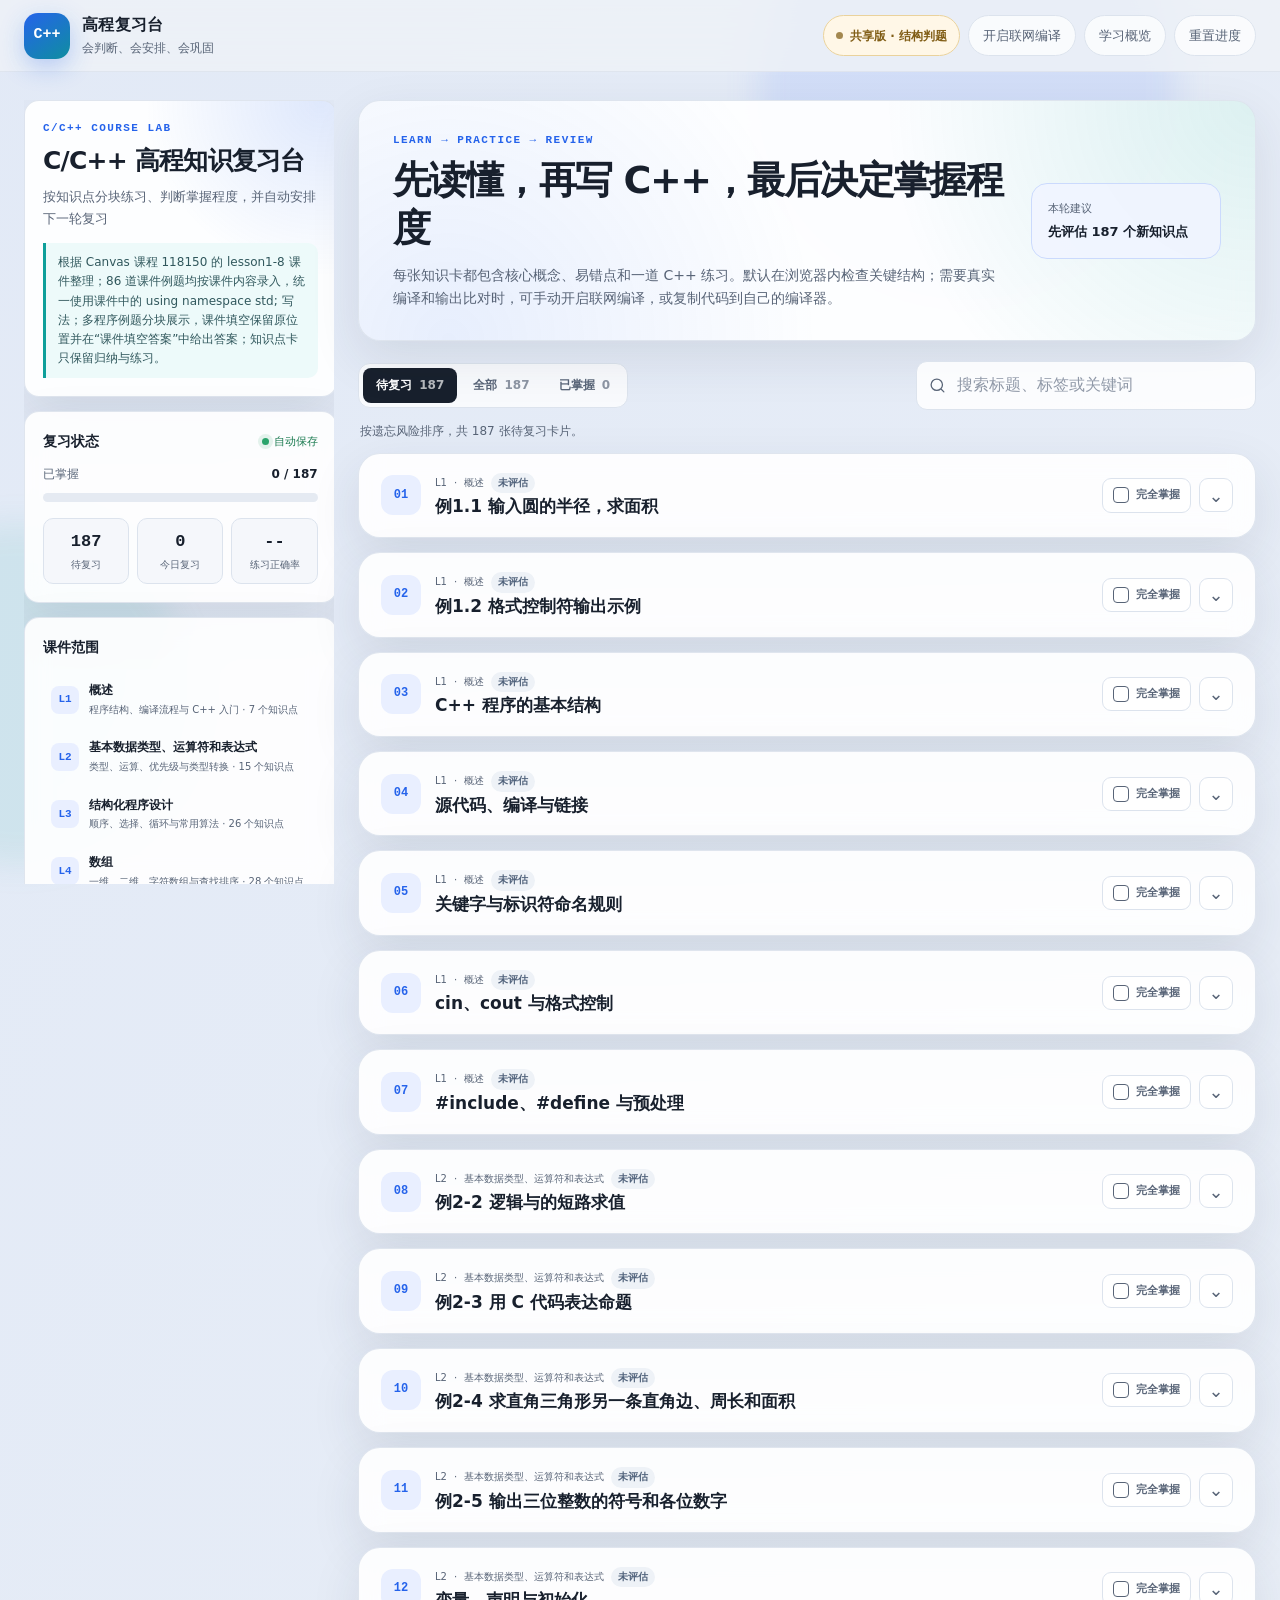
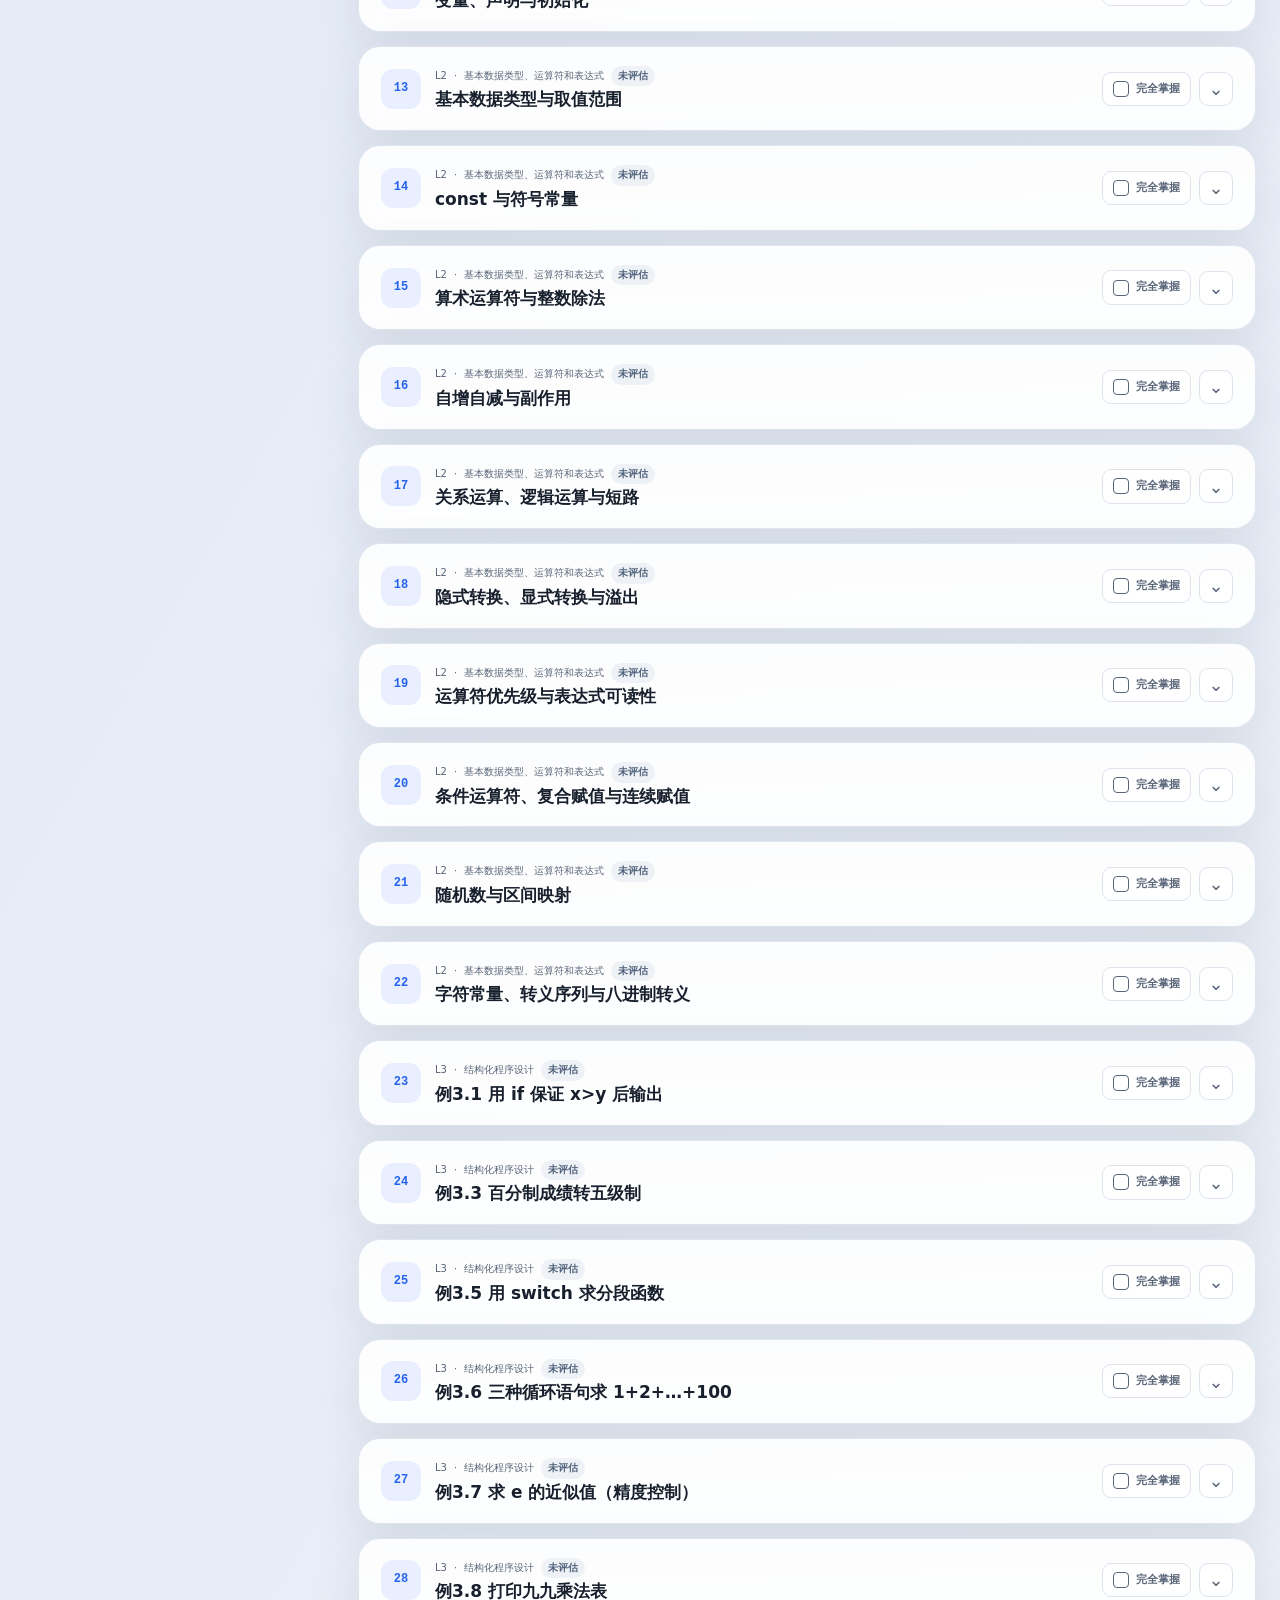
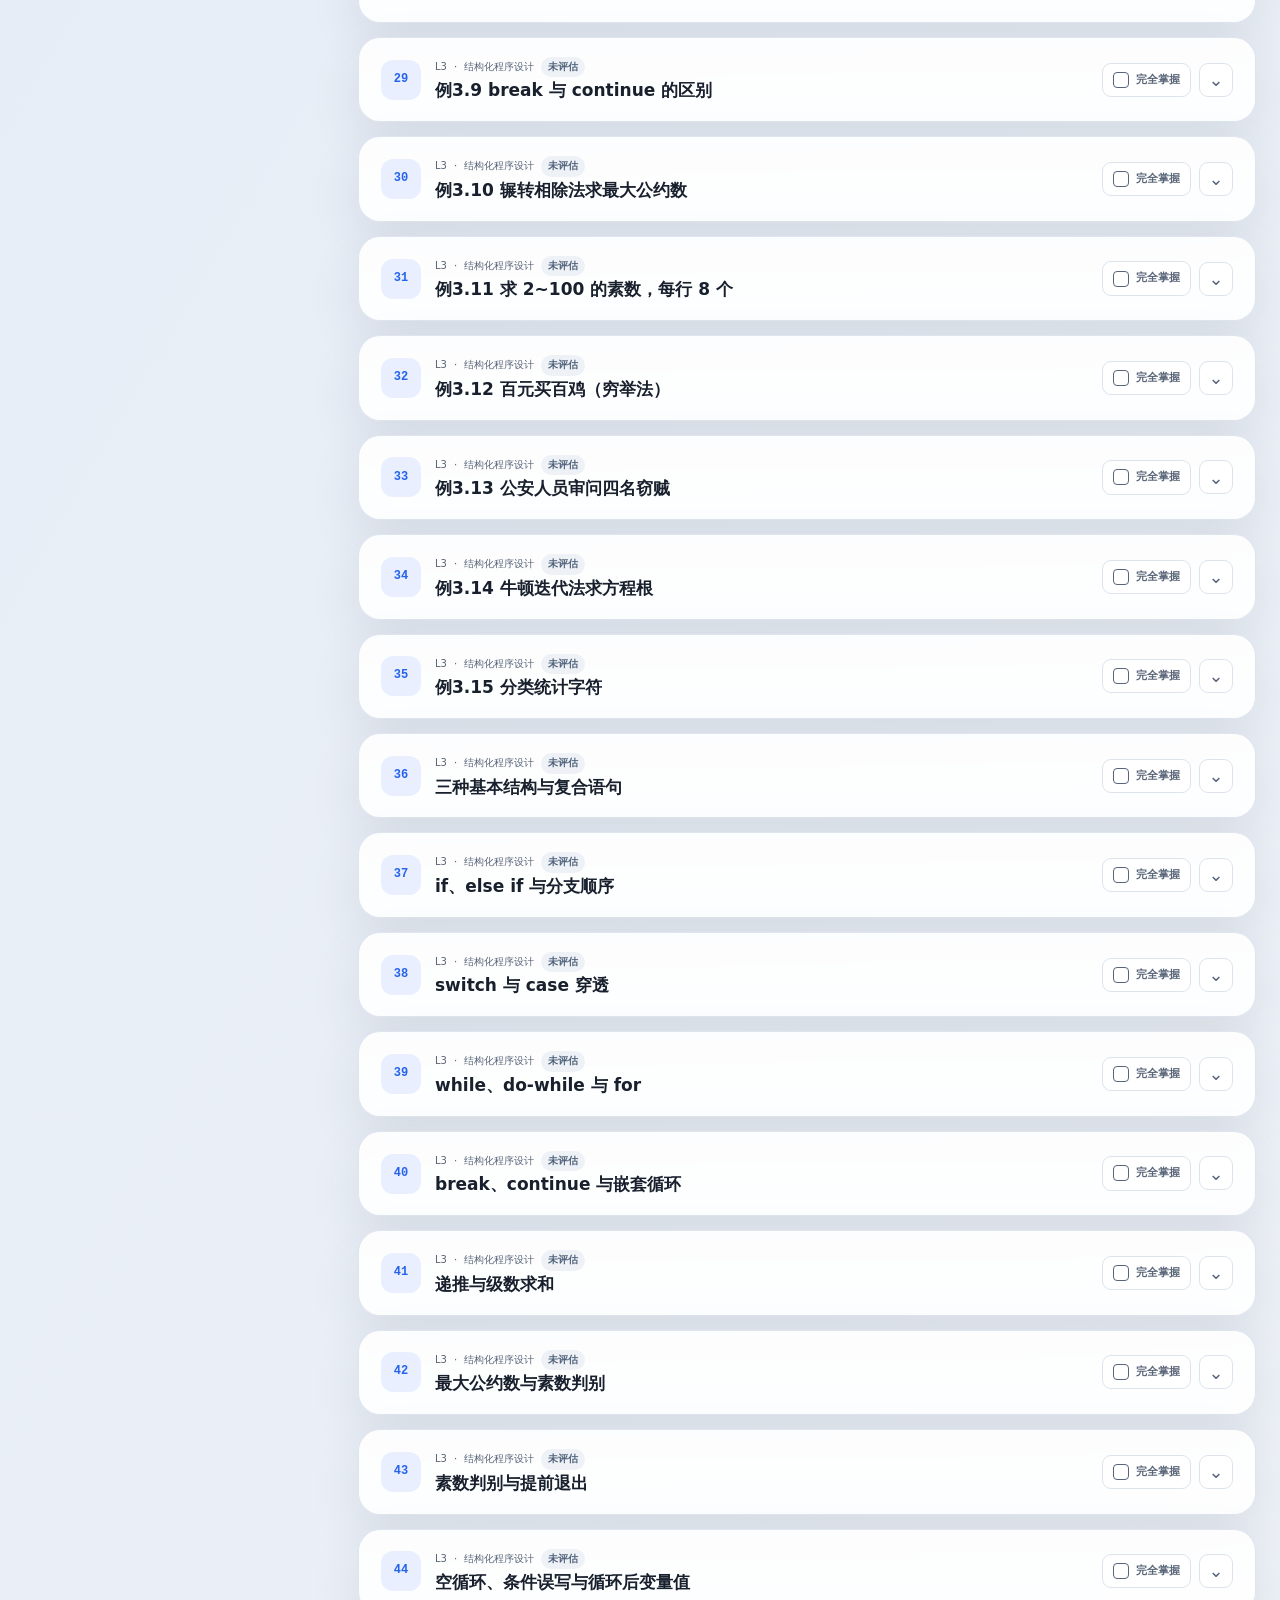
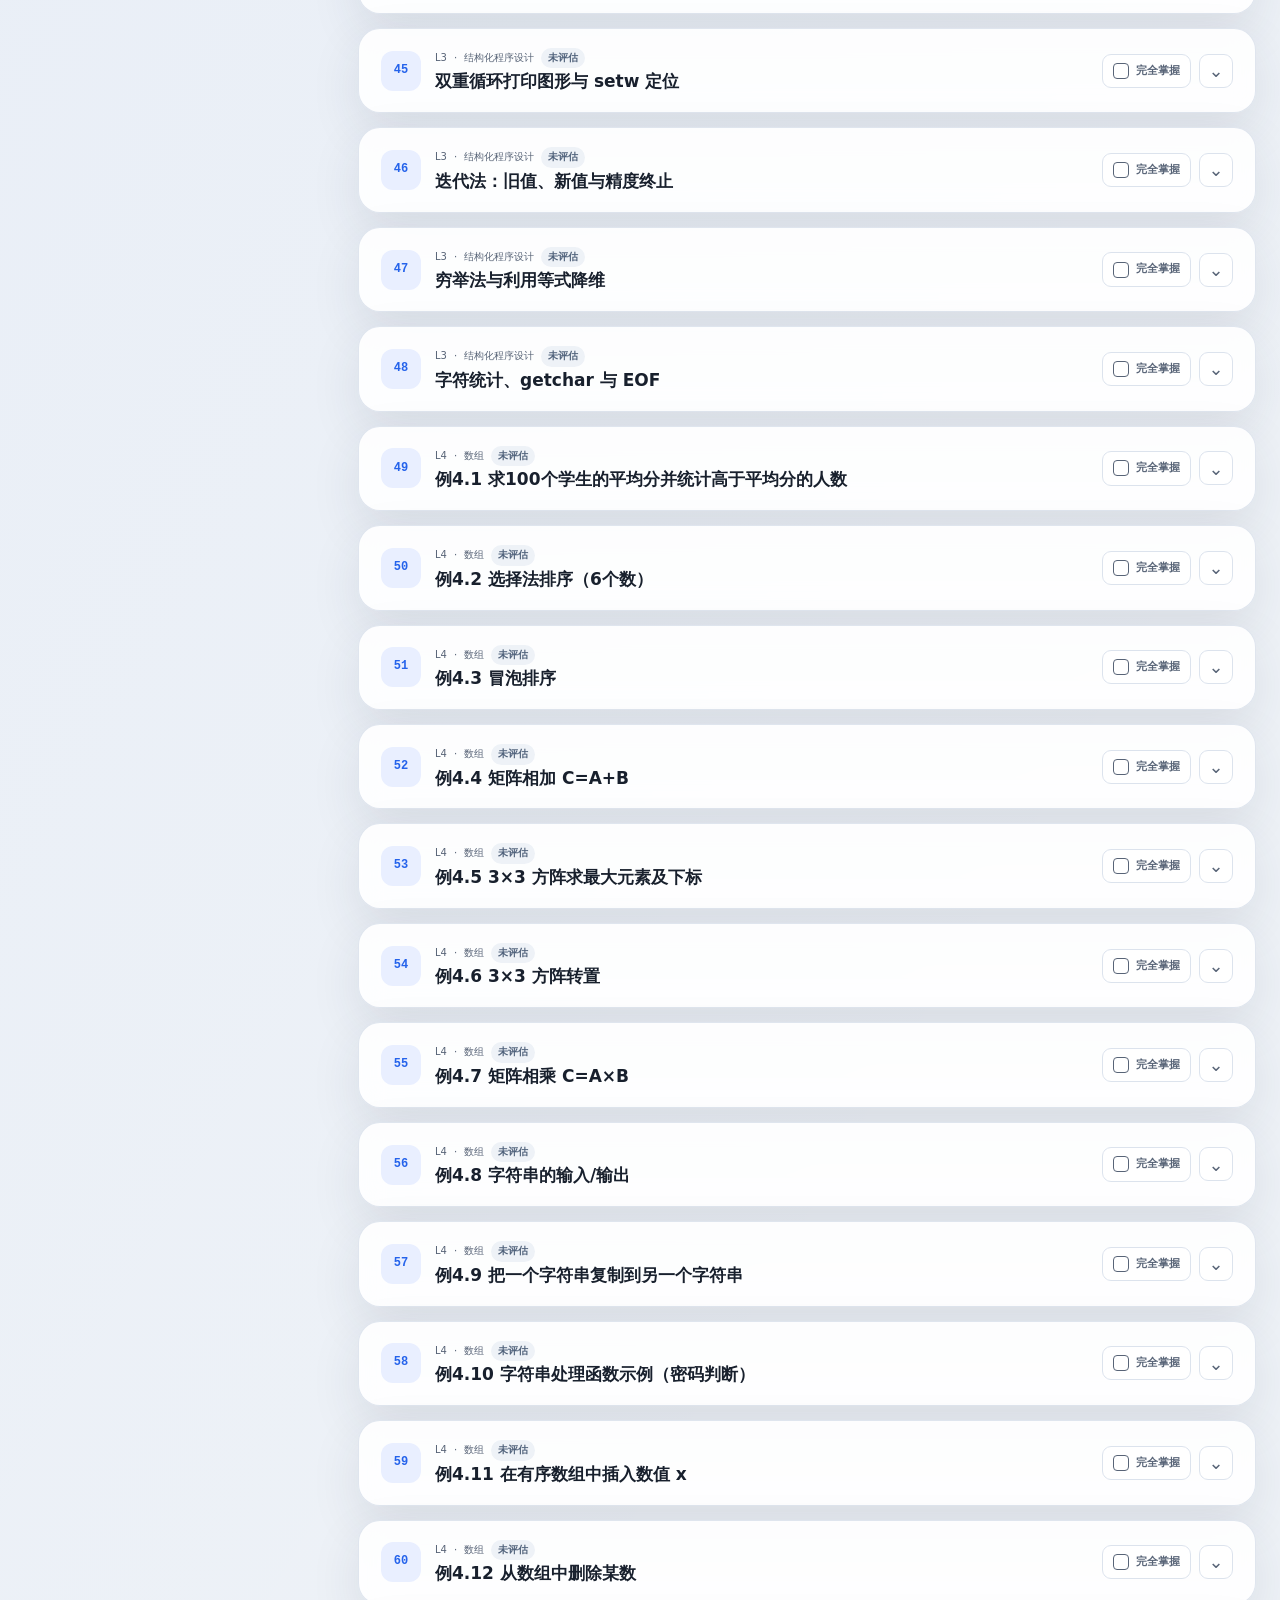
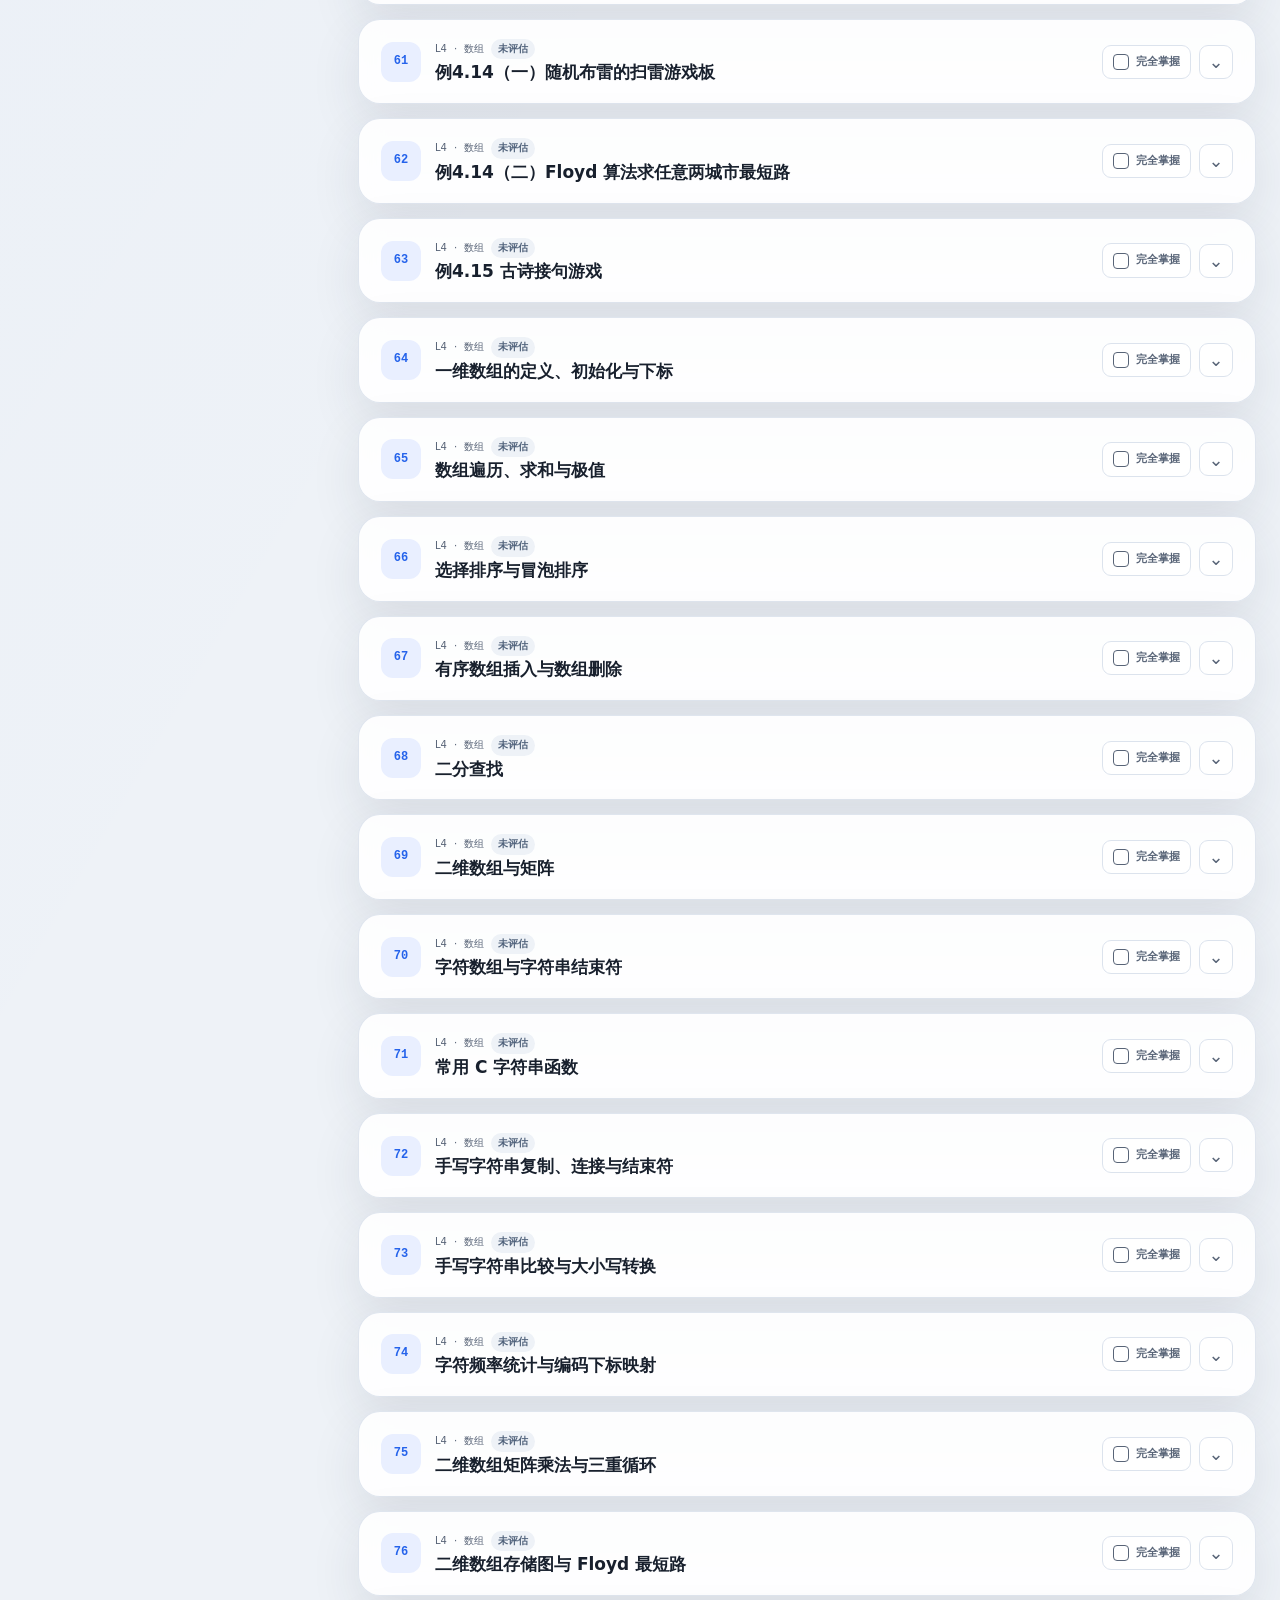
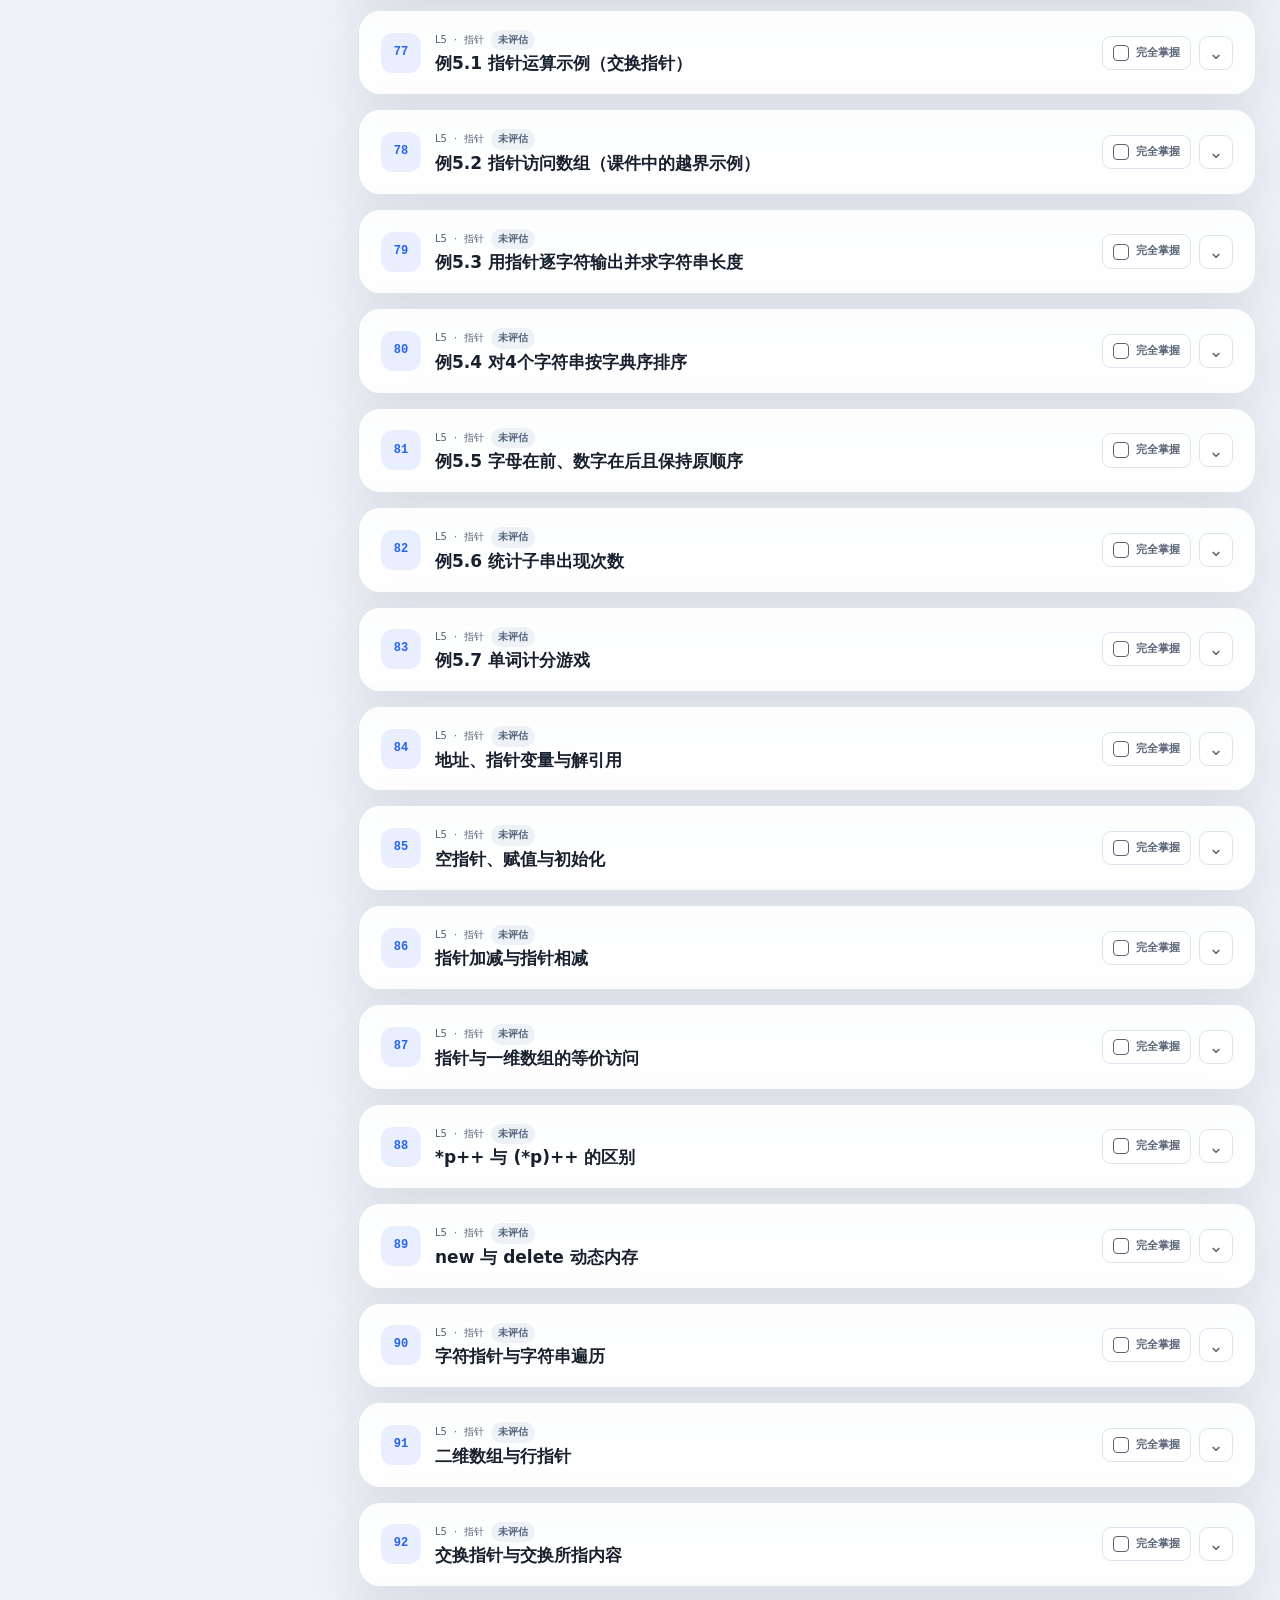
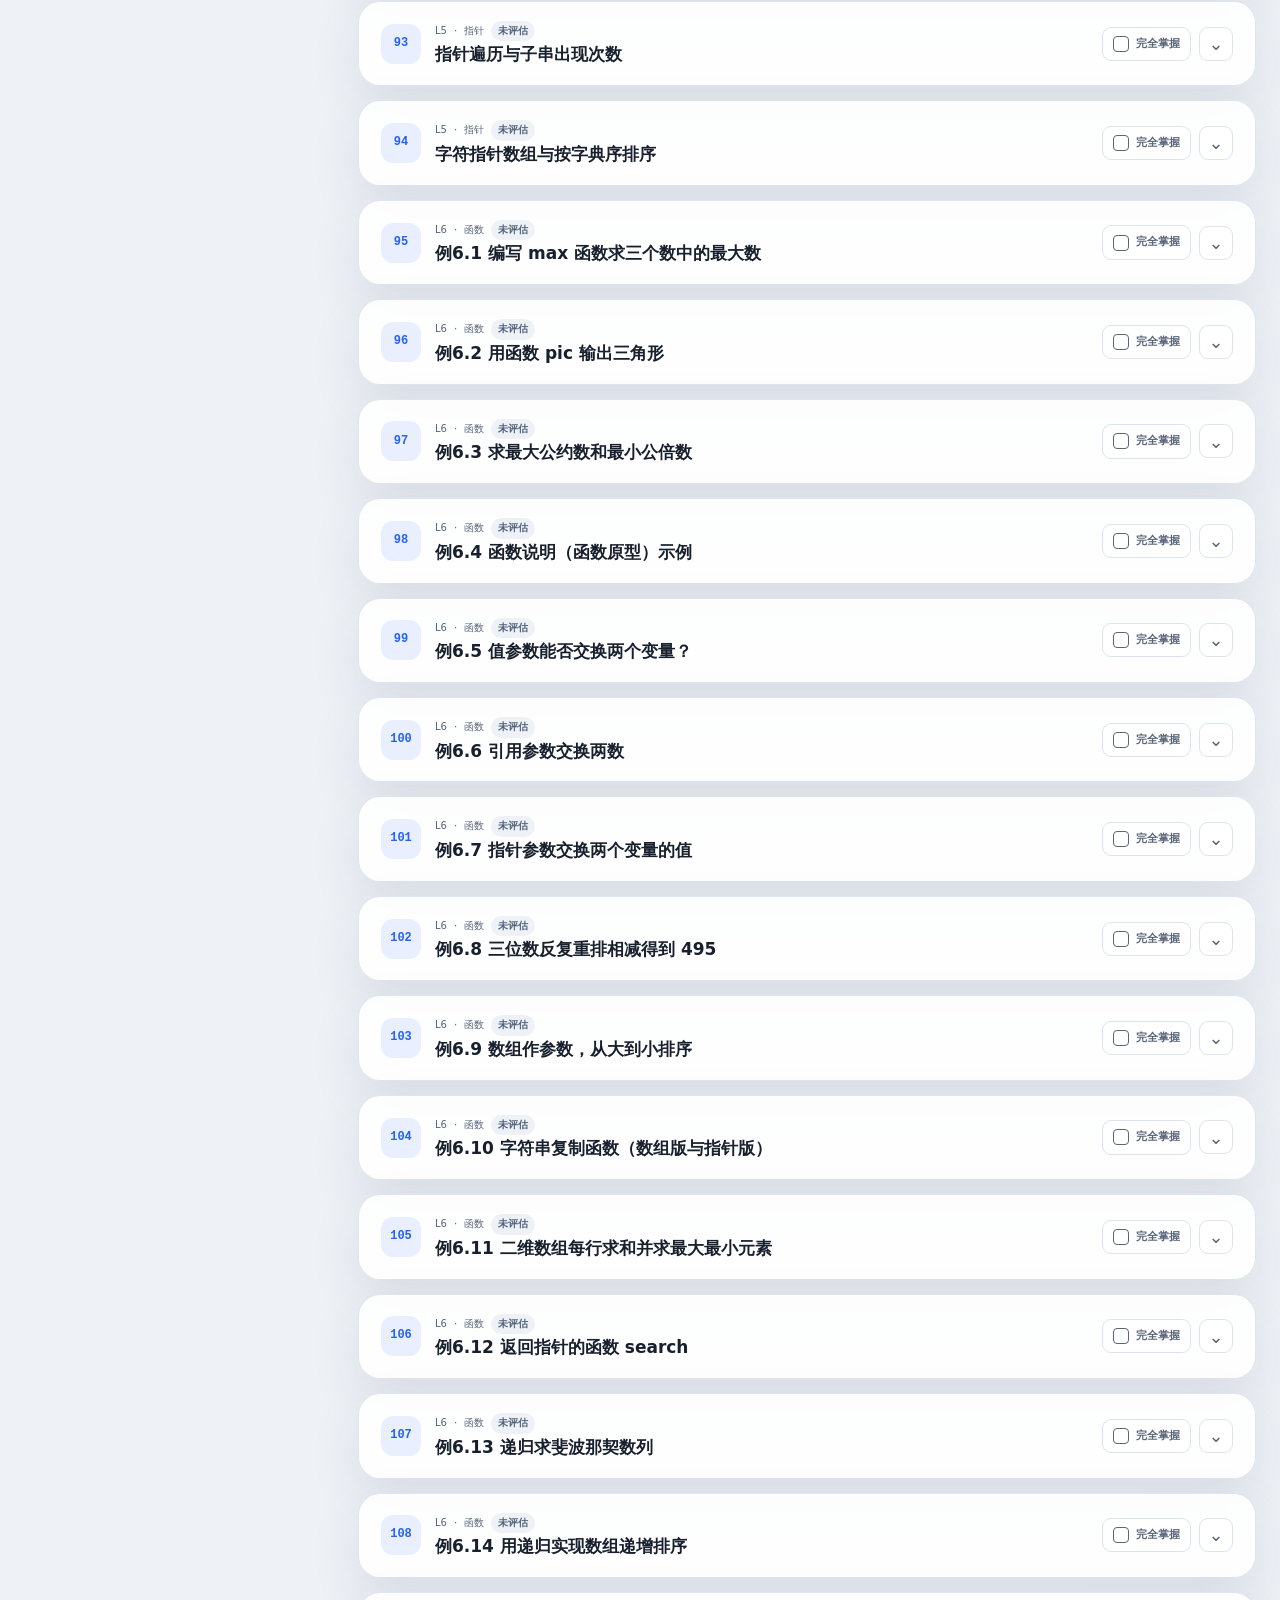
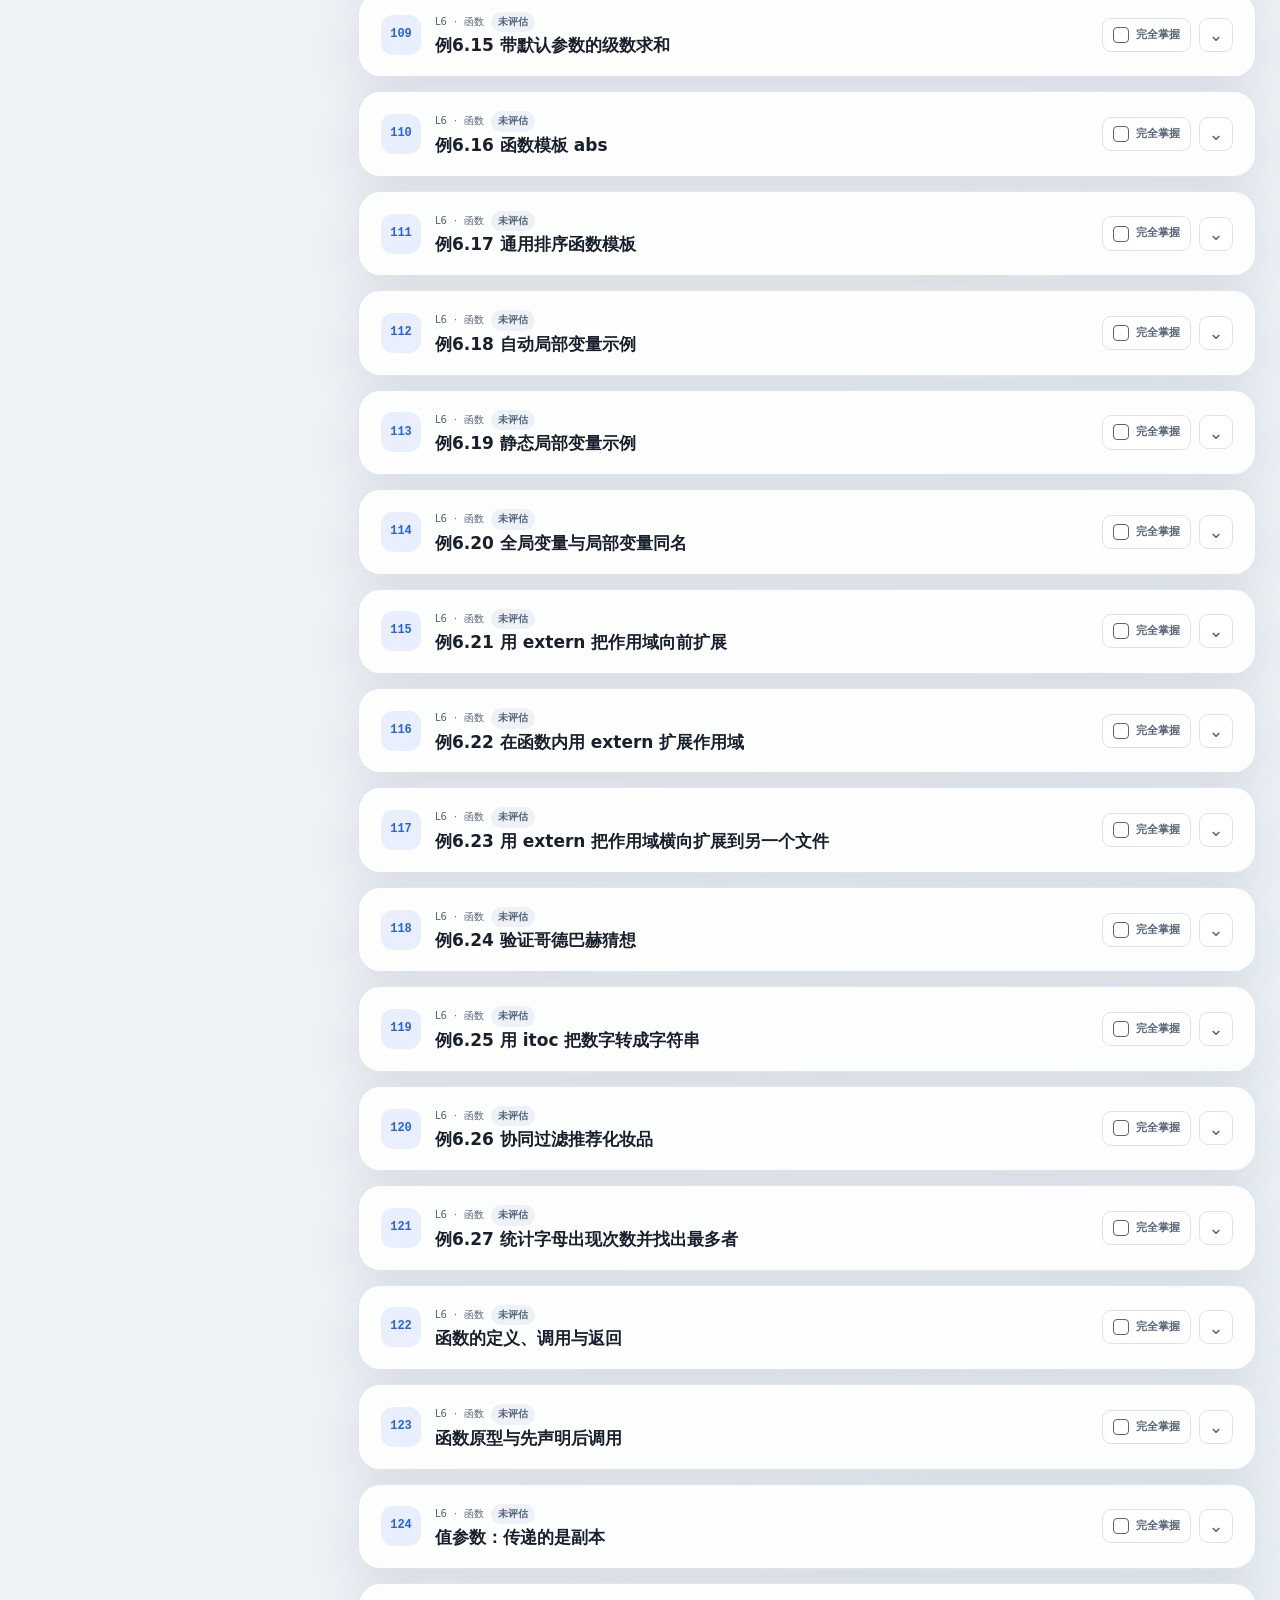
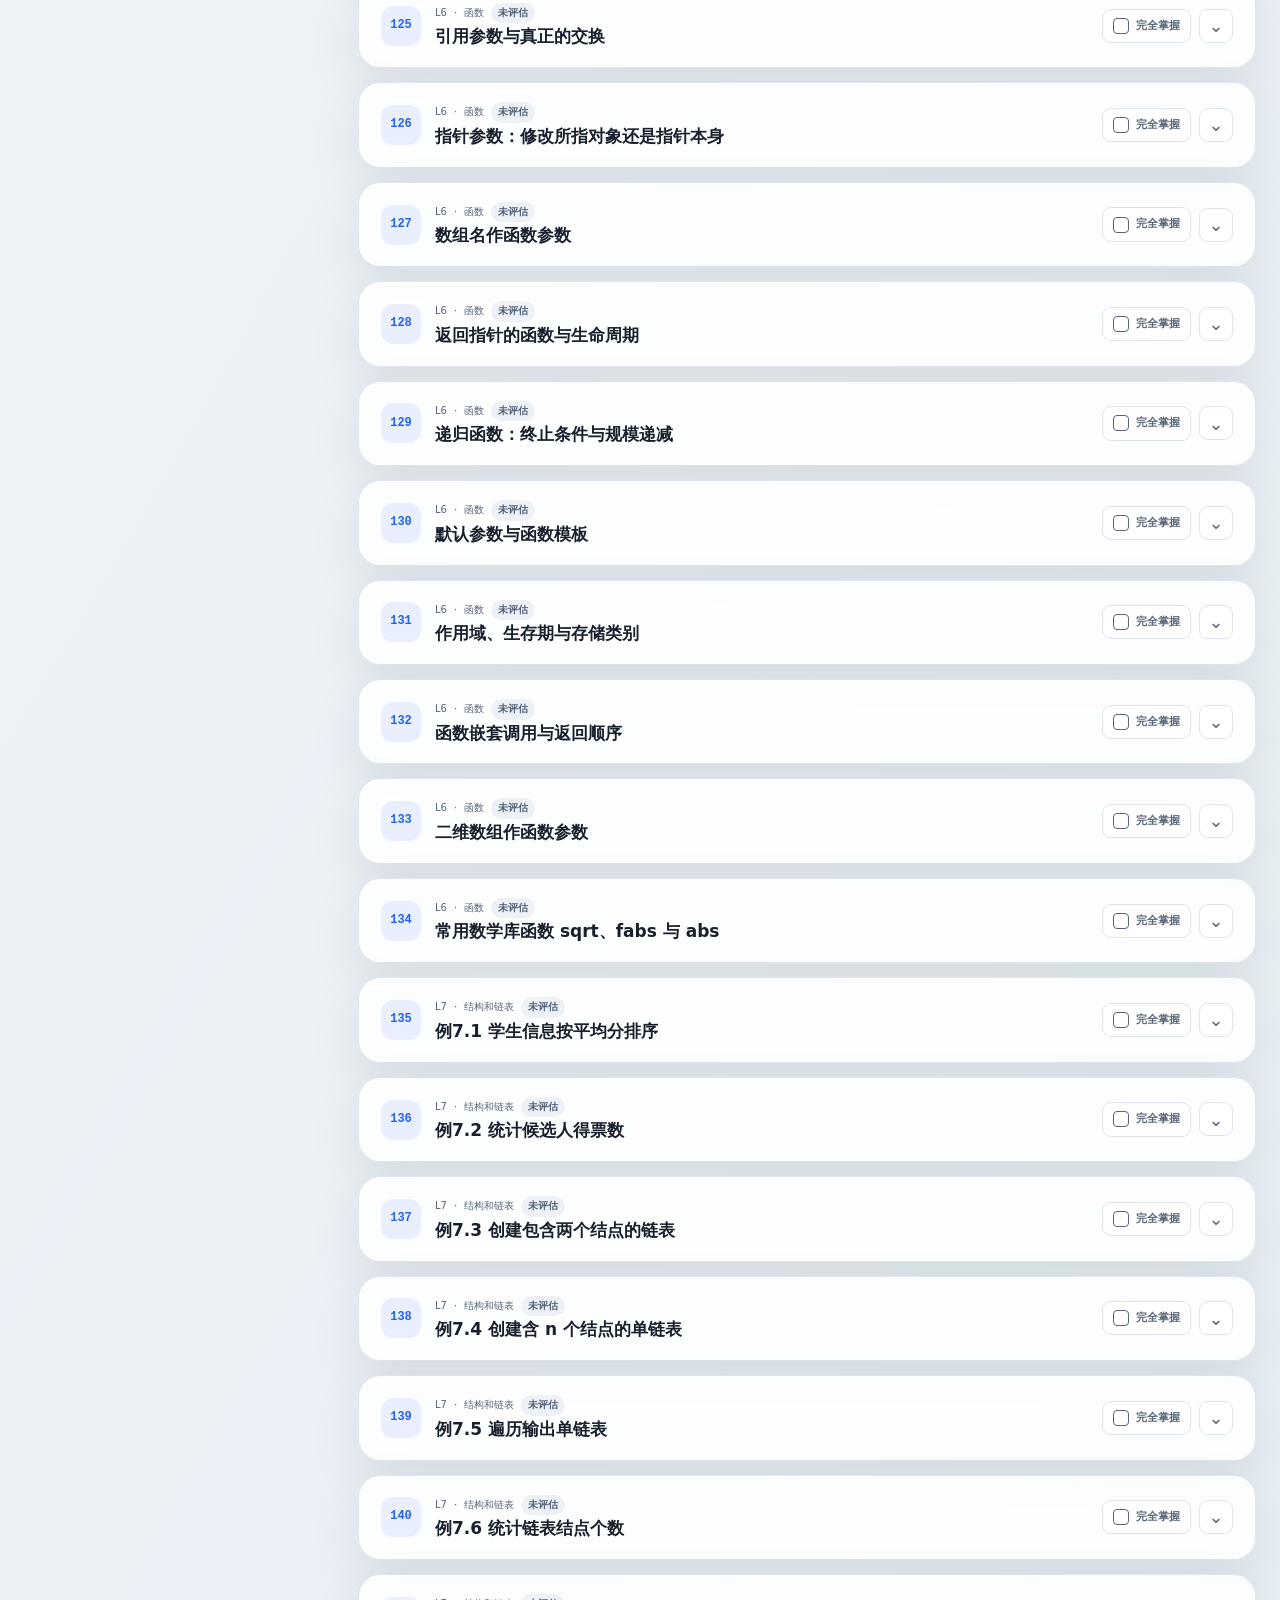
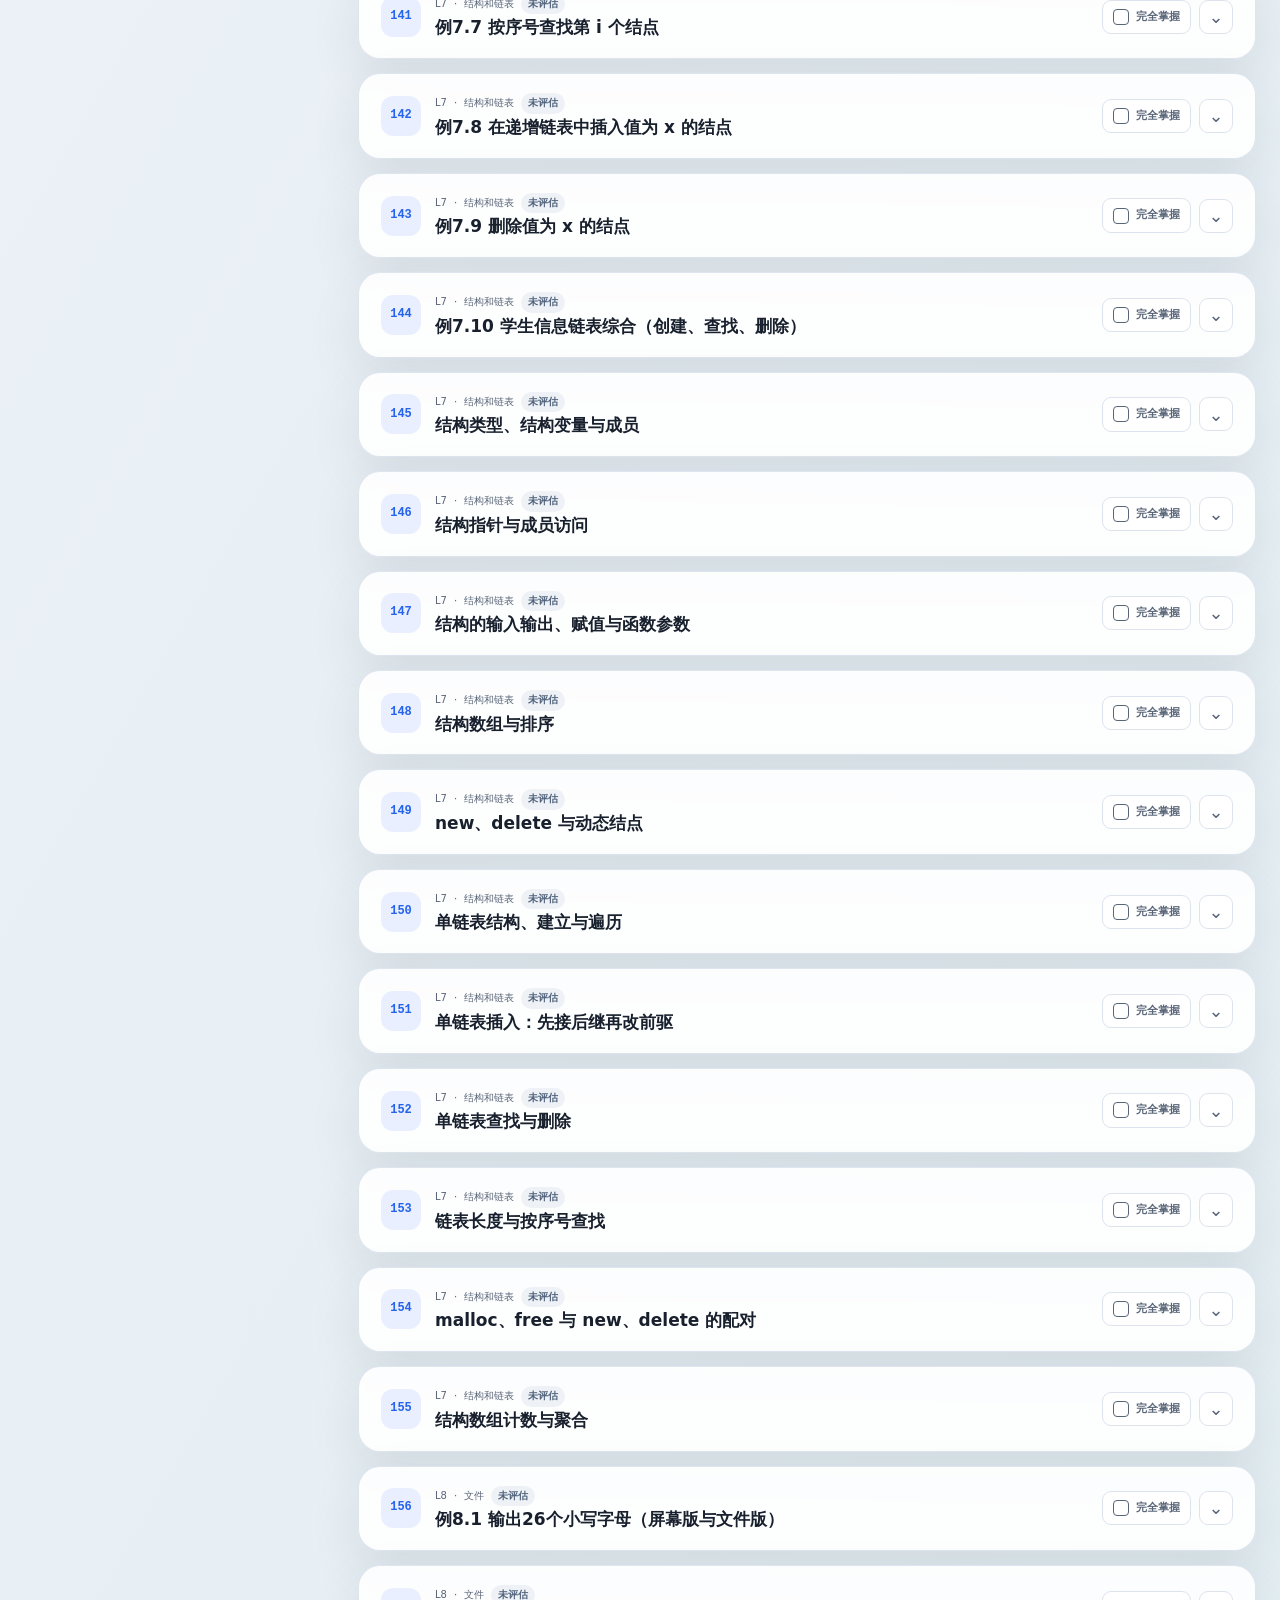
==== commit 99b5c39f: "统一复习台代码为课件写法并升级数据版本 6" ====
--- a/Cpp复习台-分享版.html
+++ b/Cpp复习台-分享版.html
@@ -1838,9 +1838,9 @@
   "meta": {
     "title": "C/C++ 高程知识复习台",
     "subtitle": "按知识点分块练习、判断掌握程度，并自动安排下一轮复习",
-    "version": 5,
+    "version": 6,
     "updatedAt": "2026-11-19",
-    "sourceNote": "根据 Canvas 课程 118150 的 lesson1-8 课件整理；86 道课件例题均按课件原文录入，多程序例题分块展示，课件填空保留原位置并在“课件填空答案”中给出答案；知识点卡只保留归纳与练习，不再放自编示例。"
+    "sourceNote": "根据 Canvas 课程 118150 的 lesson1-8 课件整理；86 道课件例题均按课件内容录入，统一使用课件中的 using namespace std; 写法；多程序例题分块展示，课件填空保留原位置并在“课件填空答案”中给出答案；知识点卡只保留归纳与练习。"
   },
   "lessons": [
     {
@@ -1912,12 +1912,12 @@
       "overview": "课件第一个完整程序：用 #define 定义符号常量 PI，从键盘读入半径 r，计算并输出圆面积。它同时展示了 C++ 程序最基本的骨架。",
       "keyPoints": [
         "#include <iostream> 把输入输出头文件内容插入源文件，cin、cout 才能使用。",
-        "using namespace std; 之后可以直接写 cin、cout，不必写 std::cin、std::cout。",
+        "using namespace std; 之后可以直接写 cin、cout，不必再加命名空间限定。",
         "#define PI 3.14 是编译预处理中的符号常量，预处理阶段直接把 PI 替换成 3.14。",
         "main 函数是程序入口，int main() 表示返回 int，return 0 表示正常结束。"
       ],
       "pitfalls": [
-        "漏写 using namespace std; 时，必须写成 std::cin、std::cout。",
+        "漏写 using namespace std; 时，必须给 cin、cout 加上命名空间限定。",
         "把 #define PI 3.14 后面的分号写上，会把分号也替换进表达式。",
         "system(\"pause\") 需要 <cstdlib>（旧式写法常由 iostream 间接带入），只用于暂停观察结果。"
       ],
@@ -1936,7 +1936,7 @@
           {
             "section": 0,
             "line": 2,
-            "text": "std 是标准库命名空间。加了这一行，cin、cout 可以直接写；不加就要写 std::cin>>r;。"
+            "text": "std 是标准库命名空间。加了这一行，cin、cout 可以直接写；不加就要给标准库对象加命名空间限定。"
           },
           {
             "section": 0,
@@ -2065,13 +2065,13 @@
       ],
       "pitfalls": [
         "把 main 写成 Main；C++ 区分大小写。",
-        "忘记包含 <iostream> 却直接使用 std::cout。",
+        "忘记写 using namespace std;，却直接使用 cout。",
         "把函数定义写在另一个函数内部。"
       ],
       "exercise": {
         "prompt": "编写一个完整程序，输出 Hello, C++! 后换行，并正常结束。",
         "starter": "#include <iostream>\n\nint main() {\n    // 在这里完成输出\n\n    return 0;\n}",
-        "hint": "使用 std::cout、字符串字面量、<< 和 std::endl。",
+        "hint": "使用 cout、字符串字面量、<< 和 endl。",
         "checks": [
           {
             "label": "包含 iostream 头文件",
@@ -2083,17 +2083,17 @@
           },
           {
             "label": "输出指定文本",
-            "pattern": "std\\s*::\\s*cout\\s*<<\\s*\"Hello,\\s*C\\+\\+!\""
+            "pattern": "\\bcout\\s*<<\\s*\"Hello,\\s*C\\+\\+!\""
           },
           {
             "label": "输出后换行",
-            "pattern": "(?:std\\s*::\\s*endl|['\"]\\\\n['\"])"
+            "pattern": "(?:endl|['\"]\\\\n['\"])"
           }
         ],
-        "solution": "#include <iostream>\n\nint main() {\n    std::cout << \"Hello, C++!\" << std::endl;\n    return 0;\n}",
-        "explanation": "这道题考查程序骨架与最基本的输出。可以写成 std::endl，也可以在字符串末尾写 \\n。",
+        "solution": "#include <iostream>\nusing namespace std;\n\nint main() {\n    cout << \"Hello, C++!\" << endl;\n    return 0;\n}",
+        "explanation": "这道题考查程序骨架与最基本的输出。可以写成 endl，也可以在字符串末尾写 \\n。",
         "commonMistakes": [
-          "漏写 std:: 命名空间限定。",
+          "漏写 using namespace std;。",
           "漏掉 main 函数或 return 0。",
           "字符串引号不配对。"
         ]
@@ -2123,7 +2123,7 @@
       ],
       "exercise": {
         "prompt": "补全一个名为 add 的函数定义，接收两个 int 并返回它们的和；main 已经调用它。",
-        "starter": "#include <iostream>\n\nint add(int a, int b);\n\n// 在这里补充函数定义\n\nint main() {\n    std::cout << add(2, 3);\n    return 0;\n}",
+        "starter": "#include <iostream>\nusing namespace std;\n\nint add(int a, int b);\n\n// 在这里补充函数定义\n\nint main() {\n    cout << add(2, 3);\n    return 0;\n}",
         "hint": "函数定义需要返回类型、函数名、参数列表和函数体。",
         "checks": [
           {
@@ -2135,7 +2135,7 @@
             "pattern": "\\breturn\\s+[^;]*(?:a\\s*\\+\\s*b|b\\s*\\+\\s*a)\\s*;"
           }
         ],
-        "solution": "#include <iostream>\n\nint add(int a, int b) {\n    return a + b;\n}\n\nint main() {\n    std::cout << add(2, 3);\n    return 0;\n}",
+        "solution": "#include <iostream>\nusing namespace std;\n\nint add(int a, int b) {\n    return a + b;\n}\n\nint main() {\n    cout << add(2, 3);\n    return 0;\n}",
         "explanation": "函数定义提供函数体，使链接器能够找到 add 的实现。返回表达式可以写 a + b 或 b + a。",
         "commonMistakes": [
           "只在声明后加分号，仍然没有函数体。",
@@ -2597,7 +2597,7 @@
       ],
       "exercise": {
         "prompt": "声明并初始化两个变量：int 类型 score 为 90，double 类型 rate 为 0.5。",
-        "starter": "#include <iostream>\n\nint main() {\n    // 声明并初始化 score 和 rate\n\n    std::cout << score << \" \" << rate;\n    return 0;\n}",
+        "starter": "#include <iostream>\nusing namespace std;\n\nint main() {\n    // 声明并初始化 score 和 rate\n\n    cout << score << \" \" << rate;\n    return 0;\n}",
         "hint": "可以在变量名后用 = 或花括号初始化。",
         "checks": [
           {
@@ -2609,7 +2609,7 @@
             "pattern": "\\bdouble\\s+rate\\s*(?:=\\s*0?\\.5|\\{\\s*0?\\.5\\s*\\})\\s*;"
           }
         ],
-        "solution": "#include <iostream>\n\nint main() {\n    int score{90};\n    double rate{0.5};\n    std::cout << score << \" \" << rate;\n    return 0;\n}",
+        "solution": "#include <iostream>\nusing namespace std;\n\nint main() {\n    int score=90;\n    double rate=0.5;\n    cout << score << \" \" << rate;\n    return 0;\n}",
         "explanation": "声明时直接初始化最稳妥。花括号初始化既清晰，也能帮助发现不允许的窄化转换。",
         "commonMistakes": [
           "只声明不赋值，随后直接读取。",
@@ -2661,10 +2661,10 @@
           },
           {
             "label": "输出三个变量",
-            "pattern": "std\\s*::\\s*cout[\\s\\S]*(?:grade[\\s\\S]*passed[\\s\\S]*ratio|grade[\\s\\S]*ratio[\\s\\S]*passed|passed[\\s\\S]*grade[\\s\\S]*ratio|passed[\\s\\S]*ratio[\\s\\S]*grade|ratio[\\s\\S]*grade[\\s\\S]*passed|ratio[\\s\\S]*passed[\\s\\S]*grade)"
+            "pattern": "\\bcout\\s*<<[\\s\\S]*(?:grade[\\s\\S]*passed[\\s\\S]*ratio|grade[\\s\\S]*ratio[\\s\\S]*passed|passed[\\s\\S]*grade[\\s\\S]*ratio|passed[\\s\\S]*ratio[\\s\\S]*grade|ratio[\\s\\S]*grade[\\s\\S]*passed|ratio[\\s\\S]*passed[\\s\\S]*grade)"
           }
         ],
-        "solution": "#include <iostream>\n\nint main() {\n    char grade = 'A';\n    bool passed = true;\n    double ratio = 0.75;\n    std::cout << grade << \" \" << passed << \" \" << ratio;\n    return 0;\n}",
+        "solution": "#include <iostream>\nusing namespace std;\n\nint main() {\n    char grade = 'A';\n    bool passed = true;\n    double ratio = 0.75;\n    cout << grade << \" \" << passed << \" \" << ratio;\n    return 0;\n}",
         "explanation": "类型名称和字面量形式必须匹配：字符用单引号，布尔值写 true/false，浮点数写小数点。",
         "commonMistakes": [
           "把 'A' 写成 \"A\"。",
@@ -2677,47 +2677,47 @@
     {
       "id": "l2-const",
       "lessonId": "lesson2",
-      "title": "const 与 constexpr",
-      "tags": [
-        "常量",
-        "只读",
-        "编译期"
-      ],
-      "overview": "const 表示对象在初始化后不可通过该名称修改；constexpr 进一步强调表达式可在编译期求值。",
-      "keyPoints": [
-        "const 变量必须在创建时初始化。",
-        "const 有助于表达意图并防止误修改。",
-        "constexpr 变量需要可用常量表达式初始化。",
-        "函数参数使用 const 引用可避免复制，同时禁止函数修改实参。"
-      ],
-      "pitfalls": [
-        "先声明 const 变量、稍后再赋值。",
-        "把 const 误认为“任何上下文都一定是编译期常量”。",
-        "函数参数写成 const 后仍尝试修改。"
+      "title": "const 与符号常量",
+      "tags": [
+        "const",
+        "符号常量",
+        "#define"
+      ],
+      "overview": "const 定义只读变量，必须在定义时初始化；#define 也可以定义符号常量，预处理时直接替换。",
+      "keyPoints": [
+        "const 变量在定义时必须初始化，之后不能通过变量名修改。",
+        "#define 定义的符号常量在预处理阶段做文本替换。",
+        "#define 行末不加分号，符号常量一般用大写字母。",
+        "const 变量有类型，编译器可以检查类型错误。"
+      ],
+      "pitfalls": [
+        "先写 const int maxStudents; 再在下一行赋值。",
+        "在 const 定义后再次赋值。",
+        "把 #define 写成语句并在行末加分号。"
       ],
       "exercise": {
-        "prompt": "声明编译期常量 int maxStudents 为 60，以及只读 double 变量 passRate 为 0.6。",
-        "starter": "#include <iostream>\n\nint main() {\n    // 完成两个常量声明\n\n    std::cout << maxStudents << \" \" << passRate;\n    return 0;\n}",
-        "hint": "需要编译期常量时使用 constexpr；仅表示只读时 const 即可。",
+        "prompt": "声明只读 int maxStudents 为 60，以及只读 double passRate 为 0.6。",
+        "starter": "#include <iostream>\nusing namespace std;\n\nint main() {\n    // 完成两个常量声明\n\n    cout << maxStudents << \" \" << passRate;\n    return 0;\n}",
+        "hint": "两个变量都用 const，并在定义时初始化。",
         "checks": [
           {
-            "label": "maxStudents 使用 constexpr 且为 60",
-            "pattern": "\\bconstexpr\\s+int\\s+maxStudents\\s*(?:=\\s*60|\\{\\s*60\\s*\\})\\s*;"
+            "label": "maxStudents 使用 const int 且为 60",
+            "pattern": "\\bconst\\s+int\\s+maxStudents\\s*=\\s*60\\s*;"
           },
           {
             "label": "passRate 使用 const double 且为 0.6",
-            "pattern": "\\bconst\\s+double\\s+passRate\\s*(?:=\\s*0?\\.6|\\{\\s*0?\\.6\\s*\\})\\s*;"
+            "pattern": "\\bconst\\s+double\\s+passRate\\s*=\\s*0?\\.6\\s*;"
           }
         ],
-        "solution": "#include <iostream>\n\nint main() {\n    constexpr int maxStudents = 60;\n    const double passRate = 0.6;\n    std::cout << maxStudents << \" \" << passRate;\n    return 0;\n}",
-        "explanation": "两者都必须初始化。constexpr 表达更强的编译期保证，const 主要表达只读语义。",
+        "solution": "#include <iostream>\nusing namespace std;\n\nint main() {\n    const int maxStudents = 60;\n    const double passRate = 0.6;\n    cout << maxStudents << \" \" << passRate;\n    return 0;\n}",
+        "explanation": "const 变量必须在定义时初始化，之后不能再赋值修改。",
         "commonMistakes": [
           "先写 const int maxStudents; 再在下一行赋值。",
-          "把 constexpr 写成 constexprt。",
-          "修改 const 变量。"
-        ]
-      },
-      "masteryHint": "能解释 const 与 constexpr 的共同点和区别。"
+          "在 const 定义后再次赋值。",
+          "把 #define 写成语句并在行末加分号。"
+        ]
+      },
+      "masteryHint": "能使用 const 和 #define 定义符号常量。"
     },
     {
       "id": "l2-arithmetic",
@@ -2752,22 +2752,22 @@
           },
           {
             "label": "除法前进行浮点转换",
-            "pattern": "(?:static_cast\\s*<\\s*double\\s*>\\s*\\(\\s*(?:total|count)\\s*\\)|(?:double\\s*)?\\(\\s*(?:total|count)\\s*\\))"
+            "pattern": "\\(\\s*double\\s*\\)\\s*\\(?\\s*(?:total|count)\\s*\\)?"
           },
           {
             "label": "用 total 除以 count",
-            "pattern": "(?:total\\s*/\\s*count|count\\s*/\\s*total)"
+            "pattern": "\\(\\s*double\\s*\\)\\s*\\(?\\s*(?:total|count)\\s*\\)?\\s*/\\s*(?:total|count)"
           },
           {
             "label": "输出 average",
-            "pattern": "std\\s*::\\s*cout[\\s\\S]*<<\\s*average\\s*;"
+            "pattern": "\\bcout\\s*<<\\s*average\\s*;"
           }
         ],
-        "solution": "#include <iostream>\n\nint main() {\n    int total = 7;\n    int count = 2;\n    double average = static_cast<double>(total) / count;\n    std::cout << average;\n    return 0;\n}",
+        "solution": "#include <iostream>\nusing namespace std;\n\nint main() {\n    int total = 7;\n    int count = 2;\n    double average = (double)(total) / count;\n    cout << average;\n    return 0;\n}",
         "explanation": "整数除以整数会先按整数规则计算。转换必须发生在除法之前。",
         "commonMistakes": [
           "写成 double average = total / count;，得到 3 后再转为 3.0。",
-          "写成 double(total / count)，转换时机仍然太晚。",
+          "写成 (double)(total / count)，转换时机仍然太晚。",
           "把 count 放在分子导致算成 2/7。"
         ]
       },
@@ -2798,7 +2798,7 @@
       ],
       "exercise": {
         "prompt": "已有 int x = 5。请用两条独立语句：先把前置自增结果赋给 int a，再把后置自增结果赋给 int b。",
-        "starter": "#include <iostream>\n\nint main() {\n    int x = 5;\n    // 分别创建 a 和 b\n\n    std::cout << x << \" \" << a << \" \" << b;\n    return 0;\n}",
+        "starter": "#include <iostream>\nusing namespace std;\n\nint main() {\n    int x = 5;\n    // 分别创建 a 和 b\n\n    cout << x << \" \" << a << \" \" << b;\n    return 0;\n}",
         "hint": "前置写作 ++x，后置写作 x++。",
         "checks": [
           {
@@ -2814,7 +2814,7 @@
             "pattern": "int\\s+a[^;]*;[\\s\\S]*int\\s+b[^;]*;"
           }
         ],
-        "solution": "#include <iostream>\n\nint main() {\n    int x = 5;\n    int a = ++x;\n    int b = x++;\n    std::cout << x << \" \" << a << \" \" << b;\n    return 0;\n}",
+        "solution": "#include <iostream>\nusing namespace std;\n\nint main() {\n    int x = 5;\n    int a = ++x;\n    int b = x++;\n    cout << x << \" \" << a << \" \" << b;\n    return 0;\n}",
         "explanation": "拆分语句后求值顺序清楚，也不会把多个副作用塞进同一个复杂表达式。",
         "commonMistakes": [
           "写成 int a = x++; int b = ++x;，得到不同结果。",
@@ -2850,7 +2850,7 @@
       ],
       "exercise": {
         "prompt": "已有 int score。请创建 bool passed，当 score 在 0 到 100（含端点）时设为 true。",
-        "starter": "#include <iostream>\n\nint main() {\n    int score = 88;\n    // 创建 passed\n\n    std::cout << passed;\n    return 0;\n}",
+        "starter": "#include <iostream>\nusing namespace std;\n\nint main() {\n    int score = 88;\n    // 创建 passed\n\n    cout << passed;\n    return 0;\n}",
         "hint": "使用两个比较，并用 && 连接。",
         "checks": [
           {
@@ -2870,7 +2870,7 @@
             "pattern": "(?:score\\s*>=\\s*0\\s*&&\\s*score\\s*<=\\s*100|score\\s*<=\\s*100\\s*&&\\s*score\\s*>=\\s*0)"
           }
         ],
-        "solution": "#include <iostream>\n\nint main() {\n    int score = 88;\n    bool passed = score >= 0 && score <= 100;\n    std::cout << passed;\n    return 0;\n}",
+        "solution": "#include <iostream>\nusing namespace std;\n\nint main() {\n    int score = 88;\n    bool passed = score >= 0 && score <= 100;\n    cout << passed;\n    return 0;\n}",
         "explanation": "每个比较单独写完整，再通过 && 组合，才能正确表达闭区间。",
         "commonMistakes": [
           "写成 0 <= score <= 100。",
@@ -2886,15 +2886,15 @@
       "title": "隐式转换、显式转换与溢出",
       "tags": [
         "类型转换",
-        "static_cast",
+        "强制转换",
         "溢出"
       ],
-      "overview": "不同类型混合运算时会进行转换。隐式转换方便但可能丢失信息；需要明确意图时使用 static_cast 等显式转换。",
-      "keyPoints": [
-        "double 转 int 会丢弃小数部分，不会自动四舍五入。",
-        "有符号整数溢出是严重错误，不能依赖其回绕结果。",
-        "花括号初始化能阻止某些危险的窄化转换。",
-        "显式转换应尽量使用 static_cast，而不是随意使用 C 风格强制转换。"
+      "overview": "不同类型混合运算时会进行转换。隐式转换方便但可能丢失信息；需要明确意图时使用 C 风格强制转换，例如 (int)value。",
+      "keyPoints": [
+        "赋值和混合运算可能发生隐式类型转换。",
+        "把浮点数转成整数会向零方向截断小数部分。",
+        "显式转换应写成 (类型)表达式，并清楚说明转换目的。",
+        "超出目标类型范围时结果不可靠。"
       ],
       "pitfalls": [
         "认为 3.9 转 int 会得到 4。",
@@ -2902,28 +2902,28 @@
         "把浮点数精度误差误认为编译器随机出错。"
       ],
       "exercise": {
-        "prompt": "已有 double value = 3.9。请使用 static_cast 把它显式转换为 int，保存到 whole 并输出。",
+        "prompt": "已有 double value = 3.9。请使用 C 风格强制转换 (int)value 把它显式转换为 int，保存到 whole 并输出。",
         "starter": "#include <iostream>\n\nint main() {\n    double value = 3.9;\n    // 显式转换并输出\n\n    return 0;\n}",
-        "hint": "语法是 static_cast<int>(value)。",
+        "hint": "语法是 (int)value，也可以写成 (int)(value)。",
         "checks": [
           {
             "label": "声明 int whole",
             "pattern": "\\bint\\s+whole\\s*="
           },
           {
-            "label": "使用 static_cast<int>(value)",
-            "pattern": "static_cast\\s*<\\s*int\\s*>\\s*\\(\\s*value\\s*\\)"
+            "label": "使用 (int) 强制转换 value",
+            "pattern": "\\(\\s*int\\s*\\)\\s*\\(?\\s*value\\s*\\)?"
           },
           {
             "label": "输出 whole",
-            "pattern": "std\\s*::\\s*cout[\\s\\S]*<<\\s*whole\\s*;"
+            "pattern": "\\bcout\\s*<<\\s*whole\\s*;"
           }
         ],
-        "solution": "#include <iostream>\n\nint main() {\n    double value = 3.9;\n    int whole = static_cast<int>(value);\n    std::cout << whole;\n    return 0;\n}",
+        "solution": "#include <iostream>\nusing namespace std;\n\nint main() {\n    double value = 3.9;\n    int whole = (int)(value);\n    cout << whole;\n    return 0;\n}",
         "explanation": "显式转换让读者知道这里故意把浮点数转成整数，并接受小数部分被截断。",
         "commonMistakes": [
-          "使用 std::round 却声称发生了截断。",
-          "转换语法写成 static_cast<int>value。",
+          "使用 round 却声称发生了截断。",
+          "转换语法写成 (int value)，漏掉右括号。",
           "认为输出会是 4。"
         ]
       },
@@ -2953,7 +2953,7 @@
       ],
       "exercise": {
         "prompt": "已有 a、b、c。请计算 (a + b) * c，保存到 int result。必须显式表达先加后乘。",
-        "starter": "#include <iostream>\n\nint main() {\n    int a = 2;\n    int b = 3;\n    int c = 4;\n    // 计算 result\n\n    std::cout << result;\n    return 0;\n}",
+        "starter": "#include <iostream>\nusing namespace std;\n\nint main() {\n    int a = 2;\n    int b = 3;\n    int c = 4;\n    // 计算 result\n\n    cout << result;\n    return 0;\n}",
         "hint": "括号会提高 a + b 的计算优先级。",
         "checks": [
           {
@@ -2969,7 +2969,7 @@
             "pattern": "\\(\\s*a\\s*\\+\\s*b\\s*\\)\\s*\\*\\s*c"
           }
         ],
-        "solution": "#include <iostream>\n\nint main() {\n    int a = 2;\n    int b = 3;\n    int c = 4;\n    int result = (a + b) * c;\n    std::cout << result;\n    return 0;\n}",
+        "solution": "#include <iostream>\nusing namespace std;\n\nint main() {\n    int a = 2;\n    int b = 3;\n    int c = 4;\n    int result = (a + b) * c;\n    cout << result;\n    return 0;\n}",
         "explanation": "括号强制先算 a + b，再乘 c，得到 20。",
         "commonMistakes": [
           "写成 a + b * c，得到 14。",
@@ -3136,7 +3136,7 @@
         "starter": "#include <iostream>\nusing namespace std;\n\nint main() {\n    // 定义字符并输出整数与字符\n    return 0;\n}",
         "sampleInput": "",
         "expectedOutput": "66 B",
-        "hint": "使用 static_cast<int>(c) 输出整数值，再用 cout 输出字符。",
+        "hint": "使用 (int)c 输出整数值，再用 cout 输出字符。",
         "checks": [
           {
             "label": "定义八进制字符常量",
@@ -3144,14 +3144,14 @@
           },
           {
             "label": "转换为整数输出",
-            "pattern": "static_cast\\s*<\\s*int\\s*>\\s*\\(\\s*c\\s*\\)|\\bint\\s*\\(\\s*c\\s*\\)"
+            "pattern": "\\(\\s*int\\s*\\)\\s*\\(?\\s*c\\s*\\)?"
           },
           {
             "label": "输出字符本身",
             "pattern": "\\bcout\\s*<<[\\s\\S]*<<\\s*c\\b"
           }
         ],
-        "solution": "#include <iostream>\nusing namespace std;\n\nint main() {\n    char c = '\\102';\n    cout << static_cast<int>(c) << ' ' << c << endl;\n    return 0;\n}",
+        "solution": "#include <iostream>\nusing namespace std;\n\nint main() {\n    char c = '\\102';\n    cout << (int)(c) << ' ' << c << endl;\n    return 0;\n}",
         "explanation": "八进制 102 转为十进制是 66，对应字符 B；转换为 int 后输出的是编码值。",
         "commonMistakes": [
           "把 '\\102' 当成十进制 102。",
@@ -4153,7 +4153,7 @@
             "pattern": "\\bcout\\s*<<"
           }
         ],
-        "solution": "#include <iostream>\nusing namespace std;\n\nint main() {\n    int year;\n    cin >> year;\n    bool leap = (year % 4 == 0 && year % 100 != 0) || year % 400 == 0;\n    if (leap) {\n        cout << \"leap\" << endl;\n    } else {\n        cout << \"common\" << endl;\n    }\n    return 0;\n}",
+        "solution": "#include <iostream>\nusing namespace std;\n\nint main() {\n    int year;\n    cin >> year;\n    int leap = (year % 4 == 0 && year % 100 != 0) || year % 400 == 0;\n    if (leap) {\n        cout << \"leap\" << endl;\n    } else {\n        cout << \"common\" << endl;\n    }\n    return 0;\n}",
         "explanation": "先判断普通闰年条件，再与整百年条件用 || 合并。括号确保判断逻辑符合题意。",
         "commonMistakes": [
           "写成 year%4==0 || year%400==0，漏掉“不能被 100 整除”。",
@@ -4545,7 +4545,7 @@
             "pattern": "prime[\\s\\S]*composite|composite[\\s\\S]*prime"
           }
         ],
-        "solution": "#include <iostream>\nusing namespace std;\n\nint main() {\n    int n;\n    cin >> n;\n    bool isPrime = n >= 2;\n    for (int i = 2; i <= n / i; ++i) {\n        if (n % i == 0) {\n            isPrime = false;\n            break;\n        }\n    }\n    cout << (isPrime ? \"prime\" : \"composite\") << endl;\n    return 0;\n}",
+        "solution": "#include <iostream>\nusing namespace std;\n\nint main() {\n    int n;\n    cin >> n;\n    int isPrime = n >= 2;\n    for (int i = 2; i <= n / i; ++i) {\n        if (n % i == 0) {\n            isPrime = 0;\n            break;\n        }\n    }\n    cout << (isPrime ? \"prime\" : \"composite\") << endl;\n    return 0;\n}",
         "explanation": "i<=n/i 等价于 i*i<=n，但可减少大数乘法溢出风险。",
         "commonMistakes": [
           "从 i=1 开始试除。",
@@ -4824,7 +4824,7 @@
       "overview": "cin >> 字符串会在空白处停止。需要处理整行或逐字符统计时，应使用 getline 或 getchar，并正确识别字符类别和结束条件。",
       "keyPoints": [
         "cin >> s 通常只读取一个不含空白的单词。",
-        "getline(cin, s) 可以读取一整行。",
+        "cin.getline(s, n) 可以把一整行读入字符数组。",
         "getchar() 返回 int，便于与 EOF 比较。",
         "字母范围可写成 ch>='A'&&ch<='Z' 等。",
         "数字字符的范围是 '0' 到 '9'。"
@@ -4837,18 +4837,18 @@
       ],
       "exercise": {
         "prompt": "读取一整行，统计字母、数字和其它字符的数量，依次用空格输出。",
-        "starter": "#include <iostream>\n#include <string>\nusing namespace std;\n\nint main() {\n    string s;\n    getline(cin, s);\n    int letters = 0, digits = 0, other = 0;\n    // 统计三类字符\n    cout << letters << ' ' << digits << ' ' << other << endl;\n    return 0;\n}",
-        "sampleInput": "Ab3!",
+        "starter": "#include <iostream>\nusing namespace std;\n\nint main() {\n    char s[200];\n    cin.getline(s, 200);\n    int letters = 0, digits = 0, other = 0;\n    // 统计三类字符\n    cout << letters << ' ' << digits << ' ' << other << endl;\n    return 0;\n}",
+        "sampleInput": "Ab3!\n",
         "expectedOutput": "2 1 1",
-        "hint": "遍历 s 的每个字符，先判断字母，再判断数字，其余归入 other。",
+        "hint": "用下标遍历 s，先判断字母，再判断数字，其余归入 other。",
         "checks": [
           {
             "label": "读取一整行",
-            "pattern": "\\bgetline\\s*\\("
-          },
-          {
-            "label": "遍历字符串",
-            "pattern": "\\bfor\\s*\\([^)]*:[^)]*\\bs\\b\\)|\\bs\\s*\\.\\s*size\\s*\\("
+            "pattern": "cin\\s*\\.\\s*getline\\s*\\("
+          },
+          {
+            "label": "按下标遍历字符数组",
+            "pattern": "for\\s*\\(\\s*int\\s+\\w+\\s*=\\s*0\\s*;[\\s\\S]*s\\s*\\["
           },
           {
             "label": "判断大写或小写字母",
@@ -4859,7 +4859,7 @@
             "pattern": "'0'[\\s\\S]*'9'"
           }
         ],
-        "solution": "#include <iostream>\n#include <string>\nusing namespace std;\n\nint main() {\n    string s;\n    getline(cin, s);\n    int letters = 0, digits = 0, other = 0;\n    for (char ch : s) {\n        if ((ch >= 'A' && ch <= 'Z') || (ch >= 'a' && ch <= 'z')) ++letters;\n        else if (ch >= '0' && ch <= '9') ++digits;\n        else ++other;\n    }\n    cout << letters << ' ' << digits << ' ' << other << endl;\n    return 0;\n}",
+        "solution": "#include <iostream>\nusing namespace std;\n\nint main() {\n    char s[200];\n    cin.getline(s, 200);\n    int letters = 0, digits = 0, other = 0;\n    for (int i = 0; s[i] != '\\0'; ++i) {\n        if ((s[i] >= 'A' && s[i] <= 'Z') || (s[i] >= 'a' && s[i] <= 'z')) ++letters;\n        else if (s[i] >= '0' && s[i] <= '9') ++digits;\n        else ++other;\n    }\n    cout << letters << ' ' << digits << ' ' << other << endl;\n    return 0;\n}",
         "explanation": "样例中 A、b 是字母，3 是数字，! 是其它字符。",
         "commonMistakes": [
           "使用 cin>>s，空格后的内容会丢失。",
@@ -6051,13 +6051,15 @@
             "pattern": "\\bcout\\s*<<"
           }
         ],
-        "solution": "#include <iostream>\nusing namespace std;\n\nint main() {\n    int a[5];\n    for (int i = 0; i < 5; ++i) cin >> a[i];\n    for (int i = 0; i < 4; ++i) {\n        for (int j = 0; j < 4 - i; ++j) {\n            if (a[j] > a[j + 1]) {\n                int t = a[j];\n                a[j] = a[j + 1];\n                a[j + 1] = t;\n            }\n        }\n    }\n    for (int x : a) cout << x << ' ';\n    cout << endl;\n    return 0;\n}",
+        "solution": "#include <iostream>\nusing namespace std;\n\nint main() {\n    int a[5];\n    for (int i = 0; i < 5; ++i) cin >> a[i];\n    for (int i = 0; i < 4; ++i) {\n        for (int j = 0; j < 4 - i; ++j) {\n            if (a[j] > a[j + 1]) {\n                int t = a[j];\n                a[j] = a[j + 1];\n                a[j + 1] = t;\n            }\n        }\n    }\n    for (int i = 0; i < 5; ++i) cout << a[i] << ' ';\n    cout << endl;\n    return 0;\n}",
         "explanation": "每轮冒泡把当前未排序部分的最大值送到末尾，因此内层终点逐轮前移。",
         "commonMistakes": [
           "内层条件写成 j<5，访问 a[5] 越界。",
           "升序却用 a[j] < a[j+1] 交换。",
           "外层轮数不足，数组没有完全有序。"
-        ]
+        ],
+        "sampleInput": "5 3 8 1 2\n",
+        "expectedOutput": "1 2 3 5 8"
       },
       "masteryHint": "能分别写出选择排序和冒泡排序，并说明各自交换次数的特点。"
     },
@@ -7184,21 +7186,21 @@
       "lessonId": "lesson5",
       "title": "空指针、赋值与初始化",
       "tags": [
-        "nullptr",
+        "NULL",
         "NULL",
         "初始化",
         "指针赋值"
       ],
-      "overview": "指针变量必须在使用前指向有效对象，或者明确设为空指针。现代 C++ 使用 nullptr 表示不指向任何对象，解引用空指针属于严重错误。",
-      "keyPoints": [
-        "空指针可初始化为 nullptr。",
+      "overview": "指针变量必须在使用前指向有效对象，或者明确设为空指针。现代 C++ 使用 NULL 表示不指向任何对象，解引用空指针属于严重错误。",
+      "keyPoints": [
+        "空指针可初始化为 NULL。",
         "同类型指针之间可以赋值，表示指向同一对象。",
         "不能把普通整数直接赋给指针变量。",
         "指针赋值改变的是“指向哪里”，解引用赋值改变的是“指向对象的值”。",
-        "使用可能为空的指针前应先判断 p!=nullptr。"
-      ],
-      "pitfalls": [
-        "认为 p=nullptr 会自动释放对象。",
+        "使用可能为空的指针前应先判断 p!=NULL。"
+      ],
+      "pitfalls": [
+        "认为 p=NULL 会自动释放对象。",
         "对空指针执行 *p。",
         "用 delete 释放从未 new 的普通变量地址。",
         "混淆 p=&x 与 *p=x。"
@@ -7206,7 +7208,7 @@
       "exercise": {
         "prompt": "读取整数 value，让指针 p 指向它；只有 p 不为空时输出 *p。",
         "starter": "#include <iostream>\nusing namespace std;\n\nint main() {\n    int value;\n    cin >> value;\n    int *p = &value;\n    // 判空后输出\n    return 0;\n}",
-        "hint": "判断 p != nullptr 后再访问 *p。",
+        "hint": "判断 p != NULL 后再访问 *p。",
         "checks": [
           {
             "label": "定义并初始化指针",
@@ -7214,18 +7216,18 @@
           },
           {
             "label": "判断指针非空",
-            "pattern": "p\\s*!=\\s*nullptr|nullptr\\s*!=\\s*p"
+            "pattern": "p\\s*!=\\s*NULL|NULL\\s*!=\\s*p"
           },
           {
             "label": "通过指针输出",
             "pattern": "\\bcout\\s*<<\\s*\\*\\s*p"
           }
         ],
-        "solution": "#include <iostream>\nusing namespace std;\n\nint main() {\n    int value;\n    cin >> value;\n    int *p = &value;\n    if (p != nullptr) {\n        cout << *p << endl;\n    }\n    return 0;\n}",
+        "solution": "#include <iostream>\nusing namespace std;\n\nint main() {\n    int value;\n    cin >> value;\n    int *p = &value;\n    if (p != NULL) {\n        cout << *p << endl;\n    }\n    return 0;\n}",
         "explanation": "p 指向局部变量 value，只要 value 仍在作用域内，p 就保持有效。",
         "commonMistakes": [
           "把 if(p) 理解为判断 *p 是否为 0；它实际判断指针是否非空。",
-          "把 nullptr 当作数值 0 进行指针加减。",
+          "把 NULL 当作普通数值 0 进行指针加减。",
           "返回局部变量地址，函数结束后指针悬空。"
         ]
       },
@@ -7497,7 +7499,7 @@
             "pattern": "\\+\\+\\s*\\w+|\\w+\\s*\\+\\+"
           }
         ],
-        "solution": "#include <iostream>\n#include <cctype>\nusing namespace std;\n\nint main() {\n    char s[200];\n    cin.getline(s, 200);\n    const char *p = s;\n    int count = 0;\n    while (*p != '\\0') {\n        if (isalpha(static_cast<unsigned char>(*p))) ++count;\n        ++p;\n    }\n    cout << count << endl;\n    return 0;\n}",
+        "solution": "#include <iostream>\n#include <cctype>\nusing namespace std;\n\nint main() {\n    char s[200];\n    cin.getline(s, 200);\n    const char *p = s;\n    int count = 0;\n    while (*p != '\\0') {\n        if (isalpha((unsigned char)(*p))) ++count;\n        ++p;\n    }\n    cout << count << endl;\n    return 0;\n}",
         "explanation": "p 在字符串有效区域内移动；isalpha 判断当前字符是否为字母。",
         "commonMistakes": [
           "忘记移动 p，造成死循环。",
@@ -8144,38 +8146,38 @@
       "example": {
         "title": "例6.7 指针参数交换两个变量的值",
         "source": "课件 lesson6 · P21",
-        "code": "#include <iostream>\nvoid swap(int * ,int * );\nint main()\n{\nint a,b;\ncin>>a>>b;\nswap(&a,&b);\ncout<<\"a=\"<<a<<\" b=\"<<b<<endl;\nsystem(\"pause\");\nreturn 0;\n}\nvoid swap(int *x,int *y)\n{ int temp=*x;*x=*y;*y=temp; }",
+        "code": "#include <iostream>\nusing namespace std;\nvoid swap(int * ,int * );\nint main()\n{\nint a,b;\ncin>>a>>b;\nswap(&a,&b);\ncout<<\"a=\"<<a<<\" b=\"<<b<<endl;\nsystem(\"pause\");\nreturn 0;\n}\nvoid swap(int *x,int *y)\n{ int temp=*x;*x=*y;*y=temp; }",
         "output": "输入 10 20 时输出：a=20 b=10",
         "explanation": "x 存放 a 的地址，*x 就是 a；y 存放 b 的地址，*y 就是 b。temp=*x 保存 a 的值，*x=*y 把 b 的值写到 a，*y=temp 把原 a 的值写到 b。课件还给出反例：只交换 x、y 两个指针，a、b 的内容不会变。",
         "notes": [
           {
             "section": 0,
-            "line": 2,
+            "line": 3,
             "text": "函数原型，两个形参都是 int 指针。"
           },
           {
             "section": 0,
-            "line": 7,
+            "line": 8,
             "text": "实参必须是地址，才能让形参指向 a、b。"
           },
           {
             "section": 0,
-            "line": 12,
+            "line": 13,
             "text": "x、y 存放地址。"
           },
           {
             "section": 0,
-            "line": 13,
+            "line": 14,
             "text": "保存 x 所指变量（a）的值。"
           },
           {
             "section": 0,
-            "line": 13,
+            "line": 14,
             "text": "把 y 所指变量（b）的值写到 a。"
           },
           {
             "section": 0,
-            "line": 13,
+            "line": 14,
             "text": "把保存的 a 原值写到 b。"
           }
         ]
@@ -9657,7 +9659,7 @@
             "pattern": "\\bsquare\\s*\\(\\s*7\\s*\\)"
           }
         ],
-        "solution": "#include <iostream>\n\nint square(int x) {\n    return x * x;\n}\n\nint main() {\n    std::cout << square(7);\n    return 0;\n}",
+        "solution": "#include <iostream>\nusing namespace std;\n\nint square(int x) {\n    return x * x;\n}\n\nint main() {\n    cout << square(7);\n    return 0;\n}",
         "explanation": "函数把平方计算封装起来。参数 x 是形参，调用 square(7) 时复制实参 7 给 x。",
         "commonMistakes": [
           "函数体写在 main 内部。",
@@ -9708,7 +9710,7 @@
             "pattern": "\\badd\\s*\\(\\s*4\\s*,\\s*6\\s*\\)"
           }
         ],
-        "solution": "#include <iostream>\n\nint add(int, int);\n\nint main() {\n    std::cout << add(4, 6);\n    return 0;\n}\n\nint add(int a, int b) {\n    return a + b;\n}",
+        "solution": "#include <iostream>\nusing namespace std;\n\nint add(int, int);\n\nint main() {\n    cout << add(4, 6);\n    return 0;\n}\n\nint add(int a, int b) {\n    return a + b;\n}",
         "explanation": "声明解决调用顺序问题，定义提供真正实现。",
         "commonMistakes": [
           "只保留声明，没有函数体。",
@@ -9759,7 +9761,7 @@
             "pattern": "\\btwice\\s*\\(\\s*9\\s*\\)"
           }
         ],
-        "solution": "#include <iostream>\n\nint twice(int x) {\n    return 2 * x;\n}\n\nint main() {\n    std::cout << twice(9);\n    return 0;\n}",
+        "solution": "#include <iostream>\nusing namespace std;\n\nint twice(int x) {\n    return 2 * x;\n}\n\nint main() {\n    cout << twice(9);\n    return 0;\n}",
         "explanation": "twice 接收的是值副本，但计算结果通过 return 返回给 main。",
         "commonMistakes": [
           "参数写成引用，虽然本题仍可运行，但语义不再是只读值传递。",
@@ -9815,7 +9817,7 @@
             "pattern": "\\bminMax\\s*\\(\\s*a\\s*,\\s*b\\s*,\\s*lo\\s*,\\s*hi\\s*\\)"
           }
         ],
-        "solution": "#include <iostream>\n\nvoid minMax(int a, int b, int& minValue, int& maxValue) {\n    if (a < b) {\n        minValue = a;\n        maxValue = b;\n    } else {\n        minValue = b;\n        maxValue = a;\n    }\n}\n\nint main() {\n    int a = 8, b = 3, lo, hi;\n    minMax(a, b, lo, hi);\n    std::cout << lo << ' ' << hi;\n    return 0;\n}",
+        "solution": "#include <iostream>\nusing namespace std;\n\nvoid minMax(int a, int b, int& minValue, int& maxValue) {\n    if (a < b) {\n        minValue = a;\n        maxValue = b;\n    } else {\n        minValue = b;\n        maxValue = a;\n    }\n}\n\nint main() {\n    int a = 8, b = 3, lo, hi;\n    minMax(a, b, lo, hi);\n    cout << lo << ' ' << hi;\n    return 0;\n}",
         "explanation": "引用参数让函数能同时写出两个结果。调用时直接传 lo、hi。",
         "commonMistakes": [
           "把 lo、hi 传成地址，导致参数类型不匹配。",
@@ -9871,7 +9873,7 @@
             "pattern": "\\bsumDiff\\s*\\([^)]*&\\s*s\\s*,\\s*&\\s*d\\s*\\)"
           }
         ],
-        "solution": "#include <iostream>\n\nvoid sumDiff(int a, int b, int* sum, int* diff) {\n    *sum = a + b;\n    *diff = a - b;\n}\n\nint main() {\n    int s, d;\n    sumDiff(7, 3, &s, &d);\n    std::cout << s << ' ' << d;\n    return 0;\n}",
+        "solution": "#include <iostream>\nusing namespace std;\n\nvoid sumDiff(int a, int b, int* sum, int* diff) {\n    *sum = a + b;\n    *diff = a - b;\n}\n\nint main() {\n    int s, d;\n    sumDiff(7, 3, &s, &d);\n    cout << s << ' ' << d;\n    return 0;\n}",
         "explanation": "指针参数通过解引用写入调用者对象。",
         "commonMistakes": [
           "写成 sum = a + b，只修改函数内指针副本。",
@@ -9927,7 +9929,7 @@
             "pattern": "\\baddOne\\s*\\(\\s*a\\s*,\\s*3\\s*\\)"
           }
         ],
-        "solution": "#include <iostream>\n\nvoid addOne(int a[], int n) {\n    for (int i = 0; i < n; ++i) {\n        ++a[i];\n    }\n}\n\nint main() {\n    int a[3] = {1, 2, 3};\n    addOne(a, 3);\n    for (int i = 0; i < 3; ++i) {\n        std::cout << a[i] << ' ';\n    }\n    return 0;\n}",
+        "solution": "#include <iostream>\nusing namespace std;\n\nvoid addOne(int a[], int n) {\n    for (int i = 0; i < n; ++i) {\n        ++a[i];\n    }\n}\n\nint main() {\n    int a[3] = {1, 2, 3};\n    addOne(a, 3);\n    for (int i = 0; i < 3; ++i) {\n        cout << a[i] << ' ';\n    }\n    return 0;\n}",
         "explanation": "数组参数传递的是地址，长度必须额外传入。",
         "commonMistakes": [
           "函数内用 sizeof(a) 求元素个数。",
@@ -9951,7 +9953,7 @@
       "keyPoints": [
         "声明形式如 char* findChar(char s[], char ch)。",
         "返回数组中某元素的地址时，数组必须由调用者持有，且在调用后仍存在。",
-        "找不到目标时可返回 nullptr/NULL，调用者必须检查。",
+        "找不到目标时可返回 NULL/NULL，调用者必须检查。",
         "const char* 表示不能通过该指针修改所指字符。",
         "返回局部数组或局部变量地址会产生悬空指针。"
       ],
@@ -9962,7 +9964,7 @@
         "返回指向已经 delete 的内存的指针。"
       ],
       "exercise": {
-        "prompt": "编写 int* findValue(int a[], int n, int target)，找到 target 时返回其地址，否则返回 nullptr；main 中查找 5。",
+        "prompt": "编写 int* findValue(int a[], int n, int target)，找到 target 时返回其地址，否则返回 NULL；main 中查找 5。",
         "starter": "#include <iostream>\n\n// 定义 findValue\n\nint main() {\n    int a[4] = {2, 5, 8, 9};\n    // 调用并检查返回值\n    return 0;\n}",
         "hint": "循环遍历数组，匹配时写 return &a[i]。",
         "checks": [
@@ -9976,14 +9978,14 @@
           },
           {
             "label": "找不到返回空指针",
-            "pattern": "\\breturn\\s+(?:nullptr|NULL)\\s*;"
+            "pattern": "\\breturn\\s+(?:NULL|NULL)\\s*;"
           },
           {
             "label": "检查返回值",
             "pattern": "\\bif\\s*\\(\\s*\\w+\\s*\\)"
           }
         ],
-        "solution": "#include <iostream>\n\nint* findValue(int a[], int n, int target) {\n    for (int i = 0; i < n; ++i) {\n        if (a[i] == target) return &a[i];\n    }\n    return nullptr;\n}\n\nint main() {\n    int a[4] = {2, 5, 8, 9};\n    int* p = findValue(a, 4, 5);\n    if (p) std::cout << *p;\n    return 0;\n}",
+        "solution": "#include <iostream>\nusing namespace std;\n\nint* findValue(int a[], int n, int target) {\n    for (int i = 0; i < n; ++i) {\n        if (a[i] == target) return &a[i];\n    }\n    return NULL;\n}\n\nint main() {\n    int a[4] = {2, 5, 8, 9};\n    int* p = findValue(a, 4, 5);\n    if (p) cout << *p;\n    return 0;\n}",
         "explanation": "返回指针后，调用者要通过解引用读取值，并检查是否为空。",
         "commonMistakes": [
           "返回局部变量 i 的地址。",
@@ -10039,7 +10041,7 @@
             "pattern": "\\bsumTo\\s*\\(\\s*5\\s*\\)"
           }
         ],
-        "solution": "#include <iostream>\n\nint sumTo(int n) {\n    if (n <= 0) return 0;\n    return n + sumTo(n - 1);\n}\n\nint main() {\n    std::cout << sumTo(5);\n    return 0;\n}",
+        "solution": "#include <iostream>\nusing namespace std;\n\nint sumTo(int n) {\n    if (n <= 0) return 0;\n    return n + sumTo(n - 1);\n}\n\nint main() {\n    cout << sumTo(5);\n    return 0;\n}",
         "explanation": "每次把 n 减 1，最终到达 0 的直接答案。",
         "commonMistakes": [
           "缺少 n<=0 的终止条件。",
@@ -10095,7 +10097,7 @@
             "pattern": "larger\\s*\\(\\s*3\\s*,\\s*8\\s*\\)[\\s\\S]*larger\\s*\\(\\s*2\\.5\\s*,\\s*1\\.5\\s*\\)"
           }
         ],
-        "solution": "#include <iostream>\n\ntemplate <typename T>\nT larger(T a, T b) {\n    return a > b ? a : b;\n}\n\nint main() {\n    std::cout << larger(3, 8) << ' ';\n    std::cout << larger(2.5, 1.5);\n    return 0;\n}",
+        "solution": "#include <iostream>\nusing namespace std;\n\ntemplate <typename T>\nT larger(T a, T b) {\n    return a > b ? a : b;\n}\n\nint main() {\n    cout << larger(3, 8) << ' ';\n    cout << larger(2.5, 1.5);\n    return 0;\n}",
         "explanation": "函数模板在调用时由实参类型生成具体函数版本。",
         "commonMistakes": [
           "模板头漏掉 typename 或 class。",
@@ -10151,7 +10153,7 @@
             "pattern": "(?:callCount\\s*\\(\\s*\\)[\\s\\S]*){3}"
           }
         ],
-        "solution": "#include <iostream>\n\nint callCount() {\n    static int count = 0;\n    return ++count;\n}\n\nint main() {\n    std::cout << callCount() << ' ';\n    std::cout << callCount() << ' ';\n    std::cout << callCount();\n    return 0;\n}",
+        "solution": "#include <iostream>\nusing namespace std;\n\nint callCount() {\n    static int count = 0;\n    return ++count;\n}\n\nint main() {\n    cout << callCount() << ' ';\n    cout << callCount() << ' ';\n    cout << callCount();\n    return 0;\n}",
         "explanation": "静态局部变量只初始化一次，但在代码块外不可见。",
         "commonMistakes": [
           "写成普通 int count = 0，每次调用都会重新归零。",
@@ -11192,7 +11194,7 @@
       "exercise": {
         "prompt": "定义 struct Point，成员 int x、int y；创建 p 并初始化为 (3,5)，输出 x 和 y。",
         "starter": "#include <iostream>\n\n// 定义 Point\n\nint main() {\n    // 创建 p 并输出成员\n    return 0;\n}",
-        "hint": "结构体花括号后要有分号；可用 Point p{3,5};。",
+        "hint": "结构体花括号后要有分号；可用 Point p = {3,5};。",
         "checks": [
           {
             "label": "定义 struct Point",
@@ -11211,7 +11213,7 @@
             "pattern": "\\w+\\s*\\.\\s*(?:x|y)"
           }
         ],
-        "solution": "#include <iostream>\n\nstruct Point {\n    int x;\n    int y;\n};\n\nint main() {\n    Point p{3, 5};\n    std::cout << p.x << ' ' << p.y;\n    return 0;\n}",
+        "solution": "#include <iostream>\nusing namespace std;\n\nstruct Point {\n    int x;\n    int y;\n};\n\nint main() {\n    Point p = {3, 5};\n    cout << p.x << ' ' << p.y;\n    return 0;\n}",
         "explanation": "结构变量 p 持有两个成员，使用点运算符访问。",
         "commonMistakes": [
           "结构体定义末尾漏分号。",
@@ -11246,8 +11248,8 @@
         "结构指针未初始化就访问成员。"
       ],
       "exercise": {
-        "prompt": "已有 struct Point { int x; int y; }; 和 Point p{2,4};。请用结构指针 ptr 把 x 改为 9，并输出 p.x。",
-        "starter": "#include <iostream>\n\nstruct Point { int x; int y; };\n\nint main() {\n    Point p{2, 4};\n    // 创建指针、修改 x、输出 p.x\n    return 0;\n}",
+        "prompt": "已有 struct Point { int x; int y; }; 和 Point p = {2,4};。请用结构指针 ptr 把 x 改为 9，并输出 p.x。",
+        "starter": "#include <iostream>\n\nstruct Point { int x; int y; };\n\nint main() {\n    Point p = {2, 4};\n    // 创建指针、修改 x、输出 p.x\n    return 0;\n}",
         "hint": "先写 Point* ptr = &p;，再用 ptr->x。",
         "checks": [
           {
@@ -11263,7 +11265,7 @@
             "pattern": "\\bp\\s*\\.\\s*x\\b"
           }
         ],
-        "solution": "#include <iostream>\n\nstruct Point { int x; int y; };\n\nint main() {\n    Point p{2, 4};\n    Point* ptr = &p;\n    ptr->x = 9;\n    std::cout << p.x;\n    return 0;\n}",
+        "solution": "#include <iostream>\nusing namespace std;\n\nstruct Point { int x; int y; };\n\nint main() {\n    Point p = {2, 4};\n    Point* ptr = &p;\n    ptr->x = 9;\n    cout << p.x;\n    return 0;\n}",
         "explanation": "ptr->x 等价于 (*ptr).x。",
         "commonMistakes": [
           "写 ptr.x，把结构指针当结构变量。",
@@ -11300,7 +11302,7 @@
       "exercise": {
         "prompt": "定义 struct Book { char title[30]; int pages; }; 创建 b，把 title 设为 \"C++\"、pages 设为 320，再复制给 c 并输出 c.title 和 c.pages。",
         "starter": "#include <iostream>\n#include <cstring>\n\n// 定义 Book\n\nint main() {\n    // 初始化 b、复制给 c、输出\n    return 0;\n}",
-        "hint": "字符数组用 std::strcpy；结构整体可用 c = b。",
+        "hint": "字符数组用 strcpy；结构整体可用 c = b。",
         "checks": [
           {
             "label": "定义 Book 和成员",
@@ -11319,7 +11321,7 @@
             "pattern": "\\bc\\s*\\.\\s*(?:title|pages)"
           }
         ],
-        "solution": "#include <iostream>\n#include <cstring>\n\nstruct Book {\n    char title[30];\n    int pages;\n};\n\nint main() {\n    Book b{};\n    std::strcpy(b.title, \"C++\");\n    b.pages = 320;\n    Book c = b;\n    std::cout << c.title << ' ' << c.pages;\n    return 0;\n}",
+        "solution": "#include <iostream>\n#include <cstring>\nusing namespace std;\n\nstruct Book {\n    char title[30];\n    int pages;\n};\n\nint main() {\n    Book b;\n    strcpy(b.title, \"C++\");\n    b.pages = 320;\n    Book c = b;\n    cout << c.title << ' ' << c.pages;\n    return 0;\n}",
         "explanation": "结构整体赋值会复制各成员；字符数组成员仍要遵守数组规则。",
         "commonMistakes": [
           "写 b.title = \"C++\"。",
@@ -11375,7 +11377,7 @@
             "pattern": "a\\s*\\[\\s*0\\s*\\]\\s*\\.\\s*name"
           }
         ],
-        "solution": "#include <iostream>\n\nstruct Student { const char* name; int score; };\n\nint main() {\n    Student a[2] = {{\"A\", 70}, {\"B\", 90}};\n    if (a[0].score > a[1].score) {\n        Student t = a[0];\n        a[0] = a[1];\n        a[1] = t;\n    }\n    std::cout << a[0].name;\n    return 0;\n}",
+        "solution": "#include <iostream>\nusing namespace std;\n\nstruct Student { const char* name; int score; };\n\nint main() {\n    Student a[2] = {{\"A\", 70}, {\"B\", 90}};\n    if (a[0].score > a[1].score) {\n        Student t = a[0];\n        a[0] = a[1];\n        a[1] = t;\n    }\n    cout << a[0].name;\n    return 0;\n}",
         "explanation": "比较某个成员，交换整个结构元素，相关数据才会保持一致。",
         "commonMistakes": [
           "只交换 score。",
@@ -11410,9 +11412,9 @@
         "只 delete 链表头结点，未释放后续结点。"
       ],
       "exercise": {
-        "prompt": "定义 Node { int data; Node* next; };，用 new 创建 p，设置 data=12、next=nullptr，输出 data 后 delete p。",
+        "prompt": "定义 Node { int data; Node* next; };，用 new 创建 p，设置 data=12、next=NULL，输出 data 后 delete p。",
         "starter": "#include <iostream>\n\nstruct Node { int data; Node* next; };\n\nint main() {\n    // new、初始化、输出、delete\n    return 0;\n}",
-        "hint": "可用 Node* p = new Node{12, nullptr};。",
+        "hint": "先写 Node* p = new Node;，再逐成员赋值：p->data = 12; p->next = NULL;。",
         "checks": [
           {
             "label": "使用 new Node",
@@ -11420,18 +11422,18 @@
           },
           {
             "label": "初始化 data 为 12",
-            "pattern": "(?:data\\s*=\\s*12|Node\\s*\\{[^}]*12)"
+            "pattern": "\\w+\\s*->\\s*data\\s*=\\s*12\\s*;"
           },
           {
             "label": "next 置空",
-            "pattern": "(?:next\\s*=\\s*nullptr|Node\\s*\\{[^}]*nullptr)"
+            "pattern": "\\w+\\s*->\\s*next\\s*=\\s*NULL\\s*;"
           },
           {
             "label": "delete 指针",
             "pattern": "\\bdelete\\s+\\w+\\s*;"
           }
         ],
-        "solution": "#include <iostream>\n\nstruct Node { int data; Node* next; };\n\nint main() {\n    Node* p = new Node{12, nullptr};\n    std::cout << p->data;\n    delete p;\n    return 0;\n}",
+        "solution": "#include <iostream>\nusing namespace std;\n\nstruct Node { int data; Node* next; };\n\nint main() {\n    Node* p = new Node;\n    p->data = 12;\n    p->next = NULL;\n    cout << p->data;\n    delete p;\n    return 0;\n}",
         "explanation": "动态结点需要显式初始化和释放。",
         "commonMistakes": [
           "只写 Node* p;，没有分配对象。",
@@ -11451,9 +11453,9 @@
         "next",
         "遍历"
       ],
-      "overview": "单链表由头指针和若干结点组成。每个结点含数据域与指向后继的 next；最后一个结点的 next 为 nullptr。",
-      "keyPoints": [
-        "空链表用 head == nullptr 表示。",
+      "overview": "单链表由头指针和若干结点组成。每个结点含数据域与指向后继的 next；最后一个结点的 next 为 NULL。",
+      "keyPoints": [
+        "空链表用 head == NULL 表示。",
         "访问结点成员用 p->data、p->next。",
         "遍历时工作指针应写 p = p->next，不能写 p++。",
         "正序建表通常维护 tail，在表尾追加。",
@@ -11468,7 +11470,7 @@
       "exercise": {
         "prompt": "定义 Node { int data; Node* next; }; 创建三个动态结点，数据为 1、2、3，按顺序连接；用 p=p->next 遍历输出，最后释放全部结点。",
         "starter": "#include <iostream>\n\nstruct Node { int data; Node* next; };\n\nint main() {\n    // 创建并连接结点\n    // 遍历输出\n    // 释放\n    return 0;\n}",
-        "hint": "可以创建 a、b、c 三个指针，连接 a->b->c，最后 c->next=nullptr。",
+        "hint": "可以创建 a、b、c 三个指针，连接 a->b->c，最后 c->next=NULL。",
         "checks": [
           {
             "label": "创建 Node 指针",
@@ -11487,11 +11489,11 @@
             "pattern": "\\bdelete\\s+\\w+\\s*;"
           }
         ],
-        "solution": "#include <iostream>\n\nstruct Node { int data; Node* next; };\n\nint main() {\n    Node* a = new Node{1, nullptr};\n    Node* b = new Node{2, nullptr};\n    Node* c = new Node{3, nullptr};\n    a->next = b;\n    b->next = c;\n    for (Node* p = a; p != nullptr; p = p->next) {\n        std::cout << p->data << ' ';\n    }\n    delete a;\n    delete b;\n    delete c;\n    return 0;\n}",
+        "solution": "#include <iostream>\nusing namespace std;\n\nstruct Node { int data; Node* next; };\n\nint main() {\n    Node* a = new Node;\n    Node* b = new Node;\n    Node* c = new Node;\n    a->data = 1; a->next = b;\n    b->data = 2; b->next = c;\n    c->data = 3; c->next = NULL;\n    for (Node* p = a; p != NULL; p = p->next) {\n        cout << p->data << ' ';\n    }\n    delete a;\n    delete b;\n    delete c;\n    return 0;\n}",
         "explanation": "链表结点地址不一定连续，必须通过 next 跳转。",
         "commonMistakes": [
           "写 p++ 遍历动态结点。",
-          "没有把 c->next 初始化为 nullptr。",
+          "没有把 c->next 初始化为 NULL。",
           "只释放 a，遗漏 b、c。"
         ]
       },
@@ -11511,7 +11513,7 @@
       "keyPoints": [
         "在 front 之后插入：newnode->next = front->next; front->next = newnode。",
         "在表头前插入要修改 head，并返回新的表头。",
-        "在表尾后插入要令 newnode->next = nullptr。",
+        "在表尾后插入要令 newnode->next = NULL。",
         "按有序插入时需分别处理表头、中间、表尾。",
         "插入可能改变 head，所以函数通常返回 Node*。"
       ],
@@ -11543,7 +11545,7 @@
             "pattern": "\\w+\\s*->\\s*next\\s*=\\s*\\w+"
           }
         ],
-        "solution": "#include <iostream>\n\nstruct Node { int data; Node* next; };\n\nNode* insertAfter(Node* node, int x) {\n    Node* nn = new Node{x, node->next};\n    node->next = nn;\n    return nn;\n}\n\nint main() {\n    Node* head = new Node{1, nullptr};\n    insertAfter(head, 2);\n    for (Node* p = head; p; p = p->next) std::cout << p->data << ' ';\n    delete head->next;\n    delete head;\n    return 0;\n}",
+        "solution": "#include <iostream>\nusing namespace std;\n\nstruct Node { int data; Node* next; };\n\nNode* insertAfter(Node* node, int x) {\n    Node* nn = new Node;\n    nn->data = x;\n    nn->next = node->next;\n    node->next = nn;\n    return nn;\n}\n\nint main() {\n    Node* head = new Node;\n    head->data = 1;\n    head->next = NULL;\n    insertAfter(head, 2);\n    for (Node* p = head; p; p = p->next) cout << p->data << ' ';\n    delete head->next;\n    delete head;\n    return 0;\n}",
         "explanation": "先用新结点保存原后继，再改写前驱指针。",
         "commonMistakes": [
           "先改前驱，导致原后继丢失。",
@@ -11569,7 +11571,7 @@
         "删除表头：head = p->next; delete p。",
         "删除中间/尾部：q->next = p->next; delete p。",
         "删除可能改变 head，因此函数通常返回新的 Node*。",
-        "查找失败时 p 会到 nullptr，不能再访问 p->data。"
+        "查找失败时 p 会到 NULL，不能再访问 p->data。"
       ],
       "pitfalls": [
         "只写 q->next=p->next，却忘记 delete p，造成泄漏。",
@@ -11588,7 +11590,7 @@
           },
           {
             "label": "处理空链表",
-            "pattern": "\\bif\\s*\\(\\s*!\\s*\\w+\\s*\\)|\\bif\\s*\\(\\s*\\w+\\s*==\\s*nullptr\\s*\\)"
+            "pattern": "\\bif\\s*\\(\\s*!\\s*\\w+\\s*\\)|\\bif\\s*\\(\\s*\\w+\\s*==\\s*NULL\\s*\\)"
           },
           {
             "label": "head 指向后继",
@@ -11599,7 +11601,7 @@
             "pattern": "\\bdelete\\s+\\w+\\s*;"
           }
         ],
-        "solution": "#include <iostream>\n\nstruct Node { int data; Node* next; };\n\nNode* deleteHead(Node* head) {\n    if (!head) return nullptr;\n    Node* old = head;\n    head = head->next;\n    delete old;\n    return head;\n}\n\nint main() {\n    Node* head = new Node{1, new Node{2, nullptr}};\n    head = deleteHead(head);\n    std::cout << head->data;\n    delete head;\n    return 0;\n}",
+        "solution": "#include <iostream>\nusing namespace std;\n\nstruct Node { int data; Node* next; };\n\nNode* deleteHead(Node* head) {\n    if (!head) return NULL;\n    Node* old = head;\n    head = head->next;\n    delete old;\n    return head;\n}\n\nint main() {\n    Node* head = new Node;\n    head->data = 1;\n    head->next = new Node;\n    head->next->data = 2;\n    head->next->next = NULL;\n    head = deleteHead(head);\n    cout << head->data;\n    delete head;\n    return 0;\n}",
         "explanation": "先保存待删结点，移动 head，再释放保存的结点。",
         "commonMistakes": [
           "直接 delete head 后再访问 head->next。",
@@ -11623,9 +11625,9 @@
       "keyPoints": [
         "长度从 0 开始计数。",
         "工作指针从 head 开始，每轮执行 p = p->next。",
-        "空链表的 head 为 nullptr，长度为 0。",
+        "空链表的 head 为 NULL，长度为 0。",
         "按序号查找通常规定 1 表示第一个结点。",
-        "找不到目标序号时返回 nullptr。"
+        "找不到目标序号时返回 NULL。"
       ],
       "pitfalls": [
         "用 p++ 遍历动态结点。",
@@ -11634,11 +11636,11 @@
         "访问空指针的 data 或 next。"
       ],
       "exercise": {
-        "prompt": "补全 length 和 findKth。findKth 中 1 表示第一个结点，越界返回 nullptr。程序输出链表长度和第 2 个结点的数据。",
-        "starter": "#include <iostream>\nusing namespace std;\n\nstruct Node {\n    int data;\n    Node* next;\n    Node(int value) : data(value), next(nullptr) {}\n};\n\nint length(Node* head) {\n    // 统计结点个数\n}\n\nNode* findKth(Node* head, int k) {\n    // 返回第 k 个结点\n}\n\nint main() {\n    Node* head = new Node(10);\n    head->next = new Node(20);\n    head->next->next = new Node(30);\n    Node* second = findKth(head, 2);\n    cout << length(head) << ' ' << (second ? second->data : -1) << endl;\n    return 0;\n}",
+        "prompt": "补全 length 和 findKth。findKth 中 1 表示第一个结点，越界返回 NULL。程序输出链表长度和第 2 个结点的数据。",
+        "starter": "#include <iostream>\nusing namespace std;\n\nstruct Node {\n    int data;\n    Node* next;\n    Node(int value) : data(value), next(NULL) {}\n};\n\nint length(Node* head) {\n    // 统计结点个数\n}\n\nNode* findKth(Node* head, int k) {\n    // 返回第 k 个结点\n}\n\nint main() {\n    Node* head = new Node(10);\n    head->next = new Node(20);\n    head->next->next = new Node(30);\n    Node* second = findKth(head, 2);\n    cout << length(head) << ' ' << (second ? second->data : -1) << endl;\n    return 0;\n}",
         "sampleInput": "",
         "expectedOutput": "3 20",
-        "hint": "长度循环到 p==nullptr；findKth 从序号 1 开始计数。",
+        "hint": "长度循环到 p==NULL；findKth 从序号 1 开始计数。",
         "checks": [
           {
             "label": "定义 length",
@@ -11654,14 +11656,14 @@
           },
           {
             "label": "找不到时返回空指针",
-            "pattern": "\\breturn\\s+(?:nullptr|NULL)\\s*;"
+            "pattern": "\\breturn\\s+(?:NULL|NULL)\\s*;"
           }
         ],
-        "solution": "#include <iostream>\nusing namespace std;\n\nstruct Node {\n    int data;\n    Node* next;\n    Node(int value) : data(value), next(nullptr) {}\n};\n\nint length(Node* head) {\n    int count = 0;\n    for (Node* p = head; p != nullptr; p = p->next) ++count;\n    return count;\n}\n\nNode* findKth(Node* head, int k) {\n    if (k < 1) return nullptr;\n    Node* p = head;\n    int index = 1;\n    while (p != nullptr && index < k) {\n        p = p->next;\n        ++index;\n    }\n    return p;\n}\n\nint main() {\n    Node* head = new Node(10);\n    head->next = new Node(20);\n    head->next->next = new Node(30);\n    Node* second = findKth(head, 2);\n    cout << length(head) << ' ' << (second ? second->data : -1) << endl;\n    return 0;\n}",
+        "solution": "#include <iostream>\nusing namespace std;\n\nstruct Node {\n    int data;\n    Node* next;\n    Node(int value) : data(value), next(NULL) {}\n};\n\nint length(Node* head) {\n    int count = 0;\n    for (Node* p = head; p != NULL; p = p->next) ++count;\n    return count;\n}\n\nNode* findKth(Node* head, int k) {\n    if (k < 1) return NULL;\n    Node* p = head;\n    int index = 1;\n    while (p != NULL && index < k) {\n        p = p->next;\n        ++index;\n    }\n    return p;\n}\n\nint main() {\n    Node* head = new Node(10);\n    head->next = new Node(20);\n    head->next->next = new Node(30);\n    Node* second = findKth(head, 2);\n    cout << length(head) << ' ' << (second ? second->data : -1) << endl;\n    return 0;\n}",
         "explanation": "两个函数都从 head 出发，沿 next 前进；findKth 用 index 从 1 开始计数。",
         "commonMistakes": [
           "findKth 从 0 开始却把 k=1 当第二个结点。",
-          "遍历条件写成 p->next != nullptr 导致漏掉尾结点。",
+          "遍历条件写成 p->next != NULL 导致漏掉尾结点。",
           "找不到时返回 head。"
         ]
       },
@@ -11693,7 +11695,7 @@
         "释放后继续访问指针，形成悬空指针。"
       ],
       "exercise": {
-        "prompt": "使用 malloc 创建一个 Node，令 data=7、next=nullptr，再统计后释放该结点。程序输出 data。",
+        "prompt": "使用 malloc 创建一个 Node，令 data=7、next=NULL，再统计后释放该结点。程序输出 data。",
         "starter": "#include <iostream>\n#include <cstdlib>\nusing namespace std;\n\nstruct Node {\n    int data;\n    Node* next;\n};\n\nint main() {\n    // 使用 malloc 创建、初始化并释放结点\n    return 0;\n}",
         "sampleInput": "",
         "expectedOutput": "7",
@@ -11709,17 +11711,17 @@
           },
           {
             "label": "初始化 next",
-            "pattern": "\\bp\\s*->\\s*next\\s*=\\s*(?:nullptr|NULL)"
+            "pattern": "\\bp\\s*->\\s*next\\s*=\\s*(?:NULL|NULL)"
           },
           {
             "label": "使用 free 释放",
             "pattern": "\\bfree\\s*\\(\\s*p\\s*\\)"
           }
         ],
-        "solution": "#include <iostream>\n#include <cstdlib>\nusing namespace std;\n\nstruct Node {\n    int data;\n    Node* next;\n};\n\nint main() {\n    Node* p = (Node*)malloc(sizeof(Node));\n    if (p == nullptr) return 1;\n    p->data = 7;\n    p->next = nullptr;\n    cout << p->data << endl;\n    free(p);\n    return 0;\n}",
+        "solution": "#include <iostream>\n#include <cstdlib>\nusing namespace std;\n\nstruct Node {\n    int data;\n    Node* next;\n};\n\nint main() {\n    Node* p = (Node*)malloc(sizeof(Node));\n    if (p == NULL) return 1;\n    p->data = 7;\n    p->next = NULL;\n    cout << p->data << endl;\n    free(p);\n    return 0;\n}",
         "explanation": "malloc 分配后先检查空指针，再显式初始化成员；最后用 free 释放。",
         "commonMistakes": [
-          "malloc 后不检查 nullptr。",
+          "malloc 后不检查 NULL。",
           "对 malloc 得到的指针使用 delete。",
           "忘记初始化 next。"
         ]
@@ -12416,7 +12418,7 @@
             "pattern": "\\bstd\\s*::\\s*cout|\\bcout"
           }
         ],
-        "solution": "#include <iostream>\n\nint main() {\n    std::cout << sizeof(int) << ' ' << sizeof(char);\n    return 0;\n}",
+        "solution": "#include <iostream>\nusing namespace std;\n\nint main() {\n    cout << sizeof(int) << ' ' << sizeof(char);\n    return 0;\n}",
         "explanation": "sizeof 给出类型占用的字节数；具体 int 宽度依环境，常见为 4。",
         "commonMistakes": [
           "把 sizeof(int) 误写成 sizeof(123)。",
@@ -12453,7 +12455,7 @@
       "exercise": {
         "prompt": "声明 FILE* fp，以写模式打开 out.txt；若打开失败返回 1，成功时写入 \"OK\" 并关闭文件。",
         "starter": "#include <cstdio>\n\nint main() {\n    // 定义、打开、检查、写入、关闭\n    return 0;\n}",
-        "hint": "模式字符串写 \"w\"；打开后用 std::fputs 或 fprintf。",
+        "hint": "模式字符串写 \"w\"；打开后用 fputs 或 fprintf。",
         "checks": [
           {
             "label": "声明 FILE 指针",
@@ -12465,7 +12467,7 @@
           },
           {
             "label": "检查空指针",
-            "pattern": "\\bif\\s*\\(\\s*!\\s*\\w+\\s*\\)|\\bif\\s*\\(\\s*\\w+\\s*==\\s*(?:nullptr|NULL)\\s*\\)"
+            "pattern": "\\bif\\s*\\(\\s*!\\s*\\w+\\s*\\)|\\bif\\s*\\(\\s*\\w+\\s*==\\s*(?:NULL|NULL)\\s*\\)"
           },
           {
             "label": "写入 OK",
@@ -12476,10 +12478,10 @@
             "pattern": "\\bfclose\\s*\\("
           }
         ],
-        "solution": "#include <cstdio>\n\nint main() {\n    FILE* fp = std::fopen(\"out.txt\", \"w\");\n    if (!fp) return 1;\n    std::fputs(\"OK\", fp);\n    std::fclose(fp);\n    return 0;\n}",
+        "solution": "#include <cstdio>\nusing namespace std;\n\nint main() {\n    FILE* fp = fopen(\"out.txt\", \"w\");\n    if (!fp) return 1;\n    fputs(\"OK\", fp);\n    fclose(fp);\n    return 0;\n}",
         "explanation": "打开、检查、使用、关闭构成完整文件生命周期。",
         "commonMistakes": [
-          "使用 std::fopen 却写成 fopen。",
+          "使用 fopen 却写成 fopen。",
           "打开失败后仍继续写入。",
           "写完不关闭。"
         ]
@@ -12505,7 +12507,7 @@
         "a 追加，不存在则创建。",
         "b 表示二进制模式，如 rb、wb、ab。",
         "+ 允许读写，如 r+、w+、a+。",
-        "fopen 失败返回 nullptr/NULL，必须检查。"
+        "fopen 失败返回 NULL/NULL，必须检查。"
       ],
       "pitfalls": [
         "用 w 打开已有文件却以为会保留原内容。",
@@ -12535,7 +12537,7 @@
             "pattern": "\\bfclose\\s*\\("
           }
         ],
-        "solution": "#include <cstdio>\n\nint main() {\n    FILE* fp = std::fopen(\"log.txt\", \"a\");\n    if (!fp) return 1;\n    std::fputs(\"new\\n\", fp);\n    std::fclose(fp);\n    return 0;\n}",
+        "solution": "#include <cstdio>\nusing namespace std;\n\nint main() {\n    FILE* fp = fopen(\"log.txt\", \"a\");\n    if (!fp) return 1;\n    fputs(\"new\\n\", fp);\n    fclose(fp);\n    return 0;\n}",
         "explanation": "a 模式保留原内容，并在末尾追加。",
         "commonMistakes": [
           "使用 w，覆盖原日志。",
@@ -12575,7 +12577,7 @@
         "checks": [
           {
             "label": "检查 fopen",
-            "pattern": "\\bif\\s*\\(\\s*!\\s*\\w+\\s*\\)|\\bif\\s*\\(\\s*\\w+\\s*==\\s*(?:nullptr|NULL)\\s*\\)"
+            "pattern": "\\bif\\s*\\(\\s*!\\s*\\w+\\s*\\)|\\bif\\s*\\(\\s*\\w+\\s*==\\s*(?:NULL|NULL)\\s*\\)"
           },
           {
             "label": "写入 done",
@@ -12586,7 +12588,7 @@
             "pattern": "\\bif\\s*\\(\\s*(?:std\\s*::\\s*)?fclose\\s*\\([^)]*\\)\\s*!=\\s*0\\s*\\)"
           }
         ],
-        "solution": "#include <cstdio>\n\nint main() {\n    FILE* fp = std::fopen(\"out.txt\", \"w\");\n    if (!fp) return 1;\n    std::fputs(\"done\", fp);\n    if (std::fclose(fp) != 0) return 2;\n    return 0;\n}",
+        "solution": "#include <cstdio>\nusing namespace std;\n\nint main() {\n    FILE* fp = fopen(\"out.txt\", \"w\");\n    if (!fp) return 1;\n    fputs(\"done\", fp);\n    if (fclose(fp) != 0) return 2;\n    return 0;\n}",
         "explanation": "fclose 不仅释放资源，也可能暴露写入失败。",
         "commonMistakes": [
           "只在 fopen 后检查，不检查 fclose。",
@@ -12642,7 +12644,7 @@
             "pattern": "\\bfclose\\s*\\("
           }
         ],
-        "solution": "#include <cstdio>\n\nint main() {\n    FILE* fp = std::fopen(\"input.txt\", \"r\");\n    if (!fp) return 1;\n    int ch;\n    while ((ch = std::fgetc(fp)) != EOF) {\n        std::putchar(ch);\n    }\n    std::fclose(fp);\n    return 0;\n}",
+        "solution": "#include <cstdio>\nusing namespace std;\n\nint main() {\n    FILE* fp = fopen(\"input.txt\", \"r\");\n    if (!fp) return 1;\n    int ch;\n    while ((ch = fgetc(fp)) != EOF) {\n        putchar(ch);\n    }\n    fclose(fp);\n    return 0;\n}",
         "explanation": "用 int 接收 fgetc，才能正确区分普通字符和 EOF。",
         "commonMistakes": [
           "写 while(!feof(fp)) { ch=fgetc(fp); putchar(ch); }，可能多处理一次 EOF。",
@@ -12698,7 +12700,7 @@
             "pattern": "while\\s*\\(\\s*(?:std\\s*::\\s*)?fgets\\s*\\("
           }
         ],
-        "solution": "#include <cstdio>\n\nint main() {\n    FILE* fp = std::fopen(\"lines.txt\", \"w\");\n    if (!fp) return 1;\n    std::fputs(\"alpha\\n\", fp);\n    std::fputs(\"beta\\n\", fp);\n    std::fclose(fp);\n\n    fp = std::fopen(\"lines.txt\", \"r\");\n    if (!fp) return 2;\n    char s[100];\n    while (std::fgets(s, 100, fp)) {\n        std::fputs(s, stdout);\n    }\n    std::fclose(fp);\n    return 0;\n}",
+        "solution": "#include <cstdio>\nusing namespace std;\n\nint main() {\n    FILE* fp = fopen(\"lines.txt\", \"w\");\n    if (!fp) return 1;\n    fputs(\"alpha\\n\", fp);\n    fputs(\"beta\\n\", fp);\n    fclose(fp);\n\n    fp = fopen(\"lines.txt\", \"r\");\n    if (!fp) return 2;\n    char s[100];\n    while (fgets(s, 100, fp)) {\n        fputs(s, stdout);\n    }\n    fclose(fp);\n    return 0;\n}",
         "explanation": "字符串读写适合按行或按整段文本处理。",
         "commonMistakes": [
           "认为 fputs 自动换行。",
@@ -12754,7 +12756,7 @@
             "pattern": "(?:cout|printf|fprintf)[^;]*(?:\\w+\\s*\\+\\s*\\w+)"
           }
         ],
-        "solution": "#include <cstdio>\n\nint main() {\n    FILE* fp = std::fopen(\"numbers.txt\", \"w\");\n    if (!fp) return 1;\n    std::fprintf(fp, \"%d %d\", 12, 34);\n    std::fclose(fp);\n\n    fp = std::fopen(\"numbers.txt\", \"r\");\n    if (!fp) return 2;\n    int a, b;\n    if (std::fscanf(fp, \"%d %d\", &a, &b) == 2) {\n        std::printf(\"%d\", a + b);\n    }\n    std::fclose(fp);\n    return 0;\n}",
+        "solution": "#include <cstdio>\nusing namespace std;\n\nint main() {\n    FILE* fp = fopen(\"numbers.txt\", \"w\");\n    if (!fp) return 1;\n    fprintf(fp, \"%d %d\", 12, 34);\n    fclose(fp);\n\n    fp = fopen(\"numbers.txt\", \"r\");\n    if (!fp) return 2;\n    int a, b;\n    if (fscanf(fp, \"%d %d\", &a, &b) == 2) {\n        printf(\"%d\", a + b);\n    }\n    fclose(fp);\n    return 0;\n}",
         "explanation": "格式化读写得到的是可阅读的文本，不是原始对象内存。",
         "commonMistakes": [
           "fscanf 漏掉 &。",
@@ -12790,7 +12792,7 @@
       ],
       "exercise": {
         "prompt": "把 int 数组 a[3]={1,2,3} 以二进制写入 data.bin，再以 rb 模式读回到 b[3] 并输出 b[2]。",
-        "starter": "#include <cstdio>\n\nint main() {\n    int a[3] = {1, 2, 3};\n    int b[3] = {};\n    // 块写入并读回\n    return 0;\n}",
+        "starter": "#include <cstdio>\n\nint main() {\n    int a[3] = {1, 2, 3};\n    int b[3] = {0, 0, 0};\n    // 块写入并读回\n    return 0;\n}",
         "hint": "写：fwrite(a, sizeof(a[0]), 3, fp)；读参数形状相同。",
         "checks": [
           {
@@ -12814,7 +12816,7 @@
             "pattern": "b\\s*\\[\\s*2\\s*\\]"
           }
         ],
-        "solution": "#include <cstdio>\n\nint main() {\n    int a[3] = {1, 2, 3};\n    int b[3] = {};\n    FILE* fp = std::fopen(\"data.bin\", \"wb\");\n    if (!fp) return 1;\n    std::fwrite(a, sizeof(a[0]), 3, fp);\n    std::fclose(fp);\n\n    fp = std::fopen(\"data.bin\", \"rb\");\n    if (!fp) return 2;\n    std::fread(b, sizeof(b[0]), 3, fp);\n    std::fclose(fp);\n    std::printf(\"%d\", b[2]);\n    return 0;\n}",
+        "solution": "#include <cstdio>\nusing namespace std;\n\nint main() {\n    int a[3] = {1, 2, 3};\n    int b[3] = {0, 0, 0};\n    FILE* fp = fopen(\"data.bin\", \"wb\");\n    if (!fp) return 1;\n    fwrite(a, sizeof(a[0]), 3, fp);\n    fclose(fp);\n\n    fp = fopen(\"data.bin\", \"rb\");\n    if (!fp) return 2;\n    fread(b, sizeof(b[0]), 3, fp);\n    fclose(fp);\n    printf(\"%d\", b[2]);\n    return 0;\n}",
         "explanation": "块读写保留对象内存表示，size 和 count 要匹配。",
         "commonMistakes": [
           "使用文本模式 w/r 处理二进制块。",
@@ -12851,7 +12853,7 @@
       "exercise": {
         "prompt": "打开 data.bin 为 rb，使用 fseek 从文件末尾向前移动 sizeof(int) 字节，再用 fread 读取最后一个 int 并输出。",
         "starter": "#include <cstdio>\n\nint main() {\n    // 定位到最后一个 int 并读取\n    return 0;\n}",
-        "hint": "fseek(fp, -static_cast<long>(sizeof(int)), SEEK_END)。",
+        "hint": "fseek(fp, -(long)(sizeof(int)), SEEK_END)。",
         "checks": [
           {
             "label": "以 rb 打开",
@@ -12870,7 +12872,7 @@
             "pattern": "fread\\s*\\([^;]*sizeof\\s*\\(\\s*int\\s*\\)\\s*,\\s*1"
           }
         ],
-        "solution": "#include <cstdio>\n\nint main() {\n    FILE* fp = std::fopen(\"data.bin\", \"rb\");\n    if (!fp) return 1;\n    int last = 0;\n    std::fseek(fp, -static_cast<long>(sizeof(int)), SEEK_END);\n    if (std::fread(&last, sizeof(int), 1, fp) == 1) {\n        std::printf(\"%d\", last);\n    }\n    std::fclose(fp);\n    return 0;\n}",
+        "solution": "#include <cstdio>\nusing namespace std;\n\nint main() {\n    FILE* fp = fopen(\"data.bin\", \"rb\");\n    if (!fp) return 1;\n    int last = 0;\n    fseek(fp, -(long)(sizeof(int)), SEEK_END);\n    if (fread(&last, sizeof(int), 1, fp) == 1) {\n        printf(\"%d\", last);\n    }\n    fclose(fp);\n    return 0;\n}",
         "explanation": "fseek 的偏移单位是字节；负偏移从指定基准向前移动。",
         "commonMistakes": [
           "把偏移写成 -1 元素。",
@@ -12896,7 +12898,7 @@
         "fscanf(fp, \"%d\", &x) 成功读取一个整数时返回 1。",
         "while (fscanf(...) == 1) 能在读取失败时立即停止。",
         "feof 只有在一次读取尝试遇到文件结束后才为真。",
-        "fgets 成功返回缓冲区地址，失败或到末尾返回 nullptr。",
+        "fgets 成功返回缓冲区地址，失败或到末尾返回 NULL。",
         "fread 成功返回实际读取的元素块数。"
       ],
       "pitfalls": [
@@ -12907,7 +12909,7 @@
       ],
       "exercise": {
         "prompt": "程序先创建 demo.txt 并写入 1 2 3，然后重新打开读取。补全循环，使用 fscanf 的返回值求和并统计个数，输出和与个数。",
-        "starter": "#include <iostream>\n#include <cstdio>\nusing namespace std;\n\nint main() {\n    FILE* out = fopen(\"demo.txt\", \"w\");\n    fputs(\"1 2 3\", out);\n    fclose(out);\n\n    FILE* fp = fopen(\"demo.txt\", \"r\");\n    if (fp == nullptr) return 1;\n    int x, sum = 0, count = 0;\n    // 使用 fscanf 返回值循环读取\n    fclose(fp);\n    cout << sum << ' ' << count << endl;\n    return 0;\n}",
+        "starter": "#include <iostream>\n#include <cstdio>\nusing namespace std;\n\nint main() {\n    FILE* out = fopen(\"demo.txt\", \"w\");\n    fputs(\"1 2 3\", out);\n    fclose(out);\n\n    FILE* fp = fopen(\"demo.txt\", \"r\");\n    if (fp == NULL) return 1;\n    int x, sum = 0, count = 0;\n    // 使用 fscanf 返回值循环读取\n    fclose(fp);\n    cout << sum << ' ' << count << endl;\n    return 0;\n}",
         "sampleInput": "",
         "expectedOutput": "6 3",
         "hint": "循环条件写 fscanf(fp, \"%d\", &x) == 1。",
@@ -12929,7 +12931,7 @@
             "pattern": "\\+\\+\\s*count|count\\s*\\+?=\\s*1"
           }
         ],
-        "solution": "#include <iostream>\n#include <cstdio>\nusing namespace std;\n\nint main() {\n    FILE* out = fopen(\"demo.txt\", \"w\");\n    fputs(\"1 2 3\", out);\n    fclose(out);\n\n    FILE* fp = fopen(\"demo.txt\", \"r\");\n    if (fp == nullptr) return 1;\n    int x, sum = 0, count = 0;\n    while (fscanf(fp, \"%d\", &x) == 1) {\n        sum += x;\n        ++count;\n    }\n    fclose(fp);\n    cout << sum << ' ' << count << endl;\n    return 0;\n}",
+        "solution": "#include <iostream>\n#include <cstdio>\nusing namespace std;\n\nint main() {\n    FILE* out = fopen(\"demo.txt\", \"w\");\n    fputs(\"1 2 3\", out);\n    fclose(out);\n\n    FILE* fp = fopen(\"demo.txt\", \"r\");\n    if (fp == NULL) return 1;\n    int x, sum = 0, count = 0;\n    while (fscanf(fp, \"%d\", &x) == 1) {\n        sum += x;\n        ++count;\n    }\n    fclose(fp);\n    cout << sum << ' ' << count << endl;\n    return 0;\n}",
         "explanation": "fscanf 成功读取一个整数返回 1；读取失败后立即结束循环，避免处理旧值。",
         "commonMistakes": [
           "写成 while(!feof(fp)) 后直接累加 x。",
@@ -12956,7 +12958,7 @@
         "Windows 字符串路径中的反斜杠写成 \\\\，例如 C:\\\\temp\\\\a.txt。",
         "w 模式会创建空文件或截断已有文件。",
         "r 模式要求文件已存在。",
-        "每次 fopen 后都应检查是否返回 nullptr。"
+        "每次 fopen 后都应检查是否返回 NULL。"
       ],
       "pitfalls": [
         "路径写成 C:\\temp\\a.txt 时被当成转义字符。",
@@ -12966,7 +12968,7 @@
       ],
       "exercise": {
         "prompt": "读取一个不含空白的字符串，写入 data.txt，关闭后重新读取并输出。补全 fopen 模式与安全检查。",
-        "starter": "#include <iostream>\n#include <cstdio>\nusing namespace std;\n\nint main() {\n    char text[50], buffer[50];\n    cin >> text;\n    FILE* out = fopen(\"data.txt\", \"?\");\n    if (out == nullptr) return 1;\n    fputs(text, out);\n    fclose(out);\n\n    FILE* in = fopen(\"data.txt\", \"?\");\n    if (in == nullptr) return 1;\n    fgets(buffer, 50, in);\n    fclose(in);\n    cout << buffer << endl;\n    return 0;\n}",
+        "starter": "#include <iostream>\n#include <cstdio>\nusing namespace std;\n\nint main() {\n    char text[50], buffer[50];\n    cin >> text;\n    FILE* out = fopen(\"data.txt\", \"?\");\n    if (out == NULL) return 1;\n    fputs(text, out);\n    fclose(out);\n\n    FILE* in = fopen(\"data.txt\", \"?\");\n    if (in == NULL) return 1;\n    fgets(buffer, 50, in);\n    fclose(in);\n    cout << buffer << endl;\n    return 0;\n}",
         "sampleInput": "C++",
         "expectedOutput": "C++",
         "hint": "第一次打开用于写，模式用 w；第二次用于读，模式用 r。",
@@ -12981,19 +12983,19 @@
           },
           {
             "label": "检查打开失败",
-            "pattern": "\\bif\\s*\\([^)]*(?:==\\s*(?:nullptr|NULL)|!\\s*\\w+)\\s*\\)"
+            "pattern": "\\bif\\s*\\([^)]*(?:==\\s*(?:NULL|NULL)|!\\s*\\w+)\\s*\\)"
           },
           {
             "label": "写入后关闭",
             "pattern": "\\bfputs\\s*\\([\\s\\S]*\\bfclose\\s*\\(\\s*out\\s*\\)"
           }
         ],
-        "solution": "#include <iostream>\n#include <cstdio>\nusing namespace std;\n\nint main() {\n    char text[50], buffer[50];\n    cin >> text;\n    FILE* out = fopen(\"data.txt\", \"w\");\n    if (out == nullptr) return 1;\n    fputs(text, out);\n    fclose(out);\n\n    FILE* in = fopen(\"data.txt\", \"r\");\n    if (in == nullptr) return 1;\n    fgets(buffer, 50, in);\n    fclose(in);\n    cout << buffer << endl;\n    return 0;\n}",
+        "solution": "#include <iostream>\n#include <cstdio>\nusing namespace std;\n\nint main() {\n    char text[50], buffer[50];\n    cin >> text;\n    FILE* out = fopen(\"data.txt\", \"w\");\n    if (out == NULL) return 1;\n    fputs(text, out);\n    fclose(out);\n\n    FILE* in = fopen(\"data.txt\", \"r\");\n    if (in == NULL) return 1;\n    fgets(buffer, 50, in);\n    fclose(in);\n    cout << buffer << endl;\n    return 0;\n}",
         "explanation": "w 模式先清空或创建文件，fclose 后再用 r 读取。两个 fopen 都检查了失败。",
         "commonMistakes": [
           "用 r 模式写入。",
           "写入后不关闭文件。",
-          "fopen 返回 nullptr 后继续使用指针。"
+          "fopen 返回 NULL 后继续使用指针。"
         ]
       },
       "masteryHint": "能正确选择文本文件读写模式并处理路径与打开失败。"
@@ -13094,7 +13096,7 @@
             "pattern": "(?:cout|printf)[^;]*a"
           }
         ],
-        "solution": "#include <iostream>\n\nint main() {\n    int a = 4;\n    a += a * 3;\n    std::cout << a;\n    return 0;\n}",
+        "solution": "#include <iostream>\nusing namespace std;\n\nint main() {\n    int a = 4;\n    a += a * 3;\n    cout << a;\n    return 0;\n}",
         "explanation": "a += a*3 等价于 a = a + (a*3)。",
         "commonMistakes": [
           "误认为结果是 12。",
@@ -13147,7 +13149,7 @@
             "pattern": "(?:cout|printf)[^;]*a[^;]*b"
           }
         ],
-        "solution": "#include <iostream>\n\nint main() {\n    int a = 0, b = 1;\n    bool ok = a++ && ++b;\n    std::cout << a << ' ' << b << ' ' << ok;\n    return 0;\n}",
+        "solution": "#include <iostream>\nusing namespace std;\n\nint main() {\n    int a = 0, b = 1;\n    bool ok = a++ && ++b;\n    cout << a << ' ' << b << ' ' << ok;\n    return 0;\n}",
         "explanation": "a++ 的旧值 0 使左侧为假，因此 ++b 被短路。",
         "commonMistakes": [
           "认为 b 会变成 2。",
@@ -13199,7 +13201,7 @@
             "pattern": "\\b(?:std\\s*::\\s*)?strlen\\s*\\("
           }
         ],
-        "solution": "#include <iostream>\n#include <cstring>\n\nint main() {\n    char s[6];\n    std::strcpy(s, \"hello\");\n    std::cout << s << ' ' << std::strlen(s);\n    return 0;\n}",
+        "solution": "#include <iostream>\n#include <cstring>\nusing namespace std;\n\nint main() {\n    char s[6];\n    strcpy(s, \"hello\");\n    cout << s << ' ' << strlen(s);\n    return 0;\n}",
         "explanation": "字符数组必须给结尾 '\\0' 留空间。",
         "commonMistakes": [
           "分配 s[5] 存 \"hello\"。",
@@ -13255,7 +13257,7 @@
             "pattern": "\\*\\s*\\(\\s*p\\s*-\\s*1\\s*\\)"
           }
         ],
-        "solution": "#include <iostream>\n\nint main() {\n    int a[4] = {2, 4, 6, 8};\n    int* p = a + 2;\n    std::cout << *p << ' ' << *(p - 1);\n    return 0;\n}",
+        "solution": "#include <iostream>\nusing namespace std;\n\nint main() {\n    int a[4] = {2, 4, 6, 8};\n    int* p = a + 2;\n    cout << *p << ' ' << *(p - 1);\n    return 0;\n}",
         "explanation": "指针加整数按元素移动，不按字节手动计算。",
         "commonMistakes": [
           "把 p=a+2 当第二个元素。",
@@ -13312,7 +13314,7 @@
             "pattern": "\\bgcd\\s*\\(\\s*36\\s*,\\s*60\\s*\\)"
           }
         ],
-        "solution": "#include <iostream>\n\nint gcd(int a, int b) {\n    while (b != 0) {\n        int r = a % b;\n        a = b;\n        b = r;\n    }\n    return a;\n}\n\nint main() {\n    std::cout << gcd(36, 60);\n    return 0;\n}",
+        "solution": "#include <iostream>\nusing namespace std;\n\nint gcd(int a, int b) {\n    while (b != 0) {\n        int r = a % b;\n        a = b;\n        b = r;\n    }\n    return a;\n}\n\nint main() {\n    cout << gcd(36, 60);\n    return 0;\n}",
         "explanation": "辗转相除法通过不断用除数替换被除数、余数替换除数收敛。",
         "commonMistakes": [
           "循环条件写成 b==0。",
@@ -13350,22 +13352,22 @@
       "exercise": {
         "prompt": "令 char ch='A'，分别输出 ch+1 的整数值和转换回 char 后的字符。",
         "starter": "#include <iostream>\n\nint main() {\n    char ch = 'A';\n    // 输出整数和字符\n    return 0;\n}",
-        "hint": "第二次输出需要 static_cast<char>(ch+1)。",
+        "hint": "第二次输出需要 (char)(ch+1)。",
         "checks": [
           {
             "label": "输出 ch+1",
-            "pattern": "(?:cout|printf)[^;]*ch\\s*\\+\\s*1"
+            "pattern": "\\bcout\\s*<<[^;]*ch\\s*\\+\\s*1"
           },
           {
             "label": "转换为 char",
-            "pattern": "static_cast\\s*<\\s*char\\s*>\\s*\\(\\s*ch\\s*\\+\\s*1\\s*\\)"
+            "pattern": "\\(\\s*char\\s*\\)\\s*\\(?\\s*ch\\s*\\+\\s*1\\s*\\)?"
           },
           {
             "label": "至少两次输出",
-            "pattern": "(?:std\\s*::\\s*cout\\s*<<[\\s\\S]*){2}"
+            "pattern": "(?:\\bcout\\s*<<[\\s\\S]*){2}"
           }
         ],
-        "solution": "#include <iostream>\n\nint main() {\n    char ch = 'A';\n    std::cout << ch + 1 << ' ';\n    std::cout << static_cast<char>(ch + 1);\n    return 0;\n}",
+        "solution": "#include <iostream>\nusing namespace std;\n\nint main() {\n    char ch = 'A';\n    cout << ch + 1 << ' ';\n    cout << (char)(ch + 1);\n    return 0;\n}",
         "explanation": "字符参与算术会提升为整数，只有转换回 char 才按字符输出。",
         "commonMistakes": [
           "两次都写 ch+1，第二项仍输出整数。",
@@ -13445,7 +13447,7 @@
         "fabs",
         "gets"
       ],
-      "overview": "期中常用库函数分布在 <cstdio>、<cmath> 等头文件。gets 不安全且已从现代标准移除，练习时应优先使用 fgets 或 std::cin.getline。",
+      "overview": "期中常用库函数分布在 <cstdio>、<cmath> 等头文件。gets 不安全且已从现代标准移除，练习时应优先使用 fgets 或 cin.getline。",
       "keyPoints": [
         "getchar 读取一个字符，putchar 输出一个字符。",
         "puts 输出字符串并自动追加换行。",
@@ -13577,7 +13579,7 @@
       ],
       "exercise": {
         "prompt": "已有有序数组 1 3 5 7 9。先删除值 5，再插入 6 保持有序，最后输出有效元素。补全 deleteValue 和 insertSorted。",
-        "starter": "#include <iostream>\nusing namespace std;\n\nbool deleteValue(int a[], int& n, int x) {\n    // 删除 x，成功返回 true\n}\n\nbool insertSorted(int a[], int& n, int x) {\n    // 有序插入 x，成功返回 true\n}\n\nint main() {\n    int a[20] = {1,3,5,7,9}, n = 5;\n    deleteValue(a, n, 5);\n    insertSorted(a, n, 6);\n    for (int i = 0; i < n; ++i) cout << a[i] << ' ';\n    cout << endl;\n    return 0;\n}",
+        "starter": "#include <iostream>\nusing namespace std;\n\nint deleteValue(int a[], int& n, int x) {\n    // 删除 x，成功返回 1\n}\n\nint insertSorted(int a[], int& n, int x) {\n    // 有序插入 x，成功返回 1\n}\n\nint main() {\n    int a[20] = {1,3,5,7,9}, n = 5;\n    deleteValue(a, n, 5);\n    insertSorted(a, n, 6);\n    for (int i = 0; i < n; ++i) cout << a[i] << ' ';\n    cout << endl;\n    return 0;\n}",
         "sampleInput": "",
         "expectedOutput": "1 3 6 7 9",
         "hint": "删除向左覆盖；插入时先找 pos，再从 i=n 向 pos 递减移动。",
@@ -13599,7 +13601,7 @@
             "pattern": "a\\s*\\[\\s*i\\s*\\]\\s*=\\s*a\\s*\\[\\s*i\\s*-\\s*1\\s*\\]"
           }
         ],
-        "solution": "#include <iostream>\nusing namespace std;\n\nbool deleteValue(int a[], int& n, int x) {\n    for (int i = 0; i < n; ++i) {\n        if (a[i] == x) {\n            for (int j = i; j < n - 1; ++j) a[j] = a[j + 1];\n            --n;\n            return true;\n        }\n    }\n    return false;\n}\n\nbool insertSorted(int a[], int& n, int x) {\n    if (n >= 20) return false;\n    int pos = 0;\n    while (pos < n && a[pos] < x) ++pos;\n    for (int i = n; i > pos; --i) a[i] = a[i - 1];\n    a[pos] = x;\n    ++n;\n    return true;\n}\n\nint main() {\n    int a[20] = {1,3,5,7,9}, n = 5;\n    deleteValue(a, n, 5);\n    insertSorted(a, n, 6);\n    for (int i = 0; i < n; ++i) cout << a[i] << ' ';\n    cout << endl;\n    return 0;\n}",
+        "solution": "#include <iostream>\nusing namespace std;\n\nint deleteValue(int a[], int& n, int x) {\n    for (int i = 0; i < n; ++i) {\n        if (a[i] == x) {\n            for (int j = i; j < n - 1; ++j) a[j] = a[j + 1];\n            --n;\n            return 1;\n        }\n    }\n    return 0;\n}\n\nint insertSorted(int a[], int& n, int x) {\n    if (n >= 20) return 0;\n    int pos = 0;\n    while (pos < n && a[pos] < x) ++pos;\n    for (int i = n; i > pos; --i) a[i] = a[i - 1];\n    a[pos] = x;\n    ++n;\n    return 1;\n}\n\nint main() {\n    int a[20] = {1,3,5,7,9}, n = 5;\n    deleteValue(a, n, 5);\n    insertSorted(a, n, 6);\n    for (int i = 0; i < n; ++i) cout << a[i] << ' ';\n    cout << endl;\n    return 0;\n}",
         "explanation": "删除左移、插入右移，移动方向都由数据依赖关系决定。",
         "commonMistakes": [
           "插入从前往后移动，覆盖后续元素。",
